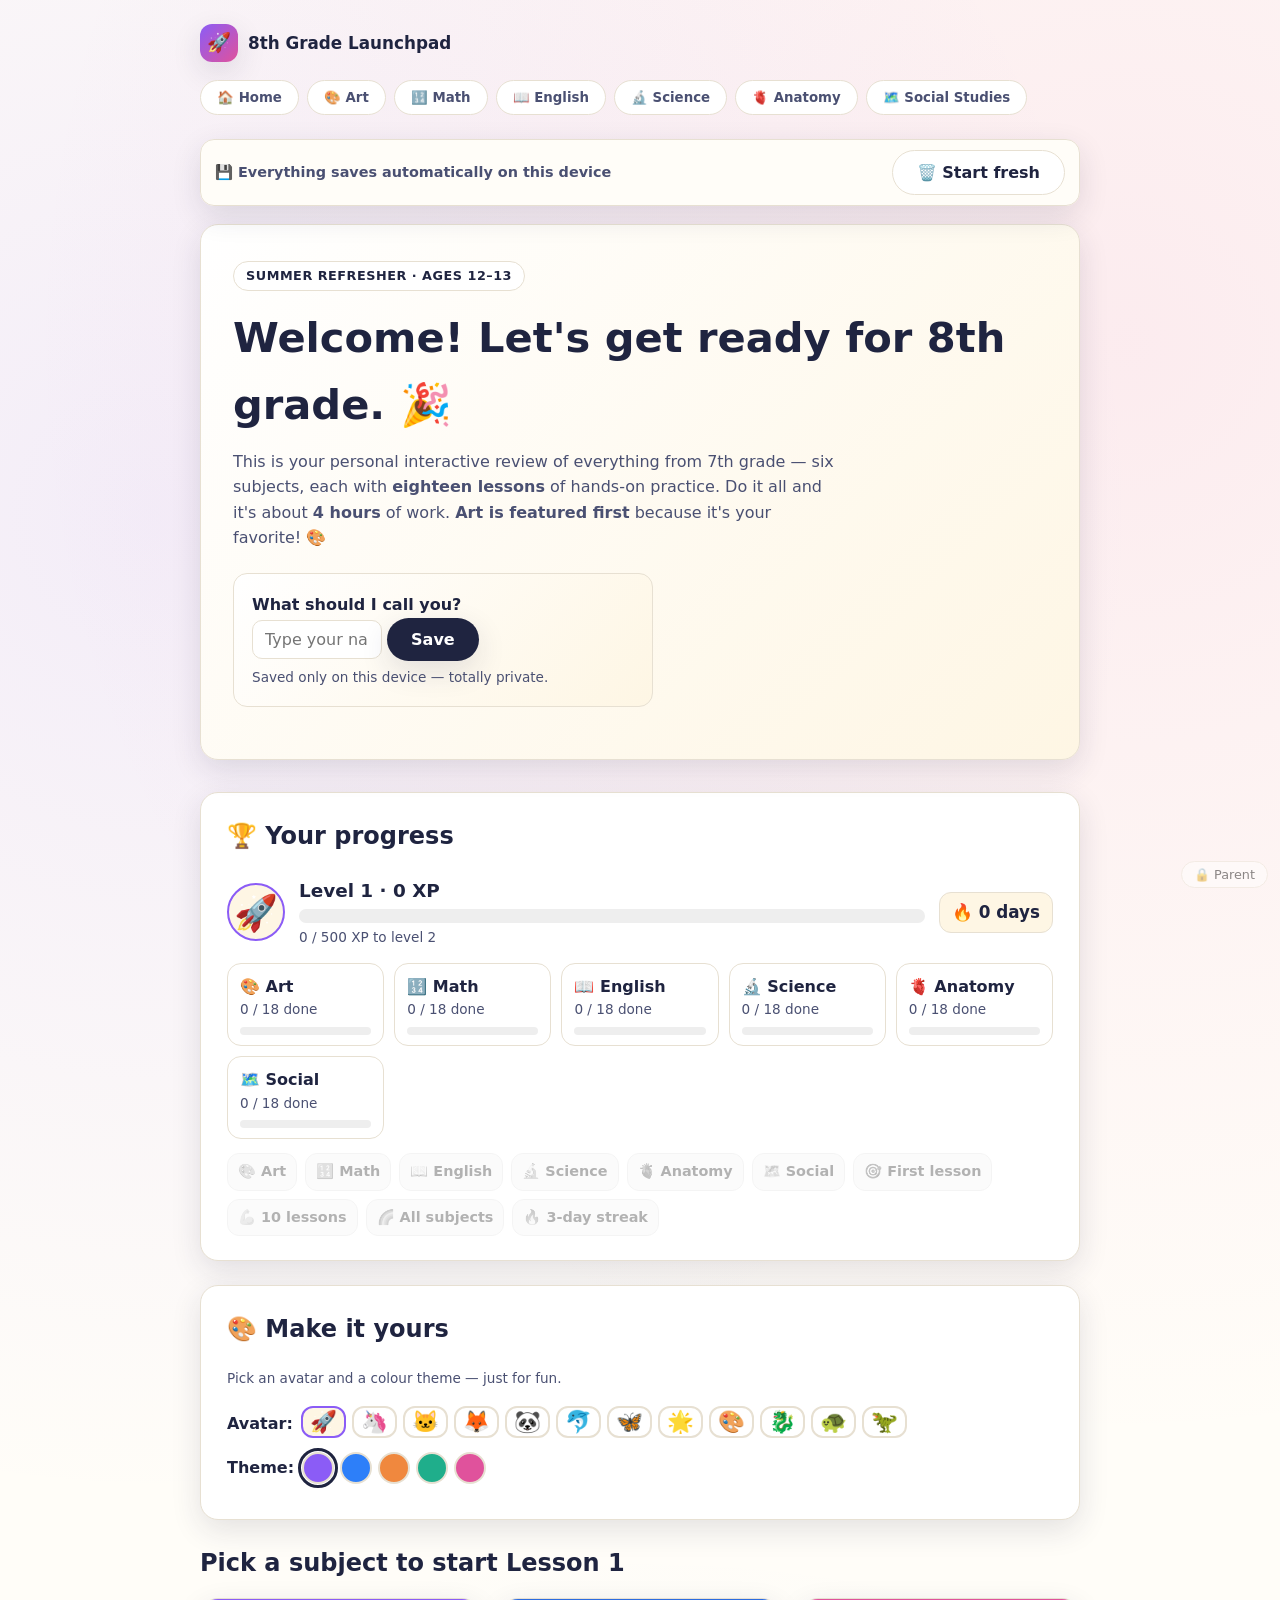
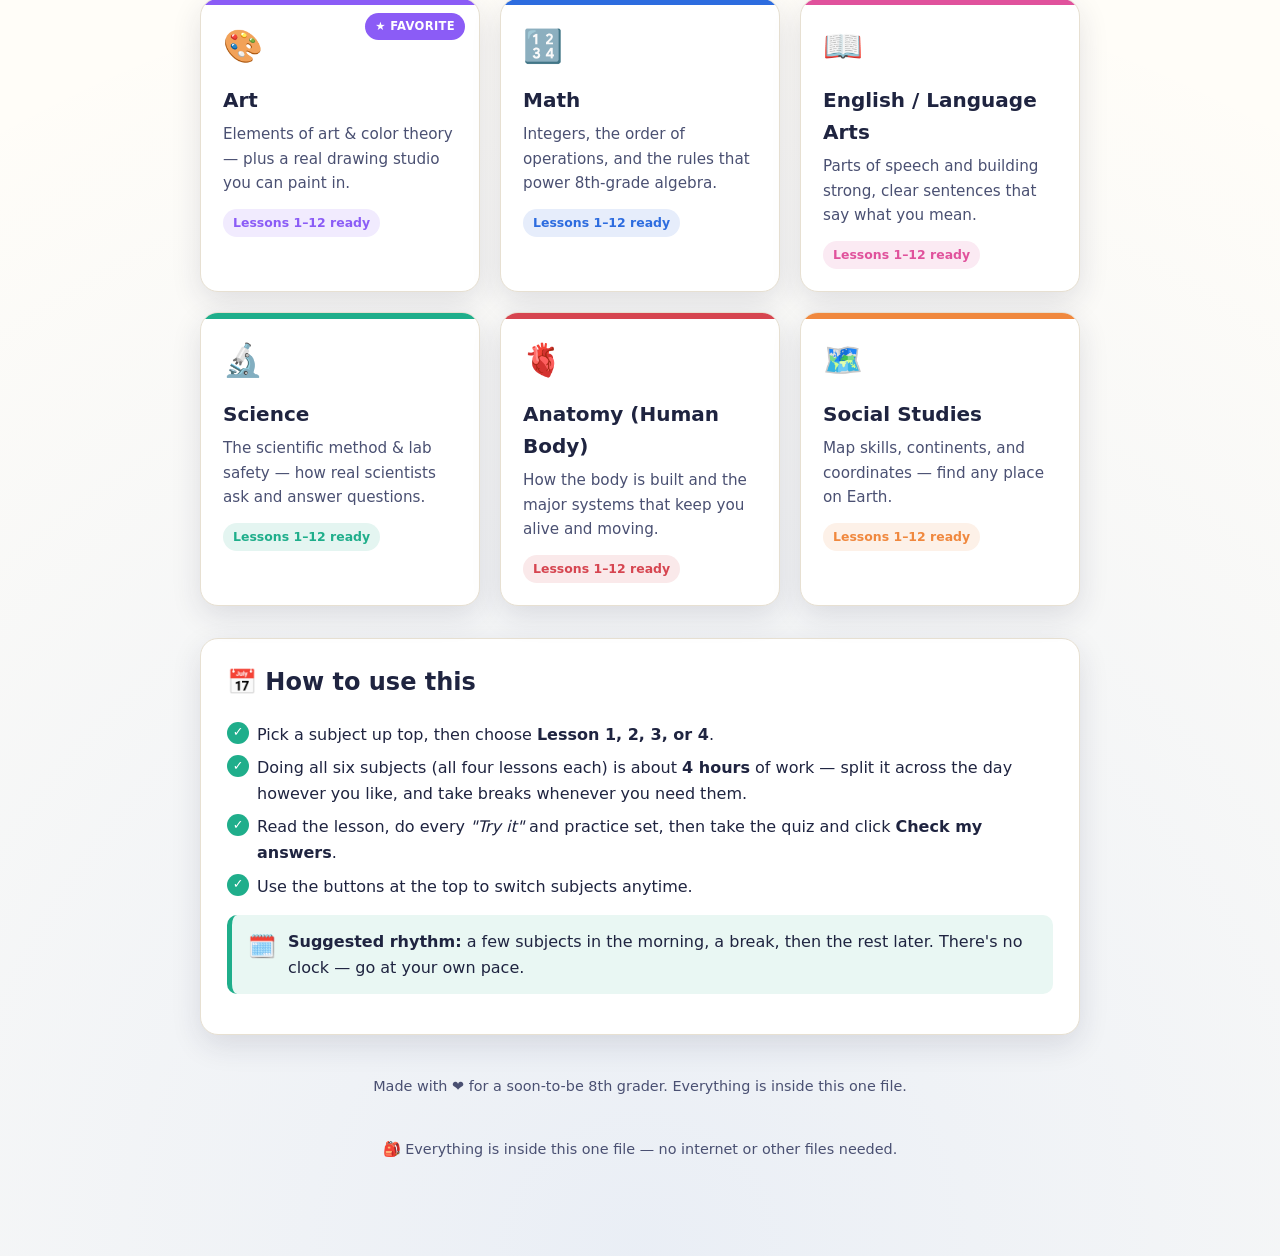
==== 8th-grade-refresher-ONE-FILE.html @ b0dbbc01 "Add Lesson 18 for all six subjects (fresh, non-duplicate topics) New topics: Art — Comic Strips & St" ====
<!DOCTYPE html>
<html lang="en">
<head>
<meta charset="UTF-8" />
<meta name="viewport" content="width=device-width, initial-scale=1.0" />
<title>8th Grade Launchpad — 7th → 8th Grade Refresher (All-in-One)</title>
<style>
:root{
  --ink:#1f2440;--ink-soft:#4a5072;--paper:#fffdf8;--cream:#fef6e4;--line:#e7e0d2;
  --math:#2d6cdf;--english:#e0529c;--science:#1fae8b;--social:#f0883e;--art:#8b5cf6;--anatomy:#d64550;
  --good:#1fae8b;--bad:#e85d5d;--shadow:0 10px 30px rgba(31,36,64,0.12);--radius:18px;
  --font:"Segoe UI","Trebuchet MS",system-ui,-apple-system,sans-serif;
}
*{box-sizing:border-box;}
html{scroll-behavior:smooth;}
body{margin:0;font-family:var(--font);color:var(--ink);line-height:1.6;min-height:100vh;
  background:
    radial-gradient(circle at 12% 18%,rgba(139,92,246,0.10),transparent 38%),
    radial-gradient(circle at 88% 12%,rgba(224,82,156,0.10),transparent 40%),
    radial-gradient(circle at 50% 100%,rgba(45,108,223,0.10),transparent 45%),
    var(--paper);}
a{color:inherit;}
.wrap{max-width:920px;margin:0 auto;padding:24px 20px 80px;}
.topbar{display:flex;align-items:center;justify-content:space-between;gap:12px;flex-wrap:wrap;margin-bottom:18px;}
.brand{display:inline-flex;align-items:center;gap:10px;font-weight:800;text-decoration:none;font-size:1.05rem;cursor:pointer;}
.brand .logo{width:38px;height:38px;border-radius:12px;display:grid;place-items:center;
  background:linear-gradient(135deg,var(--art),var(--english));color:#fff;font-size:1.2rem;box-shadow:var(--shadow);}

/* subject tab nav */
.subject-nav{display:flex;flex-wrap:wrap;gap:8px;margin-bottom:24px;}
.subject-nav button{font-family:inherit;font-weight:800;cursor:pointer;border:1px solid var(--line);
  background:#fff;color:var(--ink-soft);padding:9px 16px;border-radius:999px;transition:transform .12s ease;}
.subject-nav button:hover{transform:translateY(-2px);}
.subject-nav button.navactive{background:var(--ink);color:#fff;border-color:var(--ink);}

.lesson-section{display:none;}
.lesson-section.active{display:block;}

.lesson-tabs{display:flex;gap:8px;margin:0 0 18px;flex-wrap:wrap;}
.lesson-tabs .lt{font-family:inherit;font-weight:800;cursor:pointer;border:1px solid var(--line);background:#fff;color:var(--ink-soft);padding:8px 18px;border-radius:999px;}
.lesson-tabs .lt.active{background:var(--ink);color:#fff;border-color:var(--ink);}
.lesson-part{display:none;}
.lesson-part.active{display:block;}

.hero{background:linear-gradient(135deg,#fff,var(--cream));border:1px solid var(--line);border-radius:var(--radius);
  padding:36px 32px;box-shadow:var(--shadow);margin-bottom:32px;position:relative;overflow:hidden;}
.hero h1{margin:0 0 10px;font-size:clamp(1.8rem,4vw,2.6rem);}
.hero p{margin:0;color:var(--ink-soft);max-width:60ch;}
.pill{display:inline-block;font-size:.8rem;font-weight:700;letter-spacing:.04em;text-transform:uppercase;
  padding:4px 12px;border-radius:999px;background:#fff;border:1px solid var(--line);margin-bottom:14px;}

.cards{display:grid;grid-template-columns:repeat(auto-fill,minmax(240px,1fr));gap:20px;}
.card{display:block;text-decoration:none;background:#fff;border:1px solid var(--line);border-radius:var(--radius);
  padding:22px;box-shadow:var(--shadow);transition:transform .18s ease,box-shadow .18s ease;position:relative;overflow:hidden;cursor:pointer;}
.card::before{content:"";position:absolute;top:0;left:0;right:0;height:6px;background:var(--accent,var(--ink));}
.card:hover{transform:translateY(-6px);box-shadow:0 18px 40px rgba(31,36,64,.18);}
.card .emoji{font-size:2rem;}
.card h3{margin:12px 0 6px;font-size:1.25rem;}
.card p{margin:0 0 14px;color:var(--ink-soft);font-size:.95rem;}
.card .tag{display:inline-block;font-size:.78rem;font-weight:700;color:var(--accent,var(--ink));
  background:color-mix(in srgb,var(--accent,#000) 12%,#fff);padding:4px 10px;border-radius:999px;}
.card .fav{position:absolute;top:14px;right:14px;font-size:.72rem;font-weight:800;background:var(--art);color:#fff;
  padding:4px 10px;border-radius:999px;letter-spacing:.03em;}
.card.math{--accent:var(--math);}
.card.english{--accent:var(--english);}
.card.science{--accent:var(--science);}
.card.social{--accent:var(--social);}
.card.art{--accent:var(--art);}
.card.anatomy{--accent:var(--anatomy);}

.lesson-head{border-radius:var(--radius);padding:30px 32px;color:#fff;box-shadow:var(--shadow);margin-bottom:28px;}
.lesson-head .kicker{font-weight:700;opacity:.9;letter-spacing:.05em;text-transform:uppercase;font-size:.8rem;}
.lesson-head h1{margin:8px 0 6px;font-size:clamp(1.6rem,3.5vw,2.3rem);}
.lesson-head p{margin:0;opacity:.95;max-width:64ch;}
.head-math{background:linear-gradient(135deg,var(--math),#5b8def);}
.head-english{background:linear-gradient(135deg,var(--english),#f178b6);}
.head-science{background:linear-gradient(135deg,var(--science),#41cda8);}
.head-social{background:linear-gradient(135deg,var(--social),#f5a86a);}
.head-art{background:linear-gradient(135deg,var(--art),#b08bf7);}
.head-anatomy{background:linear-gradient(135deg,var(--anatomy),#ef7a83);}

.panel{background:#fff;border:1px solid var(--line);border-radius:var(--radius);padding:24px 26px;box-shadow:var(--shadow);margin-bottom:24px;}
.panel h2{margin-top:0;display:flex;align-items:center;gap:10px;}
.panel h3{margin:22px 0 8px;}

.goal-list{list-style:none;padding:0;margin:0;display:grid;gap:8px;}
.goal-list li{padding-left:30px;position:relative;}
.goal-list li::before{content:"✓";position:absolute;left:0;top:0;width:22px;height:22px;border-radius:50%;
  display:grid;place-items:center;font-size:.8rem;font-weight:800;background:var(--good);color:#fff;}

.example{background:var(--cream);border:1px dashed var(--line);border-radius:14px;padding:16px 18px;margin:14px 0;}
.example .label{font-weight:800;font-size:.8rem;text-transform:uppercase;letter-spacing:.05em;color:var(--ink-soft);}

.steps{counter-reset:step;list-style:none;padding:0;margin:12px 0;}
.steps li{counter-increment:step;padding:8px 0 8px 42px;position:relative;border-bottom:1px solid var(--line);}
.steps li:last-child{border-bottom:0;}
.steps li::before{content:counter(step);position:absolute;left:0;top:8px;width:28px;height:28px;border-radius:8px;
  display:grid;place-items:center;font-weight:800;color:#fff;background:var(--ink);}

.term{font-weight:800;color:var(--ink);}
mark{background:#fff2a8;padding:0 4px;border-radius:4px;}
code,.code{font-family:"Consolas","Courier New",monospace;background:#f3f1ea;padding:2px 7px;border-radius:6px;font-size:.95em;}

.callout{display:flex;gap:12px;background:color-mix(in srgb,var(--science) 10%,#fff);border-left:5px solid var(--science);
  border-radius:10px;padding:14px 16px;margin:16px 0;}
.callout .ico{font-size:1.4rem;}

table.tidy{width:100%;border-collapse:collapse;margin:14px 0;}
table.tidy th,table.tidy td{border:1px solid var(--line);padding:8px 12px;text-align:left;}
table.tidy th{background:var(--cream);}

.quiz{display:grid;gap:18px;}
.question{border:1px solid var(--line);border-radius:14px;padding:16px 18px;background:#fff;}
.question .q{font-weight:700;margin-bottom:10px;}
.question .q .num{display:inline-grid;place-items:center;width:26px;height:26px;border-radius:50%;
  background:var(--ink);color:#fff;font-size:.85rem;margin-right:8px;}
.options{display:grid;gap:8px;}
.options label{display:flex;align-items:center;gap:10px;border:1px solid var(--line);border-radius:10px;
  padding:10px 12px;cursor:pointer;transition:background .12s ease,border-color .12s ease;}
.options label:hover{background:var(--cream);}
.options input{width:18px;height:18px;accent-color:var(--math);}
.options label.correct{border-color:var(--good);background:color-mix(in srgb,var(--good) 14%,#fff);}
.options label.wrong{border-color:var(--bad);background:color-mix(in srgb,var(--bad) 12%,#fff);}
.feedback{margin-top:10px;font-weight:600;display:none;}
.feedback.show{display:block;}
.feedback.right{color:var(--good);}
.feedback.miss{color:var(--bad);}

.btn{border:0;cursor:pointer;font-family:inherit;font-weight:800;font-size:1rem;padding:12px 24px;border-radius:999px;
  color:#fff;background:var(--ink);box-shadow:var(--shadow);transition:transform .15s ease,opacity .15s ease;}
.btn:hover{transform:translateY(-2px);}
.btn.ghost{background:#fff;color:var(--ink);border:1px solid var(--line);box-shadow:none;}
.btn-row{display:flex;gap:12px;flex-wrap:wrap;align-items:center;margin-top:18px;}
.score{font-weight:800;font-size:1.1rem;padding:10px 18px;border-radius:999px;background:var(--cream);
  border:1px solid var(--line);display:none;}
.score.show{display:inline-block;}

.tryit{background:linear-gradient(135deg,#fff,var(--cream));border:1px solid var(--line);border-radius:14px;padding:18px;margin:16px 0;}
.tryit input[type="text"],.tryit input[type="number"]{font-family:inherit;font-size:1rem;padding:9px 12px;
  border:1px solid var(--line);border-radius:10px;width:130px;}
.tryit .result{margin-top:10px;font-weight:700;min-height:1.4em;}

.studio{display:grid;gap:16px;}
.canvas-wrap{background:#fff;border:1px solid var(--line);border-radius:14px;padding:12px;box-shadow:var(--shadow);}
#artCanvas{width:100%;height:auto;border-radius:10px;background:#fff;touch-action:none;cursor:crosshair;display:block;}
.tools{display:flex;flex-wrap:wrap;gap:10px;align-items:center;}
.swatches{display:flex;gap:8px;flex-wrap:wrap;}
.swatch{width:30px;height:30px;border-radius:50%;border:3px solid #fff;box-shadow:0 0 0 1px var(--line);cursor:pointer;}
.swatch.active{transform:scale(1.18);box-shadow:0 0 0 2px var(--ink);}
.brush-size{display:flex;align-items:center;gap:8px;}
.wheel{display:flex;gap:20px;flex-wrap:wrap;align-items:center;}
.wheel .ring{width:180px;height:180px;border-radius:50%;
  background:conic-gradient(red,orange,yellow,green,cyan,blue,magenta,red);box-shadow:var(--shadow);flex-shrink:0;}

.lesson-nav{display:flex;justify-content:space-between;gap:12px;flex-wrap:wrap;margin-top:10px;}
.back-link{text-decoration:none;font-weight:600;color:var(--ink-soft);background:#fff;border:1px solid var(--line);
  padding:8px 14px;border-radius:999px;cursor:pointer;transition:transform .15s ease,box-shadow .15s ease;}
.back-link:hover{transform:translateY(-2px);box-shadow:var(--shadow);}
.foot{text-align:center;color:var(--ink-soft);margin-top:40px;font-size:.9rem;}
.progress-note{font-size:.85rem;color:var(--ink-soft);margin-top:6px;}

.pacer{position:sticky;top:0;z-index:50;display:flex;align-items:center;gap:14px;flex-wrap:wrap;
  background:rgba(255,253,248,.96);backdrop-filter:blur(6px);border:1px solid var(--line);border-radius:14px;
  padding:12px 16px;box-shadow:var(--shadow);margin-bottom:24px;}
.pacer.running{border-color:var(--science);}
.pacer .pace-btn{border:0;cursor:pointer;font-family:inherit;font-weight:800;padding:9px 16px;border-radius:999px;color:#fff;background:var(--ink);}
.pacer .pace-btn.ghost{background:#fff;color:var(--ink);border:1px solid var(--line);}
.pacer .pace-time{font-weight:800;font-variant-numeric:tabular-nums;font-size:1.05rem;}
.pacer .pace-track{flex:1 1 160px;min-width:120px;height:12px;background:var(--cream);border-radius:999px;overflow:hidden;border:1px solid var(--line);}
.pacer .pace-fill{height:100%;width:0%;background:linear-gradient(90deg,var(--science),var(--math));transition:width .4s ease;}
.pacer .pace-seg{font-size:.85rem;font-weight:700;color:var(--ink-soft);flex-basis:100%;}
.pacer .pace-seg b{color:var(--ink);}

.plan-strip{display:flex;flex-wrap:wrap;gap:8px;margin:14px 0 0;list-style:none;padding:0;}
.plan-strip li{font-size:.82rem;font-weight:700;background:var(--cream);border:1px solid var(--line);border-radius:999px;padding:5px 12px;}
.plan-strip li b{color:var(--math);}

.break-overlay{position:fixed;inset:0;z-index:200;display:none;align-items:center;justify-content:center;
  background:rgba(31,36,64,.78);backdrop-filter:blur(4px);padding:20px;}
.break-overlay.show{display:flex;}
.break-card{background:#fff;border-radius:var(--radius);padding:34px 30px;max-width:460px;text-align:center;box-shadow:var(--shadow);}
.break-card .big{font-size:3rem;}
.break-card h2{margin:8px 0 6px;}
.break-card p{color:var(--ink-soft);}
.break-card .btn-row{justify-content:center;}

.passage{background:var(--cream);border:1px solid var(--line);border-radius:14px;padding:18px 20px;margin:14px 0;font-size:1.02rem;}
.passage p{margin:0 0 10px;}
.passage p:last-child{margin-bottom:0;}

.tagline{font-size:1.05rem;line-height:2.4;}
.tagline select{font-family:inherit;font-size:.9rem;padding:4px 6px;border-radius:8px;border:1px solid var(--line);margin:0 2px;background:#fff;}
.tagline select.ok{border-color:var(--good);background:color-mix(in srgb,var(--good) 14%,#fff);}
.tagline select.no{border-color:var(--bad);background:color-mix(in srgb,var(--bad) 12%,#fff);}

.practice-grid{display:grid;gap:12px;}
.prob{display:flex;align-items:center;gap:10px;flex-wrap:wrap;border:1px solid var(--line);border-radius:12px;padding:12px 14px;background:#fff;}
.prob .pnum{display:inline-grid;place-items:center;width:26px;height:26px;border-radius:50%;background:var(--ink);color:#fff;font-size:.85rem;flex-shrink:0;}
.prob .qtext{font-weight:700;flex:1 1 200px;}
.prob input{font-family:inherit;font-size:1rem;padding:7px 10px;border:1px solid var(--line);border-radius:9px;width:90px;}
.prob .mark{font-weight:800;min-width:1.4em;}

.checklist{list-style:none;padding:0;margin:12px 0;display:grid;gap:8px;}
.checklist li{display:flex;gap:10px;align-items:flex-start;}
.checklist input{width:18px;height:18px;margin-top:3px;accent-color:var(--science);}

textarea.write{width:100%;min-height:110px;font-family:inherit;font-size:1rem;padding:12px;border:1px solid var(--line);border-radius:12px;resize:vertical;}
.wordcount{font-size:.85rem;color:var(--ink-soft);margin-top:6px;}

.value-scale{display:flex;gap:0;border-radius:10px;overflow:hidden;border:1px solid var(--line);margin:12px 0;}
.value-scale div{flex:1;height:46px;display:grid;place-items:center;font-size:.8rem;font-weight:700;}

.challenge{counter-reset:ch;list-style:none;padding:0;margin:12px 0;display:grid;gap:10px;}
.challenge li{counter-increment:ch;position:relative;padding:12px 14px 12px 50px;border:1px solid var(--line);border-radius:12px;background:#fff;}
.challenge li::before{content:counter(ch);position:absolute;left:12px;top:12px;width:26px;height:26px;border-radius:8px;
  display:grid;place-items:center;font-weight:800;color:#fff;background:var(--art);}

@media (max-width:540px){.hero,.lesson-head{padding:24px 20px;}.panel{padding:20px;}}

.study-bar{position:sticky;top:0;z-index:60;display:flex;align-items:center;gap:10px;flex-wrap:wrap;
  background:rgba(255,253,248,.97);backdrop-filter:blur(6px);border:1px solid var(--line);border-radius:14px;
  padding:10px 14px;box-shadow:var(--shadow);margin-bottom:18px;}
.study-bar .save-note{font-weight:700;color:var(--ink-soft);font-size:.9rem;}
.review-banner{display:none;background:color-mix(in srgb,var(--math) 12%,#fff);border:1px solid var(--line);
  border-left:5px solid var(--math);border-radius:12px;padding:12px 16px;margin-bottom:18px;}
.question.q-wrong{border-color:var(--bad);box-shadow:inset 6px 0 0 var(--bad);background:color-mix(in srgb,var(--bad) 6%,#fff);}
.question.q-right{box-shadow:inset 6px 0 0 var(--good);}
.question.q-wrong .q::after{content:"  \2717 WRONG";color:var(--bad);font-weight:800;font-size:.78rem;letter-spacing:.04em;}
.question.q-right .q::after{content:"  \2713";color:var(--good);font-weight:800;}
.prob.wrong{border-color:var(--bad);background:color-mix(in srgb,var(--bad) 12%,#fff);}
.prob.right{border-color:var(--good);background:color-mix(in srgb,var(--good) 10%,#fff);}
.wheel-wrap{display:flex;align-items:center;gap:10px;}
.color-wheel{width:96px;height:96px;border-radius:50%;cursor:crosshair;flex-shrink:0;
  background:radial-gradient(circle,#fff 0%,rgba(255,255,255,0) 72%),conic-gradient(red,yellow,lime,cyan,blue,magenta,red);
  box-shadow:0 0 0 1px var(--line),var(--shadow);}
.wheel-side{display:flex;flex-direction:column;align-items:center;gap:6px;}
.color-current{width:30px;height:30px;border-radius:50%;border:3px solid #fff;box-shadow:0 0 0 1px var(--line);background:#8b5cf6;}
.shade-slider{width:84px;}
.wordcount.met{color:var(--good);font-weight:700;}
.muted{color:var(--ink-soft);font-weight:400;font-size:.92em;}
.lesson-progress{position:sticky;top:0;z-index:5;margin:0 0 18px;padding:12px 16px;background:var(--cream);border:1px solid var(--line);border-radius:var(--radius);box-shadow:var(--shadow);}.lesson-progress.done{background:#e6f7f0;border-color:var(--good);}.lp-track{height:12px;background:#fff;border:1px solid var(--line);border-radius:99px;overflow:hidden;}.lp-fill{height:100%;width:0;background:linear-gradient(90deg,var(--art),var(--good));transition:width .35s ease;}.lp-label{margin-top:8px;font-size:.95rem;color:var(--ink-soft);font-weight:700;}.lesson-progress.done .lp-label{color:var(--good);}
.q .selhint{font-weight:600;color:var(--art);font-size:.9em;}
.options input[type=checkbox]{margin-right:6px;}
.blend-btn{margin-left:8px;}
.blend-btn.on{background:var(--art);color:#fff;border-color:var(--art);}
.blend-tip{margin:10px 2px 0;font-size:.9rem;color:var(--ink-soft);background:var(--cream);border:1px dashed var(--line);border-radius:12px;padding:8px 12px;}

/* ---- hide all answer-checking UI from the student (parent report only) ---- */
.btn[data-check],.btn[data-grade],.btn[data-reset]{display:none!important;}
.score,[data-tag-score],[data-practice-score]{display:none!important;}
.feedback{display:none!important;}
.prob .mark{display:none!important;}
select.ok,select.no{border-color:var(--line)!important;background:#fff!important;}
.question.q-right,.question.q-wrong{box-shadow:none!important;border-color:var(--line)!important;background:#fff!important;}
.question.q-right .q::after,.question.q-wrong .q::after{content:""!important;}
.prob.right,.prob.wrong{border-color:var(--line)!important;background:#fff!important;}
.options label.correct,.options label.wrong{background:transparent!important;}
/* ---- writing gate ---- */
.writing-gate{border:2px dashed var(--art);background:color-mix(in srgb,var(--art) 7%,#fff);}
.writing-gate.met{border-color:var(--good);background:#e6f7f0;}
.gate-status{font-weight:800;color:var(--art);margin:.5rem 0 0;}
.writing-gate.met .gate-status{color:var(--good);}
.gated.locked-hidden{display:none!important;}
/* ---- parent link + modals ---- */
.parent-link{position:fixed;right:12px;bottom:12px;z-index:40;font-size:.8rem;opacity:.45;background:#fff;border:1px solid var(--line);border-radius:20px;padding:5px 12px;cursor:pointer;font-family:inherit;}
.parent-link:hover{opacity:1;}
.parent-modal,.gate-modal{display:none;position:fixed;inset:0;z-index:60;background:rgba(0,0,0,.45);align-items:center;justify-content:center;padding:16px;}
.parent-modal.show,.gate-modal.show{display:flex;}
.parent-card,.gate-card{background:#fff;border-radius:16px;max-width:660px;width:100%;max-height:86vh;overflow:auto;padding:22px 24px;box-shadow:0 20px 60px rgba(0,0,0,.3);}
.gate-card{max-width:460px;text-align:center;}
.rep-table{width:100%;border-collapse:collapse;margin:.3rem 0 1rem;font-size:.9rem;}
.rep-table th,.rep-table td{border:1px solid var(--line);padding:5px 8px;text-align:left;}
.rep-ok{background:#e9f9f1;}.rep-bad{background:#fff3f3;}.rep-none{color:var(--ink-soft);}
.pin-msg{color:var(--bad);font-weight:700;min-height:1.2em;}
.rep-sub{font-size:.85rem;color:var(--ink-soft);}

/* ===== fun: confetti, celebration, progress map, themes ===== */
#confettiCanvas{position:fixed;inset:0;pointer-events:none;z-index:85;}
.celebrate-modal{display:none;position:fixed;inset:0;z-index:75;background:rgba(0,0,0,.4);align-items:center;justify-content:center;padding:16px;}
.celebrate-modal.show{display:flex;}
.celebrate-card{background:#fff;border-radius:20px;padding:26px 30px;text-align:center;max-width:400px;box-shadow:0 20px 60px rgba(0,0,0,.3);animation:pop .4s ease;}
@keyframes pop{0%{transform:scale(.7);opacity:0;}100%{transform:scale(1);opacity:1;}}
.celebrate-card .big{font-size:3.2rem;line-height:1;}
.toast{position:fixed;left:50%;top:20px;transform:translateX(-50%) translateY(-24px);background:var(--good);color:#fff;padding:12px 20px;border-radius:14px;font-weight:800;z-index:80;opacity:0;transition:all .35s ease;box-shadow:0 10px 30px rgba(0,0,0,.25);pointer-events:none;}
.toast.show{opacity:1;transform:translateX(-50%) translateY(0);}
#progressMap .pm-head{display:flex;align-items:center;gap:14px;flex-wrap:wrap;}
.pm-avatar{font-size:2.2rem;width:58px;height:58px;border-radius:50%;display:grid;place-items:center;background:var(--cream);border:2px solid var(--art);flex-shrink:0;}
.pm-level{font-weight:900;font-size:1.15rem;}
.xp-track{height:14px;background:#eee;border-radius:99px;overflow:hidden;margin:4px 0;}
.xp-fill{height:100%;background:linear-gradient(90deg,var(--art),var(--good));width:0;transition:width .5s ease;}
.pm-streak{font-weight:800;font-size:1.05rem;background:var(--cream);border:1px solid var(--line);border-radius:12px;padding:6px 12px;}
.pm-subjects{display:grid;grid-template-columns:repeat(auto-fit,minmax(130px,1fr));gap:10px;margin-top:14px;}
.pm-sub{border:1px solid var(--line);border-radius:14px;padding:10px 12px;background:#fff;}
.pm-sub .pm-bar{height:8px;background:#eee;border-radius:99px;overflow:hidden;margin-top:6px;}
.pm-sub .pm-bar span{display:block;height:100%;background:var(--art);width:0;transition:width .5s ease;}
.pm-badges{display:flex;flex-wrap:wrap;gap:8px;margin-top:14px;}
.badge{font-size:.9rem;background:var(--cream);border:1px solid var(--line);border-radius:12px;padding:6px 10px;font-weight:700;}
.badge.locked{opacity:.35;filter:grayscale(1);}
.avatar-picker button{font-size:1.35rem;border:2px solid var(--line);background:#fff;border-radius:12px;padding:3px 7px;margin:3px;cursor:pointer;line-height:1;}
.avatar-picker button.sel{border-color:var(--art);background:var(--cream);}
.theme-picker button{width:32px;height:32px;padding:0;border-radius:50%;border:2px solid var(--line);margin:3px;cursor:pointer;vertical-align:middle;}
.theme-picker button.sel{outline:3px solid var(--ink);outline-offset:1px;}
body.theme-ocean{--art:#2d7ff9;background:radial-gradient(circle at 15% 15%,rgba(45,127,249,.14),transparent 40%),radial-gradient(circle at 85% 20%,rgba(31,174,139,.12),transparent 42%),var(--paper);}
body.theme-sunset{--art:#f0883e;background:radial-gradient(circle at 15% 15%,rgba(240,136,62,.16),transparent 40%),radial-gradient(circle at 85% 20%,rgba(224,82,156,.12),transparent 42%),var(--paper);}
body.theme-forest{--art:#1fae8b;background:radial-gradient(circle at 15% 15%,rgba(31,174,139,.15),transparent 40%),radial-gradient(circle at 85% 20%,rgba(141,197,0,.12),transparent 42%),var(--paper);}
body.theme-candy{--art:#e0529c;background:radial-gradient(circle at 15% 15%,rgba(224,82,156,.15),transparent 40%),radial-gradient(circle at 85% 20%,rgba(139,92,246,.13),transparent 42%),var(--paper);}

/* ===== drag-and-drop word matching (over the hidden tagging selects) ===== */
.word-bank{display:flex;flex-wrap:wrap;gap:8px;margin:10px 0 4px;padding:10px;border:1px dashed var(--line);border-radius:12px;background:var(--cream);min-height:44px;}
.chip{font-family:inherit;font-weight:700;font-size:.95rem;border:2px solid var(--art);background:#fff;color:var(--ink);border-radius:999px;padding:6px 14px;cursor:pointer;touch-action:none;user-select:none;}
.chip.sel{background:var(--art);color:#fff;}
.chip.dragging{opacity:.35;}
.chip.drag-clone{position:fixed;transform:translate(-50%,-50%);pointer-events:none;z-index:90;box-shadow:0 8px 20px rgba(0,0,0,.3);}
.drop-slot{display:inline-flex;align-items:center;justify-content:center;min-width:70px;min-height:30px;padding:2px 8px;margin:0 3px;border-bottom:2px dashed var(--art);border-radius:6px;background:color-mix(in srgb,var(--art) 8%,#fff);vertical-align:middle;color:var(--ink-soft);font-weight:700;}
.drop-slot.over{background:color-mix(in srgb,var(--art) 22%,#fff);}
.drop-slot .chip{margin:0;padding:4px 12px;}
.dd-hidden{display:none!important;}
.dd-hint{font-size:.85rem;color:var(--ink-soft);margin:.4rem 0 0;}

.rep-line{border:1px solid var(--line);border-left-width:5px;border-radius:10px;padding:8px 12px;margin:7px 0;font-size:.9rem;}
.rep-line.rep-ok{border-left-color:var(--good);}
.rep-line.rep-bad{border-left-color:var(--bad);}
.rep-line.rep-none{border-left-color:var(--line);color:var(--ink-soft);}
details.rep-line>summary{cursor:pointer;list-style:none;}
details.rep-line>summary::-webkit-details-marker{display:none;}
details.rep-line>summary::before{content:"▸ ";color:var(--art);font-weight:900;}
details.rep-line[open]>summary::before{content:"▾ ";}
.rep-tag{color:var(--ink-soft);font-size:.82rem;}
.rep-status{font-weight:800;}
.miss-table{width:100%;border-collapse:collapse;margin:8px 0 2px;font-size:.85rem;}
.miss-table th,.miss-table td{border:1px solid var(--line);padding:4px 7px;text-align:left;vertical-align:top;}
.miss-her{color:var(--bad);white-space:nowrap;}
.miss-cor{color:var(--good);font-weight:700;}
.rep-foot-note{font-size:.8rem;color:var(--ink-soft);margin-top:10px;}
</style>
</head>
<body>
<div class="wrap">

  <div class="topbar">
    <a class="brand" onclick="showLesson('home')"><span class="logo">🚀</span><span>8th Grade Launchpad</span></a>
  </div>

  <nav class="subject-nav">
    <button data-target="home" onclick="showLesson('home')">🏠 Home</button>
    <button data-target="art" onclick="showLesson('art')">🎨 Art</button>
    <button data-target="math" onclick="showLesson('math')">🔢 Math</button>
    <button data-target="english" onclick="showLesson('english')">📖 English</button>
    <button data-target="science" onclick="showLesson('science')">🔬 Science</button>
    <button data-target="anatomy" onclick="showLesson('anatomy')">🫀 Anatomy</button>
    <button data-target="social" onclick="showLesson('social')">🗺️ Social Studies</button>
  </nav>

  <div class="study-bar">
    <span class="save-note">💾 Everything saves automatically on this device</span>
    <span style="flex:1 1 auto"></span>
    <button class="btn ghost" onclick="resetAll()">🗑️ Start fresh</button>
  </div>

  <!-- ================= HOME ================= -->
  <section id="home" class="lesson-section active">
    <section class="hero">
      <span class="pill">Summer Refresher · Ages 12–13</span>
      <h1 data-greeting>Welcome! Let's get ready for 8th grade. 🎉</h1>
      <p>This is your personal interactive review of everything from 7th grade — six subjects, each with <strong>eighteen lessons</strong> of hands-on practice. Do it all and it's about <strong>4 hours</strong> of work. <strong>Art is featured first</strong> because it's your favorite! 🎨</p>
      <div class="tryit" style="margin-top:22px;max-width:420px;">
        <label for="nameInput"><strong>What should I call you?</strong></label><br />
        <input type="text" id="nameInput" placeholder="Type your name" />
        <button class="btn" onclick="saveName()">Save</button>
        <div class="progress-note">Saved only on this device — totally private.</div>
      </div>
    </section>

<section class="panel" id="progressMap"><h2>🏆 Your progress</h2><div class="pm-body"></div></section>
    <section class="panel" id="funSettings"><h2>🎨 Make it yours</h2><p class="rep-sub">Pick an avatar and a colour theme — just for fun.</p><div style="margin:8px 0"><strong>Avatar:</strong> <span class="avatar-picker"></span></div><div style="margin:8px 0"><strong>Theme:</strong> <span class="theme-picker"></span></div></section>

    <h2 style="margin:0 0 16px;">Pick a subject to start Lesson&nbsp;1</h2>
    <div class="cards">
      <a class="card art" onclick="showLesson('art')">
        <span class="fav">★ FAVORITE</span><span class="emoji">🎨</span>
        <h3>Art</h3><p>Elements of art &amp; color theory — plus a real drawing studio you can paint in.</p>
        <span class="tag">Lessons 1–12 ready</span>
      </a>
      <a class="card math" onclick="showLesson('math')">
        <span class="emoji">🔢</span><h3>Math</h3>
        <p>Integers, the order of operations, and the rules that power 8th-grade algebra.</p>
        <span class="tag">Lessons 1–12 ready</span>
      </a>
      <a class="card english" onclick="showLesson('english')">
        <span class="emoji">📖</span><h3>English / Language Arts</h3>
        <p>Parts of speech and building strong, clear sentences that say what you mean.</p>
        <span class="tag">Lessons 1–12 ready</span>
      </a>
      <a class="card science" onclick="showLesson('science')">
        <span class="emoji">🔬</span><h3>Science</h3>
        <p>The scientific method &amp; lab safety — how real scientists ask and answer questions.</p>
        <span class="tag">Lessons 1–12 ready</span>
      </a>
      <a class="card anatomy" onclick="showLesson('anatomy')">
        <span class="emoji">🫀</span><h3>Anatomy (Human Body)</h3>
        <p>How the body is built and the major systems that keep you alive and moving.</p>
        <span class="tag">Lessons 1–12 ready</span>
      </a>
      <a class="card social" onclick="showLesson('social')">
        <span class="emoji">🗺️</span><h3>Social Studies</h3>
        <p>Map skills, continents, and coordinates — find any place on Earth.</p>
        <span class="tag">Lessons 1–12 ready</span>
      </a>
    </div>

    <section class="panel" style="margin-top:32px;">
      <h2>📅 How to use this</h2>
      <ul class="goal-list">
        <li>Pick a subject up top, then choose <strong>Lesson 1, 2, 3, or 4</strong>.</li>
        <li>Doing all six subjects (all four lessons each) is about <strong>4 hours</strong> of work — split it across the day however you like, and take breaks whenever you need them.</li>
        <li>Read the lesson, do every <em>"Try it"</em> and practice set, then take the quiz and click <strong>Check my answers</strong>.</li>
        <li>Use the buttons at the top to switch subjects anytime.</li>
      </ul>
      <div class="callout"><span class="ico">🗓️</span>
        <div><strong>Suggested rhythm:</strong> a few subjects in the morning, a break, then the rest later. There's no clock — go at your own pace.</div>
      </div>
    </section>
    <p class="foot">Made with ❤️ for a soon-to-be 8th grader. Everything is inside this one file.</p>
  </section>

  <!-- ================= ART ================= -->
  <section id="art" class="lesson-section">
    <div class="lesson-tabs"><button class="lt active" onclick="showPart('art',1)">Lesson 1</button><button class="lt" onclick="showPart('art',2)">Lesson 2</button><button class="lt" onclick="showPart('art',3)">Lesson 3</button><button class="lt" onclick="showPart('art',4)">Lesson 4</button><button class="lt" onclick="showPart('art',5)">Lesson 5</button><button class="lt" onclick="showPart('art',6)">Lesson 6</button><button class="lt" onclick="showPart('art',7)">Lesson 7</button><button class="lt" onclick="showPart('art',8)">Lesson 8</button><button class="lt" onclick="showPart('art',9)">Lesson 9</button><button class="lt" onclick="showPart('art',10)">Lesson 10</button><button class="lt" onclick="showPart('art',11)">Lesson 11</button><button class="lt" onclick="showPart('art',12)">Lesson 12</button><button class="lt" onclick="showPart('art',13)">Lesson 13</button><button class="lt" onclick="showPart('art',14)">Lesson 14</button><button class="lt" onclick="showPart('art',15)">Lesson 15</button><button class="lt" onclick="showPart('art',16)">Lesson 16</button><button class="lt" onclick="showPart('art',17)">Lesson 17</button><button class="lt" onclick="showPart('art',18)">Lesson 18</button></div>
    <div class="lesson-part active" id="art-1">
    <header class="lesson-head head-art">
      <div class="kicker">Art · Lesson 1 · ★ Your favorite</div>
      <h1>The Elements of Art &amp; Color Theory 🎨</h1>
      <p>Every painting, poster, doodle, and video game is built from the same basic building blocks. Learn them here — then jump into your own studio and create.</p>
    </header>
    <section class="panel">
      <h2>🎯 Today's plan</h2>
      <ul class="goal-list">
        <li>The <strong>7 Elements of Art</strong> artists use everywhere</li>
        <li>How the <strong>color wheel</strong> works (primary, secondary, complementary)</li>
        <li><strong>Warm</strong> vs <strong>cool</strong> colors, plus <strong>value</strong></li>
        <li>A guided drawing challenge in your own digital studio</li>
      </ul>
      <ul class="plan-strip">
        <li><b>1.</b> Warm-up</li><li><b>2.</b> The 7 elements</li>
        <li><b>3.</b> Color &amp; value</li><li><b>4.</b> Studio challenge</li><li><b>5.</b> Quick check</li>
      </ul>
      <p class="progress-note">Press <strong>▶ Start lesson</strong>. Take your time — no rushing! 😉</p>
    </section>

    <section class="panel">
      <h2>✏️ Warm-up · Loosen your drawing hand</h2>
      <p>Scroll down to your studio (or grab paper) and do each one quickly — messy is fine, it's just a warm-up:</p>
      <ul class="checklist">
        <li><input type="checkbox" /> Draw <strong>5 circles</strong> as fast as you can</li>
        <li><input type="checkbox" /> Draw one <strong>wavy line</strong> all the way across</li>
        <li><input type="checkbox" /> Draw a <strong>square, a triangle, and a star</strong></li>
        <li><input type="checkbox" /> Make a <strong>fade from light to dark</strong> — press softly, then harder</li>
      </ul>
    </section>

    <section class="panel">
      <h2>🧱 The 7 Elements of Art</h2>
      <table class="tidy">
        <tr><th>Element</th><th>What it is</th><th>Spot it in real life</th></tr>
        <tr><td><span class="term">Line</span></td><td>A mark with length and direction</td><td>The edge of a phone, your signature</td></tr>
        <tr><td><span class="term">Shape</span></td><td>A flat, enclosed area (2-D)</td><td>A road sign, an emoji</td></tr>
        <tr><td><span class="term">Form</span></td><td>A shape with depth (3-D)</td><td>A basketball, a sculpture</td></tr>
        <tr><td><span class="term">Color</span></td><td>Hue made by reflected light</td><td>A sunset, a paint set</td></tr>
        <tr><td><span class="term">Value</span></td><td>How light or dark something is</td><td>Shadows on a face</td></tr>
        <tr><td><span class="term">Texture</span></td><td>How a surface feels (or looks like it feels)</td><td>Tree bark, soft fur</td></tr>
        <tr><td><span class="term">Space</span></td><td>The area around and between objects</td><td>The gap that makes a drawing look far away</td></tr>
      </table>
      <div class="callout"><span class="ico">💡</span>
        <div><strong>Memory trick:</strong> <em>"Little Sharks Find Colorful Vivid Textured Spaces."</em> = Line, Shape, Form, Color, Value, Texture, Space.</div>
      </div>
      <h3>Value: the secret weapon</h3>
      <p><span class="term">Value</span> is how light or dark a color is. Shading light-to-dark makes a flat circle look like a 3-D ball:</p>
      <div class="value-scale">
        <div style="background:#ffffff;color:#333;">1</div><div style="background:#dddddd;color:#333;">2</div>
        <div style="background:#bbbbbb;color:#333;">3</div><div style="background:#999999;color:#fff;">4</div>
        <div style="background:#666666;color:#fff;">5</div><div style="background:#333333;color:#fff;">6</div>
        <div style="background:#000000;color:#fff;">7</div>
      </div>
      <div data-tagging>
        <h3>Try it — name that element</h3>
        <p class="tagline">A round basketball shows
          <select data-k="7c6e2f13"><option value="">choose…</option><option value="space">space</option><option value="form">form</option><option value="line">line</option></select>.
          A shadow on a face is mostly
          <select data-k="b52344e"><option value="">choose…</option><option value="color">color</option><option value="value">value</option><option value="shape">shape</option></select>.
          Bumpy tree bark is
          <select data-k="6bde20ba"><option value="">choose…</option><option value="line">line</option><option value="form">form</option><option value="texture">texture</option></select>.</p>
        <div class="btn-row"><button type="button" class="btn" data-grade>Check labels</button><span class="score" data-tag-score></span></div>
      </div>
    </section>

    <section class="panel">
      <h2>🌈 Color Theory Basics</h2>
      <div class="wheel"><div class="ring" aria-hidden="true"></div>
        <div><h3 style="margin-top:0;">The color wheel</h3>
          <ul>
            <li><span class="term">Primary colors</span> — <mark>red, yellow, blue</mark>. Can't be mixed from others.</li>
            <li><span class="term">Secondary colors</span> — orange, green, purple. Mix two primaries.</li>
            <li><span class="term">Complementary colors</span> sit <em>opposite</em> (like blue &amp; orange). Side by side, they pop!</li>
          </ul></div>
      </div>
      <h3>Warm vs. Cool</h3>
      <div class="example"><span class="label">Warm 🔥</span> reds, oranges, yellows — cozy, exciting, close.<br />
        <span class="label">Cool ❄️</span> blues, greens, purples — calm, quiet, far away.</div>
      <div class="tryit"><strong>Try it — mix a color! 🧪</strong>
        <p style="margin:.4rem 0;">Pick two primary colors:</p>
        <select id="c1" style="padding:8px;border-radius:8px;border:1px solid var(--line);"><option value="yellow">Yellow</option><option value="blue">Blue</option><option value="red">Red</option></select> +
        <select id="c2" style="padding:8px;border-radius:8px;border:1px solid var(--line);"><option value="red">Red</option><option value="blue">Blue</option><option value="yellow">Yellow</option></select>
        <button class="btn" onclick="mixColor()">Mix!</button>
        <div class="result" id="mixResult"></div>
      </div>
    </section>

    <section class="panel">
      <h2>🖌️ Studio Challenge · "Complementary Sunset"</h2>
      <p>Use everything you learned. Follow the steps in your studio — take your time. 🎨</p>
      <ol class="challenge">
        <li>Draw a straight <strong>horizon line</strong> across the middle (the <em>Line</em> element).</li>
        <li>Add a big round <strong>sun</strong> in a <strong>warm</strong> color (red, orange, yellow).</li>
        <li>Fill the sky with a <strong>cool complementary</strong> color (blue or purple) so the sun pops.</li>
        <li>Show <strong>value</strong>: darker sky at the top, lighter near the sun.</li>
        <li>Add <strong>texture</strong> to the ground — short strokes for grass, or waves for water.</li>
        <li>Hit <strong>💾 Save</strong> to keep your masterpiece!</li>
      </ol>
      <div class="studio">
        <div class="tools">
          <div class="swatches">
            <span class="swatch" data-color="#8b5cf6" title="Purple"></span>
            <span class="swatch" data-color="#2d6cdf" title="Blue"></span>
            <span class="swatch" data-color="#1fae8b" title="Green"></span>
            <span class="swatch" data-color="#f5c518" title="Yellow"></span>
            <span class="swatch" data-color="#f0883e" title="Orange"></span>
            <span class="swatch" data-color="#e85d5d" title="Red"></span>
            <span class="swatch" data-color="#e0529c" title="Pink"></span>
            <span class="swatch" data-color="#1f2440" title="Ink"></span>
            <span class="swatch" data-color="#ffffff" title="Eraser (white)"></span>
          </div>
          <div class="wheel-wrap"><div class="color-wheel" title="Tap any spot to blend your own color"></div><div class="wheel-side"><span class="color-current"></span><input type="range" class="shade-slider" min="8" max="92" value="50" title="Lighter to darker" /></div></div><div class="brush-size"><label for="brushSize">Brush</label>
            <input type="range" id="brushSize" min="2" max="48" value="8" /><span data-brushval>8px</span></div>
        </div>
        <div class="canvas-wrap"><canvas id="artCanvas" aria-label="Drawing canvas"></canvas></div>
        <div class="btn-row"><button class="btn" data-save>⬇️ Download a copy</button>
          <button class="btn ghost" data-clear>🧽 Clear canvas</button></div>
      </div>
    </section>

    <section class="panel">
      <h2>✏️ Quick Check</h2>
      <form class="quiz">
        <div class="question" data-k="7c6e2f13" data-w="Rm9ybSBoYXMgZGVwdGgg4oCUIGEgMy1EIHNoYXBlIGxpa2UgYSBiYWxsIG9yIHNjdWxwdHVyZS4=">
          <div class="q"><span class="num">1</span>Which element means a shape with <em>depth</em> (3-D)?</div>
          <div class="options"><label><input type="radio" name="aq1" value="line" />Line</label><label><input type="radio" name="aq1" value="value" />Value</label><label><input type="radio" name="aq1" value="form" />Form</label></div><div class="feedback"></div></div>
        <div class="question" data-k="a4698be" data-w="WWVsbG93ICsgYmx1ZSA9IGdyZWVuLCBhIHNlY29uZGFyeSBjb2xvci4=">
          <div class="q"><span class="num">2</span><strong>Yellow + blue</strong> makes…</div>
          <div class="options"><label><input type="radio" name="aq2" value="purple" />Purple</label><label><input type="radio" name="aq2" value="orange" />Orange</label><label><input type="radio" name="aq2" value="green" />Green</label></div><div class="feedback"></div></div>
        <div class="question" data-k="7c70d94a" data-w="Qmx1ZXMsIGdyZWVucywgcHVycGxlcyBhcmUgY29vbCBjb2xvcnMu">
          <div class="q"><span class="num">3</span>Blue is a ______ color.</div>
          <div class="options"><label><input type="radio" name="aq3" value="cool" />Cool</label><label><input type="radio" name="aq3" value="warm" />Warm</label><label><input type="radio" name="aq3" value="sec" />Secondary</label></div><div class="feedback"></div></div>
        <div class="question" data-k="7ab189ce" data-w="Q29tcGxlbWVudGFyeSBjb2xvcnMgc2l0IG9wcG9zaXRlIG9uIHRoZSB3aGVlbCAoYmx1ZSAmIG9yYW5nZSku">
          <div class="q"><span class="num">4</span>Complementary colors are…</div>
          <div class="options"><label><input type="radio" name="aq4" value="opposite" />Opposite on the wheel</label><label><input type="radio" name="aq4" value="same" />Right next to each other</label><label><input type="radio" name="aq4" value="black" />Always black and white</label></div><div class="feedback"></div></div>
        <div class="question" data-k="b52344e" data-w="VmFsdWUgKGxpZ2h0IHRvIGRhcmspIG1ha2VzIGEgZmxhdCBzaGFwZSBsb29rIDMtRC4=">
          <div class="q"><span class="num">5</span>What makes a flat circle look like a 3-D ball?</div>
          <div class="options"><label><input type="radio" name="aq5" value="value" />Shading its value (light to dark)</label><label><input type="radio" name="aq5" value="warm" />Adding warm colors only</label><label><input type="radio" name="aq5" value="line" />Drawing more lines</label></div><div class="feedback"></div></div>
        <div class="btn-row"><button type="button" class="btn" data-check>Check my answers</button>
          <button type="button" class="btn ghost" data-reset>Reset</button><span class="score"></span></div>
      </form>
    </section>
    <section class="panel">
      <h2>🎨 More practice · Warm, cool &amp; mixing</h2>
      <p>Sort each color as <strong>warm</strong> or <strong>cool</strong>:</p>
      <div data-tagging>
        <p class="tagline">
          Red → <select data-k="7c7752ac"><option value="">choose…</option><option value="warm">warm</option><option value="cool">cool</option></select>, Blue → <select data-k="7c70d94a"><option value="">choose…</option><option value="cool">cool</option><option value="warm">warm</option></select>,
          Yellow → <select data-k="7c7752ac"><option value="">choose…</option><option value="cool">cool</option><option value="warm">warm</option></select>, Green → <select data-k="7c70d94a"><option value="">choose…</option><option value="cool">cool</option><option value="warm">warm</option></select>,
          Orange → <select data-k="7c7752ac"><option value="">choose…</option><option value="warm">warm</option><option value="cool">cool</option></select>, Purple → <select data-k="7c70d94a"><option value="">choose…</option><option value="cool">cool</option><option value="warm">warm</option></select>.</p>
        <div class="btn-row"><button type="button" class="btn" data-grade>Check labels</button><span class="score" data-tag-score></span></div>
      </div>
      <h3>Mix two primaries → which secondary?</h3>
      <div data-tagging>
        <p class="tagline">
          Red + blue → <select data-k="6fd0454b"><option value="">choose…</option><option value="green">green</option><option value="purple">purple</option><option value="orange">orange</option></select>,
          Blue + yellow → <select data-k="a4698be"><option value="">choose…</option><option value="orange">orange</option><option value="green">green</option><option value="purple">purple</option></select>,
          Red + yellow → <select data-k="65c0d635"><option value="">choose…</option><option value="green">green</option><option value="purple">purple</option><option value="orange">orange</option></select>.</p>
        <div class="btn-row"><button type="button" class="btn" data-grade>Check labels</button><span class="score" data-tag-score></span></div>
      </div>
    </section>
    <section class="panel writing-gate"><h2>✍️ Writing checkpoint — finish this to keep going</h2><p>Before the rest of this lesson opens up, write <strong>at least 60 words</strong> in your own words: explain what you have learned so far in this lesson and give one example. Take your time — real sentences count.</p><div class="tryit"><textarea class="write" data-count="#wg-art-1" data-min="60" placeholder="Write at least 60 words here…"></textarea><div class="wordcount" id="wg-art-1">0 / 60 words</div></div><p class="gate-status">🔒 Write at least 60 words to unlock the rest of this lesson.</p></section><section class="panel gated locked-hidden">
      <h2>🌟 Bonus Round</h2>
      <div class="callout"><span class="ico">🤯</span><div><strong>Did you know?</strong> Your eyes can tell apart about <strong>10 million</strong> colors — using just three kinds of color sensors (red, green, blue).</div></div>
      <p>Tougher challenge — can she get them all?</p>
      <form class="quiz">
        <div class="question" data-k="cf1bba8b" data-w="Qmx1ZSBhbmQgb3JhbmdlIHNpdCBvcHBvc2l0ZSBvbiB0aGUgd2hlZWwsIHNvIHRoZXkgYXJlIGNvbXBsZW1lbnRhcnku"><div class="q"><span class="num">★</span>Which pair is <strong>complementary</strong> (opposite on the wheel)?</div><div class="options"><label><input type="radio" name="ba1a" value="greenyellow" />Green &amp; yellow</label><label><input type="radio" name="ba1a" value="blueorange" />Blue &amp; orange</label><label><input type="radio" name="ba1a" value="redpink" />Red &amp; pink</label></div><div class="feedback"></div></div>
        <div class="question" data-k="a7df1a3" data-w="TWl4aW5nIGFsbCB0aHJlZSBwcmltYXJpZXMgbWFrZXMgYSBtdWRkeSBicm93bi4="><div class="q"><span class="num">★</span>Mix all three primary colors and you get…</div><div class="options"><label><input type="radio" name="ba1b" value="white" />Bright white</label><label><input type="radio" name="ba1b" value="brown" />A muddy brown</label><label><input type="radio" name="ba1b" value="neon" />Neon green</label></div><div class="feedback"></div></div>
        <div class="question" data-k="b52344e" data-w="VmFsdWUgaXMgaG93IGxpZ2h0IG9yIGRhcmsgYSBjb2xvciBpcy4="><div class="q"><span class="num">★</span>A color's <em>value</em> means…</div><div class="options"><label><input type="radio" name="ba1c" value="name" />Its name</label><label><input type="radio" name="ba1c" value="temp" />How warm it is</label><label><input type="radio" name="ba1c" value="value" />How light or dark it is</label></div><div class="feedback"></div></div>
        <div class="btn-row"><button type="button" class="btn" data-check>Check my answers</button><button type="button" class="btn ghost" data-reset>Reset</button><span class="score"></span></div>
      </form>
    </section>
    <div class="lesson-nav gated locked-hidden"><span class="back-link" onclick="showLesson('home')">← All subjects</span>
      <span class="back-link" onclick="showPart('art',2)">Next: Art · Lesson 2 →</span></div>
    </div><!-- /art-1 -->

    <div class="lesson-part" id="art-2">
    <header class="lesson-head head-art">
      <div class="kicker">Art · Lesson 2 · ★ Your favorite</div>
      <h1>Shading &amp; Form: Make It Look 3-D ✏️</h1>
      <p>In Lesson 1 you met <em>value</em>. Now you'll use it to turn flat shapes into round, solid forms that pop off the page.</p>
    </header>
    <section class="panel">
      <h2>🎯 Today's plan</h2>
      <ul class="goal-list">
        <li>How a <strong>light source</strong> creates highlights and shadows</li>
        <li>The <strong>5 parts</strong> of light and shadow on a 3-D object</li>
        <li>How to <strong>shade a sphere</strong> step by step</li>
        <li>A studio challenge: make a flat circle look like a solid ball</li>
      </ul>
      <ul class="plan-strip"><li><b>1.</b> Warm-up</li><li><b>2.</b> Light &amp; shadow</li>
        <li><b>3.</b> Shading a form</li><li><b>4.</b> Studio challenge</li><li><b>5.</b> Quick check</li></ul>
    </section>

    <section class="panel">
      <h2>✏️ Warm-up · Build a value scale</h2>
      <p>In the studio below, draw a row of <strong>5 boxes</strong> and fill them from <em>white → light gray → gray → dark gray → black</em>. Smooth, even steps — this trains your eye for shading.</p>
      <ul class="checklist">
        <li><input type="checkbox" /> My 5 boxes go evenly from lightest to darkest</li>
        <li><input type="checkbox" /> No big jumps between steps</li>
      </ul>
    </section>

    <section class="panel">
      <h2>💡 Light &amp; Shadow</h2>
      <p>Pick a <span class="term">light source</span> (say, a lamp on the left). Everything facing the light is bright; everything turned away is dark. On a round object you'll see <strong>5 areas</strong>:</p>
      <table class="tidy">
        <tr><th>Part</th><th>What it is</th></tr>
        <tr><td><span class="term">Highlight</span></td><td>The brightest spot, where light hits most directly</td></tr>
        <tr><td><span class="term">Light</span></td><td>The lit side, a medium-light value</td></tr>
        <tr><td><span class="term">Core shadow</span></td><td>The darkest band, on the edge turning away from the light</td></tr>
        <tr><td><span class="term">Reflected light</span></td><td>A faint glow on the shadow side, bounced from the table</td></tr>
        <tr><td><span class="term">Cast shadow</span></td><td>The dark shape the object throws onto the table</td></tr>
      </table>
      <div class="callout"><span class="ico">💡</span><div><strong>Key idea:</strong> the core shadow is <em>not</em> at the very edge — there's a thin strip of reflected light beyond it. That little detail is what makes objects look real.</div></div>
    </section>

    <section class="panel">
      <h2>🟠 Shading a Sphere — step by step</h2>
      <ol class="steps">
        <li>Lightly draw a <strong>circle</strong> and decide where the light comes from.</li>
        <li>Leave a small white <strong>highlight</strong> on the light side.</li>
        <li>Add a <strong>core shadow</strong> as a curved band on the opposite side.</li>
        <li>Blend the <strong>light</strong> area smoothly between the highlight and the core shadow.</li>
        <li>Soften a sliver of <strong>reflected light</strong> just past the core shadow.</li>
        <li>Drop a <strong>cast shadow</strong> on the ground, darkest right under the ball.</li>
      </ol>
      <div data-tagging>
        <h3>Try it — label the shading</h3>
        <p class="tagline">The brightest spot is the
          <select data-k="9de00d15"><option value="">choose…</option><option value="highlight">highlight</option><option value="core">core shadow</option><option value="cast">cast shadow</option></select>.
          The darkest band on the object is the
          <select data-k="7c70dbbe"><option value="">choose…</option><option value="reflected">reflected light</option><option value="highlight">highlight</option><option value="core">core shadow</option></select>.
          The dark shape on the table is the
          <select data-k="7c70c240"><option value="">choose…</option><option value="cast">cast shadow</option><option value="light">light</option><option value="core">core shadow</option></select>.</p>
        <div class="btn-row"><button type="button" class="btn" data-grade>Check labels</button><span class="score" data-tag-score></span></div>
      </div>
    </section>

    <section class="panel">
      <h2>🖌️ Studio Challenge · Turn a circle into a ball</h2>
      <p>Use the grays below. Pick a light direction and shade a circle using all 5 parts. Don't rush — build the dark up slowly. Hit <strong>💾 Save</strong> when you're proud of it.</p>
      <div class="studio">
        <div class="tools">
          <div class="swatches">
            <span class="swatch" data-color="#1f2440" title="Black"></span>
            <span class="swatch" data-color="#666666" title="Dark gray"></span>
            <span class="swatch" data-color="#999999" title="Gray"></span>
            <span class="swatch" data-color="#cccccc" title="Light gray"></span>
            <span class="swatch" data-color="#f0883e" title="Orange (a colored ball)"></span>
            <span class="swatch" data-color="#2d6cdf" title="Blue (a colored ball)"></span>
            <span class="swatch" data-color="#ffffff" title="Eraser / highlight (white)"></span>
          </div>
          <div class="wheel-wrap"><div class="color-wheel" title="Tap any spot to blend your own color"></div><div class="wheel-side"><span class="color-current"></span><input type="range" class="shade-slider" min="8" max="92" value="50" title="Lighter to darker" /></div></div><div class="brush-size"><label for="brushSize2">Brush</label>
            <input type="range" id="brushSize2" min="2" max="60" value="14" /><span data-brushval>14px</span></div>
        </div>
        <div class="canvas-wrap"><canvas id="artCanvas2" aria-label="Shading canvas"></canvas></div>
        <div class="btn-row"><button class="btn" data-save>⬇️ Download a copy</button>
          <button class="btn ghost" data-clear>🧽 Clear canvas</button></div>
      </div>
    </section>

    <section class="panel">
      <h2>✏️ Quick Check</h2>
      <form class="quiz">
        <div class="question" data-k="9de00d15" data-w="VGhlIGhpZ2hsaWdodCBpcyB0aGUgYnJpZ2h0ZXN0IHNwb3QsIHdoZXJlIGxpZ2h0IGhpdHMgbW9zdCBkaXJlY3RseS4=">
          <div class="q"><span class="num">1</span>The brightest spot on a lit object is the…</div>
          <div class="options"><label><input type="radio" name="a2q1" value="core" />Core shadow</label><label><input type="radio" name="a2q1" value="cast" />Cast shadow</label><label><input type="radio" name="a2q1" value="highlight" />Highlight</label></div><div class="feedback"></div></div>
        <div class="question" data-k="7c70c240" data-w="VGhlIGNhc3Qgc2hhZG93IGlzIHRoZSBkYXJrIHNoYXBlIHRoZSBvYmplY3QgdGhyb3dzIG9udG8gdGhlIHN1cmZhY2Uu">
          <div class="q"><span class="num">2</span>The dark shape an object throws onto the table is the…</div>
          <div class="options"><label><input type="radio" name="a2q2" value="reflected" />Reflected light</label><label><input type="radio" name="a2q2" value="cast" />Cast shadow</label><label><input type="radio" name="a2q2" value="core" />Core shadow</label></div><div class="feedback"></div></div>
        <div class="question" data-k="b52344e" data-w="U2hhZGluZyA9IGNoYW5naW5nIHZhbHVlIChsaWdodCB0byBkYXJrKS4gVGhhdCdzIHdoYXQgY3JlYXRlcyB0aGUgaWxsdXNpb24gb2YgZm9ybS4=">
          <div class="q"><span class="num">3</span>What makes a flat circle look like a 3-D ball?</div>
          <div class="options"><label><input type="radio" name="a2q3" value="outline" />A thicker outline</label><label><input type="radio" name="a2q3" value="value" />Shading from light to dark (value)</label><label><input type="radio" name="a2q3" value="color" />Using more colors</label></div><div class="feedback"></div></div>
        <div class="question" data-k="45e5d42b" data-w="UmVmbGVjdGVkIGxpZ2h0IGlzIHRoZSBmYWludCBnbG93IG9uIHRoZSBzaGFkb3cgc2lkZSwgYm91bmNlZCB1cCBmcm9tIHRoZSB0YWJsZS4=">
          <div class="q"><span class="num">4</span>The faint glow on the shadow side (bounced from the table) is…</div>
          <div class="options"><label><input type="radio" name="a2q4" value="highlight" />Highlight</label><label><input type="radio" name="a2q4" value="cast" />Cast shadow</label><label><input type="radio" name="a2q4" value="reflected" />Reflected light</label></div><div class="feedback"></div></div>
        <div class="question" data-k="7c6dd34b" data-w="VGhlIGNvcmUgc2hhZG93IHNpdHMgd2hlcmUgdGhlIHN1cmZhY2UgdHVybnMgYXdheSBmcm9tIHRoZSBsaWdodCBzb3VyY2Uu">
          <div class="q"><span class="num">5</span>The core shadow appears where the surface…</div>
          <div class="options"><label><input type="radio" name="a2q5" value="away" />Turns away from the light</label><label><input type="radio" name="a2q5" value="flat" />Is perfectly flat</label><label><input type="radio" name="a2q5" value="toward" />Faces straight at the light</label></div><div class="feedback"></div></div>
        <div class="btn-row"><button type="button" class="btn" data-check>Check my answers</button>
          <button type="button" class="btn ghost" data-reset>Reset</button><span class="score"></span></div>
      </form>
    </section>
    <section class="panel">
      <h2>✏️ More practice · Shade a cylinder</h2>
      <p>Back to your studio above — shade a <strong>cylinder</strong> (like a soda can). Check off each step as you go:</p>
      <ul class="checklist">
        <li><input type="checkbox" /> Draw a tall rounded rectangle</li>
        <li><input type="checkbox" /> Keep one side <strong>light</strong> (facing the light)</li>
        <li><input type="checkbox" /> Add a dark <strong>core shadow</strong> stripe down the other side</li>
        <li><input type="checkbox" /> Leave a thin <strong>highlight</strong> on the light side</li>
        <li><input type="checkbox" /> Drop a <strong>cast shadow</strong> on the ground</li>
      </ul>
      <h3>Value check</h3>
      <div data-tagging>
        <p class="tagline">A surface facing the light is <select data-k="a5291fb"><option value="">choose…</option><option value="dark">dark</option><option value="light">light</option></select>,
          a surface turned away is <select data-k="7c6adc59"><option value="">choose…</option><option value="light">light</option><option value="dark">dark</option></select>,
          and a cast shadow is darkest <select data-k="7c72873d"><option value="">choose…</option><option value="far">far away</option><option value="near">right next to the object</option></select>.</p>
        <div class="btn-row"><button type="button" class="btn" data-grade>Check labels</button><span class="score" data-tag-score></span></div>
      </div>
    </section>
    <section class="panel writing-gate"><h2>✍️ Writing checkpoint — finish this to keep going</h2><p>Before the rest of this lesson opens up, write <strong>at least 60 words</strong> in your own words: explain what you have learned so far in this lesson and give one example. Take your time — real sentences count.</p><div class="tryit"><textarea class="write" data-count="#wg-art-2" data-min="60" placeholder="Write at least 60 words here…"></textarea><div class="wordcount" id="wg-art-2">0 / 60 words</div></div><p class="gate-status">🔒 Write at least 60 words to unlock the rest of this lesson.</p></section><section class="panel gated locked-hidden">
      <h2>🌟 Bonus Round</h2>
      <div class="callout"><span class="ico">🤯</span><div><strong>Did you know?</strong> The soft, smoky shading on the <em>Mona Lisa</em> has a special name — <strong>sfumato</strong> — Italian for 'faded like smoke.'</div></div>
      <p>Tougher challenge — can she get them all?</p>
      <form class="quiz">
        <div class="question" data-k="9de00d15" data-w="VGhlIGhpZ2hsaWdodCBpcyB0aGUgYnJpZ2h0ZXN0IHNwb3Qgd2hlcmUgbGlnaHQgaGl0cyBtb3N0IGRpcmVjdGx5Lg=="><div class="q"><span class="num">★</span>The brightest spot on a lit ball is the…</div><div class="options"><label><input type="radio" name="ba2a" value="cast" />Cast shadow</label><label><input type="radio" name="ba2a" value="core" />Core shadow</label><label><input type="radio" name="ba2a" value="highlight" />Highlight</label></div><div class="feedback"></div></div>
        <div class="question" data-k="65314398" data-w="UmVmbGVjdGVkIGxpZ2h0IGdsb3dzIGZhaW50bHkgb24gdGhlIHNoYWRvdyBzaWRlLg=="><div class="q"><span class="num">★</span>Reflected light shows up on the…</div><div class="options"><label><input type="radio" name="ba2b" value="top" />Very top</label><label><input type="radio" name="ba2b" value="shadowside" />Shadow side</label><label><input type="radio" name="ba2b" value="litside" />Lit side</label></div><div class="feedback"></div></div>
        <div class="question" data-k="b52344e" data-w="Q2hhbmdpbmcgdmFsdWUgKGxpZ2h0IHRvIGRhcmspIG1ha2VzIGEgY2lyY2xlIGxvb2sgbGlrZSBhIHJvdW5kIGJhbGwu"><div class="q"><span class="num">★</span>To make a circle look like a 3-D ball you change its…</div><div class="options"><label><input type="radio" name="ba2c" value="outline" />Outline</label><label><input type="radio" name="ba2c" value="value" />Value / shading</label><label><input type="radio" name="ba2c" value="name" />Name</label></div><div class="feedback"></div></div>
        <div class="btn-row"><button type="button" class="btn" data-check>Check my answers</button><button type="button" class="btn ghost" data-reset>Reset</button><span class="score"></span></div>
      </form>
    </section>
    <div class="lesson-nav gated locked-hidden"><span class="back-link" onclick="showPart('art',1)">← Art · Lesson 1</span>
      <span class="back-link" onclick="showLesson('math')">Next: Math →</span></div>
    </div><!-- /art-2 -->

    <div class="lesson-part" id="art-3">
    <header class="lesson-head head-art">
      <div class="kicker">Art · Lesson 3 · ★ Your favorite</div>
      <h1>One-Point Perspective: Draw 3-D Space 📐</h1>
      <p>Perspective is the trick that makes a flat page look deep — like you could step right into it. It all starts with a single dot.</p>
    </header>
    <section class="panel">
      <h2>🎯 Today's plan</h2>
      <ul class="goal-list">
        <li>What a <strong>horizon line</strong> and <strong>vanishing point</strong> are</li>
        <li>How <strong>orthogonal lines</strong> pull everything toward that point</li>
        <li>Draw a <strong>3-D box</strong> in one-point perspective</li>
        <li>Build a scene in your studio</li>
      </ul>
      <ul class="plan-strip"><li><b>1.</b> Warm-up</li><li><b>2.</b> Perspective basics</li><li><b>3.</b> Draw a box</li><li><b>4.</b> Studio challenge</li><li><b>5.</b> Quick check</li></ul>
    </section>
    <section class="panel">
      <h2>✏️ Warm-up · Set the stage</h2>
      <p>In the studio below, do this fast:</p>
      <ul class="checklist">
        <li><input type="checkbox" /> Draw one straight <strong>horizon line</strong> across the middle</li>
        <li><input type="checkbox" /> Put a single <strong>dot</strong> on it — the vanishing point</li>
        <li><input type="checkbox" /> Draw 5 lines that all start at the dot and spread out like sun rays</li>
      </ul>
    </section>
    <section class="panel">
      <h2>📐 Perspective Basics</h2>
      <table class="tidy">
        <tr><th>Term</th><th>What it is</th></tr>
        <tr><td><span class="term">Horizon line</span></td><td>The line at your eye level, where sky meets ground</td></tr>
        <tr><td><span class="term">Vanishing point</span></td><td>The dot on the horizon where everything shrinks to nothing</td></tr>
        <tr><td><span class="term">Orthogonal lines</span></td><td>The slanted lines that run from an object back to the vanishing point</td></tr>
      </table>
      <div class="callout"><span class="ico">💡</span><div>Objects look <strong>bigger</strong> up close and <strong>smaller</strong> as they near the vanishing point — that shrinking is what your eye reads as depth.</div></div>
    </section>
    <section class="panel">
      <h2>📦 Draw a Box in 3-D</h2>
      <ol class="steps">
        <li>Draw a <strong>horizon line</strong> with a <strong>vanishing point</strong> on it.</li>
        <li>Draw a <strong>square</strong> off to one side — the front of the box.</li>
        <li>Lightly connect each <strong>corner</strong> of the square to the vanishing point.</li>
        <li>Mark the <strong>back</strong> of the box with a smaller square along those lines.</li>
        <li>Trace the real edges, erase the extras — a solid 3-D cube!</li>
      </ol>
      <div data-tagging>
        <h3>Try it — name the part</h3>
        <p class="tagline">The dot everything shrinks toward is the <select data-k="6d38858e"><option value="">choose…</option><option value="horizon">horizon line</option><option value="orthogonal">orthogonal line</option><option value="vanishing">vanishing point</option></select>,
          the line at eye level is the <select data-k="100fe1e2"><option value="">choose…</option><option value="horizon">horizon line</option><option value="vanishing">vanishing point</option><option value="orthogonal">orthogonal line</option></select>,
          and the slanted lines to the dot are <select data-k="ccc99640"><option value="">choose…</option><option value="orthogonal">orthogonal lines</option><option value="horizon">horizon lines</option><option value="vanishing">vanishing points</option></select>.</p>
        <div class="btn-row"><button type="button" class="btn" data-grade>Check labels</button><span class="score" data-tag-score></span></div>
      </div>
    </section>
    <section class="panel">
      <h2>🖌️ Studio Challenge · A room in perspective</h2>
      <p>Draw the inside of a room: a small square for the back wall, then connect its corners out to a vanishing point to make the floor, ceiling and side walls. Add a door or window, then <strong>💾 Save</strong>.</p>
      <div class="studio">
        <div class="tools">
          <div class="swatches">
            <span class="swatch" data-color="#1f2440" title="Ink"></span>
            <span class="swatch" data-color="#2d6cdf" title="Blue"></span>
            <span class="swatch" data-color="#1fae8b" title="Green"></span>
            <span class="swatch" data-color="#f0883e" title="Orange"></span>
            <span class="swatch" data-color="#e0529c" title="Pink"></span>
            <span class="swatch" data-color="#ffffff" title="Eraser (white)"></span>
          </div>
          <div class="wheel-wrap"><div class="color-wheel" title="Tap any spot to blend your own color"></div><div class="wheel-side"><span class="color-current"></span><input type="range" class="shade-slider" min="8" max="92" value="50" title="Lighter to darker" /></div></div><div class="brush-size"><label for="brushSize3">Brush</label>
            <input type="range" id="brushSize3" min="2" max="40" value="6" /><span data-brushval>6px</span></div>
        </div>
        <div class="canvas-wrap"><canvas id="artCanvas3" aria-label="Perspective canvas"></canvas></div>
        <div class="btn-row"><button class="btn" data-save>⬇️ Download a copy</button>
          <button class="btn ghost" data-clear>🧽 Clear canvas</button></div>
      </div>
    </section>
    <section class="panel">
      <h2>✏️ Quick Check</h2>
      <form class="quiz">
        <div class="question" data-k="6d38858e" data-w="VGhlIHZhbmlzaGluZyBwb2ludCBpcyB0aGUgZG90IHdoZXJlIGV2ZXJ5dGhpbmcgc2hyaW5rcyB0byBub3RoaW5nLg==">
          <div class="q"><span class="num">1</span>The dot where everything shrinks to nothing is the…</div>
          <div class="options"><label><input type="radio" name="a3q1" value="highlight" />Highlight</label><label><input type="radio" name="a3q1" value="horizon" />Horizon line</label><label><input type="radio" name="a3q1" value="vanishing" />Vanishing point</label></div><div class="feedback"></div></div>
        <div class="question" data-k="100fe1e2" data-w="VGhlIGhvcml6b24gbGluZSBzaXRzIGF0IHlvdXIgZXllIGxldmVsLg==">
          <div class="q"><span class="num">2</span>The line at your eye level is the…</div>
          <div class="options"><label><input type="radio" name="a3q2" value="core" />Core shadow</label><label><input type="radio" name="a3q2" value="vanishing" />Vanishing point</label><label><input type="radio" name="a3q2" value="horizon" />Horizon line</label></div><div class="feedback"></div></div>
        <div class="question" data-k="a8b1c40d" data-w="VGhpbmdzIHNocmluayBhcyB0aGV5IGdldCBjbG9zZXIgdG8gdGhlIHZhbmlzaGluZyBwb2ludC4=">
          <div class="q"><span class="num">3</span>As objects get near the vanishing point they look…</div>
          <div class="options"><label><input type="radio" name="a3q3" value="smaller" />Smaller</label><label><input type="radio" name="a3q3" value="same" />Exactly the same</label><label><input type="radio" name="a3q3" value="bigger" />Bigger</label></div><div class="feedback"></div></div>
        <div class="question" data-k="ccc99640" data-w="T3J0aG9nb25hbCBsaW5lcyBydW4gZnJvbSBhbiBvYmplY3QgYmFjayB0byB0aGUgdmFuaXNoaW5nIHBvaW50Lg==">
          <div class="q"><span class="num">4</span>Lines that run from an object to the vanishing point are…</div>
          <div class="options"><label><input type="radio" name="a3q4" value="orthogonal" />Orthogonal lines</label><label><input type="radio" name="a3q4" value="warm" />Warm lines</label><label><input type="radio" name="a3q4" value="value" />Value lines</label></div><div class="feedback"></div></div>
        <div class="question" data-k="9c87ce8" data-w="T25lLXBvaW50IHBlcnNwZWN0aXZlIGNyZWF0ZXMgdGhlIGlsbHVzaW9uIG9mIGRlcHRoICgzLUQgc3BhY2UpLg==">
          <div class="q"><span class="num">5</span>One-point perspective makes a flat drawing look…</div>
          <div class="options"><label><input type="radio" name="a3q5" value="blurry" />Blurry</label><label><input type="radio" name="a3q5" value="depth" />Deep and 3-D</label><label><input type="radio" name="a3q5" value="flat" />Flatter</label></div><div class="feedback"></div></div>
        <div class="btn-row"><button type="button" class="btn" data-check>Check my answers</button>
          <button type="button" class="btn ghost" data-reset>Reset</button><span class="score"></span></div>
      </form>
    </section>
    <section class="panel writing-gate"><h2>✍️ Writing checkpoint — finish this to keep going</h2><p>Before the rest of this lesson opens up, write <strong>at least 60 words</strong> in your own words: explain what you have learned so far in this lesson and give one example. Take your time — real sentences count.</p><div class="tryit"><textarea class="write" data-count="#wg-art-3" data-min="60" placeholder="Write at least 60 words here…"></textarea><div class="wordcount" id="wg-art-3">0 / 60 words</div></div><p class="gate-status">🔒 Write at least 60 words to unlock the rest of this lesson.</p></section><section class="panel gated locked-hidden">
      <h2>🌟 Bonus Round</h2>
      <div class="callout"><span class="ico">🤯</span><div><strong>Did you know?</strong> Artists only figured out the <strong>math of perspective</strong> about 600 years ago — before that, paintings looked oddly flat.</div></div>
      <p>Tougher challenge — can she get them all?</p>
      <form class="quiz">
        <div class="question" data-k="100fe1e2" data-w="VGhlIHZhbmlzaGluZyBwb2ludCBhbHdheXMgc2l0cyBvbiB0aGUgaG9yaXpvbiBsaW5lLg=="><div class="q"><span class="num">★</span>The vanishing point sits on the…</div><div class="options"><label><input type="radio" name="ba3a" value="sky" />Top of the sky</label><label><input type="radio" name="ba3a" value="horizon" />Horizon line</label><label><input type="radio" name="ba3a" value="corner" />Nearest corner</label></div><div class="feedback"></div></div>
        <div class="question" data-k="a8b1c40d" data-w="T2JqZWN0cyBzaHJpbmsgYXMgdGhleSBuZWFyIHRoZSB2YW5pc2hpbmcgcG9pbnQu"><div class="q"><span class="num">★</span>Far-away objects in perspective look…</div><div class="options"><label><input type="radio" name="ba3b" value="same" />The same</label><label><input type="radio" name="ba3b" value="smaller" />Smaller</label><label><input type="radio" name="ba3b" value="bigger" />Bigger</label></div><div class="feedback"></div></div>
        <div class="question" data-k="9c87ce8" data-w="UGVyc3BlY3RpdmUgZ2l2ZXMgdGhlIGlsbHVzaW9uIG9mIGRlcHRoICgzLUQgc3BhY2UpLg=="><div class="q"><span class="num">★</span>One-point perspective adds a sense of…</div><div class="options"><label><input type="radio" name="ba3c" value="depth" />Depth</label><label><input type="radio" name="ba3c" value="smell" />Smell</label><label><input type="radio" name="ba3c" value="sound" />Sound</label></div><div class="feedback"></div></div>
        <div class="btn-row"><button type="button" class="btn" data-check>Check my answers</button><button type="button" class="btn ghost" data-reset>Reset</button><span class="score"></span></div>
      </form>
    </section>
    <div class="lesson-nav gated locked-hidden"><span class="back-link" onclick="showPart('art',2)">← Art · Lesson 2</span>
      <span class="back-link" onclick="showLesson('math')">Next: Math →</span></div>
    </div><!-- /art-3 -->

    <div class="lesson-part" id="art-4">
    <header class="lesson-head head-art">
      <div class="kicker">Art · Lesson 4 · ★ Your favorite · shorter lesson</div>
      <h1>Tints, Shades &amp; Color Mood 🎨</h1>
      <p>Take any color and you can make it softer or deeper — and change the whole feeling of a picture. Use your new blending wheel to try it!</p>
    </header>
    <section class="panel">
      <h2>🎯 Today's plan (a quick one)</h2>
      <ul class="goal-list">
        <li>Make a <strong>tint</strong> (add white) and a <strong>shade</strong> (add black)</li>
        <li>How colors set a <strong>mood</strong></li>
        <li>Paint with your <strong>blending wheel</strong></li>
      </ul>
      <ul class="plan-strip"><li><b>1.</b> Warm-up</li><li><b>2.</b> Tints &amp; shades</li><li><b>3.</b> Color mood</li><li><b>4.</b> Studio</li><li><b>5.</b> Quick check</li></ul>
    </section>
    <section class="panel">
      <h2>🎨 Warm-up · Mix it</h2>
      <div data-tagging>
        <p class="tagline">Color + <b>white</b> makes a <select data-k="7c73c1c2"><option value="">choose…</option><option value="tint">tint (lighter)</option><option value="tone">tone</option><option value="shade">shade (darker)</option></select>,
          color + <b>black</b> makes a <select data-k="baf485e"><option value="">choose…</option><option value="tint">tint (lighter)</option><option value="tone">tone</option><option value="shade">shade (darker)</option></select>,
          color + <b>gray</b> makes a <select data-k="7c73c955"><option value="">choose…</option><option value="tint">tint</option><option value="tone">tone (softer)</option><option value="shade">shade</option></select>.</p>
        <div class="btn-row"><button type="button" class="btn" data-grade>Check labels</button><span class="score" data-tag-score></span></div>
      </div>
    </section>
    <section class="panel">
      <h2>🌗 Tints, Shades &amp; Tones</h2>
      <table class="tidy">
        <tr><th>Mix</th><th>What you get</th><th>Example</th></tr>
        <tr><td>Color + <strong>white</strong></td><td>A <span class="term">tint</span> — lighter, softer</td><td>Red → pink</td></tr>
        <tr><td>Color + <strong>black</strong></td><td>A <span class="term">shade</span> — darker, deeper</td><td>Red → maroon</td></tr>
        <tr><td>Color + <strong>gray</strong></td><td>A <span class="term">tone</span> — calmer, muted</td><td>Red → dusty rose</td></tr>
      </table>
      <div class="callout"><span class="ico">🎡</span><div>On your blending wheel below, the slider on the side makes any color <strong>lighter or darker</strong> — that's tints and shades in action!</div></div>
    </section>
    <section class="panel">
      <h2>😊 Color &amp; Mood</h2>
      <p>Colors make us <em>feel</em> things — artists use that on purpose.</p>
      <ul class="goal-list">
        <li><strong>Warm + bright</strong> (red, orange, yellow) → energetic, happy, exciting</li>
        <li><strong>Cool + pale</strong> (soft blue, green) → calm, peaceful, gentle</li>
        <li><strong>Dark shades</strong> → serious, mysterious, or moody</li>
      </ul>
    </section>
    <section class="panel">
      <h2>🖌️ Studio · Tint-and-shade sky</h2>
      <p>Paint a sky that goes from a light <strong>tint</strong> at the bottom to a dark <strong>shade</strong> at the top — pick a color on the wheel, then drag the side slider to lighten or darken it. Save when you like it!</p>
      <div class="studio">
        <div class="tools">
          <div class="swatches">
            <span class="swatch" data-color="#2d6cdf" title="Blue"></span>
            <span class="swatch" data-color="#1fae8b" title="Green"></span>
            <span class="swatch" data-color="#f5c518" title="Yellow"></span>
            <span class="swatch" data-color="#f0883e" title="Orange"></span>
            <span class="swatch" data-color="#e85d5d" title="Red"></span>
            <span class="swatch" data-color="#8b5cf6" title="Purple"></span>
            <span class="swatch" data-color="#1f2440" title="Ink"></span>
            <span class="swatch" data-color="#ffffff" title="Eraser (white)"></span>
          </div>
          <div class="wheel-wrap"><div class="color-wheel" title="Tap any spot to blend your own color"></div><div class="wheel-side"><span class="color-current"></span><input type="range" class="shade-slider" min="8" max="92" value="50" title="Lighter to darker" /></div></div><div class="brush-size"><label for="brushSize4">Brush</label>
            <input type="range" id="brushSize4" min="2" max="60" value="16" /><span data-brushval>16px</span></div>
        </div>
        <div class="canvas-wrap"><canvas id="artCanvas4" aria-label="Color studio"></canvas></div>
        <div class="btn-row"><button class="btn" data-save>⬇️ Download a copy</button>
          <button class="btn ghost" data-clear>🧽 Clear canvas</button></div>
      </div>
    </section>
    <section class="panel writing-gate"><h2>✍️ Writing checkpoint — finish this to keep going</h2><p>Before the rest of this lesson opens up, write <strong>at least 60 words</strong> in your own words: explain what you have learned so far in this lesson and give one example. Take your time — real sentences count.</p><div class="tryit"><textarea class="write" data-count="#wg-art-4" data-min="60" placeholder="Write at least 60 words here…"></textarea><div class="wordcount" id="wg-art-4">0 / 60 words</div></div><p class="gate-status">🔒 Write at least 60 words to unlock the rest of this lesson.</p></section><section class="panel gated locked-hidden">
      <h2>✏️ Quick Check</h2>
      <form class="quiz">
        <div class="question" data-k="7c73c1c2" data-w="Q29sb3IgKyB3aGl0ZSA9IGEgdGludCAobGlnaHRlciku"><div class="q"><span class="num">1</span>Color + white makes a…</div><div class="options"><label><input type="radio" name="a4q1" value="tone" />Tone</label><label><input type="radio" name="a4q1" value="shade" />Shade</label><label><input type="radio" name="a4q1" value="tint" />Tint</label></div><div class="feedback"></div></div>
        <div class="question" data-k="baf485e" data-w="Q29sb3IgKyBibGFjayA9IGEgc2hhZGUgKGRhcmtlciku"><div class="q"><span class="num">2</span>Color + black makes a…</div><div class="options"><label><input type="radio" name="a4q2" value="hue" />Hue</label><label><input type="radio" name="a4q2" value="tint" />Tint</label><label><input type="radio" name="a4q2" value="shade" />Shade</label></div><div class="feedback"></div></div>
        <div class="question" data-k="a9f71f5" data-w="V2FybSwgYnJpZ2h0IGNvbG9ycyBmZWVsIGVuZXJnZXRpYyBhbmQgaGFwcHku"><div class="q"><span class="num">3</span>Warm, bright colors usually feel…</div><div class="options"><label><input type="radio" name="a4q3" value="calm" />Calm and sleepy</label><label><input type="radio" name="a4q3" value="happy" />Energetic and happy</label><label><input type="radio" name="a4q3" value="nothing" />Like nothing</label></div><div class="feedback"></div></div>
        <div class="question" data-k="7c70c166" data-w="U29mdCwgY29vbCBjb2xvcnMgZmVlbCBjYWxtIGFuZCBnZW50bGUu"><div class="q"><span class="num">4</span>A pale, soft blue usually feels…</div><div class="options"><label><input type="radio" name="a4q4" value="calm" />Calm and gentle</label><label><input type="radio" name="a4q4" value="angry" />Loud and angry</label><label><input type="radio" name="a4q4" value="hot" />Burning hot</label></div><div class="feedback"></div></div>
        <div class="question" data-k="a7a8f62" data-w="QWRkaW5nIGJsYWNrIG1ha2VzIGEgY29sb3IgZGFya2VyLg=="><div class="q"><span class="num">5</span>To make a color darker you add…</div><div class="options"><label><input type="radio" name="a4q5" value="white" />White</label><label><input type="radio" name="a4q5" value="black" />Black</label><label><input type="radio" name="a4q5" value="water" />Water</label></div><div class="feedback"></div></div>
        <div class="btn-row"><button type="button" class="btn" data-check>Check my answers</button>
          <button type="button" class="btn ghost" data-reset>Reset</button><span class="score"></span></div>
      </form>
    </section>
    <div class="lesson-nav gated locked-hidden"><span class="back-link" onclick="showPart('art',3)">← Art · Lesson 3</span>
      <span class="back-link" onclick="showPart('art',5)">Next: Art · Lesson 5 →</span></div>
    </div><!-- /art-4 -->

    <div class="lesson-part" id="art-5">
    <header class="lesson-head head-art">
      <div class="kicker">Art · Lesson 5 · ★ Your favorite · a full 45-minute studio lesson</div>
      <h1>Form &amp; Shading: Drawing in 3D 🎨</h1>
      <p>Today you turn flat shapes into solid objects that look like you could pick them up. The trick is <strong>light and shadow</strong> — and you already know tints and shades from last time, so you're ready. Take your time: this one is a real 45 minutes of drawing.</p>
    </header>

    <section class="panel">
      <h2>🎯 Today's plan (about 45 minutes)</h2>
      <ul class="goal-list">
        <li><strong>Warm-up</strong> — turn flat shapes into solid <strong>forms</strong></li>
        <li>Learn the <strong>5 parts of light</strong> on any object</li>
        <li>Build a <strong>value scale</strong> and read light direction</li>
        <li><strong>Studio A:</strong> shade a <strong>3D sphere</strong> with your blending wheel</li>
        <li><strong>Studio B:</strong> a tiny <strong>still-life</strong> of solid shapes with cast shadows</li>
        <li>Quick check + a short reflection</li>
      </ul>
      <ul class="plan-strip"><li><b>1.</b> Warm-up</li><li><b>2.</b> 5 parts of light</li><li><b>3.</b> Value &amp; direction</li><li><b>4.</b> Studio A</li><li><b>5.</b> Studio B</li><li><b>6.</b> Check</li></ul>
    </section>

    <section class="panel">
      <h2>🟡 Warm-up · Flat → Solid</h2>
      <p>Every solid object is built from a simple <span class="term">form</span>. A flat <strong>shape</strong> is 2D (just an outline); a <strong>form</strong> is the same thing made 3D with shading. Match each flat shape to the form it becomes:</p>
      <div data-tagging>
        <p class="tagline">A flat <b>circle</b> becomes a
          <select data-k="7feaec3c"><option value="">choose…</option><option value="cube">cube</option><option value="cone">cone</option><option value="sphere">sphere (ball)</option></select>,
          a flat <b>square</b> becomes a
          <select data-k="7c70f334"><option value="">choose…</option><option value="cone">cone</option><option value="cube">cube (box)</option><option value="sphere">sphere</option></select>,
          and a flat <b>triangle</b> becomes a
          <select data-k="7c70d922"><option value="">choose…</option><option value="cube">cube</option><option value="cone">cone (ice-cream)</option><option value="sphere">sphere</option></select>.</p>
        <div class="btn-row"><button type="button" class="btn" data-grade>Check matches</button><span class="score" data-tag-score></span></div>
      </div>
      <div class="callout"><span class="ico">💡</span><div>Artists draw the simple form first (a light circle, a light box) and <em>then</em> shade it. The shading is what makes your eye believe it's solid.</div></div>
    </section>

    <section class="panel">
      <h2>💡 The 5 parts of light on any object</h2>
      <p>Pick one light direction (say, top-left) and <strong>every</strong> round object shows these five things, always in the same order from bright to dark:</p>
      <table class="tidy">
        <tr><th>#</th><th>Part</th><th>What it is</th></tr>
        <tr><td>1</td><td><span class="term">Highlight</span></td><td>The tiny brightest dot where light hits straight on</td></tr>
        <tr><td>2</td><td><span class="term">Midtone</span></td><td>The object's normal, medium color</td></tr>
        <tr><td>3</td><td><span class="term">Core shadow</span></td><td>The darkest band, curving across the side away from the light</td></tr>
        <tr><td>4</td><td><span class="term">Reflected light</span></td><td>A soft glow on the shadow edge, bounced up from the table</td></tr>
        <tr><td>5</td><td><span class="term">Cast shadow</span></td><td>The dark shape the object throws onto the ground</td></tr>
      </table>
      <div data-tagging>
        <p class="tagline">Test yourself: the brightest spot is the
          <select data-k="9de00d15"><option value="">choose…</option><option value="core">core shadow</option><option value="highlight">highlight</option><option value="cast">cast shadow</option></select>,
          the dark band wrapping the form is the
          <select data-k="7c70dbbe"><option value="">choose…</option><option value="highlight">highlight</option><option value="cast">cast shadow</option><option value="core">core shadow</option></select>,
          and the shadow on the table is the
          <select data-k="7c70c240"><option value="">choose…</option><option value="cast">cast shadow</option><option value="core">core shadow</option><option value="highlight">highlight</option></select>.</p>
        <div class="btn-row"><button type="button" class="btn" data-grade>Check labels</button><span class="score" data-tag-score></span></div>
      </div>
    </section>

    <section class="panel">
      <h2>🌑🌕 Value scale &amp; light direction</h2>
      <p>A <span class="term">value scale</span> is a strip that steps from white to black. Drawing one trains your hand to make smooth, believable shadows. In your head, read this 5-step scale from lightest to darkest:</p>
      <ul class="plan-strip"><li>⚪ White</li><li>🌑 Light gray</li><li>🌘 Medium gray</li><li>🌑 Dark gray</li><li>⚫ Black</li></ul>
      <div data-tagging>
        <p class="tagline">If the light comes from the <b>top-left</b>, the highlight sits on the
          <select data-k="596f9d"><option value="">choose…</option><option value="tl">top-left</option><option value="br">bottom-right</option></select>
          side, and the core shadow + cast shadow fall toward the
          <select data-k="596ed5"><option value="">choose…</option><option value="tl">top-left</option><option value="br">bottom-right</option></select>
          side. The shadow is always on the side
          <select data-k="7c6dd34b"><option value="">choose…</option><option value="away">away from the light</option><option value="toward">facing the light</option></select>.</p>
        <div class="btn-row"><button type="button" class="btn" data-grade>Check direction</button><span class="score" data-tag-score></span></div>
      </div>
      <div class="callout"><span class="ico">🎡</span><div><strong>This is where last lesson pays off:</strong> on the blending wheel, slide <em>up</em> for the highlight (a tint) and <em>down</em> for the core and cast shadows (shades) — same color, different value.</div></div>
    </section>

    <section class="panel writing-gate"><h2>✍️ Writing checkpoint — finish this to keep going</h2><p>Before the rest of this lesson opens up, write <strong>at least 60 words</strong> in your own words: explain what you have learned so far in this lesson and give one example. Take your time — real sentences count.</p><div class="tryit"><textarea class="write" data-count="#wg-art-5" data-min="60" placeholder="Write at least 60 words here…"></textarea><div class="wordcount" id="wg-art-5">0 / 60 words</div></div><p class="gate-status">🔒 Write at least 60 words to unlock the rest of this lesson.</p></section><section class="panel gated locked-hidden">
      <h2>🖌️ Studio A · Shade a 3D sphere</h2>
      <p>Let's make a flat circle look like a real ball. Work in this order:</p>
      <ul class="goal-list">
        <li><strong>1.</strong> Pick a color on the wheel and lightly fill a big circle (that's your midtone).</li>
        <li><strong>2.</strong> Slide the side bar <strong>down</strong> for a darker shade and paint the <strong>core shadow</strong> as a curved band on the lower-right.</li>
        <li><strong>3.</strong> Slide <strong>up</strong> for a light tint and dab a <strong>highlight</strong> on the upper-left.</li>
        <li><strong>4.</strong> Switch to ink/black and paint a <strong>cast shadow</strong> on the ground, stretching to the lower-right.</li>
        <li><strong>5.</strong> Save it when you're proud of it!</li>
      </ul>
      <div class="studio">
        <div class="tools">
          <div class="swatches">
            <span class="swatch" data-color="#2d6cdf" title="Blue"></span>
            <span class="swatch" data-color="#1fae8b" title="Green"></span>
            <span class="swatch" data-color="#f5c518" title="Yellow"></span>
            <span class="swatch" data-color="#f0883e" title="Orange"></span>
            <span class="swatch" data-color="#e85d5d" title="Red"></span>
            <span class="swatch" data-color="#8b5cf6" title="Purple"></span>
            <span class="swatch" data-color="#1f2440" title="Ink"></span>
            <span class="swatch" data-color="#ffffff" title="Eraser (white)"></span>
          </div>
          <div class="wheel-wrap"><div class="color-wheel" title="Tap any spot to blend your own color"></div><div class="wheel-side"><span class="color-current"></span><input type="range" class="shade-slider" min="8" max="92" value="50" title="Lighter to darker" /></div></div><div class="brush-size"><label for="brushSize5">Brush</label>
            <input type="range" id="brushSize5" min="2" max="60" value="20" /><span data-brushval>20px</span></div>
        </div>
        <div class="canvas-wrap"><canvas id="artCanvas5" aria-label="Sphere shading studio"></canvas></div>
        <div class="btn-row"><button class="btn" data-save>⬇️ Download a copy</button>
          <button class="btn ghost" data-clear>🧽 Clear canvas</button></div>
      </div>
    </section>

    <section class="panel gated locked-hidden">
      <h2>🍎 Studio B · A tiny still-life</h2>
      <p>Now use the same trick on a little scene. Draw <strong>two or three</strong> solid objects sitting on a table — maybe a ball, a box, and a cup — and give each one a highlight, a core shadow, and a cast shadow that all point the <strong>same</strong> direction (because there's one light). Matching shadow directions is the secret that makes a drawing look real.</p>
      <div class="callout"><span class="ico">📏</span><div><strong>Composition tip — the rule of thirds:</strong> imagine the canvas split into 9 squares by two lines across and two down. Place your main object near a spot where the lines cross, not dead-center. It instantly looks more interesting.</div></div>
      <div class="studio">
        <div class="tools">
          <div class="swatches">
            <span class="swatch" data-color="#e85d5d" title="Red"></span>
            <span class="swatch" data-color="#f0883e" title="Orange"></span>
            <span class="swatch" data-color="#f5c518" title="Yellow"></span>
            <span class="swatch" data-color="#1fae8b" title="Green"></span>
            <span class="swatch" data-color="#2d6cdf" title="Blue"></span>
            <span class="swatch" data-color="#8b5cf6" title="Purple"></span>
            <span class="swatch" data-color="#1f2440" title="Ink"></span>
            <span class="swatch" data-color="#ffffff" title="Eraser (white)"></span>
          </div>
          <div class="wheel-wrap"><div class="color-wheel" title="Tap any spot to blend your own color"></div><div class="wheel-side"><span class="color-current"></span><input type="range" class="shade-slider" min="8" max="92" value="50" title="Lighter to darker" /></div></div><div class="brush-size"><label for="brushSize6">Brush</label>
            <input type="range" id="brushSize6" min="2" max="60" value="14" /><span data-brushval>14px</span></div>
        </div>
        <div class="canvas-wrap"><canvas id="artCanvas6" aria-label="Still-life studio"></canvas></div>
        <div class="btn-row"><button class="btn" data-save>⬇️ Download a copy</button>
          <button class="btn ghost" data-clear>🧽 Clear canvas</button></div>
      </div>
    </section>

    <section class="panel gated locked-hidden">
      <h2>✏️ Quick Check</h2>
      <form class="quiz">
        <div class="question" data-k="7c6e2f13" data-w="QSBzaGFwZSBpcyBhIGZsYXQgMkQgb3V0bGluZTsgYSBmb3JtIGlzIGEgM0Qgb2JqZWN0IGNyZWF0ZWQgd2l0aCBzaGFkaW5nLg=="><div class="q"><span class="num">1</span>A flat 2D outline is a <em>shape</em>. The same thing made 3D with shading is a…</div><div class="options"><label><input type="radio" name="a5q1" value="hue" />Hue</label><label><input type="radio" name="a5q1" value="form" />Form</label><label><input type="radio" name="a5q1" value="line" />Line</label></div><div class="feedback"></div></div>
        <div class="question" data-k="9de00d15" data-w="VGhlIGhpZ2hsaWdodCBpcyB0aGUgYnJpZ2h0ZXN0IHNwb3QsIHdoZXJlIGxpZ2h0IGhpdHMgdGhlIG9iamVjdCBtb3N0IGRpcmVjdGx5Lg=="><div class="q"><span class="num">2</span>The brightest spot, where the light hits straight on, is the…</div><div class="options"><label><input type="radio" name="a5q2" value="core" />Core shadow</label><label><input type="radio" name="a5q2" value="cast" />Cast shadow</label><label><input type="radio" name="a5q2" value="highlight" />Highlight</label></div><div class="feedback"></div></div>
        <div class="question" data-k="7c70dbbe" data-w="VGhlIGNvcmUgc2hhZG93IGlzIHRoZSBkYXJrZXN0IGJhbmQgdGhhdCB3cmFwcyBhcm91bmQgdGhlIHNpZGUgb2YgdGhlIGZvcm0gYXdheSBmcm9tIHRoZSBsaWdodC4="><div class="q"><span class="num">3</span>The dark band that curves around the side of a ball away from the light is the…</div><div class="options"><label><input type="radio" name="a5q3" value="midtone" />Midtone</label><label><input type="radio" name="a5q3" value="core" />Core shadow</label><label><input type="radio" name="a5q3" value="highlight" />Highlight</label></div><div class="feedback"></div></div>
        <div class="question" data-k="7c70c240" data-w="VGhlIGNhc3Qgc2hhZG93IGlzIHRoZSBkYXJrIHNoYXBlIHRoZSBvYmplY3QgdGhyb3dzIG9udG8gdGhlIGdyb3VuZCBvciB0YWJsZS4="><div class="q"><span class="num">4</span>The shadow an object throws onto the table is the…</div><div class="options"><label><input type="radio" name="a5q4" value="core" />Core shadow</label><label><input type="radio" name="a5q4" value="cast" />Cast shadow</label><label><input type="radio" name="a5q4" value="reflected" />Reflected light</label></div><div class="feedback"></div></div>
        <div class="question" data-k="7c6b0637" data-w="VG8gZGFya2VuIGEgY29sb3IgZm9yIHRoZSBjb3JlIGFuZCBjYXN0IHNoYWRvd3MsIHNsaWRlIHRoZSB2YWx1ZSBiYXIgRE9XTiB0byBhIHNoYWRlLg=="><div class="q"><span class="num">5</span>On your blending wheel, to paint a shadow you slide the side bar…</div><div class="options"><label><input type="radio" name="a5q5" value="off" />It does nothing</label><label><input type="radio" name="a5q5" value="up" />Up (lighter tint)</label><label><input type="radio" name="a5q5" value="down" />Down (darker shade)</label></div><div class="feedback"></div></div>
        <div class="question" data-k="7c79869f" data-w="V2l0aCBvbmUgbGlnaHQgc291cmNlLCBldmVyeSBvYmplY3QncyBzaGFkb3dzIHBvaW50IHRoZSBTQU1FIGRpcmVjdGlvbiDigJQgdGhhdCdzIHdoYXQgbWFrZXMgYSBzY2VuZSBsb29rIHJlYWwu"><div class="q"><span class="num">6</span>In a scene with one light, all the cast shadows should point…</div><div class="options"><label><input type="radio" name="a5q6" value="random" />Random directions</label><label><input type="radio" name="a5q6" value="up" />Straight up</label><label><input type="radio" name="a5q6" value="same" />The same direction</label></div><div class="feedback"></div></div>
        <div class="question" data-k="68556135" data-w="VGhlIHJ1bGUgb2YgdGhpcmRzOiBwbGFjZSB5b3VyIHN1YmplY3Qgb2ZmLWNlbnRlciwgbmVhciB3aGVyZSB0aGUgdGhpcmQtbGluZXMgY3Jvc3MsIHRvIG1ha2UgYSBzdHJvbmdlciBjb21wb3NpdGlvbi4="><div class="q"><span class="num">7</span>Placing your main object off-center, near where the grid lines cross, is the rule of…</div><div class="options"><label><input type="radio" name="a5q7" value="thirds" />Thirds</label><label><input type="radio" name="a5q7" value="center" />Dead center</label><label><input type="radio" name="a5q7" value="halves" />Halves</label></div><div class="feedback"></div></div>
        <div class="btn-row"><button type="button" class="btn" data-check>Check my answers</button>
          <button type="button" class="btn ghost" data-reset>Reset</button><span class="score"></span></div>
      </form>
    </section>

    

    <div class="lesson-nav gated locked-hidden"><span class="back-link" onclick="showPart('art',4)">← Art · Lesson 4</span>
      <span class="back-link" onclick="showPart('art',6)">Next: Art · Lesson 6 →</span></div>
    </div><!-- /art-5 -->

    <div class="lesson-part" id="art-6">
    <header class="lesson-head head-art"><div class="kicker">Art · Lesson 6 · ★ Your favorite · a focused 30-minute lesson</div><h1>Drawing Faces: Portrait Proportions ✏️</h1><p>Faces look hard until you know the secret: every face follows the same simple measuring rules. Learn the rules, then spend most of today drawing one real, careful portrait.</p></header>
<section class="panel"><h2>🎯 Today’s plan (about 30 minutes)</h2><ul class="goal-list"><li>Learn the <strong>5 proportion rules</strong> of a face <span class="muted">(~6 min)</span></li><li>Warm-up: place the features in the right spots <span class="muted">(~4 min)</span></li><li><strong>Studio:</strong> draw and shade one careful face <span class="muted">(~16 min)</span></li><li>Quick check + reflection <span class="muted">(~4 min)</span></li></ul><ul class="plan-strip"><li><b>1.</b> Rules</li><li><b>2.</b> Warm-up</li><li><b>3.</b> Studio</li><li><b>4.</b> Check</li></ul></section><section class="panel"><h2>📏 The 5 rules of face proportion</h2><table class="tidy"><tr><th>Rule</th><th>Where it goes</th></tr><tr><td><strong>1. Eyes</strong></td><td>Halfway down the head — not near the top (beginners always draw them too high)</td></tr><tr><td><strong>2. Eye spacing</strong></td><td>There is room for <strong>one more eye</strong> between the two eyes</td></tr><tr><td><strong>3. Bottom of nose</strong></td><td>Halfway between the eyes and the chin</td></tr><tr><td><strong>4. Mouth</strong></td><td>About one-third of the way down from the nose to the chin</td></tr><tr><td><strong>5. Ears</strong></td><td>Top lines up with the eyebrows, bottom with the bottom of the nose</td></tr></table><div class="callout"><span class="ico">💡</span><div>The biggest fix for beginner faces: <strong>drop the eyes to the middle</strong> of the head. The forehead is bigger than you think!</div></div></section><section class="panel"><h2>🟡 Warm-up · Where does it go?</h2><p>Fill each blank from what you just learned.</p><div data-tagging><p class="tagline">The eyes sit <select data-k="7c716c86"><option value="">choose…</option><option value="top">near the top</option><option value="half">halfway down the head</option><option value="chin">near the chin</option></select> the head. Between the two eyes there is room for <select data-k="b875b81"><option value="">choose…</option><option value="one">one more eye</option><option value="three">three more eyes</option><option value="none">no space</option></select>. The bottom of the nose is halfway between the eyes and the <select data-k="7c70e5c9"><option value="">choose…</option><option value="chin">chin</option><option value="hair">hairline</option><option value="ear">ear</option></select>, and the ears line up with the eyebrows and the <select data-k="7c724ef2"><option value="">choose…</option><option value="mouth">mouth</option><option value="chin">chin</option><option value="nose">bottom of the nose</option></select>.</p><div class="btn-row"><button type="button" class="btn" data-grade>Check</button><span class="score" data-tag-score></span></div></div></section><section class="panel"><h2>🎨 Studio · Draw a face with the guides</h2>
<p>Lightly draw an oval. Then use the rules above to place the features. Use the blending wheel to mix a skin tone, then shade one side a little darker (that's your form shadow from Lesson 5!). Take the full time on this — a careful face is the whole 30 minutes.</p>
<div class="studio"><div class="tools"><div class="swatches">
<span class="swatch" data-color="#f1c27d" title="Skin light"></span>
<span class="swatch" data-color="#c68642" title="Skin tan"></span>
<span class="swatch" data-color="#8d5524" title="Skin deep"></span>
<span class="swatch" data-color="#e85d5d" title="Lips"></span>
<span class="swatch" data-color="#5b3a29" title="Hair brown"></span>
<span class="swatch" data-color="#1f2440" title="Ink"></span>
<span class="swatch" data-color="#2d6cdf" title="Eyes blue"></span>
<span class="swatch" data-color="#ffffff" title="Eraser (white)"></span></div>
<div class="wheel-wrap"><div class="color-wheel" title="Tap any spot to blend your own color"></div><div class="wheel-side"><span class="color-current"></span><input type="range" class="shade-slider" min="8" max="92" value="50" title="Lighter to darker" /></div></div><div class="brush-size"><label for="brushSize7">Brush</label>
<input type="range" id="brushSize7" min="2" max="60" value="6" /><span data-brushval>6px</span></div></div>
<div class="canvas-wrap"><canvas id="artCanvas7" aria-label="Portrait studio"></canvas></div>
<div class="btn-row"><button class="btn" data-save>⬇️ Download a copy</button>
<button class="btn ghost" data-clear>🧽 Clear canvas</button></div></div></section><section class="panel writing-gate"><h2>✍️ Writing checkpoint — finish this to keep going</h2><p>Before the rest of this lesson opens up, write <strong>at least 60 words</strong> in your own words: explain what you have learned so far in this lesson and give one example. Take your time — real sentences count.</p><div class="tryit"><textarea class="write" data-count="#wg-art-6" data-min="60" placeholder="Write at least 60 words here…"></textarea><div class="wordcount" id="wg-art-6">0 / 60 words</div></div><p class="gate-status">🔒 Write at least 60 words to unlock the rest of this lesson.</p></section><section class="panel gated locked-hidden"><h2>✏️ Quick Check</h2><form class="quiz"><div class="question" data-k="7c716c86" data-w="RXllcyBnbyBoYWxmd2F5IGRvd24gdGhlIGhlYWQg4oCUIHRoZSBmb3JlaGVhZCBpcyBiaWdnZXIgdGhhbiBiZWdpbm5lcnMgdGhpbmsu"><div class="q"><span class="num">1</span>Where should the eyes sit on the head?</div><div class="options"><label><input type="radio" name="a6q1" value="chin" />Near the chin</label><label><input type="radio" name="a6q1" value="half" />Halfway down</label><label><input type="radio" name="a6q1" value="top" />Near the top</label></div><div class="feedback"></div></div><div class="question" data-k="b875b81" data-w="VGhlcmUgaXMgcm9vbSBmb3Igb25lIG1vcmUgZXllIGJldHdlZW4gdGhlIGV5ZXMu"><div class="q"><span class="num">2</span>How much space is between the two eyes?</div><div class="options"><label><input type="radio" name="a6q2" value="one" />About one eye-width</label><label><input type="radio" name="a6q2" value="zero" />No space</label><label><input type="radio" name="a6q2" value="three" />Three eye-widths</label></div><div class="feedback"></div></div><div class="question" data-k="b8742a5" data-w="Qm90dG9tIG9mIG5vc2UgPSBoYWxmd2F5IGZyb20gZXllcyB0byBjaGluLg=="><div class="q"><span class="num">3</span>The bottom of the nose is…</div><div class="options"><label><input type="radio" name="a6q3" value="chin" />Touching the chin</label><label><input type="radio" name="a6q3" value="mid" />Halfway between the eyes and chin</label><label><input type="radio" name="a6q3" value="top" />Right under the eyes</label></div><div class="feedback"></div></div><div class="question" data-k="7c724ef2" data-w="RWFycyBydW4gZnJvbSB0aGUgZXllYnJvdyBsaW5lIGRvd24gdG8gdGhlIGJvdHRvbSBvZiB0aGUgbm9zZS4="><div class="q"><span class="num">4</span>The ears line up between the eyebrows and the…</div><div class="options"><label><input type="radio" name="a6q4" value="chin" />Chin</label><label><input type="radio" name="a6q4" value="nose" />Bottom of the nose</label><label><input type="radio" name="a6q4" value="mouth" />Mouth</label></div><div class="feedback"></div></div><div class="question" data-k="7c714c2b" data-w="QmVnaW5uZXJzIHBsYWNlIHRoZSBleWVzIHRvbyBoaWdoIGFuZCBzaHJpbmsgdGhlIGZvcmVoZWFkLg=="><div class="q"><span class="num">5</span>What is the most common beginner mistake?</div><div class="options"><label><input type="radio" name="a6q5" value="big" />Drawing the ears too small</label><label><input type="radio" name="a6q5" value="high" />Drawing the eyes too high</label><label><input type="radio" name="a6q5" value="low" />Drawing the eyes too low</label></div><div class="feedback"></div></div><div class="btn-row"><button type="button" class="btn" data-check>Check my answers</button><button type="button" class="btn ghost" data-reset>Reset</button><span class="score"></span></div></form></section>
    <div class="lesson-nav gated locked-hidden"><span class="back-link" onclick="showPart('art',5)">← Art · Lesson 5</span>
      <span class="back-link" onclick="showPart('art',7)">Next: Art · Lesson 7 →</span></div>
    </div><!-- /art-6 -->

<div class="lesson-part" id="art-7">
    <header class="lesson-head head-art"><div class="kicker">Art · Lesson 7 · ★ Your favorite</div><h1>Composition: The Principles of Design 🎨</h1><p>You’ve learned the building blocks (line, value, colour, form). The <strong>principles of design</strong> are the <em>rules for arranging</em> those blocks so a picture feels balanced and grabs the eye. Real artists plan with these on purpose.</p></header>
<section class="panel"><h2>🧭 How this lesson works — read this first</h2><p>This is a big one, so here’s the plan. Do the sections <strong>in order</strong>, top to bottom:</p><ul class="goal-list"><li>Read each <strong>coloured box</strong> first — it teaches and shows you <em>how</em>.</li><li>Drop-downs (▾): pick the <strong>one</strong> correct word.</li><li><strong>☑ Select-all boxes:</strong> tick <em>every</em> correct one, leave the wrong ones empty.</li><li>Type-in boxes: work it out (scratch paper / calculator is fine) and type the answer.</li><li>Press the <strong>Check</strong> buttons to see green (right) and red (wrong).</li></ul><div class="callout"><span class="ico">📊</span><div>Watch the bar at the very top — it fills as you finish. Keep going until it says <strong>“Lesson complete!”</strong> That’s how you know you really did the whole thing.</div></div></section><section class="panel"><h2>🎯 Today’s plan</h2><ul class="goal-list"><li>Learn 6 principles: <strong>balance, contrast, emphasis, pattern, movement, unity</strong></li><li>Spot them and sort them</li><li>A select-all check</li><li>Design your own balanced picture in the studio</li><li>Two short write-ups about composition</li></ul><ul class="plan-strip"><li><b>1.</b> Learn</li><li><b>2.</b> Sort</li><li><b>3.</b> Select-all</li><li><b>4.</b> Studio</li><li><b>5.</b> Write</li></ul></section><section class="panel"><h2>🧱 The 6 principles (with how to use each)</h2><table class="tidy"><tr><th>Principle</th><th>What it means</th><th>How to use it</th></tr><tr><td><strong>Balance</strong></td><td>Visual weight feels even</td><td>Don’t cram everything on one side</td></tr><tr><td><strong>Contrast</strong></td><td>Big differences (light/dark, big/small)</td><td>Put opposites next to each other to make them pop</td></tr><tr><td><strong>Emphasis</strong></td><td>One main spot your eye goes first (focal point)</td><td>Make it brighter, bigger, or more detailed</td></tr><tr><td><strong>Pattern / Rhythm</strong></td><td>A shape or colour that repeats</td><td>Repeat it to lead the eye along</td></tr><tr><td><strong>Movement</strong></td><td>Your eye travels through the art</td><td>Use lines and spacing to guide it</td></tr><tr><td><strong>Unity</strong></td><td>Everything looks like it belongs together</td><td>Repeat colours or shapes so it feels whole</td></tr></table></section><section class="panel"><h2>🟢 Match the principle</h2><p>Pick the principle each clue describes.</p><div data-tagging><p class="tagline">A bright red bird in a grey sky — the bird is the <select data-k="7c6b8ab5"><option value="">choose…</option><option value="emph">emphasis (focal point)</option><option value="pat">pattern</option><option value="bal">balance</option></select>. Black letters on white paper is strong <select data-k="b874c67"><option value="">choose…</option><option value="uni">unity</option><option value="mov">movement</option><option value="con">contrast</option></select>. The same flower printed over and over is a <select data-k="b8772e0"><option value="">choose…</option><option value="emph">emphasis</option><option value="bal">balance</option><option value="pat">pattern</option></select>. When both sides of a picture feel equally heavy, that’s <select data-k="b8747ea"><option value="">choose…</option><option value="con">contrast</option><option value="bal">balance</option><option value="mov">movement</option></select>.</p><div class="btn-row"><button type="button" class="btn" data-grade>Check</button><span class="score" data-tag-score></span></div></div></section><section class="panel"><h2>☑️ Select ALL that apply</h2><p>Some questions have <strong>more than one</strong> right answer. Tick <em>every</em> correct box and leave the wrong ones empty.</p><form class="quiz"><div class="question multi" data-ks="b8747ea|7c6b8ab5|b8743f1" data-w="QmFsYW5jZSwgZW1waGFzaXMsIGFuZCBtb3ZlbWVudCBhcmUgcHJpbmNpcGxlczsgYSBjb2xvdXIgb3IgYSB0b29sIGlzIG5vdC4="><div class="q"><span class="num">1</span>Which of these are principles of design? <span class="selhint">(tick every correct one)</span></div><div class="options"><label><input type="checkbox" name="a7m1" value="pen" />A pencil</label><label><input type="checkbox" name="a7m1" value="red" />The colour red</label><label><input type="checkbox" name="a7m1" value="mov" />Movement</label><label><input type="checkbox" name="a7m1" value="bal" />Balance</label><label><input type="checkbox" name="a7m1" value="emph" />Emphasis</label></div><div class="feedback"></div></div><div class="question multi" data-ks="5a3f92e7|b8748e9|42d63934" data-w="QnJpZ2h0bmVzcywgc2l6ZSwgYW5kIGRldGFpbCBhbGwgcHVsbCB0aGUgZXllIHRvIHRoZSBmb2NhbCBwb2ludC4="><div class="q"><span class="num">2</span>Which help create a clear FOCAL POINT? <span class="selhint">(tick every correct one)</span></div><div class="options"><label><input type="checkbox" name="a7m2" value="detail" />Add the most detail there</label><label><input type="checkbox" name="a7m2" value="bright" />Make it brighter than everything else</label><label><input type="checkbox" name="a7m2" value="hide" />Hide it in a corner</label><label><input type="checkbox" name="a7m2" value="big" />Make it bigger</label></div><div class="feedback"></div></div><div class="question multi" data-ks="b878b62|baf46ca" data-w="UmVwZWF0aW5nIGNvbG91cnMgYW5kIHNoYXBlcyB0aWVzIGEgcGllY2UgdG9nZXRoZXI7IHJhbmRvbW5lc3MgYnJlYWtzIHVuaXR5Lg=="><div class="q"><span class="num">3</span>Which choices make a picture feel UNIFIED? <span class="selhint">(tick every correct one)</span></div><div class="options"><label><input type="checkbox" name="a7m3" value="random" />Use totally unrelated random parts</label><label><input type="checkbox" name="a7m3" value="shape" />Repeat a shape</label><label><input type="checkbox" name="a7m3" value="rep" />Repeat a colour in a few spots</label></div><div class="feedback"></div></div><div class="btn-row"><button type="button" class="btn" data-check>Check my answers</button><button type="button" class="btn ghost" data-reset>Reset</button><span class="score"></span></div></form></section><section class="panel"><h2>🖌️ Studio · Design with a focal point</h2><p><strong>What to do:</strong> Make a small scene with ONE clear focal point. <strong>How:</strong> (1) place your main object off-centre (rule of thirds), (2) make it the brightest / most detailed thing, (3) repeat one colour somewhere else for unity, (4) add a few lines that point toward it for movement.</p><div class="studio"><div class="tools"><div class="swatches"><span class="swatch" data-color="#e85d5d" title="c"></span><span class="swatch" data-color="#f0883e" title="c"></span><span class="swatch" data-color="#f5c518" title="c"></span><span class="swatch" data-color="#1fae8b" title="c"></span><span class="swatch" data-color="#2d6cdf" title="c"></span><span class="swatch" data-color="#8b5cf6" title="c"></span><span class="swatch" data-color="#1f2440" title="c"></span><span class="swatch" data-color="#ffffff" title="c"></span></div><div class="wheel-wrap"><div class="color-wheel" title="Tap to blend a colour"></div><div class="wheel-side"><span class="color-current"></span><input type="range" class="shade-slider" min="8" max="92" value="50" /></div></div><div class="brush-size"><label for="brushSize8">Brush</label><input type="range" id="brushSize8" min="2" max="60" value="12" /><span data-brushval>12px</span></div></div><div class="canvas-wrap"><canvas id="artCanvas8" aria-label="Composition studio"></canvas></div><div class="btn-row"><button class="btn" data-save>⬇️ Download a copy</button><button class="btn ghost" data-clear>🧽 Clear canvas</button></div></div></section><section class="panel"><h2>✏️ Quick Check (one answer each)</h2><form class="quiz"><div class="question" data-k="b8737af" data-w="RW1waGFzaXMgY3JlYXRlcyBhIGZvY2FsIHBvaW50Lg=="><div class="q"><span class="num">1</span>The one spot your eye goes first is the…</div><div class="options"><label><input type="radio" name="a7qq1" value="foc" />Focal point (emphasis)</label><label><input type="radio" name="a7qq1" value="pat" />Pattern</label><label><input type="radio" name="a7qq1" value="bal" />Balance</label></div><div class="feedback"></div></div><div class="question" data-k="b874c67" data-w="Q29udHJhc3QgPSBiaWcgdmlzdWFsIGRpZmZlcmVuY2VzLg=="><div class="q"><span class="num">2</span>Strong differences like light vs. dark are…</div><div class="options"><label><input type="radio" name="a7qq2" value="rhy" />Rhythm</label><label><input type="radio" name="a7qq2" value="con" />Contrast</label><label><input type="radio" name="a7qq2" value="uni" />Unity</label></div><div class="feedback"></div></div><div class="question" data-k="b8772e0" data-w="UmVwZXRpdGlvbiBtYWtlcyBwYXR0ZXJuIGFuZCByaHl0aG0u"><div class="q"><span class="num">3</span>A repeated shape or colour creates…</div><div class="options"><label><input type="radio" name="a7qq3" value="bal" />Balance</label><label><input type="radio" name="a7qq3" value="emph" />Emphasis</label><label><input type="radio" name="a7qq3" value="pat" />Pattern / rhythm</label></div><div class="feedback"></div></div><div class="question" data-k="b876717" data-w="VW5pdHkgdGllcyB0aGUgd2hvbGUgcGllY2UgdG9nZXRoZXIu"><div class="q"><span class="num">4</span>“Everything looks like it belongs together” is…</div><div class="options"><label><input type="radio" name="a7qq4" value="uni" />Unity</label><label><input type="radio" name="a7qq4" value="con" />Contrast</label><label><input type="radio" name="a7qq4" value="mov" />Movement</label></div><div class="feedback"></div></div><div class="question" data-k="b8747ea" data-w="T2ZmLWNlbnRyZSBwbGFjZW1lbnQgKHJ1bGUgb2YgdGhpcmRzKSBpbXByb3ZlcyBiYWxhbmNlIGFuZCBpbnRlcmVzdC4="><div class="q"><span class="num">5</span>Placing your subject off-centre helps with…</div><div class="options"><label><input type="radio" name="a7qq5" value="noth" />Nothing</label><label><input type="radio" name="a7qq5" value="blur" />Blurring</label><label><input type="radio" name="a7qq5" value="bal" />Balance and interest</label></div><div class="feedback"></div></div><div class="btn-row"><button type="button" class="btn" data-check>Check my answers</button><button type="button" class="btn ghost" data-reset>Reset</button><span class="score"></span></div></form></section><section class="panel" style="background:var(--cream)"><h2>🔁 Extra Practice</h2><p>Same skills, more reps — this is the part that makes the lesson really count. Work through all of it.</p></section><section class="panel"><h2>Spot the principle</h2><p>Pick the principle each example shows.</p><div data-tagging><p class="tagline">A poster with one huge bright title and tiny text below uses <select data-k="7c6b8ab5"><option value="">choose…</option><option value="emph">emphasis</option><option value="bal">balance</option><option value="pat">pattern</option></select>. Stripes repeating across fabric show <select data-k="b8772e0"><option value="">choose…</option><option value="pat">pattern</option><option value="uni">unity</option><option value="con">contrast</option></select>. A seesaw with equal kids on each side shows <select data-k="b8747ea"><option value="">choose…</option><option value="bal">balance</option><option value="mov">movement</option><option value="emph">emphasis</option></select>. Black text on white paper is strong <select data-k="b874c67"><option value="">choose…</option><option value="pat">pattern</option><option value="con">contrast</option><option value="uni">unity</option></select>.</p><div class="btn-row"><button type="button" class="btn" data-grade>Check</button><span class="score" data-tag-score></span></div></div></section><section class="panel"><h2>Spot the principle · round 2</h2><p>Keep going.</p><div data-tagging><p class="tagline">Curved lines that lead your eye toward the center create <select data-k="b8743f1"><option value="">choose…</option><option value="mov">movement</option><option value="bal">balance</option><option value="con">contrast</option></select>. Repeating the same blue in several spots gives a picture <select data-k="b876717"><option value="">choose…</option><option value="pat">pattern</option><option value="uni">unity</option><option value="emph">emphasis</option></select>. Making the main subject far bigger than everything else is <select data-k="7c6b8ab5"><option value="">choose…</option><option value="emph">emphasis</option><option value="bal">balance</option><option value="mov">movement</option></select>. A rough texture beside a smooth one is <select data-k="b874c67"><option value="">choose…</option><option value="bal">balance</option><option value="con">contrast</option><option value="uni">unity</option></select>.</p><div class="btn-row"><button type="button" class="btn" data-grade>Check</button><span class="score" data-tag-score></span></div></div></section><section class="panel writing-gate"><h2>✍️ Writing checkpoint — finish this to keep going</h2><p>Before the rest of this lesson opens up, write <strong>at least 60 words</strong> in your own words: explain what you have learned so far in this lesson and give one example. Take your time — real sentences count.</p><div class="tryit"><textarea class="write" data-count="#wg-art-7" data-min="60" placeholder="Write at least 60 words here…"></textarea><div class="wordcount" id="wg-art-7">0 / 60 words</div></div><p class="gate-status">🔒 Write at least 60 words to unlock the rest of this lesson.</p></section><section class="panel gated locked-hidden"><h2>☑️ Select ALL that apply · round 2</h2><form class="quiz"><div class="question multi" data-ks="a52b658|ba21f21|b878b62" data-w="TGluZXMsIHNwYWNpbmcsIGFuZCByZXBldGl0aW9uIGd1aWRlIHRoZSBleWU7IGNsdXR0ZXIgYmxvY2tzIGl0Lg=="><div class="q"><span class="num">1</span>Which choices help create MOVEMENT in a picture? <span class="selhint">(tick every correct one)</span></div><div class="options"><label><input type="checkbox" name="a7bx1" value="clutter" />Random clutter everywhere</label><label><input type="checkbox" name="a7bx1" value="rep" />A repeating shape in a row</label><label><input type="checkbox" name="a7bx1" value="lines" />Lines that point somewhere</label><label><input type="checkbox" name="a7bx1" value="space" />Spacing that leads the eye</label></div><div class="feedback"></div></div><div class="question multi" data-ks="afd6665|a8b90b0" data-w="VW5yZWxhdGVkLCBjbGFzaGluZyBwYXJ0cyBicmVhayB1bml0eTsgcmVwZWF0aW5nIGEgY29sb3IgYnVpbGRzIGl0Lg=="><div class="q"><span class="num">2</span>Which would BREAK unity? <span class="selhint">(tick every correct one)</span></div><div class="options"><label><input type="checkbox" name="a7bx2" value="clash" />Clashing random fonts</label><label><input type="checkbox" name="a7bx2" value="unrel" />Using totally unrelated colors and styles</label><label><input type="checkbox" name="a7bx2" value="repcol" />Repeating one color</label></div><div class="feedback"></div></div><div class="question multi" data-ks="5a3f92e7|b8748e9|42d63934" data-w="QnJpZ2h0bmVzcywgc2l6ZSwgYW5kIGRldGFpbCBkcmF3IHRoZSBleWUgdG8gdGhlIGZvY2FsIHBvaW50Lg=="><div class="q"><span class="num">3</span>Which are ways to make a focal point stand out? <span class="selhint">(tick every correct one)</span></div><div class="options"><label><input type="checkbox" name="a7bx3" value="big" />Bigger</label><label><input type="checkbox" name="a7bx3" value="bright" />Brighter</label><label><input type="checkbox" name="a7bx3" value="detail" />More detail</label><label><input type="checkbox" name="a7bx3" value="dull" />Duller and smaller</label></div><div class="feedback"></div></div><div class="btn-row"><button type="button" class="btn" data-check>Check my answers</button><button type="button" class="btn ghost" data-reset>Reset</button><span class="score"></span></div></form></section><section class="panel gated locked-hidden"><h2>🔁 Mixed Review Quiz</h2><form class="quiz"><div class="question" data-k="b8747ea" data-w="RXZlbiB2aXN1YWwgd2VpZ2h0ID0gYmFsYW5jZS4="><div class="q"><span class="num">1</span>Two sides of a picture feel equally heavy. That’s…</div><div class="options"><label><input type="radio" name="a7bz1" value="bal" />Balance</label><label><input type="radio" name="a7bz1" value="emph" />Emphasis</label><label><input type="radio" name="a7bz1" value="con" />Contrast</label></div><div class="feedback"></div></div><div class="question" data-k="b8772e0" data-w="UmVwZXRpdGlvbiA9IHBhdHRlcm4vcmh5dGhtLg=="><div class="q"><span class="num">2</span>A repeating shape creates…</div><div class="options"><label><input type="radio" name="a7bz2" value="emph" />Emphasis</label><label><input type="radio" name="a7bz2" value="uni" />Unity… by itself</label><label><input type="radio" name="a7bz2" value="pat" />Pattern</label></div><div class="feedback"></div></div><div class="question" data-k="b8737af" data-w="RW1waGFzaXMgbWFrZXMgdGhlIGZvY2FsIHBvaW50Lg=="><div class="q"><span class="num">3</span>The spot your eye lands first is the…</div><div class="options"><label><input type="radio" name="a7bz3" value="edge" />Edge</label><label><input type="radio" name="a7bz3" value="foc" />Focal point</label><label><input type="radio" name="a7bz3" value="frame" />Frame</label></div><div class="feedback"></div></div><div class="question" data-k="b874c67" data-w="QmlnIGRpZmZlcmVuY2VzID0gY29udHJhc3Qu"><div class="q"><span class="num">4</span>Light next to dark is strong…</div><div class="options"><label><input type="radio" name="a7bz4" value="bal" />Balance</label><label><input type="radio" name="a7bz4" value="mov" />Movement</label><label><input type="radio" name="a7bz4" value="con" />Contrast</label></div><div class="feedback"></div></div><div class="question" data-k="b876717" data-w="UmVwZXRpdGlvbiBvZiBjb2xvciA9IHVuaXR5Lg=="><div class="q"><span class="num">5</span>Repeating a color in several spots builds…</div><div class="options"><label><input type="radio" name="a7bz5" value="emph" />Emphasis</label><label><input type="radio" name="a7bz5" value="con" />Contrast</label><label><input type="radio" name="a7bz5" value="uni" />Unity</label></div><div class="feedback"></div></div><div class="question" data-k="b8743f1" data-w="RGlyZWN0aW9uYWwgbGluZXMgY3JlYXRlIG1vdmVtZW50Lg=="><div class="q"><span class="num">6</span>Lines guiding your eye through art create…</div><div class="options"><label><input type="radio" name="a7bz6" value="pat" />Pattern</label><label><input type="radio" name="a7bz6" value="bal" />Balance</label><label><input type="radio" name="a7bz6" value="mov" />Movement</label></div><div class="feedback"></div></div><div class="question" data-k="68556135" data-w="UnVsZSBvZiB0aGlyZHMu"><div class="q"><span class="num">7</span>Placing a subject off-center follows the rule of…</div><div class="options"><label><input type="radio" name="a7bz7" value="center" />Center</label><label><input type="radio" name="a7bz7" value="halves" />Halves</label><label><input type="radio" name="a7bz7" value="thirds" />Thirds</label></div><div class="feedback"></div></div><div class="question" data-k="70efc078" data-w="QSB0b29sIGlzIG5vdCBhIGRlc2lnbiBwcmluY2lwbGUu"><div class="q"><span class="num">8</span>Which is NOT a principle of design?</div><div class="options"><label><input type="radio" name="a7bz8" value="bal" />Balance</label><label><input type="radio" name="a7bz8" value="pencil" />A pencil</label><label><input type="radio" name="a7bz8" value="uni" />Unity</label></div><div class="feedback"></div></div><div class="btn-row"><button type="button" class="btn" data-check>Check my answers</button><button type="button" class="btn ghost" data-reset>Reset</button><span class="score"></span></div></form></section>
<section class="panel gated locked-hidden"><h2>⚡ Art · Rapid Review</h2><p>Quick-fire review — fill every blank. (These finish the lesson off.)</p><div data-tagging><p class="tagline">Even visual weight on both sides is <select data-k="b8747ea"><option value="">choose…</option><option value="bal">balance</option><option value="emph">emphasis</option><option value="con">contrast</option></select>. The one spot your eye goes first is <select data-k="7c6b8ab5"><option value="">choose…</option><option value="bal">balance</option><option value="emph">emphasis</option><option value="pat">pattern</option></select>. A shape that repeats is <select data-k="b8772e0"><option value="">choose…</option><option value="mov">movement</option><option value="pat">pattern</option><option value="uni">unity</option></select>. Light next to dark is strong <select data-k="b874c67"><option value="">choose…</option><option value="con">contrast</option><option value="uni">unity</option><option value="bal">balance</option></select>. Your eye travelling through the art is <select data-k="b8743f1"><option value="">choose…</option><option value="con">contrast</option><option value="mov">movement</option><option value="emph">emphasis</option></select>. Everything looking like it belongs is <select data-k="b876717"><option value="">choose…</option><option value="pat">pattern</option><option value="bal">balance</option><option value="uni">unity</option></select>. Placing the subject off-centre follows the rule of <select data-k="68556135"><option value="">choose…</option><option value="center">centre</option><option value="thirds">thirds</option><option value="halves">halves</option></select>. </p><div class="btn-row"><button type="button" class="btn" data-grade>Check</button><span class="score" data-tag-score></span></div></div></section>
    <div class="lesson-nav gated locked-hidden"><span class="back-link" onclick="showPart('art',6)">← Art · Lesson 6</span>
      <span class="back-link" onclick="showPart('art',8)">Next: Art · Lesson 8 →</span></div>
    </div><!-- /art-7 -->

<div class="lesson-part" id="art-8">
    <header class="lesson-head head-art"><div class="kicker">Art · Lesson 8 · ★ Your favorite</div><h1>Colour Schemes &amp; Mixing 🎨</h1><p>Now that you can blend any colour, let’s learn which colours look great <em>together</em>. Artists choose a “colour scheme” on purpose to set the mood — and you’ll paint one.</p></header>
<section class="panel"><h2>🧭 How this lesson works — read this first</h2><ul class="goal-list"><li>Read each <strong>coloured box</strong> first — it teaches and shows you how.</li><li>Drop-downs (▾): pick the <strong>one</strong> correct word.</li><li><strong>☑ Select-all boxes:</strong> tick <em>every</em> correct one, leave the wrong ones empty.</li><li>Type-in boxes: work it out and type the answer.</li></ul><div class="callout"><span class="ico">📊</span><div>The bar at the top fills as you finish. Keep going until it says <strong>“Lesson complete!”</strong></div></div></section><section class="panel"><h2>🎯 Today’s plan</h2><ul class="plan-strip"><li><b>1.</b> Wheel & schemes</li><li><b>2.</b> Warm/cool</li><li><b>3.</b> Select-all</li><li><b>4.</b> Studio</li><li><b>5.</b> Write</li></ul></section><section class="panel"><h2>🌈 The colour wheel & schemes</h2><table class="tidy"><tr><th>Scheme</th><th>What it is</th></tr><tr><td><strong>Complementary</strong></td><td>Two <em>opposite</em> colours (red & green, blue & orange) — high energy</td></tr><tr><td><strong>Analogous</strong></td><td>Colours <em>next to</em> each other (blue, blue-green, green) — calm</td></tr><tr><td><strong>Monochromatic</strong></td><td>ONE colour in many tints & shades</td></tr><tr><td><strong>Triadic</strong></td><td>Three colours evenly spaced on the wheel</td></tr></table><div class="callout"><span class="ico">💡</span><div><strong>How to do it:</strong> Warm colours (red, orange, yellow) feel hot and lively. Cool colours (blue, green, purple) feel calm. Red & green sit opposite — they are complementary.</div></div></section><section class="panel"><h2>🟢 Warm or cool?</h2><p>Sort the colours.</p><div data-tagging><p class="tagline">Red is a <select data-k="2b5d2"><option value="">choose…</option><option value="w">warm colour</option><option value="c">cool colour</option></select> colour. Blue is a <select data-k="2b5c6"><option value="">choose…</option><option value="w">warm colour</option><option value="c">cool colour</option></select> colour. Orange is <select data-k="597020"><option value="">choose…</option><option value="c2">cool</option><option value="w2">warm</option></select>. Green is <select data-k="596eb4"><option value="">choose…</option><option value="w2">warm</option><option value="c2">cool</option></select>.</p><div class="btn-row"><button type="button" class="btn" data-grade>Check</button><span class="score" data-tag-score></span></div></div></section><section class="panel"><h2>🔵 Name the scheme</h2><p>Match each to its scheme.</p><div data-tagging><p class="tagline">Two opposite colours like blue & orange make a <select data-k="7c70d894"><option value="">choose…</option><option value="mono">monochromatic</option><option value="ana">analogous</option><option value="comp">complementary</option></select> scheme. Blue, blue-green and green (neighbours) make an <select data-k="b87330b"><option value="">choose…</option><option value="ana">analogous</option><option value="tri">triadic</option><option value="comp">complementary</option></select> scheme. One blue in light and dark tones is a <select data-k="7c6fc166"><option value="">choose…</option><option value="ana">analogous</option><option value="mono">monochromatic</option><option value="comp">complementary</option></select> scheme. Three evenly-spaced colours make a <select data-k="b875f8a"><option value="">choose…</option><option value="tri">triadic</option><option value="ana">analogous</option><option value="mono">monochromatic</option></select> scheme.</p><div class="btn-row"><button type="button" class="btn" data-grade>Check</button><span class="score" data-tag-score></span></div></div></section><section class="panel"><h2>☑️ Select ALL that apply</h2><p>These can have more than one right answer — tick every correct box.</p><form class="quiz"><div class="question multi" data-ks="b878b76|65c0d635|859d2c01" data-w="UmVkLCBvcmFuZ2UsIHllbGxvdyBhcmUgd2FybTsgYmx1ZSBpcyBjb29sLg=="><div class="q"><span class="num">1</span>Which are WARM colours? <span class="selhint">(tick every correct one)</span></div><div class="options"><label><input type="checkbox" name="a8m1" value="yellow" />Yellow</label><label><input type="checkbox" name="a8m1" value="red" />Red</label><label><input type="checkbox" name="a8m1" value="blue" />Blue</label><label><input type="checkbox" name="a8m1" value="orange" />Orange</label></div><div class="feedback"></div></div><div class="question multi" data-ks="b878b76|7c70547b|859d2c01" data-w="UmVkLCBibHVlLCB5ZWxsb3cgYXJlIHByaW1hcnk7IGdyZWVuIGlzIG1hZGUgZnJvbSBibHVlK3llbGxvdy4="><div class="q"><span class="num">2</span>Which are PRIMARY colours (can’t be mixed from others)? <span class="selhint">(tick every correct one)</span></div><div class="options"><label><input type="checkbox" name="a8m2" value="blue" />Blue</label><label><input type="checkbox" name="a8m2" value="red" />Red</label><label><input type="checkbox" name="a8m2" value="yellow" />Yellow</label><label><input type="checkbox" name="a8m2" value="green" />Green</label></div><div class="feedback"></div></div><div class="question multi" data-ks="5970d0|596ec8|59712c" data-w="UmVkL2dyZWVuLCBibHVlL29yYW5nZSwgeWVsbG93L3B1cnBsZSBhcmUgY29tcGxlbWVudGFyeSBwYWlycy4="><div class="q"><span class="num">3</span>Which pairs are COMPLEMENTARY (opposite)? <span class="selhint">(tick every correct one)</span></div><div class="options"><label><input type="checkbox" name="a8m3" value="rg" />Red & green</label><label><input type="checkbox" name="a8m3" value="bo" />Blue & orange</label><label><input type="checkbox" name="a8m3" value="rr" />Red & pink</label><label><input type="checkbox" name="a8m3" value="yp" />Yellow & purple</label></div><div class="feedback"></div></div><div class="btn-row"><button type="button" class="btn" data-check>Check my answers</button><button type="button" class="btn ghost" data-reset>Reset</button><span class="score"></span></div></form></section><section class="panel"><h2>🖌️ Studio · Paint with a colour scheme</h2><p><strong>What to do:</strong> Pick ONE scheme (try complementary — opposite colours) and paint a small picture using only those colours. <strong>Then use the Blend tool</strong> to smear where they meet. <strong>How:</strong> tap the wheel for colours, paint, then turn Blend on and drag across the seams.</p><div class="studio"><div class="tools"><div class="swatches"><span class="swatch" data-color="#e85d5d" title="c"></span><span class="swatch" data-color="#f0883e" title="c"></span><span class="swatch" data-color="#f5c518" title="c"></span><span class="swatch" data-color="#1fae8b" title="c"></span><span class="swatch" data-color="#2d6cdf" title="c"></span><span class="swatch" data-color="#8b5cf6" title="c"></span><span class="swatch" data-color="#1f2440" title="c"></span><span class="swatch" data-color="#ffffff" title="c"></span></div><div class="wheel-wrap"><div class="color-wheel" title="Tap to blend a colour"></div><div class="wheel-side"><span class="color-current"></span><input type="range" class="shade-slider" min="8" max="92" value="50" /></div></div><div class="brush-size"><label for="brushSize9">Brush</label><input type="range" id="brushSize9" min="2" max="60" value="14" /><span data-brushval>14px</span></div></div><div class="canvas-wrap"><canvas id="artCanvas9" aria-label="Colour scheme studio"></canvas></div><div class="btn-row"><button class="btn" data-save>⬇️ Download a copy</button><button class="btn ghost" data-clear>🧽 Clear</button></div></div></section><section class="panel"><h2>✏️ Quick Check</h2><form class="quiz"><div class="question" data-k="7c70d894" data-w="T3Bwb3NpdGVzID0gY29tcGxlbWVudGFyeS4="><div class="q"><span class="num">1</span>Two opposite colours on the wheel are…</div><div class="options"><label><input type="radio" name="a8z1" value="ana" />Analogous</label><label><input type="radio" name="a8z1" value="comp" />Complementary</label><label><input type="radio" name="a8z1" value="mono" />Monochromatic</label></div><div class="feedback"></div></div><div class="question" data-k="b87330b" data-w="TmVpZ2hib3VycyA9IGFuYWxvZ291cy4="><div class="q"><span class="num">2</span>Colours next to each other are…</div><div class="options"><label><input type="radio" name="a8z2" value="comp" />Complementary</label><label><input type="radio" name="a8z2" value="ana" />Analogous</label><label><input type="radio" name="a8z2" value="tri" />Triadic</label></div><div class="feedback"></div></div><div class="question" data-k="7c6fc166" data-w="T25lIGh1ZSA9IG1vbm9jaHJvbWF0aWMu"><div class="q"><span class="num">3</span>One colour in many shades is…</div><div class="options"><label><input type="radio" name="a8z3" value="tri" />Triadic</label><label><input type="radio" name="a8z3" value="comp" />Complementary</label><label><input type="radio" name="a8z3" value="mono" />Monochromatic</label></div><div class="feedback"></div></div><div class="question" data-k="b878b76" data-w="V2FybSA9IHJlZHMsIG9yYW5nZXMsIHllbGxvd3Mu"><div class="q"><span class="num">4</span>Warm colours include…</div><div class="options"><label><input type="radio" name="a8z4" value="blue" />Blue & green</label><label><input type="radio" name="a8z4" value="all" />Only black</label><label><input type="radio" name="a8z4" value="red" />Red & orange</label></div><div class="feedback"></div></div><div class="question" data-k="b878b0c" data-w="UHJpbWFyaWVzOiByZWQsIGJsdWUsIHllbGxvdy4="><div class="q"><span class="num">5</span>The primary colours are…</div><div class="options"><label><input type="radio" name="a8z5" value="rby" />Red, blue, yellow</label><label><input type="radio" name="a8z5" value="all" />All colours</label><label><input type="radio" name="a8z5" value="rgb" />Red, green, blue</label></div><div class="feedback"></div></div><div class="question" data-k="a4698be" data-w="Qmx1ZSArIHllbGxvdyA9IGdyZWVuLg=="><div class="q"><span class="num">6</span>Blue + yellow makes…</div><div class="options"><label><input type="radio" name="a8z6" value="orange" />Orange</label><label><input type="radio" name="a8z6" value="purple" />Purple</label><label><input type="radio" name="a8z6" value="green" />Green</label></div><div class="feedback"></div></div><div class="question" data-k="7c70c166" data-w="Q29vbCBjb2xvdXJzIGZlZWwgY2FsbS4="><div class="q"><span class="num">7</span>Cool colours feel…</div><div class="options"><label><input type="radio" name="a8z7" value="calm" />Calm and peaceful</label><label><input type="radio" name="a8z7" value="hot" />Hot and loud</label><label><input type="radio" name="a8z7" value="angry" />Angry</label></div><div class="feedback"></div></div><div class="question" data-k="7c70d894" data-w="VGhleSBzaXQgb3Bwb3NpdGUgPSBjb21wbGVtZW50YXJ5Lg=="><div class="q"><span class="num">8</span>Red and green are…</div><div class="options"><label><input type="radio" name="a8z8" value="same" />The same colour</label><label><input type="radio" name="a8z8" value="ana" />Analogous</label><label><input type="radio" name="a8z8" value="comp" />Complementary</label></div><div class="feedback"></div></div><div class="question" data-k="65c0d635" data-w="UmVkK3llbGxvdyA9IG9yYW5nZS4="><div class="q"><span class="num">9</span>Mixing red and yellow gives…</div><div class="options"><label><input type="radio" name="a8z9" value="green" />Green</label><label><input type="radio" name="a8z9" value="purple" />Purple</label><label><input type="radio" name="a8z9" value="orange" />Orange</label></div><div class="feedback"></div></div><div class="question" data-k="6fd0454b" data-w="UmVkK2JsdWUgPSBwdXJwbGUu"><div class="q"><span class="num">10</span>Mixing red and blue gives…</div><div class="options"><label><input type="radio" name="a8z10" value="purple" />Purple</label><label><input type="radio" name="a8z10" value="orange" />Orange</label><label><input type="radio" name="a8z10" value="green" />Green</label></div><div class="feedback"></div></div><div class="question" data-k="b875b81" data-w="TW9ubyA9IG9uZSBodWUu"><div class="q"><span class="num">11</span>A monochromatic picture uses…</div><div class="options"><label><input type="radio" name="a8z11" value="two" />Two opposite colours</label><label><input type="radio" name="a8z11" value="all" />Every colour</label><label><input type="radio" name="a8z11" value="one" />One colour in many shades</label></div><div class="feedback"></div></div><div class="question" data-k="b875f8a" data-w="VHJpYWRpYyA9IHRocmVlIHNwYWNlZCBjb2xvdXJzLg=="><div class="q"><span class="num">12</span>Three evenly-spaced colours form a…</div><div class="options"><label><input type="radio" name="a8z12" value="comp" />Complementary scheme</label><label><input type="radio" name="a8z12" value="tri" />Triadic scheme</label><label><input type="radio" name="a8z12" value="mono" />Monochromatic scheme</label></div><div class="feedback"></div></div><div class="btn-row"><button type="button" class="btn" data-check>Check my answers</button><button type="button" class="btn ghost" data-reset>Reset</button><span class="score"></span></div></form></section><section class="panel writing-gate"><h2>✍️ Writing checkpoint — finish this to keep going</h2><p>Before the rest of this lesson opens up, write <strong>at least 60 words</strong> in your own words: explain what you have learned so far in this lesson and give one example. Take your time — real sentences count.</p><div class="tryit"><textarea class="write" data-count="#wg-art-8" data-min="60" placeholder="Write at least 60 words here…"></textarea><div class="wordcount" id="wg-art-8">0 / 60 words</div></div><p class="gate-status">🔒 Write at least 60 words to unlock the rest of this lesson.</p></section><section class="panel gated locked-hidden"><h2>☑️ Select ALL that apply</h2><p>These can have more than one right answer — tick every correct box.</p><form class="quiz"><div class="question multi" data-ks="7c70547b|a4698be|6fd0454b" data-w="Qmx1ZSwgZ3JlZW4sIHB1cnBsZSBhcmUgY29vbDsgcmVkIGlzIHdhcm0u"><div class="q"><span class="num">1</span>Which are COOL colours? <span class="selhint">(tick every correct one)</span></div><div class="options"><label><input type="checkbox" name="a8bm1" value="green" />Green</label><label><input type="checkbox" name="a8bm1" value="purple" />Purple</label><label><input type="checkbox" name="a8bm1" value="red" />Red</label><label><input type="checkbox" name="a8bm1" value="blue" />Blue</label></div><div class="feedback"></div></div><div class="question multi" data-ks="a4698be|65c0d635|6fd0454b" data-w="R3JlZW4sIG9yYW5nZSwgcHVycGxlIGFyZSBzZWNvbmRhcnk7IGJsdWUgaXMgcHJpbWFyeS4="><div class="q"><span class="num">2</span>Which are SECONDARY colours (made from two primaries)? <span class="selhint">(tick every correct one)</span></div><div class="options"><label><input type="checkbox" name="a8bm2" value="purple" />Purple</label><label><input type="checkbox" name="a8bm2" value="green" />Green</label><label><input type="checkbox" name="a8bm2" value="blue" />Blue</label><label><input type="checkbox" name="a8bm2" value="orange" />Orange</label></div><div class="feedback"></div></div><div class="question multi" data-ks="7c70d94a|7c75d19d|4e22a5ef" data-w="Q29vbCwgcGFsZSwgYW5hbG9nb3VzID0gY2FsbS4="><div class="q"><span class="num">3</span>Which help set a calm mood? <span class="selhint">(tick every correct one)</span></div><div class="options"><label><input type="checkbox" name="a8bm3" value="cool" />Cool colours</label><label><input type="checkbox" name="a8bm3" value="analog" />An analogous scheme</label><label><input type="checkbox" name="a8bm3" value="clash" />Loud clashing complements</label><label><input type="checkbox" name="a8bm3" value="pale" />Soft, pale tints</label></div><div class="feedback"></div></div><div class="btn-row"><button type="button" class="btn" data-check>Check my answers</button><button type="button" class="btn ghost" data-reset>Reset</button><span class="score"></span></div></form></section><section class="panel gated locked-hidden"><h2>⚡ Art · Rapid Review</h2><p>Quick-fire review — fill every blank to finish the lesson.</p><div data-tagging><p class="tagline">Yellow + blue makes <select data-k="5319b04c"><option value="">choose…</option><option value="green2">green</option><option value="purple2">purple</option></select>. Red, orange and yellow are <select data-k="7c7752ac"><option value="">choose…</option><option value="cool">cool colours</option><option value="warm">warm colours</option></select>. Blue, green and purple are <select data-k="7c70d94a"><option value="">choose…</option><option value="cool">cool colours</option><option value="warm">warm colours</option></select>. Opposite colours make a <select data-k="7c70d894"><option value="">choose…</option><option value="ana">analogous scheme</option><option value="comp">complementary scheme</option></select>. Neighbouring colours make an <select data-k="b87330b"><option value="">choose…</option><option value="mono">monochromatic scheme</option><option value="ana">analogous scheme</option></select>. One colour in many tones is <select data-k="7c6fc166"><option value="">choose…</option><option value="tri">triadic</option><option value="mono">monochromatic</option></select>. The three primary colours are red, blue and <select data-k="859d2c01"><option value="">choose…</option><option value="green">green</option><option value="orange">orange</option><option value="yellow">yellow</option></select>. Blue + yellow makes <select data-k="a4698be"><option value="">choose…</option><option value="green">green</option><option value="orange">orange</option><option value="purple">purple</option></select>. Red + yellow makes <select data-k="65c0d635"><option value="">choose…</option><option value="green">green</option><option value="purple">purple</option><option value="orange">orange</option></select>. Red + blue makes <select data-k="6fd0454b"><option value="">choose…</option><option value="orange">orange</option><option value="green">green</option><option value="purple">purple</option></select>. The complement (opposite) of blue is <select data-k="65c0d635"><option value="">choose…</option><option value="red">red</option><option value="green">green</option><option value="orange">orange</option></select>. Warm colours feel <select data-k="54ade446"><option value="">choose…</option><option value="lively">hot and lively</option><option value="calm">calm</option></select>. </p><div class="btn-row"><button type="button" class="btn" data-grade>Check</button><span class="score" data-tag-score></span></div></div></section>    <div class="lesson-nav gated locked-hidden"><span class="back-link" onclick="showPart('art',7)">← Art · Lesson 7</span>
      <span class="back-link" onclick="showPart('art',9)">Next: Art · Lesson 9 →</span></div>
    </div><!-- /art-8 -->

<div class="lesson-part" id="art-9">
    <header class="lesson-head head-art"><div class="kicker">Art · Lesson 9 · ★ Your favorite</div><h1>Cartooning &amp; Character Design 🎨</h1><p>Cartoons are all about simplifying and exaggerating — that’s how a few lines can show a big feeling. Today you learn the tricks and design your own character.</p></header>
<section class="panel"><h2>🧭 How this lesson works — read this first</h2><ul class="goal-list"><li>Read each <strong>coloured box</strong> first — it teaches and shows you how.</li><li>Drop-downs (▾): pick the <strong>one</strong> correct word.</li><li><strong>☑ Select-all boxes:</strong> tick <em>every</em> correct one, leave the wrong ones empty.</li><li>Type-in boxes: work it out and type the answer.</li></ul><div class="callout"><span class="ico">📊</span><div>The bar at the top fills as you finish. Keep going until it says <strong>“Lesson complete!”</strong></div></div></section><section class="panel"><h2>🎯 Today’s plan</h2><ul class="plan-strip"><li><b>1.</b> How cartoons work</li><li><b>2.</b> Expressions</li><li><b>3.</b> Tricks</li><li><b>4.</b> Studio</li><li><b>5.</b> Write</li></ul></section><section class="panel"><h2>😀 How cartoons work</h2><p>Cartoons take real things and <strong>simplify</strong> them (fewer details) and <strong>exaggerate</strong> them (bigger eyes, bigger expressions) so the feeling reads instantly.</p><table class="tidy"><tr><th>Trick</th><th>What it does</th></tr><tr><td><strong>Simplify</strong></td><td>Use a few clean shapes instead of every detail</td></tr><tr><td><strong>Exaggerate</strong></td><td>Make the key feature huge (giant eyes, wide grin)</td></tr><tr><td><strong>Expression</strong></td><td>Eyebrows + mouth show the emotion</td></tr><tr><td><strong>Style</strong></td><td>The artist’s own consistent look</td></tr></table><div class="callout"><span class="ico">💡</span><div><strong>How to do it:</strong> To show emotions: a smile + raised eyebrows = happy; a frown + lowered, angled eyebrows = angry; a downturned mouth + droopy eyes = sad.</div></div></section><section class="panel"><h2>🟢 Read the expression</h2><p>Match face to feeling.</p><div data-tagging><p class="tagline">A big smile with raised eyebrows looks <select data-k="a9f71f5"><option value="">choose…</option><option value="angry">angry</option><option value="happy">happy</option><option value="sad">sad</option></select>. Lowered, angled-down eyebrows look <select data-k="a2030c6"><option value="">choose…</option><option value="scared">scared</option><option value="angry">angry</option><option value="happy">happy</option></select>. A downturned mouth looks <select data-k="b878fb3"><option value="">choose…</option><option value="angry">angry</option><option value="sad">sad</option><option value="happy">happy</option></select>. Wide-open eyes and a tiny mouth look <select data-k="81152367"><option value="">choose…</option><option value="scared">surprised/scared</option><option value="happy">happy</option><option value="bored">bored</option></select>.</p><div class="btn-row"><button type="button" class="btn" data-grade>Check</button><span class="score" data-tag-score></span></div></div></section><section class="panel"><h2>🔵 Cartoon tricks</h2><p>Pick the right word.</p><div data-tagging><p class="tagline">Using a few clean shapes instead of every detail is to <select data-k="7c79a682"><option value="">choose…</option><option value="simp">simplify</option><option value="exag">exaggerate</option></select>. Making the eyes huge is to <select data-k="7c6bbf9e"><option value="">choose…</option><option value="exag">exaggerate</option><option value="simp">simplify</option></select>. An artist’s own consistent look is their <select data-k="ba053d2"><option value="">choose…</option><option value="shape">shape</option><option value="style">style</option></select>. Most cartoon characters start from basic <select data-k="81982079"><option value="">choose…</option><option value="words">words</option><option value="shapes">shapes</option></select>.</p><div class="btn-row"><button type="button" class="btn" data-grade>Check</button><span class="score" data-tag-score></span></div></div></section><section class="panel"><h2>☑️ Select ALL that apply</h2><p>These can have more than one right answer — tick every correct box.</p><form class="quiz"><div class="question multi" data-ks="ab7b867|a680b6e|7c6bbc4f" data-w="RXllYnJvd3MsIG1vdXRoLCBhbmQgZXllcyBjYXJyeSBleHByZXNzaW9uOyBlYXJzIGJhcmVseSBjaGFuZ2Uu"><div class="q"><span class="num">1</span>Which parts of a face show EMOTION the most? <span class="selhint">(tick every correct one)</span></div><div class="options"><label><input type="checkbox" name="a9m1" value="ears" />Ears</label><label><input type="checkbox" name="a9m1" value="eyes" />Eyes</label><label><input type="checkbox" name="a9m1" value="mouth" />Mouth</label><label><input type="checkbox" name="a9m1" value="eyebrows" />Eyebrows</label></div><div class="feedback"></div></div><div class="question multi" data-ks="7c79a682|7c6bbf9e|81982079" data-w="Q2FydG9vbmluZyBzaW1wbGlmaWVzIGFuZCBleGFnZ2VyYXRlczsgaXQgZG9lcyBub3QgY29weSBwaG90b3MgZXhhY3RseS4="><div class="q"><span class="num">2</span>Which are cartooning techniques? <span class="selhint">(tick every correct one)</span></div><div class="options"><label><input type="checkbox" name="a9m2" value="exag" />Exaggerate</label><label><input type="checkbox" name="a9m2" value="shapes" />Start with basic shapes</label><label><input type="checkbox" name="a9m2" value="simp" />Simplify</label><label><input type="checkbox" name="a9m2" value="copy" />Copy a photo exactly</label></div><div class="feedback"></div></div><div class="question multi" data-ks="ba2403d|62ee7d32" data-w="U3Bpa3kgc2hhcGVzIGFuZCBuYXJyb3cgZXllcyByZWFkIGFzIG1lYW4u"><div class="q"><span class="num">3</span>Which make a character look MEAN? <span class="selhint">(tick every correct one)</span></div><div class="options"><label><input type="checkbox" name="a9m3" value="spiky" />Sharp spiky shapes</label><label><input type="checkbox" name="a9m3" value="round" />Soft round cheeks</label><label><input type="checkbox" name="a9m3" value="narrow" />Narrow, angled eyes</label></div><div class="feedback"></div></div><div class="btn-row"><button type="button" class="btn" data-check>Check my answers</button><button type="button" class="btn ghost" data-reset>Reset</button><span class="score"></span></div></form></section><section class="panel"><h2>☑️ Select ALL that apply</h2><p>These can have more than one right answer — tick every correct box.</p><form class="quiz"><div class="question multi" data-ks="bac59bb|7c79a02b|5a3f92e7" data-w="U21pbGVzLCByb3VuZCBzaGFwZXMsIGFuZCBicmlnaHQgY29sb3VycyBmZWVsIGZyaWVuZGx5Lg=="><div class="q"><span class="num">1</span>Which would make a character look FRIENDLY? <span class="selhint">(tick every correct one)</span></div><div class="options"><label><input type="checkbox" name="a9bm1" value="smile" />A big smile</label><label><input type="checkbox" name="a9bm1" value="soft" />Soft, round shapes</label><label><input type="checkbox" name="a9bm1" value="sharp" />Sharp, spiky teeth</label><label><input type="checkbox" name="a9bm1" value="bright" />Bright colours</label></div><div class="feedback"></div></div><div class="question multi" data-ks="7c70d934|b8790b8" data-w="Q29uc2lzdGVuY3kgYW5kIGEgc2lnbmF0dXJlIGZlYXR1cmUgYnVpbGQgYSBzdHlsZS4="><div class="q"><span class="num">2</span>Which help a character look like YOUR style? <span class="selhint">(tick every correct one)</span></div><div class="options"><label><input type="checkbox" name="a9bm2" value="rand" />Changing it randomly every time</label><label><input type="checkbox" name="a9bm2" value="sig" />A signature feature (like big glasses)</label><label><input type="checkbox" name="a9bm2" value="cons" />Drawing it the same way each time</label></div><div class="feedback"></div></div><div class="question multi" data-ks="81982079|b8748e9" data-w="QmVnaW4gd2l0aCBzaGFwZXMgYW5kIHRoZSBrZXkgZmVhdHVyZSwgbm90IHRpbnkgZGV0YWlscy4="><div class="q"><span class="num">3</span>Which are good FIRST steps when designing a character? <span class="selhint">(tick every correct one)</span></div><div class="options"><label><input type="checkbox" name="a9bm3" value="shapes" />Sketch basic shapes</label><label><input type="checkbox" name="a9bm3" value="big" />Pick its biggest feature</label><label><input type="checkbox" name="a9bm3" value="tiny" />Start with tiny details</label></div><div class="feedback"></div></div><div class="btn-row"><button type="button" class="btn" data-check>Check my answers</button><button type="button" class="btn ghost" data-reset>Reset</button><span class="score"></span></div></form></section><section class="panel"><h2>🖌️ Studio · Design a character</h2><p><strong>What to do:</strong> Design a simple cartoon character. <strong>How:</strong> start with basic shapes (a circle head, oval body), give it BIG clear eyes and an expression, then colour it in. Use the <strong>Blend tool</strong> to shade and smooth the colours.</p><div class="studio"><div class="tools"><div class="swatches"><span class="swatch" data-color="#e85d5d" title="c"></span><span class="swatch" data-color="#f0883e" title="c"></span><span class="swatch" data-color="#f5c518" title="c"></span><span class="swatch" data-color="#1fae8b" title="c"></span><span class="swatch" data-color="#2d6cdf" title="c"></span><span class="swatch" data-color="#8b5cf6" title="c"></span><span class="swatch" data-color="#1f2440" title="c"></span><span class="swatch" data-color="#ffffff" title="c"></span></div><div class="wheel-wrap"><div class="color-wheel" title="Tap to blend a colour"></div><div class="wheel-side"><span class="color-current"></span><input type="range" class="shade-slider" min="8" max="92" value="50" /></div></div><div class="brush-size"><label for="brushSize10">Brush</label><input type="range" id="brushSize10" min="2" max="60" value="10" /><span data-brushval>10px</span></div></div><div class="canvas-wrap"><canvas id="artCanvas10" aria-label="Character studio"></canvas></div><div class="btn-row"><button class="btn" data-save>⬇️ Download a copy</button><button class="btn ghost" data-clear>🧽 Clear</button></div></div></section><section class="panel"><h2>✏️ Quick Check</h2><form class="quiz"><div class="question" data-k="7c6bbf9e" data-w="RXhhZ2dlcmF0aW9uIG1ha2VzIGVtb3Rpb24gcmVhZCBmYXN0Lg=="><div class="q"><span class="num">1</span>Cartoons make the feeling clear by…</div><div class="options"><label><input type="radio" name="a9z1" value="shrink" />Shrinking everything</label><label><input type="radio" name="a9z1" value="hiding" />Hiding the face</label><label><input type="radio" name="a9z1" value="exag" />Exaggerating key features</label></div><div class="feedback"></div></div><div class="question" data-k="7c6b0637" data-w="QW5ncnkgYnJvd3MgYW5nbGUgZG93bi4="><div class="q"><span class="num">2</span>To show anger, the eyebrows are…</div><div class="options"><label><input type="radio" name="a9z2" value="down" />Lowered and angled down</label><label><input type="radio" name="a9z2" value="up" />Raised high</label><label><input type="radio" name="a9z2" value="gone" />Invisible</label></div><div class="feedback"></div></div><div class="question" data-k="bac59bb" data-w="U21pbGUgPSBoYXBweS4="><div class="q"><span class="num">3</span>A happy face usually has…</div><div class="options"><label><input type="radio" name="a9z3" value="frown" />A deep frown</label><label><input type="radio" name="a9z3" value="flat" />A flat line mouth</label><label><input type="radio" name="a9z3" value="smile" />A smile and raised brows</label></div><div class="feedback"></div></div><div class="question" data-k="81982079" data-w="U3RhcnQgd2l0aCBzaW1wbGUgc2hhcGVzLg=="><div class="q"><span class="num">4</span>Most characters are built from…</div><div class="options"><label><input type="radio" name="a9z4" value="shapes" />Basic shapes</label><label><input type="radio" name="a9z4" value="words" />Words</label><label><input type="radio" name="a9z4" value="numbers" />Numbers</label></div><div class="feedback"></div></div><div class="question" data-k="a32e406" data-w="U2ltcGxpZnkgPSBmZXdlciBkZXRhaWxzLg=="><div class="q"><span class="num">5</span>“Simplify” means…</div><div class="options"><label><input type="radio" name="a9z5" value="fewer" />Use fewer details</label><label><input type="radio" name="a9z5" value="more" />Add every detail</label><label><input type="radio" name="a9z5" value="erase" />Erase the character</label></div><div class="feedback"></div></div><div class="question" data-k="ba053d2" data-w="VGhhdCBpcyB0aGVpciBzdHlsZS4="><div class="q"><span class="num">6</span>An artist’s consistent look is their…</div><div class="options"><label><input type="radio" name="a9z6" value="speed" />Speed</label><label><input type="radio" name="a9z6" value="style" />Style</label><label><input type="radio" name="a9z6" value="size" />Size</label></div><div class="feedback"></div></div><div class="question" data-k="7c70f262" data-w="QmlnIGV5ZXMgcmVhZCBjdXRlL3N1cnByaXNlZC4="><div class="q"><span class="num">7</span>Big, wide eyes often make a character look…</div><div class="options"><label><input type="radio" name="a9z7" value="cute" />Cute or surprised</label><label><input type="radio" name="a9z7" value="old" />Old</label><label><input type="radio" name="a9z7" value="angry" />Angry</label></div><div class="feedback"></div></div><div class="question" data-k="5a23bdd9" data-w="RXhhZ2dlcmF0ZSA9IGVubGFyZ2UgdGhlIGtleSBmZWF0dXJlLg=="><div class="q"><span class="num">8</span>Exaggerate means…</div><div class="options"><label><input type="radio" name="a9z8" value="smaller" />Make everything tiny</label><label><input type="radio" name="a9z8" value="bigger" />Make a key feature bigger</label><label><input type="radio" name="a9z8" value="same" />Keep it realistic</label></div><div class="feedback"></div></div><div class="question" data-k="baf461d" data-w="QW5ndWxhciBzaGFwZXMgZmVlbCBkYW5nZXJvdXMu"><div class="q"><span class="num">9</span>To make a villain look scary, use…</div><div class="options"><label><input type="radio" name="a9z9" value="sharp" />Sharp, angular shapes</label><label><input type="radio" name="a9z9" value="round" />Soft round shapes</label><label><input type="radio" name="a9z9" value="none" />No shapes</label></div><div class="feedback"></div></div><div class="question" data-k="bac8b0d" data-w="QmxlbmQgc21lYXJzIGNvbG91cnMgdG9nZXRoZXIu"><div class="q"><span class="num">10</span>The Blend tool in the studio is for…</div><div class="options"><label><input type="radio" name="a9z10" value="type" />Typing words</label><label><input type="radio" name="a9z10" value="smear" />Smearing and mixing colours</label><label><input type="radio" name="a9z10" value="grade" />Grading quizzes</label></div><div class="feedback"></div></div><div class="btn-row"><button type="button" class="btn" data-check>Check my answers</button><button type="button" class="btn ghost" data-reset>Reset</button><span class="score"></span></div></form></section><section class="panel writing-gate"><h2>✍️ Writing checkpoint — finish this to keep going</h2><p>Before the rest of this lesson opens up, write <strong>at least 60 words</strong> in your own words: explain what you have learned so far in this lesson and give one example. Take your time — real sentences count.</p><div class="tryit"><textarea class="write" data-count="#wg-art-9" data-min="60" placeholder="Write at least 60 words here…"></textarea><div class="wordcount" id="wg-art-9">0 / 60 words</div></div><p class="gate-status">🔒 Write at least 60 words to unlock the rest of this lesson.</p></section><section class="panel gated locked-hidden"><h2>⚡ Art · Rapid Review</h2><p>Quick-fire review — fill every blank to finish the lesson.</p><div data-tagging><p class="tagline">A smile with raised brows reads as <select data-k="2b5cd"><option value="">choose…</option><option value="h">happy</option><option value="a">angry</option></select>. Eyebrows angled down read as <select data-k="2b5c4"><option value="">choose…</option><option value="a">angry</option><option value="h">happy</option></select>. Using fewer details is to <select data-k="7c79a682"><option value="">choose…</option><option value="simp">simplify</option><option value="ex">exaggerate</option></select>. Making the eyes huge is to <select data-k="596db8"><option value="">choose…</option><option value="simp">simplify</option><option value="ex">exaggerate</option></select>. Characters usually start from basic <select data-k="81982079"><option value="">choose…</option><option value="shapes">shapes</option><option value="words">words</option></select>. An artist’s consistent look is their <select data-k="ba053d2"><option value="">choose…</option><option value="size">size</option><option value="style">style</option></select>. A downturned mouth reads as <select data-k="b878fb3"><option value="">choose…</option><option value="sad">sad</option><option value="happy">happy</option></select>. Round soft shapes feel <select data-k="38187022"><option value="">choose…</option><option value="scary">scary</option><option value="friendly">friendly</option></select>. </p><div class="btn-row"><button type="button" class="btn" data-grade>Check</button><span class="score" data-tag-score></span></div></div></section><section class="panel gated locked-hidden"><h2>⚡ Art · Rapid Review (cont.)</h2><p>Quick-fire review — fill every blank to finish the lesson.</p><div data-tagging><p class="tagline">The face parts that show emotion most are eyes, mouth and <select data-k="a7df1be"><option value="">choose…</option><option value="ears">ears</option><option value="brows">eyebrows</option></select>. Bright colours make a character feel <select data-k="54ade446"><option value="">choose…</option><option value="lively">lively</option><option value="gloomy">gloomy</option></select>. Wide eyes + tiny mouth look <select data-k="7c793321"><option value="">choose…</option><option value="bored">bored</option><option value="surp">surprised</option></select>. Sharp spiky shapes feel more <select data-k="7c6fc9c2"><option value="">choose…</option><option value="mean">mean or dangerous</option><option value="soft">soft and cuddly</option></select>. To shade your character smoothly, use the <select data-k="a7a9e04"><option value="">choose…</option><option value="eraser">eraser</option><option value="blend">Blend tool</option></select>. Drawing a character the same way each time builds your <select data-k="7faace20"><option value="">choose…</option><option value="style2">style</option><option value="speed">speed</option></select>. </p><div class="btn-row"><button type="button" class="btn" data-grade>Check</button><span class="score" data-tag-score></span></div></div></section>    <div class="lesson-nav gated locked-hidden"><span class="back-link" onclick="showPart('art',8)">← Art · Lesson 8</span>
      <span class="back-link" onclick="showPart('art',10)">Next: Art · Lesson 10 →</span></div>
    </div><!-- /art-9 -->

<div class="lesson-part" id="art-10">
    <header class="lesson-head head-art"><div class="kicker">Art · Lesson 10 · ★ Your favorite</div><h1>Landscapes: Depth, Horizon &amp; Atmosphere 🎨</h1><p>A flat page can look like miles of space if you know the tricks. Today you learn how artists build depth — foreground to horizon — and paint a landscape of your own.</p></header>
<section class="panel"><h2>🧭 How this lesson works — read this first</h2><ul class="goal-list"><li>Read each <strong>coloured box</strong> first — it teaches and shows you how.</li><li>Drop-downs (▾): pick the <strong>one</strong> correct word.</li><li><strong>☑ Select-all boxes:</strong> tick <em>every</em> correct one, leave the wrong ones empty.</li><li>Type-in boxes: work it out and type the answer.</li></ul><div class="callout"><span class="ico">📊</span><div>The bar at the top fills as you finish. Keep going until it says <strong>“Lesson complete!”</strong></div></div></section><section class="panel"><h2>🎯 Today’s plan</h2><ul class="plan-strip"><li><b>1.</b> Depth tricks</li><li><b>2.</b> Near/far</li><li><b>3.</b> Overlap & haze</li><li><b>4.</b> Studio</li><li><b>5.</b> Write</li></ul></section><section class="panel"><h2>🏞️ How to show deep space</h2><table class="tidy"><tr><th>Trick</th><th>What it does</th></tr><tr><td><strong>Horizon line</strong></td><td>Where the land meets the sky — sets eye level</td></tr><tr><td><strong>Foreground</strong></td><td>Closest — biggest, most detailed, lowest on the page</td></tr><tr><td><strong>Background</strong></td><td>Farthest — smallest, near the horizon</td></tr><tr><td><strong>Atmospheric perspective</strong></td><td>Far things look paler, bluer and blurrier</td></tr><tr><td><strong>Overlap</strong></td><td>Things in front cover things behind — shows what’s closer</td></tr></table><div class="callout"><span class="ico">💡</span><div><strong>How to do it:</strong> To make a mountain look far away: paint it smaller, higher up near the horizon, and lighter/bluer than the trees in the foreground.</div></div></section><section class="panel"><h2>🟢 Near or far?</h2><p>Fill the blanks.</p><div data-tagging><p class="tagline">The closest part of a landscape is the <select data-k="596e44"><option value="">choose…</option><option value="bg">background</option><option value="sky">sky</option><option value="fg">foreground</option></select>. The farthest part is the <select data-k="596ec0"><option value="">choose…</option><option value="mid">middle</option><option value="fg">foreground</option><option value="bg">background</option></select>. The line where land meets sky is the <select data-k="b874f30"><option value="">choose…</option><option value="edge">edge</option><option value="hor">horizon</option><option value="frame">frame</option></select>. Far-away hills should be painted <select data-k="7c75d19d"><option value="">choose…</option><option value="pale">paler and bluer</option><option value="bold">bigger and brighter</option><option value="black">pure black</option></select>.</p><div class="btn-row"><button type="button" class="btn" data-grade>Check</button><span class="score" data-tag-score></span></div></div></section><section class="panel"><h2>🔵 Depth tricks</h2><p>Pick the right idea.</p><div data-tagging><p class="tagline">Making far objects smaller shows <select data-k="7c6afe2f"><option value="">choose…</option><option value="anger">anger</option><option value="dist">distance</option><option value="time">time</option></select>. When one object covers part of another, the one in front is <select data-k="a8b6733"><option value="">choose…</option><option value="far">farther</option><option value="close">closer</option></select>. Foreground objects should have <select data-k="42d63934"><option value="">choose…</option><option value="blur">the most blur</option><option value="none">no detail</option><option value="detail">the most detail</option></select>. Fading distant colours to soft blue-grey is called <select data-k="7c6dbf92"><option value="">choose…</option><option value="shade">shading</option><option value="atmo">atmospheric perspective</option><option value="blend">pattern</option></select>.</p><div class="btn-row"><button type="button" class="btn" data-grade>Check</button><span class="score" data-tag-score></span></div></div></section><section class="panel"><h2>☑️ Select ALL that apply</h2><p>These can have more than one right answer — tick every correct box.</p><form class="quiz"><div class="question multi" data-ks="bac79ba|7c75d19d|7c714c2b" data-w="U21hbGxlciwgcGFsZXIsIGhpZ2hlciA9IGZhcnRoZXI7IHNoYXJwIGRldGFpbCByZWFkcyBhcyBjbG9zZS4="><div class="q"><span class="num">1</span>Which make something look FAR AWAY? <span class="selhint">(tick every correct one)</span></div><div class="options"><label><input type="checkbox" name="a10m1" value="pale" />Make it paler/bluer</label><label><input type="checkbox" name="a10m1" value="small" />Draw it smaller</label><label><input type="checkbox" name="a10m1" value="detail" />Add tons of sharp detail</label><label><input type="checkbox" name="a10m1" value="high" />Place it near the horizon</label></div><div class="feedback"></div></div><div class="question multi" data-ks="b8748e9|42d63934|597d2d6a" data-w="Rm9yZWdyb3VuZCA9IGJpZywgZGV0YWlsZWQsIGxvdzsgZmFkZWQgc2hhcGVzIGFyZSBiYWNrZ3JvdW5kLg=="><div class="q"><span class="num">2</span>Which belong in the FOREGROUND? <span class="selhint">(tick every correct one)</span></div><div class="options"><label><input type="checkbox" name="a10m2" value="big" />The biggest objects</label><label><input type="checkbox" name="a10m2" value="detail" />The most detail</label><label><input type="checkbox" name="a10m2" value="faded" />Faded blue shapes</label><label><input type="checkbox" name="a10m2" value="bottom" />Things low on the page</label></div><div class="feedback"></div></div><div class="question multi" data-ks="26e15d76|100fe1e2|7c79a520" data-w="T3ZlcmxhcCwgaG9yaXpvbiwgYW5kIHNpemUgY2hhbmdlIGNyZWF0ZSBkZXB0aC4="><div class="q"><span class="num">3</span>Which help create depth? <span class="selhint">(tick every correct one)</span></div><div class="options"><label><input type="checkbox" name="a10m3" value="horizon" />A horizon line</label><label><input type="checkbox" name="a10m3" value="same" />Making everything the same size</label><label><input type="checkbox" name="a10m3" value="size" />Changing sizes</label><label><input type="checkbox" name="a10m3" value="overlap" />Overlapping shapes</label></div><div class="feedback"></div></div><div class="btn-row"><button type="button" class="btn" data-check>Check my answers</button><button type="button" class="btn ghost" data-reset>Reset</button><span class="score"></span></div></form></section><section class="panel"><h2>☑️ Select ALL that apply</h2><p>These can have more than one right answer — tick every correct box.</p><form class="quiz"><div class="question multi" data-ks="b87632e|7c79a02b" data-w="U2t5IGlzIHVwIHRvcCBhbmQgc29mdGx5IGJsZW5kZWQu"><div class="q"><span class="num">1</span>Where does the sky usually go, and how is it painted? <span class="selhint">(tick every correct one)</span></div><div class="options"><label><input type="checkbox" name="a10bm1" value="bottom" />At the very bottom</label><label><input type="checkbox" name="a10bm1" value="top" />At the top</label><label><input type="checkbox" name="a10bm1" value="soft" />Softly blended</label></div><div class="feedback"></div></div><div class="question multi" data-ks="a7a9e04|7c75d19d" data-w="QmxlbmQgYW5kIHBhbGUgYmx1ZXMgbWFrZSBoYXplOyBibGFjayBsaW5lcyBsb29rIGNsb3NlLg=="><div class="q"><span class="num">2</span>Which tools help soften a distant, hazy background? <span class="selhint">(tick every correct one)</span></div><div class="options"><label><input type="checkbox" name="a10bm2" value="blend" />The Blend tool</label><label><input type="checkbox" name="a10bm2" value="black" />Solid black lines</label><label><input type="checkbox" name="a10bm2" value="pale" />Lighter, bluer colours</label></div><div class="feedback"></div></div><div class="btn-row"><button type="button" class="btn" data-check>Check my answers</button><button type="button" class="btn ghost" data-reset>Reset</button><span class="score"></span></div></form></section><section class="panel"><h2>🖌️ Studio · Paint a landscape with depth</h2><p><strong>What to do:</strong> Paint a simple landscape that looks deep. <strong>How:</strong> draw a horizon line, put big detailed things in the FOREGROUND (bottom), smaller ones in the BACKGROUND (near the horizon), and make far-away things paler and bluer. Use the <strong>Blend tool</strong> to soften the sky and distance.</p><div class="studio"><div class="tools"><div class="swatches"><span class="swatch" data-color="#2d6cdf" title="c"></span><span class="swatch" data-color="#1fae8b" title="c"></span><span class="swatch" data-color="#8fce00" title="c"></span><span class="swatch" data-color="#f5c518" title="c"></span><span class="swatch" data-color="#f0883e" title="c"></span><span class="swatch" data-color="#8b5cf6" title="c"></span><span class="swatch" data-color="#5b3a29" title="c"></span><span class="swatch" data-color="#ffffff" title="c"></span></div><div class="wheel-wrap"><div class="color-wheel" title="Tap to blend a colour"></div><div class="wheel-side"><span class="color-current"></span><input type="range" class="shade-slider" min="8" max="92" value="50" /></div></div><div class="brush-size"><label for="brushSize11">Brush</label><input type="range" id="brushSize11" min="2" max="60" value="16" /><span data-brushval>16px</span></div></div><div class="canvas-wrap"><canvas id="artCanvas11" aria-label="Landscape studio"></canvas></div><div class="btn-row"><button class="btn" data-save>⬇️ Download a copy</button><button class="btn ghost" data-clear>🧽 Clear</button></div></div></section><section class="panel"><h2>✏️ Quick Check</h2><form class="quiz"><div class="question" data-k="b874f30" data-w="VGhhdCBpcyB0aGUgaG9yaXpvbiBsaW5lLg=="><div class="q"><span class="num">1</span>The line where land meets sky is the…</div><div class="options"><label><input type="radio" name="a10z1" value="base" />Baseline</label><label><input type="radio" name="a10z1" value="hor" />Horizon</label><label><input type="radio" name="a10z1" value="edge" />Edge</label></div><div class="feedback"></div></div><div class="question" data-k="596e44" data-w="Rm9yZWdyb3VuZCA9IGNsb3Nlc3Qu"><div class="q"><span class="num">2</span>The closest part of a scene is the…</div><div class="options"><label><input type="radio" name="a10z2" value="sky" />Sky</label><label><input type="radio" name="a10z2" value="bg" />Background</label><label><input type="radio" name="a10z2" value="fg" />Foreground</label></div><div class="feedback"></div></div><div class="question" data-k="7c75d19d" data-w="RGlzdGFuY2UgPSBzbWFsbGVyIGFuZCBwYWxlci4="><div class="q"><span class="num">3</span>Far-away mountains should be painted…</div><div class="options"><label><input type="radio" name="a10z3" value="black" />Solid black</label><label><input type="radio" name="a10z3" value="pale" />Smaller and paler</label><label><input type="radio" name="a10z3" value="big" />Bigger and bolder</label></div><div class="feedback"></div></div><div class="question" data-k="a8b6733" data-w="T3ZlcmxhcCBzaG93cyB3aGF0IGlzIGNsb3Nlci4="><div class="q"><span class="num">4</span>When one shape covers another, the front one looks…</div><div class="options"><label><input type="radio" name="a10z4" value="close" />Closer</label><label><input type="radio" name="a10z4" value="same" />The same</label><label><input type="radio" name="a10z4" value="far" />Farther</label></div><div class="feedback"></div></div><div class="question" data-k="7c6dbf92" data-w="VGhhdCBpcyBhdG1vc3BoZXJpYyBwZXJzcGVjdGl2ZS4="><div class="q"><span class="num">5</span>Fading distant colours to soft blue is called…</div><div class="options"><label><input type="radio" name="a10z5" value="atmo" />Atmospheric perspective</label><label><input type="radio" name="a10z5" value="mono" />Monochromatic</label><label><input type="radio" name="a10z5" value="pattern" />Pattern</label></div><div class="feedback"></div></div><div class="question" data-k="596e44" data-w="RGV0YWlsIGlzIHN0cm9uZ2VzdCB1cCBjbG9zZS4="><div class="q"><span class="num">6</span>The most detail goes in the…</div><div class="options"><label><input type="radio" name="a10z6" value="sky" />Sky</label><label><input type="radio" name="a10z6" value="fg" />Foreground</label><label><input type="radio" name="a10z6" value="bg" />Background</label></div><div class="feedback"></div></div><div class="question" data-k="9c87ce8" data-w="T3ZlcmxhcCA9IGRlcHRoLg=="><div class="q"><span class="num">7</span>Overlapping shapes help show…</div><div class="options"><label><input type="radio" name="a10z7" value="anger" />Anger</label><label><input type="radio" name="a10z7" value="depth" />Depth</label><label><input type="radio" name="a10z7" value="sound" />Sound</label></div><div class="feedback"></div></div><div class="question" data-k="b87632e" data-w="U2t5IHNpdHMgYXQgdGhlIHRvcC4="><div class="q"><span class="num">8</span>A landscape usually has the sky at the…</div><div class="options"><label><input type="radio" name="a10z8" value="top" />Top</label><label><input type="radio" name="a10z8" value="side" />Left side only</label><label><input type="radio" name="a10z8" value="bottom" />Bottom</label></div><div class="feedback"></div></div><div class="btn-row"><button type="button" class="btn" data-check>Check my answers</button><button type="button" class="btn ghost" data-reset>Reset</button><span class="score"></span></div></form></section><section class="panel"><h2>⚡ Art · Rapid Review</h2><p>Quick-fire review — fill every blank to finish the lesson.</p><div data-tagging><p class="tagline">The line where land meets sky is the <select data-k="b874f30"><option value="">choose…</option><option value="base">baseline</option><option value="hor">horizon</option></select>. The closest part of a scene is the <select data-k="596e44"><option value="">choose…</option><option value="bg">background</option><option value="fg">foreground</option></select>. The farthest part is the <select data-k="596ec0"><option value="">choose…</option><option value="bg">background</option><option value="fg">foreground</option></select>. Far objects should be painted <select data-k="7c75d19d"><option value="">choose…</option><option value="pale">paler and smaller</option><option value="big">bigger</option></select>. The most detail goes in the <select data-k="b8736f6"><option value="">choose…</option><option value="bg2">background</option><option value="fg2">foreground</option></select>. One shape covering another shows <select data-k="26e15d76"><option value="">choose…</option><option value="anger">anger</option><option value="overlap">which is closer</option></select>. Fading distance to soft blue is <select data-k="7c6dbf92"><option value="">choose…</option><option value="shade">shading</option><option value="atmo">atmospheric perspective</option></select>. The sky usually sits at the <select data-k="b87632e"><option value="">choose…</option><option value="top">top</option><option value="bottom">bottom</option></select>. </p><div class="btn-row"><button type="button" class="btn" data-grade>Check</button><span class="score" data-tag-score></span></div></div></section><section class="panel writing-gate"><h2>✍️ Writing checkpoint — finish this to keep going</h2><p>Before the rest of this lesson opens up, write <strong>at least 60 words</strong> in your own words: explain what you have learned so far in this lesson and give one example. Take your time — real sentences count.</p><div class="tryit"><textarea class="write" data-count="#wg-art-10" data-min="60" placeholder="Write at least 60 words here…"></textarea><div class="wordcount" id="wg-art-10">0 / 60 words</div></div><p class="gate-status">🔒 Write at least 60 words to unlock the rest of this lesson.</p></section><section class="panel gated locked-hidden"><h2>⚡ Art · Rapid Review (cont.)</h2><p>Quick-fire review — fill every blank to finish the lesson.</p><div data-tagging><p class="tagline">To soften a hazy sky, use the <select data-k="a7a9e04"><option value="">choose…</option><option value="blend">Blend tool</option><option value="eraser">eraser</option></select>. Making things smaller as they recede shows <select data-k="7c6afe2f"><option value="">choose…</option><option value="dist">distance</option><option value="time">time</option></select>. Foreground objects are usually <select data-k="54cd4b5d"><option value="">choose…</option><option value="lowbig">low and big</option><option value="highsmall">high and small</option></select>. Background objects are usually <select data-k="7c95df66"><option value="">choose…</option><option value="lowbig2">low and big</option><option value="highsmall2">high and small</option></select>. Distant hills look more <select data-k="7c70547b"><option value="">choose…</option><option value="red">bright red</option><option value="blue">blue-grey</option></select>. A horizon line sets the viewer’s <select data-k="b8724bc"><option value="">choose…</option><option value="eye">eye level</option><option value="mood">mood</option></select>. Sharp, bold detail makes something look <select data-k="7c72873d"><option value="">choose…</option><option value="far">far</option><option value="near">near</option></select>. The middle distance sits between foreground and <select data-k="b8746f3"><option value="">choose…</option><option value="bg3">background</option><option value="sky2">the frame</option></select>. </p><div class="btn-row"><button type="button" class="btn" data-grade>Check</button><span class="score" data-tag-score></span></div></div></section><section class="panel gated locked-hidden"><h2>⚡ Art · Rapid Review (cont.)</h2><p>Quick-fire review — fill every blank to finish the lesson.</p><div data-tagging><p class="tagline">Overlapping is a simple way to show <select data-k="42d819da"><option value="">choose…</option><option value="colour">colour</option><option value="depth2">depth</option></select>. </p><div class="btn-row"><button type="button" class="btn" data-grade>Check</button><span class="score" data-tag-score></span></div></div></section>    <div class="lesson-nav gated locked-hidden"><span class="back-link" onclick="showPart('art',9)">← Art · Lesson 9</span>
      <span class="back-link" onclick="showPart('art',11)">Next: Art · Lesson 11 →</span></div>
    </div><!-- /art-10 -->

<div class="lesson-part" id="art-11">
    <header class="lesson-head head-art"><div class="kicker">Art · Lesson 11 · ★ Your favorite</div><h1>Colour Harmony: Schemes That Work Together 🎨</h1><p>Great artists don’t grab random colours — they choose a plan. Today you learn the main colour schemes and use your blending studio to build one of your own.</p></header>
<section class="panel"><h2>🧭 How this lesson works — read this first</h2><ul class="goal-list"><li>Read each <strong>coloured box</strong> first — it teaches and shows you how.</li><li>Drop-downs (▾): pick the <strong>one</strong> correct word.</li><li><strong>☑ Select-all boxes:</strong> tick <em>every</em> correct one, leave the wrong ones empty.</li><li>Type-in boxes: work it out and type the answer.</li></ul><div class="callout"><span class="ico">📊</span><div>The bar at the top fills as you get answers <strong>right</strong>. Keep going until it says <strong>“Lesson complete!”</strong></div></div></section><section class="panel"><h2>🎯 Today’s plan</h2><ul class="plan-strip"><li><b>1.</b> Schemes</li><li><b>2.</b> Name it</li><li><b>3.</b> Warm/cool</li><li><b>4.</b> Studio</li><li><b>5.</b> Write</li></ul></section><section class="panel"><h2>🎨 Colours that work together</h2><p>A <strong>colour scheme</strong> is a planned set of colours that look good together. Here are the main ones:</p><table class="tidy"><tr><th>Scheme</th><th>What it is</th></tr><tr><td><strong>Monochromatic</strong></td><td>ONE colour, plus its lighter tints and darker shades</td></tr><tr><td><strong>Analogous</strong></td><td>Colours that sit NEXT to each other on the wheel (calm, harmonious)</td></tr><tr><td><strong>Complementary</strong></td><td>Two OPPOSITE colours (blue &amp; orange) — bold, high contrast</td></tr><tr><td><strong>Triadic</strong></td><td>THREE colours evenly spaced on the wheel (red, yellow, blue)</td></tr><tr><td><strong>Warm / cool</strong></td><td>Warm = reds/oranges/yellows; cool = blues/greens/purples</td></tr></table><div class="callout"><span class="ico">💡</span><div><strong>How to do it:</strong> For a calm, gentle picture, choose ANALOGOUS colours like blue, blue-green and green. For something that really pops, use COMPLEMENTARY opposites like blue and orange next to each other.</div></div></section><section class="panel"><h2>🟢 Name the scheme</h2><p>Fill each blank.</p><div data-tagging><p class="tagline">One colour with its tints and shades is a <select data-k="7c6fc166"><option value="">choose…</option><option value="comp">complementary</option><option value="mono">monochromatic</option><option value="tri">triadic</option></select> scheme. Colours next to each other on the wheel are <select data-k="7c6d9407"><option value="">choose…</option><option value="anal">analogous</option><option value="mono">monochromatic</option><option value="comp">complementary</option></select>. Two opposite colours are <select data-k="7c70d894"><option value="">choose…</option><option value="comp">complementary</option><option value="mono">monochromatic</option><option value="anal">analogous</option></select>. Three evenly-spaced colours are <select data-k="b875f8a"><option value="">choose…</option><option value="mono">monochromatic</option><option value="tri">triadic</option><option value="anal">analogous</option></select>.</p><div class="btn-row"><button type="button" class="btn" data-grade>Check</button><span class="score" data-tag-score></span></div></div></section><section class="panel"><h2>🔵 Warm, cool &amp; contrast</h2><p>Pick the right idea.</p><div data-tagging><p class="tagline">Reds, oranges and yellows are <select data-k="7c7752ac"><option value="">choose…</option><option value="cool">cool colours</option><option value="warm">warm colours</option></select>. Blues, greens and purples are <select data-k="7c70d94a"><option value="">choose…</option><option value="cool">cool colours</option><option value="warm">warm colours</option></select>. The scheme with the BOLDEST contrast is <select data-k="7c70d894"><option value="">choose…</option><option value="comp">complementary</option><option value="mono">monochromatic</option></select>. The calmest, most harmonious scheme is <select data-k="7c6d9407"><option value="">choose…</option><option value="comp">complementary</option><option value="anal">analogous</option></select>.</p><div class="btn-row"><button type="button" class="btn" data-grade>Check</button><span class="score" data-tag-score></span></div></div></section><section class="panel"><h2>☑️ Select ALL that apply</h2><p>These can have more than one right answer — tick every correct box.</p><form class="quiz"><div class="question multi" data-ks="7c6fc166|7c6d9407|7c70d894" data-w="TW9ub2Nocm9tYXRpYywgYW5hbG9nb3VzIGFuZCBjb21wbGVtZW50YXJ5IGFyZSByZWFsIHNjaGVtZXM7IOKAnGxvdWRvZ3JhcGhpY+KAnSBpcyBtYWRlIHVwLg=="><div class="q"><span class="num">1</span>Which are real colour schemes? <span class="selhint">(tick every correct one)</span></div><div class="options"><label><input type="checkbox" name="a11m1" value="mono" />Monochromatic</label><label><input type="checkbox" name="a11m1" value="comp" />Complementary</label><label><input type="checkbox" name="a11m1" value="anal" />Analogous</label><label><input type="checkbox" name="a11m1" value="loud" />Loudographic</label></div><div class="feedback"></div></div><div class="question multi" data-ks="596ec8|5970d0|59712c" data-w="T3Bwb3NpdGVzIGFyZSBjb21wbGVtZW50YXJ5OyBibHVlICYgYmx1ZS1ncmVlbiBhcmUgYW5hbG9nb3VzIG5laWdoYm91cnMu"><div class="q"><span class="num">2</span>Which pairs are COMPLEMENTARY (opposite) colours? <span class="selhint">(tick every correct one)</span></div><div class="options"><label><input type="checkbox" name="a11m2" value="yp" />Yellow & purple</label><label><input type="checkbox" name="a11m2" value="bo" />Blue & orange</label><label><input type="checkbox" name="a11m2" value="rg" />Red & green</label><label><input type="checkbox" name="a11m2" value="bg" />Blue & blue-green</label></div><div class="feedback"></div></div><div class="question multi" data-ks="7c728842|7c70c166|b875b81" data-w="QW5hbG9nb3VzID0gbmVpZ2hib3VycywgY2FsbTsgdHdvIG9wcG9zaXRlcyBpcyBjb21wbGVtZW50YXJ5Lg=="><div class="q"><span class="num">3</span>Which describe an ANALOGOUS scheme? <span class="selhint">(tick every correct one)</span></div><div class="options"><label><input type="checkbox" name="a11m3" value="next" />Colours next to each other</label><label><input type="checkbox" name="a11m3" value="calm" />Calm and harmonious</label><label><input type="checkbox" name="a11m3" value="one" />Blue, blue-green, green</label><label><input type="checkbox" name="a11m3" value="opp" />Two opposites</label></div><div class="feedback"></div></div><div class="btn-row"><button type="button" class="btn" data-check>Check my answers</button><button type="button" class="btn ghost" data-reset>Reset</button><span class="score"></span></div></form></section><section class="panel"><h2>☑️ Select ALL that apply</h2><p>These can have more than one right answer — tick every correct box.</p><form class="quiz"><div class="question multi" data-ks="7c727805|b8790e4|7c70547b" data-w="TW9ub2Nocm9tYXRpYyA9IG9uZSBodWXigJlzIHRpbnRzIGFuZCBzaGFkZXM7IG9yYW5nZSBpcyBhIGRpZmZlcmVudCBodWUu"><div class="q"><span class="num">1</span>Which belong to a MONOCHROMATIC scheme of blue? <span class="selhint">(tick every correct one)</span></div><div class="options"><label><input type="checkbox" name="a11bm1" value="orange" />Bright orange</label><label><input type="checkbox" name="a11bm1" value="navy" />Navy (dark blue shade)</label><label><input type="checkbox" name="a11bm1" value="sky" />Sky (light blue tint)</label><label><input type="checkbox" name="a11bm1" value="blue" />Plain blue</label></div><div class="feedback"></div></div><div class="question multi" data-ks="b878b76|65c0d635|859d2c01" data-w="UmVkcywgb3JhbmdlcyBhbmQgeWVsbG93cyBhcmUgd2FybTsgYmx1ZSBpcyBjb29sLg=="><div class="q"><span class="num">2</span>Which are WARM colours? <span class="selhint">(tick every correct one)</span></div><div class="options"><label><input type="checkbox" name="a11bm2" value="blue" />Blue</label><label><input type="checkbox" name="a11bm2" value="yellow" />Yellow</label><label><input type="checkbox" name="a11bm2" value="orange" />Orange</label><label><input type="checkbox" name="a11bm2" value="red" />Red</label></div><div class="feedback"></div></div><div class="btn-row"><button type="button" class="btn" data-check>Check my answers</button><button type="button" class="btn ghost" data-reset>Reset</button><span class="score"></span></div></form></section><section class="panel"><h2>🖌️ Studio · Build a colour scheme</h2><p><strong>What to do:</strong> Pick ONE scheme and paint a simple shape or pattern using only those colours. <strong>How:</strong> for <em>analogous</em> use colours next to each other (blue → blue-green → green); for <em>complementary</em> use two opposites (blue &amp; orange); for <em>monochromatic</em> pick one colour and use the side bar to make lighter tints and darker shades. Use the <strong>Blend tool</strong> to mix neighbours smoothly.</p><div class="studio"><div class="tools"><div class="swatches"><span class="swatch" data-color="#2d6cdf" title="c"></span><span class="swatch" data-color="#1fae8b" title="c"></span><span class="swatch" data-color="#8fce00" title="c"></span><span class="swatch" data-color="#f5c518" title="c"></span><span class="swatch" data-color="#f0883e" title="c"></span><span class="swatch" data-color="#e5484d" title="c"></span><span class="swatch" data-color="#8b5cf6" title="c"></span><span class="swatch" data-color="#ffffff" title="c"></span></div><div class="wheel-wrap"><div class="color-wheel" title="Tap to blend a colour"></div><div class="wheel-side"><span class="color-current"></span><input type="range" class="shade-slider" min="8" max="92" value="50" /></div></div><div class="brush-size"><label for="brushSize12">Brush</label><input type="range" id="brushSize12" min="2" max="60" value="16" /><span data-brushval>16px</span></div></div><div class="canvas-wrap"><canvas id="artCanvas12" aria-label="Colour scheme studio"></canvas></div><div class="btn-row"><button class="btn" data-save>⬇️ Download a copy</button><button class="btn ghost" data-clear>🧽 Clear</button></div></div></section><section class="panel"><h2>✏️ Quick Check</h2><form class="quiz"><div class="question" data-k="7c6fc166" data-w="T25lIGh1ZSwgbWFueSB2YWx1ZXMgPSBtb25vY2hyb21hdGljLg=="><div class="q"><span class="num">1</span>One colour plus its tints and shades is a…</div><div class="options"><label><input type="radio" name="a11z1" value="warm" />Warm scheme</label><label><input type="radio" name="a11z1" value="mono" />Monochromatic scheme</label><label><input type="radio" name="a11z1" value="tri" />Triadic scheme</label></div><div class="feedback"></div></div><div class="question" data-k="7c6d9407" data-w="TmVpZ2hib3VycyA9IGFuYWxvZ291cy4="><div class="q"><span class="num">2</span>Colours next to each other on the wheel are…</div><div class="options"><label><input type="radio" name="a11z2" value="mono" />Monochromatic</label><label><input type="radio" name="a11z2" value="anal" />Analogous</label><label><input type="radio" name="a11z2" value="comp" />Complementary</label></div><div class="feedback"></div></div><div class="question" data-k="7c70d894" data-w="T3Bwb3NpdGVzID0gY29tcGxlbWVudGFyeS4="><div class="q"><span class="num">3</span>Two opposite colours (blue & orange) are…</div><div class="options"><label><input type="radio" name="a11z3" value="anal" />Analogous</label><label><input type="radio" name="a11z3" value="comp" />Complementary</label><label><input type="radio" name="a11z3" value="tri" />Triadic</label></div><div class="feedback"></div></div><div class="question" data-k="b875f8a" data-w="VGhyZWUgZXZlbmx5IHNwYWNlZCA9IHRyaWFkaWMu"><div class="q"><span class="num">4</span>Three evenly-spaced colours are a…</div><div class="options"><label><input type="radio" name="a11z4" value="anal" />Analogous scheme</label><label><input type="radio" name="a11z4" value="tri" />Triadic scheme</label><label><input type="radio" name="a11z4" value="mono" />Monochromatic scheme</label></div><div class="feedback"></div></div><div class="question" data-k="7c7752ac" data-w="VGhleSBhcmUgd2FybS4="><div class="q"><span class="num">5</span>Reds, oranges and yellows are…</div><div class="options"><label><input type="radio" name="a11z5" value="none" />No colours</label><label><input type="radio" name="a11z5" value="warm" />Warm colours</label><label><input type="radio" name="a11z5" value="cool" />Cool colours</label></div><div class="feedback"></div></div><div class="question" data-k="7c70d894" data-w="T3Bwb3NpdGVzIGNyZWF0ZSB0aGUgc3Ryb25nZXN0IGNvbnRyYXN0Lg=="><div class="q"><span class="num">6</span>Which scheme has the boldest contrast?</div><div class="options"><label><input type="radio" name="a11z6" value="anal" />Analogous</label><label><input type="radio" name="a11z6" value="mono" />Monochromatic</label><label><input type="radio" name="a11z6" value="comp" />Complementary</label></div><div class="feedback"></div></div><div class="question" data-k="7c6d9407" data-w="TmVpZ2hib3VyaW5nIGNvbG91cnMgZmVlbCBjYWxtLg=="><div class="q"><span class="num">7</span>Which scheme feels calmest and most harmonious?</div><div class="options"><label><input type="radio" name="a11z7" value="tri" />Triadic</label><label><input type="radio" name="a11z7" value="comp" />Complementary</label><label><input type="radio" name="a11z7" value="anal" />Analogous</label></div><div class="feedback"></div></div><div class="question" data-k="7c70d94a" data-w="VGhleSBhcmUgY29vbC4="><div class="q"><span class="num">8</span>Blues, greens and purples are…</div><div class="options"><label><input type="radio" name="a11z8" value="warm" />Warm colours</label><label><input type="radio" name="a11z8" value="cool" />Cool colours</label><label><input type="radio" name="a11z8" value="grey" />Always grey</label></div><div class="feedback"></div></div><div class="btn-row"><button type="button" class="btn" data-check>Check my answers</button><button type="button" class="btn ghost" data-reset>Reset</button><span class="score"></span></div></form></section><section class="panel"><h2>⚡ Art · Rapid Review</h2><p>Quick-fire review — get every blank right to finish the lesson.</p><div data-tagging><p class="tagline">One colour with tints and shades is <select data-k="7c6fc166"><option value="">choose…</option><option value="tri">triadic</option><option value="mono">monochromatic</option></select>. Colours next to each other are <select data-k="7c6d9407"><option value="">choose…</option><option value="comp">complementary</option><option value="anal">analogous</option></select>. Two opposite colours are <select data-k="7c70d894"><option value="">choose…</option><option value="comp">complementary</option><option value="anal">analogous</option></select>. Three evenly-spaced colours are <select data-k="b875f8a"><option value="">choose…</option><option value="mono">monochromatic</option><option value="tri">triadic</option></select>. Reds and oranges are <select data-k="7c7752ac"><option value="">choose…</option><option value="warm">warm</option><option value="cool">cool</option></select>. Blues and greens are <select data-k="7c70d94a"><option value="">choose…</option><option value="cool">cool</option><option value="warm">warm</option></select>. The boldest-contrast scheme is <select data-k="a8beb26"><option value="">choose…</option><option value="comp2">complementary</option><option value="mono2">monochromatic</option></select>. The calmest scheme is <select data-k="a2014d5"><option value="">choose…</option><option value="anal2">analogous</option><option value="comp2">complementary</option></select>. </p><div class="btn-row"><button type="button" class="btn" data-grade>Check</button><span class="score" data-tag-score></span></div></div></section><section class="panel writing-gate"><h2>✍️ Writing checkpoint — finish this to keep going</h2><p>Before the rest of this lesson opens up, write <strong>at least 60 words</strong> in your own words: explain what you have learned so far in this lesson and give one example. Take your time — real sentences count.</p><div class="tryit"><textarea class="write" data-count="#wg-art-11" data-min="60" placeholder="Write at least 60 words here…"></textarea><div class="wordcount" id="wg-art-11">0 / 60 words</div></div><p class="gate-status">🔒 Write at least 60 words to unlock the rest of this lesson.</p></section><section class="panel gated locked-hidden"><h2>⚡ Art · Rapid Review (cont.)</h2><p>Quick-fire review — get every blank right to finish the lesson.</p><div data-tagging><p class="tagline">Blue and orange are <select data-k="a8beb27"><option value="">choose…</option><option value="comp3">complementary</option><option value="anal3">analogous</option></select>. A planned set of colours is a colour <select data-k="811d6150"><option value="">choose…</option><option value="scheme">scheme</option><option value="shadow">shadow</option></select>. Adding white to a colour makes a <select data-k="7c73c1c2"><option value="">choose…</option><option value="tint">tint</option><option value="shade">shade</option></select>. Adding black to a colour makes a <select data-k="baf485e"><option value="">choose…</option><option value="shade">shade</option><option value="tint">tint</option></select>. Red, yellow and blue together are a <select data-k="7c7350f8"><option value="">choose…</option><option value="mono3">monochromatic scheme</option><option value="tri2">triadic scheme</option></select>. Blue, blue-green and green make an <select data-k="a2014d3"><option value="">choose…</option><option value="comp4">complementary scheme</option><option value="anal4">analogous scheme</option></select>. Warm colours tend to feel <select data-k="1d5ed5c5"><option value="">choose…</option><option value="sleepy">freezing</option><option value="energetic">energetic</option></select>. Cool colours tend to feel <select data-k="7c70c166"><option value="">choose…</option><option value="calm">calm</option><option value="loud">loud</option></select>. </p><div class="btn-row"><button type="button" class="btn" data-grade>Check</button><span class="score" data-tag-score></span></div></div></section><section class="panel gated locked-hidden"><h2>⚡ Art · Rapid Review (cont.)</h2><p>Quick-fire review — get every blank right to finish the lesson.</p><div data-tagging><p class="tagline">Colours opposite on the wheel are <select data-k="a8beb21"><option value="">choose…</option><option value="same5">identical</option><option value="comp5">complementary</option></select>. </p><div class="btn-row"><button type="button" class="btn" data-grade>Check</button><span class="score" data-tag-score></span></div></div></section>    <div class="lesson-nav gated locked-hidden"><span class="back-link" onclick="showPart('art',10)">← Art · Lesson 10</span>
      <span class="back-link" onclick="showPart('art',12)">Next: Art · Lesson 12 →</span></div>
    </div><!-- /art-11 -->

<div class="lesson-part" id="art-12">
    <header class="lesson-head head-art"><div class="kicker">Art · Lesson 12 · ★ Your favorite</div><h1>Texture &amp; Pattern: Making a Surface You Can Almost Feel 🎨</h1><p>A flat pencil can make paper look furry, rough, or bumpy. Today you learn hatching, cross-hatching, stippling and pattern — and fill your own shapes with texture.</p></header>
<section class="panel"><h2>🧭 How this lesson works — read this first</h2><ul class="goal-list"><li>Read each <strong>coloured box</strong> first — it teaches and shows you how.</li><li>Drop-downs (▾): pick the <strong>one</strong> correct word.</li><li><strong>☑ Select-all boxes:</strong> tick <em>every</em> correct one, leave the wrong ones empty.</li><li>Type-in boxes: work it out and type the answer.</li><li><strong>Writing checkpoint:</strong> partway through you must write 60 words to unlock the rest.</li></ul><div class="callout"><span class="ico">📊</span><div>The bar at the top shows how much you have answered. A parent checks the answers.</div></div></section><section class="panel"><h2>🎯 Today’s plan</h2><ul class="plan-strip"><li><b>1.</b> Texture words</li><li><b>2.</b> Name it</li><li><b>3.</b> See/feel</li><li><b>4.</b> Studio</li></ul></section><section class="panel"><h2>🖐️ Texture &amp; pattern</h2><p><strong>Texture</strong> is how a surface looks or feels — rough, smooth, furry, bumpy. Artists can’t always make you FEEL it, so they make you SEE it with marks.</p><table class="tidy"><tr><th>Word</th><th>What it is</th></tr><tr><td><strong>Visual texture</strong></td><td>Texture you can SEE but not feel (a drawing of bricks)</td></tr><tr><td><strong>Actual texture</strong></td><td>Texture you can really FEEL (real sandpaper, thick paint)</td></tr><tr><td><strong>Hatching</strong></td><td>Parallel lines that shade and give texture</td></tr><tr><td><strong>Cross-hatching</strong></td><td>Crossed lines — darker and rougher</td></tr><tr><td><strong>Stippling</strong></td><td>Dots — more dots = darker/rougher</td></tr><tr><td><strong>Pattern</strong></td><td>A design that repeats</td></tr></table><div class="callout"><span class="ico">💡</span><div><strong>How to do it:</strong> To make an area look rough and dark, add MORE marks — pile up cross-hatching or lots of dots. For a light, smooth look, use just a few soft lines.</div></div></section><section class="panel"><h2>🟢 Name the technique</h2><p>Fill the blanks.</p><div data-tagging><p class="tagline">Shading with tight parallel lines is <select data-k="a9f6293"><option value="">choose…</option><option value="hatch">hatching</option><option value="stip">stippling</option><option value="pat">pattern</option></select>. Making texture with lots of dots is <select data-k="7c7936db"><option value="">choose…</option><option value="cross">cross-hatching</option><option value="stip">stippling</option><option value="hatch">hatching</option></select>. Crossed lines for a darker, rougher look are <select data-k="a8ef17b"><option value="">choose…</option><option value="cross">cross-hatching</option><option value="stip">stippling</option><option value="hatch">hatching</option></select>. A design that repeats is a <select data-k="b8772e0"><option value="">choose…</option><option value="blur">blur</option><option value="hatch">hatch</option><option value="pat">pattern</option></select>.</p><div class="btn-row"><button type="button" class="btn" data-grade>Check</button><span class="score" data-tag-score></span></div></div></section><section class="panel"><h2>🔵 See or feel?</h2><p>Pick the right idea.</p><div data-tagging><p class="tagline">A pencil drawing of fur has <select data-k="b877be9"><option value="">choose…</option><option value="vis">visual texture</option><option value="act">actual texture</option></select>. Real, bumpy sandpaper has <select data-k="b873373"><option value="">choose…</option><option value="act">actual texture</option><option value="vis">visual texture</option></select>. Adding MORE dots or lines makes an area look <select data-k="7c6adc59"><option value="">choose…</option><option value="dark">darker and rougher</option><option value="light">lighter and smoother</option></select>. A few soft, spaced lines look <select data-k="813abc47"><option value="">choose…</option><option value="rough">rough and dark</option><option value="smooth">smooth and light</option></select>.</p><div class="btn-row"><button type="button" class="btn" data-grade>Check</button><span class="score" data-tag-score></span></div></div></section><section class="panel"><h2>☑️ Select ALL that apply</h2><p>These can have more than one right answer — tick every correct box.</p><form class="quiz"><div class="question multi" data-ks="a9f6293|a8ef17b|7c7936db" data-w="SGF0Y2hpbmcsIGNyb3NzLWhhdGNoaW5nIGFuZCBzdGlwcGxpbmcgYnVpbGQgdGV4dHVyZTsgZXJhc2luZyByZW1vdmVzIGl0Lg=="><div class="q"><span class="num">1</span>Which are ways to CREATE texture with a pencil? <span class="selhint">(tick every correct one)</span></div><div class="options"><label><input type="checkbox" name="a12m1" value="erase" />Erasing the whole page</label><label><input type="checkbox" name="a12m1" value="cross" />Cross-hatching</label><label><input type="checkbox" name="a12m1" value="hatch" />Hatching (parallel lines)</label><label><input type="checkbox" name="a12m1" value="stip" />Stippling (dots)</label></div><div class="feedback"></div></div><div class="question multi" data-ks="a7e0cb4|519e287e|7c70461f" data-w="VmlzdWFsIHRleHR1cmUgaXMgc2VlbiBvbmx5OyByZWFsIHNhbmRwYXBlciBpcyBhY3R1YWwgdGV4dHVyZS4="><div class="q"><span class="num">2</span>Which are examples of VISUAL texture (see, not feel)? <span class="selhint">(tick every correct one)</span></div><div class="options"><label><input type="checkbox" name="a12m2" value="sand" />Real sandpaper you can touch</label><label><input type="checkbox" name="a12m2" value="brick" />A drawing of bricks</label><label><input type="checkbox" name="a12m2" value="bark" />A painting of rough bark</label><label><input type="checkbox" name="a12m2" value="furpic" />A photo of fur</label></div><div class="feedback"></div></div><div class="question multi" data-ks="7c6fc2f0|7c6b0609|b2596a2" data-w="TW9yZS9oZWF2aWVyIG1hcmtzID0gZGFya2VyIGFuZCByb3VnaGVyOyBmZXdlciBtYXJrcyA9IGxpZ2h0ZXIu"><div class="q"><span class="num">3</span>Which make an area look DARKER and rougher? <span class="selhint">(tick every correct one)</span></div><div class="options"><label><input type="checkbox" name="a12m3" value="fewer" />Using fewer marks</label><label><input type="checkbox" name="a12m3" value="dots" />More dots</label><label><input type="checkbox" name="a12m3" value="more" />More cross-hatch lines</label><label><input type="checkbox" name="a12m3" value="press" />Pressing a bit harder</label></div><div class="feedback"></div></div><div class="btn-row"><button type="button" class="btn" data-check>Check my answers</button><button type="button" class="btn ghost" data-reset>Reset</button><span class="score"></span></div></form></section><section class="panel"><h2>☑️ Select ALL that apply</h2><p>These can have more than one right answer — tick every correct box.</p><form class="quiz"><div class="question multi" data-ks="b878b62|b2fca61|62f3dd1c" data-w="QSBwYXR0ZXJuIGlzIGEgcmVwZWF0aW5nIGRlc2lnbjsg4oCcbmV2ZXIgcmVwZWF0c+KAnSBpcyB0aGUgb3Bwb3NpdGUu"><div class="q"><span class="num">1</span>Which are TRUE about a PATTERN? <span class="selhint">(tick every correct one)</span></div><div class="options"><label><input type="checkbox" name="a12bm1" value="never" />It never repeats</label><label><input type="checkbox" name="a12bm1" value="nature" />It is found in nature and in art</label><label><input type="checkbox" name="a12bm1" value="rep" />It repeats</label><label><input type="checkbox" name="a12bm1" value="parts" />It can use shapes, lines or colours</label></div><div class="feedback"></div></div><div class="question multi" data-ks="b871f3a|ea11381a|baefa97" data-w="TWFya3MgbWFrZSB0ZXh0dXJlOyBhIGJsYW5rIHNwYWNlIHNob3dzIG5vbmUu"><div class="q"><span class="num">2</span>Which marks show texture? <span class="selhint">(tick every correct one)</span></div><div class="options"><label><input type="checkbox" name="a12bm2" value="crossed" />Crossed lines</label><label><input type="checkbox" name="a12bm2" value="blank" />A blank, empty space</label><label><input type="checkbox" name="a12bm2" value="dot" />Dots (stippling)</label><label><input type="checkbox" name="a12bm2" value="short" />Short strokes</label></div><div class="feedback"></div></div><div class="btn-row"><button type="button" class="btn" data-check>Check my answers</button><button type="button" class="btn ghost" data-reset>Reset</button><span class="score"></span></div></form></section><section class="panel"><h2>🖌️ Studio · Fill shapes with texture</h2><p><strong>What to do:</strong> Draw 3 or 4 simple shapes and fill each with a DIFFERENT texture. <strong>How:</strong> use tight parallel lines (hatching), crossed lines (cross-hatching) for darker/rougher, and lots of dots (stippling) — more marks = darker and rougher. Try a repeating <strong>pattern</strong> in one shape.</p><div class="studio"><div class="tools"><div class="swatches"><span class="swatch" data-color="#1f1300" title="c"></span><span class="swatch" data-color="#5b3a29" title="c"></span><span class="swatch" data-color="#2d6cdf" title="c"></span><span class="swatch" data-color="#1fae8b" title="c"></span><span class="swatch" data-color="#f0883e" title="c"></span><span class="swatch" data-color="#e5484d" title="c"></span><span class="swatch" data-color="#8b5cf6" title="c"></span><span class="swatch" data-color="#ffffff" title="c"></span></div><div class="wheel-wrap"><div class="color-wheel" title="Tap to blend a colour"></div><div class="wheel-side"><span class="color-current"></span><input type="range" class="shade-slider" min="8" max="92" value="50" /></div></div><div class="brush-size"><label for="brushSize13">Brush</label><input type="range" id="brushSize13" min="2" max="60" value="8" /><span data-brushval>8px</span></div></div><div class="canvas-wrap"><canvas id="artCanvas13" aria-label="Texture studio"></canvas></div><div class="btn-row"><button class="btn" data-save>⬇️ Download a copy</button><button class="btn ghost" data-clear>🧽 Clear</button></div></div></section><section class="panel"><h2>✏️ Quick Check</h2><form class="quiz"><div class="question" data-k="7c6e23af" data-w="VGV4dHVyZSA9IGhvdyBpdCBsb29rcyBvciBmZWVscy4="><div class="q"><span class="num">1</span>Texture is how a surface looks or…</div><div class="options"><label><input type="radio" name="a12z1" value="feel" />Feels</label><label><input type="radio" name="a12z1" value="sounds" />Sounds</label><label><input type="radio" name="a12z1" value="smells" />Smells</label></div><div class="feedback"></div></div><div class="question" data-k="b877be9" data-w="U2Vlbi1vbmx5ID0gdmlzdWFsIHRleHR1cmUu"><div class="q"><span class="num">2</span>Texture you can SEE but not feel is…</div><div class="options"><label><input type="radio" name="a12z2" value="act" />Actual texture</label><label><input type="radio" name="a12z2" value="none" />No texture</label><label><input type="radio" name="a12z2" value="vis" />Visual texture</label></div><div class="feedback"></div></div><div class="question" data-k="b873373" data-w="RmVsdCA9IGFjdHVhbCB0ZXh0dXJlLg=="><div class="q"><span class="num">3</span>Texture you can really FEEL is…</div><div class="options"><label><input type="radio" name="a12z3" value="vis" />Visual texture</label><label><input type="radio" name="a12z3" value="act" />Actual texture</label><label><input type="radio" name="a12z3" value="flat" />Flat colour</label></div><div class="feedback"></div></div><div class="question" data-k="a8ef17b" data-w="Q3Jvc3NlZCBsaW5lcyA9IGNyb3NzLWhhdGNoaW5nLg=="><div class="q"><span class="num">4</span>Crossed lines that build dark texture are…</div><div class="options"><label><input type="radio" name="a12z4" value="cross" />Cross-hatching</label><label><input type="radio" name="a12z4" value="pat" />Pattern</label><label><input type="radio" name="a12z4" value="stip" />Stippling</label></div><div class="feedback"></div></div><div class="question" data-k="7c7936db" data-w="RG90cyA9IHN0aXBwbGluZy4="><div class="q"><span class="num">5</span>Making texture with dots is…</div><div class="options"><label><input type="radio" name="a12z5" value="blend" />Blending</label><label><input type="radio" name="a12z5" value="stip" />Stippling</label><label><input type="radio" name="a12z5" value="hatch" />Hatching</label></div><div class="feedback"></div></div><div class="question" data-k="b8772e0" data-w="UmVwZWF0aW5nIGRlc2lnbiA9IHBhdHRlcm4u"><div class="q"><span class="num">6</span>A design that repeats is a…</div><div class="options"><label><input type="radio" name="a12z6" value="pat" />Pattern</label><label><input type="radio" name="a12z6" value="hue" />Hue</label><label><input type="radio" name="a12z6" value="shade" />Shade</label></div><div class="feedback"></div></div><div class="question" data-k="7c6adc59" data-w="TW9yZSBtYXJrcyA9IGRhcmtlci4="><div class="q"><span class="num">7</span>More dots or lines make an area look…</div><div class="options"><label><input type="radio" name="a12z7" value="light" />Lighter</label><label><input type="radio" name="a12z7" value="gone" />Invisible</label><label><input type="radio" name="a12z7" value="dark" />Darker</label></div><div class="feedback"></div></div><div class="question" data-k="a9f6293" data-w="UGFyYWxsZWwgbGluZXMgPSBoYXRjaGluZy4="><div class="q"><span class="num">8</span>Parallel lines used to shade are…</div><div class="options"><label><input type="radio" name="a12z8" value="stip" />Stippling</label><label><input type="radio" name="a12z8" value="hatch" />Hatching</label><label><input type="radio" name="a12z8" value="cross" />Cross-hatching</label></div><div class="feedback"></div></div><div class="btn-row"><button type="button" class="btn" data-check>Check my answers</button><button type="button" class="btn ghost" data-reset>Reset</button><span class="score"></span></div></form></section><section class="panel"><h2>⚡ Art · Rapid Review</h2><p>Quick-fire review — fill every blank.</p><div data-tagging><p class="tagline">Shading with parallel lines is <select data-k="a9f6293"><option value="">choose…</option><option value="hatch">hatching</option><option value="stip">stippling</option></select>. Making texture with dots is <select data-k="7c7936db"><option value="">choose…</option><option value="stip">stippling</option><option value="hatch">hatching</option></select>. Crossed lines for rough dark texture are <select data-k="a8ef17b"><option value="">choose…</option><option value="cross">cross-hatching</option><option value="pat">pattern</option></select>. A repeating design is a <select data-k="b8772e0"><option value="">choose…</option><option value="blur">blur</option><option value="pat">pattern</option></select>. Texture you can see but not feel is <select data-k="b877be9"><option value="">choose…</option><option value="vis">visual</option><option value="act">actual</option></select>. Texture you can really feel is <select data-k="b873373"><option value="">choose…</option><option value="vis">visual</option><option value="act">actual</option></select>. More marks make an area look <select data-k="7c6adc59"><option value="">choose…</option><option value="dark">darker</option><option value="light">lighter</option></select>. Fewer, softer marks look <select data-k="813abc47"><option value="">choose…</option><option value="smooth">smooth</option><option value="rough">rough</option></select>. </p><div class="btn-row"><button type="button" class="btn" data-grade>Check</button><span class="score" data-tag-score></span></div></div></section><section class="panel writing-gate"><h2>✍️ Writing checkpoint — finish this to keep going</h2><p>Before the rest of this lesson opens up, write <strong>at least 60 words</strong> in your own words: explain what you have learned so far in this lesson and give one example. Take your time — real sentences count.</p><div class="tryit"><textarea class="write" data-count="#wg-art-12" data-min="60" placeholder="Write at least 60 words here…"></textarea><div class="wordcount" id="wg-art-12">0 / 60 words</div></div><p class="gate-status">🔒 Write at least 60 words to unlock the rest of this lesson.</p></section><section class="panel gated locked-hidden"><h2>⚡ Art · Rapid Review (cont.)</h2><p>Quick-fire review — fill every blank.</p><div data-tagging><p class="tagline">Texture is how a surface looks or <select data-k="7c6e23af"><option value="">choose…</option><option value="sings">sings</option><option value="feel">feels</option></select>. A drawing of bricks shows ___ texture <select data-k="7c76f93b"><option value="">choose…</option><option value="act2">actual</option><option value="vis2">visual</option></select>. Real sandpaper has ___ texture <select data-k="7c6da1e1"><option value="">choose…</option><option value="act2">actual</option><option value="vis2">visual</option></select>. Patterns can be made of shapes, lines or <select data-k="5c0ce2cd"><option value="">choose…</option><option value="colour">colours</option><option value="sounds">sounds</option></select>. Piling up cross-hatching makes it <select data-k="42934aee"><option value="">choose…</option><option value="lighter">lighter</option><option value="darker">darker</option></select>. Stippling uses lots of <select data-k="7c6b0609"><option value="">choose…</option><option value="circles">big circles</option><option value="dots">dots</option></select>. Patterns appear in art and in <select data-k="62f3dd1c"><option value="">choose…</option><option value="nature">nature</option><option value="nowhere">nowhere</option></select>. Rough bark in a painting is ___ texture <select data-k="7c76f93a"><option value="">choose…</option><option value="act3">actual</option><option value="vis3">visual</option></select>. </p><div class="btn-row"><button type="button" class="btn" data-grade>Check</button><span class="score" data-tag-score></span></div></div></section><section class="panel gated locked-hidden"><h2>⚡ Art · Rapid Review (cont.)</h2><p>Quick-fire review — fill every blank.</p><div data-tagging><p class="tagline">Short repeated strokes can suggest <select data-k="b87626c"><option value="">choose…</option><option value="tex">texture</option><option value="silence">silence</option></select>. </p><div class="btn-row"><button type="button" class="btn" data-grade>Check</button><span class="score" data-tag-score></span></div></div></section>    <div class="lesson-nav gated locked-hidden"><span class="back-link" onclick="showPart('art',11)">← Art · Lesson 11</span>
      <span class="back-link" onclick="showPart('art',13)">Next: Art · Lesson 13 →</span></div>
    </div><!-- /art-12 -->

<div class="lesson-part" id="art-13">
    <header class="lesson-head head-art"><div class="kicker">Art · Lesson 13 · ★ Your favorite</div><h1>Famous Artists &amp; Art Movements 🖼️</h1><p>Meet the legends! Today you learn to recognise da Vinci, van Gogh and Picasso, tell apart the big art styles — then paint a small piece in a style of your own.</p></header>
<section class="panel"><h2>🧭 How this lesson works — read this first</h2><ul class="goal-list"><li>Read each <strong>coloured box</strong> first — it teaches and shows you how.</li><li>Drag a word (or tap it) into the right blank.</li><li><strong>☑ Select-all boxes:</strong> tick <em>every</em> correct one, leave the wrong ones empty.</li><li>Type-in boxes: work it out and type the answer.</li><li><strong>Writing checkpoint:</strong> partway through you must write 60 words to unlock the rest.</li></ul><div class="callout"><span class="ico">📊</span><div>Finish a lesson to earn XP and a badge. A parent checks the answers.</div></div></section><section class="panel"><h2>🎯 Today’s plan</h2><ul class="plan-strip"><li><b>1.</b> Artists & styles</li><li><b>2.</b> Who painted it</li><li><b>3.</b> Kinds of art</li><li><b>4.</b> Studio</li></ul></section><section class="panel"><h2>🖼️ Famous artists &amp; styles</h2><p>Art has a history full of famous artists and big ideas called <strong>movements</strong> (styles many artists shared).</p><table class="tidy"><tr><th>Artist / style</th><th>Known for</th></tr><tr><td><strong>Leonardo da Vinci</strong></td><td>Renaissance genius — painted the <em>Mona Lisa</em></td></tr><tr><td><strong>Vincent van Gogh</strong></td><td>Thick, swirly brushstrokes — <em>The Starry Night</em></td></tr><tr><td><strong>Pablo Picasso</strong></td><td>Invented <em>Cubism</em> — faces from many angles at once</td></tr><tr><td><strong>Impressionism</strong></td><td>Loose dabs of paint that capture light and a moment (Monet)</td></tr><tr><td><strong>Abstract art</strong></td><td>Shapes and colours — not a real, recognisable scene</td></tr></table><div class="callout"><span class="ico">💡</span><div><strong>How to do it:</strong> You can often name a style by its LOOK: swirling, thick paint = van Gogh; a face with both eyes on one side = Picasso / Cubism; blurry dabs of sunlight = Impressionism; just colours and shapes = abstract.</div></div></section><section class="panel"><h2>🟢 Who painted it?</h2><p>Drag the right name into each blank.</p><div data-tagging><p class="tagline">The Mona Lisa was painted by <select data-k="b874063"><option value="">choose…</option><option value="pic">Picasso</option><option value="gogh">van Gogh</option><option value="leo">Leonardo da Vinci</option></select>. The Starry Night, full of swirls, is by <select data-k="7c6ec9c2"><option value="">choose…</option><option value="pic">Picasso</option><option value="leo">da Vinci</option><option value="gogh">van Gogh</option></select>. Cubism — faces from many angles — was invented by <select data-k="b8773ff"><option value="">choose…</option><option value="leo">da Vinci</option><option value="gogh">van Gogh</option><option value="pic">Picasso</option></select>. Loose dabs of paint that catch the light are <select data-k="b875331"><option value="">choose…</option><option value="imp">Impressionism</option><option value="real">photography</option><option value="cub">Cubism</option></select>.</p><div class="btn-row"><button type="button" class="btn" data-grade>Check</button><span class="score" data-tag-score></span></div></div></section><section class="panel"><h2>🔵 Kinds of painting</h2><p>Match the subject.</p><div data-tagging><p class="tagline">A painting of a person is a <select data-k="7c75d85c"><option value="">choose…</option><option value="land">landscape</option><option value="still">still life</option><option value="port">portrait</option></select>. A painting of scenery (hills, sky) is a <select data-k="7c6f3cc2"><option value="">choose…</option><option value="still">still life</option><option value="port">portrait</option><option value="land">landscape</option></select>. A painting of objects like fruit or a vase is a <select data-k="ba00fcb"><option value="">choose…</option><option value="land">landscape</option><option value="still">still life</option><option value="port">portrait</option></select>. Art that is only shapes and colours is <select data-k="b873295"><option value="">choose…</option><option value="port">portrait</option><option value="abs">abstract</option><option value="land">landscape</option></select>.</p><div class="btn-row"><button type="button" class="btn" data-grade>Check</button><span class="score" data-tag-score></span></div></div></section><section class="panel"><h2>☑️ Select ALL that apply</h2><p>These can have more than one right answer — tick every correct box.</p><form class="quiz"><div class="question multi" data-ks="b874063|7c6ec9c2|b8773ff" data-w="RGEgVmluY2ksIHZhbiBHb2doIGFuZCBQaWNhc3NvIGFyZSBmYW1vdXMgcGFpbnRlcnMu"><div class="q"><span class="num">1</span>Which are famous PAINTERS? <span class="selhint">(tick every correct one)</span></div><div class="options"><label><input type="checkbox" name="a13m1" value="leo" />Leonardo da Vinci</label><label><input type="checkbox" name="a13m1" value="gogh" />Vincent van Gogh</label><label><input type="checkbox" name="a13m1" value="pic" />Pablo Picasso</label><label><input type="checkbox" name="a13m1" value="calc" />A calculator</label></div><div class="feedback"></div></div><div class="question multi" data-ks="a5291fb|a53ab1f|57655315" data-w="SW1wcmVzc2lvbmlzbSBpcyBsb29zZSBhbmQgbGlnaHQtZmlsbGVkLCBub3QgcGhvdG8tcmVhbC4="><div class="q"><span class="num">2</span>Which describe IMPRESSIONISM? <span class="selhint">(tick every correct one)</span></div><div class="options"><label><input type="checkbox" name="a13m2" value="moment" />A quick moment in time</label><label><input type="checkbox" name="a13m2" value="photo" />Perfectly photo-real</label><label><input type="checkbox" name="a13m2" value="light" />It captures light</label><label><input type="checkbox" name="a13m2" value="loose" />Loose dabs of paint</label></div><div class="feedback"></div></div><div class="question multi" data-ks="b874d31|b875331|b873295" data-w="Q3ViaXNtLCBJbXByZXNzaW9uaXNtIGFuZCBBYnN0cmFjdCBhcmUgYXJ0IHN0eWxlczsgZm9vdGJhbGwgaXMgYSBzcG9ydC4="><div class="q"><span class="num">3</span>Which are art MOVEMENTS / styles? <span class="selhint">(tick every correct one)</span></div><div class="options"><label><input type="checkbox" name="a13m3" value="cub" />Cubism</label><label><input type="checkbox" name="a13m3" value="imp" />Impressionism</label><label><input type="checkbox" name="a13m3" value="abs" />Abstract</label><label><input type="checkbox" name="a13m3" value="foot" />Football</label></div><div class="feedback"></div></div><div class="btn-row"><button type="button" class="btn" data-check>Check my answers</button><button type="button" class="btn ghost" data-reset>Reset</button><span class="score"></span></div></form></section><section class="panel"><h2>☑️ Select ALL that apply</h2><p>These can have more than one right answer — tick every correct box.</p><form class="quiz"><div class="question multi" data-ks="7c7935d1|ba07d36|7c703c40" data-w="VmFuIEdvZ2ggcGFpbnRlZCBTdGFycnkgTmlnaHQgd2l0aCBzd2lybHM7IHRoZSBNb25hIExpc2EgaXMgZGEgVmluY2ku"><div class="q"><span class="num">1</span>Which are TRUE about van Gogh? <span class="selhint">(tick every correct one)</span></div><div class="options"><label><input type="checkbox" name="a13bm1" value="star" />He painted The Starry Night</label><label><input type="checkbox" name="a13bm1" value="swirl" />He used thick, swirly paint</label><label><input type="checkbox" name="a13bm1" value="bold" />He loved bold colour</label><label><input type="checkbox" name="a13bm1" value="mona" />He painted the Mona Lisa</label></div><div class="feedback"></div></div><div class="question multi" data-ks="7c75d85c|7c6f3cc2|ba00fcb" data-w="UG9ydHJhaXQsIGxhbmRzY2FwZSBhbmQgc3RpbGwgbGlmZSBhcmUgc3ViamVjdHMu"><div class="q"><span class="num">2</span>Which are KINDS of painting subject? <span class="selhint">(tick every correct one)</span></div><div class="options"><label><input type="checkbox" name="a13bm2" value="port" />Portrait</label><label><input type="checkbox" name="a13bm2" value="land" />Landscape</label><label><input type="checkbox" name="a13bm2" value="still" />Still life</label><label><input type="checkbox" name="a13bm2" value="sand" />A sandwich</label></div><div class="feedback"></div></div><div class="btn-row"><button type="button" class="btn" data-check>Check my answers</button><button type="button" class="btn ghost" data-reset>Reset</button><span class="score"></span></div></form></section><section class="panel"><h2>🖌️ Studio · Paint in an artist’s style</h2><p><strong>What to do:</strong> Pick a style and make a small painting in it. <strong>How:</strong> for <em>van Gogh</em>, fill the sky with thick swirly strokes; for <em>Impressionism</em>, use small dabs of colour to catch the light; for <em>abstract</em>, use only shapes and bold colours — no real scene needed.</p><div class="studio"><div class="tools"><div class="swatches"><span class="swatch" data-color="#f5c518" title="c"></span><span class="swatch" data-color="#2d6cdf" title="c"></span><span class="swatch" data-color="#1fae8b" title="c"></span><span class="swatch" data-color="#e5484d" title="c"></span><span class="swatch" data-color="#f0883e" title="c"></span><span class="swatch" data-color="#8b5cf6" title="c"></span><span class="swatch" data-color="#1f1300" title="c"></span><span class="swatch" data-color="#ffffff" title="c"></span></div><div class="wheel-wrap"><div class="color-wheel" title="Tap to blend a colour"></div><div class="wheel-side"><span class="color-current"></span><input type="range" class="shade-slider" min="8" max="92" value="50" /></div></div><div class="brush-size"><label for="brushSize14">Brush</label><input type="range" id="brushSize14" min="2" max="60" value="14" /><span data-brushval>14px</span></div></div><div class="canvas-wrap"><canvas id="artCanvas14" aria-label="Art style studio"></canvas></div><div class="btn-row"><button class="btn" data-save>⬇️ Download a copy</button><button class="btn ghost" data-clear>🧽 Clear</button></div></div></section><section class="panel"><h2>✏️ Quick Check</h2><form class="quiz"><div class="question" data-k="b874063" data-w="RGEgVmluY2kgcGFpbnRlZCB0aGUgTW9uYSBMaXNhLg=="><div class="q"><span class="num">1</span>The Mona Lisa was painted by…</div><div class="options"><label><input type="radio" name="a13z1" value="leo" />Leonardo da Vinci</label><label><input type="radio" name="a13z1" value="gogh" />Van Gogh</label><label><input type="radio" name="a13z1" value="pic" />Picasso</label></div><div class="feedback"></div></div><div class="question" data-k="7c6ec9c2" data-w="VmFuIEdvZ2gu"><div class="q"><span class="num">2</span>The Starry Night (swirly sky) is by…</div><div class="options"><label><input type="radio" name="a13z2" value="gogh" />Van Gogh</label><label><input type="radio" name="a13z2" value="leo" />Da Vinci</label><label><input type="radio" name="a13z2" value="pic" />Picasso</label></div><div class="feedback"></div></div><div class="question" data-k="b8773ff" data-w="UGljYXNzbyBzdGFydGVkIEN1YmlzbS4="><div class="q"><span class="num">3</span>Cubism was invented by…</div><div class="options"><label><input type="radio" name="a13z3" value="pic" />Picasso</label><label><input type="radio" name="a13z3" value="gogh" />Van Gogh</label><label><input type="radio" name="a13z3" value="leo" />Da Vinci</label></div><div class="feedback"></div></div><div class="question" data-k="b875331" data-w="VGhhdCBpcyBJbXByZXNzaW9uaXNtLg=="><div class="q"><span class="num">4</span>Loose dabs of paint that catch light are…</div><div class="options"><label><input type="radio" name="a13z4" value="imp" />Impressionism</label><label><input type="radio" name="a13z4" value="cub" />Cubism</label><label><input type="radio" name="a13z4" value="abs" />Abstract</label></div><div class="feedback"></div></div><div class="question" data-k="b873295" data-w="VGhhdCBpcyBhYnN0cmFjdCBhcnQu"><div class="q"><span class="num">5</span>Art that is only shapes and colours is…</div><div class="options"><label><input type="radio" name="a13z5" value="abs" />Abstract</label><label><input type="radio" name="a13z5" value="port" />A portrait</label><label><input type="radio" name="a13z5" value="land" />A landscape</label></div><div class="feedback"></div></div><div class="question" data-k="7c75d85c" data-w="UGVyc29uID0gcG9ydHJhaXQu"><div class="q"><span class="num">6</span>A painting of a person is a…</div><div class="options"><label><input type="radio" name="a13z6" value="port" />Portrait</label><label><input type="radio" name="a13z6" value="land" />Landscape</label><label><input type="radio" name="a13z6" value="still" />Still life</label></div><div class="feedback"></div></div><div class="question" data-k="7c6f3cc2" data-w="U2NlbmVyeSA9IGxhbmRzY2FwZS4="><div class="q"><span class="num">7</span>A painting of scenery is a…</div><div class="options"><label><input type="radio" name="a13z7" value="land" />Landscape</label><label><input type="radio" name="a13z7" value="port" />Portrait</label><label><input type="radio" name="a13z7" value="still" />Still life</label></div><div class="feedback"></div></div><div class="question" data-k="ba00fcb" data-w="T2JqZWN0cyA9IHN0aWxsIGxpZmUu"><div class="q"><span class="num">8</span>A painting of fruit and a vase is a…</div><div class="options"><label><input type="radio" name="a13z8" value="still" />Still life</label><label><input type="radio" name="a13z8" value="port" />Portrait</label><label><input type="radio" name="a13z8" value="land" />Landscape</label></div><div class="feedback"></div></div><div class="btn-row"><button type="button" class="btn" data-check>Check my answers</button><button type="button" class="btn ghost" data-reset>Reset</button><span class="score"></span></div></form></section><section class="panel"><h2>⚡ Art · Rapid Review</h2><p>Quick-fire review — fill every blank.</p><div data-tagging><p class="tagline">The Mona Lisa was painted by <select data-k="b874063"><option value="">choose…</option><option value="gogh">van Gogh</option><option value="leo">da Vinci</option></select>. The Starry Night is by <select data-k="7c6ec9c2"><option value="">choose…</option><option value="pic">Picasso</option><option value="gogh">van Gogh</option></select>. Cubism was invented by <select data-k="b8773ff"><option value="">choose…</option><option value="leo">da Vinci</option><option value="pic">Picasso</option></select>. Loose light-filled dabs are <select data-k="b875331"><option value="">choose…</option><option value="imp">Impressionism</option><option value="cub">Cubism</option></select>. Only shapes and colours is <select data-k="b873295"><option value="">choose…</option><option value="abs">abstract</option><option value="real">real scene</option></select>. A painting of a person is a <select data-k="7c75d85c"><option value="">choose…</option><option value="land">landscape</option><option value="port">portrait</option></select>. A painting of scenery is a <select data-k="7c6f3cc2"><option value="">choose…</option><option value="land">landscape</option><option value="still">still life</option></select>. A painting of objects is a <select data-k="ba00fcb"><option value="">choose…</option><option value="still">still life</option><option value="port">portrait</option></select>. </p><div class="btn-row"><button type="button" class="btn" data-grade>Check</button><span class="score" data-tag-score></span></div></div></section><section class="panel writing-gate"><h2>✍️ Writing checkpoint — finish this to keep going</h2><p>Before the rest of this lesson opens up, write <strong>at least 60 words</strong> in your own words: explain what you have learned so far in this lesson and give one example. Take your time — real sentences count.</p><div class="tryit"><textarea class="write" data-count="#wg-art-13" data-min="60" placeholder="Write at least 60 words here…"></textarea><div class="wordcount" id="wg-art-13">0 / 60 words</div></div><p class="gate-status">🔒 Write at least 60 words to unlock the rest of this lesson.</p></section><section class="panel gated locked-hidden"><h2>⚡ Art · Rapid Review (cont.)</h2><p>Quick-fire review — fill every blank.</p><div data-tagging><p class="tagline">A shared style many artists use is a <select data-k="7c6fc274"><option value="">choose…</option><option value="move">movement</option><option value="meal">meal</option></select>. Thick swirly paint is a sign of <select data-k="a480230"><option value="">choose…</option><option value="leo2">da Vinci</option><option value="gogh2">van Gogh</option></select>. Da Vinci lived during the <select data-k="b878b7c"><option value="">choose…</option><option value="future">future</option><option value="ren">Renaissance</option></select>. Faces from many angles at once is <select data-k="b874d31"><option value="">choose…</option><option value="imp2">Impressionism</option><option value="cub">Cubism</option></select>. Monet was famous for <select data-k="7c71b962"><option value="">choose…</option><option value="cub2">Cubism</option><option value="imp3">Impressionism</option></select>. The Mona Lisa is a <select data-k="b30e3ee"><option value="">choose…</option><option value="port2">portrait</option><option value="land2">landscape</option></select>. Abstract art does NOT show a real <select data-k="bab413b"><option value="">choose…</option><option value="scene">scene</option><option value="colour">colour</option></select>. Art history is full of famous <select data-k="2d26caff"><option value="">choose…</option><option value="artists">artists</option><option value="rocks">rocks</option></select>. </p><div class="btn-row"><button type="button" class="btn" data-grade>Check</button><span class="score" data-tag-score></span></div></div></section><section class="panel gated locked-hidden"><h2>⚡ Art · Rapid Review (cont.)</h2><p>Quick-fire review — fill every blank.</p><div data-tagging><p class="tagline">“Impressionism” tries to capture <select data-k="a5291fb"><option value="">choose…</option><option value="maths">maths</option><option value="light">light & a moment</option></select>. </p><div class="btn-row"><button type="button" class="btn" data-grade>Check</button><span class="score" data-tag-score></span></div></div></section>    <div class="lesson-nav gated locked-hidden"><span class="back-link" onclick="showPart('art',12)">← Art · Lesson 12</span>
      <span class="back-link" onclick="showPart('art',14)">Next: Art · Lesson 14 →</span></div>
    </div><!-- /art-13 -->

<div class="lesson-part" id="art-14">
    <header class="lesson-head head-art"><div class="kicker">Art · Lesson 14 · ★ Your favorite</div><h1>Positive &amp; Negative Space ⚫⚪</h1><p>The secret pros know: the empty space around an object matters as much as the object itself. Today you learn to see BOTH — and make your shapes pop.</p></header>
<section class="panel"><h2>🧭 How this lesson works — read this first</h2><ul class="goal-list"><li>Read each <strong>coloured box</strong> first — it teaches and shows you how.</li><li>Drag a word (or tap it) into the right blank.</li><li><strong>☑ Select-all boxes:</strong> tick <em>every</em> correct one, leave the wrong ones empty.</li><li>Type-in boxes: work it out and type the answer.</li><li><strong>Writing checkpoint:</strong> partway through you must write 60 words to unlock the rest.</li></ul><div class="callout"><span class="ico">📊</span><div>Finish a lesson to earn XP and a badge. A parent checks the answers.</div></div></section><section class="panel"><h2>🎯 Today’s plan</h2><ul class="plan-strip"><li><b>1.</b> The two spaces</li><li><b>2.</b> Which is it</li><li><b>3.</b> Make it pop</li><li><b>4.</b> Studio</li></ul></section><section class="panel"><h2>⚫⚪ Positive &amp; negative space</h2><p>Every drawing has two kinds of space, and great artists use BOTH.</p><table class="tidy"><tr><th>Word</th><th>What it is</th></tr><tr><td><strong>Positive space</strong></td><td>The actual object or subject you draw</td></tr><tr><td><strong>Negative space</strong></td><td>The empty area AROUND and between objects</td></tr><tr><td><strong>Silhouette</strong></td><td>An object shown as one solid shape (its outline filled in)</td></tr><tr><td><strong>Contrast</strong></td><td>A big difference (light vs dark) that helps a shape stand out</td></tr><tr><td><strong>Figure–ground</strong></td><td>The way our eyes separate the object (figure) from the background (ground)</td></tr></table><div class="callout"><span class="ico">💡</span><div><strong>How to do it:</strong> Draw a white cup on a dark table: the CUP is the positive space, the dark area around it is the negative space. Filling the negative space with a strong colour makes the cup “pop”. Some clever pictures (like a vase that is also two faces) let the negative space become a second picture!</div></div></section><section class="panel"><h2>🟢 Positive or negative?</h2><p>Drag the right word into each blank.</p><div data-tagging><p class="tagline">The actual object you draw is the <select data-k="b877329"><option value="">choose…</option><option value="con">contrast</option><option value="pos">positive space</option><option value="neg">negative space</option></select>. The empty area around it is the <select data-k="b875969"><option value="">choose…</option><option value="pos">positive space</option><option value="neg">negative space</option><option value="sil">silhouette</option></select>. An object shown as one solid filled shape is a <select data-k="b8790b3"><option value="">choose…</option><option value="neg">negative space</option><option value="sil">silhouette</option><option value="con">contrast</option></select>. A strong light-vs-dark difference is <select data-k="b874c67"><option value="">choose…</option><option value="neg">negative space</option><option value="con">contrast</option><option value="pos">positive space</option></select>.</p><div class="btn-row"><button type="button" class="btn" data-grade>Check</button><span class="score" data-tag-score></span></div></div></section><section class="panel"><h2>🔵 Make it pop</h2><p>Fill the blanks.</p><div data-tagging><p class="tagline">Filling the space AROUND an object is filling the <select data-k="b875969"><option value="">choose…</option><option value="pos">positive space</option><option value="neg">negative space</option></select>. Our eyes separating an object from its background is <select data-k="596e44"><option value="">choose…</option><option value="con">contrast</option><option value="sil">silhouette</option><option value="fg">figure–ground</option></select>. To make a shape stand out, use strong <select data-k="b874c67"><option value="">choose…</option><option value="con">contrast</option><option value="same">matching colours</option></select>. A vase that is also two faces uses clever <select data-k="7c7286bb"><option value="">choose…</option><option value="neg2">negative space</option><option value="numbers">numbers</option></select>.</p><div class="btn-row"><button type="button" class="btn" data-grade>Check</button><span class="score" data-tag-score></span></div></div></section><section class="panel"><h2>☑️ Select ALL that apply</h2><p>These can have more than one right answer — tick every correct box.</p><form class="quiz"><div class="question multi" data-ks="b875c02|7c79312b|b8737ed" data-w="UG9zaXRpdmUgc3BhY2UgaXMgdGhlIG9iamVjdC9maWd1cmU7IHRoZSBlbXB0eSBhcmVhIGlzIG5lZ2F0aXZlIHNwYWNlLg=="><div class="q"><span class="num">1</span>Which describe POSITIVE space? <span class="selhint">(tick every correct one)</span></div><div class="options"><label><input type="checkbox" name="a14m1" value="around" />The empty area around it</label><label><input type="checkbox" name="a14m1" value="fig" />The “figure” our eyes focus on</label><label><input type="checkbox" name="a14m1" value="subj" />The main subject</label><label><input type="checkbox" name="a14m1" value="obj" />The object you draw</label></div><div class="feedback"></div></div><div class="question multi" data-ks="4efee506|842e9b6f|596ec0" data-w="TmVnYXRpdmUgc3BhY2UgaXMgdGhlIGVtcHR5IGFyZWEsIG5vdCB0aGUgc3ViamVjdC4="><div class="q"><span class="num">2</span>Which describe NEGATIVE space? <span class="selhint">(tick every correct one)</span></div><div class="options"><label><input type="checkbox" name="a14m2" value="around" />The area around the object</label><label><input type="checkbox" name="a14m2" value="bg" />The background</label><label><input type="checkbox" name="a14m2" value="between" />The space between objects</label><label><input type="checkbox" name="a14m2" value="subject" />The main subject itself</label></div><div class="feedback"></div></div><div class="question multi" data-ks="b874c67|7c6e34ca|b8790b3" data-w="Q29udHJhc3QsIGZpbGxlZCBuZWdhdGl2ZSBzcGFjZSBhbmQgYSBib2xkIHNpbGhvdWV0dGUgbWFrZSBzaGFwZXMgcG9wLg=="><div class="q"><span class="num">3</span>Which help a shape STAND OUT? <span class="selhint">(tick every correct one)</span></div><div class="options"><label><input type="checkbox" name="a14m3" value="sil" />A bold silhouette</label><label><input type="checkbox" name="a14m3" value="con" />Strong contrast</label><label><input type="checkbox" name="a14m3" value="fill" />Filling the negative space</label><label><input type="checkbox" name="a14m3" value="blur" />Blurring everything the same</label></div><div class="feedback"></div></div><div class="btn-row"><button type="button" class="btn" data-check>Check my answers</button><button type="button" class="btn ghost" data-reset>Reset</button><span class="score"></span></div></form></section><section class="panel"><h2>☑️ Select ALL that apply</h2><p>These can have more than one right answer — tick every correct box.</p><form class="quiz"><div class="question multi" data-ks="7c703f54|9dcdfb0|add65a2" data-w="TmVnYXRpdmUgc3BhY2UgaXMgdXNlZnVsIGFuZCBjYW4gZXZlbiBoaWRlIGEgc2Vjb25kIGltYWdlLg=="><div class="q"><span class="num">1</span>Which are TRUE? <span class="selhint">(tick every correct one)</span></div><div class="options"><label><input type="checkbox" name="a14bm1" value="both" />Good art uses positive AND negative space</label><label><input type="checkbox" name="a14bm1" value="empty" />Negative space is the empty area</label><label><input type="checkbox" name="a14bm1" value="useless" />Negative space is useless</label><label><input type="checkbox" name="a14bm1" value="trick" />Negative space can hide a second picture</label></div><div class="feedback"></div></div><div class="question multi" data-ks="bad8e98|315af765" data-w="QSBzaWxob3VldHRlIGlzIGEgc29saWQsIG91dGxpbmUtYmFzZWQgc2hhcGUg4oCUIG5vdCBkZXRhaWxlZCBpbnNpZGUu"><div class="q"><span class="num">2</span>A silhouette is… <span class="selhint">(tick every correct one)</span></div><div class="options"><label><input type="checkbox" name="a14bm2" value="detail" />Full of tiny inside details</label><label><input type="checkbox" name="a14bm2" value="outline" />Recognisable by its outline</label><label><input type="checkbox" name="a14bm2" value="solid" />A shape filled in solid</label></div><div class="feedback"></div></div><div class="btn-row"><button type="button" class="btn" data-check>Check my answers</button><button type="button" class="btn ghost" data-reset>Reset</button><span class="score"></span></div></form></section><section class="panel"><h2>🖌️ Studio · Play with positive &amp; negative space</h2><p><strong>What to do:</strong> Draw one bold object (a cup, a hand, a leaf) in the middle. <strong>How:</strong> the object is the <em>positive space</em>. Now fill in the <em>negative space</em> — the area AROUND it — with a solid colour or a pattern. Watch the shape pop out!</p><div class="studio"><div class="tools"><div class="swatches"><span class="swatch" data-color="#1f1300" title="c"></span><span class="swatch" data-color="#2d6cdf" title="c"></span><span class="swatch" data-color="#e5484d" title="c"></span><span class="swatch" data-color="#1fae8b" title="c"></span><span class="swatch" data-color="#f0883e" title="c"></span><span class="swatch" data-color="#8b5cf6" title="c"></span><span class="swatch" data-color="#f5c518" title="c"></span><span class="swatch" data-color="#ffffff" title="c"></span></div><div class="wheel-wrap"><div class="color-wheel" title="Tap to blend a colour"></div><div class="wheel-side"><span class="color-current"></span><input type="range" class="shade-slider" min="8" max="92" value="50" /></div></div><div class="brush-size"><label for="brushSize15">Brush</label><input type="range" id="brushSize15" min="2" max="60" value="16" /><span data-brushval>16px</span></div></div><div class="canvas-wrap"><canvas id="artCanvas15" aria-label="Positive/negative space studio"></canvas></div><div class="btn-row"><button class="btn" data-save>⬇️ Download a copy</button><button class="btn ghost" data-clear>🧽 Clear</button></div></div></section><section class="panel"><h2>✏️ Quick Check</h2><form class="quiz"><div class="question" data-k="b877329" data-w="VGhlIG9iamVjdCA9IHBvc2l0aXZlIHNwYWNlLg=="><div class="q"><span class="num">1</span>The object you draw is the…</div><div class="options"><label><input type="radio" name="a14z1" value="con" />Contrast</label><label><input type="radio" name="a14z1" value="neg" />Negative space</label><label><input type="radio" name="a14z1" value="pos" />Positive space</label></div><div class="feedback"></div></div><div class="question" data-k="b875969" data-w="QXJvdW5kIGl0ID0gbmVnYXRpdmUgc3BhY2Uu"><div class="q"><span class="num">2</span>The empty area around it is the…</div><div class="options"><label><input type="radio" name="a14z2" value="neg" />Negative space</label><label><input type="radio" name="a14z2" value="pos" />Positive space</label><label><input type="radio" name="a14z2" value="sil" />Silhouette</label></div><div class="feedback"></div></div><div class="question" data-k="b8790b3" data-w="U29saWQgZmlsbGVkIHNoYXBlID0gc2lsaG91ZXR0ZS4="><div class="q"><span class="num">3</span>A shape filled in solid is a…</div><div class="options"><label><input type="radio" name="a14z3" value="neg" />Negative space</label><label><input type="radio" name="a14z3" value="tint" />Tint</label><label><input type="radio" name="a14z3" value="sil" />Silhouette</label></div><div class="feedback"></div></div><div class="question" data-k="b874c67" data-w="VGhhdCBpcyBjb250cmFzdC4="><div class="q"><span class="num">4</span>A strong light-vs-dark difference is…</div><div class="options"><label><input type="radio" name="a14z4" value="blend" />Blending</label><label><input type="radio" name="a14z4" value="con" />Contrast</label><label><input type="radio" name="a14z4" value="hue" />Hue</label></div><div class="feedback"></div></div><div class="question" data-k="b87732a" data-w="SXQgbWFrZXMgdGhlIG9iamVjdCBwb3Au"><div class="q"><span class="num">5</span>Filling the space AROUND an object makes it…</div><div class="options"><label><input type="radio" name="a14z5" value="vanish" />Vanish</label><label><input type="radio" name="a14z5" value="smaller" />Shrink</label><label><input type="radio" name="a14z5" value="pop" />Pop / stand out</label></div><div class="feedback"></div></div><div class="question" data-k="596e44" data-w="VGhhdCBpcyBmaWd1cmXigJNncm91bmQu"><div class="q"><span class="num">6</span>Separating an object from its background is…</div><div class="options"><label><input type="radio" name="a14z6" value="scale" />Scale</label><label><input type="radio" name="a14z6" value="same" />Sameness</label><label><input type="radio" name="a14z6" value="fg" />Figure–ground</label></div><div class="feedback"></div></div><div class="btn-row"><button type="button" class="btn" data-check>Check my answers</button><button type="button" class="btn ghost" data-reset>Reset</button><span class="score"></span></div></form></section><section class="panel"><h2>⚡ Art · Rapid Review</h2><p>Quick-fire review — fill every blank.</p><div data-tagging><p class="tagline">The object you draw is the <select data-k="b877329"><option value="">choose…</option><option value="pos">positive space</option><option value="neg">negative space</option></select>. The empty area around it is the <select data-k="b875969"><option value="">choose…</option><option value="neg">negative space</option><option value="pos">positive space</option></select>. A shape filled in solid is a <select data-k="b8790b3"><option value="">choose…</option><option value="sil">silhouette</option><option value="con">contrast</option></select>. A strong light-vs-dark difference is <select data-k="b874c67"><option value="">choose…</option><option value="con">contrast</option><option value="same">sameness</option></select>. Filling the negative space makes a shape <select data-k="b87732a"><option value="">choose…</option><option value="pop">pop</option><option value="hide">hide</option></select>. Object vs background is called <select data-k="596e44"><option value="">choose…</option><option value="scale">scale</option><option value="fg">figure–ground</option></select>. Good art uses positive and <select data-k="7c7286bb"><option value="">choose…</option><option value="nothing">nothing</option><option value="neg2">negative space</option></select>. Negative space can hide a second <select data-k="b8773ff"><option value="">choose…</option><option value="number">number</option><option value="pic">picture</option></select>. </p><div class="btn-row"><button type="button" class="btn" data-grade>Check</button><span class="score" data-tag-score></span></div></div></section><section class="panel writing-gate"><h2>✍️ Writing checkpoint — finish this to keep going</h2><p>Before the rest of this lesson opens up, write <strong>at least 60 words</strong> in your own words: explain what you have learned so far in this lesson and give one example. Take your time — real sentences count.</p><div class="tryit"><textarea class="write" data-count="#wg-art-14" data-min="60" placeholder="Write at least 60 words here…"></textarea><div class="wordcount" id="wg-art-14">0 / 60 words</div></div><p class="gate-status">🔒 Write at least 60 words to unlock the rest of this lesson.</p></section><section class="panel gated locked-hidden"><h2>⚡ Art · Rapid Review (cont.)</h2><p>Quick-fire review — fill every blank.</p><div data-tagging><p class="tagline">The main subject is the <select data-k="7c75d87b"><option value="">choose…</option><option value="neg3">negative space</option><option value="pos2">positive space</option></select>. The space between objects is <select data-k="7c7286ba"><option value="">choose…</option><option value="pos3">positive space</option><option value="neg3">negative space</option></select>. A silhouette is recognised by its <select data-k="315af765"><option value="">choose…</option><option value="inside">inside detail</option><option value="outline">outline</option></select>. High contrast makes shapes <select data-k="b9fef09"><option value="">choose…</option><option value="blur">blur</option><option value="stand">stand out</option></select>. The background is the ___ space <select data-k="7c7286bd"><option value="">choose…</option><option value="neg4">negative</option><option value="pos4">positive</option></select>. Artists plan BOTH kinds of <select data-k="ba21f21"><option value="">choose…</option><option value="space">space</option><option value="lunch">lunch</option></select>. A vase-or-two-faces picture plays with <select data-k="7c7286bc"><option value="">choose…</option><option value="maths">maths</option><option value="neg5">negative space</option></select>. The “figure” is the <select data-k="649a8d90"><option value="">choose…</option><option value="empty">empty area</option><option value="object">object</option></select>. </p><div class="btn-row"><button type="button" class="btn" data-grade>Check</button><span class="score" data-tag-score></span></div></div></section><section class="panel gated locked-hidden"><h2>⚡ Art · Rapid Review (cont.)</h2><p>Quick-fire review — fill every blank.</p><div data-tagging><p class="tagline">The “ground” is the <select data-k="596ec0"><option value="">choose…</option><option value="object2">object</option><option value="bg">background</option></select>. Empty space is not <select data-k="77975335"><option value="">choose…</option><option value="space">space</option><option value="wasted">wasted</option></select>. A cup on a dark table: the cup is the <select data-k="7c75d87c"><option value="">choose…</option><option value="pos5">positive space</option><option value="neg6">negative space</option></select>. </p><div class="btn-row"><button type="button" class="btn" data-grade>Check</button><span class="score" data-tag-score></span></div></div></section>    <div class="lesson-nav gated locked-hidden"><span class="back-link" onclick="showPart('art',13)">← Art · Lesson 13</span>
      <span class="back-link" onclick="showPart('art',15)">Next: Art · Lesson 15 →</span></div>
    </div><!-- /art-14 -->

<div class="lesson-part" id="art-15">
    <header class="lesson-head head-art"><div class="kicker">Art · Lesson 15 · ★ Your favorite</div><h1>Drawing Animals: Shapes into Creatures 🐾</h1><p>Cats, dogs, birds, dragons — every animal is just a few simple shapes joined together. Today you learn the step-by-step trick, then draw a creature of your own.</p></header>
<section class="panel"><h2>🧭 How this lesson works — read this first</h2><ul class="goal-list"><li>Read each <strong>coloured box</strong> first — it teaches and shows you how.</li><li>Drag a word (or tap it) into the right blank.</li><li><strong>☑ Select-all boxes:</strong> tick <em>every</em> correct one, leave the wrong ones empty.</li><li>Type-in boxes: work it out and type the answer.</li><li><strong>Writing checkpoint:</strong> partway through you must write 60 words to unlock the rest.</li></ul><div class="callout"><span class="ico">📊</span><div>Finish a lesson to earn XP and a badge. A parent checks the answers.</div></div></section><section class="panel"><h2>🎯 Today’s plan</h2><ul class="plan-strip"><li><b>1.</b> Shape steps</li><li><b>2.</b> The steps</li><li><b>3.</b> Build a cat</li><li><b>4.</b> Studio</li></ul></section><section class="panel"><h2>🐾 Drawing animals from shapes</h2><p>Any animal — no matter how tricky it looks — starts as a few <strong>simple shapes</strong>. Build it up step by step.</p><table class="tidy"><tr><th>Step</th><th>What to do</th></tr><tr><td><strong>1. Basic shapes</strong></td><td>Circle for the head, oval for the body — lightly</td></tr><tr><td><strong>2. Connect &amp; add limbs</strong></td><td>Join the shapes; add legs, a tail, a neck</td></tr><tr><td><strong>3. Proportion</strong></td><td>Get the sizes right — a big body, smaller head, etc.</td></tr><tr><td><strong>4. Details</strong></td><td>Eyes, ears, nose, fur or feathers</td></tr><tr><td><strong>5. Outline</strong></td><td>Trace the final shape with a bold line, erase the guides</td></tr></table><div class="callout"><span class="ico">💡</span><div><strong>How to do it:</strong> To draw a cat: circle (head) + oval (body), join them, add 4 legs and a tail, then two triangle ears and a little face. The secret is to start LIGHT with shapes and only press hard for the final outline.</div></div></section><section class="panel"><h2>🟢 Drawing steps</h2><p>Drag the right word into each blank.</p><div data-tagging><p class="tagline">Every animal drawing should START with simple <select data-k="81982079"><option value="">choose…</option><option value="shapes">shapes</option><option value="details">tiny details</option><option value="colour">colour</option></select>. Getting the sizes right is called <select data-k="7c7581f8"><option value="">choose…</option><option value="prop">proportion</option><option value="blend">blending</option><option value="shade">shading</option></select>. You add eyes, ears and fur in the <select data-k="42d63934"><option value="">choose…</option><option value="shape">shapes step</option><option value="detail">details step</option></select>. You should draw the guide shapes <select data-k="a5291fb"><option value="">choose…</option><option value="never">never</option><option value="hard">very hard</option><option value="light">lightly</option></select>.</p><div class="btn-row"><button type="button" class="btn" data-grade>Check</button><span class="score" data-tag-score></span></div></div></section><section class="panel"><h2>🔵 Build a cat</h2><p>Fill the blanks.</p><div data-tagging><p class="tagline">A good shape for a head is a <select data-k="5c3addb7"><option value="">choose…</option><option value="square">square</option><option value="circle">circle</option><option value="line">line</option></select>. A good shape for the body is an <select data-k="7c733251"><option value="">choose…</option><option value="tiny">tiny dot</option><option value="oval">oval</option></select>. Cat ears are shaped like <select data-k="b875f8a"><option value="">choose…</option><option value="circles">circles</option><option value="tri">triangles</option></select>. The very LAST step is the bold <select data-k="315af765"><option value="">choose…</option><option value="outline">outline</option><option value="sketch">first sketch</option></select>.</p><div class="btn-row"><button type="button" class="btn" data-grade>Check</button><span class="score" data-tag-score></span></div></div></section><section class="panel"><h2>☑️ Select ALL that apply</h2><p>These can have more than one right answer — tick every correct box.</p><form class="quiz"><div class="question multi" data-ks="5c3addb7|7c733251|7c78f9e5" data-w="Q2lyY2xlcywgb3ZhbHMgYW5kIHJlY3RhbmdsZXMgYnVpbGQgYW5pbWFsczsgYSB3b3JkIGRvZXMgbm90Lg=="><div class="q"><span class="num">1</span>Which are good BASIC shapes to start an animal? <span class="selhint">(tick every correct one)</span></div><div class="options"><label><input type="checkbox" name="a15m1" value="circle" />Circle</label><label><input type="checkbox" name="a15m1" value="oval" />Oval</label><label><input type="checkbox" name="a15m1" value="rect" />Rectangle</label><label><input type="checkbox" name="a15m1" value="word" />A written word</label></div><div class="feedback"></div></div><div class="question multi" data-ks="a5291fb|a7f8ff3|315af765" data-w="U3RhcnQgbGlnaHQgYW5kIGJ1aWxkIHVwOyBzYXZlIGhhcmQgcHJlc3NpbmcgZm9yIHRoZSBmaW5hbCBvdXRsaW5lLg=="><div class="q"><span class="num">2</span>Which are good DRAWING habits? <span class="selhint">(tick every correct one)</span></div><div class="options"><label><input type="checkbox" name="a15m2" value="light" />Start light with shapes</label><label><input type="checkbox" name="a15m2" value="build" />Build up step by step</label><label><input type="checkbox" name="a15m2" value="outline" />Add the bold outline last</label><label><input type="checkbox" name="a15m2" value="press" />Press hard from the very start</label></div><div class="feedback"></div></div><div class="question multi" data-ks="7c6bbc4f|7c6b5860|b873964" data-w="RGV0YWlscyA9IGV5ZXMsIGVhcnMsIGZ1cjsgYmFzaWMgc2hhcGVzIGNvbWUgZmlyc3Qu"><div class="q"><span class="num">3</span>Which do you add in the DETAILS step? <span class="selhint">(tick every correct one)</span></div><div class="options"><label><input type="checkbox" name="a15m3" value="eyes" />Eyes</label><label><input type="checkbox" name="a15m3" value="fur" />Fur or feathers</label><label><input type="checkbox" name="a15m3" value="shapes" />The first basic shapes</label><label><input type="checkbox" name="a15m3" value="ears" />Ears</label></div><div class="feedback"></div></div><div class="btn-row"><button type="button" class="btn" data-check>Check my answers</button><button type="button" class="btn ghost" data-reset>Reset</button><span class="score"></span></div></form></section><section class="panel"><h2>☑️ Select ALL that apply</h2><p>These can have more than one right answer — tick every correct box.</p><form class="quiz"><div class="question multi" data-ks="baf46ca|7c7581f8|7c793657" data-w="QW5pbWFscyBzdGFydCBmcm9tIHNoYXBlcyBhbmQgYnVpbGQgdXAg4oCUIG5vIG5lZWQgdG8gYmUgcGVyZmVjdCBmaXJzdCB0cnku"><div class="q"><span class="num">1</span>Which are TRUE about drawing animals? <span class="selhint">(tick every correct one)</span></div><div class="options"><label><input type="checkbox" name="a15bm1" value="shape" />They start from simple shapes</label><label><input type="checkbox" name="a15bm1" value="prop" />Proportion means getting sizes right</label><label><input type="checkbox" name="a15bm1" value="step" />It works best step by step</label><label><input type="checkbox" name="a15bm1" value="perfect" />You must draw it perfectly first try</label></div><div class="feedback"></div></div><div class="question multi" data-ks="7c70e43e|7c733251|b875f8a" data-w="QSBjYXQgaXMgY2lyY2xlICsgb3ZhbCArIHRyaWFuZ2xlIGVhcnMg4oCUIG5vdCBhIG51bWJlci4="><div class="q"><span class="num">2</span>To draw a CAT you might use… <span class="selhint">(tick every correct one)</span></div><div class="options"><label><input type="checkbox" name="a15bm2" value="circ" />A circle for the head</label><label><input type="checkbox" name="a15bm2" value="oval" />An oval for the body</label><label><input type="checkbox" name="a15bm2" value="tri" />Triangles for ears</label><label><input type="checkbox" name="a15bm2" value="num" />The number 7</label></div><div class="feedback"></div></div><div class="btn-row"><button type="button" class="btn" data-check>Check my answers</button><button type="button" class="btn ghost" data-reset>Reset</button><span class="score"></span></div></form></section><section class="panel"><h2>🖌️ Studio · Turn shapes into an animal</h2><p><strong>What to do:</strong> Draw an animal — a cat, dog, bird, fish, anything. <strong>How:</strong> start with big <em>simple shapes</em> (a circle for the head, an oval for the body), lightly join them, then add legs, a tail, ears and a face. Finish with a bold outline.</p><div class="studio"><div class="tools"><div class="swatches"><span class="swatch" data-color="#1f1300" title="c"></span><span class="swatch" data-color="#5b3a29" title="c"></span><span class="swatch" data-color="#f0883e" title="c"></span><span class="swatch" data-color="#f5c518" title="c"></span><span class="swatch" data-color="#2d6cdf" title="c"></span><span class="swatch" data-color="#1fae8b" title="c"></span><span class="swatch" data-color="#e5484d" title="c"></span><span class="swatch" data-color="#ffffff" title="c"></span></div><div class="wheel-wrap"><div class="color-wheel" title="Tap to blend a colour"></div><div class="wheel-side"><span class="color-current"></span><input type="range" class="shade-slider" min="8" max="92" value="50" /></div></div><div class="brush-size"><label for="brushSize16">Brush</label><input type="range" id="brushSize16" min="2" max="60" value="12" /><span data-brushval>12px</span></div></div><div class="canvas-wrap"><canvas id="artCanvas16" aria-label="Animal drawing studio"></canvas></div><div class="btn-row"><button class="btn" data-save>⬇️ Download a copy</button><button class="btn ghost" data-clear>🧽 Clear</button></div></div></section><section class="panel"><h2>✏️ Quick Check</h2><form class="quiz"><div class="question" data-k="81982079" data-w="U3RhcnQgd2l0aCBzaW1wbGUgc2hhcGVzLg=="><div class="q"><span class="num">1</span>Every animal drawing should start with…</div><div class="options"><label><input type="radio" name="a15z1" value="shapes" />Simple shapes</label><label><input type="radio" name="a15z1" value="details" />Tiny details</label><label><input type="radio" name="a15z1" value="outline" />The final outline</label></div><div class="feedback"></div></div><div class="question" data-k="5c3addb7" data-w="QSBjaXJjbGUu"><div class="q"><span class="num">2</span>A good shape for a head is a…</div><div class="options"><label><input type="radio" name="a15z2" value="line" />Line</label><label><input type="radio" name="a15z2" value="star" />Star</label><label><input type="radio" name="a15z2" value="circle" />Circle</label></div><div class="feedback"></div></div><div class="question" data-k="7c733251" data-w="QW4gb3ZhbC4="><div class="q"><span class="num">3</span>A good shape for a body is an…</div><div class="options"><label><input type="radio" name="a15z3" value="dot" />Dot</label><label><input type="radio" name="a15z3" value="word" />Word</label><label><input type="radio" name="a15z3" value="oval" />Oval</label></div><div class="feedback"></div></div><div class="question" data-k="7c7581f8" data-w="VGhhdCBpcyBwcm9wb3J0aW9uLg=="><div class="q"><span class="num">4</span>Getting the sizes right is called…</div><div class="options"><label><input type="radio" name="a15z4" value="shade" />Shading</label><label><input type="radio" name="a15z4" value="hue" />Hue</label><label><input type="radio" name="a15z4" value="prop" />Proportion</label></div><div class="feedback"></div></div><div class="question" data-k="a5291fb" data-w="TGlnaHRseSwgc28geW91IGNhbiBlcmFzZSB0aGVtLg=="><div class="q"><span class="num">5</span>You should draw the guide shapes…</div><div class="options"><label><input type="radio" name="a15z5" value="never" />Never</label><label><input type="radio" name="a15z5" value="light" />Lightly</label><label><input type="radio" name="a15z5" value="hard" />Very hard</label></div><div class="feedback"></div></div><div class="question" data-k="7c6bbc4f" data-w="RGV0YWlscyA9IGV5ZXMsIGVhcnMsIGZ1ci4="><div class="q"><span class="num">6</span>The details step adds…</div><div class="options"><label><input type="radio" name="a15z6" value="nothing" />Nothing</label><label><input type="radio" name="a15z6" value="eyes" />Eyes, ears and fur</label><label><input type="radio" name="a15z6" value="shapes" />The first shapes</label></div><div class="feedback"></div></div><div class="question" data-k="315af765" data-w="RmluaXNoIHdpdGggdGhlIGJvbGQgb3V0bGluZS4="><div class="q"><span class="num">7</span>The very last step is the…</div><div class="options"><label><input type="radio" name="a15z7" value="outline" />Bold outline</label><label><input type="radio" name="a15z7" value="circle" />First circle</label><label><input type="radio" name="a15z7" value="guess" />Guess</label></div><div class="feedback"></div></div><div class="question" data-k="b875f8a" data-w="VHJpYW5nbGVzLg=="><div class="q"><span class="num">8</span>Cat ears are usually shaped like…</div><div class="options"><label><input type="radio" name="a15z8" value="circles" />Circles</label><label><input type="radio" name="a15z8" value="squares" />Squares</label><label><input type="radio" name="a15z8" value="tri" />Triangles</label></div><div class="feedback"></div></div><div class="btn-row"><button type="button" class="btn" data-check>Check my answers</button><button type="button" class="btn ghost" data-reset>Reset</button><span class="score"></span></div></form></section><section class="panel"><h2>⚡ Art · Rapid Review</h2><p>Quick-fire review — fill every blank.</p><div data-tagging><p class="tagline">Every animal starts with simple <select data-k="81982079"><option value="">choose…</option><option value="shapes">shapes</option><option value="words">words</option></select>. A head is often a <select data-k="5c3addb7"><option value="">choose…</option><option value="line">line</option><option value="circle">circle</option></select>. A body is often an <select data-k="7c733251"><option value="">choose…</option><option value="dot">dot</option><option value="oval">oval</option></select>. Getting sizes right is <select data-k="7c7581f8"><option value="">choose…</option><option value="shade">shading</option><option value="prop">proportion</option></select>. Draw guide shapes <select data-k="a5291fb"><option value="">choose…</option><option value="light">lightly</option><option value="hard">very hard</option></select>. Eyes and fur are added in the <select data-k="42d63934"><option value="">choose…</option><option value="shape">shapes</option><option value="detail">details</option></select>. The last step is the bold <select data-k="315af765"><option value="">choose…</option><option value="guess">guess</option><option value="outline">outline</option></select>. Cat ears look like <select data-k="b875f8a"><option value="">choose…</option><option value="circles">circles</option><option value="tri">triangles</option></select>. </p><div class="btn-row"><button type="button" class="btn" data-grade>Check</button><span class="score" data-tag-score></span></div></div></section><section class="panel writing-gate"><h2>✍️ Writing checkpoint — finish this to keep going</h2><p>Before the rest of this lesson opens up, write <strong>at least 60 words</strong> in your own words: explain what you have learned so far in this lesson and give one example. Take your time — real sentences count.</p><div class="tryit"><textarea class="write" data-count="#wg-art-15" data-min="60" placeholder="Write at least 60 words here…"></textarea><div class="wordcount" id="wg-art-15">0 / 60 words</div></div><p class="gate-status">🔒 Write at least 60 words to unlock the rest of this lesson.</p></section><section class="panel gated locked-hidden"><h2>⚡ Art · Rapid Review (cont.)</h2><p>Quick-fire review — fill every blank.</p><div data-tagging><p class="tagline">Build an animal <select data-k="7c793657"><option value="">choose…</option><option value="once">all at once</option><option value="step">step by step</option></select>. You can erase light guide <select data-k="a52b658"><option value="">choose…</option><option value="bones">bones</option><option value="lines">lines</option></select>. A bird body could be an <select data-k="ad97c43"><option value="">choose…</option><option value="oval2">oval</option><option value="square">square</option></select>. Start light, finish <select data-k="7c703c40"><option value="">choose…</option><option value="faint">faint</option><option value="bold">bold</option></select>. Simple shapes make hard drawings <select data-k="449f9e2c"><option value="">choose…</option><option value="harder">harder</option><option value="easier">easier</option></select>. A dog and a cat both start from <select data-k="b49c2fab"><option value="">choose…</option><option value="shapes2">shapes</option><option value="numbers">numbers</option></select>. Proportion is about <select data-k="bae4953"><option value="">choose…</option><option value="sizes">sizes</option><option value="smells">smells</option></select>. Fur and feathers are <select data-k="9d9d5fc7"><option value="">choose…</option><option value="details">details</option><option value="shapes3">base shapes</option></select>. </p><div class="btn-row"><button type="button" class="btn" data-grade>Check</button><span class="score" data-tag-score></span></div></div></section><section class="panel gated locked-hidden"><h2>⚡ Art · Rapid Review (cont.)</h2><p>Quick-fire review — fill every blank.</p><div data-tagging><p class="tagline">Legs and tails connect to the <select data-k="7c703d55"><option value="">choose…</option><option value="sky">sky</option><option value="body">body</option></select>. </p><div class="btn-row"><button type="button" class="btn" data-grade>Check</button><span class="score" data-tag-score></span></div></div></section>    <div class="lesson-nav gated locked-hidden"><span class="back-link" onclick="showPart('art',14)">← Art · Lesson 14</span>
      <span class="back-link" onclick="showPart('art',16)">Next: Art · Lesson 16 →</span></div>
    </div><!-- /art-15 -->

<div class="lesson-part" id="art-16">
    <header class="lesson-head head-art"><div class="kicker">Art · Lesson 16 · ★ Your favorite</div><h1>Two-Point Perspective: Draw 3-D Boxes &amp; Buildings 📦</h1><p>Ever wondered how artists make a building leap off the page? Two-point perspective is the trick. Today you learn vanishing points and the horizon line — then draw your own 3-D box.</p></header>
<section class="panel"><h2>🧭 How this lesson works — read this first</h2><ul class="goal-list"><li>Read each <strong>coloured box</strong> first — it teaches and shows you how.</li><li>Drag a word (or tap it) into the right blank.</li><li><strong>☑ Select-all boxes:</strong> tick <em>every</em> correct one, leave the wrong ones empty.</li><li>Type-in boxes: work it out and type the answer.</li><li><strong>Writing checkpoint:</strong> partway through you must write 60 words to unlock the rest.</li></ul><div class="callout"><span class="ico">📊</span><div>Finish a lesson to earn XP and a badge. A parent checks the answers.</div></div></section><section class="panel"><h2>🎯 Today’s plan</h2><ul class="plan-strip"><li><b>1.</b> Perspective</li><li><b>2.</b> Words</li><li><b>3.</b> Build a box</li><li><b>4.</b> Studio</li></ul></section><section class="panel"><h2>📦 Two-point perspective</h2><p><strong>Perspective</strong> is how artists make a flat drawing look deep and 3-D. Two-point perspective is perfect for boxes and buildings seen from a corner.</p><table class="tidy"><tr><th>Word</th><th>What it is</th></tr><tr><td><strong>Horizon line</strong></td><td>The eye-level line where sky meets ground</td></tr><tr><td><strong>Vanishing point</strong></td><td>A point on the horizon where parallel lines seem to meet</td></tr><tr><td><strong>Two-point perspective</strong></td><td>Uses <strong>two</strong> vanishing points — for a corner view</td></tr><tr><td><strong>Vertical edges</strong></td><td>Stay straight up-and-down (they don’t angle to a point)</td></tr><tr><td><strong>Depth (3-D)</strong></td><td>The illusion that a flat picture has space</td></tr></table><div class="callout"><span class="ico">💡</span><div><strong>How to do it:</strong> Draw a box in two-point: mark a horizon line and two vanishing points on it. Draw one vertical line (the front corner). From its top and bottom, draw lines to BOTH vanishing points. The up-and-down edges stay vertical; only the sides shrink toward the points — that’s what makes it look 3-D.</div></div></section><section class="panel"><h2>🟢 Perspective words</h2><p>Drag the right word into each blank.</p><div data-tagging><p class="tagline">The eye-level line is the <select data-k="b874f30"><option value="">choose…</option><option value="hor">horizon line</option><option value="edge">edge</option><option value="van">vanishing point</option></select>. The point where parallel lines meet is a <select data-k="b877afc"><option value="">choose…</option><option value="van">vanishing point</option><option value="depth">depth</option><option value="hor">horizon line</option></select>. Using TWO of those points is <select data-k="b876029"><option value="">choose…</option><option value="one">one-point perspective</option><option value="two">two-point perspective</option></select>. The illusion of space in a flat drawing is <select data-k="9c87ce8"><option value="">choose…</option><option value="depth">depth (3-D)</option><option value="flat">flatness</option></select>.</p><div class="btn-row"><button type="button" class="btn" data-grade>Check</button><span class="score" data-tag-score></span></div></div></section><section class="panel"><h2>🔵 Building a box</h2><p>Fill the blanks.</p><div data-tagging><p class="tagline">In two-point perspective there are <select data-k="2b597"><option value="">choose…</option><option value="5">five</option><option value="2">two</option><option value="1">one</option></select> vanishing points. They always sit on the <select data-k="b874f30"><option value="">choose…</option><option value="floor">floor</option><option value="sky">top of the page</option><option value="hor">horizon line</option></select>. The up-and-down edges of the box stay <select data-k="7c76e790"><option value="">choose…</option><option value="vert">vertical</option><option value="slanted">slanted</option></select>. Only the side edges shrink toward the <select data-k="b877afc"><option value="">choose…</option><option value="middle">middle</option><option value="van">vanishing points</option></select>.</p><div class="btn-row"><button type="button" class="btn" data-grade>Check</button><span class="score" data-tag-score></span></div></div></section><section class="panel"><h2>☑️ Select ALL that apply</h2><p>These can have more than one right answer — tick every correct box.</p><form class="quiz"><div class="question multi" data-ks="b876029|5c169842|9c87ce8" data-w="VHdvLXBvaW50IHBlcnNwZWN0aXZlIHVzZXMgdHdvIHBvaW50cyB0byBjcmVhdGUgZGVwdGgsIG5vdCBmbGF0bmVzcy4="><div class="q"><span class="num">1</span>Which are TRUE about two-point perspective? <span class="selhint">(tick every correct one)</span></div><div class="options"><label><input type="checkbox" name="a16m1" value="two" />It uses two vanishing points</label><label><input type="checkbox" name="a16m1" value="corner" />Good for a box seen at a corner</label><label><input type="checkbox" name="a16m1" value="depth" />It creates depth / 3-D</label><label><input type="checkbox" name="a16m1" value="flat" />It makes things look flat</label></div><div class="feedback"></div></div><div class="question multi" data-ks="b874f30|b8724bc|c5c50e31" data-w="VmFuaXNoaW5nIHBvaW50cyBzaXQgb24gdGhlIGhvcml6b24gKGV5ZSBsZXZlbCksIHVzdWFsbHkgb25lIGVhY2ggc2lkZS4="><div class="q"><span class="num">2</span>Where do vanishing points sit? <span class="selhint">(tick every correct one)</span></div><div class="options"><label><input type="checkbox" name="a16m2" value="hor" />On the horizon line</label><label><input type="checkbox" name="a16m2" value="eye" />At eye level</label><label><input type="checkbox" name="a16m2" value="eachside" />Usually one to each side</label><label><input type="checkbox" name="a16m2" value="sky" />High in the sky</label></div><div class="feedback"></div></div><div class="question multi" data-ks="596fa0|5c169842|5e3c33fa" data-w="VmVydGljYWwgZWRnZXMgc3RheSB2ZXJ0aWNhbDsgdGhlIHNpZGUgZWRnZXMgYW5nbGUgdG8gdGhlIHBvaW50cy4="><div class="q"><span class="num">3</span>Which stay VERTICAL in a two-point box? <span class="selhint">(tick every correct one)</span></div><div class="options"><label><input type="checkbox" name="a16m3" value="height" />The height lines</label><label><input type="checkbox" name="a16m3" value="up" />The up-and-down edges</label><label><input type="checkbox" name="a16m3" value="side" />The side edges going back</label><label><input type="checkbox" name="a16m3" value="corner" />The nearest corner line</label></div><div class="feedback"></div></div><div class="btn-row"><button type="button" class="btn" data-check>Check my answers</button><button type="button" class="btn ghost" data-reset>Reset</button><span class="score"></span></div></form></section><section class="panel"><h2>☑️ Select ALL that apply</h2><p>These can have more than one right answer — tick every correct box.</p><form class="quiz"><div class="question multi" data-ks="7c6aeaf1|596832|ba21f21" data-w="UGVyc3BlY3RpdmUgYWRkcyBkZXB0aC8zLUQsIHRoZSBvcHBvc2l0ZSBvZiBmbGF0Lg=="><div class="q"><span class="num">1</span>Perspective is used to make a drawing look… <span class="selhint">(tick every correct one)</span></div><div class="options"><label><input type="checkbox" name="a16bm1" value="space" />Like it has space</label><label><input type="checkbox" name="a16bm1" value="flat" />Flat and paper-like</label><label><input type="checkbox" name="a16bm1" value="3d" />3-D</label><label><input type="checkbox" name="a16bm1" value="deep" />Deep</label></div><div class="feedback"></div></div><div class="question multi" data-ks="b874f30|b877afc|5c169842" data-w="U3RhcnQgd2l0aCB0aGUgaG9yaXpvbiwgdGhlIHBvaW50cyBhbmQgdGhlIGZyb250IGNvcm5lciDigJQgc2hhZGUgbGFzdC4="><div class="q"><span class="num">2</span>Which do you draw FIRST for a two-point box? <span class="selhint">(tick every correct one)</span></div><div class="options"><label><input type="checkbox" name="a16bm2" value="van" />The two vanishing points</label><label><input type="checkbox" name="a16bm2" value="corner" />A vertical front corner</label><label><input type="checkbox" name="a16bm2" value="shading" />Full colour shading</label><label><input type="checkbox" name="a16bm2" value="hor" />The horizon line</label></div><div class="feedback"></div></div><div class="btn-row"><button type="button" class="btn" data-check>Check my answers</button><button type="button" class="btn ghost" data-reset>Reset</button><span class="score"></span></div></form></section><section class="panel"><h2>🖌️ Studio · Draw a 3-D box</h2><p><strong>What to do:</strong> Draw a box or building using two-point perspective. <strong>How:</strong> draw a light <em>horizon line</em> across the middle and mark two <em>vanishing points</em> — one near the left edge, one near the right. Draw a vertical line for the box’s nearest corner, then connect its top and bottom to BOTH points. Add the back edges and darken the box.</p><div class="studio"><div class="tools"><div class="swatches"><span class="swatch" data-color="#1f1300" title="c"></span><span class="swatch" data-color="#5b3a29" title="c"></span><span class="swatch" data-color="#2d6cdf" title="c"></span><span class="swatch" data-color="#1fae8b" title="c"></span><span class="swatch" data-color="#f0883e" title="c"></span><span class="swatch" data-color="#e5484d" title="c"></span><span class="swatch" data-color="#8b5cf6" title="c"></span><span class="swatch" data-color="#ffffff" title="c"></span></div><div class="wheel-wrap"><div class="color-wheel" title="Tap to blend a colour"></div><div class="wheel-side"><span class="color-current"></span><input type="range" class="shade-slider" min="8" max="92" value="50" /></div></div><div class="brush-size"><label for="brushSize17">Brush</label><input type="range" id="brushSize17" min="2" max="60" value="6" /><span data-brushval>6px</span></div></div><div class="canvas-wrap"><canvas id="artCanvas17" aria-label="Perspective studio"></canvas></div><div class="btn-row"><button class="btn" data-save>⬇️ Download a copy</button><button class="btn ghost" data-clear>🧽 Clear</button></div></div></section><section class="panel"><h2>✏️ Quick Check</h2><form class="quiz"><div class="question" data-k="b874f30" data-w="RXllIGxldmVsID0gaG9yaXpvbiBsaW5lLg=="><div class="q"><span class="num">1</span>The eye-level line is the…</div><div class="options"><label><input type="radio" name="a16z1" value="hor" />Horizon line</label><label><input type="radio" name="a16z1" value="van" />Vanishing point</label><label><input type="radio" name="a16z1" value="base" />Baseline</label></div><div class="feedback"></div></div><div class="question" data-k="b877afc" data-w="VGhhdCBpcyBhIHZhbmlzaGluZyBwb2ludC4="><div class="q"><span class="num">2</span>A point where parallel lines meet is a…</div><div class="options"><label><input type="radio" name="a16z2" value="van" />Vanishing point</label><label><input type="radio" name="a16z2" value="hor" />Horizon line</label><label><input type="radio" name="a16z2" value="depth" />Depth</label></div><div class="feedback"></div></div><div class="question" data-k="2b597" data-w="VHdvIHBvaW50cy4="><div class="q"><span class="num">3</span>Two-point perspective uses…</div><div class="options"><label><input type="radio" name="a16z3" value="2" />Two vanishing points</label><label><input type="radio" name="a16z3" value="1" />One vanishing point</label><label><input type="radio" name="a16z3" value="0" />No points</label></div><div class="feedback"></div></div><div class="question" data-k="b874f30" data-w="T24gdGhlIGhvcml6b24u"><div class="q"><span class="num">4</span>Vanishing points always sit on the…</div><div class="options"><label><input type="radio" name="a16z4" value="hor" />Horizon line</label><label><input type="radio" name="a16z4" value="floor" />Floor</label><label><input type="radio" name="a16z4" value="corner" />Corner</label></div><div class="feedback"></div></div><div class="question" data-k="7c76e790" data-w="VGhleSBzdGF5IHZlcnRpY2FsLg=="><div class="q"><span class="num">5</span>The up-and-down edges of the box stay…</div><div class="options"><label><input type="radio" name="a16z5" value="curved" />Curved</label><label><input type="radio" name="a16z5" value="slant" />Slanted</label><label><input type="radio" name="a16z5" value="vert" />Vertical</label></div><div class="feedback"></div></div><div class="question" data-k="596832" data-w="SXQgYWRkcyBkZXB0aC4="><div class="q"><span class="num">6</span>Perspective makes a flat drawing look…</div><div class="options"><label><input type="radio" name="a16z6" value="3d" />3-D / deep</label><label><input type="radio" name="a16z6" value="flat" />Flatter</label><label><input type="radio" name="a16z6" value="smaller" />Only smaller</label></div><div class="feedback"></div></div><div class="question" data-k="b8747b0" data-w="Qm94ZXMvYnVpbGRpbmdzIGF0IGEgY29ybmVyLg=="><div class="q"><span class="num">7</span>Two-point perspective is great for drawing…</div><div class="options"><label><input type="radio" name="a16z7" value="box" />Boxes and buildings</label><label><input type="radio" name="a16z7" value="circle" />Perfect circles</label><label><input type="radio" name="a16z7" value="word" />Words</label></div><div class="feedback"></div></div><div class="question" data-k="9c87ce8" data-w="VGhhdCBpcyBkZXB0aC4="><div class="q"><span class="num">8</span>The illusion of space is called…</div><div class="options"><label><input type="radio" name="a16z8" value="depth" />Depth</label><label><input type="radio" name="a16z8" value="hue" />Hue</label><label><input type="radio" name="a16z8" value="line" />Line</label></div><div class="feedback"></div></div><div class="btn-row"><button type="button" class="btn" data-check>Check my answers</button><button type="button" class="btn ghost" data-reset>Reset</button><span class="score"></span></div></form></section><section class="panel"><h2>⚡ Art · Rapid Review</h2><p>Quick-fire review — fill every blank.</p><div data-tagging><p class="tagline">The eye-level line is the <select data-k="b874f30"><option value="">choose…</option><option value="van">vanishing point</option><option value="hor">horizon line</option></select>. Where parallel lines meet is a <select data-k="b877afc"><option value="">choose…</option><option value="van">vanishing point</option><option value="hor">horizon line</option></select>. Two-point perspective uses ___ points <select data-k="2b597"><option value="">choose…</option><option value="2">two</option><option value="1">one</option></select>. Vanishing points sit on the <select data-k="7c713502"><option value="">choose…</option><option value="floor">floor</option><option value="hor2">horizon</option></select>. Up-and-down edges stay <select data-k="7c76e790"><option value="">choose…</option><option value="vert">vertical</option><option value="slant">slanted</option></select>. The illusion of space is <select data-k="9c87ce8"><option value="">choose…</option><option value="flat">flatness</option><option value="depth">depth</option></select>. Perspective makes drawings look <select data-k="596832"><option value="">choose…</option><option value="flat2">flat</option><option value="3d">3-D</option></select>. Two-point is great for drawing <select data-k="b8747b0"><option value="">choose…</option><option value="box">boxes</option><option value="dots">dots</option></select>. </p><div class="btn-row"><button type="button" class="btn" data-grade>Check</button><span class="score" data-tag-score></span></div></div></section><section class="panel writing-gate"><h2>✍️ Writing checkpoint — finish this to keep going</h2><p>Before the rest of this lesson opens up, write <strong>at least 60 words</strong> in your own words: explain what you have learned so far in this lesson and give one example. Take your time — real sentences count.</p><div class="tryit"><textarea class="write" data-count="#wg-art-16" data-min="60" placeholder="Write at least 60 words here…"></textarea><div class="wordcount" id="wg-art-16">0 / 60 words</div></div><p class="gate-status">🔒 Write at least 60 words to unlock the rest of this lesson.</p></section><section class="panel gated locked-hidden"><h2>⚡ Art · Rapid Review (cont.)</h2><p>Quick-fire review — fill every blank.</p><div data-tagging><p class="tagline">One-point perspective uses ___ point <select data-k="596875"><option value="">choose…</option><option value="2a">two</option><option value="1a">one</option></select>. The horizon line is at ___ level <select data-k="b8724bc"><option value="">choose…</option><option value="eye">eye</option><option value="foot">foot</option></select>. Side edges shrink toward the <select data-k="7c76da4e"><option value="">choose…</option><option value="van2">vanishing points</option><option value="sky">sky</option></select>. A box seen at a corner uses ___ perspective <select data-k="7c73657b"><option value="">choose…</option><option value="two2">two-point</option><option value="no">no</option></select>. Perspective adds <select data-k="42d819da"><option value="">choose…</option><option value="noise">noise</option><option value="depth2">depth</option></select>. The nearest corner is drawn as a ___ line <select data-k="b53d9a2"><option value="">choose…</option><option value="wavy">wavy</option><option value="vert2">vertical</option></select>. Buildings are often drawn in <select data-k="b2d9881"><option value="">choose…</option><option value="persp">perspective</option><option value="circles">circles</option></select>. Draw the horizon line <select data-k="a5291fb"><option value="">choose…</option><option value="light">lightly first</option><option value="last">last</option></select>. </p><div class="btn-row"><button type="button" class="btn" data-grade>Check</button><span class="score" data-tag-score></span></div></div></section><section class="panel gated locked-hidden"><h2>⚡ Art · Rapid Review (cont.)</h2><p>Quick-fire review — fill every blank.</p><div data-tagging><p class="tagline">Two-point perspective creates realistic <select data-k="ba21f21"><option value="">choose…</option><option value="space">space</option><option value="smell">smell</option></select>. </p><div class="btn-row"><button type="button" class="btn" data-grade>Check</button><span class="score" data-tag-score></span></div></div></section>    <div class="lesson-nav gated locked-hidden"><span class="back-link" onclick="showPart('art',15)">← Art · Lesson 15</span>
      <span class="back-link" onclick="showPart('art',17)">Next: Art · Lesson 17 →</span></div>
    </div><!-- /art-16 -->

<div class="lesson-part" id="art-17">
    <header class="lesson-head head-art"><div class="kicker">Art · Lesson 17 · ★ Your favorite</div><h1>Symmetry &amp; Mandalas 🔷</h1><p>Butterflies, snowflakes, flowers — nature loves symmetry, and so does art. Today you learn mirror and radial symmetry, then design your own beautiful mandala.</p></header>
<section class="panel"><h2>🧭 How this lesson works — read this first</h2><ul class="goal-list"><li>Read each <strong>coloured box</strong> first — it teaches and shows you how.</li><li>Drag a word (or tap it) into the right blank.</li><li><strong>☑ Select-all boxes:</strong> tick <em>every</em> correct one, leave the wrong ones empty.</li><li>Type-in boxes: work it out and type the answer.</li><li><strong>Writing checkpoint:</strong> partway through you must write 60 words to unlock the rest.</li></ul><div class="callout"><span class="ico">📊</span><div>Finish a lesson to earn XP and a badge. A parent checks the answers.</div></div></section><section class="panel"><h2>🎯 Today’s plan</h2><ul class="plan-strip"><li><b>1.</b> Symmetry</li><li><b>2.</b> Words</li><li><b>3.</b> Examples</li><li><b>4.</b> Studio</li></ul></section><section class="panel"><h2>🔷 Symmetry &amp; balance</h2><p><strong>Symmetry</strong> is when parts of a picture match or balance each other. It makes art feel calm and pleasing.</p><table class="tidy"><tr><th>Word</th><th>What it is</th></tr><tr><td><strong>Symmetry</strong></td><td>When both sides match or balance</td></tr><tr><td><strong>Line (mirror) symmetry</strong></td><td>Fold along a line and both halves match — a butterfly</td></tr><tr><td><strong>Radial symmetry</strong></td><td>A pattern that repeats AROUND a centre point — a flower, a mandala</td></tr><tr><td><strong>Line of symmetry</strong></td><td>The line you could fold the picture along</td></tr><tr><td><strong>Asymmetry</strong></td><td>When the two sides do NOT match</td></tr></table><div class="callout"><span class="ico">💡</span><div><strong>How to do it:</strong> A BUTTERFLY has line (mirror) symmetry — fold it down the middle and the wings match. A FLOWER or a MANDALA has radial symmetry — the same shape repeats around a centre, like spokes on a wheel. If the sides don’t match at all, that’s asymmetry.</div></div></section><section class="panel"><h2>🟢 Symmetry words</h2><p>Drag the right word into each blank.</p><div data-tagging><p class="tagline">When both sides match, a picture has <select data-k="b878ea2"><option value="">choose…</option><option value="asym">asymmetry</option><option value="depth">depth</option><option value="sym">symmetry</option></select>. When you fold and both halves match, that is <select data-k="7c6f1ccb"><option value="">choose…</option><option value="rad">radial symmetry</option><option value="line">line (mirror) symmetry</option></select>. When a shape repeats around a centre, that is <select data-k="b878bf2"><option value="">choose…</option><option value="line">line symmetry</option><option value="rad">radial symmetry</option></select>. When the two sides do NOT match, that is <select data-k="7c6de343"><option value="">choose…</option><option value="asym">asymmetry</option><option value="sym">symmetry</option></select>.</p><div class="btn-row"><button type="button" class="btn" data-grade>Check</button><span class="score" data-tag-score></span></div></div></section><section class="panel"><h2>🔵 Match the example</h2><p>Fill the blanks.</p><div data-tagging><p class="tagline">A butterfly has <select data-k="7c6f1ccb"><option value="">choose…</option><option value="line">line/mirror symmetry</option><option value="rad">radial symmetry</option></select>. A flower or mandala has <select data-k="b878bf2"><option value="">choose…</option><option value="rad">radial symmetry</option><option value="line">line symmetry</option></select>. The line you could fold along is the <select data-k="b873f35"><option value="">choose…</option><option value="los">line of symmetry</option><option value="horizon">horizon line</option></select>. A mandala’s pattern repeats around a <select data-k="5b5fbd6e"><option value="">choose…</option><option value="corner">corner</option><option value="centre">centre point</option></select>.</p><div class="btn-row"><button type="button" class="btn" data-grade>Check</button><span class="score" data-tag-score></span></div></div></section><section class="panel"><h2>☑️ Select ALL that apply</h2><p>These can have more than one right answer — tick every correct box.</p><form class="quiz"><div class="question multi" data-ks="7c701854|7c6e1364|a9d1d2f" data-w="QnV0dGVyZmxpZXMsIGZhY2VzIGFuZCBoZWFydHMgaGF2ZSBtYXRjaGluZyBoYWx2ZXM7IGEgc2NyaWJibGUgZG9lcyBub3Qu"><div class="q"><span class="num">1</span>Which show LINE (mirror) symmetry? <span class="selhint">(tick every correct one)</span></div><div class="options"><label><input type="checkbox" name="a17m1" value="bfly" />A butterfly</label><label><input type="checkbox" name="a17m1" value="face" />A human face (roughly)</label><label><input type="checkbox" name="a17m1" value="heart" />A heart shape</label><label><input type="checkbox" name="a17m1" value="scribble" />A random scribble</label></div><div class="feedback"></div></div><div class="question multi" data-ks="50ff35c0|b66f776|3f709aaf" data-w="Rmxvd2Vycywgd2hlZWxzIGFuZCBtYW5kYWxhcyByZXBlYXQgYXJvdW5kIGEgY2VudHJlOyBhIGxhZGRlciBkb2VzIG5vdC4="><div class="q"><span class="num">2</span>Which show RADIAL symmetry (around a centre)? <span class="selhint">(tick every correct one)</span></div><div class="options"><label><input type="checkbox" name="a17m2" value="flower" />A flower</label><label><input type="checkbox" name="a17m2" value="wheel" />A wheel</label><label><input type="checkbox" name="a17m2" value="mandala" />A mandala</label><label><input type="checkbox" name="a17m2" value="ladder" />A ladder</label></div><div class="feedback"></div></div><div class="question multi" data-ks="a672296|7c70c166|7c6e2bc4" data-w="U3ltbWV0cnkgaXMgYWJvdXQgbWF0Y2hpbmcvYmFsYW5jZSwgbm90IHJhbmRvbW5lc3Mu"><div class="q"><span class="num">3</span>Which are TRUE about symmetry? <span class="selhint">(tick every correct one)</span></div><div class="options"><label><input type="checkbox" name="a17m3" value="match" />It means parts match or balance</label><label><input type="checkbox" name="a17m3" value="calm" />It can make art feel calm</label><label><input type="checkbox" name="a17m3" value="fold" />Line symmetry means you can fold and match</label><label><input type="checkbox" name="a17m3" value="random" />It means totally random</label></div><div class="feedback"></div></div><div class="btn-row"><button type="button" class="btn" data-check>Check my answers</button><button type="button" class="btn ghost" data-reset>Reset</button><span class="score"></span></div></form></section><section class="panel"><h2>☑️ Select ALL that apply</h2><p>These can have more than one right answer — tick every correct box.</p><form class="quiz"><div class="question multi" data-ks="7ee51176|5b5fbd6e|7e9609f2" data-w="QSBtYW5kYWxhIHJlcGVhdHMgc2hhcGVzIHJhZGlhbGx5IGFyb3VuZCBhIGNlbnRyZS4="><div class="q"><span class="num">1</span>A MANDALA is… <span class="selhint">(tick every correct one)</span></div><div class="options"><label><input type="checkbox" name="a17bm1" value="radial" />A radial pattern</label><label><input type="checkbox" name="a17bm1" value="single" />A single random blob</label><label><input type="checkbox" name="a17bm1" value="centre" />Built around a centre</label><label><input type="checkbox" name="a17bm1" value="repeat" />Made of repeating shapes</label></div><div class="feedback"></div></div><div class="question multi" data-ks="a93bc577|afdaaf1" data-w="QXN5bW1ldHJ5IGlzIHdoZW4gdGhlIHNpZGVzIGRvIE5PVCBtYXRjaDsgYSBtaXJyb3IgaW1hZ2UgaXMgc3ltbWV0cnku"><div class="q"><span class="num">2</span>Which is ASYMMETRY? <span class="selhint">(tick every correct one)</span></div><div class="options"><label><input type="checkbox" name="a17bm2" value="nomatch" />When the two sides do NOT match</label><label><input type="checkbox" name="a17bm2" value="unbal" />An uneven, unmatched design</label><label><input type="checkbox" name="a17bm2" value="mirror" />A perfect mirror image</label></div><div class="feedback"></div></div><div class="btn-row"><button type="button" class="btn" data-check>Check my answers</button><button type="button" class="btn ghost" data-reset>Reset</button><span class="score"></span></div></form></section><section class="panel"><h2>🖌️ Studio · Draw a symmetrical mandala</h2><p><strong>What to do:</strong> Make a <em>mandala</em> — a pattern with <em>radial symmetry</em>. <strong>How:</strong> put a dot in the centre, then draw the SAME small shape (a petal, a dot, a curve) again and again as you go around the centre, like the spokes of a wheel. Try to match each part on every side.</p><div class="studio"><div class="tools"><div class="swatches"><span class="swatch" data-color="#8b5cf6" title="c"></span><span class="swatch" data-color="#2d6cdf" title="c"></span><span class="swatch" data-color="#1fae8b" title="c"></span><span class="swatch" data-color="#f0883e" title="c"></span><span class="swatch" data-color="#e5484d" title="c"></span><span class="swatch" data-color="#f5c518" title="c"></span><span class="swatch" data-color="#1f1300" title="c"></span><span class="swatch" data-color="#ffffff" title="c"></span></div><div class="wheel-wrap"><div class="color-wheel" title="Tap to blend a colour"></div><div class="wheel-side"><span class="color-current"></span><input type="range" class="shade-slider" min="8" max="92" value="50" /></div></div><div class="brush-size"><label for="brushSize18">Brush</label><input type="range" id="brushSize18" min="2" max="60" value="8" /><span data-brushval>8px</span></div></div><div class="canvas-wrap"><canvas id="artCanvas18" aria-label="Symmetry studio"></canvas></div><div class="btn-row"><button class="btn" data-save>⬇️ Download a copy</button><button class="btn ghost" data-clear>🧽 Clear</button></div></div></section><section class="panel"><h2>✏️ Quick Check</h2><form class="quiz"><div class="question" data-k="b878ea2" data-w="TWF0Y2hpbmcgc2lkZXMgPSBzeW1tZXRyeS4="><div class="q"><span class="num">1</span>When both sides match, art has…</div><div class="options"><label><input type="radio" name="a17z1" value="sym" />Symmetry</label><label><input type="radio" name="a17z1" value="asym" />Asymmetry</label><label><input type="radio" name="a17z1" value="depth" />Depth</label></div><div class="feedback"></div></div><div class="question" data-k="7c6f1ccb" data-w="VGhhdCBpcyBsaW5lL21pcnJvciBzeW1tZXRyeS4="><div class="q"><span class="num">2</span>Fold along a line and both halves match — that is…</div><div class="options"><label><input type="radio" name="a17z2" value="line" />Line (mirror) symmetry</label><label><input type="radio" name="a17z2" value="rad" />Radial symmetry</label><label><input type="radio" name="a17z2" value="none" />No symmetry</label></div><div class="feedback"></div></div><div class="question" data-k="b878bf2" data-w="VGhhdCBpcyByYWRpYWwgc3ltbWV0cnku"><div class="q"><span class="num">3</span>A shape repeating around a centre is…</div><div class="options"><label><input type="radio" name="a17z3" value="rad" />Radial symmetry</label><label><input type="radio" name="a17z3" value="line" />Line symmetry</label><label><input type="radio" name="a17z3" value="flat" />Flatness</label></div><div class="feedback"></div></div><div class="question" data-k="b873f35" data-w="VGhlIGxpbmUgb2Ygc3ltbWV0cnku"><div class="q"><span class="num">4</span>The line you could fold along is the…</div><div class="options"><label><input type="radio" name="a17z4" value="los" />Line of symmetry</label><label><input type="radio" name="a17z4" value="horizon" />Horizon line</label><label><input type="radio" name="a17z4" value="edge" />Edge</label></div><div class="feedback"></div></div><div class="question" data-k="7c6f1ccb" data-w="TGluZSBzeW1tZXRyeS4="><div class="q"><span class="num">5</span>A butterfly has…</div><div class="options"><label><input type="radio" name="a17z5" value="line" />Line/mirror symmetry</label><label><input type="radio" name="a17z5" value="rad" />Radial symmetry</label><label><input type="radio" name="a17z5" value="none" />No symmetry</label></div><div class="feedback"></div></div><div class="question" data-k="b878bf2" data-w="UmFkaWFsIHN5bW1ldHJ5Lg=="><div class="q"><span class="num">6</span>A flower has…</div><div class="options"><label><input type="radio" name="a17z6" value="rad" />Radial symmetry</label><label><input type="radio" name="a17z6" value="line" />Only line symmetry</label><label><input type="radio" name="a17z6" value="asym" />Asymmetry</label></div><div class="feedback"></div></div><div class="question" data-k="5b5fbd6e" data-w="QSBjZW50cmUgcG9pbnQu"><div class="q"><span class="num">7</span>A mandala repeats around a…</div><div class="options"><label><input type="radio" name="a17z7" value="centre" />Centre point</label><label><input type="radio" name="a17z7" value="corner" />Corner</label><label><input type="radio" name="a17z7" value="edge" />Edge</label></div><div class="feedback"></div></div><div class="question" data-k="7c6de343" data-w="QXN5bW1ldHJ5Lg=="><div class="q"><span class="num">8</span>When the two sides do NOT match, it is…</div><div class="options"><label><input type="radio" name="a17z8" value="radial" />Radial</label><label><input type="radio" name="a17z8" value="asym" />Asymmetry</label><label><input type="radio" name="a17z8" value="sym" />Symmetry</label></div><div class="feedback"></div></div><div class="btn-row"><button type="button" class="btn" data-check>Check my answers</button><button type="button" class="btn ghost" data-reset>Reset</button><span class="score"></span></div></form></section><section class="panel"><h2>⚡ Art · Rapid Review</h2><p>Quick-fire review — fill every blank.</p><div data-tagging><p class="tagline">Both sides matching is <select data-k="b878ea2"><option value="">choose…</option><option value="sym">symmetry</option><option value="asym">asymmetry</option></select>. Fold-and-match is ___ symmetry <select data-k="7c6f1ccb"><option value="">choose…</option><option value="line">line/mirror</option><option value="rad">radial</option></select>. Repeats around a centre is ___ symmetry <select data-k="b878bf2"><option value="">choose…</option><option value="rad">radial</option><option value="line">line</option></select>. Sides NOT matching is <select data-k="7c6de343"><option value="">choose…</option><option value="sym">symmetry</option><option value="asym">asymmetry</option></select>. A butterfly shows ___ symmetry <select data-k="a52b619"><option value="">choose…</option><option value="line2">line/mirror</option><option value="rad2">radial</option></select>. A mandala shows ___ symmetry <select data-k="7c790a01"><option value="">choose…</option><option value="rad3">radial</option><option value="line3">line</option></select>. The fold line is the line of <select data-k="7c7962d0"><option value="">choose…</option><option value="sym2">symmetry</option><option value="sight">sight</option></select>. A mandala repeats around a <select data-k="5b5fbd6e"><option value="">choose…</option><option value="corner">corner</option><option value="centre">centre</option></select>. </p><div class="btn-row"><button type="button" class="btn" data-grade>Check</button><span class="score" data-tag-score></span></div></div></section><section class="panel writing-gate"><h2>✍️ Writing checkpoint — finish this to keep going</h2><p>Before the rest of this lesson opens up, write <strong>at least 60 words</strong> in your own words: explain what you have learned so far in this lesson and give one example. Take your time — real sentences count.</p><div class="tryit"><textarea class="write" data-count="#wg-art-17" data-min="60" placeholder="Write at least 60 words here…"></textarea><div class="wordcount" id="wg-art-17">0 / 60 words</div></div><p class="gate-status">🔒 Write at least 60 words to unlock the rest of this lesson.</p></section><section class="panel gated locked-hidden"><h2>⚡ Art · Rapid Review (cont.)</h2><p>Quick-fire review — fill every blank.</p><div data-tagging><p class="tagline">Symmetry can make art feel <select data-k="7c70c166"><option value="">choose…</option><option value="calm">calm/balanced</option><option value="messy">messy</option></select>. A wheel has ___ symmetry <select data-k="7c790a06"><option value="">choose…</option><option value="none4">no</option><option value="rad4">radial</option></select>. A human face has rough ___ symmetry <select data-k="a52b61f"><option value="">choose…</option><option value="rad5">radial</option><option value="line4">line</option></select>. A heart shape has ___ symmetry <select data-k="a52b61e"><option value="">choose…</option><option value="line5">line</option><option value="none5">no</option></select>. The word for balanced matching is <select data-k="7c7962d1"><option value="">choose…</option><option value="chaos">chaos</option><option value="sym3">symmetry</option></select>. A mandala is made of ___ shapes <select data-k="7e9609f2"><option value="">choose…</option><option value="repeat">repeating</option><option value="random">random</option></select>. Radial patterns spread from the <select data-k="c7576b1c"><option value="">choose…</option><option value="centre2">centre</option><option value="bottom">bottom</option></select>. Asymmetry means un <select data-k="40ba1bf7"><option value="">choose…</option><option value="painted">painted</option><option value="matched">matched</option></select>. </p><div class="btn-row"><button type="button" class="btn" data-grade>Check</button><span class="score" data-tag-score></span></div></div></section><section class="panel gated locked-hidden"><h2>⚡ Art · Rapid Review (cont.)</h2><p>Quick-fire review — fill every blank.</p><div data-tagging><p class="tagline">Snowflakes have ___ symmetry <select data-k="7c790a04"><option value="">choose…</option><option value="rad6">radial</option><option value="no6">no</option></select>. </p><div class="btn-row"><button type="button" class="btn" data-grade>Check</button><span class="score" data-tag-score></span></div></div></section>    <div class="lesson-nav gated locked-hidden"><span class="back-link" onclick="showPart('art',16)">← Art · Lesson 16</span>
      <span class="back-link" onclick="showPart('art',18)">Next: Art · Lesson 18 →</span></div>
    </div><!-- /art-17 -->

<div class="lesson-part" id="art-18">
    <header class="lesson-head head-art"><div class="kicker">Art · Lesson 18 · ★ Your favorite</div><h1>Comic Strips &amp; Storytelling 💬</h1><p>Pictures + words = a story! Today you learn how comics work — panels, speech bubbles and sequence — then draw your own three-panel comic strip.</p></header>
<section class="panel"><h2>🧭 How this lesson works — read this first</h2><ul class="goal-list"><li>Read each <strong>coloured box</strong> first — it teaches and shows you how.</li><li>Drag a word (or tap it) into the right blank.</li><li><strong>☑ Select-all boxes:</strong> tick <em>every</em> correct one, leave the wrong ones empty.</li><li>Type-in boxes: work it out and type the answer.</li><li><strong>Writing checkpoint:</strong> partway through you must write 60 words to unlock the rest.</li></ul><div class="callout"><span class="ico">📊</span><div>Finish a lesson to earn XP and a badge. A parent checks the answers.</div></div></section><section class="panel"><h2>🎯 Today’s plan</h2><ul class="plan-strip"><li><b>1.</b> How comics work</li><li><b>2.</b> Comic words</li><li><b>3.</b> Build a story</li><li><b>4.</b> Studio</li></ul></section><section class="panel"><h2>💬 How comics tell a story</h2><p>A comic mixes pictures and words to tell a story, one box at a time. A few special words help.</p><table class="tidy"><tr><th>Word</th><th>What it is</th></tr><tr><td><strong>Panel</strong></td><td>One box of a comic — a single moment of the story</td></tr><tr><td><strong>Gutter</strong></td><td>The gap between panels where time passes</td></tr><tr><td><strong>Speech bubble</strong></td><td>Shows what a character SAYS</td></tr><tr><td><strong>Thought bubble</strong></td><td>Shows what a character THINKS (a cloud with little bubbles)</td></tr><tr><td><strong>Sequence</strong></td><td>The ORDER of panels — beginning, middle, end</td></tr></table><div class="callout"><span class="ico">💡</span><div><strong>How to do it:</strong> Read comics LEFT to RIGHT, panel by panel. Each PANEL is one moment; the GUTTER between them is where time jumps forward. A rounded SPEECH BUBBLE means talking; a cloud THOUGHT BUBBLE means thinking. Plan your story as beginning → middle → end.</div></div></section><section class="panel"><h2>🟢 Comic words</h2><p>Drag the right word into each blank.</p><div data-tagging><p class="tagline">One box of a comic is a <select data-k="b301e53"><option value="">choose…</option><option value="panel">panel</option><option value="gutter">gutter</option><option value="bubble">bubble</option></select>. What a character SAYS goes in a <select data-k="7fe3fc6d"><option value="">choose…</option><option value="speech">speech bubble</option><option value="thought">thought bubble</option><option value="panel">panel</option></select>. What a character THINKS goes in a <select data-k="73b29838"><option value="">choose…</option><option value="thought">thought bubble</option><option value="speech">speech bubble</option></select>. The order of the panels is the <select data-k="b878f22"><option value="">choose…</option><option value="colour">colour</option><option value="gutter">gutter</option><option value="seq">sequence</option></select>.</p><div class="btn-row"><button type="button" class="btn" data-grade>Check</button><span class="score" data-tag-score></span></div></div></section><section class="panel"><h2>🔵 Building a story</h2><p>Fill the blanks.</p><div data-tagging><p class="tagline">You read a comic <select data-k="596e9b"><option value="">choose…</option><option value="rl">right to left</option><option value="bt">bottom to top</option><option value="lr">left to right</option></select>. The gap between panels is the <select data-k="53af3680"><option value="">choose…</option><option value="bubble">bubble</option><option value="panel">panel</option><option value="gutter">gutter</option></select>. A good story has a beginning, a middle and an <select data-k="b87230a"><option value="">choose…</option><option value="end">end</option><option value="advert">advert</option></select>. In a comic, the pictures and words work <select data-k="c98c7717"><option value="">choose…</option><option value="apart">apart</option><option value="together">together</option></select>.</p><div class="btn-row"><button type="button" class="btn" data-grade>Check</button><span class="score" data-tag-score></span></div></div></section><section class="panel"><h2>☑️ Select ALL that apply</h2><p>These can have more than one right answer — tick every correct box.</p><form class="quiz"><div class="question multi" data-ks="b301e53|5a6a809b|53af3680" data-w="UGFuZWxzLCBzcGVlY2ggYnViYmxlcyBhbmQgZ3V0dGVycyBhcmUgY29taWMgcGFydHM7IGFuIGVuZ2luZSBpcyBub3Qu"><div class="q"><span class="num">1</span>Which are PARTS of a comic? <span class="selhint">(tick every correct one)</span></div><div class="options"><label><input type="checkbox" name="a18m1" value="gutter" />Gutters</label><label><input type="checkbox" name="a18m1" value="panel" />Panels</label><label><input type="checkbox" name="a18m1" value="engine" />An engine</label><label><input type="checkbox" name="a18m1" value="bubble" />Speech bubbles</label></div><div class="feedback"></div></div><div class="question multi" data-ks="596e9b|ad7616b|b8742b9" data-w="Q29taWNzIGFyZSByZWFkIGluIG9yZGVyIGFuZCBtaXggcGljdHVyZXMgd2l0aCB3b3JkcyDigJQgdGhleeKAmXJlIHNpbGVudC4="><div class="q"><span class="num">2</span>Which are TRUE about comics? <span class="selhint">(tick every correct one)</span></div><div class="options"><label><input type="checkbox" name="a18m2" value="lr" />You read them left to right</label><label><input type="checkbox" name="a18m2" value="sound" />They play loud music</label><label><input type="checkbox" name="a18m2" value="mix" />They mix pictures and words</label><label><input type="checkbox" name="a18m2" value="order" />Panels are in an order (sequence)</label></div><div class="feedback"></div></div><div class="question multi" data-ks="73b29838|a8b66f4" data-w="QSBjbG91ZC1saWtlIHRob3VnaHQgYnViYmxlIHNob3dzIHRoaW5raW5nOyBhIHBvaW50ZWQgb25lIGlzIHNwZWVjaC4="><div class="q"><span class="num">3</span>Which shows what a character is THINKING? <span class="selhint">(tick every correct one)</span></div><div class="options"><label><input type="checkbox" name="a18m3" value="thought" />A thought bubble</label><label><input type="checkbox" name="a18m3" value="cloud" />A cloud shape with little bubbles</label><label><input type="checkbox" name="a18m3" value="speech" />A pointed speech bubble</label></div><div class="feedback"></div></div><div class="btn-row"><button type="button" class="btn" data-check>Check my answers</button><button type="button" class="btn ghost" data-reset>Reset</button><span class="score"></span></div></form></section><section class="panel"><h2>☑️ Select ALL that apply</h2><p>These can have more than one right answer — tick every correct box.</p><form class="quiz"><div class="question multi" data-ks="a76c182|b8742a5|b87230a" data-w="U3RvcmllcyBnbyBiZWdpbm5pbmcg4oaSIG1pZGRsZSDihpIgZW5kLCBpbiBvcmRlci4="><div class="q"><span class="num">1</span>A good comic story has… <span class="selhint">(tick every correct one)</span></div><div class="options"><label><input type="checkbox" name="a18bm1" value="end" />An end</label><label><input type="checkbox" name="a18bm1" value="random" />Panels in random order</label><label><input type="checkbox" name="a18bm1" value="begin" />A beginning</label><label><input type="checkbox" name="a18bm1" value="mid" />A middle</label></div><div class="feedback"></div></div><div class="question multi" data-ks="b873ab3|7c73c1f0" data-w="VGhlIGd1dHRlciBpcyB0aGUgZ2FwIGJldHdlZW4gcGFuZWxzIHdoZXJlIHRpbWUgbW92ZXMgb24u"><div class="q"><span class="num">2</span>The GUTTER is… <span class="selhint">(tick every correct one)</span></div><div class="options"><label><input type="checkbox" name="a18bm2" value="gap" />The gap between panels</label><label><input type="checkbox" name="a18bm2" value="bubble" />A kind of speech bubble</label><label><input type="checkbox" name="a18bm2" value="time" />Where time passes</label></div><div class="feedback"></div></div><div class="btn-row"><button type="button" class="btn" data-check>Check my answers</button><button type="button" class="btn ghost" data-reset>Reset</button><span class="score"></span></div></form></section><section class="panel"><h2>🖌️ Studio · Draw a 3-panel comic</h2><p><strong>What to do:</strong> Tell a tiny story in three boxes. <strong>How:</strong> draw three <em>panels</em> (boxes) in a row. In panel 1 show the start, panel 2 the middle, panel 3 the end. Add a <em>speech bubble</em> when a character talks. Keep the drawings simple — the STORY is the star!</p><div class="studio"><div class="tools"><div class="swatches"><span class="swatch" data-color="#1f1300" title="c"></span><span class="swatch" data-color="#2d6cdf" title="c"></span><span class="swatch" data-color="#e5484d" title="c"></span><span class="swatch" data-color="#f5c518" title="c"></span><span class="swatch" data-color="#1fae8b" title="c"></span><span class="swatch" data-color="#f0883e" title="c"></span><span class="swatch" data-color="#8b5cf6" title="c"></span><span class="swatch" data-color="#ffffff" title="c"></span></div><div class="wheel-wrap"><div class="color-wheel" title="Tap to blend a colour"></div><div class="wheel-side"><span class="color-current"></span><input type="range" class="shade-slider" min="8" max="92" value="50" /></div></div><div class="brush-size"><label for="brushSize19">Brush</label><input type="range" id="brushSize19" min="2" max="60" value="6" /><span data-brushval>6px</span></div></div><div class="canvas-wrap"><canvas id="artCanvas19" aria-label="Comic studio"></canvas></div><div class="btn-row"><button class="btn" data-save>⬇️ Download a copy</button><button class="btn ghost" data-clear>🧽 Clear</button></div></div></section><section class="panel"><h2>✏️ Quick Check</h2><form class="quiz"><div class="question" data-k="b301e53" data-w="QSBwYW5lbC4="><div class="q"><span class="num">1</span>One box of a comic is a…</div><div class="options"><label><input type="radio" name="a18z1" value="bubble" />Bubble</label><label><input type="radio" name="a18z1" value="gutter" />Gutter</label><label><input type="radio" name="a18z1" value="panel" />Panel</label></div><div class="feedback"></div></div><div class="question" data-k="7fe3fc6d" data-w="QSBzcGVlY2ggYnViYmxlLg=="><div class="q"><span class="num">2</span>What a character SAYS goes in a…</div><div class="options"><label><input type="radio" name="a18z2" value="speech" />Speech bubble</label><label><input type="radio" name="a18z2" value="panel" />Panel</label><label><input type="radio" name="a18z2" value="thought" />Thought bubble</label></div><div class="feedback"></div></div><div class="question" data-k="73b29838" data-w="QSB0aG91Z2h0IGJ1YmJsZS4="><div class="q"><span class="num">3</span>What a character THINKS goes in a…</div><div class="options"><label><input type="radio" name="a18z3" value="speech" />Speech bubble</label><label><input type="radio" name="a18z3" value="thought" />Thought bubble</label><label><input type="radio" name="a18z3" value="gutter" />Gutter</label></div><div class="feedback"></div></div><div class="question" data-k="53af3680" data-w="VGhlIGd1dHRlci4="><div class="q"><span class="num">4</span>The gap between panels is the…</div><div class="options"><label><input type="radio" name="a18z4" value="panel" />Panel</label><label><input type="radio" name="a18z4" value="edge" />Edge</label><label><input type="radio" name="a18z4" value="gutter" />Gutter</label></div><div class="feedback"></div></div><div class="question" data-k="596e9b" data-w="TGVmdCB0byByaWdodC4="><div class="q"><span class="num">5</span>You read a comic…</div><div class="options"><label><input type="radio" name="a18z5" value="lr" />Left to right</label><label><input type="radio" name="a18z5" value="rl" />Right to left</label><label><input type="radio" name="a18z5" value="bt" />Bottom to top</label></div><div class="feedback"></div></div><div class="question" data-k="b878f22" data-w="VGhlIHNlcXVlbmNlLg=="><div class="q"><span class="num">6</span>The ORDER of panels is the…</div><div class="options"><label><input type="radio" name="a18z6" value="colour" />Colour</label><label><input type="radio" name="a18z6" value="size" />Size</label><label><input type="radio" name="a18z6" value="seq" />Sequence</label></div><div class="feedback"></div></div><div class="question" data-k="b87230a" data-w="QW5kIGFuIGVuZC4="><div class="q"><span class="num">7</span>A good comic story has a beginning, middle and…</div><div class="options"><label><input type="radio" name="a18z7" value="end" />End</label><label><input type="radio" name="a18z7" value="nothing" />Nothing</label><label><input type="radio" name="a18z7" value="advert" />Advert</label></div><div class="feedback"></div></div><div class="question" data-k="c98c7717" data-w="VGhleSB3b3JrIHRvZ2V0aGVyLg=="><div class="q"><span class="num">8</span>In a comic, pictures and words…</div><div class="options"><label><input type="radio" name="a18z8" value="together" />Work together</label><label><input type="radio" name="a18z8" value="fight" />Fight</label><label><input type="radio" name="a18z8" value="apart" />Never mix</label></div><div class="feedback"></div></div><div class="btn-row"><button type="button" class="btn" data-check>Check my answers</button><button type="button" class="btn ghost" data-reset>Reset</button><span class="score"></span></div></form></section><section class="panel"><h2>⚡ Art · Rapid Review</h2><p>Quick-fire review — fill every blank.</p><div data-tagging><p class="tagline">One box of a comic is a <select data-k="b301e53"><option value="">choose…</option><option value="gutter">gutter</option><option value="panel">panel</option></select>. What a character says goes in a <select data-k="7fe3fc6d"><option value="">choose…</option><option value="speech">speech bubble</option><option value="thought">thought bubble</option></select>. What a character thinks goes in a <select data-k="73b29838"><option value="">choose…</option><option value="thought">thought bubble</option><option value="speech">speech bubble</option></select>. The gap between panels is the <select data-k="53af3680"><option value="">choose…</option><option value="panel">panel</option><option value="gutter">gutter</option></select>. The order of panels is the <select data-k="b878f22"><option value="">choose…</option><option value="colour">colour</option><option value="seq">sequence</option></select>. You read a comic <select data-k="596e9b"><option value="">choose…</option><option value="rl">right to left</option><option value="lr">left to right</option></select>. A story has a beginning, middle and <select data-k="b87230a"><option value="">choose…</option><option value="advert">advert</option><option value="end">end</option></select>. Comics mix pictures and <select data-k="b6953f8"><option value="">choose…</option><option value="words">words</option><option value="smells">smells</option></select>. </p><div class="btn-row"><button type="button" class="btn" data-grade>Check</button><span class="score" data-tag-score></span></div></div></section><section class="panel writing-gate"><h2>✍️ Writing checkpoint — finish this to keep going</h2><p>Before the rest of this lesson opens up, write <strong>at least 60 words</strong> in your own words: explain what you have learned so far in this lesson and give one example. Take your time — real sentences count.</p><div class="tryit"><textarea class="write" data-count="#wg-art-18" data-min="60" placeholder="Write at least 60 words here…"></textarea><div class="wordcount" id="wg-art-18">0 / 60 words</div></div><p class="gate-status">🔒 Write at least 60 words to unlock the rest of this lesson.</p></section><section class="panel gated locked-hidden"><h2>⚡ Art · Rapid Review (cont.)</h2><p>Quick-fire review — fill every blank.</p><div data-tagging><p class="tagline">A pointed bubble means <select data-k="7c73a117"><option value="">choose…</option><option value="think">thinking</option><option value="talk">talking</option></select>. A cloud bubble means <select data-k="aeb5415"><option value="">choose…</option><option value="think">thinking</option><option value="talk">talking</option></select>. Each panel shows one <select data-k="57655315"><option value="">choose…</option><option value="moment">moment</option><option value="year">year</option></select>. Keep comic drawings <select data-k="817d4c0b"><option value="">choose…</option><option value="simple">simple</option><option value="hidden">hidden</option></select>. In the gutter, ___ passes <select data-k="7c73c1f0"><option value="">choose…</option><option value="time">time</option><option value="paint">paint</option></select>. The star of a comic is the <select data-k="ba00a06"><option value="">choose…</option><option value="story">story</option><option value="frame">frame</option></select>. Panels are usually <select data-k="a77f806"><option value="">choose…</option><option value="boxes">boxes</option><option value="circles">circles</option></select>. A comic is read panel by <select data-k="7133e881"><option value="">choose…</option><option value="word">word</option><option value="panel2">panel</option></select>. </p><div class="btn-row"><button type="button" class="btn" data-grade>Check</button><span class="score" data-tag-score></span></div></div></section><section class="panel gated locked-hidden"><h2>⚡ Art · Rapid Review (cont.)</h2><p>Quick-fire review — fill every blank.</p><div data-tagging><p class="tagline">Speech bubbles point to the <select data-k="7c61799e"><option value="">choose…</option><option value="sky">sky</option><option value="speaker">speaker</option></select>. </p><div class="btn-row"><button type="button" class="btn" data-grade>Check</button><span class="score" data-tag-score></span></div></div></section>    <div class="lesson-nav gated locked-hidden"><span class="back-link" onclick="showPart('art',17)">← Art · Lesson 17</span>
      <span class="back-link" onclick="showLesson('math')">Next: Math →</span></div>
    </div><!-- /art-18 -->
  </section>

  <!-- ================= MATH ================= -->
  <section id="math" class="lesson-section">
    <div class="lesson-tabs"><button class="lt active" onclick="showPart('math',1)">Lesson 1</button><button class="lt" onclick="showPart('math',2)">Lesson 2</button><button class="lt" onclick="showPart('math',3)">Lesson 3</button><button class="lt" onclick="showPart('math',4)">Lesson 4</button><button class="lt" onclick="showPart('math',5)">Lesson 5</button><button class="lt" onclick="showPart('math',6)">Lesson 6</button><button class="lt" onclick="showPart('math',7)">Lesson 7</button><button class="lt" onclick="showPart('math',8)">Lesson 8</button><button class="lt" onclick="showPart('math',9)">Lesson 9</button><button class="lt" onclick="showPart('math',10)">Lesson 10</button><button class="lt" onclick="showPart('math',11)">Lesson 11</button><button class="lt" onclick="showPart('math',12)">Lesson 12</button><button class="lt" onclick="showPart('math',13)">Lesson 13</button><button class="lt" onclick="showPart('math',14)">Lesson 14</button><button class="lt" onclick="showPart('math',15)">Lesson 15</button><button class="lt" onclick="showPart('math',16)">Lesson 16</button><button class="lt" onclick="showPart('math',17)">Lesson 17</button><button class="lt" onclick="showPart('math',18)">Lesson 18</button></div>
    <div class="lesson-part active" id="math-1">
    <header class="lesson-head head-math">
      <div class="kicker">Math · Lesson 1</div>
      <h1>Integers &amp; the Order of Operations 🔢</h1>
      <p>These two skills are the foundation of all the algebra you'll do in 8th grade.</p>
    </header>
    <section class="panel">
      <h2>🎯 Today's plan</h2>
      <ul class="goal-list">
        <li>Add, subtract, multiply &amp; divide <strong>integers</strong></li>
        <li>Use <strong>PEMDAS</strong> for multi-step problems</li>
        <li>Evaluate <strong>algebra expressions</strong> (8th-grade preview!)</li>
        <li>Solve real-world <strong>word problems</strong></li>
      </ul>
      <ul class="plan-strip"><li><b>1.</b> Warm-up</li><li><b>2.</b> Integers</li>
        <li><b>3.</b> PEMDAS</li><li><b>4.</b> Algebra &amp; word problems</li><li><b>5.</b> Quick check</li></ul>
    </section>

    <section class="panel">
      <h2>🔥 Warm-up · Mental math</h2>
      <p>No calculator! Do these in your head, then type your answers.</p>
      <div data-practice><div class="practice-grid">
        <div class="prob" data-k="2b596"><span class="pnum">1</span><span class="qtext">8 + (−5) =</span><input type="text" inputmode="numeric" /><span class="mark"></span></div>
        <div class="prob" data-k="5966b1"><span class="pnum">2</span><span class="qtext">−4 + (−5) =</span><input type="text" inputmode="numeric" /><span class="mark"></span></div>
        <div class="prob" data-k="596824"><span class="pnum">3</span><span class="qtext">−2 × −5 =</span><input type="text" inputmode="numeric" /><span class="mark"></span></div>
        <div class="prob" data-k="5966bc"><span class="pnum">4</span><span class="qtext">12 ÷ −3 =</span><input type="text" inputmode="numeric" /><span class="mark"></span></div>
      </div><div class="btn-row"><button type="button" class="btn" data-grade>Check warm-up</button><span class="score" data-practice-score></span></div></div>
    </section>

    <section class="panel">
      <h2>➕➖ Part 1: Integers</h2>
      <p><span class="term">Integers</span> are whole numbers and their negatives: <code>… −3, −2, −1, 0, 1, 2, 3 …</code></p>
      <table class="tidy">
        <tr><th>Situation</th><th>Rule</th><th>Example</th></tr>
        <tr><td>Same signs, add</td><td>Add, keep the sign</td><td><code>−4 + (−3) = −7</code></td></tr>
        <tr><td>Different signs, add</td><td>Subtract, keep the bigger number's sign</td><td><code>−9 + 4 = −5</code></td></tr>
        <tr><td>Multiply/divide — same signs</td><td>Answer is <strong>positive</strong></td><td><code>−6 × −2 = 12</code></td></tr>
        <tr><td>Multiply/divide — different signs</td><td>Answer is <strong>negative</strong></td><td><code>−6 × 2 = −12</code></td></tr>
      </table>
      <div class="callout"><span class="ico">💡</span><div><strong>Subtracting = adding the opposite.</strong> <code>5 − (−3)</code> becomes <code>5 + 3 = 8</code>.</div></div>
      <h3>Practice set — integers</h3>
      <div data-practice><div class="practice-grid">
        <div class="prob" data-k="2b592"><span class="pnum">1</span><span class="qtext">−7 + 12 − (−2) =</span><input type="text" inputmode="numeric" /><span class="mark"></span></div>
        <div class="prob" data-k="b863de1"><span class="pnum">2</span><span class="qtext">−3 × 6 =</span><input type="text" inputmode="numeric" /><span class="mark"></span></div>
        <div class="prob" data-k="2b597"><span class="pnum">3</span><span class="qtext">−10 + 4 + 8 =</span><input type="text" inputmode="numeric" /><span class="mark"></span></div>
        <div class="prob" data-k="596821"><span class="pnum">4</span><span class="qtext">−45 ÷ −3 =</span><input type="text" inputmode="numeric" /><span class="mark"></span></div>
        <div class="prob" data-k="5966b9"><span class="pnum">5</span><span class="qtext">6 − 7 =</span><input type="text" inputmode="numeric" /><span class="mark"></span></div>
        <div class="prob" data-k="b863dca"><span class="pnum">6</span><span class="qtext">−4 × 5 =</span><input type="text" inputmode="numeric" /><span class="mark"></span></div>
      </div><div class="btn-row"><button type="button" class="btn" data-grade>Check answers</button><span class="score" data-practice-score></span></div></div>
    </section>

    <section class="panel">
      <h2>🧭 Part 2: Order of Operations (PEMDAS)</h2>
      <ol class="steps">
        <li><strong>P</strong>arentheses first</li><li><strong>E</strong>xponents</li>
        <li><strong>M</strong>ultiply &amp; <strong>D</strong>ivide — left to right</li>
        <li><strong>A</strong>dd &amp; <strong>S</strong>ubtract — left to right</li>
      </ol>
      <div class="callout"><span class="ico">⚠️</span><div><strong>Watch out!</strong> Multiply and divide are a team — do whichever comes first, left to right. Same for add and subtract.</div></div>
      <div class="example"><span class="label">Worked example</span>
        <p style="margin:.5rem 0;">Solve <code>6 + 2 × (5 − 1)²</code></p>
        <ol class="steps"><li>Parentheses: <code>5 − 1 = 4</code> → <code>6 + 2 × 4²</code></li>
          <li>Exponent: <code>4² = 16</code> → <code>6 + 2 × 16</code></li>
          <li>Multiply: <code>2 × 16 = 32</code> → <code>6 + 32</code></li>
          <li>Add: <code>6 + 32 = <mark>38</mark></code></li></ol></div>
      <h3>Practice set — PEMDAS</h3>
      <div data-practice><div class="practice-grid">
        <div class="prob" data-k="596827"><span class="pnum">1</span><span class="qtext">3 × (4 + 2) − 10 ÷ 2 =</span><input type="text" inputmode="numeric" /><span class="mark"></span></div>
        <div class="prob" data-k="596847"><span class="pnum">2</span><span class="qtext">2 + 3 × 6 =</span><input type="text" inputmode="numeric" /><span class="mark"></span></div>
        <div class="prob" data-k="2b594"><span class="pnum">3</span><span class="qtext">(10 − 4) ÷ 6 =</span><input type="text" inputmode="numeric" /><span class="mark"></span></div>
        <div class="prob" data-k="59682d"><span class="pnum">4</span><span class="qtext">4² + 9 ÷ 3 =</span><input type="text" inputmode="numeric" /><span class="mark"></span></div>
        <div class="prob" data-k="596820"><span class="pnum">5</span><span class="qtext">5 × 2 + 8 ÷ 2 =</span><input type="text" inputmode="numeric" /><span class="mark"></span></div>
      </div><div class="btn-row"><button type="button" class="btn" data-grade>Check answers</button><span class="score" data-practice-score></span></div></div>
    </section>

    <section class="panel">
      <h2>🧪 Part 3: Plug it in (algebra preview)</h2>
      <p>To <span class="term">evaluate</span> an expression, replace the letter with its value, then use PEMDAS.</p>
      <div class="example"><span class="label">Example</span>
        <p style="margin:.5rem 0;">If <code>x = 4</code>, find <code>3x − 5</code>. <code>3x = 3 × 4 = 12</code>, then <code>12 − 5 = <mark>7</mark></code>.</p></div>
      <div data-practice><div class="practice-grid">
        <div class="prob" data-k="596825"><span class="pnum">1</span><span class="qtext">x = 4: &nbsp; 2x + 3 =</span><input type="text" inputmode="numeric" /><span class="mark"></span></div>
        <div class="prob" data-k="596824"><span class="pnum">2</span><span class="qtext">x = 5: &nbsp; 4x − 10 =</span><input type="text" inputmode="numeric" /><span class="mark"></span></div>
        <div class="prob" data-k="2b594"><span class="pnum">3</span><span class="qtext">x = −2: &nbsp; x + 3 =</span><input type="text" inputmode="numeric" /><span class="mark"></span></div>
      </div><div class="btn-row"><button type="button" class="btn" data-grade>Check answers</button><span class="score" data-practice-score></span></div></div>
      <h3>Word problems — read carefully</h3>
      <div data-practice><div class="practice-grid">
        <div class="prob" data-k="5966bb"><span class="pnum">1</span><span class="qtext">Temperature was 5°. It dropped 8°. New temperature? (just the number)</span><input type="text" inputmode="numeric" /><span class="mark"></span></div>
        <div class="prob" data-k="596864"><span class="pnum">2</span><span class="qtext">A diver is 12 m below the surface, then descends 20 m more. Meters below the surface?</span><input type="text" inputmode="numeric" /><span class="mark"></span></div>
        <div class="prob" data-k="596787"><span class="pnum">3</span><span class="qtext">Buy 3 shirts at $12 each plus a $10 hat. Total dollars?</span><input type="text" inputmode="numeric" /><span class="mark"></span></div>
      </div><div class="btn-row"><button type="button" class="btn" data-grade>Check answers</button><span class="score" data-practice-score></span></div></div>
    </section>

    <section class="panel">
      <h2>✏️ Quick Check</h2>
      <form class="quiz">
        <div class="question" data-k="b863deb" data-w="RGlmZmVyZW50IHNpZ25zIG11bHRpcGx5aW5nID0gbmVnYXRpdmUuIDYgw5cgMiA9IDEyLCBzbyDiiJIxMi4=">
          <div class="q"><span class="num">1</span>What is <code>−6 × 2</code>?</div>
          <div class="options"><label><input type="radio" name="mq1" value="12" />12</label><label><input type="radio" name="mq1" value="-12" />−12</label><label><input type="radio" name="mq1" value="-8" />−8</label></div><div class="feedback"></div></div>
        <div class="question" data-k="2b59d" data-w="NSDiiJIgKOKIkjMpID0gNSArIDMgPSA4Lg==">
          <div class="q"><span class="num">2</span>What is <code>5 − (−3)</code>?</div>
          <div class="options"><label><input type="radio" name="mq2" value="2" />2</label><label><input type="radio" name="mq2" value="8" />8</label><label><input type="radio" name="mq2" value="-8" />−8</label></div><div class="feedback"></div></div>
        <div class="question" data-k="56b96211" data-w="SW4gUEVNREFTLCBwYXJlbnRoZXNlcyBjb21lIGZpcnN0Lg==">
          <div class="q"><span class="num">3</span>In <code>6 + 2 × (5 − 1)²</code>, what's first?</div>
          <div class="options"><label><input type="radio" name="mq3" value="exp" />Do the exponent</label><label><input type="radio" name="mq3" value="parentheses" />Solve the parentheses</label><label><input type="radio" name="mq3" value="add" />Add 6 + 2</label></div><div class="feedback"></div></div>
        <div class="question" data-k="596827" data-w="NCsyPTY7IDPDlzY9MTg7IDEww7cyPTU7IDE44oiSNT0xMy4=">
          <div class="q"><span class="num">4</span>Solve <code>3 × (4 + 2) − 10 ÷ 2</code></div>
          <div class="options"><label><input type="radio" name="mq4" value="13" />13</label><label><input type="radio" name="mq4" value="23" />23</label><label><input type="radio" name="mq4" value="4" />4</label></div><div class="feedback"></div></div>
        <div class="question" data-k="2b592" data-w="M3ggPSAzw5c0ID0gMTIsIHRoZW4gMTLiiJI1ID0gNy4=">
          <div class="q"><span class="num">5</span>If <code>x = 4</code>, what is <code>3x − 5</code>?</div>
          <div class="options"><label><input type="radio" name="mq5" value="7" />7</label><label><input type="radio" name="mq5" value="17" />17</label><label><input type="radio" name="mq5" value="2" />2</label></div><div class="feedback"></div></div>
        <div class="question" data-k="f60103ee" data-w="TmVnYXRpdmUgw5cgbmVnYXRpdmUgPSBwb3NpdGl2ZTog4oiSNyDDlyDiiJIzID0gMjEu">
          <div class="q"><span class="num">6</span>A negative times a negative is always…</div>
          <div class="options"><label><input type="radio" name="mq6" value="negative" />Negative</label><label><input type="radio" name="mq6" value="zero" />Zero</label><label><input type="radio" name="mq6" value="positive" />Positive</label></div><div class="feedback"></div></div>
        <div class="btn-row"><button type="button" class="btn" data-check>Check my answers</button>
          <button type="button" class="btn ghost" data-reset>Reset</button><span class="score"></span></div>
      </form>
    </section>
    <section class="panel writing-gate"><h2>✍️ Writing checkpoint — finish this to keep going</h2><p>Before the rest of this lesson opens up, write <strong>at least 60 words</strong> in your own words: explain what you have learned so far in this lesson and give one example. Take your time — real sentences count.</p><div class="tryit"><textarea class="write" data-count="#wg-math-1" data-min="60" placeholder="Write at least 60 words here…"></textarea><div class="wordcount" id="wg-math-1">0 / 60 words</div></div><p class="gate-status">🔒 Write at least 60 words to unlock the rest of this lesson.</p></section><section class="panel gated locked-hidden">
      <h2>🔁 Extra practice · Mixed review</h2>
      <p>Solve each (type just the number):</p>
      <div data-practice><div class="practice-grid">
        <div class="prob" data-k="5966bd"><span class="pnum">1</span><span class="qtext">−8 + 3 =</span><input type="text" inputmode="numeric" /><span class="mark"></span></div>
        <div class="prob" data-k="596847"><span class="pnum">2</span><span class="qtext">−5 × −4 =</span><input type="text" inputmode="numeric" /><span class="mark"></span></div>
        <div class="prob" data-k="2b59c"><span class="pnum">3</span><span class="qtext">7 − (−2) =</span><input type="text" inputmode="numeric" /><span class="mark"></span></div>
        <div class="prob" data-k="596820"><span class="pnum">4</span><span class="qtext">2 + 3 × 4 =</span><input type="text" inputmode="numeric" /><span class="mark"></span></div>
        <div class="prob" data-k="2b597"><span class="pnum">5</span><span class="qtext">(6 + 2) ÷ 4 =</span><input type="text" inputmode="numeric" /><span class="mark"></span></div>
        <div class="prob" data-k="596821"><span class="pnum">6</span><span class="qtext">5² − 10 =</span><input type="text" inputmode="numeric" /><span class="mark"></span></div>
        <div class="prob" data-k="5966bb"><span class="pnum">7</span><span class="qtext">−12 ÷ 4 =</span><input type="text" inputmode="numeric" /><span class="mark"></span></div>
        <div class="prob" data-k="2b592"><span class="pnum">8</span><span class="qtext">3 + 2 × (7 − 5) =</span><input type="text" inputmode="numeric" /><span class="mark"></span></div>
        <div class="prob" data-k="596824"><span class="pnum">9</span><span class="qtext">If x = 3:  4x − 2 =</span><input type="text" inputmode="numeric" /><span class="mark"></span></div>
        <div class="prob" data-k="2b596"><span class="pnum">10</span><span class="qtext">If x = −1:  5 + 2x =</span><input type="text" inputmode="numeric" /><span class="mark"></span></div>
      </div><div class="btn-row"><button type="button" class="btn" data-grade>Check answers</button><span class="score" data-practice-score></span></div></div>
    </section>
    <section class="panel gated locked-hidden">
      <h2>🌟 Bonus Round</h2>
      <div class="callout"><span class="ico">🤯</span><div><strong>Did you know?</strong> The word <strong>calculate</strong> comes from the Latin <em>calculus</em>, meaning 'pebble' — ancient people counted with little stones.</div></div>
      <p>Tricky challenge — type just the number:</p>
      <div data-practice><div class="practice-grid">
        <div class="prob" data-k="5966b1"><span class="pnum">★</span><span class="qtext">−3 × −3 × −1 =</span><input type="text" inputmode="numeric" /><span class="mark"></span></div>
        <div class="prob" data-k="5966b0"><span class="pnum">★</span><span class="qtext">10 − 2 × 3² =</span><input type="text" inputmode="numeric" /><span class="mark"></span></div>
        <div class="prob" data-k="596822"><span class="pnum">★</span><span class="qtext">(−4)² =</span><input type="text" inputmode="numeric" /><span class="mark"></span></div>
        <div class="prob" data-k="2b590"><span class="pnum">★</span><span class="qtext">−20 ÷ −5 + 1 =</span><input type="text" inputmode="numeric" /><span class="mark"></span></div>
      </div><div class="btn-row"><button type="button" class="btn" data-grade>Check answers</button><span class="score" data-practice-score></span></div></div>
    </section>
    <div class="lesson-nav gated locked-hidden"><span class="back-link" onclick="showLesson('art')">← Art</span>
      <span class="back-link" onclick="showPart('math',2)">Next: Math · Lesson 2 →</span></div>
    </div><!-- /math-1 -->

    <div class="lesson-part" id="math-2">
    <header class="lesson-head head-math">
      <div class="kicker">Math · Lesson 2</div>
      <h1>Solving One- &amp; Two-Step Equations 🔢</h1>
      <p>An equation is a balance scale. Whatever you do to one side, you do to the other — that's how you find the missing number.</p>
    </header>
    <section class="panel">
      <h2>🎯 Today's plan</h2>
      <ul class="goal-list">
        <li>Use <strong>inverse operations</strong> to undo what's done to <em>x</em></li>
        <li>Solve <strong>one-step</strong> equations</li>
        <li>Solve <strong>two-step</strong> equations</li>
        <li>Turn <strong>word problems</strong> into equations and solve them</li>
      </ul>
      <ul class="plan-strip"><li><b>1.</b> Warm-up</li><li><b>2.</b> One-step</li>
        <li><b>3.</b> Two-step</li><li><b>4.</b> Word problems</li><li><b>5.</b> Quick check</li></ul>
    </section>

    <section class="panel">
      <h2>🔄 Warm-up · What undoes it?</h2>
      <p>Every operation has an opposite. Pick the one that <em>undoes</em> each:</p>
      <div data-tagging>
        <p class="tagline">To undo <b>+ 6</b> you
          <select data-k="b878d21"><option value="">choose…</option><option value="mult">multiply by 6</option><option value="sub">subtract 6</option><option value="add">add 6</option></select>.
          To undo <b>× 4</b> you
          <select data-k="b871efe"><option value="">choose…</option><option value="sub">subtract 4</option><option value="div">divide by 4</option><option value="mult">multiply by 4</option></select>.
          To undo <b>− 3</b> you
          <select data-k="b873244"><option value="">choose…</option><option value="div">divide by 3</option><option value="sub">subtract 3</option><option value="add">add 3</option></select>.</p>
        <div class="btn-row"><button type="button" class="btn" data-grade>Check labels</button><span class="score" data-tag-score></span></div>
      </div>
    </section>

    <section class="panel">
      <h2>1️⃣ One-Step Equations</h2>
      <p>Get <em>x</em> alone by doing the <strong>inverse operation to both sides</strong>.</p>
      <div class="example"><span class="label">Example</span>
        <p style="margin:.5rem 0;"><code>x + 5 = 12</code> → subtract 5 from both sides → <code>x = <mark>7</mark></code>.<br />
        <code>3x = 21</code> → divide both sides by 3 → <code>x = <mark>7</mark></code>.</p></div>
      <h3>Practice — solve for x</h3>
      <div data-practice><div class="practice-grid">
        <div class="prob" data-k="2b592"><span class="pnum">1</span><span class="qtext">x + 5 = 12, &nbsp; x =</span><input type="text" inputmode="numeric" /><span class="mark"></span></div>
        <div class="prob" data-k="596827"><span class="pnum">2</span><span class="qtext">x − 4 = 9, &nbsp; x =</span><input type="text" inputmode="numeric" /><span class="mark"></span></div>
        <div class="prob" data-k="2b592"><span class="pnum">3</span><span class="qtext">3x = 21, &nbsp; x =</span><input type="text" inputmode="numeric" /><span class="mark"></span></div>
        <div class="prob" data-k="596826"><span class="pnum">4</span><span class="qtext">x ÷ 2 = 6, &nbsp; x =</span><input type="text" inputmode="numeric" /><span class="mark"></span></div>
        <div class="prob" data-k="2b59c"><span class="pnum">5</span><span class="qtext">x − 11 = −2, &nbsp; x =</span><input type="text" inputmode="numeric" /><span class="mark"></span></div>
      </div><div class="btn-row"><button type="button" class="btn" data-grade>Check answers</button><span class="score" data-practice-score></span></div></div>
    </section>

    <section class="panel">
      <h2>2️⃣ Two-Step Equations</h2>
      <p>Two-step rule: <strong>undo + or −  first, then undo × or ÷</strong> (PEMDAS backwards).</p>
      <div class="example"><span class="label">Worked example</span>
        <p style="margin:.5rem 0;">Solve <code>2x + 3 = 11</code></p>
        <ol class="steps"><li>Subtract 3 from both sides → <code>2x = 8</code></li>
          <li>Divide both sides by 2 → <code>x = <mark>4</mark></code></li></ol></div>
      <h3>Practice — solve for x</h3>
      <div data-practice><div class="practice-grid">
        <div class="prob" data-k="2b591"><span class="pnum">1</span><span class="qtext">2x + 3 = 11, &nbsp; x =</span><input type="text" inputmode="numeric" /><span class="mark"></span></div>
        <div class="prob" data-k="2b592"><span class="pnum">2</span><span class="qtext">3x − 5 = 16, &nbsp; x =</span><input type="text" inputmode="numeric" /><span class="mark"></span></div>
        <div class="prob" data-k="2b591"><span class="pnum">3</span><span class="qtext">5x + 2 = 22, &nbsp; x =</span><input type="text" inputmode="numeric" /><span class="mark"></span></div>
        <div class="prob" data-k="596824"><span class="pnum">4</span><span class="qtext">(x ÷ 2) + 4 = 9, &nbsp; x =</span><input type="text" inputmode="numeric" /><span class="mark"></span></div>
        <div class="prob" data-k="2b591"><span class="pnum">5</span><span class="qtext">4x − 7 = 9, &nbsp; x =</span><input type="text" inputmode="numeric" /><span class="mark"></span></div>
      </div><div class="btn-row"><button type="button" class="btn" data-grade>Check answers</button><span class="score" data-practice-score></span></div></div>
    </section>

    <section class="panel">
      <h2>📖 Word Problems → Equations</h2>
      <p>Turn the words into an equation, then solve. (Type just the number.)</p>
      <div data-practice><div class="practice-grid">
        <div class="prob" data-k="2b593"><span class="pnum">1</span><span class="qtext">A taxi costs $3 plus $2 per mile. The ride was $15. Miles? (2m + 3 = 15)</span><input type="text" inputmode="numeric" /><span class="mark"></span></div>
        <div class="prob" data-k="2b59c"><span class="pnum">2</span><span class="qtext">Maria had $40, bought 3 shirts, has $13 left. Cost per shirt? (40 − 3s = 13)</span><input type="text" inputmode="numeric" /><span class="mark"></span></div>
        <div class="prob" data-k="2b590"><span class="pnum">3</span><span class="qtext">A number tripled, then plus 4, equals 19. The number? (3n + 4 = 19)</span><input type="text" inputmode="numeric" /><span class="mark"></span></div>
      </div><div class="btn-row"><button type="button" class="btn" data-grade>Check answers</button><span class="score" data-practice-score></span></div></div>
    </section>

    <section class="panel">
      <h2>✏️ Quick Check</h2>
      <form class="quiz">
        <div class="question" data-k="2b596" data-w="U3VidHJhY3QgNyBmcm9tIGJvdGggc2lkZXM6IHggPSAxMCDiiJIgNyA9IDMu">
          <div class="q"><span class="num">1</span>Solve <code>x + 7 = 10</code></div>
          <div class="options"><label><input type="radio" name="m2q1" value="3" />3</label><label><input type="radio" name="m2q1" value="70" />70</label><label><input type="radio" name="m2q1" value="17" />17</label></div><div class="feedback"></div></div>
        <div class="question" data-k="2b590" data-w="RGl2aWRlIGJvdGggc2lkZXMgYnkgNDogeCA9IDIwIMO3IDQgPSA1Lg==">
          <div class="q"><span class="num">2</span>Solve <code>4x = 20</code></div>
          <div class="options"><label><input type="radio" name="m2q2" value="80" />80</label><label><input type="radio" name="m2q2" value="5" />5</label><label><input type="radio" name="m2q2" value="16" />16</label></div><div class="feedback"></div></div>
        <div class="question" data-k="8b512211" data-w="VGhlIGludmVyc2Ugb2YgYWRkaW5nIDUgaXMgc3VidHJhY3RpbmcgNS4=">
          <div class="q"><span class="num">3</span>To undo <strong>+ 5</strong>, you…</div>
          <div class="options"><label><input type="radio" name="m2q3" value="subtract" />Subtract 5</label><label><input type="radio" name="m2q3" value="add" />Add 5</label><label><input type="radio" name="m2q3" value="multiply" />Multiply by 5</label></div><div class="feedback"></div></div>
        <div class="question" data-k="2b591" data-w="U3VidHJhY3QgMSDihpIgMnggPSA4LCBkaXZpZGUgYnkgMiDihpIgeCA9IDQu">
          <div class="q"><span class="num">4</span>Solve <code>2x + 1 = 9</code></div>
          <div class="options"><label><input type="radio" name="m2q4" value="4" />4</label><label><input type="radio" name="m2q4" value="10" />10</label><label><input type="radio" name="m2q4" value="5" />5</label></div><div class="feedback"></div></div>
        <div class="question" data-k="95dcec7e" data-w="SW4gYSB0d28tc3RlcCBlcXVhdGlvbiwgdW5kbyB0aGUgKyBvciDiiJIgZmlyc3QsIHRoZW4gdGhlIMOXIG9yIMO3Lg==">
          <div class="q"><span class="num">5</span>For <code>3x − 5 = 10</code>, the first step is…</div>
          <div class="options"><label><input type="radio" name="m2q5" value="addfirst" />Add 5 to both sides</label><label><input type="radio" name="m2q5" value="divide" />Divide by 3</label><label><input type="radio" name="m2q5" value="sub" />Subtract 10</label></div><div class="feedback"></div></div>
        <div class="question" data-k="59682c" data-w="TXVsdGlwbHkgYm90aCBzaWRlcyBieSAzOiB4ID0gNiDDlyAzID0gMTgu">
          <div class="q"><span class="num">6</span>Solve <code>x ÷ 3 = 6</code></div>
          <div class="options"><label><input type="radio" name="m2q6" value="9" />9</label><label><input type="radio" name="m2q6" value="2" />2</label><label><input type="radio" name="m2q6" value="18" />18</label></div><div class="feedback"></div></div>
        <div class="btn-row"><button type="button" class="btn" data-check>Check my answers</button>
          <button type="button" class="btn ghost" data-reset>Reset</button><span class="score"></span></div>
      </form>
    </section>
    <section class="panel writing-gate"><h2>✍️ Writing checkpoint — finish this to keep going</h2><p>Before the rest of this lesson opens up, write <strong>at least 60 words</strong> in your own words: explain what you have learned so far in this lesson and give one example. Take your time — real sentences count.</p><div class="tryit"><textarea class="write" data-count="#wg-math-2" data-min="60" placeholder="Write at least 60 words here…"></textarea><div class="wordcount" id="wg-math-2">0 / 60 words</div></div><p class="gate-status">🔒 Write at least 60 words to unlock the rest of this lesson.</p></section><section class="panel gated locked-hidden">
      <h2>🔁 Extra practice · More equations</h2>
      <p>Solve for x:</p>
      <div data-practice><div class="practice-grid">
        <div class="prob" data-k="2b593"><span class="pnum">1</span><span class="qtext">x + 9 = 15, &nbsp; x =</span><input type="text" inputmode="numeric" /><span class="mark"></span></div>
        <div class="prob" data-k="2b590"><span class="pnum">2</span><span class="qtext">x − 6 = −1, &nbsp; x =</span><input type="text" inputmode="numeric" /><span class="mark"></span></div>
        <div class="prob" data-k="2b59d"><span class="pnum">3</span><span class="qtext">7x = 56, &nbsp; x =</span><input type="text" inputmode="numeric" /><span class="mark"></span></div>
        <div class="prob" data-k="596847"><span class="pnum">4</span><span class="qtext">x ÷ 4 = 5, &nbsp; x =</span><input type="text" inputmode="numeric" /><span class="mark"></span></div>
        <div class="prob" data-k="2b593"><span class="pnum">5</span><span class="qtext">2x + 7 = 19, &nbsp; x =</span><input type="text" inputmode="numeric" /><span class="mark"></span></div>
        <div class="prob" data-k="2b590"><span class="pnum">6</span><span class="qtext">3x − 4 = 11, &nbsp; x =</span><input type="text" inputmode="numeric" /><span class="mark"></span></div>
        <div class="prob" data-k="2b590"><span class="pnum">7</span><span class="qtext">5x + 5 = 30, &nbsp; x =</span><input type="text" inputmode="numeric" /><span class="mark"></span></div>
        <div class="prob" data-k="2b591"><span class="pnum">8</span><span class="qtext">4x − 9 = 7, &nbsp; x =</span><input type="text" inputmode="numeric" /><span class="mark"></span></div>
        <div class="prob" data-k="596826"><span class="pnum">9</span><span class="qtext">(x ÷ 3) + 2 = 6, &nbsp; x =</span><input type="text" inputmode="numeric" /><span class="mark"></span></div>
        <div class="prob" data-k="2b591"><span class="pnum">10</span><span class="qtext">6x − 10 = 14, &nbsp; x =</span><input type="text" inputmode="numeric" /><span class="mark"></span></div>
      </div><div class="btn-row"><button type="button" class="btn" data-grade>Check answers</button><span class="score" data-practice-score></span></div></div>
    </section>
    <section class="panel gated locked-hidden">
      <h2>🌟 Bonus Round</h2>
      <div class="callout"><span class="ico">🤯</span><div><strong>Did you know?</strong> The <strong>=</strong> sign was invented in <strong>1557</strong> by Robert Recorde, who was tired of writing 'is equal to.'</div></div>
      <p>Tricky challenge — type just the number:</p>
      <div data-practice><div class="practice-grid">
        <div class="prob" data-k="5966bb"><span class="pnum">★</span><span class="qtext">2x + 9 = 3, &nbsp; x =</span><input type="text" inputmode="numeric" /><span class="mark"></span></div>
        <div class="prob" data-k="5966bb"><span class="pnum">★</span><span class="qtext">5x − 3 = −18, &nbsp; x =</span><input type="text" inputmode="numeric" /><span class="mark"></span></div>
        <div class="prob" data-k="2b593"><span class="pnum">★</span><span class="qtext">10 − x = 4, &nbsp; x =</span><input type="text" inputmode="numeric" /><span class="mark"></span></div>
        <div class="prob" data-k="5966bc"><span class="pnum">★</span><span class="qtext">−2x = 8, &nbsp; x =</span><input type="text" inputmode="numeric" /><span class="mark"></span></div>
      </div><div class="btn-row"><button type="button" class="btn" data-grade>Check answers</button><span class="score" data-practice-score></span></div></div>
    </section>
    <div class="lesson-nav gated locked-hidden"><span class="back-link" onclick="showPart('math',1)">← Math · Lesson 1</span>
      <span class="back-link" onclick="showLesson('english')">Next: English →</span></div>
    </div><!-- /math-2 -->

    <div class="lesson-part" id="math-3">
    <header class="lesson-head head-math">
      <div class="kicker">Math · Lesson 3</div>
      <h1>Ratios, Rates &amp; Percents 🔢</h1>
      <p>Ratios compare amounts, rates compare different units, and a percent is just a part out of 100. These show up everywhere — sales, sports, recipes, tips.</p>
    </header>
    <section class="panel">
      <h2>🎯 Today's plan</h2>
      <ul class="goal-list">
        <li>Read and simplify a <strong>ratio</strong></li>
        <li>Find a <strong>unit rate</strong> (per 1)</li>
        <li>Find a <strong>percent of a number</strong></li>
        <li>Solve real-life discount and score problems</li>
      </ul>
      <ul class="plan-strip"><li><b>1.</b> Warm-up</li><li><b>2.</b> Ratios &amp; rates</li><li><b>3.</b> Percents</li><li><b>4.</b> Practice</li><li><b>5.</b> Quick check</li></ul>
    </section>
    <section class="panel">
      <h2>🔥 Warm-up · Easy percents</h2>
      <p>Type the answer:</p>
      <div data-practice><div class="practice-grid">
        <div class="prob" data-k="596824"><span class="pnum">1</span><span class="qtext">10% of 100 =</span><input type="text" inputmode="numeric" /><span class="mark"></span></div>
        <div class="prob" data-k="5967a0"><span class="pnum">2</span><span class="qtext">50% of 100 =</span><input type="text" inputmode="numeric" /><span class="mark"></span></div>
        <div class="prob" data-k="596842"><span class="pnum">3</span><span class="qtext">25% of 100 =</span><input type="text" inputmode="numeric" /><span class="mark"></span></div>
        <div class="prob" data-k="2b592"><span class="pnum">4</span><span class="qtext">100% of 7 =</span><input type="text" inputmode="numeric" /><span class="mark"></span></div>
      </div><div class="btn-row"><button type="button" class="btn" data-grade>Check warm-up</button><span class="score" data-practice-score></span></div></div>
    </section>
    <section class="panel">
      <h2>➗ Ratios &amp; Rates</h2>
      <p>A <span class="term">ratio</span> compares two amounts, like 2 cats to 3 dogs (<code>2:3</code>). Simplify it like a fraction by dividing both sides by the same number: <code>6:9 = 2:3</code>.</p>
      <p>A <span class="term">rate</span> compares different units (miles per hour). A <span class="term">unit rate</span> is "per 1": <code>120 miles in 2 hours = 60 miles per hour</code>.</p>
      <div class="callout"><span class="ico">💡</span><div>To get a unit rate, <strong>divide</strong>: 120 ÷ 2 = 60 mph. $6 ÷ 3 apples = $2 per apple.</div></div>
    </section>
    <section class="panel">
      <h2>％ Percents</h2>
      <p>A <span class="term">percent</span> means "out of 100." To find a percent of a number, turn the percent into a decimal and multiply:</p>
      <div class="example"><span class="label">Example</span>
        <p style="margin:.5rem 0;">25% of 80 → <code>0.25 × 80 = <mark>20</mark></code>. &nbsp; 10% of 50 → <code>0.10 × 50 = <mark>5</mark></code>.</p></div>
      <div class="callout"><span class="ico">🛍️</span><div><strong>Discount:</strong> a $40 shirt at 25% off → the discount is 25% of 40 = $10, so it costs $30.</div></div>
    </section>
    <section class="panel">
      <h2>🔁 Practice</h2>
      <p>Type just the number:</p>
      <div data-practice><div class="practice-grid">
        <div class="prob" data-k="596847"><span class="pnum">1</span><span class="qtext">25% of 80 =</span><input type="text" inputmode="numeric" /><span class="mark"></span></div>
        <div class="prob" data-k="2b590"><span class="pnum">2</span><span class="qtext">10% of 50 =</span><input type="text" inputmode="numeric" /><span class="mark"></span></div>
        <div class="prob" data-k="2b59c"><span class="pnum">3</span><span class="qtext">50% of 18 =</span><input type="text" inputmode="numeric" /><span class="mark"></span></div>
        <div class="prob" data-k="596781"><span class="pnum">4</span><span class="qtext">20% of 200 =</span><input type="text" inputmode="numeric" /><span class="mark"></span></div>
        <div class="prob" data-k="2b593"><span class="pnum">5</span><span class="qtext">75% of 8 =</span><input type="text" inputmode="numeric" /><span class="mark"></span></div>
        <div class="prob" data-k="5967c3"><span class="pnum">6</span><span class="qtext">120 miles in 2 hours = ___ mph</span><input type="text" inputmode="numeric" /><span class="mark"></span></div>
        <div class="prob" data-k="2b597"><span class="pnum">7</span><span class="qtext">$6 for 3 apples = $___ each</span><input type="text" inputmode="numeric" /><span class="mark"></span></div>
        <div class="prob" data-k="5967e7"><span class="pnum">8</span><span class="qtext">15 out of 20 correct = ___ %</span><input type="text" inputmode="numeric" /><span class="mark"></span></div>
      </div><div class="btn-row"><button type="button" class="btn" data-grade>Check answers</button><span class="score" data-practice-score></span></div></div>
    </section>
    <section class="panel">
      <h2>✏️ Quick Check</h2>
      <form class="quiz">
        <div class="question" data-k="b866c94" data-w="UGVyY2VudCBtZWFucyAnb3V0IG9mIDEwMCcu">
          <div class="q"><span class="num">1</span>A percent means "out of ___."</div>
          <div class="options"><label><input type="radio" name="m3q1" value="100" />100</label><label><input type="radio" name="m3q1" value="1000" />1000</label><label><input type="radio" name="m3q1" value="10" />10</label></div><div class="feedback"></div></div>
        <div class="question" data-k="596847" data-w="MC4yNSDDlyA4MCA9IDIwLg==">
          <div class="q"><span class="num">2</span>What is 25% of 80?</div>
          <div class="options"><label><input type="radio" name="m3q2" value="20" />20</label><label><input type="radio" name="m3q2" value="25" />25</label><label><input type="radio" name="m3q2" value="55" />55</label></div><div class="feedback"></div></div>
        <div class="question" data-k="7c5369bf" data-w="Njo5IGRpdmlkZXMgYnkgMyB0byBiZWNvbWUgMjozLg==">
          <div class="q"><span class="num">3</span>The ratio 6:9 in simplest form is…</div>
          <div class="options"><label><input type="radio" name="m3q3" value="3to2" />3:2</label><label><input type="radio" name="m3q3" value="2to3" />2:3</label><label><input type="radio" name="m3q3" value="9to6" />9:6</label></div><div class="feedback"></div></div>
        <div class="question" data-k="5967a0" data-w="MTUwIMO3IDMgPSA1MCBtaWxlcyBwZXIgaG91ci4=">
          <div class="q"><span class="num">4</span>150 miles in 3 hours is a unit rate of…</div>
          <div class="options"><label><input type="radio" name="m3q4" value="153" />153 mph</label><label><input type="radio" name="m3q4" value="45" />45 mph</label><label><input type="radio" name="m3q4" value="50" />50 mph</label></div><div class="feedback"></div></div>
        <div class="question" data-k="596824" data-w="MjAlIG9mICQ1MCA9ICQxMCBvZmYu">
          <div class="q"><span class="num">5</span>A $50 item is 20% off. How much do you save?</div>
          <div class="options"><label><input type="radio" name="m3q5" value="20" />$20</label><label><input type="radio" name="m3q5" value="10" />$10</label><label><input type="radio" name="m3q5" value="30" />$30</label></div><div class="feedback"></div></div>
        <div class="question" data-k="2b59c" data-w="MC4xMCDDlyA5MCA9IDku">
          <div class="q"><span class="num">6</span>What is 10% of 90?</div>
          <div class="options"><label><input type="radio" name="m3q6" value="9" />9</label><label><input type="radio" name="m3q6" value="19" />19</label><label><input type="radio" name="m3q6" value="90" />90</label></div><div class="feedback"></div></div>
        <div class="btn-row"><button type="button" class="btn" data-check>Check my answers</button>
          <button type="button" class="btn ghost" data-reset>Reset</button><span class="score"></span></div>
      </form>
    </section>
    <section class="panel writing-gate"><h2>✍️ Writing checkpoint — finish this to keep going</h2><p>Before the rest of this lesson opens up, write <strong>at least 60 words</strong> in your own words: explain what you have learned so far in this lesson and give one example. Take your time — real sentences count.</p><div class="tryit"><textarea class="write" data-count="#wg-math-3" data-min="60" placeholder="Write at least 60 words here…"></textarea><div class="wordcount" id="wg-math-3">0 / 60 words</div></div><p class="gate-status">🔒 Write at least 60 words to unlock the rest of this lesson.</p></section><section class="panel gated locked-hidden">
      <h2>🌟 Bonus Round</h2>
      <div class="callout"><span class="ico">🤯</span><div><strong>Did you know?</strong> <strong>Percent</strong> comes from the Latin <em>per centum</em> — literally 'per hundred.'</div></div>
      <p>Tricky challenge — type just the number:</p>
      <div data-practice><div class="practice-grid">
        <div class="prob" data-k="596866"><span class="pnum">★</span><span class="qtext">15% of 200 =</span><input type="text" inputmode="numeric" /><span class="mark"></span></div>
        <div class="prob" data-k="5967c3"><span class="pnum">★</span><span class="qtext">An $80 game is 25% off. Final price in $?</span><input type="text" inputmode="numeric" /><span class="mark"></span></div>
        <div class="prob" data-k="596847"><span class="pnum">★</span><span class="qtext">8 is what % of 40?</span><input type="text" inputmode="numeric" /><span class="mark"></span></div>
        <div class="prob" data-k="596821"><span class="pnum">★</span><span class="qtext">Ratio 3:5 — if 3 parts = 9, then 5 parts =</span><input type="text" inputmode="numeric" /><span class="mark"></span></div>
      </div><div class="btn-row"><button type="button" class="btn" data-grade>Check answers</button><span class="score" data-practice-score></span></div></div>
    </section>
    <div class="lesson-nav gated locked-hidden"><span class="back-link" onclick="showPart('math',2)">← Math · Lesson 2</span>
      <span class="back-link" onclick="showLesson('english')">Next: English →</span></div>
    </div><!-- /math-3 -->

    <div class="lesson-part" id="math-4">
    <header class="lesson-head head-math">
      <div class="kicker">Math · Lesson 4 · shorter lesson</div>
      <h1>The Coordinate Plane 🔢</h1>
      <p>The coordinate plane is a map for numbers. Every point has an address — two numbers that tell you exactly where it is.</p>
    </header>
    <section class="panel">
      <h2>🎯 Today's plan (a quick one)</h2>
      <ul class="goal-list"><li>The <strong>x-axis</strong> and <strong>y-axis</strong></li><li>Reading an <strong>ordered pair</strong> (x, y)</li><li>The four <strong>quadrants</strong></li></ul>
      <ul class="plan-strip"><li><b>1.</b> Warm-up</li><li><b>2.</b> The axes</li><li><b>3.</b> Quadrants</li><li><b>4.</b> Practice</li><li><b>5.</b> Quick check</li></ul>
    </section>
    <section class="panel">
      <h2>🧭 Warm-up · Which way?</h2>
      <div data-tagging>
        <p class="tagline">The <b>x-axis</b> runs <select data-k="c58d183b"><option value="">choose…</option><option value="horizontal">horizontally (left–right)</option><option value="vertical">vertically (up–down)</option></select>,
          the <b>y-axis</b> runs <select data-k="25fb6457"><option value="">choose…</option><option value="vertical">vertically (up–down)</option><option value="horizontal">horizontally (left–right)</option></select>,
          and the center point (0, 0) is the <select data-k="65bc9b31"><option value="">choose…</option><option value="axis">axis</option><option value="quadrant">quadrant</option><option value="origin">origin</option></select>.</p>
        <div class="btn-row"><button type="button" class="btn" data-grade>Check labels</button><span class="score" data-tag-score></span></div>
      </div>
    </section>
    <section class="panel">
      <h2>📍 Reading Points</h2>
      <p>A point's address is an <span class="term">ordered pair</span> written <code>(x, y)</code>. The <strong>x</strong> comes first — go <em>across</em> first, then <em>up/down</em>.</p>
      <div class="example"><span class="label">Example</span>
        <p style="margin:.5rem 0;">To plot <code>(3, 2)</code>: start at the origin, go <strong>right 3</strong>, then <strong>up 2</strong>. ("Across the hall, then up the stairs.")</p></div>
      <div class="callout"><span class="ico">🧭</span><div>The two axes split the plane into four <span class="term">quadrants</span>, numbered <strong>I, II, III, IV</strong> counter-clockwise starting from the top-right.</div></div>
    </section>
    <section class="panel">
      <h2>🔁 Practice · Which quadrant?</h2>
      <div data-tagging>
        <p class="tagline">
          (+, +) right &amp; up → Quadrant <select data-k="2b594"><option value="">choose…</option><option value="4">IV</option><option value="1">I</option><option value="2">II</option><option value="3">III</option></select>,
          (−, +) left &amp; up → Quadrant <select data-k="2b597"><option value="">choose…</option><option value="4">IV</option><option value="2">II</option><option value="3">III</option><option value="1">I</option></select>,
          (−, −) left &amp; down → Quadrant <select data-k="2b596"><option value="">choose…</option><option value="2">II</option><option value="1">I</option><option value="4">IV</option><option value="3">III</option></select>,
          (+, −) right &amp; down → Quadrant <select data-k="2b591"><option value="">choose…</option><option value="4">IV</option><option value="3">III</option><option value="2">II</option><option value="1">I</option></select>.</p>
        <div class="btn-row"><button type="button" class="btn" data-grade>Check labels</button><span class="score" data-tag-score></span></div>
      </div>
    </section>
    <section class="panel writing-gate"><h2>✍️ Writing checkpoint — finish this to keep going</h2><p>Before the rest of this lesson opens up, write <strong>at least 60 words</strong> in your own words: explain what you have learned so far in this lesson and give one example. Take your time — real sentences count.</p><div class="tryit"><textarea class="write" data-count="#wg-math-4" data-min="60" placeholder="Write at least 60 words here…"></textarea><div class="wordcount" id="wg-math-4">0 / 60 words</div></div><p class="gate-status">🔒 Write at least 60 words to unlock the rest of this lesson.</p></section><section class="panel gated locked-hidden">
      <h2>✏️ Quick Check</h2>
      <form class="quiz">
        <div class="question" data-k="2b5dd" data-w="SW4gKHgsIHkpIHRoZSB4LXZhbHVlIGlzIHdyaXR0ZW4gZmlyc3Qu"><div class="q"><span class="num">1</span>In an ordered pair (x, y), which comes first?</div><div class="options"><label><input type="radio" name="m4q1" value="y" />y (up/down)</label><label><input type="radio" name="m4q1" value="x" />x (across)</label><label><input type="radio" name="m4q1" value="either" />Either one</label></div><div class="feedback"></div></div>
        <div class="question" data-k="65bc9b31" data-w="KDAsIDApIGlzIHRoZSBvcmlnaW4sIHRoZSBjZW50ZXIu"><div class="q"><span class="num">2</span>The point (0, 0) is called the…</div><div class="options"><label><input type="radio" name="m4q2" value="quadrant" />Quadrant</label><label><input type="radio" name="m4q2" value="origin" />Origin</label><label><input type="radio" name="m4q2" value="vertex" />Vertex</label></div><div class="feedback"></div></div>
        <div class="question" data-k="c58d183b" data-w="VGhlIHgtYXhpcyBpcyB0aGUgaG9yaXpvbnRhbCBsaW5lLg=="><div class="q"><span class="num">3</span>The x-axis runs…</div><div class="options"><label><input type="radio" name="m4q3" value="horizontal" />Horizontally</label><label><input type="radio" name="m4q3" value="diagonal" />Diagonally</label><label><input type="radio" name="m4q3" value="vertical" />Vertically</label></div><div class="feedback"></div></div>
        <div class="question" data-k="2b597" data-w="RnJvbSAoMCwwKSBnbyByaWdodCAzLCB0aGVuIHVwIDIu"><div class="q"><span class="num">4</span>To plot (3, 2) you go right 3, then up…</div><div class="options"><label><input type="radio" name="m4q4" value="5" />5</label><label><input type="radio" name="m4q4" value="2" />2</label><label><input type="radio" name="m4q4" value="3" />3</label></div><div class="feedback"></div></div>
        <div class="question" data-k="aa5cc61e" data-w="VGhlIGZvdXIgc2VjdGlvbnMgYXJlIHF1YWRyYW50cy4="><div class="q"><span class="num">5</span>The four sections of the plane are called…</div><div class="options"><label><input type="radio" name="m4q5" value="origins" />Origins</label><label><input type="radio" name="m4q5" value="quadrants" />Quadrants</label><label><input type="radio" name="m4q5" value="grids" />Grids</label></div><div class="feedback"></div></div>
        <div class="btn-row"><button type="button" class="btn" data-check>Check my answers</button>
          <button type="button" class="btn ghost" data-reset>Reset</button><span class="score"></span></div>
      </form>
    </section>
    <div class="lesson-nav gated locked-hidden"><span class="back-link" onclick="showPart('math',3)">← Math · Lesson 3</span>
      <span class="back-link" onclick="showPart('math',5)">Next: Math · Lesson 5 →</span></div>
    </div><!-- /math-4 -->

    <div class="lesson-part" id="math-5">
    <header class="lesson-head head-math"><div class="kicker">Math · Lesson 5</div><h1>Geometry: Area, Perimeter &amp; Volume 📐</h1><p>Good news: geometry is just <strong>adding and multiplying</strong> — no scary stuff. We go one small step at a time, and there’s a worked example right before every set. <strong>Use a calculator and scratch paper whenever you want</strong> — that’s exactly what grown-ups do. Take your time; you’ve got this. 💪</p></header>
<section class="panel"><h2>🎯 Today’s plan (go at your own pace)</h2><ul class="goal-list"><li><strong>Perimeter</strong> — add up the sides (the fence around a shape)</li><li><strong>Area</strong> — multiply length × width (the space inside)</li><li><strong>Triangles</strong> — just half of a rectangle</li><li><strong>Volume</strong> — how much fits in a box</li><li><span class="muted">⭐ Optional bonus: circles — only if you feel like it</span></li></ul><ul class="plan-strip"><li><b>1.</b> Perimeter</li><li><b>2.</b> Area</li><li><b>3.</b> Triangles</li><li><b>4.</b> Volume</li><li><b>5.</b> Check</li></ul><div class="callout"><span class="ico">🤗</span><div><strong>No pressure and no racing.</strong> Wrong answers just turn red so you can try again — they don’t count against you. A calculator is totally allowed.</div></div></section><section class="panel"><h2>📐 The words, in plain English</h2><table class="tidy"><tr><th>Word</th><th>What it means</th><th>How to find it</th></tr><tr><td><strong>Perimeter</strong></td><td>The fence <em>around</em> a shape</td><td>Add up all the sides</td></tr><tr><td><strong>Area</strong></td><td>The space <em>inside</em></td><td>length × width</td></tr><tr><td><strong>Volume</strong></td><td>How much <em>fits inside</em> a box</td><td>length × width × height</td></tr></table></section><section class="panel"><h2>📏 Perimeter · add up the sides</h2><p>Perimeter just means walk around the edge and add every side.</p><div class="callout"><span class="ico">💡</span><div><strong>Example:</strong> A rectangle that is 3 wide and 4 tall has sides 3, 4, 3, 4. Add them: 3 + 4 + 3 + 4 = <strong>14</strong>.</div></div><div data-practice><div class="practice-grid"><div class="prob" data-k="596847"><span class="pnum">1</span><span class="qtext">Square with all sides 5 (5+5+5+5) =</span><input type="text" inputmode="text" /><span class="mark"></span></div><div class="prob" data-k="596824"><span class="pnum">2</span><span class="qtext">Rectangle: sides 2, 3, 2, 3 =</span><input type="text" inputmode="text" /><span class="mark"></span></div><div class="prob" data-k="596847"><span class="pnum">3</span><span class="qtext">Rectangle: sides 6, 4, 6, 4 =</span><input type="text" inputmode="text" /><span class="mark"></span></div><div class="prob" data-k="596781"><span class="pnum">4</span><span class="qtext">Square with all sides 10 =</span><input type="text" inputmode="text" /><span class="mark"></span></div><div class="prob" data-k="596826"><span class="pnum">5</span><span class="qtext">Rectangle: sides 5, 1, 5, 1 =</span><input type="text" inputmode="text" /><span class="mark"></span></div></div><div class="btn-row"><button type="button" class="btn" data-grade>Check my answers</button><span class="score" data-practice-score></span></div></div></section><section class="panel"><h2>🟦 Area of rectangles · length × width</h2><p>Area is how many little squares fit inside. Just multiply the two sides.</p><div class="callout"><span class="ico">💡</span><div><strong>Example:</strong> A rectangle 3 long and 4 wide: 3 × 4 = <strong>12</strong> squares inside.</div></div><div data-practice><div class="practice-grid"><div class="prob" data-k="2b593"><span class="pnum">1</span><span class="qtext">2 × 3 =</span><input type="text" inputmode="text" /><span class="mark"></span></div><div class="prob" data-k="596824"><span class="pnum">2</span><span class="qtext">5 × 2 =</span><input type="text" inputmode="text" /><span class="mark"></span></div><div class="prob" data-k="596822"><span class="pnum">3</span><span class="qtext">4 × 4 =</span><input type="text" inputmode="text" /><span class="mark"></span></div><div class="prob" data-k="596824"><span class="pnum">4</span><span class="qtext">10 × 1 =</span><input type="text" inputmode="text" /><span class="mark"></span></div><div class="prob" data-k="2b59c"><span class="pnum">5</span><span class="qtext">3 × 3 =</span><input type="text" inputmode="text" /><span class="mark"></span></div><div class="prob" data-k="596847"><span class="pnum">6</span><span class="qtext">5 × 4 =</span><input type="text" inputmode="text" /><span class="mark"></span></div></div><div class="btn-row"><button type="button" class="btn" data-grade>Check my answers</button><span class="score" data-practice-score></span></div></div></section><section class="panel"><h2>🔺 Area of triangles · half of a rectangle</h2><p>A triangle is exactly <strong>half</strong> of a rectangle. So multiply base × height, then take half (divide by 2).</p><div class="callout"><span class="ico">💡</span><div><strong>Example:</strong> Base 4, height 2: first 4 × 2 = 8, then half of 8 = <strong>4</strong>.</div></div><div data-practice><div class="practice-grid"><div class="prob" data-k="2b591"><span class="pnum">1</span><span class="qtext">Base 4, height 2 → half of (4×2) =</span><input type="text" inputmode="text" /><span class="mark"></span></div><div class="prob" data-k="2b593"><span class="pnum">2</span><span class="qtext">Base 6, height 2 → half of (6×2) =</span><input type="text" inputmode="text" /><span class="mark"></span></div><div class="prob" data-k="596824"><span class="pnum">3</span><span class="qtext">Base 10, height 2 → half of (10×2) =</span><input type="text" inputmode="text" /><span class="mark"></span></div><div class="prob" data-k="2b59d"><span class="pnum">4</span><span class="qtext">Base 4, height 4 → half of (4×4) =</span><input type="text" inputmode="text" /><span class="mark"></span></div></div><div class="btn-row"><button type="button" class="btn" data-grade>Check my answers</button><span class="score" data-practice-score></span></div></div></section><section class="panel"><h2>📦 Volume · length × width × height</h2><p>Volume is for 3-D boxes — multiply all three numbers.</p><div class="callout"><span class="ico">💡</span><div><strong>Example:</strong> A box 2 × 3 × 2: 2 × 3 = 6, then 6 × 2 = <strong>12</strong>.</div></div><div data-practice><div class="practice-grid"><div class="prob" data-k="2b59d"><span class="pnum">1</span><span class="qtext">2 × 2 × 2 =</span><input type="text" inputmode="text" /><span class="mark"></span></div><div class="prob" data-k="596826"><span class="pnum">2</span><span class="qtext">3 × 2 × 2 =</span><input type="text" inputmode="text" /><span class="mark"></span></div><div class="prob" data-k="596824"><span class="pnum">3</span><span class="qtext">5 × 2 × 1 =</span><input type="text" inputmode="text" /><span class="mark"></span></div><div class="prob" data-k="596822"><span class="pnum">4</span><span class="qtext">4 × 2 × 2 =</span><input type="text" inputmode="text" /><span class="mark"></span></div></div><div class="btn-row"><button type="button" class="btn" data-grade>Check my answers</button><span class="score" data-practice-score></span></div></div></section><section class="panel"><h2>🧩 Quick idea check (no math!)</h2><p>Pick the word that fits.</p><div data-tagging><p class="tagline">The space <em>inside</em> a shape is its <select data-k="7c6dc692"><option value="">choose…</option><option value="perimeter">perimeter</option><option value="area">area</option><option value="volume">volume</option></select>. The fence <em>around</em> it is the <select data-k="9d5f2340"><option value="">choose…</option><option value="perimeter">perimeter</option><option value="volume">volume</option><option value="area">area</option></select>. How much fits inside a box is its <select data-k="75fa6b6d"><option value="">choose…</option><option value="area">area</option><option value="perimeter">perimeter</option><option value="volume">volume</option></select>.</p><div class="btn-row"><button type="button" class="btn" data-grade>Check</button><span class="score" data-tag-score></span></div></div></section><section class="panel writing-gate"><h2>✍️ Writing checkpoint — finish this to keep going</h2><p>Before the rest of this lesson opens up, write <strong>at least 60 words</strong> in your own words: explain what you have learned so far in this lesson and give one example. Take your time — real sentences count.</p><div class="tryit"><textarea class="write" data-count="#wg-math-5" data-min="60" placeholder="Write at least 60 words here…"></textarea><div class="wordcount" id="wg-math-5">0 / 60 words</div></div><p class="gate-status">🔒 Write at least 60 words to unlock the rest of this lesson.</p></section><section class="panel gated locked-hidden"><h2>⭐ Optional bonus · Circles <span class="muted">(only if you want — totally okay to skip!)</span></h2><p>Circles use a special number called <strong>π (pi) ≈ 3.14</strong>. This part is a little trickier, so <strong>grab a calculator</strong> — and if it feels like too much today, skip it with zero worries.</p><div class="callout"><span class="ico">💡</span><div><strong>Example:</strong> Area of a circle = 3.14 × radius × radius. If the radius is 2: 3.14 × 2 × 2 = 3.14 × 4 = <strong>12.56</strong>.</div></div><div data-practice><div class="practice-grid"><div class="prob" data-k="6d4c5ab"><span class="pnum">1</span><span class="qtext">Radius 2: 3.14 × 2 × 2 =</span><input type="text" inputmode="text" /><span class="mark"></span></div><div class="prob" data-k="b867573"><span class="pnum">2</span><span class="qtext">Radius 10: 3.14 × 10 × 10 =</span><input type="text" inputmode="text" /><span class="mark"></span></div><div class="prob" data-k="7c55605d"><span class="pnum">3</span><span class="qtext">Radius 1: 3.14 × 1 × 1 =</span><input type="text" inputmode="text" /><span class="mark"></span></div></div><div class="btn-row"><button type="button" class="btn" data-grade>Check (calculator ok!)</button><span class="score" data-practice-score></span></div></div></section><section class="panel gated locked-hidden"><h2>✏️ Quick Check <span class="muted">(short and friendly)</span></h2><form class="quiz"><div class="question" data-k="4efee506" data-w="UGVyaW1ldGVyIGlzIHRoZSBkaXN0YW5jZSBhcm91bmQgdGhlIG91dHNpZGUg4oCUIHRoZSBmZW5jZS4="><div class="q"><span class="num">1</span>Perimeter means the distance…</div><div class="options"><label><input type="radio" name="m5q1" value="around" />Around a shape</label><label><input type="radio" name="m5q1" value="inside" />Inside a shape</label></div><div class="feedback"></div></div><div class="question" data-k="7c700c25" data-w="QXJlYSBvZiBhIHJlY3RhbmdsZSA9IGxlbmd0aCDDlyB3aWR0aC4="><div class="q"><span class="num">2</span>To find the area of a rectangle you…</div><div class="options"><label><input type="radio" name="m5q2" value="add" />Add the two sides</label><label><input type="radio" name="m5q2" value="mult" />Multiply the two sides</label></div><div class="feedback"></div></div><div class="question" data-k="2b593" data-w="MiDDlyAzID0gNi4="><div class="q"><span class="num">3</span>Area of a 2 by 3 rectangle =</div><div class="options"><label><input type="radio" name="m5q3" value="5" />5</label><label><input type="radio" name="m5q3" value="6" />6</label><label><input type="radio" name="m5q3" value="23" />23</label></div><div class="feedback"></div></div><div class="question" data-k="7c716c86" data-w="QSB0cmlhbmdsZSBpcyBoYWxmIG9mIGEgcmVjdGFuZ2xlLCBzbyB5b3UgdGFrZSBoYWxmIG9mIGJhc2Ugw5cgaGVpZ2h0Lg=="><div class="q"><span class="num">4</span>A triangle’s area is a rectangle’s area, then…</div><div class="options"><label><input type="radio" name="m5q4" value="double" />Doubled</label><label><input type="radio" name="m5q4" value="half" />Cut in half</label></div><div class="feedback"></div></div><div class="question" data-k="b8747b0" data-w="Vm9sdW1lIGlzIGZvciAzLUQgYm94ZXM6IGxlbmd0aCDDlyB3aWR0aCDDlyBoZWlnaHQu"><div class="q"><span class="num">5</span>Volume measures how much fits inside a…</div><div class="options"><label><input type="radio" name="m5q5" value="line" />Flat line</label><label><input type="radio" name="m5q5" value="box" />3-D box</label></div><div class="feedback"></div></div><div class="btn-row"><button type="button" class="btn" data-check>Check my answers</button><button type="button" class="btn ghost" data-reset>Reset</button><span class="score"></span></div></form><div class="callout"><span class="ico">🌟</span><div>However many you got — you practiced real geometry today. Getting some wrong and fixing them is exactly how math gets easier. Proud of you!</div></div></section>    <div class="lesson-nav gated locked-hidden"><span class="back-link" onclick="showPart('math',4)">← Math · Lesson 4</span>
      <span class="back-link" onclick="showPart('math',6)">Next: Math · Lesson 6 →</span></div>
    </div><!-- /math-5 -->

<div class="lesson-part" id="math-6">
<header class="lesson-head head-math"><div class="kicker">Math · Lesson 6</div><h1>Fractions, Decimals &amp; Percents — All the Same Thing 🧩</h1><p>Here’s a secret that makes math way easier: <strong>a fraction, a decimal, and a percent are just three ways to write the same amount.</strong> Half a pizza is ½, or 0.5, or 50% — same thing! Today we practice switching between them, slow and steady, with an example before every set. Calculator welcome. 💪</p></header>
<section class="panel"><h2>🎯 Today’s plan (go slow, no rush)</h2><ul class="goal-list"><li>See how ½ = 0.5 = 50% are <strong>the same amount</strong></li><li>Turn <strong>fractions into decimals</strong> (just divide)</li><li>Turn <strong>decimals into percents</strong> (and back)</li><li>A few friendly word problems</li><li>⭐ Optional bonus: finding a percent of a number</li></ul><ul class="plan-strip"><li><b>1.</b> Big idea</li><li><b>2.</b> Fractions→Decimals</li><li><b>3.</b> Decimals↔Percents</li><li><b>4.</b> Mix</li><li><b>5.</b> Check</li></ul><div class="callout"><span class="ico">🤗</span><div>Wrong answers just turn red so you can fix them — they never count against you. Grab a calculator whenever you like.</div></div></section><section class="panel"><h2>🍕 The big idea · three ways, one amount</h2><table class="tidy"><tr><th>Fraction</th><th>Decimal</th><th>Percent</th><th>Picture</th></tr><tr><td>½</td><td>0.5</td><td>50%</td><td>half</td></tr><tr><td>¼</td><td>0.25</td><td>25%</td><td>a quarter</td></tr><tr><td>¾</td><td>0.75</td><td>75%</td><td>three quarters</td></tr><tr><td>1/10</td><td>0.1</td><td>10%</td><td>one tenth</td></tr><tr><td>1/5</td><td>0.2</td><td>20%</td><td>one fifth</td></tr><tr><td>1 whole</td><td>1.0</td><td>100%</td><td>all of it</td></tr></table><div data-tagging><p class="tagline">Half of something is the fraction ½, which as a decimal is <select data-k="597040"><option value="">choose…</option><option value="p05">0.05</option><option value="p5">0.5</option><option value="p2">0.2</option></select> and as a percent is <select data-k="5967a0"><option value="">choose…</option><option value="15">15%</option><option value="50">50%</option><option value="5">5%</option></select>. One quarter (¼) is the same as <select data-k="596842"><option value="">choose…</option><option value="25">25%</option><option value="40">40%</option><option value="14">14%</option></select> and the whole thing is <select data-k="b866c94"><option value="">choose…</option><option value="100">100%</option><option value="10">10%</option><option value="1">1%</option></select>.</p><div class="btn-row"><button type="button" class="btn" data-grade>Check</button><span class="score" data-tag-score></span></div></div></section><section class="panel"><h2>🔽 Fractions → Decimals · a fraction means “divide”</h2><p>The line in a fraction just means <strong>divide</strong>: the top number ÷ the bottom number.</p><div class="callout"><span class="ico">💡</span><div><strong>Example:</strong> ¾ means 3 ÷ 4 = <strong>0.75</strong>. And ½ means 1 ÷ 2 = <strong>0.5</strong>. Type the decimal (you can peek at the table above!).</div></div><div data-practice><div class="practice-grid"><div class="prob" data-k="b866b4e"><span class="pnum">1</span><span class="qtext">1/2 as a decimal =</span><input type="text" inputmode="text" /><span class="mark"></span></div><div class="prob" data-k="7c53d45c"><span class="pnum">2</span><span class="qtext">1/4 as a decimal =</span><input type="text" inputmode="text" /><span class="mark"></span></div><div class="prob" data-k="7c53d4f9"><span class="pnum">3</span><span class="qtext">3/4 as a decimal =</span><input type="text" inputmode="text" /><span class="mark"></span></div><div class="prob" data-k="b866b4a"><span class="pnum">4</span><span class="qtext">1/10 as a decimal =</span><input type="text" inputmode="text" /><span class="mark"></span></div><div class="prob" data-k="b866b49"><span class="pnum">5</span><span class="qtext">1/5 as a decimal =</span><input type="text" inputmode="text" /><span class="mark"></span></div><div class="prob" data-k="b866b4f"><span class="pnum">6</span><span class="qtext">2/5 as a decimal (2 ÷ 5) =</span><input type="text" inputmode="text" /><span class="mark"></span></div></div><div class="btn-row"><button type="button" class="btn" data-grade>Check my answers</button><span class="score" data-practice-score></span></div></div></section><section class="panel"><h2>％ Decimals → Percents · “out of 100”</h2><p>Percent means “out of 100.” To go from a decimal to a percent, <strong>move the dot two spots to the right</strong> (or just × 100).</p><div class="callout"><span class="ico">💡</span><div><strong>Example:</strong> 0.5 → move the dot two spots → <strong>50%</strong>. 0.25 → <strong>25%</strong>. Type just the number (like 50).</div></div><div data-practice><div class="practice-grid"><div class="prob" data-k="5967a0"><span class="pnum">1</span><span class="qtext">0.5 = ___ %</span><input type="text" inputmode="text" /><span class="mark"></span></div><div class="prob" data-k="596842"><span class="pnum">2</span><span class="qtext">0.25 = ___ %</span><input type="text" inputmode="text" /><span class="mark"></span></div><div class="prob" data-k="596824"><span class="pnum">3</span><span class="qtext">0.1 = ___ %</span><input type="text" inputmode="text" /><span class="mark"></span></div><div class="prob" data-k="5967e7"><span class="pnum">4</span><span class="qtext">0.75 = ___ %</span><input type="text" inputmode="text" /><span class="mark"></span></div><div class="prob" data-k="b866c94"><span class="pnum">5</span><span class="qtext">1.0 = ___ %</span><input type="text" inputmode="text" /><span class="mark"></span></div><div class="prob" data-k="2b590"><span class="pnum">6</span><span class="qtext">0.05 = ___ %</span><input type="text" inputmode="text" /><span class="mark"></span></div></div><div class="btn-row"><button type="button" class="btn" data-grade>Check my answers</button><span class="score" data-practice-score></span></div></div></section><section class="panel"><h2>🔄 Percents → Decimals · move the dot back</h2><p>Going the other way, <strong>move the dot two spots to the left</strong> (or ÷ 100).</p><div class="callout"><span class="ico">💡</span><div><strong>Example:</strong> 50% → 0.5. 25% → 0.25. 7% → 0.07. Type the decimal.</div></div><div data-practice><div class="practice-grid"><div class="prob" data-k="b866b4e"><span class="pnum">1</span><span class="qtext">50% as a decimal =</span><input type="text" inputmode="text" /><span class="mark"></span></div><div class="prob" data-k="7c53d45c"><span class="pnum">2</span><span class="qtext">25% as a decimal =</span><input type="text" inputmode="text" /><span class="mark"></span></div><div class="prob" data-k="b866b4a"><span class="pnum">3</span><span class="qtext">10% as a decimal =</span><input type="text" inputmode="text" /><span class="mark"></span></div><div class="prob" data-k="2b594"><span class="pnum">4</span><span class="qtext">100% as a decimal =</span><input type="text" inputmode="text" /><span class="mark"></span></div><div class="prob" data-k="7c53d49e"><span class="pnum">5</span><span class="qtext">5% as a decimal =</span><input type="text" inputmode="text" /><span class="mark"></span></div></div><div class="btn-row"><button type="button" class="btn" data-grade>Check my answers</button><span class="score" data-practice-score></span></div></div></section><section class="panel"><h2>🧮 Which is bigger?</h2><p>Think of pizza — more slices or bigger slices.</p><div data-tagging><p class="tagline">Bigger amount: ½ or ¼? → <select data-k="7c716c86"><option value="">choose…</option><option value="quarter">¼ (one quarter)</option><option value="half">½ (one half)</option></select>. Bigger: 0.7 or 0.5? → <select data-k="597042"><option value="">choose…</option><option value="p5">0.5</option><option value="p7">0.7</option></select>. Bigger: 50% or 25%? → <select data-k="5967a0"><option value="">choose…</option><option value="25">25%</option><option value="50">50%</option></select>. Is 0.5 the same as 50%? → <select data-k="b87982a"><option value="">choose…</option><option value="yes">yes, the same</option><option value="no">no, different</option></select></p><div class="btn-row"><button type="button" class="btn" data-grade>Check</button><span class="score" data-tag-score></span></div></div></section><section class="panel writing-gate"><h2>✍️ Writing checkpoint — finish this to keep going</h2><p>Before the rest of this lesson opens up, write <strong>at least 60 words</strong> in your own words: explain what you have learned so far in this lesson and give one example. Take your time — real sentences count.</p><div class="tryit"><textarea class="write" data-count="#wg-math-6" data-min="60" placeholder="Write at least 60 words here…"></textarea><div class="wordcount" id="wg-math-6">0 / 60 words</div></div><p class="gate-status">🔒 Write at least 60 words to unlock the rest of this lesson.</p></section><section class="panel gated locked-hidden"><h2>✏️ Quick Check <span class="muted">(short and friendly)</span></h2><form class="quiz"><div class="question" data-k="597040" data-w="wr0gPSAxIMO3IDIgPSAwLjUu"><div class="q"><span class="num">1</span>½ written as a decimal is…</div><div class="options"><label><input type="radio" name="m6q1" value="p5" />0.5</label><label><input type="radio" name="m6q1" value="p05" />0.05</label><label><input type="radio" name="m6q1" value="p2" />0.2</label></div><div class="feedback"></div></div><div class="question" data-k="5967a0" data-w="MC41ID0gNTAlIChvdXQgb2YgMTAwKS4="><div class="q"><span class="num">2</span>0.5 written as a percent is…</div><div class="options"><label><input type="radio" name="m6q2" value="500" />500%</label><label><input type="radio" name="m6q2" value="50" />50%</label><label><input type="radio" name="m6q2" value="5" />5%</label></div><div class="feedback"></div></div><div class="question" data-k="b871efe" data-w="VGhlIGZyYWN0aW9uIGxpbmUgbWVhbnMgZGl2aWRlOiB0b3Agw7cgYm90dG9tLg=="><div class="q"><span class="num">3</span>The line in a fraction means…</div><div class="options"><label><input type="radio" name="m6q3" value="div" />Divide (top ÷ bottom)</label><label><input type="radio" name="m6q3" value="add" />Add them</label></div><div class="feedback"></div></div><div class="question" data-k="7c79869f" data-w="wr0sIDAuNSwgYW5kIDUwJSBhcmUgdGhyZWUgd2F5cyB0byB3cml0ZSB0aGUgc2FtZSBhbW91bnQu"><div class="q"><span class="num">4</span>½, 0.5, and 50% are…</div><div class="options"><label><input type="radio" name="m6q4" value="diff" />Three different amounts</label><label><input type="radio" name="m6q4" value="same" />The same amount</label></div><div class="feedback"></div></div><div class="question" data-k="ac815851" data-w="wrwgPSAwLjI1ID0gMjUlLg=="><div class="q"><span class="num">5</span>Which equals 25%?</div><div class="options"><label><input type="radio" name="m6q5" value="quarter" />¼ (one quarter)</label><label><input type="radio" name="m6q5" value="half" />½ (one half)</label></div><div class="feedback"></div></div><div class="question" data-k="b8748e9" data-w="wr0gKDAuNSkgaXMgYmlnZ2VyIHRoYW4gwrwgKDAuMjUpLg=="><div class="q"><span class="num">6</span>Which is bigger, ½ or ¼?</div><div class="options"><label><input type="radio" name="m6q6" value="small" />¼</label><label><input type="radio" name="m6q6" value="big" />½</label></div><div class="feedback"></div></div><div class="btn-row"><button type="button" class="btn" data-check>Check my answers</button><button type="button" class="btn ghost" data-reset>Reset</button><span class="score"></span></div></form></section><section class="panel gated locked-hidden"><h2>⭐ Optional bonus · A percent OF a number <span class="muted">(calculator ok — skip if you want)</span></h2><p>“50% of” something just means “half of” it. “10% of” means move the dot one spot. This is the kind of math you use for sale prices and tips!</p><div class="callout"><span class="ico">💡</span><div><strong>Example:</strong> 50% of 10 = half of 10 = <strong>5</strong>. 10% of 50 = <strong>5</strong>. 25% of 100 = <strong>25</strong>.</div></div><div data-practice><div class="practice-grid"><div class="prob" data-k="2b590"><span class="pnum">1</span><span class="qtext">50% of 10 (half of 10) =</span><input type="text" inputmode="text" /><span class="mark"></span></div><div class="prob" data-k="2b591"><span class="pnum">2</span><span class="qtext">50% of 8 =</span><input type="text" inputmode="text" /><span class="mark"></span></div><div class="prob" data-k="2b590"><span class="pnum">3</span><span class="qtext">10% of 50 =</span><input type="text" inputmode="text" /><span class="mark"></span></div><div class="prob" data-k="596842"><span class="pnum">4</span><span class="qtext">25% of 100 =</span><input type="text" inputmode="text" /><span class="mark"></span></div></div><div class="btn-row"><button type="button" class="btn" data-grade>Check (calculator ok!)</button><span class="score" data-practice-score></span></div></div><div class="callout"><span class="ico">🌟</span><div>You just learned how fractions, decimals, and percents all connect — that’s a <em>huge</em> piece of math. However many you got, you did great. 💙</div></div></section>    <div class="lesson-nav gated locked-hidden"><span class="back-link" onclick="showPart('math',5)">← Math · Lesson 5</span>
      <span class="back-link" onclick="showPart('math',7)">Next: Math · Lesson 7 →</span></div>
    </div><!-- /math-6 -->

<div class="lesson-part" id="math-7">
    <header class="lesson-head head-math"><div class="kicker">Math · Lesson 7</div><h1>Exponents, Powers &amp; Square Roots 🔢</h1><p>An exponent is just a shortcut for multiplying the same number again and again. Once you see the trick it’s very doable — we’ll go step by step with an example before each set. Calculator and scratch paper welcome.</p></header>
<section class="panel"><h2>🧭 How this lesson works — read this first</h2><p>This is a big one, so here’s the plan. Do the sections <strong>in order</strong>, top to bottom:</p><ul class="goal-list"><li>Read each <strong>coloured box</strong> first — it teaches and shows you <em>how</em>.</li><li>Drop-downs (▾): pick the <strong>one</strong> correct word.</li><li><strong>☑ Select-all boxes:</strong> tick <em>every</em> correct one, leave the wrong ones empty.</li><li>Type-in boxes: work it out (scratch paper / calculator is fine) and type the answer.</li><li>Press the <strong>Check</strong> buttons to see green (right) and red (wrong).</li></ul><div class="callout"><span class="ico">📊</span><div>Watch the bar at the very top — it fills as you finish. Keep going until it says <strong>“Lesson complete!”</strong> That’s how you know you really did the whole thing. A calculator is totally allowed for this one.</div></div></section><section class="panel"><h2>🎯 Today’s plan</h2><ul class="goal-list"><li>What an <strong>exponent</strong> means (repeated multiplying)</li><li>Work out <strong>powers</strong> like 2³</li><li>Memorise the <strong>square numbers</strong></li><li><strong>Square roots</strong> — going backwards</li><li>A select-all check + two write-ups</li></ul><ul class="plan-strip"><li><b>1.</b> Meaning</li><li><b>2.</b> Powers</li><li><b>3.</b> Squares</li><li><b>4.</b> Roots</li><li><b>5.</b> Check</li></ul></section><section class="panel"><h2>🔢 What an exponent means</h2><p>In <strong>2³</strong>, the big number (2) is the <span class="term">base</span> and the little raised number (3) is the <span class="term">exponent</span>. The exponent tells you <strong>how many times to multiply the base by itself.</strong></p><div class="callout"><span class="ico">💡</span><div><strong>How to do it:</strong> 2³ means 2 × 2 × 2. Multiply left to right: 2 × 2 = 4, then 4 × 2 = <strong>8</strong>. So 2³ = 8. (It does NOT mean 2 × 3!)</div></div></section><section class="panel"><h2>🟢 Base or exponent?</h2><p>Use 5³ as your example.</p><div data-tagging><p class="tagline">In 5³, the number 5 is the <select data-k="7c7046f0"><option value="">choose…</option><option value="base">base</option><option value="exp">exponent</option></select> and the small 3 is the <select data-k="b8724c8"><option value="">choose…</option><option value="exp">exponent</option><option value="base">base</option></select>. 5³ means 5 multiplied by itself <select data-k="aeb466b"><option value="">choose…</option><option value="five">5 times</option><option value="three">3 times</option><option value="eight">8 times</option></select>, which equals <select data-k="b866cd3"><option value="">choose…</option><option value="15">15</option><option value="53">53</option><option value="125">125</option></select>.</p><div class="btn-row"><button type="button" class="btn" data-grade>Check</button><span class="score" data-tag-score></span></div></div></section><section class="panel"><h2>🟦 Powers · multiply it out</h2><p>Write the multiplication, then solve left to right.</p><div class="callout"><span class="ico">💡</span><div><strong>How to do it:</strong> 3² = 3 × 3 = <strong>9</strong>. &nbsp; 2⁴ = 2 × 2 × 2 × 2 = <strong>16</strong>.</div></div><div data-practice><div class="practice-grid"><div class="prob" data-k="2b591"><span class="pnum">1</span><span class="qtext">2² (2×2) =</span><input type="text" inputmode="text" /><span class="mark"></span></div><div class="prob" data-k="2b59c"><span class="pnum">2</span><span class="qtext">3² (3×3) =</span><input type="text" inputmode="text" /><span class="mark"></span></div><div class="prob" data-k="596842"><span class="pnum">3</span><span class="qtext">5² (5×5) =</span><input type="text" inputmode="text" /><span class="mark"></span></div><div class="prob" data-k="b866c94"><span class="pnum">4</span><span class="qtext">10² =</span><input type="text" inputmode="text" /><span class="mark"></span></div><div class="prob" data-k="2b59d"><span class="pnum">5</span><span class="qtext">2³ (2×2×2) =</span><input type="text" inputmode="text" /><span class="mark"></span></div><div class="prob" data-k="596822"><span class="pnum">6</span><span class="qtext">2⁴ =</span><input type="text" inputmode="text" /><span class="mark"></span></div><div class="prob" data-k="596822"><span class="pnum">7</span><span class="qtext">4² =</span><input type="text" inputmode="text" /><span class="mark"></span></div><div class="prob" data-k="7c53ff24"><span class="pnum">8</span><span class="qtext">10³ =</span><input type="text" inputmode="text" /><span class="mark"></span></div><div class="prob" data-k="596840"><span class="pnum">9</span><span class="qtext">3³ (3×3×3) =</span><input type="text" inputmode="text" /><span class="mark"></span></div><div class="prob" data-k="b866cd3"><span class="pnum">10</span><span class="qtext">5³ =</span><input type="text" inputmode="text" /><span class="mark"></span></div></div><div class="btn-row"><button type="button" class="btn" data-grade>Check my answers</button><span class="score" data-practice-score></span></div></div></section><section class="panel"><h2>🟨 The square numbers · worth memorising</h2><p>“Squaring” means raising to the 2nd power. These come up everywhere — try to learn them.</p><div class="callout"><span class="ico">💡</span><div><strong>How to do it:</strong> 7² = 7 × 7 = <strong>49</strong>.</div></div><div data-practice><div class="practice-grid"><div class="prob" data-k="596860"><span class="pnum">1</span><span class="qtext">6² =</span><input type="text" inputmode="text" /><span class="mark"></span></div><div class="prob" data-k="596788"><span class="pnum">2</span><span class="qtext">7² =</span><input type="text" inputmode="text" /><span class="mark"></span></div><div class="prob" data-k="5967c7"><span class="pnum">3</span><span class="qtext">8² =</span><input type="text" inputmode="text" /><span class="mark"></span></div><div class="prob" data-k="59690c"><span class="pnum">4</span><span class="qtext">9² =</span><input type="text" inputmode="text" /><span class="mark"></span></div><div class="prob" data-k="b866cd7"><span class="pnum">5</span><span class="qtext">11² =</span><input type="text" inputmode="text" /><span class="mark"></span></div><div class="prob" data-k="b866c14"><span class="pnum">6</span><span class="qtext">12² =</span><input type="text" inputmode="text" /><span class="mark"></span></div></div><div class="btn-row"><button type="button" class="btn" data-grade>Check my answers</button><span class="score" data-practice-score></span></div></div></section><section class="panel writing-gate"><h2>✍️ Writing checkpoint — finish this to keep going</h2><p>Before the rest of this lesson opens up, write <strong>at least 60 words</strong> in your own words: explain what you have learned so far in this lesson and give one example. Take your time — real sentences count.</p><div class="tryit"><textarea class="write" data-count="#wg-math-7" data-min="60" placeholder="Write at least 60 words here…"></textarea><div class="wordcount" id="wg-math-7">0 / 60 words</div></div><p class="gate-status">🔒 Write at least 60 words to unlock the rest of this lesson.</p></section><section class="panel gated locked-hidden"><h2>🟩 Square roots — going backwards</h2><p>A <span class="term">square root</span> (√) asks the opposite question: “what number, times itself, gives this?”</p><div class="callout"><span class="ico">💡</span><div><strong>How to do it:</strong> √25 asks “what times itself = 25?” Since 5 × 5 = 25, √25 = <strong>5</strong>. Tip: use the square numbers you just learned, backwards!</div></div></section><section class="panel gated locked-hidden"><h2>🟩 Square roots · practice</h2><p>Ask yourself “what number times itself makes this?”</p><div data-practice><div class="practice-grid"><div class="prob" data-k="2b597"><span class="pnum">1</span><span class="qtext">√4 =</span><input type="text" inputmode="text" /><span class="mark"></span></div><div class="prob" data-k="2b596"><span class="pnum">2</span><span class="qtext">√9 =</span><input type="text" inputmode="text" /><span class="mark"></span></div><div class="prob" data-k="2b591"><span class="pnum">3</span><span class="qtext">√16 =</span><input type="text" inputmode="text" /><span class="mark"></span></div><div class="prob" data-k="2b590"><span class="pnum">4</span><span class="qtext">√25 =</span><input type="text" inputmode="text" /><span class="mark"></span></div><div class="prob" data-k="2b593"><span class="pnum">5</span><span class="qtext">√36 =</span><input type="text" inputmode="text" /><span class="mark"></span></div><div class="prob" data-k="2b592"><span class="pnum">6</span><span class="qtext">√49 =</span><input type="text" inputmode="text" /><span class="mark"></span></div><div class="prob" data-k="2b59d"><span class="pnum">7</span><span class="qtext">√64 =</span><input type="text" inputmode="text" /><span class="mark"></span></div><div class="prob" data-k="2b59c"><span class="pnum">8</span><span class="qtext">√81 =</span><input type="text" inputmode="text" /><span class="mark"></span></div><div class="prob" data-k="596824"><span class="pnum">9</span><span class="qtext">√100 =</span><input type="text" inputmode="text" /><span class="mark"></span></div><div class="prob" data-k="596826"><span class="pnum">10</span><span class="qtext">√144 =</span><input type="text" inputmode="text" /><span class="mark"></span></div></div><div class="btn-row"><button type="button" class="btn" data-grade>Check my answers</button><span class="score" data-practice-score></span></div></div></section><section class="panel gated locked-hidden"><h2>☑️ Select ALL that apply</h2><p>Some questions have <strong>more than one</strong> right answer. Tick <em>every</em> correct box and leave the wrong ones empty.</p><form class="quiz"><div class="question multi" data-ks="596783|596843|596785" data-w="NMKyLCAy4oG0LCBhbmQgNMOXNCBhbGwgZXF1YWwgMTYuIDLCsyA9IDggYW5kIDjCsiA9IDY0Lg=="><div class="q"><span class="num">1</span>Which of these equal 16? <span class="selhint">(tick every correct one)</span></div><div class="options"><label><input type="checkbox" name="m7m1" value="42" />4²</label><label><input type="checkbox" name="m7m1" value="23" />2³</label><label><input type="checkbox" name="m7m1" value="24" />2⁴</label><label><input type="checkbox" name="m7m1" value="82" />8²</label><label><input type="checkbox" name="m7m1" value="44" />4 × 4</label></div><div class="feedback"></div></div><div class="question multi" data-ks="2b5c4|2b5c7|2b5c1" data-w="MsKzPTgsIDXCsj0yNSwgYW5kIOKImjM2PTYgYXJlIHRydWUuIDPCsiA9IDkgKG5vdCA2KSBhbmQg4oiaMTAwID0gMTAgKG5vdCA1MCku"><div class="q"><span class="num">2</span>Which statements are TRUE? <span class="selhint">(tick every correct one)</span></div><div class="options"><label><input type="checkbox" name="m7m2" value="b" />5² = 25</label><label><input type="checkbox" name="m7m2" value="c" />3² = 6</label><label><input type="checkbox" name="m7m2" value="a" />2³ = 8</label><label><input type="checkbox" name="m7m2" value="d" />√36 = 6</label><label><input type="checkbox" name="m7m2" value="e" />√100 = 50</label></div><div class="feedback"></div></div><div class="question multi" data-ks="b866c96|7c7902e3|b867136" data-w="MTDCsiA9IDEwMCBhbmQgMsOXNTAgPSAxMDAuIDEwwrMgPSAxMDAwLg=="><div class="q"><span class="num">3</span>Which equal 100? <span class="selhint">(tick every correct one)</span></div><div class="options"><label><input type="checkbox" name="m7m3" value="root" />√10000</label><label><input type="checkbox" name="m7m3" value="103" />10³</label><label><input type="checkbox" name="m7m3" value="210" />2 × 50</label><label><input type="checkbox" name="m7m3" value="102" />10²</label></div><div class="feedback"></div></div><div class="btn-row"><button type="button" class="btn" data-check>Check my answers</button><button type="button" class="btn ghost" data-reset>Reset</button><span class="score"></span></div></form></section><section class="panel gated locked-hidden"><h2>✏️ Quick Check (one answer each)</h2><form class="quiz"><div class="question" data-k="2b596" data-w="VGhlIHNtYWxsIHJhaXNlZCBudW1iZXIgKDMpIGlzIHRoZSBleHBvbmVudC4="><div class="q"><span class="num">1</span>In 4³, the exponent is…</div><div class="options"><label><input type="radio" name="m7qq1" value="12" />12</label><label><input type="radio" name="m7qq1" value="4" />4</label><label><input type="radio" name="m7qq1" value="3" />3</label></div><div class="feedback"></div></div><div class="question" data-k="2b59d" data-w="MsOXMsOXMiA9IDggKG5vdCAyw5czKS4="><div class="q"><span class="num">2</span>2³ equals…</div><div class="options"><label><input type="radio" name="m7qq2" value="9" />9</label><label><input type="radio" name="m7qq2" value="6" />6</label><label><input type="radio" name="m7qq2" value="8" />8</label></div><div class="feedback"></div></div><div class="question" data-k="59690c" data-w="OcOXOSA9IDgxLg=="><div class="q"><span class="num">3</span>9² equals…</div><div class="options"><label><input type="radio" name="m7qq3" value="18" />18</label><label><input type="radio" name="m7qq3" value="81" />81</label><label><input type="radio" name="m7qq3" value="92" />92</label></div><div class="feedback"></div></div><div class="question" data-k="2b592" data-w="N8OXNyA9IDQ5LCBzbyDiiJo0OSA9IDcu"><div class="q"><span class="num">4</span>√49 equals…</div><div class="options"><label><input type="radio" name="m7qq4" value="24" />24.5</label><label><input type="radio" name="m7qq4" value="98" />98</label><label><input type="radio" name="m7qq4" value="7" />7</label></div><div class="feedback"></div></div><div class="question" data-k="2b597" data-w="QSBzcXVhcmUgaXMgdGhlIDJuZCBwb3dlci4="><div class="q"><span class="num">5</span>Squaring a number means raising it to the…</div><div class="options"><label><input type="radio" name="m7qq5" value="2" />2nd power</label><label><input type="radio" name="m7qq5" value="3" />3rd power</label><label><input type="radio" name="m7qq5" value="half" />one-half</label></div><div class="feedback"></div></div><div class="btn-row"><button type="button" class="btn" data-check>Check my answers</button><button type="button" class="btn ghost" data-reset>Reset</button><span class="score"></span></div></form></section>    <div class="lesson-nav gated locked-hidden"><span class="back-link" onclick="showPart('math',6)">← Math · Lesson 6</span>
      <span class="back-link" onclick="showPart('math',8)">Next: Math · Lesson 8 →</span></div>
    </div><!-- /math-7 -->

<div class="lesson-part" id="math-8">
    <header class="lesson-head head-math"><div class="kicker">Math · Lesson 8</div><h1>Percents in Real Life: Tips, Discounts &amp; Sales 🛒</h1><p>This is the maths you’ll actually use — figuring out sale prices, tips, and discounts. We go step by step with shortcuts, and a calculator is totally welcome.</p></header>
<section class="panel"><h2>🧭 How this lesson works — read this first</h2><ul class="goal-list"><li>Read each <strong>coloured box</strong> first — it teaches and shows you how.</li><li>Drop-downs (▾): pick the <strong>one</strong> correct word.</li><li><strong>☑ Select-all boxes:</strong> tick <em>every</em> correct one, leave the wrong ones empty.</li><li>Type-in boxes: work it out and type the answer.</li></ul><div class="callout"><span class="ico">📊</span><div>The bar at the top fills as you finish. Keep going until it says <strong>“Lesson complete!”</strong></div></div></section><section class="panel"><h2>🎯 Today’s plan</h2><ul class="plan-strip"><li><b>1.</b> Shortcuts</li><li><b>2.</b> Find a %</li><li><b>3.</b> Shopping</li><li><b>4.</b> Select-all</li><li><b>5.</b> Write</li></ul></section><section class="panel"><h2>🛒 Percents in real life</h2><p>A percent is just “out of 100”. The big trick: <strong>“of” means multiply.</strong> To find a percent of a number, turn the percent into a decimal and multiply — or use easy shortcuts.</p><div class="callout"><span class="ico">💡</span><div><strong>How to do it:</strong> Easy shortcuts: <strong>10% = move the dot one place</strong> (10% of 80 = 8). <strong>50% = half</strong> (50% of 80 = 40). <strong>25% = a quarter</strong> (25% of 80 = 20). A calculator is fine!</div></div><div class="callout"><span class="ico">🏷️</span><div><strong>Discount:</strong> the amount you SAVE. <strong>Sale price:</strong> what you PAY = original − discount. <strong>Tip:</strong> extra money you add at a restaurant (often 15–20%).</div></div></section><section class="panel"><h2>🟦 Find the percent of a number</h2>Use the shortcuts or a calculator.<div data-practice><div class="practice-grid"><div class="prob" data-k="2b590"><span class="pnum">1</span><span class="qtext">10% of 50 =</span><input type="text" inputmode="text" /><span class="mark"></span></div><div class="prob" data-k="596824"><span class="pnum">2</span><span class="qtext">20% of 50 =</span><input type="text" inputmode="text" /><span class="mark"></span></div><div class="prob" data-k="596781"><span class="pnum">3</span><span class="qtext">50% of 80 =</span><input type="text" inputmode="text" /><span class="mark"></span></div><div class="prob" data-k="596824"><span class="pnum">4</span><span class="qtext">25% of 40 =</span><input type="text" inputmode="text" /><span class="mark"></span></div><div class="prob" data-k="2b59c"><span class="pnum">5</span><span class="qtext">10% of 90 =</span><input type="text" inputmode="text" /><span class="mark"></span></div><div class="prob" data-k="2b590"><span class="pnum">6</span><span class="qtext">5% of 100 =</span><input type="text" inputmode="text" /><span class="mark"></span></div></div><div class="btn-row"><button type="button" class="btn" data-grade>Check answers</button><span class="score" data-practice-score></span></div></div></section><section class="panel"><h2>🟨 Shopping & tips</h2>Read carefully — save, pay, or tip?<div data-practice><div class="practice-grid"><div class="prob" data-k="2b596"><span class="pnum">1</span><span class="qtext">A $20 meal, 15% tip. Tip = $</span><input type="text" inputmode="text" /><span class="mark"></span></div><div class="prob" data-k="2b593"><span class="pnum">2</span><span class="qtext">A $30 meal, 20% tip. Tip = $</span><input type="text" inputmode="text" /><span class="mark"></span></div><div class="prob" data-k="596821"><span class="pnum">3</span><span class="qtext">30% off a $50 jacket. You SAVE $</span><input type="text" inputmode="text" /><span class="mark"></span></div><div class="prob" data-k="596824"><span class="pnum">4</span><span class="qtext">25% off a $40 game. You SAVE $</span><input type="text" inputmode="text" /><span class="mark"></span></div><div class="prob" data-k="596866"><span class="pnum">5</span><span class="qtext">A $40 game, 25% off. You PAY $</span><input type="text" inputmode="text" /><span class="mark"></span></div><div class="prob" data-k="2b59c"><span class="pnum">6</span><span class="qtext">Half price of an $18 shirt = $</span><input type="text" inputmode="text" /><span class="mark"></span></div></div><div class="btn-row"><button type="button" class="btn" data-grade>Check answers</button><span class="score" data-practice-score></span></div></div></section><section class="panel"><h2>🟢 Words to math</h2><p>Pick what each word means.</p><div data-tagging><p class="tagline">The word “of” in “20% of 50” means <select data-k="7c700c25"><option value="">choose…</option><option value="mult">multiply</option><option value="add">add</option><option value="sub">subtract</option></select>. The “discount” is the amount you <select data-k="7c7983a4"><option value="">choose…</option><option value="pay">pay</option><option value="save">save</option><option value="add">add</option></select>. The “sale price” is what you actually <select data-k="b8772ed"><option value="">choose…</option><option value="pay">pay</option><option value="save">save</option><option value="add">add</option></select>. A restaurant “tip” is usually about <select data-k="596821"><option value="">choose…</option><option value="15">15–20%</option><option value="90">90%</option><option value="50">50%</option></select>.</p><div class="btn-row"><button type="button" class="btn" data-grade>Check</button><span class="score" data-tag-score></span></div></div></section><section class="panel writing-gate"><h2>✍️ Writing checkpoint — finish this to keep going</h2><p>Before the rest of this lesson opens up, write <strong>at least 60 words</strong> in your own words: explain what you have learned so far in this lesson and give one example. Take your time — real sentences count.</p><div class="tryit"><textarea class="write" data-count="#wg-math-8" data-min="60" placeholder="Write at least 60 words here…"></textarea><div class="wordcount" id="wg-math-8">0 / 60 words</div></div><p class="gate-status">🔒 Write at least 60 words to unlock the rest of this lesson.</p></section><section class="panel gated locked-hidden"><h2>☑️ Select ALL that apply</h2><p>These can have more than one right answer — tick every correct box.</p><form class="quiz"><div class="question multi" data-ks="2b5c4|2b5c7|2b5c6" data-w="MTAlIG9mIDEwMCA9MTAsIDIwJSBvZiA1MCA9MTAsIDUwJSBvZiAyMCA9MTAuIDEwJSBvZiA1MCA9IDUu"><div class="q"><span class="num">1</span>Which equal 10 (as a percent of a number)? <span class="selhint">(tick every correct one)</span></div><div class="options"><label><input type="checkbox" name="m8m1" value="d" />10% of 50</label><label><input type="checkbox" name="m8m1" value="c" />50% of 20</label><label><input type="checkbox" name="m8m1" value="a" />10% of 100</label><label><input type="checkbox" name="m8m1" value="b" />20% of 50</label></div><div class="feedback"></div></div><div class="question multi" data-ks="2b5c4|2b5c7|2b5c1" data-w="NTAlPWhhbGYsIDI1JT1xdWFydGVyLCAxMDAlPXdob2xlLiAxMCUgb2YgNzAgPSA3LCBub3QgMTcu"><div class="q"><span class="num">2</span>Which are TRUE? <span class="selhint">(tick every correct one)</span></div><div class="options"><label><input type="checkbox" name="m8m2" value="d" />100% means the whole thing</label><label><input type="checkbox" name="m8m2" value="b" />25% means a quarter</label><label><input type="checkbox" name="m8m2" value="a" />50% means half</label><label><input type="checkbox" name="m8m2" value="c" />10% of 70 = 17</label></div><div class="feedback"></div></div><div class="btn-row"><button type="button" class="btn" data-check>Check my answers</button><button type="button" class="btn ghost" data-reset>Reset</button><span class="score"></span></div></form></section><section class="panel gated locked-hidden"><h2>✏️ Quick Check</h2><form class="quiz"><div class="question" data-k="7c700c25" data-w="4oCcb2bigJ0gPSBtdWx0aXBseS4="><div class="q"><span class="num">1</span>“20% of 50” — the word “of” means…</div><div class="options"><label><input type="radio" name="m8z1" value="mult" />Multiply</label><label><input type="radio" name="m8z1" value="add" />Add</label><label><input type="radio" name="m8z1" value="div" />Divide</label></div><div class="feedback"></div></div><div class="question" data-k="596866" data-w="SGFsZiBvZiA2MCA9IDMwLg=="><div class="q"><span class="num">2</span>50% of 60 is…</div><div class="options"><label><input type="radio" name="m8z2" value="50" />50</label><label><input type="radio" name="m8z2" value="6" />6</label><label><input type="radio" name="m8z2" value="30" />30</label></div><div class="feedback"></div></div><div class="question" data-k="596847" data-w="TW92ZSB0aGUgZG90IG9uZSBwbGFjZTogMjAu"><div class="q"><span class="num">3</span>10% of 200 is…</div><div class="options"><label><input type="radio" name="m8z3" value="20" />20</label><label><input type="radio" name="m8z3" value="100" />100</label><label><input type="radio" name="m8z3" value="2" />2</label></div><div class="feedback"></div></div><div class="question" data-k="596824" data-w="MjAlIG9mIDUwID0gMTAu"><div class="q"><span class="num">4</span>A $50 coat, 20% off. You save…</div><div class="options"><label><input type="radio" name="m8z4" value="10" />$10</label><label><input type="radio" name="m8z4" value="20" />$20</label><label><input type="radio" name="m8z4" value="40" />$40</label></div><div class="feedback"></div></div><div class="question" data-k="596781" data-w="NTAg4oiSIDEwID0gJDQwLg=="><div class="q"><span class="num">5</span>That same $50 coat after 20% off costs…</div><div class="options"><label><input type="radio" name="m8z5" value="40" />$40</label><label><input type="radio" name="m8z5" value="60" />$60</label><label><input type="radio" name="m8z5" value="30" />$30</label></div><div class="feedback"></div></div><div class="question" data-k="2b591" data-w="MTAlIG9mIDQwID0gJDQu"><div class="q"><span class="num">6</span>A 10% tip on a $40 meal is…</div><div class="options"><label><input type="radio" name="m8z6" value="10" />$10</label><label><input type="radio" name="m8z6" value="4" />$4</label><label><input type="radio" name="m8z6" value="400" />$400</label></div><div class="feedback"></div></div><div class="question" data-k="596847" data-w="QSBxdWFydGVyIG9mIDgwID0gMjAu"><div class="q"><span class="num">7</span>25% of 80 is…</div><div class="options"><label><input type="radio" name="m8z7" value="25" />25</label><label><input type="radio" name="m8z7" value="20" />20</label><label><input type="radio" name="m8z7" value="40" />40</label></div><div class="feedback"></div></div><div class="question" data-k="2b592" data-w="TW92ZSB0aGUgZG90OiA3Lg=="><div class="q"><span class="num">8</span>10% of 70 is…</div><div class="options"><label><input type="radio" name="m8z8" value="17" />17</label><label><input type="radio" name="m8z8" value="7" />7</label><label><input type="radio" name="m8z8" value="70" />70</label></div><div class="feedback"></div></div><div class="question" data-k="596866" data-w="SGFsZiBvZiA2MCA9ICQzMC4="><div class="q"><span class="num">9</span>A $60 jacket at 50% off costs…</div><div class="options"><label><input type="radio" name="m8z9" value="30" />$30</label><label><input type="radio" name="m8z9" value="50" />$50</label><label><input type="radio" name="m8z9" value="60" />$60</label></div><div class="feedback"></div></div><div class="question" data-k="2b590" data-w="MjAlIG9mIDI1ID0gNS4="><div class="q"><span class="num">10</span>20% of 25 is…</div><div class="options"><label><input type="radio" name="m8z10" value="20" />20</label><label><input type="radio" name="m8z10" value="2" />2</label><label><input type="radio" name="m8z10" value="5" />5</label></div><div class="feedback"></div></div><div class="question" data-k="596824" data-w="MjAlIG9mIDUwID0gJDEwLg=="><div class="q"><span class="num">11</span>A 20% tip on a $50 meal is…</div><div class="options"><label><input type="radio" name="m8z11" value="20" />$20</label><label><input type="radio" name="m8z11" value="5" />$5</label><label><input type="radio" name="m8z11" value="10" />$10</label></div><div class="feedback"></div></div><div class="question" data-k="596784" data-w="MTAwJSA9IHRoZSB3aG9sZSB0aGluZy4="><div class="q"><span class="num">12</span>100% of 45 is…</div><div class="options"><label><input type="radio" name="m8z12" value="90" />90</label><label><input type="radio" name="m8z12" value="45" />45</label><label><input type="radio" name="m8z12" value="0" />0</label></div><div class="feedback"></div></div><div class="btn-row"><button type="button" class="btn" data-check>Check my answers</button><button type="button" class="btn ghost" data-reset>Reset</button><span class="score"></span></div></form></section><section class="panel gated locked-hidden"><h2>☑️ Select ALL that apply</h2><p>These can have more than one right answer — tick every correct box.</p><form class="quiz"><div class="question multi" data-ks="2b5c4|2b5c7|2b5c6" data-w="MjAlwrcxMDA9MjAsIDUwJcK3NDA9MjAsIDEwJcK3MjAwPTIwLiAyMCUgb2YgNTAgPSAxMC4="><div class="q"><span class="num">1</span>Which equal 20 (as a percent of a number)? <span class="selhint">(tick every correct one)</span></div><div class="options"><label><input type="checkbox" name="m8bm1" value="a" />20% of 100</label><label><input type="checkbox" name="m8bm1" value="d" />20% of 50</label><label><input type="checkbox" name="m8bm1" value="c" />10% of 200</label><label><input type="checkbox" name="m8bm1" value="b" />50% of 40</label></div><div class="feedback"></div></div><div class="question multi" data-ks="7c6fc274|b871efe" data-w="MTAlID0gw7cxMCAobW92ZSB0aGUgZG90KS4gSGFsZiBpcyA1MCUsIG5vdCAxMCUu"><div class="q"><span class="num">2</span>Which are good ways to find 10% of a number? <span class="selhint">(tick every correct one)</span></div><div class="options"><label><input type="checkbox" name="m8bm2" value="half" />Cut it in half</label><label><input type="checkbox" name="m8bm2" value="div" />Divide by 10</label><label><input type="checkbox" name="m8bm2" value="move" />Move the decimal one place left</label></div><div class="feedback"></div></div><div class="btn-row"><button type="button" class="btn" data-check>Check my answers</button><button type="button" class="btn ghost" data-reset>Reset</button><span class="score"></span></div></form></section><section class="panel gated locked-hidden"><h2>⚡ Math · Rapid Review</h2><p>Quick-fire review — fill every blank to finish the lesson.</p><div data-tagging><p class="tagline">A $40 item at 50% off costs <select data-k="596847"><option value="">choose…</option><option value="20">$20</option><option value="40">$40</option></select>. 10% of 200 is <select data-k="b86714a"><option value="">choose…</option><option value="20m">20</option><option value="2m">2</option></select>. 20% of 50 is <select data-k="b866cc9"><option value="">choose…</option><option value="5m">5</option><option value="10m">10</option></select>. A 10% tip on $30 is <select data-k="59683b"><option value="">choose…</option><option value="30m">$30</option><option value="3m">$3</option></select>. 25% off a $20 game saves <select data-k="b8667af"><option value="">choose…</option><option value="15m">$15</option><option value="5m2">$5</option></select>. “Sale price” means what you <select data-k="7c75d0e0"><option value="">choose…</option><option value="savem">save</option><option value="paym">pay</option></select>. </p><div class="btn-row"><button type="button" class="btn" data-grade>Check</button><span class="score" data-tag-score></span></div></div></section>    <div class="lesson-nav gated locked-hidden"><span class="back-link" onclick="showPart('math',7)">← Math · Lesson 7</span>
      <span class="back-link" onclick="showPart('math',9)">Next: Math · Lesson 9 →</span></div>
    </div><!-- /math-8 -->

<div class="lesson-part" id="math-9">
    <header class="lesson-head head-math"><div class="kicker">Math · Lesson 9</div><h1>Data &amp; Statistics: Mean, Median, Mode &amp; Range 📊</h1><p>When you have a bunch of numbers — test scores, temperatures, points — these four tools help you understand them. They’re just adding, ordering, and subtracting. Calculator welcome!</p></header>
<section class="panel"><h2>🧭 How this lesson works — read this first</h2><ul class="goal-list"><li>Read each <strong>coloured box</strong> first — it teaches and shows you how.</li><li>Drop-downs (▾): pick the <strong>one</strong> correct word.</li><li><strong>☑ Select-all boxes:</strong> tick <em>every</em> correct one, leave the wrong ones empty.</li><li>Type-in boxes: work it out and type the answer.</li></ul><div class="callout"><span class="ico">📊</span><div>The bar at the top fills as you finish. Keep going until it says <strong>“Lesson complete!”</strong></div></div></section><section class="panel"><h2>🎯 Today’s plan</h2><ul class="plan-strip"><li><b>1.</b> The 4 words</li><li><b>2.</b> Mean</li><li><b>3.</b> Median/mode/range</li><li><b>4.</b> Select-all</li><li><b>5.</b> Write</li></ul></section><section class="panel"><h2>📊 The four data words</h2><table class="tidy"><tr><th>Word</th><th>What it is</th><th>How to find it</th></tr><tr><td><strong>Mean</strong></td><td>The average</td><td>Add them all up, divide by how many</td></tr><tr><td><strong>Median</strong></td><td>The middle number</td><td>Put them in order, find the middle</td></tr><tr><td><strong>Mode</strong></td><td>The most common</td><td>The number that appears most</td></tr><tr><td><strong>Range</strong></td><td>The spread</td><td>Biggest − smallest</td></tr></table><div class="callout"><span class="ico">💡</span><div><strong>How to do it:</strong> For 2, 4, 6: MEAN = (2+4+6) ÷ 3 = 12 ÷ 3 = 4. MEDIAN = 4 (the middle). RANGE = 6 − 2 = 4. A calculator is fine!</div></div></section><section class="panel"><h2>🟦 Find the MEAN (average)</h2>Add them up, then divide by how many numbers there are.<div data-practice><div class="practice-grid"><div class="prob" data-k="2b591"><span class="pnum">1</span><span class="qtext">Mean of 2, 4, 6 =</span><input type="text" inputmode="text" /><span class="mark"></span></div><div class="prob" data-k="596847"><span class="pnum">2</span><span class="qtext">Mean of 10, 20, 30 =</span><input type="text" inputmode="text" /><span class="mark"></span></div><div class="prob" data-k="2b59d"><span class="pnum">3</span><span class="qtext">Mean of 6, 8, 10 =</span><input type="text" inputmode="text" /><span class="mark"></span></div><div class="prob" data-k="2b596"><span class="pnum">4</span><span class="qtext">Mean of 1, 2, 3, 4, 5 =</span><input type="text" inputmode="text" /><span class="mark"></span></div></div><div class="btn-row"><button type="button" class="btn" data-grade>Check answers</button><span class="score" data-practice-score></span></div></div></section><section class="panel"><h2>🟨 Median, Mode &amp; Range</h2>Median = middle (order first!). Mode = most common. Range = biggest − smallest.<div data-practice><div class="practice-grid"><div class="prob" data-k="2b597"><span class="pnum">1</span><span class="qtext">Median of 1, 2, 3 =</span><input type="text" inputmode="text" /><span class="mark"></span></div><div class="prob" data-k="2b596"><span class="pnum">2</span><span class="qtext">Median of 5, 1, 3 (order them!) =</span><input type="text" inputmode="text" /><span class="mark"></span></div><div class="prob" data-k="2b590"><span class="pnum">3</span><span class="qtext">Median of 2, 4, 6, 8 (avg the middle two) =</span><input type="text" inputmode="text" /><span class="mark"></span></div><div class="prob" data-k="2b597"><span class="pnum">4</span><span class="qtext">Mode of 2, 2, 5 =</span><input type="text" inputmode="text" /><span class="mark"></span></div><div class="prob" data-k="2b591"><span class="pnum">5</span><span class="qtext">Mode of 4, 4, 4, 7 =</span><input type="text" inputmode="text" /><span class="mark"></span></div><div class="prob" data-k="2b593"><span class="pnum">6</span><span class="qtext">Range of 3 and 9 =</span><input type="text" inputmode="text" /><span class="mark"></span></div><div class="prob" data-k="2b59d"><span class="pnum">7</span><span class="qtext">Range of 2 and 10 =</span><input type="text" inputmode="text" /><span class="mark"></span></div><div class="prob" data-k="2b592"><span class="pnum">8</span><span class="qtext">Range of 5, 5, 12 =</span><input type="text" inputmode="text" /><span class="mark"></span></div></div><div class="btn-row"><button type="button" class="btn" data-grade>Check answers</button><span class="score" data-practice-score></span></div></div></section><section class="panel"><h2>🟢 Which one?</h2><p>Pick the right word.</p><div data-tagging><p class="tagline">The average is the <select data-k="7c6fc9c2"><option value="">choose…</option><option value="range">range</option><option value="mean">mean</option><option value="mode">mode</option></select>. The middle number is the <select data-k="b874429"><option value="">choose…</option><option value="mean">mean</option><option value="mode">mode</option><option value="med">median</option></select>. The most common number is the <select data-k="7c6fc026"><option value="">choose…</option><option value="range">range</option><option value="mode">mode</option><option value="median">median</option></select>. Biggest minus smallest is the <select data-k="b9a5e1a"><option value="">choose…</option><option value="mean">mean</option><option value="mode">mode</option><option value="range">range</option></select>.</p><div class="btn-row"><button type="button" class="btn" data-grade>Check</button><span class="score" data-tag-score></span></div></div></section><section class="panel"><h2>☑️ Select ALL that apply</h2><p>These can have more than one right answer — tick every correct box.</p><form class="quiz"><div class="question multi" data-ks="a67c4d5|7ee6216c|a690237" data-w="TW9kZT0zLCByYW5nZT054oiSMz02LCBtZWFuPSgzKzMrNSs5KS80PTUuIFRoZSBtZWRpYW4gaXMgKDMrNSkvMj00LCBub3QgMy4="><div class="q"><span class="num">1</span>For the set 3, 3, 5, 9 — which are TRUE? <span class="selhint">(tick every correct one)</span></div><div class="options"><label><input type="checkbox" name="m9m1" value="med3" />The median is 3</label><label><input type="checkbox" name="m9m1" value="mode3" />The mode is 3</label><label><input type="checkbox" name="m9m1" value="mean5" />The mean is 5</label><label><input type="checkbox" name="m9m1" value="range6" />The range is 6</label></div><div class="feedback"></div></div><div class="question multi" data-ks="ad7616b" data-w="QWx3YXlzIG9yZGVyIHRoZSBudW1iZXJzIGJlZm9yZSBmaW5kaW5nIHRoZSBtaWRkbGUu"><div class="q"><span class="num">2</span>To find the median you must FIRST… <span class="selhint">(tick every correct one)</span></div><div class="options"><label><input type="checkbox" name="m9m2" value="add" />Add them all</label><label><input type="checkbox" name="m9m2" value="order" />Put the numbers in order</label><label><input type="checkbox" name="m9m2" value="mult" />Multiply them</label></div><div class="feedback"></div></div><div class="btn-row"><button type="button" class="btn" data-check>Check my answers</button><button type="button" class="btn ghost" data-reset>Reset</button><span class="score"></span></div></form></section><section class="panel"><h2>✏️ Quick Check</h2><form class="quiz"><div class="question" data-k="b873415" data-w="TWVhbiA9IGF2ZXJhZ2Uu"><div class="q"><span class="num">1</span>The “mean” is another word for the…</div><div class="options"><label><input type="radio" name="m9z1" value="avg" />Average</label><label><input type="radio" name="m9z1" value="most" />Most common</label><label><input type="radio" name="m9z1" value="mid" />Middle</label></div><div class="feedback"></div></div><div class="question" data-k="7c6d7aa0" data-w="QWRkIHRoZW4gZGl2aWRlLg=="><div class="q"><span class="num">2</span>To find the mean you…</div><div class="options"><label><input type="radio" name="m9z2" value="addd" />Add, then divide by how many</label><label><input type="radio" name="m9z2" value="order" />Put in order</label><label><input type="radio" name="m9z2" value="sub" />Subtract</label></div><div class="feedback"></div></div><div class="question" data-k="b8742a5" data-w="TWVkaWFuID0gbWlkZGxlLg=="><div class="q"><span class="num">3</span>The median is the…</div><div class="options"><label><input type="radio" name="m9z3" value="avg" />Average</label><label><input type="radio" name="m9z3" value="mid" />Middle number (in order)</label><label><input type="radio" name="m9z3" value="big" />Biggest</label></div><div class="feedback"></div></div><div class="question" data-k="7c6fc200" data-w="TW9kZSA9IG1vc3QgZnJlcXVlbnQu"><div class="q"><span class="num">4</span>The mode is the…</div><div class="options"><label><input type="radio" name="m9z4" value="most" />Most common number</label><label><input type="radio" name="m9z4" value="avg" />Average</label><label><input type="radio" name="m9z4" value="mid" />Middle</label></div><div class="feedback"></div></div><div class="question" data-k="b878d21" data-w="UmFuZ2UgPSBtYXgg4oiSIG1pbi4="><div class="q"><span class="num">5</span>The range is…</div><div class="options"><label><input type="radio" name="m9z5" value="add" />All added up</label><label><input type="radio" name="m9z5" value="mid" />The middle</label><label><input type="radio" name="m9z5" value="sub" />Biggest − smallest</label></div><div class="feedback"></div></div><div class="question" data-k="2b593" data-w="KDQrNis4KS8zID0gNi4="><div class="q"><span class="num">6</span>Mean of 4, 6, 8 is…</div><div class="options"><label><input type="radio" name="m9z6" value="4" />4</label><label><input type="radio" name="m9z6" value="8" />8</label><label><input type="radio" name="m9z6" value="6" />6</label></div><div class="feedback"></div></div><div class="btn-row"><button type="button" class="btn" data-check>Check my answers</button><button type="button" class="btn ghost" data-reset>Reset</button><span class="score"></span></div></form></section><section class="panel writing-gate"><h2>✍️ Writing checkpoint — finish this to keep going</h2><p>Before the rest of this lesson opens up, write <strong>at least 60 words</strong> in your own words: explain what you have learned so far in this lesson and give one example. Take your time — real sentences count.</p><div class="tryit"><textarea class="write" data-count="#wg-math-9" data-min="60" placeholder="Write at least 60 words here…"></textarea><div class="wordcount" id="wg-math-9">0 / 60 words</div></div><p class="gate-status">🔒 Write at least 60 words to unlock the rest of this lesson.</p></section><section class="panel gated locked-hidden"><h2>⚡ Math · Rapid Review</h2><p>Quick-fire review — fill every blank to finish the lesson.</p><div data-tagging><p class="tagline">Mode of 7, 7, 2 is <select data-k="5967bf"><option value="">choose…</option><option value="2m">2</option><option value="7m">7</option></select>. Median of 1, 5, 9 is <select data-k="5967fd"><option value="">choose…</option><option value="1m">1</option><option value="5m">5</option></select>. Range of 4 and 12 is <select data-k="596950"><option value="">choose…</option><option value="16m">16</option><option value="8m">8</option></select>. Mean of 10 and 20 is <select data-k="b866c2c"><option value="">choose…</option><option value="15m">15</option><option value="30m">30</option></select>. To find the mean, add then <select data-k="7c6afed3"><option value="">choose…</option><option value="multm">multiply</option><option value="divm">divide</option></select>. Max minus min is the <select data-k="7ee62137"><option value="">choose…</option><option value="modem">mode</option><option value="rangem">range</option></select>. The average is the <select data-k="7c6fc9c2"><option value="">choose…</option><option value="mode">mode</option><option value="mean">mean</option></select>. The middle number (in order) is the <select data-k="b874429"><option value="">choose…</option><option value="med">median</option><option value="mode">mode</option></select>. </p><div class="btn-row"><button type="button" class="btn" data-grade>Check</button><span class="score" data-tag-score></span></div></div></section><section class="panel gated locked-hidden"><h2>⚡ Math · Rapid Review (cont.)</h2><p>Quick-fire review — fill every blank to finish the lesson.</p><div data-tagging><p class="tagline">The most common number is the <select data-k="7c6fc026"><option value="">choose…</option><option value="mode">mode</option><option value="mean">mean</option></select>. Biggest minus smallest is the <select data-k="b9a5e1a"><option value="">choose…</option><option value="range">range</option><option value="mean">mean</option></select>. Before finding the median you must <select data-k="ad7616b"><option value="">choose…</option><option value="order">put numbers in order</option><option value="add">add them</option></select>. To find the mean you add, then <select data-k="b871efe"><option value="">choose…</option><option value="div">divide by how many</option><option value="mult">multiply</option></select>. Mean of 2, 4 and 6 is <select data-k="2b591"><option value="">choose…</option><option value="6">6</option><option value="4">4</option></select>. Range of 1 and 10 is <select data-k="2b59c"><option value="">choose…</option><option value="9">9</option><option value="11">11</option></select>. </p><div class="btn-row"><button type="button" class="btn" data-grade>Check</button><span class="score" data-tag-score></span></div></div></section>    <div class="lesson-nav gated locked-hidden"><span class="back-link" onclick="showPart('math',8)">← Math · Lesson 8</span>
      <span class="back-link" onclick="showPart('math',10)">Next: Math · Lesson 10 →</span></div>
    </div><!-- /math-9 -->

<div class="lesson-part" id="math-10">
    <header class="lesson-head head-math"><div class="kicker">Math · Lesson 10</div><h1>Probability: Chance &amp; Likelihood 🎲</h1><p>Will it rain? Will you roll a six? Probability is the maths of chance — and it’s mostly simple fractions. Calculator welcome, and we go step by step.</p></header>
<section class="panel"><h2>🧭 How this lesson works — read this first</h2><ul class="goal-list"><li>Read each <strong>coloured box</strong> first — it teaches and shows you how.</li><li>Drop-downs (▾): pick the <strong>one</strong> correct word.</li><li><strong>☑ Select-all boxes:</strong> tick <em>every</em> correct one, leave the wrong ones empty.</li><li>Type-in boxes: work it out and type the answer.</li></ul><div class="callout"><span class="ico">📊</span><div>The bar at the top fills as you finish. Keep going until it says <strong>“Lesson complete!”</strong></div></div></section><section class="panel"><h2>🎯 Today’s plan</h2><ul class="plan-strip"><li><b>1.</b> What it is</li><li><b>2.</b> Count outcomes</li><li><b>3.</b> Write the chance</li><li><b>4.</b> Select-all</li><li><b>5.</b> Write</li></ul></section><section class="panel"><h2>🎲 What is probability?</h2><p><strong>Probability</strong> is how likely something is to happen. It goes from <strong>0</strong> (impossible) to <strong>1</strong> (certain). You write it as a fraction:</p><div class="callout"><span class="ico">🎯</span><div><strong>Probability = (ways it CAN happen) ÷ (total possible outcomes).</strong></div></div><div class="callout"><span class="ico">💡</span><div><strong>How to do it:</strong> A die has 6 sides. The chance of rolling a 3 is 1 way out of 6 = <strong>1/6</strong>. The chance of rolling any number 1–6 is 6/6 = <strong>1</strong> (certain). The chance of rolling a 7 is <strong>0</strong> (impossible).</div></div></section><section class="panel"><h2>🟦 Count the outcomes</h2>Just type the number.<div data-practice><div class="practice-grid"><div class="prob" data-k="2b597"><span class="pnum">1</span><span class="qtext">How many sides does a coin have?</span><input type="text" inputmode="text" /><span class="mark"></span></div><div class="prob" data-k="2b593"><span class="pnum">2</span><span class="qtext">How many numbers are on a standard die?</span><input type="text" inputmode="text" /><span class="mark"></span></div><div class="prob" data-k="2b596"><span class="pnum">3</span><span class="qtext">How many EVEN numbers (2,4,6) are on a die?</span><input type="text" inputmode="text" /><span class="mark"></span></div><div class="prob" data-k="2b590"><span class="pnum">4</span><span class="qtext">A bag has 3 red + 2 blue marbles. How many marbles total?</span><input type="text" inputmode="text" /><span class="mark"></span></div></div><div class="btn-row"><button type="button" class="btn" data-grade>Check answers</button><span class="score" data-practice-score></span></div></div></section><section class="panel"><h2>🟨 Write the probability (as a fraction like 1/6)</h2>Type it as a fraction, or 0 / 1 for impossible / certain.<div data-practice><div class="practice-grid"><div class="prob" data-k="b866fa9"><span class="pnum">1</span><span class="qtext">P(heads) when you flip a coin =</span><input type="text" inputmode="text" /><span class="mark"></span></div><div class="prob" data-k="b866fad"><span class="pnum">2</span><span class="qtext">P(rolling a 5) on a die =</span><input type="text" inputmode="text" /><span class="mark"></span></div><div class="prob" data-k="2b595"><span class="pnum">3</span><span class="qtext">P(rolling a 7) on a die (impossible) =</span><input type="text" inputmode="text" /><span class="mark"></span></div><div class="prob" data-k="2b594"><span class="pnum">4</span><span class="qtext">P(rolling a number from 1 to 6) (certain) =</span><input type="text" inputmode="text" /><span class="mark"></span></div><div class="prob" data-k="b8677ac"><span class="pnum">5</span><span class="qtext">From 3 red + 2 blue (5 total), P(red) =</span><input type="text" inputmode="text" /><span class="mark"></span></div><div class="prob" data-k="b86736d"><span class="pnum">6</span><span class="qtext">From 3 red + 2 blue, P(blue) =</span><input type="text" inputmode="text" /><span class="mark"></span></div></div><div class="btn-row"><button type="button" class="btn" data-grade>Check answers</button><span class="score" data-practice-score></span></div></div></section><section class="panel"><h2>🟢 How likely?</h2><p>Pick the word.</p><div data-tagging><p class="tagline">Something that will DEFINITELY happen has a probability of <select data-k="b875b81"><option value="">choose…</option><option value="half">1/2</option><option value="one">1 (certain)</option><option value="zero">0</option></select>. Something IMPOSSIBLE has a probability of <select data-k="7c7d5a07"><option value="">choose…</option><option value="zero">0</option><option value="one">1</option><option value="two">2</option></select>. A 50-50 chance (like a coin) is <select data-k="7c716c86"><option value="">choose…</option><option value="one">1</option><option value="half">1/2</option><option value="zero">0</option></select>. The MORE ways something can happen, the <select data-k="7c6fc2f0"><option value="">choose…</option><option value="less">less likely it is</option><option value="more">more likely it is</option></select>.</p><div class="btn-row"><button type="button" class="btn" data-grade>Check</button><span class="score" data-tag-score></span></div></div></section><section class="panel"><h2>☑️ Select ALL that apply</h2><p>These can have more than one right answer — tick every correct box.</p><form class="quiz"><div class="question multi" data-ks="2b595|7c716c86|2b594" data-w="UHJvYmFiaWxpdHkgaXMgYWx3YXlzIGJldHdlZW4gMCBhbmQgMTsgMiBpcyBpbXBvc3NpYmxlLg=="><div class="q"><span class="num">1</span>Which probabilities are possible (real)? <span class="selhint">(tick every correct one)</span></div><div class="options"><label><input type="checkbox" name="m10m1" value="2" />2</label><label><input type="checkbox" name="m10m1" value="1" />1 (certain)</label><label><input type="checkbox" name="m10m1" value="0" />0 (impossible)</label><label><input type="checkbox" name="m10m1" value="half" />1/2</label></div><div class="feedback"></div></div><div class="question multi" data-ks="597084|597082|597086" data-w="RWFjaCBzaW5nbGUgbnVtYmVyIGlzIDEvNjsgYSA3IGNhbuKAmXQgaGFwcGVuLg=="><div class="q"><span class="num">2</span>On a die, which have a probability of 1/6? <span class="selhint">(tick every correct one)</span></div><div class="options"><label><input type="checkbox" name="m10m2" value="r3" />Rolling a 3</label><label><input type="checkbox" name="m10m2" value="r7" />Rolling a 7</label><label><input type="checkbox" name="m10m2" value="r1" />Rolling a 1</label><label><input type="checkbox" name="m10m2" value="r5" />Rolling a 5</label></div><div class="feedback"></div></div><div class="btn-row"><button type="button" class="btn" data-check>Check my answers</button><button type="button" class="btn ghost" data-reset>Reset</button><span class="score"></span></div></form></section><section class="panel"><h2>✏️ Quick Check</h2><form class="quiz"><div class="question" data-k="54a6d1bb" data-w="UHJvYmFiaWxpdHkgPSBsaWtlbGlob29kLg=="><div class="q"><span class="num">1</span>Probability measures how ___ something is.</div><div class="options"><label><input type="radio" name="m10z1" value="likely" />Likely</label><label><input type="radio" name="m10z1" value="old" />Old</label><label><input type="radio" name="m10z1" value="big" />Big</label></div><div class="feedback"></div></div><div class="question" data-k="2b595" data-w="SW1wb3NzaWJsZSA9IDAu"><div class="q"><span class="num">2</span>An impossible event has a probability of…</div><div class="options"><label><input type="radio" name="m10z2" value="0" />0</label><label><input type="radio" name="m10z2" value="1" />1</label><label><input type="radio" name="m10z2" value="half" />1/2</label></div><div class="feedback"></div></div><div class="question" data-k="2b594" data-w="Q2VydGFpbiA9IDEu"><div class="q"><span class="num">3</span>A certain event has a probability of…</div><div class="options"><label><input type="radio" name="m10z3" value="0" />0</label><label><input type="radio" name="m10z3" value="1" />1</label><label><input type="radio" name="m10z3" value="10" />10</label></div><div class="feedback"></div></div><div class="question" data-k="7c716c86" data-w="Q29pbiBoZWFkcyA9IDEvMi4="><div class="q"><span class="num">4</span>The chance of flipping heads is…</div><div class="options"><label><input type="radio" name="m10z4" value="half" />1/2</label><label><input type="radio" name="m10z4" value="1" />1</label><label><input type="radio" name="m10z4" value="sixth" />1/6</label></div><div class="feedback"></div></div><div class="question" data-k="bae643b" data-w="T25lIGZhY2Ugb3V0IG9mIHNpeCA9IDEvNi4="><div class="q"><span class="num">5</span>The chance of rolling a 4 on a die is…</div><div class="options"><label><input type="radio" name="m10z5" value="half" />1/2</label><label><input type="radio" name="m10z5" value="0" />0</label><label><input type="radio" name="m10z5" value="sixth" />1/6</label></div><div class="feedback"></div></div><div class="question" data-k="aecc907" data-w="RGl2aWRlIGJ5IHRvdGFsIG91dGNvbWVzLg=="><div class="q"><span class="num">6</span>Probability = ways it can happen ÷…</div><div class="options"><label><input type="radio" name="m10z6" value="total" />Total possible outcomes</label><label><input type="radio" name="m10z6" value="two" />Two</label><label><input type="radio" name="m10z6" value="ten" />Ten</label></div><div class="feedback"></div></div><div class="btn-row"><button type="button" class="btn" data-check>Check my answers</button><button type="button" class="btn ghost" data-reset>Reset</button><span class="score"></span></div></form></section><section class="panel writing-gate"><h2>✍️ Writing checkpoint — finish this to keep going</h2><p>Before the rest of this lesson opens up, write <strong>at least 60 words</strong> in your own words: explain what you have learned so far in this lesson and give one example. Take your time — real sentences count.</p><div class="tryit"><textarea class="write" data-count="#wg-math-10" data-min="60" placeholder="Write at least 60 words here…"></textarea><div class="wordcount" id="wg-math-10">0 / 60 words</div></div><p class="gate-status">🔒 Write at least 60 words to unlock the rest of this lesson.</p></section><section class="panel gated locked-hidden"><h2>⚡ Math · Rapid Review</h2><p>Quick-fire review — fill every blank to finish the lesson.</p><div data-tagging><p class="tagline">A coin has this many sides: <select data-k="59681a"><option value="">choose…</option><option value="6m">6</option><option value="2m">2</option></select>. A die has this many numbers: <select data-k="59679e"><option value="">choose…</option><option value="2m">2</option><option value="6m">6</option></select>. The chance of an impossible event is <select data-k="596858"><option value="">choose…</option><option value="1m">1</option><option value="0m">0</option></select>. The chance of a certain event is <select data-k="596879"><option value="">choose…</option><option value="0m">0</option><option value="1m">1</option></select>. P(tails) on a coin is <select data-k="a9efd2b"><option value="">choose…</option><option value="halfm">1/2</option><option value="sixthm">1/6</option></select>. P(rolling a 2) on a die is <select data-k="817aebf6"><option value="">choose…</option><option value="sixthm">1/6</option><option value="halfm">1/2</option></select>. Probability never goes above <select data-k="7c72cbcc"><option value="">choose…</option><option value="tenm">10</option><option value="onem">1</option></select>. More favourable outcomes means ___ likely <select data-k="a68209d"><option value="">choose…</option><option value="morem">more</option><option value="lessm">less</option></select>. </p><div class="btn-row"><button type="button" class="btn" data-grade>Check</button><span class="score" data-tag-score></span></div></div></section><section class="panel gated locked-hidden"><h2>⚡ Math · Rapid Review (cont.)</h2><p>Quick-fire review — fill every blank to finish the lesson.</p><div data-tagging><p class="tagline">Something certain has a probability of <select data-k="2b594"><option value="">choose…</option><option value="1">1</option><option value="0">0</option></select>. Something impossible has a probability of <select data-k="2b595"><option value="">choose…</option><option value="0">0</option><option value="1">1</option></select>. A coin flip landing heads is <select data-k="7c716c86"><option value="">choose…</option><option value="half">1/2</option><option value="sixth">1/6</option></select>. Rolling one chosen number on a die is <select data-k="bae643b"><option value="">choose…</option><option value="half">1/2</option><option value="sixth">1/6</option></select>. Probability is ways it can happen divided by <select data-k="aecc907"><option value="">choose…</option><option value="two">two</option><option value="total">total outcomes</option></select>. The more ways something can happen, the <select data-k="7c6fc2f0"><option value="">choose…</option><option value="less">less likely</option><option value="more">more likely</option></select>. Probability is always between 0 and <select data-k="b875b81"><option value="">choose…</option><option value="ten">10</option><option value="one">1</option></select>. A 50-50 chance equals <select data-k="a9efd74"><option value="">choose…</option><option value="whole">1</option><option value="half2">1/2</option></select>. </p><div class="btn-row"><button type="button" class="btn" data-grade>Check</button><span class="score" data-tag-score></span></div></div></section>    <div class="lesson-nav gated locked-hidden"><span class="back-link" onclick="showPart('math',9)">← Math · Lesson 9</span>
      <span class="back-link" onclick="showPart('math',11)">Next: Math · Lesson 11 →</span></div>
    </div><!-- /math-10 -->

<div class="lesson-part" id="math-11">
    <header class="lesson-head head-math"><div class="kicker">Math · Lesson 11</div><h1>Percents in Real Life: Sales, Tips &amp; Shares ％</h1><p>Percents are everywhere — sales, tips, phone batteries. Good news: 10%, 50% and 25% are easy tricks, not scary maths. We go one small step at a time, calculator welcome.</p></header>
<section class="panel"><h2>🧭 How this lesson works — read this first</h2><ul class="goal-list"><li>Read each <strong>coloured box</strong> first — it teaches and shows you how.</li><li>Drop-downs (▾): pick the <strong>one</strong> correct word.</li><li><strong>☑ Select-all boxes:</strong> tick <em>every</em> correct one, leave the wrong ones empty.</li><li>Type-in boxes: work it out and type the answer.</li></ul><div class="callout"><span class="ico">📊</span><div>The bar at the top fills as you get answers <strong>right</strong>. Keep going until it says <strong>“Lesson complete!”</strong></div></div></section><section class="panel"><h2>🎯 Today’s plan</h2><ul class="plan-strip"><li><b>1.</b> What it is</li><li><b>2.</b> Find 10%</li><li><b>3.</b> Find 50%/25%</li><li><b>4.</b> Percent sense</li><li><b>5.</b> Write</li></ul></section><section class="panel"><h2>％ What is a percent?</h2><p>A <strong>percent</strong> just means “out of 100.” So <strong>50%</strong> = half, <strong>25%</strong> = a quarter, and <strong>10%</strong> = one tenth. Calculator welcome — but these three are easy by hand:</p><div class="callout"><span class="ico">🎯</span><div><strong>10%</strong> → divide by 10 &nbsp;•&nbsp; <strong>50%</strong> → halve it (÷2) &nbsp;•&nbsp; <strong>25%</strong> → quarter it (÷4)</div></div><div class="callout"><span class="ico">💡</span><div><strong>How to do it:</strong> Find 10% of 80: divide 80 by 10 = <strong>8</strong>. &nbsp; Find 50% of 60: half of 60 = <strong>30</strong>. &nbsp; Find 25% of 40: 40 ÷ 4 = <strong>10</strong>. &nbsp; A $50 jacket with 10% off: 10% of 50 = $5 off, so you pay <strong>$45</strong>.</div></div></section><section class="panel"><h2>🟦 Find 10% (just divide by 10)</h2>Type the number.<div data-practice><div class="practice-grid"><div class="prob" data-k="2b590"><span class="pnum">1</span><span class="qtext">10% of 50 =</span><input type="text" inputmode="text" /><span class="mark"></span></div><div class="prob" data-k="2b59d"><span class="pnum">2</span><span class="qtext">10% of 80 =</span><input type="text" inputmode="text" /><span class="mark"></span></div><div class="prob" data-k="596826"><span class="pnum">3</span><span class="qtext">10% of 120 =</span><input type="text" inputmode="text" /><span class="mark"></span></div><div class="prob" data-k="596847"><span class="pnum">4</span><span class="qtext">10% of 200 =</span><input type="text" inputmode="text" /><span class="mark"></span></div></div><div class="btn-row"><button type="button" class="btn" data-grade>Check answers</button><span class="score" data-practice-score></span></div></div></section><section class="panel"><h2>🟨 Find 50% (halve it) and 25% (quarter it)</h2>Type the number.<div data-practice><div class="practice-grid"><div class="prob" data-k="596866"><span class="pnum">1</span><span class="qtext">50% of 60 =</span><input type="text" inputmode="text" /><span class="mark"></span></div><div class="prob" data-k="2b59c"><span class="pnum">2</span><span class="qtext">50% of 18 =</span><input type="text" inputmode="text" /><span class="mark"></span></div><div class="prob" data-k="5967e7"><span class="pnum">3</span><span class="qtext">50% of 150 =</span><input type="text" inputmode="text" /><span class="mark"></span></div><div class="prob" data-k="596824"><span class="pnum">4</span><span class="qtext">25% of 40 =</span><input type="text" inputmode="text" /><span class="mark"></span></div><div class="prob" data-k="596847"><span class="pnum">5</span><span class="qtext">25% of 80 =</span><input type="text" inputmode="text" /><span class="mark"></span></div><div class="prob" data-k="5967a0"><span class="pnum">6</span><span class="qtext">25% of 200 =</span><input type="text" inputmode="text" /><span class="mark"></span></div></div><div class="btn-row"><button type="button" class="btn" data-grade>Check answers</button><span class="score" data-practice-score></span></div></div></section><section class="panel"><h2>🟢 Percent sense</h2><p>Pick the word.</p><div data-tagging><p class="tagline">“Percent” means out of <select data-k="b866c94"><option value="">choose…</option><option value="50">50</option><option value="100">100</option><option value="10">10</option></select>. 50% is the same as <select data-k="7c716c86"><option value="">choose…</option><option value="half">one half</option><option value="tenth">one tenth</option><option value="quarter">one quarter</option></select>. To find 10% of a number you <select data-k="9cad05f"><option value="">choose…</option><option value="div2">divide by 2</option><option value="times10">multiply by 10</option><option value="div10">divide by 10</option></select>. A bigger percent of the same number gives a <select data-k="5a23bdd9"><option value="">choose…</option><option value="bigger">bigger amount</option><option value="smaller">smaller amount</option></select>.</p><div class="btn-row"><button type="button" class="btn" data-grade>Check</button><span class="score" data-tag-score></span></div></div></section><section class="panel"><h2>☑️ Select ALL that apply</h2><p>These can have more than one right answer — tick every correct box.</p><form class="quiz"><div class="question multi" data-ks="7c716c86|7c6afe8c" data-w="NTAlID0gYSBoYWxmID0gZGl2aWRlIGJ5IDI7IG11bHRpcGx5aW5nIGJ5IDIgZG91YmxlcyBpdC4="><div class="q"><span class="num">1</span>Which are ways to find 50% of a number? <span class="selhint">(tick every correct one)</span></div><div class="options"><label><input type="checkbox" name="m11m1" value="half" />Take half of it</label><label><input type="checkbox" name="m11m1" value="div2" />Divide it by 2</label><label><input type="checkbox" name="m11m1" value="times" />Multiply it by 2</label></div><div class="feedback"></div></div><div class="question multi" data-ks="7c769744|b877d13|b8767f0" data-w="MTAlIGlzIG9uZSB0ZW50aCwgbm90IGEgaGFsZi4="><div class="q"><span class="num">2</span>Which statements are TRUE? <span class="selhint">(tick every correct one)</span></div><div class="options"><label><input type="checkbox" name="m11m2" value="h10" />10% is the same as a half</label><label><input type="checkbox" name="m11m2" value="q25" />25% is a quarter</label><label><input type="checkbox" name="m11m2" value="t10" />10% of 90 is 9</label><label><input type="checkbox" name="m11m2" value="p100" />Percent means out of 100</label></div><div class="feedback"></div></div><div class="btn-row"><button type="button" class="btn" data-check>Check my answers</button><button type="button" class="btn ghost" data-reset>Reset</button><span class="score"></span></div></form></section><section class="panel"><h2>✏️ Quick Check</h2><form class="quiz"><div class="question" data-k="b866c94" data-w="UGVyY2VudCA9IHBlciBodW5kcmVkLg=="><div class="q"><span class="num">1</span>“Percent” means out of…</div><div class="options"><label><input type="radio" name="m11z1" value="10" />10</label><label><input type="radio" name="m11z1" value="50" />50</label><label><input type="radio" name="m11z1" value="100" />100</label></div><div class="feedback"></div></div><div class="question" data-k="7c716c86" data-w="NTAlID0gb25lIGhhbGYu"><div class="q"><span class="num">2</span>50% of a number is the same as…</div><div class="options"><label><input type="radio" name="m11z2" value="quarter" />A quarter of it</label><label><input type="radio" name="m11z2" value="half" />Half of it</label><label><input type="radio" name="m11z2" value="double" />Double it</label></div><div class="feedback"></div></div><div class="question" data-k="9cad05f" data-w="MTAlID0gZGl2aWRlIGJ5IDEwLg=="><div class="q"><span class="num">3</span>To find 10% of a number you…</div><div class="options"><label><input type="radio" name="m11z3" value="times10" />Multiply by 10</label><label><input type="radio" name="m11z3" value="div10" />Divide by 10</label><label><input type="radio" name="m11z3" value="div5" />Divide by 5</label></div><div class="feedback"></div></div><div class="question" data-k="596824" data-w="NDAgw7cgNCA9IDEwLg=="><div class="q"><span class="num">4</span>25% of 40 is…</div><div class="options"><label><input type="radio" name="m11z4" value="4" />4</label><label><input type="radio" name="m11z4" value="20" />20</label><label><input type="radio" name="m11z4" value="10" />10</label></div><div class="feedback"></div></div><div class="question" data-k="596840" data-w="MTAlIG9mIDMwID0gMyBvZmYsIHNvICQyNy4="><div class="q"><span class="num">5</span>A $30 shirt with 10% off costs…</div><div class="options"><label><input type="radio" name="m11z5" value="20" />$20</label><label><input type="radio" name="m11z5" value="27" />$27</label><label><input type="radio" name="m11z5" value="3" />$3</label></div><div class="feedback"></div></div><div class="question" data-k="5967a0" data-w="NTAlIGlzIHRoZSBsYXJnZXN0IG9mIHRoZXNlLg=="><div class="q"><span class="num">6</span>Which is the biggest share?</div><div class="options"><label><input type="radio" name="m11z6" value="10" />10%</label><label><input type="radio" name="m11z6" value="50" />50%</label><label><input type="radio" name="m11z6" value="25" />25%</label></div><div class="feedback"></div></div><div class="btn-row"><button type="button" class="btn" data-check>Check my answers</button><button type="button" class="btn ghost" data-reset>Reset</button><span class="score"></span></div></form></section><section class="panel writing-gate"><h2>✍️ Writing checkpoint — finish this to keep going</h2><p>Before the rest of this lesson opens up, write <strong>at least 60 words</strong> in your own words: explain what you have learned so far in this lesson and give one example. Take your time — real sentences count.</p><div class="tryit"><textarea class="write" data-count="#wg-math-11" data-min="60" placeholder="Write at least 60 words here…"></textarea><div class="wordcount" id="wg-math-11">0 / 60 words</div></div><p class="gate-status">🔒 Write at least 60 words to unlock the rest of this lesson.</p></section><section class="panel gated locked-hidden"><h2>⚡ Math · Rapid Review</h2><p>Quick-fire review — get every blank right to finish the lesson.</p><div data-tagging><p class="tagline">Percent means out of <select data-k="b866c94"><option value="">choose…</option><option value="100">100</option><option value="10">10</option></select>. 50% is the same as one <select data-k="7c716c86"><option value="">choose…</option><option value="half">half</option><option value="tenth">tenth</option></select>. 25% is the same as one <select data-k="ac815851"><option value="">choose…</option><option value="quarter">quarter</option><option value="half">half</option></select>. To find 10% you divide by <select data-k="596824"><option value="">choose…</option><option value="10">10</option><option value="2">2</option></select>. To find 50% you divide by <select data-k="2b597"><option value="">choose…</option><option value="10">10</option><option value="2">2</option></select>. To find 25% you divide by <select data-k="2b591"><option value="">choose…</option><option value="2">2</option><option value="4">4</option></select>. 10% of 100 is <select data-k="b866cc5"><option value="">choose…</option><option value="1a">1</option><option value="10a">10</option></select>. 50% of 100 is <select data-k="b865bc1"><option value="">choose…</option><option value="5a">5</option><option value="50a">50</option></select>. </p><div class="btn-row"><button type="button" class="btn" data-grade>Check</button><span class="score" data-tag-score></span></div></div></section><section class="panel gated locked-hidden"><h2>⚡ Math · Rapid Review (cont.)</h2><p>Quick-fire review — get every blank right to finish the lesson.</p><div data-tagging><p class="tagline">25% of 100 is <select data-k="b8670e3"><option value="">choose…</option><option value="25a">25</option><option value="4a">4</option></select>. 10% of 60 is <select data-k="596792"><option value="">choose…</option><option value="16a">16</option><option value="6a">6</option></select>. 50% of 20 is <select data-k="b866cc6"><option value="">choose…</option><option value="2b">2</option><option value="10b">10</option></select>. 25% of 8 is <select data-k="596814"><option value="">choose…</option><option value="4c">4</option><option value="2c">2</option></select>. A bigger percent gives a <select data-k="5a23bdd9"><option value="">choose…</option><option value="smaller">smaller amount</option><option value="bigger">bigger amount</option></select>. 100% of a number is the <select data-k="b66bd5c"><option value="">choose…</option><option value="whole">whole thing</option><option value="half2">half</option></select>. 10% off means you keep <select data-k="59692c"><option value="">choose…</option><option value="90">90%</option><option value="10p">10%</option></select>. Half of 50 is <select data-k="b8670e0"><option value="">choose…</option><option value="100b">100</option><option value="25b">25</option></select>. </p><div class="btn-row"><button type="button" class="btn" data-grade>Check</button><span class="score" data-tag-score></span></div></div></section>    <div class="lesson-nav gated locked-hidden"><span class="back-link" onclick="showPart('math',10)">← Math · Lesson 10</span>
      <span class="back-link" onclick="showPart('math',12)">Next: Math · Lesson 12 →</span></div>
    </div><!-- /math-11 -->

<div class="lesson-part" id="math-12">
    <header class="lesson-head head-math"><div class="kicker">Math · Lesson 12</div><h1>Area &amp; Perimeter: Around It and Inside It 📐</h1><p>Two tidy ideas: the distance around a shape (perimeter) and the space inside it (area). We stick to whole numbers and simple rectangles — calculator welcome.</p></header>
<section class="panel"><h2>🧭 How this lesson works — read this first</h2><ul class="goal-list"><li>Read each <strong>coloured box</strong> first — it teaches and shows you how.</li><li>Drop-downs (▾): pick the <strong>one</strong> correct word.</li><li><strong>☑ Select-all boxes:</strong> tick <em>every</em> correct one, leave the wrong ones empty.</li><li>Type-in boxes: work it out and type the answer.</li><li><strong>Writing checkpoint:</strong> partway through you must write 60 words to unlock the rest.</li></ul><div class="callout"><span class="ico">📊</span><div>The bar at the top shows how much you have answered. A parent checks the answers.</div></div></section><section class="panel"><h2>🎯 Today’s plan</h2><ul class="plan-strip"><li><b>1.</b> The two ideas</li><li><b>2.</b> Perimeter</li><li><b>3.</b> Area</li><li><b>4.</b> Which is which</li></ul></section><section class="panel"><h2>📐 Area &amp; perimeter</h2><p>Two easy ideas about shapes:</p><div class="callout"><span class="ico">🎯</span><div><strong>Perimeter</strong> = the distance ALL THE WAY AROUND (add up every side). &nbsp; <strong>Area</strong> = the space INSIDE (for a rectangle: length × width), measured in <strong>square units</strong>.</div></div><div class="callout"><span class="ico">💡</span><div><strong>How to do it:</strong> A rectangle 5 across and 3 up: <strong>perimeter</strong> = 5 + 3 + 5 + 3 = <strong>16</strong>. <strong>Area</strong> = 5 × 3 = <strong>15</strong> square units. Tip: a square has 4 equal sides, so perimeter = side × 4.</div></div></section><section class="panel"><h2>🟦 Perimeter — add up all the sides</h2>Type the number.<div data-practice><div class="practice-grid"><div class="prob" data-k="596826"><span class="pnum">1</span><span class="qtext">Rectangle 4 by 2: 4 + 2 + 4 + 2 =</span><input type="text" inputmode="text" /><span class="mark"></span></div><div class="prob" data-k="596847"><span class="pnum">2</span><span class="qtext">Square with side 5 (5 × 4) =</span><input type="text" inputmode="text" /><span class="mark"></span></div><div class="prob" data-k="59682c"><span class="pnum">3</span><span class="qtext">Rectangle 6 by 3: perimeter =</span><input type="text" inputmode="text" /><span class="mark"></span></div><div class="prob" data-k="596866"><span class="pnum">4</span><span class="qtext">Rectangle 10 by 5: perimeter =</span><input type="text" inputmode="text" /><span class="mark"></span></div></div><div class="btn-row"><button type="button" class="btn" data-grade>Check answers</button><span class="score" data-practice-score></span></div></div></section><section class="panel"><h2>🟨 Area — length × width</h2>Type the number (square units).<div data-practice><div class="practice-grid"><div class="prob" data-k="2b59d"><span class="pnum">1</span><span class="qtext">Rectangle 4 by 2: area =</span><input type="text" inputmode="text" /><span class="mark"></span></div><div class="prob" data-k="596821"><span class="pnum">2</span><span class="qtext">Rectangle 5 by 3: area =</span><input type="text" inputmode="text" /><span class="mark"></span></div><div class="prob" data-k="596842"><span class="pnum">3</span><span class="qtext">Square side 5: area =</span><input type="text" inputmode="text" /><span class="mark"></span></div><div class="prob" data-k="59682c"><span class="pnum">4</span><span class="qtext">Rectangle 6 by 3: area =</span><input type="text" inputmode="text" /><span class="mark"></span></div><div class="prob" data-k="596847"><span class="pnum">5</span><span class="qtext">Rectangle 10 by 2: area =</span><input type="text" inputmode="text" /><span class="mark"></span></div><div class="prob" data-k="596822"><span class="pnum">6</span><span class="qtext">Square side 4: area =</span><input type="text" inputmode="text" /><span class="mark"></span></div></div><div class="btn-row"><button type="button" class="btn" data-grade>Check answers</button><span class="score" data-practice-score></span></div></div></section><section class="panel"><h2>🟢 Which is which?</h2><p>Pick the word.</p><div data-tagging><p class="tagline">The distance around a shape is its <select data-k="b877262"><option value="">choose…</option><option value="area">area</option><option value="angle">angle</option><option value="per">perimeter</option></select>. The space inside a shape is its <select data-k="7c6dc692"><option value="">choose…</option><option value="side">side</option><option value="per">perimeter</option><option value="area">area</option></select>. Area is measured in <select data-k="5970e7"><option value="">choose…</option><option value="sq">square units</option><option value="deg">degrees</option><option value="sides">sides</option></select>. To find a rectangle’s area you <select data-k="7c700c25"><option value="">choose…</option><option value="mult">multiply length × width</option><option value="add">add the two sides</option></select>.</p><div class="btn-row"><button type="button" class="btn" data-grade>Check</button><span class="score" data-tag-score></span></div></div></section><section class="panel"><h2>☑️ Select ALL that apply</h2><p>These can have more than one right answer — tick every correct box.</p><form class="quiz"><div class="question multi" data-ks="7c75d094|7c6d9ad0|b873566" data-w="UGVyaW1ldGVyIGFkZHMgdGhlIHNpZGVzOyBhcmVhIG11bHRpcGxpZXMgbGVuZ3RoIMOXIHdpZHRoLg=="><div class="q"><span class="num">1</span>Which statements are TRUE? <span class="selhint">(tick every correct one)</span></div><div class="options"><label><input type="checkbox" name="m12m1" value="padd" />Perimeter = add up all sides</label><label><input type="checkbox" name="m12m1" value="asq" />Area uses square units</label><label><input type="checkbox" name="m12m1" value="pmul" />Perimeter = length × width</label><label><input type="checkbox" name="m12m1" value="amul" />Area = length × width</label></div><div class="feedback"></div></div><div class="question multi" data-ks="b874631|66e059bc" data-w="QXJlYSA9IDMgw5cgNCA9IDEyIHNxdWFyZSB1bml0czsgMyArIDQgaXMgbm90IHRoZSBhcmVhLg=="><div class="q"><span class="num">2</span>Which give the AREA of a 3 by 4 rectangle? <span class="selhint">(tick every correct one)</span></div><div class="options"><label><input type="checkbox" name="m12m2" value="add" />3 + 4</label><label><input type="checkbox" name="m12m2" value="mul" />3 × 4</label><label><input type="checkbox" name="m12m2" value="twelve" />12 square units</label></div><div class="feedback"></div></div><div class="btn-row"><button type="button" class="btn" data-check>Check my answers</button><button type="button" class="btn ghost" data-reset>Reset</button><span class="score"></span></div></form></section><section class="panel"><h2>✏️ Quick Check</h2><form class="quiz"><div class="question" data-k="b877262" data-w="QXJvdW5kID0gcGVyaW1ldGVyLg=="><div class="q"><span class="num">1</span>The distance all the way around a shape is the…</div><div class="options"><label><input type="radio" name="m12z1" value="angle" />Angle</label><label><input type="radio" name="m12z1" value="area" />Area</label><label><input type="radio" name="m12z1" value="per" />Perimeter</label></div><div class="feedback"></div></div><div class="question" data-k="7c6dc692" data-w="SW5zaWRlID0gYXJlYS4="><div class="q"><span class="num">2</span>The amount of space inside a shape is the…</div><div class="options"><label><input type="radio" name="m12z2" value="per" />Perimeter</label><label><input type="radio" name="m12z2" value="side" />Side</label><label><input type="radio" name="m12z2" value="area" />Area</label></div><div class="feedback"></div></div><div class="question" data-k="b873244" data-w="UGVyaW1ldGVyID0gYWRkIHRoZSBzaWRlcy4="><div class="q"><span class="num">3</span>To find the perimeter you…</div><div class="options"><label><input type="radio" name="m12z3" value="mult" />Multiply the sides</label><label><input type="radio" name="m12z3" value="add" />Add up all the sides</label><label><input type="radio" name="m12z3" value="sub" />Subtract the sides</label></div><div class="feedback"></div></div><div class="question" data-k="7c700c25" data-w="QXJlYSA9IGxlbmd0aCDDlyB3aWR0aC4="><div class="q"><span class="num">4</span>To find a rectangle’s area you…</div><div class="options"><label><input type="radio" name="m12z4" value="add" />Add length and width</label><label><input type="radio" name="m12z4" value="mult" />Multiply length by width</label><label><input type="radio" name="m12z4" value="half" />Halve one side</label></div><div class="feedback"></div></div><div class="question" data-k="5970e7" data-w="QXJlYSB1c2VzIHNxdWFyZSB1bml0cy4="><div class="q"><span class="num">5</span>Area is measured in…</div><div class="options"><label><input type="radio" name="m12z5" value="deg" />Degrees</label><label><input type="radio" name="m12z5" value="litres" />Litres</label><label><input type="radio" name="m12z5" value="sq" />Square units</label></div><div class="feedback"></div></div><div class="question" data-k="596842" data-w="NSDDlyA1ID0gMjUu"><div class="q"><span class="num">6</span>A square with sides of 5 has an area of…</div><div class="options"><label><input type="radio" name="m12z6" value="10" />10</label><label><input type="radio" name="m12z6" value="20" />20</label><label><input type="radio" name="m12z6" value="25" />25</label></div><div class="feedback"></div></div><div class="btn-row"><button type="button" class="btn" data-check>Check my answers</button><button type="button" class="btn ghost" data-reset>Reset</button><span class="score"></span></div></form></section><section class="panel writing-gate"><h2>✍️ Writing checkpoint — finish this to keep going</h2><p>Before the rest of this lesson opens up, write <strong>at least 60 words</strong> in your own words: explain what you have learned so far in this lesson and give one example. Take your time — real sentences count.</p><div class="tryit"><textarea class="write" data-count="#wg-math-12" data-min="60" placeholder="Write at least 60 words here…"></textarea><div class="wordcount" id="wg-math-12">0 / 60 words</div></div><p class="gate-status">🔒 Write at least 60 words to unlock the rest of this lesson.</p></section><section class="panel gated locked-hidden"><h2>⚡ Math · Rapid Review</h2><p>Quick-fire review — fill every blank.</p><div data-tagging><p class="tagline">The distance around a shape is the <select data-k="b877262"><option value="">choose…</option><option value="area">area</option><option value="per">perimeter</option></select>. The space inside a shape is the <select data-k="7c6dc692"><option value="">choose…</option><option value="area">area</option><option value="per">perimeter</option></select>. Perimeter means you ___ the sides <select data-k="b873244"><option value="">choose…</option><option value="mult">multiply</option><option value="add">add up</option></select>. Rectangle area = length × <select data-k="b667523"><option value="">choose…</option><option value="width">width</option><option value="two">two</option></select>. Area is measured in ___ units <select data-k="5970e7"><option value="">choose…</option><option value="round">round</option><option value="sq">square</option></select>. A square has ___ equal sides <select data-k="2b591"><option value="">choose…</option><option value="4">4</option><option value="3">3</option></select>. Perimeter of a square = side × <select data-k="5967d3"><option value="">choose…</option><option value="4b">4</option><option value="2b">2</option></select>. Area of a 2 by 3 rectangle is <select data-k="596792"><option value="">choose…</option><option value="6a">6</option><option value="5a">5</option></select>. </p><div class="btn-row"><button type="button" class="btn" data-grade>Check</button><span class="score" data-tag-score></span></div></div></section><section class="panel gated locked-hidden"><h2>⚡ Math · Rapid Review (cont.)</h2><p>Quick-fire review — fill every blank.</p><div data-tagging><p class="tagline">Perimeter of a 2 by 3 rectangle is <select data-k="b866cc5"><option value="">choose…</option><option value="10a">10</option><option value="6a">6</option></select>. Area of a square side 3 is <select data-k="59697d"><option value="">choose…</option><option value="9a">9</option><option value="6b">6</option></select>. Area of a 4 by 5 rectangle is <select data-k="b867146"><option value="">choose…</option><option value="9b">9</option><option value="20a">20</option></select>. Distance around is perimeter; inside is <select data-k="a2698e0"><option value="">choose…</option><option value="area2">area</option><option value="side2">side</option></select>. You measure a fence by finding the <select data-k="7c75be90"><option value="">choose…</option><option value="area2">area</option><option value="per2">perimeter</option></select>. You measure carpet for a floor by finding the <select data-k="a2698e1"><option value="">choose…</option><option value="per3">perimeter</option><option value="area3">area</option></select>. Length × width gives the <select data-k="a2698e6"><option value="">choose…</option><option value="area4">area</option><option value="per4">perimeter</option></select>. Adding all four sides gives the <select data-k="7c75be97"><option value="">choose…</option><option value="per5">perimeter</option><option value="area5">area</option></select>. </p><div class="btn-row"><button type="button" class="btn" data-grade>Check</button><span class="score" data-tag-score></span></div></div></section>    <div class="lesson-nav gated locked-hidden"><span class="back-link" onclick="showPart('math',11)">← Math · Lesson 11</span>
      <span class="back-link" onclick="showPart('math',13)">Next: Math · Lesson 13 →</span></div>
    </div><!-- /math-12 -->

<div class="lesson-part" id="math-13">
    <header class="lesson-head head-math"><div class="kicker">Math · Lesson 13</div><h1>Rounding &amp; Estimation 🔢</h1><p>Rounding is a handy shortcut: one simple rule turns messy numbers into easy ones, and lets you estimate answers fast. Whole numbers, calculator welcome.</p></header>
<section class="panel"><h2>🧭 How this lesson works — read this first</h2><ul class="goal-list"><li>Read each <strong>coloured box</strong> first — it teaches and shows you how.</li><li>Drag a word (or tap it) into the right blank.</li><li><strong>☑ Select-all boxes:</strong> tick <em>every</em> correct one, leave the wrong ones empty.</li><li>Type-in boxes: work it out and type the answer.</li><li><strong>Writing checkpoint:</strong> partway through you must write 60 words to unlock the rest.</li></ul><div class="callout"><span class="ico">📊</span><div>Finish a lesson to earn XP and a badge. A parent checks the answers.</div></div></section><section class="panel"><h2>🎯 Today’s plan</h2><ul class="plan-strip"><li><b>1.</b> The rule</li><li><b>2.</b> Round to 10</li><li><b>3.</b> Round & estimate</li><li><b>4.</b> Rounding rule</li></ul></section><section class="panel"><h2>🔢 Rounding &amp; estimation</h2><p><strong>Rounding</strong> makes a number simpler by bumping it to the nearest 10 or 100. <strong>Estimating</strong> uses rounding to get a quick, close answer.</p><div class="callout"><span class="ico">🎯</span><div><strong>The rule:</strong> look at the next digit. <strong>5 or more → round up.</strong> <strong>4 or less → stay the same.</strong></div></div><div class="callout"><span class="ico">💡</span><div><strong>How to do it:</strong> Round 47 to the nearest 10: the ones digit is 7 (5 or more) → round <strong>up</strong> to <strong>50</strong>. Round 42: the ones digit is 2 (4 or less) → stays at <strong>40</strong>. To estimate 19 + 22, round to 20 + 20 = about <strong>40</strong>.</div></div></section><section class="panel"><h2>🟦 Round to the nearest 10</h2>Type the rounded number.<div data-practice><div class="practice-grid"><div class="prob" data-k="5967a0"><span class="pnum">1</span><span class="qtext">47 →</span><input type="text" inputmode="text" /><span class="mark"></span></div><div class="prob" data-k="596781"><span class="pnum">2</span><span class="qtext">42 →</span><input type="text" inputmode="text" /><span class="mark"></span></div><div class="prob" data-k="5967e2"><span class="pnum">3</span><span class="qtext">68 →</span><input type="text" inputmode="text" /><span class="mark"></span></div><div class="prob" data-k="596866"><span class="pnum">4</span><span class="qtext">25 →</span><input type="text" inputmode="text" /><span class="mark"></span></div></div><div class="btn-row"><button type="button" class="btn" data-grade>Check answers</button><span class="score" data-practice-score></span></div></div></section><section class="panel"><h2>🟨 Round &amp; estimate</h2>Round to the nearest 10 (or 100 where it says so).<div data-practice><div class="practice-grid"><div class="prob" data-k="59690d"><span class="pnum">1</span><span class="qtext">83 to the nearest 10 →</span><input type="text" inputmode="text" /><span class="mark"></span></div><div class="prob" data-k="b866c94"><span class="pnum">2</span><span class="qtext">96 to the nearest 10 →</span><input type="text" inputmode="text" /><span class="mark"></span></div><div class="prob" data-k="596866"><span class="pnum">3</span><span class="qtext">34 to the nearest 10 →</span><input type="text" inputmode="text" /><span class="mark"></span></div><div class="prob" data-k="b867117"><span class="pnum">4</span><span class="qtext">240 to the nearest 100 →</span><input type="text" inputmode="text" /><span class="mark"></span></div><div class="prob" data-k="b865791"><span class="pnum">5</span><span class="qtext">370 to the nearest 100 →</span><input type="text" inputmode="text" /><span class="mark"></span></div><div class="prob" data-k="596781"><span class="pnum">6</span><span class="qtext">Estimate 19 + 22 (round both to 20) →</span><input type="text" inputmode="text" /><span class="mark"></span></div></div><div class="btn-row"><button type="button" class="btn" data-grade>Check answers</button><span class="score" data-practice-score></span></div></div></section><section class="panel"><h2>🟢 Rounding rule</h2><p>Drag the right word into each blank.</p><div data-tagging><p class="tagline">If the next digit is 5 or more, you round <select data-k="596fa0"><option value="">choose…</option><option value="down">down</option><option value="off">off the page</option><option value="up">up</option></select>. If it is 4 or less, the number <select data-k="b9ff169"><option value="">choose…</option><option value="doubles">doubles</option><option value="stays">stays the same</option></select>. A quick, close answer is an <select data-k="b872467"><option value="">choose…</option><option value="est">estimate</option><option value="exact">exact answer</option></select>. 47 rounded to the nearest 10 is <select data-k="5967a0"><option value="">choose…</option><option value="40">40</option><option value="47">47</option><option value="50">50</option></select>.</p><div class="btn-row"><button type="button" class="btn" data-grade>Check</button><span class="score" data-tag-score></span></div></div></section><section class="panel"><h2>☑️ Select ALL that apply</h2><p>These can have more than one right answer — tick every correct box.</p><form class="quiz"><div class="question multi" data-ks="596786|5967cb|596842" data-w="NDcsIDY4IGFuZCAyNSBoYXZlIGEgb25lcyBkaWdpdCBvZiA1IG9yIG1vcmU7IDQyIHJvdW5kcyBkb3duLg=="><div class="q"><span class="num">1</span>Which numbers round UP to the nearest 10? <span class="selhint">(tick every correct one)</span></div><div class="options"><label><input type="checkbox" name="m13m1" value="68" />68</label><label><input type="checkbox" name="m13m1" value="42" />42</label><label><input type="checkbox" name="m13m1" value="47" />47</label><label><input type="checkbox" name="m13m1" value="25" />25</label></div><div class="feedback"></div></div><div class="question multi" data-ks="7c6e3719|7c6e2eab|b872467" data-w="Um91bmRpbmcgZ2l2ZXMgYSBjbG9zZSBhbnN3ZXIsIG5vdCB0aGUgZXhhY3Qgb25lLg=="><div class="q"><span class="num">2</span>Which are TRUE about rounding? <span class="selhint">(tick every correct one)</span></div><div class="options"><label><input type="checkbox" name="m13m2" value="est" />Estimating gives a close, quick answer</label><label><input type="checkbox" name="m13m2" value="five" />5 or more rounds up</label><label><input type="checkbox" name="m13m2" value="four" />4 or less stays the same</label><label><input type="checkbox" name="m13m2" value="exact" />Rounding gives the exact answer</label></div><div class="feedback"></div></div><div class="btn-row"><button type="button" class="btn" data-check>Check my answers</button><button type="button" class="btn ghost" data-reset>Reset</button><span class="score"></span></div></form></section><section class="panel"><h2>✏️ Quick Check</h2><form class="quiz"><div class="question" data-k="596fa0" data-w="NSBvciBtb3JlIOKGkiB1cC4="><div class="q"><span class="num">1</span>When the next digit is 5 or more, you…</div><div class="options"><label><input type="radio" name="m13z1" value="up" />Round up</label><label><input type="radio" name="m13z1" value="down" />Round down</label><label><input type="radio" name="m13z1" value="stop" />Stop</label></div><div class="feedback"></div></div><div class="question" data-k="b9ff169" data-w="NCBvciBsZXNzIOKGkiBzdGF5cy4="><div class="q"><span class="num">2</span>When the next digit is 4 or less, the number…</div><div class="options"><label><input type="radio" name="m13z2" value="up" />Rounds up</label><label><input type="radio" name="m13z2" value="stays" />Stays the same</label><label><input type="radio" name="m13z2" value="doubles" />Doubles</label></div><div class="feedback"></div></div><div class="question" data-k="5967a0" data-w="NyByb3VuZHMgdXAg4oaSIDUwLg=="><div class="q"><span class="num">3</span>47 to the nearest 10 is…</div><div class="options"><label><input type="radio" name="m13z3" value="47" />47</label><label><input type="radio" name="m13z3" value="50" />50</label><label><input type="radio" name="m13z3" value="40" />40</label></div><div class="feedback"></div></div><div class="question" data-k="596781" data-w="MiBzdGF5cyDihpIgNDAu"><div class="q"><span class="num">4</span>42 to the nearest 10 is…</div><div class="options"><label><input type="radio" name="m13z4" value="45" />45</label><label><input type="radio" name="m13z4" value="40" />40</label><label><input type="radio" name="m13z4" value="50" />50</label></div><div class="feedback"></div></div><div class="question" data-k="b872467" data-w="VGhhdCBpcyBhbiBlc3RpbWF0ZS4="><div class="q"><span class="num">5</span>A quick, close answer is an…</div><div class="options"><label><input type="radio" name="m13z5" value="guess" />Wild guess</label><label><input type="radio" name="m13z5" value="exact" />Exact total</label><label><input type="radio" name="m13z5" value="est" />Estimate</label></div><div class="feedback"></div></div><div class="question" data-k="b866c94" data-w="NiByb3VuZHMgdXAg4oaSIDEwMC4="><div class="q"><span class="num">6</span>96 to the nearest 10 is…</div><div class="options"><label><input type="radio" name="m13z6" value="96" />96</label><label><input type="radio" name="m13z6" value="90" />90</label><label><input type="radio" name="m13z6" value="100" />100</label></div><div class="feedback"></div></div><div class="btn-row"><button type="button" class="btn" data-check>Check my answers</button><button type="button" class="btn ghost" data-reset>Reset</button><span class="score"></span></div></form></section><section class="panel writing-gate"><h2>✍️ Writing checkpoint — finish this to keep going</h2><p>Before the rest of this lesson opens up, write <strong>at least 60 words</strong> in your own words: explain what you have learned so far in this lesson and give one example. Take your time — real sentences count.</p><div class="tryit"><textarea class="write" data-count="#wg-math-13" data-min="60" placeholder="Write at least 60 words here…"></textarea><div class="wordcount" id="wg-math-13">0 / 60 words</div></div><p class="gate-status">🔒 Write at least 60 words to unlock the rest of this lesson.</p></section><section class="panel gated locked-hidden"><h2>⚡ Math · Rapid Review</h2><p>Quick-fire review — fill every blank.</p><div data-tagging><p class="tagline">5 or more rounds <select data-k="596fa0"><option value="">choose…</option><option value="down">down</option><option value="up">up</option></select>. 4 or less stays the <select data-k="7c79869f"><option value="">choose…</option><option value="same">same</option><option value="bigger">bigger</option></select>. A quick close answer is an <select data-k="b872467"><option value="">choose…</option><option value="est">estimate</option><option value="exact">exact</option></select>. 47 to the nearest 10 is <select data-k="5967a0"><option value="">choose…</option><option value="50">50</option><option value="40">40</option></select>. 42 to the nearest 10 is <select data-k="596781"><option value="">choose…</option><option value="40">40</option><option value="50">50</option></select>. 68 to the nearest 10 is <select data-k="5967e2"><option value="">choose…</option><option value="70">70</option><option value="60">60</option></select>. 25 to the nearest 10 is <select data-k="596866"><option value="">choose…</option><option value="30">30</option><option value="20">20</option></select>. 96 to the nearest 10 is <select data-k="b866c94"><option value="">choose…</option><option value="90">90</option><option value="100">100</option></select>. </p><div class="btn-row"><button type="button" class="btn" data-grade>Check</button><span class="score" data-tag-score></span></div></div></section><section class="panel gated locked-hidden"><h2>⚡ Math · Rapid Review (cont.)</h2><p>Quick-fire review — fill every blank.</p><div data-tagging><p class="tagline">Rounding makes a number <select data-k="b126cd19"><option value="">choose…</option><option value="simpler">simpler</option><option value="longer">longer</option></select>. 240 to the nearest 100 is <select data-k="b867117"><option value="">choose…</option><option value="300">300</option><option value="200">200</option></select>. 370 to the nearest 100 is <select data-k="b865791"><option value="">choose…</option><option value="300">300</option><option value="400">400</option></select>. Estimating 19+22 gives about <select data-k="596781"><option value="">choose…</option><option value="40">40</option><option value="4">4</option></select>. To round, look at the ___ digit <select data-k="7c728842"><option value="">choose…</option><option value="first">first only</option><option value="next">next</option></select>. 83 to the nearest 10 is <select data-k="59690d"><option value="">choose…</option><option value="80">80</option><option value="90">90</option></select>. 34 to the nearest 10 is <select data-k="b867544"><option value="">choose…</option><option value="40b">40</option><option value="30b">30</option></select>. Estimates help you ___ an answer <select data-k="a8daf23"><option value="">choose…</option><option value="erase">erase</option><option value="check">check</option></select>. </p><div class="btn-row"><button type="button" class="btn" data-grade>Check</button><span class="score" data-tag-score></span></div></div></section>    <div class="lesson-nav gated locked-hidden"><span class="back-link" onclick="showPart('math',12)">← Math · Lesson 12</span>
      <span class="back-link" onclick="showPart('math',14)">Next: Math · Lesson 14 →</span></div>
    </div><!-- /math-13 -->

<div class="lesson-part" id="math-14">
    <header class="lesson-head head-math"><div class="kicker">Math · Lesson 14</div><h1>Time &amp; Money: Everyday Maths 🕒</h1><p>The maths you actually use! Work out how much time passes, add up prices, and figure out your change. Whole numbers, real life, calculator welcome.</p></header>
<section class="panel"><h2>🧭 How this lesson works — read this first</h2><ul class="goal-list"><li>Read each <strong>coloured box</strong> first — it teaches and shows you how.</li><li>Drag a word (or tap it) into the right blank.</li><li><strong>☑ Select-all boxes:</strong> tick <em>every</em> correct one, leave the wrong ones empty.</li><li>Type-in boxes: work it out and type the answer.</li><li><strong>Writing checkpoint:</strong> partway through you must write 60 words to unlock the rest.</li></ul><div class="callout"><span class="ico">📊</span><div>Finish a lesson to earn XP and a badge. A parent checks the answers.</div></div></section><section class="panel"><h2>🎯 Today’s plan</h2><ul class="plan-strip"><li><b>1.</b> The ideas</li><li><b>2.</b> Elapsed time</li><li><b>3.</b> Money & change</li><li><b>4.</b> Sense check</li></ul></section><section class="panel"><h2>🕒 Time &amp; money word problems</h2><p>Real-life maths! Two everyday skills: telling how much <strong>time</strong> passes, and adding up <strong>money</strong> and making <strong>change</strong>.</p><div class="callout"><span class="ico">🎯</span><div><strong>Elapsed time</strong> = the END time minus the START time.&nbsp; <strong>Change</strong> = what you paid MINUS the price.</div></div><div class="callout"><span class="ico">💡</span><div><strong>How to do it:</strong> A film starts at 3:00 and ends at 5:00. Elapsed time = 5 − 3 = <strong>2 hours</strong>. A toy costs $6 and you pay with a $10 note: change = 10 − 6 = <strong>$4</strong>. Add prices first, then subtract from what you paid.</div></div></section><section class="panel"><h2>🟦 How much time passed? (whole hours)</h2>Type the number of hours.<div data-practice><div class="practice-grid"><div class="prob" data-k="2b597"><span class="pnum">1</span><span class="qtext">From 3:00 to 5:00 =</span><input type="text" inputmode="text" /><span class="mark"></span></div><div class="prob" data-k="2b590"><span class="pnum">2</span><span class="qtext">From 1:00 to 6:00 =</span><input type="text" inputmode="text" /><span class="mark"></span></div><div class="prob" data-k="2b596"><span class="pnum">3</span><span class="qtext">From 9:00 to 12:00 =</span><input type="text" inputmode="text" /><span class="mark"></span></div><div class="prob" data-k="2b591"><span class="pnum">4</span><span class="qtext">From 7:00 to 10:00 =</span><input type="text" inputmode="text" /><span class="mark"></span></div></div><div class="btn-row"><button type="button" class="btn" data-grade>Check answers</button><span class="score" data-practice-score></span></div></div></section><section class="panel"><h2>🟨 Money: totals &amp; change (whole dollars)</h2>Type the dollar amount.<div data-practice><div class="practice-grid"><div class="prob" data-k="2b59d"><span class="pnum">1</span><span class="qtext">A pen is $3 and a book is $5. Total =</span><input type="text" inputmode="text" /><span class="mark"></span></div><div class="prob" data-k="596826"><span class="pnum">2</span><span class="qtext">Two toys at $6 each. Total =</span><input type="text" inputmode="text" /><span class="mark"></span></div><div class="prob" data-k="2b596"><span class="pnum">3</span><span class="qtext">You buy a $7 item and pay with $10. Change =</span><input type="text" inputmode="text" /><span class="mark"></span></div><div class="prob" data-k="596822"><span class="pnum">4</span><span class="qtext">You buy a $4 item and pay with $20. Change =</span><input type="text" inputmode="text" /><span class="mark"></span></div><div class="prob" data-k="2b590"><span class="pnum">5</span><span class="qtext">A snack is $2 and a drink is $3. Total =</span><input type="text" inputmode="text" /><span class="mark"></span></div><div class="prob" data-k="2b591"><span class="pnum">6</span><span class="qtext">You pay $10 for a $6 total. Change =</span><input type="text" inputmode="text" /><span class="mark"></span></div></div><div class="btn-row"><button type="button" class="btn" data-grade>Check answers</button><span class="score" data-practice-score></span></div></div></section><section class="panel"><h2>🟢 Time &amp; money sense</h2><p>Drag the right word into each blank.</p><div data-tagging><p class="tagline">Time that passes is called <select data-k="f5a677af"><option value="">choose…</option><option value="elapsed">elapsed time</option><option value="clock">a clock</option><option value="money">money</option></select>. To find elapsed time you <select data-k="b878d21"><option value="">choose…</option><option value="add">add the two times</option><option value="sub">subtract start from end</option></select>. The money you get back is your <select data-k="5c458f23"><option value="">choose…</option><option value="change">change</option><option value="price">price</option><option value="total">total</option></select>. To find change you take what you paid and <select data-k="a62b849"><option value="">choose…</option><option value="add">add the price</option><option value="minus">subtract the price</option></select>.</p><div class="btn-row"><button type="button" class="btn" data-grade>Check</button><span class="score" data-tag-score></span></div></div></section><section class="panel"><h2>☑️ Select ALL that apply</h2><p>These can have more than one right answer — tick every correct box.</p><form class="quiz"><div class="question multi" data-ks="b878d21|aeb466b|b87230a" data-w="RWxhcHNlZCB0aW1lID0gZW5kIOKIkiBzdGFydCA9IDMgaG91cnM7IHlvdSBkb27igJl0IGFkZC4="><div class="q"><span class="num">1</span>Which give ELAPSED time from 2:00 to 5:00? <span class="selhint">(tick every correct one)</span></div><div class="options"><label><input type="checkbox" name="m14m1" value="end" />End minus start</label><label><input type="checkbox" name="m14m1" value="three" />3 hours</label><label><input type="checkbox" name="m14m1" value="sub" />5 − 2</label><label><input type="checkbox" name="m14m1" value="add" />5 + 2</label></div><div class="feedback"></div></div><div class="question multi" data-ks="5c458f23|aecc907|7c75d2f9" data-w="Q2hhbmdlIGlzIHdoYXTigJlzIGxlZnQgYWZ0ZXIgcGF5aW5nIOKAlCBub3Qg4oCcZnJlZeKAnS4="><div class="q"><span class="num">2</span>Which are TRUE about money? <span class="selhint">(tick every correct one)</span></div><div class="options"><label><input type="checkbox" name="m14m2" value="paid" />You get change when you pay more than the price</label><label><input type="checkbox" name="m14m2" value="change" />Change = paid − price</label><label><input type="checkbox" name="m14m2" value="total" />Add prices to get a total</label><label><input type="checkbox" name="m14m2" value="free" />Change means it was free</label></div><div class="feedback"></div></div><div class="btn-row"><button type="button" class="btn" data-check>Check my answers</button><button type="button" class="btn ghost" data-reset>Reset</button><span class="score"></span></div></form></section><section class="panel"><h2>✏️ Quick Check</h2><form class="quiz"><div class="question" data-k="f5a677af" data-w="RWxhcHNlZCB0aW1lLg=="><div class="q"><span class="num">1</span>Time that passes is called…</div><div class="options"><label><input type="radio" name="m14z1" value="money" />Money</label><label><input type="radio" name="m14z1" value="elapsed" />Elapsed time</label><label><input type="radio" name="m14z1" value="area" />Area</label></div><div class="feedback"></div></div><div class="question" data-k="b878d21" data-w="RW5kIOKIkiBzdGFydC4="><div class="q"><span class="num">2</span>To find elapsed time you…</div><div class="options"><label><input type="radio" name="m14z2" value="add" />Add the two times</label><label><input type="radio" name="m14z2" value="sub" />Subtract start from end</label><label><input type="radio" name="m14z2" value="mult" />Multiply them</label></div><div class="feedback"></div></div><div class="question" data-k="2b591" data-w="NyDiiJIgMyA9IDQgaG91cnMu"><div class="q"><span class="num">3</span>From 3:00 to 7:00 is…</div><div class="options"><label><input type="radio" name="m14z3" value="4" />4 hours</label><label><input type="radio" name="m14z3" value="10" />10 hours</label><label><input type="radio" name="m14z3" value="2" />2 hours</label></div><div class="feedback"></div></div><div class="question" data-k="a62b849" data-w="UGFpZCDiiJIgcHJpY2UgPSBjaGFuZ2Uu"><div class="q"><span class="num">4</span>Change is what you paid…</div><div class="options"><label><input type="radio" name="m14z4" value="plus" />Plus the price</label><label><input type="radio" name="m14z4" value="minus" />Minus the price</label><label><input type="radio" name="m14z4" value="times" />Times the price</label></div><div class="feedback"></div></div><div class="question" data-k="2b591" data-w="MTAg4oiSIDYgPSAkNC4="><div class="q"><span class="num">5</span>A $6 item paid with $10 gives change of…</div><div class="options"><label><input type="radio" name="m14z5" value="16" />$16</label><label><input type="radio" name="m14z5" value="4" />$4</label><label><input type="radio" name="m14z5" value="6" />$6</label></div><div class="feedback"></div></div><div class="question" data-k="2b59d" data-w="MyArIDUgPSAkOC4="><div class="q"><span class="num">6</span>A $3 pen and $5 book cost…</div><div class="options"><label><input type="radio" name="m14z6" value="2" />$2</label><label><input type="radio" name="m14z6" value="15" />$15</label><label><input type="radio" name="m14z6" value="8" />$8</label></div><div class="feedback"></div></div><div class="btn-row"><button type="button" class="btn" data-check>Check my answers</button><button type="button" class="btn ghost" data-reset>Reset</button><span class="score"></span></div></form></section><section class="panel writing-gate"><h2>✍️ Writing checkpoint — finish this to keep going</h2><p>Before the rest of this lesson opens up, write <strong>at least 60 words</strong> in your own words: explain what you have learned so far in this lesson and give one example. Take your time — real sentences count.</p><div class="tryit"><textarea class="write" data-count="#wg-math-14" data-min="60" placeholder="Write at least 60 words here…"></textarea><div class="wordcount" id="wg-math-14">0 / 60 words</div></div><p class="gate-status">🔒 Write at least 60 words to unlock the rest of this lesson.</p></section><section class="panel gated locked-hidden"><h2>⚡ Math · Rapid Review</h2><p>Quick-fire review — fill every blank.</p><div data-tagging><p class="tagline">Time that passes is <select data-k="f5a677af"><option value="">choose…</option><option value="money">money</option><option value="elapsed">elapsed time</option></select>. To find elapsed time you <select data-k="b878d21"><option value="">choose…</option><option value="add">add</option><option value="sub">subtract</option></select>. Money you get back is <select data-k="5c458f23"><option value="">choose…</option><option value="change">change</option><option value="total">total</option></select>. To find change you <select data-k="a62b849"><option value="">choose…</option><option value="addp">add the price</option><option value="minus">subtract the price</option></select>. From 2:00 to 6:00 is ___ hours <select data-k="5967d0"><option value="">choose…</option><option value="4a">4</option><option value="8a">8</option></select>. From 1:00 to 4:00 is ___ hours <select data-k="596837"><option value="">choose…</option><option value="5a">5</option><option value="3a">3</option></select>. A $2 and a $3 item total <select data-k="5967f1"><option value="">choose…</option><option value="6a">$6</option><option value="5a">$5</option></select>. Pay $10 for a $7 item; change is <select data-k="596834"><option value="">choose…</option><option value="3b">$3</option><option value="17b">$17</option></select>. </p><div class="btn-row"><button type="button" class="btn" data-grade>Check</button><span class="score" data-tag-score></span></div></div></section><section class="panel gated locked-hidden"><h2>⚡ Math · Rapid Review (cont.)</h2><p>Quick-fire review — fill every blank.</p><div data-tagging><p class="tagline">Add prices to get the <select data-k="aecc907"><option value="">choose…</option><option value="time">time</option><option value="total">total</option></select>. Elapsed time = end minus <select data-k="b9fef85"><option value="">choose…</option><option value="now">now</option><option value="start">start</option></select>. Two $5 toys cost <select data-k="b866cc5"><option value="">choose…</option><option value="10a">$10</option><option value="7a">$7</option></select>. Pay $20 for a $5 item; change is <select data-k="b866c20"><option value="">choose…</option><option value="15a">$15</option><option value="25a">$25</option></select>. From 8:00 to 11:00 is ___ hours <select data-k="596835"><option value="">choose…</option><option value="3c">3</option><option value="19c">19</option></select>. Change means money left after <select data-k="712d8e2d"><option value="">choose…</option><option value="paying">paying</option><option value="sleeping">sleeping</option></select>. A $4 and $4 item total <select data-k="59695f"><option value="">choose…</option><option value="0b">$0</option><option value="8b">$8</option></select>. Pay $10 for $10 of goods; change is <select data-k="596856"><option value="">choose…</option><option value="20c">$20</option><option value="0c">$0</option></select>. </p><div class="btn-row"><button type="button" class="btn" data-grade>Check</button><span class="score" data-tag-score></span></div></div></section>    <div class="lesson-nav gated locked-hidden"><span class="back-link" onclick="showPart('math',13)">← Math · Lesson 13</span>
      <span class="back-link" onclick="showPart('math',15)">Next: Math · Lesson 15 →</span></div>
    </div><!-- /math-14 -->

<div class="lesson-part" id="math-15">
    <header class="lesson-head head-math"><div class="kicker">Math · Lesson 15</div><h1>Number Patterns &amp; Sequences 🔢</h1><p>Be a number detective! Spot the rule hiding in a list of numbers, then use it to find what comes next. Whole numbers, calculator welcome, step by step.</p></header>
<section class="panel"><h2>🧭 How this lesson works — read this first</h2><ul class="goal-list"><li>Read each <strong>coloured box</strong> first — it teaches and shows you how.</li><li>Drag a word (or tap it) into the right blank.</li><li><strong>☑ Select-all boxes:</strong> tick <em>every</em> correct one, leave the wrong ones empty.</li><li>Type-in boxes: work it out and type the answer.</li><li><strong>Writing checkpoint:</strong> partway through you must write 60 words to unlock the rest.</li></ul><div class="callout"><span class="ico">📊</span><div>Finish a lesson to earn XP and a badge. A parent checks the answers.</div></div></section><section class="panel"><h2>🎯 Today’s plan</h2><ul class="plan-strip"><li><b>1.</b> The idea</li><li><b>2.</b> What comes next</li><li><b>3.</b> Up and down</li><li><b>4.</b> Pattern sense</li></ul></section><section class="panel"><h2>🔢 Number patterns &amp; sequences</h2><p>A <strong>sequence</strong> is a list of numbers that follows a <strong>rule</strong>. Spot the rule and you can find the next number!</p><div class="callout"><span class="ico">🎯</span><div>Look at the <strong>gap</strong> between the numbers. Same gap each time? The rule is “<strong>add</strong>” (or “subtract”) that amount.</div></div><div class="callout"><span class="ico">💡</span><div><strong>How to do it:</strong> 2, 4, 6, 8, … The gap is +2 each time, so the next number is <strong>10</strong>. &nbsp;20, 18, 16, … the gap is −2, so the next is <strong>14</strong>. &nbsp;5, 10, 15, … the rule is “add 5”, so next is <strong>20</strong>.</div></div></section><section class="panel"><h2>🟦 What comes next? (adding)</h2>Find the rule, type the next number.<div data-practice><div class="practice-grid"><div class="prob" data-k="596824"><span class="pnum">1</span><span class="qtext">2, 4, 6, 8, __</span><input type="text" inputmode="text" /><span class="mark"></span></div><div class="prob" data-k="596842"><span class="pnum">2</span><span class="qtext">5, 10, 15, 20, __</span><input type="text" inputmode="text" /><span class="mark"></span></div><div class="prob" data-k="596821"><span class="pnum">3</span><span class="qtext">3, 6, 9, 12, __</span><input type="text" inputmode="text" /><span class="mark"></span></div><div class="prob" data-k="5967a0"><span class="pnum">4</span><span class="qtext">10, 20, 30, 40, __</span><input type="text" inputmode="text" /><span class="mark"></span></div></div><div class="btn-row"><button type="button" class="btn" data-grade>Check answers</button><span class="score" data-practice-score></span></div></div></section><section class="panel"><h2>🟨 What comes next? (mixed)</h2>Some go up, some go down.<div data-practice><div class="practice-grid"><div class="prob" data-k="596826"><span class="pnum">1</span><span class="qtext">20, 18, 16, 14, __</span><input type="text" inputmode="text" /><span class="mark"></span></div><div class="prob" data-k="2b590"><span class="pnum">2</span><span class="qtext">1, 2, 3, 4, __</span><input type="text" inputmode="text" /><span class="mark"></span></div><div class="prob" data-k="5967c3"><span class="pnum">3</span><span class="qtext">100, 90, 80, 70, __</span><input type="text" inputmode="text" /><span class="mark"></span></div><div class="prob" data-k="596847"><span class="pnum">4</span><span class="qtext">4, 8, 12, 16, __</span><input type="text" inputmode="text" /><span class="mark"></span></div><div class="prob" data-k="596866"><span class="pnum">5</span><span class="qtext">50, 45, 40, 35, __</span><input type="text" inputmode="text" /><span class="mark"></span></div><div class="prob" data-k="596781"><span class="pnum">6</span><span class="qtext">0, 10, 20, 30, __</span><input type="text" inputmode="text" /><span class="mark"></span></div></div><div class="btn-row"><button type="button" class="btn" data-grade>Check answers</button><span class="score" data-practice-score></span></div></div></section><section class="panel"><h2>🟢 Pattern sense</h2><p>Drag the right word into each blank.</p><div data-tagging><p class="tagline">A list of numbers that follows a rule is a <select data-k="b878f22"><option value="">choose…</option><option value="seq">sequence</option><option value="total">total</option><option value="shape">shape</option></select>. The jump between numbers is called the <select data-k="b873ab3"><option value="">choose…</option><option value="gap">gap / difference</option><option value="sum">sum</option></select>. If the numbers get bigger, the rule <select data-k="7c6d7ab7"><option value="">choose…</option><option value="adds">adds</option><option value="subs">subtracts</option></select>. In 3, 6, 9, 12 the rule is add <select data-k="2b596"><option value="">choose…</option><option value="6">6</option><option value="1">1</option><option value="3">3</option></select>.</p><div class="btn-row"><button type="button" class="btn" data-grade>Check</button><span class="score" data-tag-score></span></div></div></section><section class="panel"><h2>☑️ Select ALL that apply</h2><p>These can have more than one right answer — tick every correct box.</p><form class="quiz"><div class="question multi" data-ks="b873ab3|7c78b74b|7e9609f2" data-w="RmluZCB0aGUgZ2FwLCB3b3JrIG91dCB0aGUgcnVsZSwgYW5kIHJlcGVhdCBpdCDigJQgbm90IHJhbmRvbSBndWVzc2luZy4="><div class="q"><span class="num">1</span>Which help you find the NEXT number in a sequence? <span class="selhint">(tick every correct one)</span></div><div class="options"><label><input type="checkbox" name="m15m1" value="guess" />Pick any number you like</label><label><input type="checkbox" name="m15m1" value="rule" />Work out the rule</label><label><input type="checkbox" name="m15m1" value="gap" />Look at the gap between numbers</label><label><input type="checkbox" name="m15m1" value="repeat" />Repeat the rule</label></div><div class="feedback"></div></div><div class="question multi" data-ks="2b5c4|2b5c7|2b5c6" data-w="VGhlIGZpcnN0IHRocmVlIGFkZCBhIGZpeGVkIGFtb3VudDsgMSwyLDQsOCBkb3VibGVzIChhIGRpZmZlcmVudCBydWxlKS4="><div class="q"><span class="num">2</span>Which sequences ADD the same amount each time? <span class="selhint">(tick every correct one)</span></div><div class="options"><label><input type="checkbox" name="m15m2" value="d" />1, 2, 4, 8</label><label><input type="checkbox" name="m15m2" value="b" />5, 10, 15</label><label><input type="checkbox" name="m15m2" value="a" />2, 4, 6, 8</label><label><input type="checkbox" name="m15m2" value="c" />3, 6, 9</label></div><div class="feedback"></div></div><div class="btn-row"><button type="button" class="btn" data-check>Check my answers</button><button type="button" class="btn ghost" data-reset>Reset</button><span class="score"></span></div></form></section><section class="panel"><h2>✏️ Quick Check</h2><form class="quiz"><div class="question" data-k="b878f22" data-w="VGhhdCBpcyBhIHNlcXVlbmNlLg=="><div class="q"><span class="num">1</span>A list of numbers that follows a rule is a…</div><div class="options"><label><input type="radio" name="m15z1" value="seq" />Sequence</label><label><input type="radio" name="m15z1" value="sum" />Sum</label><label><input type="radio" name="m15z1" value="shape" />Shape</label></div><div class="feedback"></div></div><div class="question" data-k="b873ab3" data-w="TG9vayBhdCB0aGUgZ2FwLg=="><div class="q"><span class="num">2</span>To find the next number, look at the…</div><div class="options"><label><input type="radio" name="m15z2" value="length" />Length</label><label><input type="radio" name="m15z2" value="colour" />Colour</label><label><input type="radio" name="m15z2" value="gap" />Gap between numbers</label></div><div class="feedback"></div></div><div class="question" data-k="596824" data-w="QWRkIDIg4oaSIDEwLg=="><div class="q"><span class="num">3</span>In 2, 4, 6, 8 the next number is…</div><div class="options"><label><input type="radio" name="m15z3" value="12" />12</label><label><input type="radio" name="m15z3" value="10" />10</label><label><input type="radio" name="m15z3" value="9" />9</label></div><div class="feedback"></div></div><div class="question" data-k="2b590" data-w="QWRkIDUu"><div class="q"><span class="num">4</span>In 5, 10, 15 the rule is add…</div><div class="options"><label><input type="radio" name="m15z4" value="5" />5</label><label><input type="radio" name="m15z4" value="1" />1</label><label><input type="radio" name="m15z4" value="10" />10</label></div><div class="feedback"></div></div><div class="question" data-k="596820" data-w="U3VidHJhY3QgMiDihpIgMTQu"><div class="q"><span class="num">5</span>In 20, 18, 16 the next number is…</div><div class="options"><label><input type="radio" name="m15z5" value="17" />17</label><label><input type="radio" name="m15z5" value="22" />22</label><label><input type="radio" name="m15z5" value="14" />14</label></div><div class="feedback"></div></div><div class="question" data-k="5967a0" data-w="QWRkIDEwIOKGkiA1MC4="><div class="q"><span class="num">6</span>In 10, 20, 30, 40 the next number is…</div><div class="options"><label><input type="radio" name="m15z6" value="41" />41</label><label><input type="radio" name="m15z6" value="45" />45</label><label><input type="radio" name="m15z6" value="50" />50</label></div><div class="feedback"></div></div><div class="btn-row"><button type="button" class="btn" data-check>Check my answers</button><button type="button" class="btn ghost" data-reset>Reset</button><span class="score"></span></div></form></section><section class="panel writing-gate"><h2>✍️ Writing checkpoint — finish this to keep going</h2><p>Before the rest of this lesson opens up, write <strong>at least 60 words</strong> in your own words: explain what you have learned so far in this lesson and give one example. Take your time — real sentences count.</p><div class="tryit"><textarea class="write" data-count="#wg-math-15" data-min="60" placeholder="Write at least 60 words here…"></textarea><div class="wordcount" id="wg-math-15">0 / 60 words</div></div><p class="gate-status">🔒 Write at least 60 words to unlock the rest of this lesson.</p></section><section class="panel gated locked-hidden"><h2>⚡ Math · Rapid Review</h2><p>Quick-fire review — fill every blank.</p><div data-tagging><p class="tagline">A list following a rule is a <select data-k="b878f22"><option value="">choose…</option><option value="sum">sum</option><option value="seq">sequence</option></select>. The jump between numbers is the <select data-k="b873ab3"><option value="">choose…</option><option value="gap">gap</option><option value="name">name</option></select>. If numbers grow, the rule <select data-k="7c6d7ab7"><option value="">choose…</option><option value="subs">subtracts</option><option value="adds">adds</option></select>. If numbers shrink, the rule <select data-k="7c793132"><option value="">choose…</option><option value="subs">subtracts</option><option value="adds">adds</option></select>. 2, 4, 6, 8 → next is <select data-k="b866cc5"><option value="">choose…</option><option value="10a">10</option><option value="9a">9</option></select>. 5, 10, 15 → next is <select data-k="b867146"><option value="">choose…</option><option value="20a">20</option><option value="16a">16</option></select>. 3, 6, 9 → the rule is add <select data-k="596837"><option value="">choose…</option><option value="3a">3</option><option value="1a">1</option></select>. 10, 20, 30 → next is <select data-k="b8657c0"><option value="">choose…</option><option value="40a">40</option><option value="31a">31</option></select>. </p><div class="btn-row"><button type="button" class="btn" data-grade>Check</button><span class="score" data-tag-score></span></div></div></section><section class="panel gated locked-hidden"><h2>⚡ Math · Rapid Review (cont.)</h2><p>Quick-fire review — fill every blank.</p><div data-tagging><p class="tagline">20, 18, 16 → next is <select data-k="b866c41"><option value="">choose…</option><option value="14a">14</option><option value="17a">17</option></select>. 1, 2, 3, 4 → next is <select data-k="5967f1"><option value="">choose…</option><option value="5a">5</option><option value="6a">6</option></select>. 100, 90, 80 → next is <select data-k="b866443"><option value="">choose…</option><option value="90a">90</option><option value="70a">70</option></select>. The rule stays the ___ each step <select data-k="7c79869f"><option value="">choose…</option><option value="same">same</option><option value="different">different</option></select>. 4, 8, 12 → the rule is add <select data-k="5967d0"><option value="">choose…</option><option value="2a">2</option><option value="4a">4</option></select>. Find the gap, then <select data-k="7e9609f2"><option value="">choose…</option><option value="repeat">repeat the rule</option><option value="stop">stop</option></select>. 50, 45, 40 → the rule is subtract <select data-k="5967f2"><option value="">choose…</option><option value="5b">5</option><option value="10b">10</option></select>. 0, 10, 20 → next is <select data-k="b867547"><option value="">choose…</option><option value="21a">21</option><option value="30a">30</option></select>. </p><div class="btn-row"><button type="button" class="btn" data-grade>Check</button><span class="score" data-tag-score></span></div></div></section>    <div class="lesson-nav gated locked-hidden"><span class="back-link" onclick="showPart('math',14)">← Math · Lesson 14</span>
      <span class="back-link" onclick="showPart('math',16)">Next: Math · Lesson 16 →</span></div>
    </div><!-- /math-15 -->

<div class="lesson-part" id="math-16">
    <header class="lesson-head head-math"><div class="kicker">Math · Lesson 16</div><h1>Measurement: Length, Weight &amp; Capacity 📏</h1><p>How long, how heavy, how much? Today you learn the everyday units — cm, m, grams, kg, ml and litres — and the easy swaps between them. Calculator welcome.</p></header>
<section class="panel"><h2>🧭 How this lesson works — read this first</h2><ul class="goal-list"><li>Read each <strong>coloured box</strong> first — it teaches and shows you how.</li><li>Drag a word (or tap it) into the right blank.</li><li><strong>☑ Select-all boxes:</strong> tick <em>every</em> correct one, leave the wrong ones empty.</li><li>Type-in boxes: work it out and type the answer.</li><li><strong>Writing checkpoint:</strong> partway through you must write 60 words to unlock the rest.</li></ul><div class="callout"><span class="ico">📊</span><div>Finish a lesson to earn XP and a badge. A parent checks the answers.</div></div></section><section class="panel"><h2>🎯 Today’s plan</h2><ul class="plan-strip"><li><b>1.</b> The units</li><li><b>2.</b> Convert</li><li><b>3.</b> More swaps</li><li><b>4.</b> Which unit</li></ul></section><section class="panel"><h2>📏 Measurement: length, weight &amp; capacity</h2><p>We measure three everyday things with different units. Pick the right unit, and know the simple swaps.</p><table class="tidy"><tr><th>We measure…</th><th>with units like…</th></tr><tr><td><strong>Length</strong> (how long)</td><td>centimetres (cm), metres (m)</td></tr><tr><td><strong>Weight / mass</strong> (how heavy)</td><td>grams (g), kilograms (kg)</td></tr><tr><td><strong>Capacity</strong> (how much liquid)</td><td>millilitres (ml), litres (L)</td></tr></table><div class="callout"><span class="ico">💡</span><div><strong>How to do it:</strong> The handy swaps: <strong>100 cm = 1 m</strong>, &nbsp;<strong>1000 g = 1 kg</strong>, &nbsp;<strong>1000 ml = 1 litre</strong>. So 2 metres = 200 cm, and 3 kg = 3000 g. To go from the big unit to the small one, you multiply.</div></div></section><section class="panel"><h2>🟦 Convert (whole numbers)</h2>Type the number.<div data-practice><div class="practice-grid"><div class="prob" data-k="b866c94"><span class="pnum">1</span><span class="qtext">1 m = ___ cm</span><input type="text" inputmode="text" /><span class="mark"></span></div><div class="prob" data-k="b867117"><span class="pnum">2</span><span class="qtext">2 m = ___ cm</span><input type="text" inputmode="text" /><span class="mark"></span></div><div class="prob" data-k="7c53ff24"><span class="pnum">3</span><span class="qtext">1 kg = ___ g</span><input type="text" inputmode="text" /><span class="mark"></span></div><div class="prob" data-k="7c53ff24"><span class="pnum">4</span><span class="qtext">1 litre = ___ ml</span><input type="text" inputmode="text" /><span class="mark"></span></div></div><div class="btn-row"><button type="button" class="btn" data-grade>Check answers</button><span class="score" data-practice-score></span></div></div></section><section class="panel"><h2>🟨 More conversions</h2>Use 100 cm = 1 m, 1000 g = 1 kg, 1000 ml = 1 L.<div data-practice><div class="practice-grid"><div class="prob" data-k="b867516"><span class="pnum">1</span><span class="qtext">3 m = ___ cm</span><input type="text" inputmode="text" /><span class="mark"></span></div><div class="prob" data-k="7c51cda0"><span class="pnum">2</span><span class="qtext">5 kg = ___ g</span><input type="text" inputmode="text" /><span class="mark"></span></div><div class="prob" data-k="7c5493c7"><span class="pnum">3</span><span class="qtext">2 litres = ___ ml</span><input type="text" inputmode="text" /><span class="mark"></span></div><div class="prob" data-k="2b597"><span class="pnum">4</span><span class="qtext">200 cm = ___ m</span><input type="text" inputmode="text" /><span class="mark"></span></div><div class="prob" data-k="2b596"><span class="pnum">5</span><span class="qtext">3000 g = ___ kg</span><input type="text" inputmode="text" /><span class="mark"></span></div><div class="prob" data-k="b865791"><span class="pnum">6</span><span class="qtext">4 m = ___ cm</span><input type="text" inputmode="text" /><span class="mark"></span></div></div><div class="btn-row"><button type="button" class="btn" data-grade>Check answers</button><span class="score" data-practice-score></span></div></div></section><section class="panel"><h2>🟢 Which unit?</h2><p>Drag the right unit into each blank.</p><div data-tagging><p class="tagline">You measure how LONG something is in <select data-k="b874062"><option value="">choose…</option><option value="kg">kilograms</option><option value="len">metres / cm</option><option value="litres">litres</option></select>. You measure how HEAVY it is in <select data-k="b877f3e"><option value="">choose…</option><option value="ml">millilitres</option><option value="cm">centimetres</option><option value="wei">grams / kg</option></select>. You measure how much LIQUID in <select data-k="b874bb7"><option value="">choose…</option><option value="g">grams</option><option value="cap">litres / ml</option><option value="m">metres</option></select>. 100 cm is the same as <select data-k="596879"><option value="">choose…</option><option value="1km">1 kilometre</option><option value="1g">1 gram</option><option value="1m">1 metre</option></select>.</p><div class="btn-row"><button type="button" class="btn" data-grade>Check</button><span class="score" data-tag-score></span></div></div></section><section class="panel"><h2>☑️ Select ALL that apply</h2><p>These can have more than one right answer — tick every correct box.</p><form class="quiz"><div class="question multi" data-ks="596eeb|2b5c2|596ea4" data-w="VGhlIGNvcnJlY3Qgc3dhcHMgYXJlIDEwMCBjbSA9IDEgbSwgMTAwMCBnID0gMSBrZywgMTAwMCBtbCA9IDEgTC4="><div class="q"><span class="num">1</span>Which are TRUE swaps? <span class="selhint">(tick every correct one)</span></div><div class="options"><label><input type="checkbox" name="m16m1" value="bad" />10 cm = 1 m</label><label><input type="checkbox" name="m16m1" value="cm" />100 cm = 1 m</label><label><input type="checkbox" name="m16m1" value="g" />1000 g = 1 kg</label><label><input type="checkbox" name="m16m1" value="ml" />1000 ml = 1 litre</label></div><div class="feedback"></div></div><div class="question multi" data-ks="b874062|b877f3e|b874bb7" data-w="TGVuZ3RoIGlzIG1ldHJlcywgd2VpZ2h0IGlzIGtpbG9ncmFtcywgY2FwYWNpdHkgaXMgbGl0cmVzLg=="><div class="q"><span class="num">2</span>Which unit fits which measure? <span class="selhint">(tick every correct one)</span></div><div class="options"><label><input type="checkbox" name="m16m2" value="wei" />Weight → kilograms</label><label><input type="checkbox" name="m16m2" value="len" />Length → metres</label><label><input type="checkbox" name="m16m2" value="cap" />Capacity → litres</label><label><input type="checkbox" name="m16m2" value="mix" />Length → litres</label></div><div class="feedback"></div></div><div class="btn-row"><button type="button" class="btn" data-check>Check my answers</button><button type="button" class="btn ghost" data-reset>Reset</button><span class="score"></span></div></form></section><section class="panel"><h2>✏️ Quick Check</h2><form class="quiz"><div class="question" data-k="2b5c8" data-w="TGVuZ3RoIOKGkiBtZXRyZXMvY20u"><div class="q"><span class="num">1</span>Length is measured in…</div><div class="options"><label><input type="radio" name="m16z1" value="litres" />Litres</label><label><input type="radio" name="m16z1" value="m" />Metres and cm</label><label><input type="radio" name="m16z1" value="kg" />Kilograms</label></div><div class="feedback"></div></div><div class="question" data-k="596fe9" data-w="V2VpZ2h0IOKGkiBncmFtcy9rZy4="><div class="q"><span class="num">2</span>Weight is measured in…</div><div class="options"><label><input type="radio" name="m16z2" value="cm" />Centimetres</label><label><input type="radio" name="m16z2" value="ml" />Millilitres</label><label><input type="radio" name="m16z2" value="kg" />Grams and kilograms</label></div><div class="feedback"></div></div><div class="question" data-k="54aa7270" data-w="Q2FwYWNpdHkg4oaSIGxpdHJlcy9tbC4="><div class="q"><span class="num">3</span>Liquid capacity is measured in…</div><div class="options"><label><input type="radio" name="m16z3" value="litres" />Litres and ml</label><label><input type="radio" name="m16z3" value="m" />Metres</label><label><input type="radio" name="m16z3" value="g" />Grams</label></div><div class="feedback"></div></div><div class="question" data-k="596879" data-w="MTAwIGNtID0gMSBtLg=="><div class="q"><span class="num">4</span>100 cm equals…</div><div class="options"><label><input type="radio" name="m16z4" value="1m" />1 metre</label><label><input type="radio" name="m16z4" value="10m" />10 metres</label><label><input type="radio" name="m16z4" value="1km" />1 kilometre</label></div><div class="feedback"></div></div><div class="question" data-k="b867838" data-w="MTAwMCBnID0gMSBrZy4="><div class="q"><span class="num">5</span>1000 g equals…</div><div class="options"><label><input type="radio" name="m16z5" value="1t" />1 tonne</label><label><input type="radio" name="m16z5" value="1g" />1 gram</label><label><input type="radio" name="m16z5" value="1kg" />1 kilogram</label></div><div class="feedback"></div></div><div class="question" data-k="7c5493c7" data-w="MiBMID0gMjAwMCBtbC4="><div class="q"><span class="num">6</span>2 litres equals…</div><div class="options"><label><input type="radio" name="m16z6" value="2000" />2000 ml</label><label><input type="radio" name="m16z6" value="200" />200 ml</label><label><input type="radio" name="m16z6" value="20" />20 ml</label></div><div class="feedback"></div></div><div class="btn-row"><button type="button" class="btn" data-check>Check my answers</button><button type="button" class="btn ghost" data-reset>Reset</button><span class="score"></span></div></form></section><section class="panel writing-gate"><h2>✍️ Writing checkpoint — finish this to keep going</h2><p>Before the rest of this lesson opens up, write <strong>at least 60 words</strong> in your own words: explain what you have learned so far in this lesson and give one example. Take your time — real sentences count.</p><div class="tryit"><textarea class="write" data-count="#wg-math-16" data-min="60" placeholder="Write at least 60 words here…"></textarea><div class="wordcount" id="wg-math-16">0 / 60 words</div></div><p class="gate-status">🔒 Write at least 60 words to unlock the rest of this lesson.</p></section><section class="panel gated locked-hidden"><h2>⚡ Math · Rapid Review</h2><p>Quick-fire review — fill every blank.</p><div data-tagging><p class="tagline">Length is measured in <select data-k="2b5c8"><option value="">choose…</option><option value="m">metres</option><option value="kg">kilograms</option></select>. Weight is measured in <select data-k="596fe9"><option value="">choose…</option><option value="kg">kilograms</option><option value="ml">millilitres</option></select>. Liquid is measured in <select data-k="54aa7270"><option value="">choose…</option><option value="litres">litres</option><option value="cm">centimetres</option></select>. 100 cm = <select data-k="596879"><option value="">choose…</option><option value="1m">1 metre</option><option value="1km">1 km</option></select>. 1000 g = <select data-k="b867838"><option value="">choose…</option><option value="1t">1 tonne</option><option value="1kg">1 kg</option></select>. 1000 ml = <select data-k="596878"><option value="">choose…</option><option value="1m2">1 metre</option><option value="1l">1 litre</option></select>. 2 m = <select data-k="b867117"><option value="">choose…</option><option value="20">20 cm</option><option value="200">200 cm</option></select>. 3 kg = <select data-k="7c5517e6"><option value="">choose…</option><option value="3000">3000 g</option><option value="300">300 g</option></select>. </p><div class="btn-row"><button type="button" class="btn" data-grade>Check</button><span class="score" data-tag-score></span></div></div></section><section class="panel gated locked-hidden"><h2>⚡ Math · Rapid Review (cont.)</h2><p>Quick-fire review — fill every blank.</p><div data-tagging><p class="tagline">2 litres = <select data-k="7c5493c7"><option value="">choose…</option><option value="200a">200 ml</option><option value="2000">2000 ml</option></select>. 5 m = <select data-k="b865b90"><option value="">choose…</option><option value="50">50 cm</option><option value="500">500 cm</option></select>. 4 kg = <select data-k="7c514981"><option value="">choose…</option><option value="400">400 g</option><option value="4000">4000 g</option></select>. cm is a unit of <select data-k="55758759"><option value="">choose…</option><option value="length">length</option><option value="weight">weight</option></select>. kg is a unit of <select data-k="7559e417"><option value="">choose…</option><option value="weight2">weight</option><option value="length2">length</option></select>. ml is a unit of <select data-k="b874bb7"><option value="">choose…</option><option value="length3">length</option><option value="cap">capacity</option></select>. To go big-unit to small, you <select data-k="7c700c25"><option value="">choose…</option><option value="divide">divide by 100 always</option><option value="mult">multiply</option></select>. 300 cm = <select data-k="59683b"><option value="">choose…</option><option value="3m">3 metres</option><option value="30m">30 metres</option></select>. </p><div class="btn-row"><button type="button" class="btn" data-grade>Check</button><span class="score" data-tag-score></span></div></div></section>    <div class="lesson-nav gated locked-hidden"><span class="back-link" onclick="showPart('math',15)">← Math · Lesson 15</span>
      <span class="back-link" onclick="showPart('math',17)">Next: Math · Lesson 17 →</span></div>
    </div><!-- /math-16 -->

<div class="lesson-part" id="math-17">
    <header class="lesson-head head-math"><div class="kicker">Math · Lesson 17</div><h1>Multiplication &amp; Division Facts ✖️➗</h1><p>The team that powers most of maths: multiplying (fast adding) and dividing (sharing). We keep the numbers friendly and the calculator handy — one step at a time.</p></header>
<section class="panel"><h2>🧭 How this lesson works — read this first</h2><ul class="goal-list"><li>Read each <strong>coloured box</strong> first — it teaches and shows you how.</li><li>Drag a word (or tap it) into the right blank.</li><li><strong>☑ Select-all boxes:</strong> tick <em>every</em> correct one, leave the wrong ones empty.</li><li>Type-in boxes: work it out and type the answer.</li><li><strong>Writing checkpoint:</strong> partway through you must write 60 words to unlock the rest.</li></ul><div class="callout"><span class="ico">📊</span><div>Finish a lesson to earn XP and a badge. A parent checks the answers.</div></div></section><section class="panel"><h2>🎯 Today’s plan</h2><ul class="plan-strip"><li><b>1.</b> The team</li><li><b>2.</b> Multiply</li><li><b>3.</b> Multiply & divide</li><li><b>4.</b> Times & share</li></ul></section><section class="panel"><h2>✖️➗ Multiplication &amp; division</h2><p>Two everyday skills that go together like a team.</p><div class="callout"><span class="ico">🎯</span><div><strong>Multiplication</strong> is fast adding of equal groups: 3 × 4 means “four, three times” = 4 + 4 + 4 = <strong>12</strong>. &nbsp;<strong>Division</strong> shares into equal groups: 12 ÷ 3 = <strong>4</strong>. They are opposites!</div></div><div class="callout"><span class="ico">💡</span><div><strong>How to do it:</strong> 3 × 4 = 12, so 12 ÷ 3 = 4 and 12 ÷ 4 = 3 — that’s a “fact family”. Tip for multiplying: skip-count. For 5 × 3, count 5, 10, 15. Calculator always welcome.</div></div></section><section class="panel"><h2>🟦 Multiply</h2>Type the answer.<div data-practice><div class="practice-grid"><div class="prob" data-k="596826"><span class="pnum">1</span><span class="qtext">3 × 4 =</span><input type="text" inputmode="text" /><span class="mark"></span></div><div class="prob" data-k="596842"><span class="pnum">2</span><span class="qtext">5 × 5 =</span><input type="text" inputmode="text" /><span class="mark"></span></div><div class="prob" data-k="596826"><span class="pnum">3</span><span class="qtext">6 × 2 =</span><input type="text" inputmode="text" /><span class="mark"></span></div><div class="prob" data-k="596846"><span class="pnum">4</span><span class="qtext">7 × 3 =</span><input type="text" inputmode="text" /><span class="mark"></span></div></div><div class="btn-row"><button type="button" class="btn" data-grade>Check answers</button><span class="score" data-practice-score></span></div></div></section><section class="panel"><h2>🟨 Multiply &amp; divide</h2>Type the answer.<div data-practice><div class="practice-grid"><div class="prob" data-k="596843"><span class="pnum">1</span><span class="qtext">4 × 6 =</span><input type="text" inputmode="text" /><span class="mark"></span></div><div class="prob" data-k="596822"><span class="pnum">2</span><span class="qtext">8 × 2 =</span><input type="text" inputmode="text" /><span class="mark"></span></div><div class="prob" data-k="2b591"><span class="pnum">3</span><span class="qtext">12 ÷ 3 =</span><input type="text" inputmode="text" /><span class="mark"></span></div><div class="prob" data-k="2b590"><span class="pnum">4</span><span class="qtext">20 ÷ 4 =</span><input type="text" inputmode="text" /><span class="mark"></span></div><div class="prob" data-k="2b596"><span class="pnum">5</span><span class="qtext">15 ÷ 5 =</span><input type="text" inputmode="text" /><span class="mark"></span></div><div class="prob" data-k="596840"><span class="pnum">6</span><span class="qtext">9 × 3 =</span><input type="text" inputmode="text" /><span class="mark"></span></div></div><div class="btn-row"><button type="button" class="btn" data-grade>Check answers</button><span class="score" data-practice-score></span></div></div></section><section class="panel"><h2>🟢 Times &amp; share</h2><p>Drag the right word into each blank.</p><div data-tagging><p class="tagline">Fast adding of equal groups is <select data-k="7c700c25"><option value="">choose…</option><option value="add">plain adding</option><option value="mult">multiplication</option><option value="div">division</option></select>. Sharing into equal groups is <select data-k="b871efe"><option value="">choose…</option><option value="div">division</option><option value="mult">multiplication</option></select>. Multiplication and division are <select data-k="b875eca"><option value="">choose…</option><option value="opp">opposites</option><option value="same">the same</option></select>. 3 × 4 equals <select data-k="596826"><option value="">choose…</option><option value="34">34</option><option value="12">12</option><option value="7">7</option></select>.</p><div class="btn-row"><button type="button" class="btn" data-grade>Check</button><span class="score" data-tag-score></span></div></div></section><section class="panel"><h2>☑️ Select ALL that apply</h2><p>These can have more than one right answer — tick every correct box.</p><form class="quiz"><div class="question multi" data-ks="b878b62|baf4608|b875eca" data-w="MyDDlyA0ICg9MTIpIGlzIG5vdCAzICsgNCAoPTcpOyB0aGUgcmVzdCBhcmUgdHJ1ZS4="><div class="q"><span class="num">1</span>Which are TRUE? <span class="selhint">(tick every correct one)</span></div><div class="options"><label><input type="checkbox" name="m17m1" value="same" />3 × 4 is the same as 3 + 4</label><label><input type="checkbox" name="m17m1" value="share" />Division shares into equal groups</label><label><input type="checkbox" name="m17m1" value="rep" />Multiplication is repeated adding</label><label><input type="checkbox" name="m17m1" value="opp" />They are opposite operations</label></div><div class="feedback"></div></div><div class="question multi" data-ks="2b5c4|2b5c7|2b5c6" data-w="VGhlIDMtNC0xMiBmYWN0IGZhbWlseSB1c2VzIMOXIGFuZCDDtywgbm90IHRoYXQgbGFzdCAoZmFsc2UpIHN1bS4="><div class="q"><span class="num">2</span>Which belong to the fact family of 12? <span class="selhint">(tick every correct one)</span></div><div class="options"><label><input type="checkbox" name="m17m2" value="d" />12 + 3 = 4</label><label><input type="checkbox" name="m17m2" value="a" />3 × 4 = 12</label><label><input type="checkbox" name="m17m2" value="b" />12 ÷ 3 = 4</label><label><input type="checkbox" name="m17m2" value="c" />12 ÷ 4 = 3</label></div><div class="feedback"></div></div><div class="btn-row"><button type="button" class="btn" data-check>Check my answers</button><button type="button" class="btn ghost" data-reset>Reset</button><span class="score"></span></div></form></section><section class="panel"><h2>✏️ Quick Check</h2><form class="quiz"><div class="question" data-k="b878b62" data-w="UmVwZWF0ZWQgYWRkaW5nLg=="><div class="q"><span class="num">1</span>Multiplication is…</div><div class="options"><label><input type="radio" name="m17z1" value="rep" />Fast adding of equal groups</label><label><input type="radio" name="m17z1" value="sub" />Subtracting</label><label><input type="radio" name="m17z1" value="div" />Sharing out</label></div><div class="feedback"></div></div><div class="question" data-k="baf4608" data-w="U2hhcmluZyBlcXVhbGx5Lg=="><div class="q"><span class="num">2</span>Division is…</div><div class="options"><label><input type="radio" name="m17z2" value="share" />Sharing into equal groups</label><label><input type="radio" name="m17z2" value="mult" />Multiplying</label><label><input type="radio" name="m17z2" value="add" />Adding</label></div><div class="feedback"></div></div><div class="question" data-k="596826" data-w="NCArIDQgKyA0ID0gMTIu"><div class="q"><span class="num">3</span>3 × 4 =</div><div class="options"><label><input type="radio" name="m17z3" value="1" />1</label><label><input type="radio" name="m17z3" value="7" />7</label><label><input type="radio" name="m17z3" value="12" />12</label></div><div class="feedback"></div></div><div class="question" data-k="2b591" data-w="MTIgc2hhcmVkIGludG8gMyBncm91cHMgPSA0Lg=="><div class="q"><span class="num">4</span>12 ÷ 3 =</div><div class="options"><label><input type="radio" name="m17z4" value="4" />4</label><label><input type="radio" name="m17z4" value="9" />9</label><label><input type="radio" name="m17z4" value="36" />36</label></div><div class="feedback"></div></div><div class="question" data-k="b875eca" data-w="VGhleSB1bmRvIGVhY2ggb3RoZXIu"><div class="q"><span class="num">5</span>Multiplication and division are…</div><div class="options"><label><input type="radio" name="m17z5" value="random" />Unrelated</label><label><input type="radio" name="m17z5" value="same" />Identical</label><label><input type="radio" name="m17z5" value="opp" />Opposites</label></div><div class="feedback"></div></div><div class="question" data-k="596821" data-w="NSwgMTAsIDE1IOKGkiAxNS4="><div class="q"><span class="num">6</span>5 × 3 =</div><div class="options"><label><input type="radio" name="m17z6" value="53" />53</label><label><input type="radio" name="m17z6" value="15" />15</label><label><input type="radio" name="m17z6" value="8" />8</label></div><div class="feedback"></div></div><div class="btn-row"><button type="button" class="btn" data-check>Check my answers</button><button type="button" class="btn ghost" data-reset>Reset</button><span class="score"></span></div></form></section><section class="panel writing-gate"><h2>✍️ Writing checkpoint — finish this to keep going</h2><p>Before the rest of this lesson opens up, write <strong>at least 60 words</strong> in your own words: explain what you have learned so far in this lesson and give one example. Take your time — real sentences count.</p><div class="tryit"><textarea class="write" data-count="#wg-math-17" data-min="60" placeholder="Write at least 60 words here…"></textarea><div class="wordcount" id="wg-math-17">0 / 60 words</div></div><p class="gate-status">🔒 Write at least 60 words to unlock the rest of this lesson.</p></section><section class="panel gated locked-hidden"><h2>⚡ Math · Rapid Review</h2><p>Quick-fire review — fill every blank.</p><div data-tagging><p class="tagline">Fast adding of equal groups is <select data-k="7c700c25"><option value="">choose…</option><option value="mult">multiplication</option><option value="div">division</option></select>. Sharing into equal groups is <select data-k="b871efe"><option value="">choose…</option><option value="mult">multiplication</option><option value="div">division</option></select>. × and ÷ are <select data-k="b875eca"><option value="">choose…</option><option value="same">the same</option><option value="opp">opposites</option></select>. 3 × 4 = <select data-k="596826"><option value="">choose…</option><option value="7">7</option><option value="12">12</option></select>. 5 × 5 = <select data-k="596842"><option value="">choose…</option><option value="10">10</option><option value="25">25</option></select>. 6 × 2 = <select data-k="b866c84"><option value="">choose…</option><option value="12b">12</option><option value="8">8</option></select>. 12 ÷ 3 = <select data-k="2b591"><option value="">choose…</option><option value="4">4</option><option value="9">9</option></select>. 20 ÷ 4 = <select data-k="2b590"><option value="">choose…</option><option value="16">16</option><option value="5">5</option></select>. </p><div class="btn-row"><button type="button" class="btn" data-grade>Check</button><span class="score" data-tag-score></span></div></div></section><section class="panel gated locked-hidden"><h2>⚡ Math · Rapid Review (cont.)</h2><p>Quick-fire review — fill every blank.</p><div data-tagging><p class="tagline">9 × 3 = <select data-k="596840"><option value="">choose…</option><option value="12c">12</option><option value="27">27</option></select>. 2 × 8 = <select data-k="596822"><option value="">choose…</option><option value="16">16</option><option value="10b">10</option></select>. 15 ÷ 5 = <select data-k="2b596"><option value="">choose…</option><option value="10c">10</option><option value="3">3</option></select>. 7 × 3 = <select data-k="596846"><option value="">choose…</option><option value="10d">10</option><option value="21">21</option></select>. To multiply, you can skip- <select data-k="a8c4da6"><option value="">choose…</option><option value="count">count</option><option value="read">read</option></select>. 4 × 6 = <select data-k="596843"><option value="">choose…</option><option value="10e">10</option><option value="24">24</option></select>. The 3-4-12 group is a fact <select data-k="5045ca33"><option value="">choose…</option><option value="family">family</option><option value="fight">fight</option></select>. 10 ÷ 2 = <select data-k="5967f2"><option value="">choose…</option><option value="12d">12</option><option value="5b">5</option></select>. </p><div class="btn-row"><button type="button" class="btn" data-grade>Check</button><span class="score" data-tag-score></span></div></div></section>    <div class="lesson-nav gated locked-hidden"><span class="back-link" onclick="showPart('math',16)">← Math · Lesson 16</span>
      <span class="back-link" onclick="showPart('math',18)">Next: Math · Lesson 18 →</span></div>
    </div><!-- /math-17 -->

<div class="lesson-part" id="math-18">
    <header class="lesson-head head-math"><div class="kicker">Math · Lesson 18</div><h1>Understanding Fractions 🍕</h1><p>A fraction is just a part of a whole — like slices of pizza! Today you learn what the top and bottom numbers mean, so fractions finally make sense. Calculator welcome.</p></header>
<section class="panel"><h2>🧭 How this lesson works — read this first</h2><ul class="goal-list"><li>Read each <strong>coloured box</strong> first — it teaches and shows you how.</li><li>Drag a word (or tap it) into the right blank.</li><li><strong>☑ Select-all boxes:</strong> tick <em>every</em> correct one, leave the wrong ones empty.</li><li>Type-in boxes: work it out and type the answer.</li><li><strong>Writing checkpoint:</strong> partway through you must write 60 words to unlock the rest.</li></ul><div class="callout"><span class="ico">📊</span><div>Finish a lesson to earn XP and a badge. A parent checks the answers.</div></div></section><section class="panel"><h2>🎯 Today’s plan</h2><ul class="plan-strip"><li><b>1.</b> What a fraction is</li><li><b>2.</b> How many parts</li><li><b>3.</b> Read the fraction</li><li><b>4.</b> Fraction sense</li></ul></section><section class="panel"><h2>🍕 Understanding fractions</h2><p>A <strong>fraction</strong> is a part of a whole. Think of a pizza cut into equal slices!</p><div class="callout"><span class="ico">🎯</span><div>A fraction has two numbers. The <strong>bottom</strong> (denominator) tells how many EQUAL parts in total. The <strong>top</strong> (numerator) tells how many you HAVE. So <strong>1/4</strong> = 1 part out of 4.</div></div><div class="callout"><span class="ico">💡</span><div><strong>How to do it:</strong> Cut a pizza into 4 equal slices and take 1: you have <strong>1/4</strong>. Take 3 slices: <strong>3/4</strong>. Cut into 2 and take 1: <strong>1/2</strong> (a half). The bigger the bottom number, the SMALLER each slice (1/8 is smaller than 1/2).</div></div></section><section class="panel"><h2>🟦 How many parts? (bottom number)</h2>Type the denominator.<div data-practice><div class="practice-grid"><div class="prob" data-k="2b597"><span class="pnum">1</span><span class="qtext">A whole cut into 2 equal parts → bottom is</span><input type="text" inputmode="text" /><span class="mark"></span></div><div class="prob" data-k="2b591"><span class="pnum">2</span><span class="qtext">A whole cut into 4 equal parts → bottom is</span><input type="text" inputmode="text" /><span class="mark"></span></div><div class="prob" data-k="2b59d"><span class="pnum">3</span><span class="qtext">In the fraction 3/8, the bottom number is</span><input type="text" inputmode="text" /><span class="mark"></span></div><div class="prob" data-k="2b590"><span class="pnum">4</span><span class="qtext">In the fraction 2/5, the bottom number is</span><input type="text" inputmode="text" /><span class="mark"></span></div></div><div class="btn-row"><button type="button" class="btn" data-grade>Check answers</button><span class="score" data-practice-score></span></div></div></section><section class="panel"><h2>🟨 Read the fraction</h2>Type the top number (how many you have).<div data-practice><div class="practice-grid"><div class="prob" data-k="2b596"><span class="pnum">1</span><span class="qtext">In 3/4, how many parts do you have?</span><input type="text" inputmode="text" /><span class="mark"></span></div><div class="prob" data-k="2b594"><span class="pnum">2</span><span class="qtext">In 1/2, how many parts do you have?</span><input type="text" inputmode="text" /><span class="mark"></span></div><div class="prob" data-k="2b590"><span class="pnum">3</span><span class="qtext">In 5/8, the top number is</span><input type="text" inputmode="text" /><span class="mark"></span></div><div class="prob" data-k="2b597"><span class="pnum">4</span><span class="qtext">You eat 2 of 6 equal slices → top number is</span><input type="text" inputmode="text" /><span class="mark"></span></div><div class="prob" data-k="2b591"><span class="pnum">5</span><span class="qtext">In 4/4 (a whole), the top number is</span><input type="text" inputmode="text" /><span class="mark"></span></div><div class="prob" data-k="2b597"><span class="pnum">6</span><span class="qtext">Half of a pizza is written 1/___</span><input type="text" inputmode="text" /><span class="mark"></span></div></div><div class="btn-row"><button type="button" class="btn" data-grade>Check answers</button><span class="score" data-practice-score></span></div></div></section><section class="panel"><h2>🟢 Fraction sense</h2><p>Drag the right word into each blank.</p><div data-tagging><p class="tagline">A fraction is a <select data-k="7c75cfd2"><option value="">choose…</option><option value="total">whole number</option><option value="part">part of a whole</option></select>. The BOTTOM number tells the total equal <select data-k="b2fca61"><option value="">choose…</option><option value="parts">parts</option><option value="colours">colours</option></select>. The TOP number tells how many you <select data-k="7c71705f"><option value="">choose…</option><option value="have">have</option><option value="lost">lost</option></select>. One half is written <select data-k="7c716c86"><option value="">choose…</option><option value="one">1</option><option value="quarter">1/4</option><option value="half">1/2</option></select>.</p><div class="btn-row"><button type="button" class="btn" data-grade>Check</button><span class="score" data-tag-score></span></div></div></section><section class="panel"><h2>☑️ Select ALL that apply</h2><p>These can have more than one right answer — tick every correct box.</p><form class="quiz"><div class="question multi" data-ks="7c75cfd2|597d2d6a|b87632e" data-w="QSBiaWdnZXIgYm90dG9tIG51bWJlciBtZWFucyBTTUFMTEVSIHNsaWNlcywgbm90IGJpZ2dlci4="><div class="q"><span class="num">1</span>Which are TRUE about fractions? <span class="selhint">(tick every correct one)</span></div><div class="options"><label><input type="checkbox" name="m18m1" value="bottom" />The bottom number = total parts</label><label><input type="checkbox" name="m18m1" value="top" />The top number = parts you have</label><label><input type="checkbox" name="m18m1" value="big" />A bigger bottom means bigger slices</label><label><input type="checkbox" name="m18m1" value="part" />A fraction is part of a whole</label></div><div class="feedback"></div></div><div class="question multi" data-ks="7c716c86|b876029|aeb466b" data-w="MS8yLCAyLzQgYW5kIDMvNiBhcmUgYWxsIG9uZSBoYWxmOyAxLzQgaXMgYSBxdWFydGVyLg=="><div class="q"><span class="num">2</span>Which equal ONE HALF? <span class="selhint">(tick every correct one)</span></div><div class="options"><label><input type="checkbox" name="m18m2" value="half" />1/2</label><label><input type="checkbox" name="m18m2" value="three" />3/6</label><label><input type="checkbox" name="m18m2" value="two" />2/4</label><label><input type="checkbox" name="m18m2" value="quarter" />1/4</label></div><div class="feedback"></div></div><div class="btn-row"><button type="button" class="btn" data-check>Check my answers</button><button type="button" class="btn ghost" data-reset>Reset</button><span class="score"></span></div></form></section><section class="panel"><h2>✏️ Quick Check</h2><form class="quiz"><div class="question" data-k="7c75cfd2" data-w="UGFydCBvZiBhIHdob2xlLg=="><div class="q"><span class="num">1</span>A fraction is…</div><div class="options"><label><input type="radio" name="m18z1" value="part" />A part of a whole</label><label><input type="radio" name="m18z1" value="whole" />A whole number</label><label><input type="radio" name="m18z1" value="shape" />A shape</label></div><div class="feedback"></div></div><div class="question" data-k="aecc907" data-w="VG90YWwgZXF1YWwgcGFydHMu"><div class="q"><span class="num">2</span>The bottom number of a fraction tells…</div><div class="options"><label><input type="radio" name="m18z2" value="colour" />The colour</label><label><input type="radio" name="m18z2" value="have" />How many you have</label><label><input type="radio" name="m18z2" value="total" />How many equal parts in total</label></div><div class="feedback"></div></div><div class="question" data-k="7c71705f" data-w="SG93IG1hbnkgeW91IGhhdmUu"><div class="q"><span class="num">3</span>The top number tells…</div><div class="options"><label><input type="radio" name="m18z3" value="total" />The total parts</label><label><input type="radio" name="m18z3" value="name" />The name</label><label><input type="radio" name="m18z3" value="have" />How many parts you have</label></div><div class="feedback"></div></div><div class="question" data-k="7c716c86" data-w="MS8yLg=="><div class="q"><span class="num">4</span>One half is written…</div><div class="options"><label><input type="radio" name="m18z4" value="quarter" />1/4</label><label><input type="radio" name="m18z4" value="eighth" />1/8</label><label><input type="radio" name="m18z4" value="half" />1/2</label></div><div class="feedback"></div></div><div class="question" data-k="7c716c86" data-w="MS8yIGlzIHRoZSBiaWdnZXN0IHNsaWNlIGhlcmUu"><div class="q"><span class="num">5</span>Which slice is BIGGER?</div><div class="options"><label><input type="radio" name="m18z5" value="quarter" />1/4</label><label><input type="radio" name="m18z5" value="half" />1/2</label><label><input type="radio" name="m18z5" value="eighth" />1/8</label></div><div class="feedback"></div></div><div class="question" data-k="596862" data-w="My80Lg=="><div class="q"><span class="num">6</span>3 slices out of 4 is written…</div><div class="options"><label><input type="radio" name="m18z6" value="43" />4/3</label><label><input type="radio" name="m18z6" value="34" />3/4</label><label><input type="radio" name="m18z6" value="13" />1/3</label></div><div class="feedback"></div></div><div class="btn-row"><button type="button" class="btn" data-check>Check my answers</button><button type="button" class="btn ghost" data-reset>Reset</button><span class="score"></span></div></form></section><section class="panel writing-gate"><h2>✍️ Writing checkpoint — finish this to keep going</h2><p>Before the rest of this lesson opens up, write <strong>at least 60 words</strong> in your own words: explain what you have learned so far in this lesson and give one example. Take your time — real sentences count.</p><div class="tryit"><textarea class="write" data-count="#wg-math-18" data-min="60" placeholder="Write at least 60 words here…"></textarea><div class="wordcount" id="wg-math-18">0 / 60 words</div></div><p class="gate-status">🔒 Write at least 60 words to unlock the rest of this lesson.</p></section><section class="panel gated locked-hidden"><h2>⚡ Math · Rapid Review</h2><p>Quick-fire review — fill every blank.</p><div data-tagging><p class="tagline">A fraction is a part of a <select data-k="b66bd5c"><option value="">choose…</option><option value="whole">whole</option><option value="word">word</option></select>. The bottom number = total <select data-k="b2fca61"><option value="">choose…</option><option value="parts">parts</option><option value="colours">colours</option></select>. The top number = parts you <select data-k="7c71705f"><option value="">choose…</option><option value="have">have</option><option value="lost">lost</option></select>. One half is <select data-k="7c716c86"><option value="">choose…</option><option value="half">1/2</option><option value="quarter">1/4</option></select>. One quarter is <select data-k="ac815851"><option value="">choose…</option><option value="half">1/2</option><option value="quarter">1/4</option></select>. The bottom of 3/8 is <select data-k="2b59d"><option value="">choose…</option><option value="3">3</option><option value="8">8</option></select>. The top of 3/8 is <select data-k="2b596"><option value="">choose…</option><option value="3">3</option><option value="8">8</option></select>. Bigger bottom number = ___ slices <select data-k="a8b1c40d"><option value="">choose…</option><option value="smaller">smaller</option><option value="bigger">bigger</option></select>. </p><div class="btn-row"><button type="button" class="btn" data-grade>Check</button><span class="score" data-tag-score></span></div></div></section><section class="panel gated locked-hidden"><h2>⚡ Math · Rapid Review (cont.)</h2><p>Quick-fire review — fill every blank.</p><div data-tagging><p class="tagline">2/4 is the same as <select data-k="a9efd74"><option value="">choose…</option><option value="half2">1/2</option><option value="whole2">1 whole</option></select>. 4/4 equals <select data-k="b875b81"><option value="">choose…</option><option value="one">1 whole</option><option value="half3">1/2</option></select>. Half of a pizza is 1/ <select data-k="2b597"><option value="">choose…</option><option value="2">2</option><option value="4">4</option></select>. 3 out of 4 slices is <select data-k="596862"><option value="">choose…</option><option value="34">3/4</option><option value="43">4/3</option></select>. The line in a fraction means <select data-k="adbe102"><option value="">choose…</option><option value="plus">plus</option><option value="outof">out of</option></select>. A whole cut in 3 gives ___ ths <select data-k="aeb5086"><option value="">choose…</option><option value="half4">halves</option><option value="third">thirds</option></select>. 1/8 is ___ than 1/2 <select data-k="beea459f"><option value="">choose…</option><option value="bigger2">bigger</option><option value="smaller2">smaller</option></select>. The denominator is the ___ number <select data-k="597d2d6a"><option value="">choose…</option><option value="bottom">bottom</option><option value="top">top</option></select>. </p><div class="btn-row"><button type="button" class="btn" data-grade>Check</button><span class="score" data-tag-score></span></div></div></section>    <div class="lesson-nav gated locked-hidden"><span class="back-link" onclick="showPart('math',17)">← Math · Lesson 17</span>
      <span class="back-link" onclick="showLesson('english')">Next: English →</span></div>
    </div><!-- /math-18 -->
  </section>

  <!-- ================= ENGLISH ================= -->
  <section id="english" class="lesson-section">
    <div class="lesson-tabs"><button class="lt active" onclick="showPart('english',1)">Lesson 1</button><button class="lt" onclick="showPart('english',2)">Lesson 2</button><button class="lt" onclick="showPart('english',3)">Lesson 3</button><button class="lt" onclick="showPart('english',4)">Lesson 4</button><button class="lt" onclick="showPart('english',5)">Lesson 5</button><button class="lt" onclick="showPart('english',6)">Lesson 6</button><button class="lt" onclick="showPart('english',7)">Lesson 7</button><button class="lt" onclick="showPart('english',8)">Lesson 8</button><button class="lt" onclick="showPart('english',9)">Lesson 9</button><button class="lt" onclick="showPart('english',10)">Lesson 10</button><button class="lt" onclick="showPart('english',11)">Lesson 11</button><button class="lt" onclick="showPart('english',12)">Lesson 12</button><button class="lt" onclick="showPart('english',13)">Lesson 13</button><button class="lt" onclick="showPart('english',14)">Lesson 14</button><button class="lt" onclick="showPart('english',15)">Lesson 15</button><button class="lt" onclick="showPart('english',16)">Lesson 16</button><button class="lt" onclick="showPart('english',17)">Lesson 17</button><button class="lt" onclick="showPart('english',18)">Lesson 18</button></div>
    <div class="lesson-part active" id="english-1">
    <header class="lesson-head head-english">
      <div class="kicker">English / Language Arts · Lesson 1</div>
      <h1>Parts of Speech &amp; Strong Sentences 📖</h1>
      <p>Words have jobs. Know each word's job and you can build clear sentences and fix mistakes.</p>
    </header>
    <section class="panel">
      <h2>🎯 Today's plan</h2>
      <ul class="goal-list">
        <li>The <strong>8 parts of speech</strong> and labeling words</li>
        <li>Fix <strong>fragments</strong> and <strong>run-ons</strong></li>
        <li>Read a passage and answer <strong>comprehension</strong> questions</li>
        <li>Write your own <strong>vivid paragraph</strong></li>
      </ul>
      <ul class="plan-strip"><li><b>1.</b> Warm-up</li><li><b>2.</b> Parts of speech</li>
        <li><b>3.</b> Strong sentences</li><li><b>4.</b> Read &amp; answer</li>
        <li><b>5.</b> Write</li><li><b>6.</b> Quick check</li></ul>
    </section>

    <section class="panel">
      <h2>🔤 Warm-up · Label the words</h2>
      <div data-tagging>
        <p class="tagline">The
          <select data-k="5e316562"><option value="">?</option><option value="noun">noun</option><option value="verb">verb</option><option value="adjective">adjective</option></select> (<b>brave</b>)
          <select data-k="7c724dbf"><option value="">?</option><option value="adverb">adverb</option><option value="noun">noun</option><option value="verb">verb</option></select> (<b>artist</b>)
          <select data-k="7c76e786"><option value="">?</option><option value="pronoun">pronoun</option><option value="noun">noun</option><option value="verb">verb</option></select> (<b>painted</b>)
          <select data-k="4dc29fa3"><option value="">?</option><option value="adverb">adverb</option><option value="preposition">preposition</option><option value="adjective">adjective</option></select> (<b>quietly</b>).</p>
        <div class="btn-row"><button type="button" class="btn" data-grade>Check labels</button><span class="score" data-tag-score></span></div>
      </div>
    </section>

    <section class="panel">
      <h2>🧩 The 8 Parts of Speech</h2>
      <table class="tidy">
        <tr><th>Part</th><th>Its job</th><th>Examples</th></tr>
        <tr><td><span class="term">Noun</span></td><td>Names a person, place, thing, or idea</td><td>artist, studio, courage</td></tr>
        <tr><td><span class="term">Pronoun</span></td><td>Replaces a noun</td><td>she, it, they, we</td></tr>
        <tr><td><span class="term">Verb</span></td><td>Shows action or being</td><td>paint, run, is, became</td></tr>
        <tr><td><span class="term">Adjective</span></td><td>Describes a noun</td><td>bright, three, curious</td></tr>
        <tr><td><span class="term">Adverb</span></td><td>Describes a verb/adjective/adverb (often -ly)</td><td>quickly, very, often</td></tr>
        <tr><td><span class="term">Preposition</span></td><td>Shows position or relationship</td><td>under, before, with</td></tr>
        <tr><td><span class="term">Conjunction</span></td><td>Joins words or ideas</td><td>and, but, because</td></tr>
        <tr><td><span class="term">Interjection</span></td><td>Shows sudden emotion</td><td>Wow! Oh no! Yes!</td></tr>
      </table>
      <div class="callout"><span class="ico">🎨</span><div><strong>Art connection:</strong> "The <em>curious</em> (adj) artist <em>boldly</em> (adv) <em>painted</em> (verb) a <em>mural</em> (noun)."</div></div>
    </section>

    <section class="panel">
      <h2>🏗️ Building a Complete Sentence</h2>
      <div class="example"><span class="label">Subject + Predicate</span>
        <p style="margin:.5rem 0;"><strong>Subject</strong> = who/what it's about. <strong>Predicate</strong> = what they do or are (has the verb).</p>
        <p style="margin:.5rem 0;">"<u>My older sister</u> <b>paints every weekend.</b>"</p></div>
      <table class="tidy">
        <tr><th>Problem</th><th>What it is</th><th>Fix</th></tr>
        <tr><td><span class="term">Fragment</span></td><td>Missing a subject or verb. "Because she loves art."</td><td>"She joined the club because she loves art."</td></tr>
        <tr><td><span class="term">Run-on</span></td><td>Two sentences jammed together.</td><td>"She paints, <em>and</em> she also sketches."</td></tr>
      </table>
      <h3>Practice — pick the correct sentence</h3>
      <form class="quiz">
        <div class="question" data-k="2b5c7" data-w="QSBjb21wbGV0ZSBzZW50ZW5jZSBoYXMgYSBzdWJqZWN0IEFORCBhIHZlcmIgYW5kIGZpbmlzaGVzIHRoZSB0aG91Z2h0Lg==">
          <div class="q"><span class="num">1</span>Which is a <em>complete</em> sentence?</div>
          <div class="options"><label><input type="radio" name="es1" value="b" />The team practiced all afternoon.</label><label><input type="radio" name="es1" value="c" />Because the weather was nice.</label><label><input type="radio" name="es1" value="a" />Running through the rain all afternoon.</label></div><div class="feedback"></div></div>
        <div class="question" data-k="2b5c6" data-w="QSBjb21tYSArICdhbmQnIGNvcnJlY3RseSBqb2lucyB0d28gY29tcGxldGUgaWRlYXMu">
          <div class="q"><span class="num">2</span>Which fixes the run-on "I love art I draw daily"?</div>
          <div class="options"><label><input type="radio" name="es2" value="b" />I love art, I draw daily.</label><label><input type="radio" name="es2" value="c" />I love art, and I draw daily.</label><label><input type="radio" name="es2" value="a" />I love art I draw daily everyday.</label></div><div class="feedback"></div></div>
        <div class="btn-row"><button type="button" class="btn" data-check>Check</button>
          <button type="button" class="btn ghost" data-reset>Reset</button><span class="score"></span></div>
      </form>
    </section>

    <section class="panel">
      <h2>📚 Read &amp; Answer</h2>
      <div class="passage">
        <p>Maya had always loved color, but she had never tried painting a mural. When her art teacher asked for volunteers to decorate the school's empty hallway, Maya's hand shot up before she could second-guess herself. For two weeks she sketched, mixed paints, and climbed ladders after school.</p>
        <p>The morning the mural was revealed, students stopped and stared. A giant sunrise spread across the wall in warm oranges, balanced by a cool blue sky. Maya felt nervous and proud at the same time. She realized that the scariest projects often became the ones she was most glad she tried.</p>
      </div>
      <form class="quiz">
        <div class="question" data-k="a719a42" data-w="VGhlIHdob2xlIHBhc3NhZ2UgaXMgYWJvdXQgTWF5YSBwYWludGluZyBhIG11cmFsLg==">
          <div class="q"><span class="num">1</span>What is the passage mainly about?</div>
          <div class="options"><label><input type="radio" name="er1" value="ladder" />How to climb a ladder safely</label><label><input type="radio" name="er1" value="teacher" />A teacher who paints murals</label><label><input type="radio" name="er1" value="mural" />Maya taking on the challenge of a mural</label></div><div class="feedback"></div></div>
        <div class="question" data-k="a7de847" data-w="U2hlIHZvbHVudGVlcmVkICdiZWZvcmUgc2hlIGNvdWxkIHNlY29uZC1ndWVzcyBoZXJzZWxmLic=">
          <div class="q"><span class="num">2</span>Raising her hand quickly shows Maya is…</div>
          <div class="options"><label><input type="radio" name="er2" value="angry" />Angry</label><label><input type="radio" name="er2" value="lazy" />Lazy</label><label><input type="radio" name="er2" value="brave" />Brave / willing to take a risk</label></div><div class="feedback"></div></div>
        <div class="question" data-k="aeb8434" data-w="VGhlIGxhc3QgbGluZSBzdGF0ZXMgdGhlIGxlc3NvbiDigJQgdGhhdCdzIHRoZSB0aGVtZS4=">
          <div class="q"><span class="num">3</span>Which best states the <em>theme</em>?</div>
          <div class="options"><label><input type="radio" name="er3" value="theme" />Trying something scary can be worth it.</label><label><input type="radio" name="er3" value="hall" />Hallways should be decorated.</label><label><input type="radio" name="er3" value="paint" />Painting takes exactly two weeks.</label></div><div class="feedback"></div></div>
        <div class="btn-row"><button type="button" class="btn" data-check>Check my answers</button>
          <button type="button" class="btn ghost" data-reset>Reset</button><span class="score"></span></div>
      </form>
    </section>

    

    <section class="panel">
      <h2>✅ Quick Check</h2>
      <form class="quiz">
        <div class="question" data-k="5e316562" data-w="J0JyaWdodCcgZGVzY3JpYmVzIHRoZSBub3VuICdjb2xvcnMuJw==">
          <div class="q"><span class="num">1</span>In "She chose <strong>bright</strong> colors," <em>bright</em> is a…</div>
          <div class="options"><label><input type="radio" name="eq1" value="noun" />Noun</label><label><input type="radio" name="eq1" value="adjective" />Adjective</label><label><input type="radio" name="eq1" value="verb" />Verb</label></div><div class="feedback"></div></div>
        <div class="question" data-k="7c76e786" data-w="J1NrZXRjaGVkJyBpcyB0aGUgYWN0aW9uIOKAlCBhIHZlcmIu">
          <div class="q"><span class="num">2</span><strong>Sketched</strong> in "He sketched a castle" is a…</div>
          <div class="options"><label><input type="radio" name="eq2" value="verb" />Verb</label><label><input type="radio" name="eq2" value="pronoun" />Pronoun</label><label><input type="radio" name="eq2" value="adverb" />Adverb</label></div><div class="feedback"></div></div>
        <div class="question" data-k="255325c5" data-w="J0JlY2F1c2Ugc2hlIGxvdmVzIGNvbG9yLicgaGFzIG5vIGNvbXBsZXRlIHRob3VnaHQu">
          <div class="q"><span class="num">3</span>Which is a <em>fragment</em>?</div>
          <div class="options"><label><input type="radio" name="eq3" value="a" />She loves color.</label><label><input type="radio" name="eq3" value="fragment" />Because she loves color.</label><label><input type="radio" name="eq3" value="c" />Color makes her happy.</label></div><div class="feedback"></div></div>
        <div class="question" data-k="b87330e" data-w="J0FuZCcgam9pbnMgdGhlIHR3byBpZGVhcyDigJQgYSBjb25qdW5jdGlvbi4=">
          <div class="q"><span class="num">4</span>In "I draw <strong>and</strong> I paint," the conjunction is…</div>
          <div class="options"><label><input type="radio" name="eq4" value="and" />and</label><label><input type="radio" name="eq4" value="draw" />draw</label><label><input type="radio" name="eq4" value="paint" />paint</label></div><div class="feedback"></div></div>
        <div class="question" data-k="4dc29fa3" data-w="J1F1aWNrbHknIGRlc2NyaWJlcyBIT1cgc2hlIHBhaW50ZWQg4oCUIGFuIGFkdmVyYi4=">
          <div class="q"><span class="num">5</span>In "She painted <strong>quickly</strong>," <em>quickly</em> is a…</div>
          <div class="options"><label><input type="radio" name="eq5" value="adverb" />Adverb</label><label><input type="radio" name="eq5" value="adjective" />Adjective</label><label><input type="radio" name="eq5" value="noun" />Noun</label></div><div class="feedback"></div></div>
        <div class="btn-row"><button type="button" class="btn" data-check>Check my answers</button>
          <button type="button" class="btn ghost" data-reset>Reset</button><span class="score"></span></div>
      </form>
    </section>
    <section class="panel writing-gate"><h2>✍️ Writing checkpoint — finish this to keep going</h2><p>Before the rest of this lesson opens up, write <strong>at least 60 words</strong> in your own words: explain what you have learned so far in this lesson and give one example. Take your time — real sentences count.</p><div class="tryit"><textarea class="write" data-count="#wg-english-1" data-min="60" placeholder="Write at least 60 words here…"></textarea><div class="wordcount" id="wg-english-1">0 / 60 words</div></div><p class="gate-status">🔒 Write at least 60 words to unlock the rest of this lesson.</p></section><section class="panel gated locked-hidden">
      <h2>📚 More practice · Read &amp; label</h2>
      <div class="passage">
        <p>Diego had never won anything in his life, so when his name was called for the science fair's first-place ribbon, he froze. Slowly a grin spread across his face. All those late nights testing his solar oven had finally paid off, and his little sister cheered the loudest of anyone in the gym.</p>
      </div>
      <form class="quiz">
        <div class="question" data-k="2b5c7" data-w="SXQncyBhYm91dCBEaWVnbyB3aW5uaW5nIHRoZSBzY2llbmNlIGZhaXIgYWZ0ZXIgd29ya2luZyBoYXJkLg==">
          <div class="q"><span class="num">1</span>What is the passage mostly about?</div>
          <div class="options"><label><input type="radio" name="e1x1" value="b" />Diego winning the science fair after hard work</label><label><input type="radio" name="e1x1" value="c" />How to build a solar oven</label><label><input type="radio" name="e1x1" value="a" />A sister who likes gyms</label></div><div class="feedback"></div></div>
        <div class="question" data-k="7366a7e8" data-w="SGUgJ2Zyb3plJyDigJQgaGUnZCBuZXZlciB3b24gYmVmb3JlLCBzbyBoZSB3YXMgc3VycHJpc2VkLCB0aGVuIGhhcHB5Lg==">
          <div class="q"><span class="num">2</span>When his name was called, Diego felt…</div>
          <div class="options"><label><input type="radio" name="e1x2" value="bored" />Bored</label><label><input type="radio" name="e1x2" value="surprised" />Surprised, then happy</label><label><input type="radio" name="e1x2" value="angry" />Angry</label></div><div class="feedback"></div></div>
        <div class="question" data-k="474140bb" data-w="J0FsbCB0aG9zZSBsYXRlIG5pZ2h0c+KApiBwYWlkIG9mZicgc2hvd3MgaGFyZCB3b3JrIHBheXMgb2ZmLg==">
          <div class="q"><span class="num">3</span>Which theme fits best?</div>
          <div class="options"><label><input type="radio" name="e1x3" value="luck" />Winning is all luck</label><label><input type="radio" name="e1x3" value="hardwork" />Hard work can pay off</label><label><input type="radio" name="e1x3" value="boring" />Science fairs are boring</label></div><div class="feedback"></div></div>
        <div class="btn-row"><button type="button" class="btn" data-check>Check my answers</button>
          <button type="button" class="btn ghost" data-reset>Reset</button><span class="score"></span></div>
      </form>
      <h3>Label the parts of speech</h3>
      <div data-tagging>
        <p class="tagline">The
          <select data-k="5e316562"><option value="">choose…</option><option value="adjective">adjective</option><option value="verb">verb</option><option value="noun">noun</option></select> (<b>happy</b>)
          <select data-k="7c724dbf"><option value="">choose…</option><option value="adverb">adverb</option><option value="verb">verb</option><option value="noun">noun</option></select> (<b>dog</b>)
          <select data-k="7c76e786"><option value="">choose…</option><option value="adjective">adjective</option><option value="noun">noun</option><option value="verb">verb</option></select> (<b>ran</b>)
          <select data-k="4dc29fa3"><option value="">choose…</option><option value="adjective">adjective</option><option value="adverb">adverb</option><option value="noun">noun</option></select> (<b>quickly</b>).</p>
        <div class="btn-row"><button type="button" class="btn" data-grade>Check labels</button><span class="score" data-tag-score></span></div>
      </div>
    </section>
    <section class="panel gated locked-hidden">
      <h2>🌟 Bonus Round</h2>
      <div class="callout"><span class="ico">🤯</span><div><strong>Did you know?</strong> English has around <strong>a million</strong> words — more than almost any other language.</div></div>
      <p>Tougher challenge — can she get them all?</p>
      <form class="quiz">
        <div class="question" data-k="4dc29fa3" data-w="J1F1aWNrbHknIGRlc2NyaWJlcyBob3cgc29tZXRoaW5nIGlzIGRvbmUg4oCUIGFuIGFkdmVyYi4="><div class="q"><span class="num">★</span>'Quickly' is a(n)…</div><div class="options"><label><input type="radio" name="be1a" value="adverb" />Adverb</label><label><input type="radio" name="be1a" value="noun" />Noun</label><label><input type="radio" name="be1a" value="adjective" />Adjective</label></div><div class="feedback"></div></div>
        <div class="question" data-k="7c724dbf" data-w="J0hhcHBpbmVzcycgbmFtZXMgYW4gaWRlYSwgc28gaXQgaXMgYSBub3VuLg=="><div class="q"><span class="num">★</span>'Happiness' is a(n)…</div><div class="options"><label><input type="radio" name="be1b" value="adverb" />Adverb</label><label><input type="radio" name="be1b" value="verb" />Verb</label><label><input type="radio" name="be1b" value="noun" />Noun</label></div><div class="feedback"></div></div>
        <div class="question" data-k="6fcb5989" data-w="QW5kLCBidXQsIG9yIGpvaW4gd29yZHMgYW5kIGlkZWFzIOKAlCBjb25qdW5jdGlvbnMu"><div class="q"><span class="num">★</span>'And', 'but', and 'or' are…</div><div class="options"><label><input type="radio" name="be1c" value="conjunction" />Conjunctions</label><label><input type="radio" name="be1c" value="pronoun" />Pronouns</label><label><input type="radio" name="be1c" value="verb" />Verbs</label></div><div class="feedback"></div></div>
        <div class="btn-row"><button type="button" class="btn" data-check>Check my answers</button><button type="button" class="btn ghost" data-reset>Reset</button><span class="score"></span></div>
      </form>
    </section>
    <div class="lesson-nav gated locked-hidden"><span class="back-link" onclick="showLesson('math')">← Math</span>
      <span class="back-link" onclick="showPart('english',2)">Next: English · Lesson 2 →</span></div>
    </div><!-- /english-1 -->

    <div class="lesson-part" id="english-2">
    <header class="lesson-head head-english">
      <div class="kicker">English / Language Arts · Lesson 2</div>
      <h1>Figurative Language 📖</h1>
      <p>Good writers don't always say things straight. They use word-tricks that paint pictures and stir feelings. Learn to spot — and use — them.</p>
    </header>
    <section class="panel">
      <h2>🎯 Today's plan</h2>
      <ul class="goal-list">
        <li>The main types of <strong>figurative language</strong></li>
        <li>The difference between a <strong>simile</strong> and a <strong>metaphor</strong></li>
        <li>Spot figurative language in a <strong>passage</strong></li>
        <li>Write your own vivid lines</li>
      </ul>
      <ul class="plan-strip"><li><b>1.</b> Warm-up</li><li><b>2.</b> The types</li>
        <li><b>3.</b> Spot it in text</li><li><b>4.</b> Write with it</li><li><b>5.</b> Quick check</li></ul>
    </section>

    <section class="panel">
      <h2>🔤 Warm-up · Name that trick</h2>
      <div data-tagging>
        <p class="tagline">"The stars <b>danced</b> in the sky" →
          <select data-k="ff3a8188"><option value="">choose…</option><option value="personification">personification</option><option value="hyperbole">hyperbole</option><option value="simile">simile</option></select>.
          "She is <b>as brave as a lion</b>" →
          <select data-k="817dac12"><option value="">choose…</option><option value="idiom">idiom</option><option value="simile">simile</option><option value="metaphor">metaphor</option></select>.
          "I've told you <b>a million times</b>" →
          <select data-k="2d874c17"><option value="">choose…</option><option value="personification">personification</option><option value="simile">simile</option><option value="hyperbole">hyperbole</option></select>.</p>
        <div class="btn-row"><button type="button" class="btn" data-grade>Check labels</button><span class="score" data-tag-score></span></div>
      </div>
    </section>

    <section class="panel">
      <h2>🎭 The Types of Figurative Language</h2>
      <table class="tidy">
        <tr><th>Type</th><th>What it does</th><th>Example</th></tr>
        <tr><td><span class="term">Simile</span></td><td>Compares two things using <em>like</em> or <em>as</em></td><td>"as busy as a bee"</td></tr>
        <tr><td><span class="term">Metaphor</span></td><td>Says one thing <em>is</em> another (no like/as)</td><td>"Time is a thief"</td></tr>
        <tr><td><span class="term">Personification</span></td><td>Gives human traits to non-human things</td><td>"The wind whispered"</td></tr>
        <tr><td><span class="term">Hyperbole</span></td><td>Huge exaggeration for effect</td><td>"I could eat a horse"</td></tr>
        <tr><td><span class="term">Idiom</span></td><td>A phrase that doesn't mean its literal words</td><td>"break a leg" (= good luck)</td></tr>
        <tr><td><span class="term">Onomatopoeia</span></td><td>A word that imitates a sound</td><td>buzz, splash, pop</td></tr>
        <tr><td><span class="term">Alliteration</span></td><td>Same beginning sound, repeated</td><td>"wild and windy"</td></tr>
      </table>
      <div class="callout"><span class="ico">💡</span><div><strong>Simile vs. metaphor:</strong> a <em>simile</em> uses <strong>like</strong> or <strong>as</strong> ("brave <em>as</em> a lion"); a <em>metaphor</em> says it <strong>is</strong> ("she <em>is</em> a lion").</div></div>
    </section>

    <section class="panel">
      <h2>📚 Spot It in Text</h2>
      <div class="passage">
        <p>The old car coughed and groaned as it struggled up the hill. The morning sun was a warm blanket across Maya's shoulders, and the leaves whispered secrets in the breeze. "I'm so hungry I could eat this whole town," she laughed, hopping out as the door went <em>creak</em>.</p>
      </div>
      <form class="quiz">
        <div class="question" data-k="ff3a8188" data-w="QSBjYXIgY2FuJ3QgcmVhbGx5IGNvdWdoIG9yIGdyb2FuIOKAlCBnaXZpbmcgaXQgaHVtYW4gYWN0aW9ucyBpcyBwZXJzb25pZmljYXRpb24u">
          <div class="q"><span class="num">1</span>"The old car <strong>coughed and groaned</strong>" is…</div>
          <div class="options"><label><input type="radio" name="e2r1" value="personification" />Personification</label><label><input type="radio" name="e2r1" value="hyperbole" />Hyperbole</label><label><input type="radio" name="e2r1" value="simile" />Simile</label></div><div class="feedback"></div></div>
        <div class="question" data-k="795ac95d" data-w="SXQgc2F5cyB0aGUgc3VuIFdBUyBhIGJsYW5rZXQgKG5vIGxpa2UvYXMpIOKAlCB0aGF0J3MgYSBtZXRhcGhvci4=">
          <div class="q"><span class="num">2</span>"The sun <strong>was a warm blanket</strong>" is…</div>
          <div class="options"><label><input type="radio" name="e2r2" value="idiom" />Idiom</label><label><input type="radio" name="e2r2" value="simile" />Simile</label><label><input type="radio" name="e2r2" value="metaphor" />Metaphor</label></div><div class="feedback"></div></div>
        <div class="question" data-k="2d874c17" data-w="RWF0aW5nIGEgd2hvbGUgdG93biBpcyBhIHdpbGQgZXhhZ2dlcmF0aW9uIOKAlCBoeXBlcmJvbGUu">
          <div class="q"><span class="num">3</span>"I could <strong>eat this whole town</strong>" is…</div>
          <div class="options"><label><input type="radio" name="e2r3" value="metaphor" />Metaphor</label><label><input type="radio" name="e2r3" value="hyperbole" />Hyperbole</label><label><input type="radio" name="e2r3" value="personification" />Personification</label></div><div class="feedback"></div></div>
        <div class="question" data-k="9aa0dd4e" data-w="J0NyZWFrJyBpbWl0YXRlcyBhIHNvdW5kIOKAlCBvbm9tYXRvcG9laWEu">
          <div class="q"><span class="num">4</span>The door went "<strong>creak</strong>" is…</div>
          <div class="options"><label><input type="radio" name="e2r4" value="idiom" />Idiom</label><label><input type="radio" name="e2r4" value="simile" />Simile</label><label><input type="radio" name="e2r4" value="onomatopoeia" />Onomatopoeia</label></div><div class="feedback"></div></div>
        <div class="btn-row"><button type="button" class="btn" data-check>Check my answers</button>
          <button type="button" class="btn ghost" data-reset>Reset</button><span class="score"></span></div>
      </form>
    </section>

    

    <section class="panel">
      <h2>✅ Quick Check</h2>
      <form class="quiz">
        <div class="question" data-k="817dac12" data-w="SXQgdXNlcyAnYXMnIHRvIGNvbXBhcmUg4oCUIHRoYXQncyBhIHNpbWlsZS4=">
          <div class="q"><span class="num">1</span>"He was <strong>as quiet as a mouse</strong>" is a…</div>
          <div class="options"><label><input type="radio" name="e2q1" value="metaphor" />Metaphor</label><label><input type="radio" name="e2q1" value="simile" />Simile</label><label><input type="radio" name="e2q1" value="hyperbole" />Hyperbole</label></div><div class="feedback"></div></div>
        <div class="question" data-k="795ac95d" data-w="SXQgc2F5cyB0aGUgY2xhc3Nyb29tIElTIGEgem9vIOKAlCBhIG1ldGFwaG9yLg==">
          <div class="q"><span class="num">2</span>"The classroom <strong>was a zoo</strong>" is a…</div>
          <div class="options"><label><input type="radio" name="e2q2" value="idiom" />Idiom</label><label><input type="radio" name="e2q2" value="metaphor" />Metaphor</label><label><input type="radio" name="e2q2" value="simile" />Simile</label></div><div class="feedback"></div></div>
        <div class="question" data-k="ff3a8188" data-w="VGh1bmRlciBjYW4ndCByZWFsbHkgJ2dydW1ibGUnIOKAlCBodW1hbiBhY3Rpb24gZ2l2ZW4gdG8gYSB0aGluZy4=">
          <div class="q"><span class="num">3</span>"The thunder <strong>grumbled</strong>" is…</div>
          <div class="options"><label><input type="radio" name="e2q3" value="simile" />Simile</label><label><input type="radio" name="e2q3" value="hyperbole" />Hyperbole</label><label><input type="radio" name="e2q3" value="personification" />Personification</label></div><div class="feedback"></div></div>
        <div class="question" data-k="aad5da3" data-w="J1BpZWNlIG9mIGNha2UnIGRvZXNuJ3QgbWVhbiBkZXNzZXJ0IOKAlCBpdCBtZWFucyAnZWFzeS4nIFRoYXQncyBhbiBpZGlvbS4=">
          <div class="q"><span class="num">4</span>"That test was a <strong>piece of cake</strong>" is an…</div>
          <div class="options"><label><input type="radio" name="e2q4" value="onomatopoeia" />Onomatopoeia</label><label><input type="radio" name="e2q4" value="metaphor" />Metaphor</label><label><input type="radio" name="e2q4" value="idiom" />Idiom</label></div><div class="feedback"></div></div>
        <div class="question" data-k="596e37" data-w="QSBzaW1pbGUgY29tcGFyZXMgdXNpbmcgJ2xpa2UnIG9yICdhcyc7IGEgbWV0YXBob3IgZG9lc24ndC4=">
          <div class="q"><span class="num">5</span>What makes a simile different from a metaphor?</div>
          <div class="options"><label><input type="radio" name="e2q5" value="sound" />A simile imitates a sound</label><label><input type="radio" name="e2q5" value="longer" />A simile is always longer</label><label><input type="radio" name="e2q5" value="as" />A simile uses <em>like</em> or <em>as</em></label></div><div class="feedback"></div></div>
        <div class="btn-row"><button type="button" class="btn" data-check>Check my answers</button>
          <button type="button" class="btn ghost" data-reset>Reset</button><span class="score"></span></div>
      </form>
    </section>
    <section class="panel writing-gate"><h2>✍️ Writing checkpoint — finish this to keep going</h2><p>Before the rest of this lesson opens up, write <strong>at least 60 words</strong> in your own words: explain what you have learned so far in this lesson and give one example. Take your time — real sentences count.</p><div class="tryit"><textarea class="write" data-count="#wg-english-2" data-min="60" placeholder="Write at least 60 words here…"></textarea><div class="wordcount" id="wg-english-2">0 / 60 words</div></div><p class="gate-status">🔒 Write at least 60 words to unlock the rest of this lesson.</p></section><section class="panel gated locked-hidden">
      <h2>🎭 More practice · Name the device</h2>
      <div data-tagging>
        <p class="tagline">
          "Her smile was sunshine" → <select data-k="795ac95d"><option value="">choose…</option><option value="idiom">idiom</option><option value="simile">simile</option><option value="metaphor">metaphor</option></select>.
          "The fire swallowed the forest" → <select data-k="ff3a8188"><option value="">choose…</option><option value="hyperbole">hyperbole</option><option value="personification">personification</option><option value="simile">simile</option></select>.
          "Quiet as a mouse" → <select data-k="817dac12"><option value="">choose…</option><option value="onomatopoeia">onomatopoeia</option><option value="simile">simile</option><option value="metaphor">metaphor</option></select>.
          "Buzz went the bee" → <select data-k="9aa0dd4e"><option value="">choose…</option><option value="metaphor">metaphor</option><option value="onomatopoeia">onomatopoeia</option><option value="idiom">idiom</option></select>.
          "I have a ton of homework" → <select data-k="2d874c17"><option value="">choose…</option><option value="simile">simile</option><option value="personification">personification</option><option value="hyperbole">hyperbole</option></select>.
          "It's raining cats and dogs" → <select data-k="aad5da3"><option value="">choose…</option><option value="idiom">idiom</option><option value="metaphor">metaphor</option><option value="onomatopoeia">onomatopoeia</option></select>.</p>
        <div class="btn-row"><button type="button" class="btn" data-grade>Check labels</button><span class="score" data-tag-score></span></div>
      </div>
      <h3>Write your own</h3>
      
    </section>
    <section class="panel gated locked-hidden">
      <h2>🌟 Bonus Round</h2>
      <div class="callout"><span class="ico">🤯</span><div><strong>Did you know?</strong> Shakespeare made up over <strong>1,700 words</strong> we still use — like <em>eyeball</em>, <em>lonely</em>, and <em>fashionable</em>.</div></div>
      <p>Tougher challenge — can she get them all?</p>
      <form class="quiz">
        <div class="question" data-k="795ac95d" data-w="SXQgc2F5cyB0aGUgd29ybGQgSVMgYSBzdGFnZSAobm8gbGlrZS9hcykg4oCUIGEgbWV0YXBob3Iu"><div class="q"><span class="num">★</span>'All the world is a stage' is a…</div><div class="options"><label><input type="radio" name="be2a" value="simile" />Simile</label><label><input type="radio" name="be2a" value="metaphor" />Metaphor</label><label><input type="radio" name="be2a" value="idiom" />Idiom</label></div><div class="feedback"></div></div>
        <div class="question" data-k="9aa0dd4e" data-w="J0NyYXNoIScgaW1pdGF0ZXMgYSBzb3VuZCDigJQgb25vbWF0b3BvZWlhLg=="><div class="q"><span class="num">★</span>'Crash! went the plates' is…</div><div class="options"><label><input type="radio" name="be2b" value="hyperbole" />Hyperbole</label><label><input type="radio" name="be2b" value="metaphor" />Metaphor</label><label><input type="radio" name="be2b" value="onomatopoeia" />Onomatopoeia</label></div><div class="feedback"></div></div>
        <div class="question" data-k="817dac12" data-w="SXQgY29tcGFyZXMgdXNpbmcgJ2FzJyDigJQgYSBzaW1pbGUu"><div class="q"><span class="num">★</span>'As cold as ice' is a…</div><div class="options"><label><input type="radio" name="be2c" value="simile" />Simile</label><label><input type="radio" name="be2c" value="metaphor" />Metaphor</label><label><input type="radio" name="be2c" value="idiom" />Idiom</label></div><div class="feedback"></div></div>
        <div class="btn-row"><button type="button" class="btn" data-check>Check my answers</button><button type="button" class="btn ghost" data-reset>Reset</button><span class="score"></span></div>
      </form>
    </section>
    <div class="lesson-nav gated locked-hidden"><span class="back-link" onclick="showPart('english',1)">← English · Lesson 1</span>
      <span class="back-link" onclick="showLesson('science')">Next: Science →</span></div>
    </div><!-- /english-2 -->

    <div class="lesson-part" id="english-3">
    <header class="lesson-head head-english">
      <div class="kicker">English / Language Arts · Lesson 3</div>
      <h1>Reading Strategies 📖</h1>
      <p>Good readers do more than sound out words — they find the main idea, read between the lines, and use clues to figure out new words.</p>
    </header>
    <section class="panel">
      <h2>🎯 Today's plan</h2>
      <ul class="goal-list">
        <li>Find the <strong>main idea</strong> vs. the supporting <strong>details</strong></li>
        <li>Make an <strong>inference</strong> (read between the lines)</li>
        <li>Use <strong>context clues</strong> for new words</li>
        <li>Write a one-sentence <strong>summary</strong></li>
      </ul>
      <ul class="plan-strip"><li><b>1.</b> Warm-up</li><li><b>2.</b> Main idea</li><li><b>3.</b> Inference &amp; clues</li><li><b>4.</b> Read &amp; write</li><li><b>5.</b> Quick check</li></ul>
    </section>
    <section class="panel">
      <h2>🔤 Warm-up · Context clue</h2>
      <div data-tagging>
        <p class="tagline">"The desert was so <b>arid</b> that not a single plant could survive." The word <b>arid</b> probably means
          <select data-k="b871f8a"><option value="">choose…</option><option value="wet">wet</option><option value="crowded">crowded</option><option value="dry">dry</option></select>.</p>
        <div class="btn-row"><button type="button" class="btn" data-grade>Check</button><span class="score" data-tag-score></span></div>
      </div>
    </section>
    <section class="panel">
      <h2>🎯 Main Idea vs. Details</h2>
      <p>The <span class="term">main idea</span> is what a paragraph is mostly about. <span class="term">Details</span> are the smaller facts and examples that support it.</p>
      <div class="callout"><span class="ico">💡</span><div>Ask: "What is this <em>mostly</em> about?" The answer that covers the <strong>whole</strong> paragraph (not just one sentence) is the main idea.</div></div>
    </section>
    <section class="panel">
      <h2>🔎 Inference &amp; Context Clues</h2>
      <p>An <span class="term">inference</span> is a smart guess using clues + what you already know — the author doesn't say it directly. <span class="term">Context clues</span> are nearby words that hint at a new word's meaning.</p>
      <div class="example"><span class="label">Inference</span>
        <p style="margin:.5rem 0;">"Mia grabbed her umbrella and pulled on her boots." You can <em>infer</em> it's probably raining — even though it never says so.</p></div>
    </section>
    <section class="panel">
      <h2>📚 Read &amp; Answer</h2>
      <div class="passage">
        <p>Sea otters do something clever at dinnertime. Floating on their backs, they balance a flat rock on their bellies and smash shellfish against it to crack them open. Pups learn this trick by watching their mothers for hours. Scientists were amazed to discover that some otters even keep a <em>favorite</em> rock, tucking it into a pouch of loose skin under their arm so they never lose it.</p>
      </div>
      <form class="quiz">
        <div class="question" data-k="aecf0ae" data-w="VGhlIHdob2xlIHBhcmFncmFwaCBpcyBhYm91dCBvdHRlcnMgdXNpbmcgcm9ja3MgYXMgdG9vbHMgdG8gZWF0Lg==">
          <div class="q"><span class="num">1</span>What is the <em>main idea</em>?</div>
          <div class="options"><label><input type="radio" name="e3r1" value="backs" />Otters like floating on their backs</label><label><input type="radio" name="e3r1" value="tools" />Sea otters use rocks as tools to open shellfish</label><label><input type="radio" name="e3r1" value="skin" />Otters have loose skin</label></div><div class="feedback"></div></div>
        <div class="question" data-k="bac787c" data-w="VXNpbmcgdG9vbHMgYW5kIGtlZXBpbmcgYSBmYXZvcml0ZSByb2NrIGxldHMgeW91IGluZmVyIG90dGVycyBhcmUgY2xldmVyLg==">
          <div class="q"><span class="num">2</span>From the passage you can <em>infer</em> that otters are…</div>
          <div class="options"><label><input type="radio" name="e3r2" value="lazy" />Lazy</label><label><input type="radio" name="e3r2" value="smart" />Clever / smart</label><label><input type="radio" name="e3r2" value="mean" />Mean</label></div><div class="feedback"></div></div>
        <div class="question" data-k="71552283" data-w="QSAncG91Y2ggb2YgbG9vc2Ugc2tpbicgdGhleSB0dWNrIGEgcm9jayBpbnRvIGlzIGxpa2UgYSBwb2NrZXQg4oCUIHRoYXQncyB0aGUgY29udGV4dCBjbHVlLg==">
          <div class="q"><span class="num">3</span>Using context, a "pouch" is most like a…</div>
          <div class="options"><label><input type="radio" name="e3r3" value="pocket" />Pocket</label><label><input type="radio" name="e3r3" value="rock" />Rock</label><label><input type="radio" name="e3r3" value="boat" />Boat</label></div><div class="feedback"></div></div>
        <div class="btn-row"><button type="button" class="btn" data-check>Check my answers</button>
          <button type="button" class="btn ghost" data-reset>Reset</button><span class="score"></span></div>
      </form>
      <h3>Write a one-sentence summary</h3>
      
    </section>
    <section class="panel">
      <h2>✏️ Quick Check</h2>
      <form class="quiz">
        <div class="question" data-k="57684f95" data-w="VGhlIG1haW4gaWRlYSBpcyB3aGF0IGEgdGV4dCBpcyBtb3N0bHkgYWJvdXQu">
          <div class="q"><span class="num">1</span>The <em>main idea</em> is…</div>
          <div class="options"><label><input type="radio" name="e3q1" value="hard" />The hardest sentence</label><label><input type="radio" name="e3q1" value="first" />Always the first word</label><label><input type="radio" name="e3q1" value="mostly" />What the text is mostly about</label></div><div class="feedback"></div></div>
        <div class="question" data-k="a8be3e9" data-w="QW4gaW5mZXJlbmNlIGlzIGEgc21hcnQgZ3Vlc3MgZnJvbSBjbHVlcyArIHdoYXQgeW91IGtub3cu">
          <div class="q"><span class="num">2</span>An <em>inference</em> uses…</div>
          <div class="options"><label><input type="radio" name="e3q2" value="clues" />Clues plus what you already know</label><label><input type="radio" name="e3q2" value="title" />Only the title</label><label><input type="radio" name="e3q2" value="guess" />A random guess</label></div><div class="feedback"></div></div>
        <div class="question" data-k="633146e6" data-w="Q29udGV4dCBjbHVlcyBhcmUgdGhlIG5lYXJieSB3b3JkcyB0aGF0IGhpbnQgYXQgYSBtZWFuaW5nLg==">
          <div class="q"><span class="num">3</span>Context clues are…</div>
          <div class="options"><label><input type="radio" name="e3q3" value="nearby" />Nearby words that hint at a word's meaning</label><label><input type="radio" name="e3q3" value="pics" />Pictures only</label><label><input type="radio" name="e3q3" value="dict" />The dictionary at the back</label></div><div class="feedback"></div></div>
        <div class="btn-row"><button type="button" class="btn" data-check>Check my answers</button>
          <button type="button" class="btn ghost" data-reset>Reset</button><span class="score"></span></div>
      </form>
    </section>
    <section class="panel writing-gate"><h2>✍️ Writing checkpoint — finish this to keep going</h2><p>Before the rest of this lesson opens up, write <strong>at least 60 words</strong> in your own words: explain what you have learned so far in this lesson and give one example. Take your time — real sentences count.</p><div class="tryit"><textarea class="write" data-count="#wg-english-3" data-min="60" placeholder="Write at least 60 words here…"></textarea><div class="wordcount" id="wg-english-3">0 / 60 words</div></div><p class="gate-status">🔒 Write at least 60 words to unlock the rest of this lesson.</p></section><section class="panel gated locked-hidden">
      <h2>🌟 Bonus Round</h2>
      <div class="callout"><span class="ico">🤯</span><div><strong>Did you know?</strong> Reading just <strong>20 minutes a day</strong> means you'll read almost <strong>2 million</strong> words in a year.</div></div>
      <p>Tougher challenge — can she get them all?</p>
      <form class="quiz">
        <div class="question" data-k="57684f95" data-w="VGhlIG1haW4gaWRlYSBpcyB3aGF0IGEgdGV4dCBpcyBtb3N0bHkgYWJvdXQu"><div class="q"><span class="num">★</span>The main idea is…</div><div class="options"><label><input type="radio" name="be3a" value="last" />The last word</label><label><input type="radio" name="be3a" value="first" />The first word</label><label><input type="radio" name="be3a" value="mostly" />What a text is mostly about</label></div><div class="feedback"></div></div>
        <div class="question" data-k="8b4fc7be" data-w="UmVhZGluZyBiZXR3ZWVuIHRoZSBsaW5lcyBpcyBtYWtpbmcgYW4gaW5mZXJlbmNlLg=="><div class="q"><span class="num">★</span>A smart guess from clues is a(n)…</div><div class="options"><label><input type="radio" name="be3b" value="title" />Title</label><label><input type="radio" name="be3b" value="summary" />Summary</label><label><input type="radio" name="be3b" value="inference" />Inference</label></div><div class="feedback"></div></div>
        <div class="question" data-k="a8be3e9" data-w="TmVhcmJ5IHdvcmRzIHRoYXQgaGludCBhdCBhIG1lYW5pbmcgYXJlIGNvbnRleHQgY2x1ZXMu"><div class="q"><span class="num">★</span>Words around a tricky word that hint its meaning are…</div><div class="options"><label><input type="radio" name="be3c" value="facts" />Facts</label><label><input type="radio" name="be3c" value="clues" />Context clues</label><label><input type="radio" name="be3c" value="verbs" />Verbs</label></div><div class="feedback"></div></div>
        <div class="btn-row"><button type="button" class="btn" data-check>Check my answers</button><button type="button" class="btn ghost" data-reset>Reset</button><span class="score"></span></div>
      </form>
    </section>
    <div class="lesson-nav gated locked-hidden"><span class="back-link" onclick="showPart('english',2)">← English · Lesson 2</span>
      <span class="back-link" onclick="showLesson('science')">Next: Science →</span></div>
    </div><!-- /english-3 -->

    <div class="lesson-part" id="english-4">
    <header class="lesson-head head-english">
      <div class="kicker">English / Language Arts · Lesson 4 · shorter lesson</div>
      <h1>Prefixes, Suffixes &amp; Roots 📖</h1>
      <p>Crack open a long word and you can often figure out its meaning from its parts — a beginning, a middle, and an end.</p>
    </header>
    <section class="panel">
      <h2>🎯 Today's plan (a quick one)</h2>
      <ul class="goal-list"><li><strong>Prefix</strong> (start), <strong>root</strong> (base), <strong>suffix</strong> (end)</li><li>Use word parts to unlock meaning</li></ul>
      <ul class="plan-strip"><li><b>1.</b> Warm-up</li><li><b>2.</b> The word parts</li><li><b>3.</b> Practice</li><li><b>4.</b> Quick check</li></ul>
    </section>
    <section class="panel">
      <h2>🔤 Warm-up · What does it mean?</h2>
      <div data-tagging>
        <p class="tagline">"<b>un</b>-" means <select data-k="b8757b0"><option value="">choose…</option><option value="again">again</option><option value="before">before</option><option value="not">not</option></select>,
          "<b>re</b>-" means <select data-k="a1f78c5"><option value="">choose…</option><option value="after">after</option><option value="not">not</option><option value="again">again</option></select>,
          "<b>-less</b>" means <select data-k="7dbd8309"><option value="">choose…</option><option value="full of">full of</option><option value="without">without</option><option value="again">again</option></select>.</p>
        <div class="btn-row"><button type="button" class="btn" data-grade>Check labels</button><span class="score" data-tag-score></span></div>
      </div>
    </section>
    <section class="panel">
      <h2>🧩 The Word Parts</h2>
      <table class="tidy">
        <tr><th>Part</th><th>Where</th><th>Examples</th></tr>
        <tr><td><span class="term">Prefix</span></td><td>At the <strong>start</strong> — changes the meaning</td><td>un- (not), re- (again), pre- (before), dis- (not)</td></tr>
        <tr><td><span class="term">Root</span></td><td>The <strong>base</strong> — the core meaning</td><td>"play" in replaying, "joy" in joyful</td></tr>
        <tr><td><span class="term">Suffix</span></td><td>At the <strong>end</strong> — often changes the job/type</td><td>-ful (full of), -less (without), -ed, -ing</td></tr>
      </table>
      <div class="callout"><span class="ico">💡</span><div><strong>unhappy</strong> = <em>un</em> (not) + <em>happy</em> → "not happy". Break a word into parts and the meaning appears!</div></div>
    </section>
    <section class="panel">
      <h2>🔁 Practice · Build the meaning</h2>
      <div data-tagging>
        <p class="tagline">
          "<b>pre</b>-" means <select data-k="594b37dc"><option value="">choose…</option><option value="after">after</option><option value="not">not</option><option value="before">before</option></select>,
          "<b>-ful</b>" means <select data-k="51ac037f"><option value="">choose…</option><option value="again">again</option><option value="fullof">full of</option><option value="without">without</option></select>,
          "<b>dis</b>-" means <select data-k="b8757b0"><option value="">choose…</option><option value="again">again</option><option value="more">more</option><option value="not">not / opposite</option></select>,
          the base part of a word is the <select data-k="7c7902e3"><option value="">choose…</option><option value="suffix">suffix</option><option value="root">root</option><option value="prefix">prefix</option></select>.</p>
        <div class="btn-row"><button type="button" class="btn" data-grade>Check labels</button><span class="score" data-tag-score></span></div>
      </div>
    </section>
    <section class="panel writing-gate"><h2>✍️ Writing checkpoint — finish this to keep going</h2><p>Before the rest of this lesson opens up, write <strong>at least 60 words</strong> in your own words: explain what you have learned so far in this lesson and give one example. Take your time — real sentences count.</p><div class="tryit"><textarea class="write" data-count="#wg-english-4" data-min="60" placeholder="Write at least 60 words here…"></textarea><div class="wordcount" id="wg-english-4">0 / 60 words</div></div><p class="gate-status">🔒 Write at least 60 words to unlock the rest of this lesson.</p></section><section class="panel gated locked-hidden">
      <h2>✏️ Quick Check</h2>
      <form class="quiz">
        <div class="question" data-k="b9fef85" data-w="QSBwcmVmaXggaXMgYWRkZWQgYXQgdGhlIHN0YXJ0IG9mIGEgd29yZC4="><div class="q"><span class="num">1</span>A prefix goes at the…</div><div class="options"><label><input type="radio" name="e4q1" value="middle" />Middle of a word</label><label><input type="radio" name="e4q1" value="end" />End of a word</label><label><input type="radio" name="e4q1" value="start" />Beginning of a word</label></div><div class="feedback"></div></div>
        <div class="question" data-k="b8757b0" data-w="J3VuLScgbWVhbnMgbm90Lg=="><div class="q"><span class="num">2</span>'un-' in <em>unhappy</em> means…</div><div class="options"><label><input type="radio" name="e4q2" value="very" />Very</label><label><input type="radio" name="e4q2" value="again" />Again</label><label><input type="radio" name="e4q2" value="not" />Not</label></div><div class="feedback"></div></div>
        <div class="question" data-k="a1f78c5" data-w="J3JlLScgbWVhbnMgYWdhaW4u"><div class="q"><span class="num">3</span>'re-' in <em>redo</em> means…</div><div class="options"><label><input type="radio" name="e4q3" value="not" />Not</label><label><input type="radio" name="e4q3" value="before" />Before</label><label><input type="radio" name="e4q3" value="again" />Again</label></div><div class="feedback"></div></div>
        <div class="question" data-k="51ac037f" data-w="Jy1mdWwnIG1lYW5zIGZ1bGwgb2Yu"><div class="q"><span class="num">4</span>'-ful' in <em>joyful</em> means…</div><div class="options"><label><input type="radio" name="e4q4" value="fullof" />Full of</label><label><input type="radio" name="e4q4" value="without" />Without</label><label><input type="radio" name="e4q4" value="not" />Not</label></div><div class="feedback"></div></div>
        <div class="question" data-k="7c7902e3" data-w="VGhlIGJhc2UgcGFydCBpcyB0aGUgcm9vdC4="><div class="q"><span class="num">5</span>The base part of a word is the…</div><div class="options"><label><input type="radio" name="e4q5" value="root" />Root</label><label><input type="radio" name="e4q5" value="prefix" />Prefix</label><label><input type="radio" name="e4q5" value="suffix" />Suffix</label></div><div class="feedback"></div></div>
        <div class="btn-row"><button type="button" class="btn" data-check>Check my answers</button>
          <button type="button" class="btn ghost" data-reset>Reset</button><span class="score"></span></div>
      </form>
    </section>
    <div class="lesson-nav gated locked-hidden"><span class="back-link" onclick="showPart('english',3)">← English · Lesson 3</span>
      <span class="back-link" onclick="showPart('english',5)">Next: English · Lesson 5 →</span></div>
    </div><!-- /english-4 -->

    <div class="lesson-part" id="english-5">
    <header class="lesson-head head-english"><div class="kicker">English · Lesson 5</div><h1>Punctuation &amp; Grammar Power 📖</h1><p>Punctuation is how your writing “talks” — it tells the reader when to pause, what belongs together, and who owns what. Today you fix a lot of sentences and then write your own, carefully punctuated.</p></header>
<section class="panel"><h2>🎯 Today’s plan (a full 45 minutes)</h2><ul class="goal-list"><li><strong>Commas</strong> — lists, after an intro, and joining two sentences</li><li><strong>Apostrophes</strong> — owning something vs. squishing two words</li><li><strong>Run-ons &amp; fragments</strong> — and how to fix them</li><li>Fix-it practice, then <strong>write your own paragraph</strong></li></ul><ul class="plan-strip"><li><b>1.</b> Commas</li><li><b>2.</b> Apostrophes</li><li><b>3.</b> Run-ons</li><li><b>4.</b> Fix-it</li><li><b>5.</b> Write</li></ul></section><section class="panel"><h2>✏️ Comma rules</h2><ul class="goal-list"><li><strong>Lists:</strong> I bought apples, bread, and milk.</li><li><strong>After an intro:</strong> After the game, we ate.</li><li><strong>Joining two full sentences</strong> with and/but/so: I ran<strong>,</strong> but I missed the bus.</li></ul><div class="callout"><span class="ico">💡</span><div>An <strong>apostrophe</strong> shows ownership (<em>the dog’s bone</em>) OR a contraction (<em>do not → don’t</em>). It is <strong>never</strong> used to make a word plural.</div></div></section><section class="panel"><h2>🟢 Apostrophe check</h2><p>Possessive (owns) or contraction (two words squished)?</p><div data-tagging><p class="tagline">“The cat’s toy” uses an apostrophe to show <select data-k="b875f73"><option value="">choose…</option><option value="own">ownership</option><option value="plural">a plural</option><option value="con">a contraction</option></select>. “don’t” is a contraction of <select data-k="9cb6d5b"><option value="">choose…</option><option value="donot">do not</option><option value="does">does not</option><option value="didnot">did not</option></select>. “it’s” means <select data-k="7c722002"><option value="">choose…</option><option value="was">it was</option><option value="its">belonging to it</option><option value="itis">it is</option></select>, while “its” (no apostrophe) shows <select data-k="59527e88"><option value="">choose…</option><option value="isare">it is</option><option value="plural">a plural</option><option value="belong">belonging</option></select>.</p><div class="btn-row"><button type="button" class="btn" data-grade>Check</button><span class="score" data-tag-score></span></div></div></section><section class="panel"><h2>🔵 Comma sense</h2><p>Choose the right fix.</p><div data-tagging><p class="tagline">Which needs commas? “For breakfast I ate eggs toast and fruit.” → after “breakfast” it needs a comma because it is <select data-k="aa86a4b"><option value="">choose…</option><option value="intro">an intro phrase</option><option value="list">a possessive</option><option value="none">nothing</option></select>, and the list “eggs toast and fruit” needs commas <select data-k="842e9b6f"><option value="">choose…</option><option value="between">between the items</option><option value="never">never</option><option value="end">only at the end</option></select>. “I was tired ___ I kept going.” The best fix is <select data-k="a8be9c8"><option value="">choose…</option><option value="apos">an apostrophe</option><option value="comma">a comma + but</option><option value="nothing">no punctuation</option></select>.</p><div class="btn-row"><button type="button" class="btn" data-grade>Check</button><span class="score" data-tag-score></span></div></div></section><section class="panel"><h2>🔴 Run-on or fragment?</h2><p>Label each one.</p><div data-tagging><p class="tagline">“She runs every morning she loves it.” is a <select data-k="b8f868d"><option value="">choose…</option><option value="runon">run-on (two sentences jammed together)</option><option value="ok">correct</option><option value="frag">fragment</option></select>. “Because it was raining.” is a <select data-k="7c6e3a77"><option value="">choose…</option><option value="runon">run-on</option><option value="frag">fragment (not a complete thought)</option><option value="ok">correct</option></select>. The run-on is best fixed by adding a <select data-k="70e0a0a0"><option value="">choose…</option><option value="nothing">nothing</option><option value="apos">apostrophe</option><option value="period">period or comma + and/but</option></select>.</p><div class="btn-row"><button type="button" class="btn" data-grade>Check</button><span class="score" data-tag-score></span></div></div></section><section class="panel writing-gate"><h2>✍️ Writing checkpoint — finish this to keep going</h2><p>Before the rest of this lesson opens up, write <strong>at least 60 words</strong> in your own words: explain what you have learned so far in this lesson and give one example. Take your time — real sentences count.</p><div class="tryit"><textarea class="write" data-count="#wg-english-5" data-min="60" placeholder="Write at least 60 words here…"></textarea><div class="wordcount" id="wg-english-5">0 / 60 words</div></div><p class="gate-status">🔒 Write at least 60 words to unlock the rest of this lesson.</p></section><section class="panel gated locked-hidden"><h2>🟡 More fix-it</h2><p>Keep going — pick the correct word.</p><div data-tagging><p class="tagline">Plural of one box is two <select data-k="a77f806"><option value="">choose…</option><option value="boxs2">boxs</option><option value="boxs">box’s</option><option value="boxes">boxes</option></select>. The toys that belong to the boys are the <select data-k="7c703da2"><option value="">choose…</option><option value="boyss">boy’s toys</option><option value="boys">boys’ toys</option><option value="boys2">boys toys</option></select>. “Their, there, they’re” — put your coats over <select data-k="aeb838b"><option value="">choose…</option><option value="their">their</option><option value="there">there</option><option value="theyre">they’re</option></select>, and <select data-k="685bd9f2"><option value="">choose…</option><option value="theyre">they’re</option><option value="their">their</option><option value="there">there</option></select> going to be late.</p><div class="btn-row"><button type="button" class="btn" data-grade>Check</button><span class="score" data-tag-score></span></div></div></section><section class="panel gated locked-hidden"><h2>✏️ Quick Check</h2><form class="quiz"><div class="question" data-k="2b5c4" data-w="SXRlbXMgaW4gYSBsaXN0IGFyZSBzZXBhcmF0ZWQgYnkgY29tbWFzLg=="><div class="q"><span class="num">1</span>Which sentence is punctuated correctly?</div><div class="options"><label><input type="radio" name="e5q1" value="a" />We bought milk, eggs, and bread.</label><label><input type="radio" name="e5q1" value="b" />We bought milk eggs and bread.</label><label><input type="radio" name="e5q1" value="c" />We bought, milk eggs and bread.</label></div><div class="feedback"></div></div><div class="question" data-k="9cb6d5b" data-w="ZG9u4oCZdCA9IGRvIG5vdC4="><div class="q"><span class="num">2</span>“don’t” is a contraction of…</div><div class="options"><label><input type="radio" name="e5q2" value="didnot" />did not</label><label><input type="radio" name="e5q2" value="donot" />do not</label><label><input type="radio" name="e5q2" value="dont" />does not</label></div><div class="feedback"></div></div><div class="question" data-k="2b5c4" data-w="T25lIGdpcmwgd2hvIG93bnMgYSBib29rIOKGkiB0aGUgZ2lybOKAmXMgYm9vay4="><div class="q"><span class="num">3</span>Which shows correct possession?</div><div class="options"><label><input type="radio" name="e5q3" value="c" />the girl’s books’</label><label><input type="radio" name="e5q3" value="a" />the girl’s book</label><label><input type="radio" name="e5q3" value="b" />the girls book</label></div><div class="feedback"></div></div><div class="question" data-k="b8f868d" data-w="VHdvIGNvbXBsZXRlIHNlbnRlbmNlcyBqYW1tZWQgdG9nZXRoZXIgPSBydW4tb24u"><div class="q"><span class="num">4</span>“She sings he dances.” is a…</div><div class="options"><label><input type="radio" name="e5q4" value="runon" />Run-on</label><label><input type="radio" name="e5q4" value="ok" />Correct sentence</label><label><input type="radio" name="e5q4" value="frag" />Fragment</label></div><div class="feedback"></div></div><div class="question" data-k="7c6e3a77" data-w="SXQgaXMgbm90IGEgY29tcGxldGUgdGhvdWdodCwgc28gaXQgaXMgYSBmcmFnbWVudC4="><div class="q"><span class="num">5</span>“Because I was late.” is a…</div><div class="options"><label><input type="radio" name="e5q5" value="runon" />Run-on</label><label><input type="radio" name="e5q5" value="frag" />Fragment</label><label><input type="radio" name="e5q5" value="ok" />Complete sentence</label></div><div class="feedback"></div></div><div class="question" data-k="7c722002" data-w="aXTigJlzID0gaXQgaXM7IGl0cyAobm8gYXBvc3Ryb3BoZSkgPSBiZWxvbmdpbmcgdG8gaXQu"><div class="q"><span class="num">6</span>“it’s” means…</div><div class="options"><label><input type="radio" name="e5q6" value="itis" />it is</label><label><input type="radio" name="e5q6" value="was" />it was</label><label><input type="radio" name="e5q6" value="its" />belonging to it</label></div><div class="feedback"></div></div><div class="question" data-k="b87982a" data-w="QW4gaW50cm9kdWN0b3J5IHBocmFzZSBpcyBmb2xsb3dlZCBieSBhIGNvbW1hLg=="><div class="q"><span class="num">7</span>A comma goes after the underlined part: “After lunch__ we left.”</div><div class="options"><label><input type="radio" name="e5q7" value="semi" />Use a semicolon</label><label><input type="radio" name="e5q7" value="no" />No comma needed</label><label><input type="radio" name="e5q7" value="yes" />Yes — it is an intro phrase</label></div><div class="feedback"></div></div><div class="question" data-k="715ff793" data-w="QXBvc3Ryb3BoZXMgc2hvdyBvd25lcnNoaXAgb3IgY29udHJhY3Rpb25zIOKAlCBuZXZlciBwbHVyYWxzLg=="><div class="q"><span class="num">8</span>Apostrophes are NEVER used to…</div><div class="options"><label><input type="radio" name="e5q8" value="con" />Make a contraction</label><label><input type="radio" name="e5q8" value="own" />Show ownership</label><label><input type="radio" name="e5q8" value="plural" />Make a word plural</label></div><div class="feedback"></div></div><div class="btn-row"><button type="button" class="btn" data-check>Check my answers</button><button type="button" class="btn ghost" data-reset>Reset</button><span class="score"></span></div></form></section>
    <div class="lesson-nav gated locked-hidden"><span class="back-link" onclick="showPart('english',4)">← English · Lesson 4</span>
      <span class="back-link" onclick="showPart('english',6)">Next: English · Lesson 6 →</span></div>
    </div><!-- /english-5 -->

<div class="lesson-part" id="english-6">
    <header class="lesson-head head-english"><div class="kicker">English · Lesson 6</div><h1>Reading Deeper: Main Idea, Theme &amp; Inference 📖</h1><p>Good readers don’t just see the words — they figure out the <em>point</em>, the <em>message</em>, and the things the writer hints at without saying. Today you read a real short story and dig in.</p></header>
<section class="panel"><h2>🎯 Today’s plan (about 45 minutes)</h2><ul class="goal-list"><li><strong>Main idea</strong> vs. little details</li><li><strong>Theme</strong> — the lesson or message</li><li><strong>Inference</strong> — reading between the lines</li><li>Read a story, answer questions, and write your own response</li></ul><ul class="plan-strip"><li><b>1.</b> Main idea</li><li><b>2.</b> Theme</li><li><b>3.</b> Inference</li><li><b>4.</b> Read</li><li><b>5.</b> Write</li></ul></section><section class="panel"><h2>🔑 The three skills</h2><table class="tidy"><tr><th>Skill</th><th>What it means</th></tr><tr><td><strong>Main idea</strong></td><td>What the whole thing is mostly about (the big point)</td></tr><tr><td><strong>Detail</strong></td><td>A small fact that supports the main idea</td></tr><tr><td><strong>Theme</strong></td><td>The deeper life lesson or message (e.g., “never give up”)</td></tr><tr><td><strong>Inference</strong></td><td>A smart guess using clues + what you already know</td></tr></table><div class="callout"><span class="ico">💡</span><div>An <strong>inference</strong> is “clues + your brain.” The story never says Maya is proud — but she taped the slip to the fridge, so you can <em>infer</em> she is.</div></div></section><div class="callout" style="display:block"><p style="margin:.2rem 0"><strong>Read this short story:</strong></p><p style="margin:.5rem 0">Maya had failed her driving-permit test twice. The third morning, her little brother found her at the kitchen table, surrounded by flash cards, eyes tired. “Why don’t you just quit?” he asked. Maya didn’t look up. “Because quitting is the only way to actually fail,” she said. That afternoon she walked out of the testing center holding a small paper slip, and she didn’t say a word — she just taped it to the fridge where everyone could see the word <em>PASSED</em>. Her brother grinned. The flash cards stayed on the table for a week, like a trophy.</p></div><section class="panel"><h2>🟢 Did you get it?</h2><p>Answer from the story you just read.</p><div data-tagging><p class="tagline">The main idea of the story is mostly about <select data-k="8cf6293f"><option value="">choose…</option><option value="cook">cooking breakfast</option><option value="persist">not giving up until you succeed</option><option value="drive">how cars work</option></select>. We can <em>infer</em> Maya felt <select data-k="b25c1f9"><option value="">choose…</option><option value="angry">angry</option><option value="proud">proud</option><option value="bored">bored</option></select> at the end because she <select data-k="ae74e41"><option value="">choose…</option><option value="cried">went to bed</option><option value="taped">taped the PASSED slip where everyone could see</option><option value="quit">threw the cards away</option></select>. The detail that she failed “twice” before supports the theme of <select data-k="b875f9a"><option value="">choose…</option><option value="try">keep trying</option><option value="luck">being lucky</option><option value="rules">following rules</option></select>.</p><div class="btn-row"><button type="button" class="btn" data-grade>Check</button><span class="score" data-tag-score></span></div></div></section><section class="panel"><h2>🔵 Main idea or detail?</h2><p>Label each statement.</p><div data-tagging><p class="tagline">“Maya passed her driving test after failing twice.” is the <select data-k="7c6fb7ce"><option value="">choose…</option><option value="main">main idea</option><option value="detail">small detail</option></select>. “Her brother found her at the kitchen table.” is a <select data-k="42d63934"><option value="">choose…</option><option value="detail">small detail</option><option value="main">main idea</option></select>. A theme you could write for this story is <select data-k="7c75f95c"><option value="">choose…</option><option value="quit">“Quitting is the only true failure.”</option><option value="fast">“Driving is easy.”</option><option value="break">“Always eat breakfast.”</option></select>.</p><div class="btn-row"><button type="button" class="btn" data-grade>Check</button><span class="score" data-tag-score></span></div></div></section><section class="panel"><h2>🟡 Context clues</h2><p>Use the sentence to guess the word’s meaning.</p><div data-tagging><p class="tagline">“The flash cards stayed on the table like a <em>trophy</em>.” Here, “trophy” suggests the cards were a sign of <select data-k="b877fb5"><option value="">choose…</option><option value="win">an accomplishment she was proud of</option><option value="mess">just a mess</option><option value="trash">garbage</option></select>. From “eyes tired… surrounded by flash cards,” we can tell Maya had been <select data-k="ba042ca"><option value="">choose…</option><option value="sleep">sleeping all day</option><option value="study">studying hard</option><option value="play">playing games</option></select>.</p><div class="btn-row"><button type="button" class="btn" data-grade>Check</button><span class="score" data-tag-score></span></div></div></section><section class="panel writing-gate"><h2>✍️ Writing checkpoint — finish this to keep going</h2><p>Before the rest of this lesson opens up, write <strong>at least 60 words</strong> in your own words: explain what you have learned so far in this lesson and give one example. Take your time — real sentences count.</p><div class="tryit"><textarea class="write" data-count="#wg-english-6" data-min="60" placeholder="Write at least 60 words here…"></textarea><div class="wordcount" id="wg-english-6">0 / 60 words</div></div><p class="gate-status">🔒 Write at least 60 words to unlock the rest of this lesson.</p></section><section class="panel gated locked-hidden"><h2>✏️ Quick Check</h2><form class="quiz"><div class="question" data-k="b8748e9" data-w="TWFpbiBpZGVhID0gdGhlIG92ZXJhbGwgcG9pbnQ7IGRldGFpbHMgc3VwcG9ydCBpdC4="><div class="q"><span class="num">1</span>The “main idea” is…</div><div class="options"><label><input type="radio" name="e6q1" value="big" />The big point the whole text is about</label><label><input type="radio" name="e6q1" value="small" />One tiny fact</label><label><input type="radio" name="e6q1" value="first" />Always the first word</label></div><div class="feedback"></div></div><div class="question" data-k="55840e4d" data-w="VGhlbWUgaXMgdGhlIG1lc3NhZ2Ugb3IgbGVzc29uLCBsaWtlIOKAnG5ldmVyIGdpdmUgdXAu4oCd"><div class="q"><span class="num">2</span>A “theme” is…</div><div class="options"><label><input type="radio" name="e6q2" value="lesson" />The deeper life message</label><label><input type="radio" name="e6q2" value="title" />The title</label><label><input type="radio" name="e6q2" value="plot" />The list of events</label></div><div class="feedback"></div></div><div class="question" data-k="aa83073" data-w="SW5mZXJlbmNlID0gY2x1ZXMgKyB3aGF0IHlvdSBrbm93Lg=="><div class="q"><span class="num">3</span>Making a smart guess from clues is called…</div><div class="options"><label><input type="radio" name="e6q3" value="infer" />An inference</label><label><input type="radio" name="e6q3" value="detail" />A detail</label><label><input type="radio" name="e6q3" value="main" />The main idea</label></div><div class="feedback"></div></div><div class="question" data-k="7c739d85" data-w="U2hvd2luZyBpdCBvZmYgaXMgYSBjbHVlIHNoZeKAmXMgcHJvdWQu"><div class="q"><span class="num">4</span>We infer Maya is proud because she…</div><div class="options"><label><input type="radio" name="e6q4" value="hid" />Hid the slip</label><label><input type="radio" name="e6q4" value="quit" />Gave up</label><label><input type="radio" name="e6q4" value="tape" />Taped the PASSED slip to the fridge</label></div><div class="feedback"></div></div><div class="question" data-k="42d63934" data-w="SXTigJlzIGEgc21hbGwgc3VwcG9ydGluZyBkZXRhaWwu"><div class="q"><span class="num">5</span>“Her brother found her at the table” is a…</div><div class="options"><label><input type="radio" name="e6q5" value="detail" />Detail</label><label><input type="radio" name="e6q5" value="main" />Main idea</label><label><input type="radio" name="e6q5" value="theme" />Theme</label></div><div class="feedback"></div></div><div class="question" data-k="ac38bcf" data-w="VGhlIHN0b3J5IGlzIGFib3V0IHBlcnNpc3RlbmNlLg=="><div class="q"><span class="num">6</span>A good theme for the story is…</div><div class="options"><label><input type="radio" name="e6q6" value="eat" />Always eat breakfast</label><label><input type="radio" name="e6q6" value="never" />Never give up</label><label><input type="radio" name="e6q6" value="cars" />Cars are fun</label></div><div class="feedback"></div></div><div class="question" data-k="b25c1f9" data-w="QSB0cm9waHkgaXMgYSBzeW1ib2wgb2Ygc3VjY2Vzcy4="><div class="q"><span class="num">7</span>“Like a trophy” tells us the cards were…</div><div class="options"><label><input type="radio" name="e6q7" value="scary" />Frightening</label><label><input type="radio" name="e6q7" value="trash" />Garbage</label><label><input type="radio" name="e6q7" value="proud" />A proud reminder of her win</label></div><div class="feedback"></div></div><div class="question" data-k="55840e4d" data-w="VGhlbWUgPSB0aGUgbGVzc29uIHRoZSBzdG9yeSB0ZWFjaGVzLg=="><div class="q"><span class="num">8</span>To find a theme, ask…</div><div class="options"><label><input type="radio" name="e6q8" value="lesson" />“What life lesson does this teach?”</label><label><input type="radio" name="e6q8" value="how" />“How many words is it?”</label><label><input type="radio" name="e6q8" value="who" />“Who published it?”</label></div><div class="feedback"></div></div><div class="btn-row"><button type="button" class="btn" data-check>Check my answers</button><button type="button" class="btn ghost" data-reset>Reset</button><span class="score"></span></div></form></section>    <div class="lesson-nav gated locked-hidden"><span class="back-link" onclick="showPart('english',5)">← English · Lesson 5</span>
      <span class="back-link" onclick="showPart('english',7)">Next: English · Lesson 7 →</span></div>
    </div><!-- /english-6 -->

<div class="lesson-part" id="english-7">
    <header class="lesson-head head-english"><div class="kicker">English · Lesson 7</div><h1>Writing a Strong Paragraph 📖</h1><p>A good paragraph isn’t random sentences — it’s built in a clear order, like a burger. Today you learn the parts, then actually build two solid paragraphs of your own.</p></header>
<section class="panel"><h2>🧭 How this lesson works — read this first</h2><p>This is a big one, so here’s the plan. Do the sections <strong>in order</strong>, top to bottom:</p><ul class="goal-list"><li>Read each <strong>coloured box</strong> first — it teaches and shows you <em>how</em>.</li><li>Drop-downs (▾): pick the <strong>one</strong> correct word.</li><li><strong>☑ Select-all boxes:</strong> tick <em>every</em> correct one, leave the wrong ones empty.</li><li>Type-in boxes: work it out (scratch paper / calculator is fine) and type the answer.</li><li>Press the <strong>Check</strong> buttons to see green (right) and red (wrong).</li></ul><div class="callout"><span class="ico">📊</span><div>Watch the bar at the very top — it fills as you finish. Keep going until it says <strong>“Lesson complete!”</strong> That’s how you know you really did the whole thing.</div></div></section><section class="panel"><h2>🎯 Today’s plan</h2><ul class="goal-list"><li>The 4 parts of a strong paragraph</li><li>Spot the parts and sort them</li><li>A select-all check on good writing</li><li>Build <strong>two</strong> full paragraphs of your own</li></ul><ul class="plan-strip"><li><b>1.</b> Parts</li><li><b>2.</b> Sort</li><li><b>3.</b> Select-all</li><li><b>4.</b> Write 1</li><li><b>5.</b> Write 2</li></ul></section><section class="panel"><h2>🍔 The “burger” paragraph (how to build one)</h2><table class="tidy"><tr><th>Part</th><th>Its job</th></tr><tr><td><strong>1. Topic sentence</strong> (top bun)</td><td>States your main point — what the paragraph is about</td></tr><tr><td><strong>2. Evidence / details</strong> (patty)</td><td>Facts, reasons, or examples that back it up</td></tr><tr><td><strong>3. Explanation</strong> (cheese)</td><td>You explain HOW the evidence proves your point</td></tr><tr><td><strong>4. Closing sentence</strong> (bottom bun)</td><td>Wraps it up or restates the point in a fresh way</td></tr></table><div class="callout"><span class="ico">💡</span><div><strong>How to do it:</strong> Topic: “Dogs make great first pets.” → Evidence: “They’re loyal and easy to train.” → Explanation: “Because they learn commands fast, a kid can care for one successfully.” → Closing: “For a responsible kid, a dog is a perfect starter pet.”</div></div><div class="callout"><span class="ico">🔗</span><div><strong>Transitions</strong> glue sentences together: <em>for example, also, however, because, as a result, finally.</em></div></div></section><section class="panel"><h2>🟢 Name that part</h2><p>Use the burger model.</p><div data-tagging><p class="tagline">The sentence that states your main point is the <select data-k="aecd904"><option value="">choose…</option><option value="topic">topic sentence</option><option value="ev">evidence</option><option value="close">closing sentence</option></select>. Facts and examples that back it up are the <select data-k="596db6"><option value="">choose…</option><option value="ev">evidence / details</option><option value="topic">topic sentence</option><option value="trans">transition</option></select>. Words like “for example” and “however” are <select data-k="add455f"><option value="">choose…</option><option value="ev">evidence</option><option value="trans">transitions</option><option value="topic">topic sentences</option></select>. The sentence that wraps it all up is the <select data-k="a8b6733"><option value="">choose…</option><option value="ev">evidence</option><option value="topic">topic sentence</option><option value="close">closing sentence</option></select>.</p><div class="btn-row"><button type="button" class="btn" data-grade>Check</button><span class="score" data-tag-score></span></div></div></section><section class="panel"><h2>☑️ Select ALL that apply</h2><p>Some questions have <strong>more than one</strong> right answer. Tick <em>every</em> correct box and leave the wrong ones empty.</p><form class="quiz"><div class="question multi" data-ks="aecd904|596db6|7c6bbda4" data-w="QSBzdHJvbmcgcGFyYWdyYXBoIGhhcyBhIHRvcGljIHNlbnRlbmNlLCBldmlkZW5jZSwgYW5kIGV4cGxhbmF0aW9uIOKAlCBub3QgcmFuZG9tIGZhY3RzLg=="><div class="q"><span class="num">1</span>Which belong in a strong paragraph? <span class="selhint">(tick every correct one)</span></div><div class="options"><label><input type="checkbox" name="e7m1" value="expl" />An explanation of the evidence</label><label><input type="checkbox" name="e7m1" value="ev" />Evidence or examples</label><label><input type="checkbox" name="e7m1" value="topic" />A clear topic sentence</label><label><input type="checkbox" name="e7m1" value="rand" />Random unrelated facts</label></div><div class="feedback"></div></div><div class="question multi" data-ks="a97ebc6|a341203|a2a2e13" data-w="SG93ZXZlciwgZm9yIGV4YW1wbGUsIGFuZCBhcyBhIHJlc3VsdCBhcmUgdHJhbnNpdGlvbnMu"><div class="q"><span class="num">2</span>Which of these are transition words? <span class="selhint">(tick every correct one)</span></div><div class="options"><label><input type="checkbox" name="e7m2" value="bana" />Banana</label><label><input type="checkbox" name="e7m2" value="howev" />However</label><label><input type="checkbox" name="e7m2" value="asres" />As a result</label><label><input type="checkbox" name="e7m2" value="forex" />For example</label></div><div class="feedback"></div></div><div class="question multi" data-ks="7c794640|7c6bbda4|b877ae0" data-w="U3BlY2lmaWNzLCBleHBsYW5hdGlvbiwgYW5kIHNlbnRlbmNlIHZhcmlldHkgYWxsIHN0cmVuZ3RoZW4gd3JpdGluZzsgdmFndWVuZXNzIHdlYWtlbnMgaXQu"><div class="q"><span class="num">3</span>Which make writing STRONGER? <span class="selhint">(tick every correct one)</span></div><div class="options"><label><input type="checkbox" name="e7m3" value="spec" />Specific examples</label><label><input type="checkbox" name="e7m3" value="vague" />Staying vague</label><label><input type="checkbox" name="e7m3" value="var" />Varying your sentence length</label><label><input type="checkbox" name="e7m3" value="expl" />Explaining your reasons</label></div><div class="feedback"></div></div><div class="btn-row"><button type="button" class="btn" data-check>Check my answers</button><button type="button" class="btn ghost" data-reset>Reset</button><span class="score"></span></div></form></section><section class="panel"><h2>✏️ Quick Check (one answer each)</h2><form class="quiz"><div class="question" data-k="aecd904" data-w="SXTigJlzIHRoZSB0b3BpYyBzZW50ZW5jZSAodG9wIGJ1biku"><div class="q"><span class="num">1</span>The first sentence stating your main point is the…</div><div class="options"><label><input type="radio" name="e7qq1" value="topic" />Topic sentence</label><label><input type="radio" name="e7qq1" value="ev" />Evidence</label><label><input type="radio" name="e7qq1" value="close" />Closing sentence</label></div><div class="feedback"></div></div><div class="question" data-k="add455f" data-w="VGhleSBhcmUgdHJhbnNpdGlvbiB3b3Jkcy4="><div class="q"><span class="num">2</span>“For example” and “because” are…</div><div class="options"><label><input type="radio" name="e7qq2" value="topic" />Topic sentences</label><label><input type="radio" name="e7qq2" value="nouns" />Nouns</label><label><input type="radio" name="e7qq2" value="trans" />Transitions</label></div><div class="feedback"></div></div><div class="question" data-k="596db6" data-w="RXZpZGVuY2UgaXMgdGhlIHBhdHR5IOKAlCB0aGUgc3Vic3RhbmNlLg=="><div class="q"><span class="num">3</span>The “patty” of the paragraph burger is the…</div><div class="options"><label><input type="radio" name="e7qq3" value="close" />Closing</label><label><input type="radio" name="e7qq3" value="title" />Title</label><label><input type="radio" name="e7qq3" value="ev" />Evidence/details</label></div><div class="feedback"></div></div><div class="question" data-k="7c76fc51" data-w="VGhlIGNsb3Npbmcgd3JhcHMgdXAgdGhlIHBhcmFncmFwaC4="><div class="q"><span class="num">4</span>A closing sentence should…</div><div class="options"><label><input type="radio" name="e7qq4" value="new" />Start a brand-new topic</label><label><input type="radio" name="e7qq4" value="blank" />Be left blank</label><label><input type="radio" name="e7qq4" value="wrap" />Wrap up or restate the point</label></div><div class="feedback"></div></div><div class="question" data-k="b874f35" data-w="RXhwbGFuYXRpb24gY29ubmVjdHMgZXZpZGVuY2UgYmFjayB0byB5b3VyIHBvaW50Lg=="><div class="q"><span class="num">5</span>Explanation in a paragraph means…</div><div class="options"><label><input type="radio" name="e7qq5" value="how" />Showing HOW the evidence proves your point</label><label><input type="radio" name="e7qq5" value="list" />Listing more topics</label><label><input type="radio" name="e7qq5" value="copy" />Copying the topic sentence</label></div><div class="feedback"></div></div><div class="btn-row"><button type="button" class="btn" data-check>Check my answers</button><button type="button" class="btn ghost" data-reset>Reset</button><span class="score"></span></div></form></section><section class="panel" style="background:var(--cream)"><h2>🔁 Extra Practice</h2><p>Same skills, more reps — this is the part that makes the lesson really count. Work through all of it.</p></section><section class="panel"><h2>Find the part</h2><p>Read the mini-paragraph and label each sentence. ("Cats make calm pets. They are quiet and clean. Because they groom themselves, they need little care. Overall, a cat is an easy, peaceful pet.")</p><div data-tagging><p class="tagline">“Cats make calm pets.” is the <select data-k="aecd904"><option value="">choose…</option><option value="topic">topic sentence</option><option value="ev">evidence</option><option value="close">closing sentence</option></select>. “They are quiet and clean.” is <select data-k="596db6"><option value="">choose…</option><option value="topic">the topic sentence</option><option value="trans">a transition</option><option value="ev">evidence/detail</option></select>. “Because they groom themselves, they need little care.” is the <select data-k="7c6bbda4"><option value="">choose…</option><option value="topic">topic sentence</option><option value="expl">explanation</option><option value="close">closing</option></select>. “Overall, a cat is an easy, peaceful pet.” is the <select data-k="a8b6733"><option value="">choose…</option><option value="ev">evidence</option><option value="close">closing sentence</option><option value="topic">topic sentence</option></select>.</p><div class="btn-row"><button type="button" class="btn" data-grade>Check</button><span class="score" data-tag-score></span></div></div></section><section class="panel"><h2>Transitions</h2><p>Pick the transition that fits the job.</p><div data-tagging><p class="tagline">To ADD another point, use <select data-k="7c6d9ed4"><option value="">choose…</option><option value="howev">however</option><option value="first">first</option><option value="also">also / in addition</option></select>. To show a CONTRAST, use <select data-k="a97ebc6"><option value="">choose…</option><option value="also">also</option><option value="because">because</option><option value="howev">however / but</option></select>. To give a REASON, use <select data-k="82e0eb63"><option value="">choose…</option><option value="also">also</option><option value="because">because</option><option value="finally">finally</option></select>. To WRAP UP, use <select data-k="6a34fe5c"><option value="">choose…</option><option value="finally">finally / overall</option><option value="because">because</option><option value="also">also</option></select>.</p><div class="btn-row"><button type="button" class="btn" data-grade>Check</button><span class="score" data-tag-score></span></div></div></section><section class="panel writing-gate"><h2>✍️ Writing checkpoint — finish this to keep going</h2><p>Before the rest of this lesson opens up, write <strong>at least 60 words</strong> in your own words: explain what you have learned so far in this lesson and give one example. Take your time — real sentences count.</p><div class="tryit"><textarea class="write" data-count="#wg-english-7" data-min="60" placeholder="Write at least 60 words here…"></textarea><div class="wordcount" id="wg-english-7">0 / 60 words</div></div><p class="gate-status">🔒 Write at least 60 words to unlock the rest of this lesson.</p></section><section class="panel gated locked-hidden"><h2>☑️ Select ALL that apply · round 2</h2><form class="quiz"><div class="question multi" data-ks="7c6fb7ce|a33ed49" data-w="QSB0b3BpYyBzZW50ZW5jZSBzdGF0ZXMgdGhlIGNsZWFyIG1haW4gcG9pbnQu"><div class="q"><span class="num">1</span>A strong topic sentence should… <span class="selhint">(tick every correct one)</span></div><div class="options"><label><input type="checkbox" name="e7bx1" value="random" />Be a random fact</label><label><input type="checkbox" name="e7bx1" value="focus" />Tell what the paragraph is about</label><label><input type="checkbox" name="e7bx1" value="main" />State the main point clearly</label></div><div class="feedback"></div></div><div class="question multi" data-ks="596db8|7c6e1375|7e9de7c1" data-w="RXhhbXBsZXMsIGZhY3RzLCBhbmQgcmVhc29ucyBhcmUgZXZpZGVuY2U7IOKAnGp1c3QgYmVjYXVzZeKAnSBpcyBub3Qu"><div class="q"><span class="num">2</span>Which are good EVIDENCE? <span class="selhint">(tick every correct one)</span></div><div class="options"><label><input type="checkbox" name="e7bx2" value="fact" />Real facts</label><label><input type="checkbox" name="e7bx2" value="ex" />Specific examples</label><label><input type="checkbox" name="e7bx2" value="reason" />Solid reasons</label><label><input type="checkbox" name="e7bx2" value="guess" />“Just because”</label></div><div class="feedback"></div></div><div class="question multi" data-ks="b521585|3354106b|b878b62" data-w="VmFndWVuZXNzLCBvZmYtdG9waWMgc2VudGVuY2VzLCBhbmQgcmVwZXRpdGlvbiB3ZWFrZW4gd3JpdGluZy4="><div class="q"><span class="num">3</span>Which weaken a paragraph? <span class="selhint">(tick every correct one)</span></div><div class="options"><label><input type="checkbox" name="e7bx3" value="rep" />Repeating yourself a lot</label><label><input type="checkbox" name="e7bx3" value="vague" />Being vague</label><label><input type="checkbox" name="e7bx3" value="offtopic" />Going off-topic</label><label><input type="checkbox" name="e7bx3" value="clear" />Clear explanation</label></div><div class="feedback"></div></div><div class="btn-row"><button type="button" class="btn" data-check>Check my answers</button><button type="button" class="btn ghost" data-reset>Reset</button><span class="score"></span></div></form></section><section class="panel gated locked-hidden"><h2>🔁 Mixed Review Quiz</h2><form class="quiz"><div class="question" data-k="aecd904" data-w="VG9waWMgc2VudGVuY2UgY29tZXMgZmlyc3Qu"><div class="q"><span class="num">1</span>The “top bun” of a paragraph is the…</div><div class="options"><label><input type="radio" name="e7bz1" value="topic" />Topic sentence</label><label><input type="radio" name="e7bz1" value="close" />Closing</label><label><input type="radio" name="e7bz1" value="ev" />Evidence</label></div><div class="feedback"></div></div><div class="question" data-k="b873244" data-w="SXQgYWRkcyBpbmZvcm1hdGlvbi4="><div class="q"><span class="num">2</span>“In addition” is used to…</div><div class="options"><label><input type="radio" name="e7bz2" value="end" />End the essay</label><label><input type="radio" name="e7bz2" value="add" />Add another point</label><label><input type="radio" name="e7bz2" value="contrast" />Show a contrast</label></div><div class="feedback"></div></div><div class="question" data-k="8efc8a07" data-w="SG93ZXZlciBzaG93cyBjb250cmFzdC4="><div class="q"><span class="num">3</span>“However” signals…</div><div class="options"><label><input type="radio" name="e7bz3" value="reason" />A reason</label><label><input type="radio" name="e7bz3" value="contrast" />A contrast / change</label><label><input type="radio" name="e7bz3" value="list" />A list</label></div><div class="feedback"></div></div><div class="question" data-k="dd843ddb" data-w="RXhwbGFuYXRpb24gbGlua3MgZXZpZGVuY2UgdG8geW91ciBwb2ludC4="><div class="q"><span class="num">4</span>Explanation in a paragraph…</div><div class="options"><label><input type="radio" name="e7bz4" value="lists" />Lists new topics</label><label><input type="radio" name="e7bz4" value="copies" />Copies the title</label><label><input type="radio" name="e7bz4" value="connect" />Connects evidence to the point</label></div><div class="feedback"></div></div><div class="question" data-k="7c76fc51" data-w="Q2xvc2luZ3Mgd3JhcCB1cC4="><div class="q"><span class="num">5</span>A closing sentence should…</div><div class="options"><label><input type="radio" name="e7bz5" value="blank" />Be blank</label><label><input type="radio" name="e7bz5" value="wrap" />Wrap up the idea</label><label><input type="radio" name="e7bz5" value="new" />Open a new idea</label></div><div class="feedback"></div></div><div class="question" data-k="7c794640" data-w="U3BlY2lmaWNzIG1ha2Ugd3JpdGluZyBzdHJvbmcu"><div class="q"><span class="num">6</span>Good writing uses…</div><div class="options"><label><input type="radio" name="e7bz6" value="spec" />Specific details</label><label><input type="radio" name="e7bz6" value="off" />Off-topic facts</label><label><input type="radio" name="e7bz6" value="vague" />Vague words only</label></div><div class="feedback"></div></div><div class="question" data-k="b25bea1" data-w="RXZpZGVuY2UgPSBzdXBwb3J0IGZvciB5b3VyIGNsYWltLg=="><div class="q"><span class="num">7</span>Evidence means…</div><div class="options"><label><input type="radio" name="e7bz7" value="opinion" />Your feelings only</label><label><input type="radio" name="e7bz7" value="proof" />Facts/examples that back your point</label><label><input type="radio" name="e7bz7" value="title" />The title</label></div><div class="feedback"></div></div><div class="question" data-k="7c6ec7de" data-w="VHJhbnNpdGlvbnMgY29ubmVjdCBpZGVhcy4="><div class="q"><span class="num">8</span>Transitions are words that…</div><div class="options"><label><input type="radio" name="e7bz8" value="end" />End paragraphs only</label><label><input type="radio" name="e7bz8" value="glue" />Glue sentences together</label><label><input type="radio" name="e7bz8" value="rhyme" />Rhyme</label></div><div class="feedback"></div></div><div class="btn-row"><button type="button" class="btn" data-check>Check my answers</button><button type="button" class="btn ghost" data-reset>Reset</button><span class="score"></span></div></form></section>
<section class="panel gated locked-hidden"><h2>⚡ English · Rapid Review</h2><p>Quick-fire review — fill every blank. (These finish the lesson off.)</p><div data-tagging><p class="tagline">The sentence that states your main point is the <select data-k="aecd904"><option value="">choose…</option><option value="ev">evidence</option><option value="topic">topic sentence</option><option value="close">closing</option></select>. Facts and examples that back it up are <select data-k="596db6"><option value="">choose…</option><option value="topic">topic</option><option value="trans">transitions</option><option value="ev">evidence</option></select>. Showing how the evidence proves your point is the <select data-k="7c6bbda4"><option value="">choose…</option><option value="topic">topic</option><option value="expl">explanation</option><option value="close">closing</option></select>. The sentence that wraps it up is the <select data-k="a8b6733"><option value="">choose…</option><option value="close">closing sentence</option><option value="ev">evidence</option><option value="topic">topic</option></select>. "However" is a transition that shows <select data-k="b874c67"><option value="">choose…</option><option value="con">contrast</option><option value="reason">a reason</option><option value="add">adding</option></select>. "For example" is used to <select data-k="596db8"><option value="">choose…</option><option value="con">contrast</option><option value="end">end</option><option value="ex">give an example</option></select>. "Because" is used to give <select data-k="7e9de7c1"><option value="">choose…</option><option value="ex">an example</option><option value="reason">a reason</option><option value="con">a contrast</option></select>. </p><div class="btn-row"><button type="button" class="btn" data-grade>Check</button><span class="score" data-tag-score></span></div></div></section>
    <div class="lesson-nav gated locked-hidden"><span class="back-link" onclick="showPart('english',6)">← English · Lesson 6</span>
      <span class="back-link" onclick="showPart('english',8)">Next: English · Lesson 8 →</span></div>
    </div><!-- /english-7 -->

<div class="lesson-part" id="english-8">
    <header class="lesson-head head-english"><div class="kicker">English · Lesson 8</div><h1>Fact vs. Opinion, Author’s Purpose &amp; Point of View 📖</h1><p>Smart readers don’t believe everything they read — they ask: is this a fact or an opinion? Why did the author write it? Today you build that radar.</p></header>
<section class="panel"><h2>🧭 How this lesson works — read this first</h2><ul class="goal-list"><li>Read each <strong>coloured box</strong> first — it teaches and shows you how.</li><li>Drop-downs (▾): pick the <strong>one</strong> correct word.</li><li><strong>☑ Select-all boxes:</strong> tick <em>every</em> correct one, leave the wrong ones empty.</li><li>Type-in boxes: work it out and type the answer.</li></ul><div class="callout"><span class="ico">📊</span><div>The bar at the top fills as you finish. Keep going until it says <strong>“Lesson complete!”</strong></div></div></section><section class="panel"><h2>🎯 Today’s plan</h2><ul class="plan-strip"><li><b>1.</b> Fact/opinion</li><li><b>2.</b> Purpose</li><li><b>3.</b> Point of view</li><li><b>4.</b> Select-all</li><li><b>5.</b> Write</li></ul></section><section class="panel"><h2>🔎 Fact vs. opinion, purpose & point of view</h2><table class="tidy"><tr><th>Idea</th><th>What it is</th></tr><tr><td><strong>Fact</strong></td><td>Can be PROVEN true (“Water freezes at 0°C.”)</td></tr><tr><td><strong>Opinion</strong></td><td>A belief or feeling (“Winter is the best season.”)</td></tr><tr><td><strong>Author’s purpose</strong></td><td><strong>P.I.E.</strong> — to Persuade, Inform, or Entertain</td></tr><tr><td><strong>Point of view</strong></td><td>1st person uses “I/we”; 3rd person uses “he/she/they”</td></tr></table><div class="callout"><span class="ico">💡</span><div><strong>How to do it:</strong> Clue words for OPINIONS: best, worst, should, beautiful, I think. Clue for FACTS: numbers, dates, things you can measure or check.</div></div></section><section class="panel"><h2>🟢 Fact or opinion?</h2><p>Decide for each statement.</p><div data-tagging><p class="tagline">“The Earth orbits the Sun.” is a <select data-k="7c6e1375"><option value="">choose…</option><option value="op">opinion</option><option value="fact">fact</option></select>. “Pizza is the best food.” is an <select data-k="596f7a"><option value="">choose…</option><option value="op">opinion</option><option value="fact">fact</option></select>. “A week has seven days.” is a <select data-k="a308227"><option value="">choose…</option><option value="op2">opinion</option><option value="fact2">fact</option></select>. “Summer is too hot.” is an <select data-k="b875e88"><option value="">choose…</option><option value="op2">opinion</option><option value="fact2">fact</option></select>.</p><div class="btn-row"><button type="button" class="btn" data-grade>Check</button><span class="score" data-tag-score></span></div></div></section><section class="panel"><h2>🔵 Author’s purpose (P.I.E.)</h2><p>Persuade, inform, or entertain?</p><div data-tagging><p class="tagline">A funny story written to make you laugh is meant to <select data-k="b87231a"><option value="">choose…</option><option value="inf">inform</option><option value="ent">entertain</option><option value="per">persuade</option></select>. A news article full of facts is meant to <select data-k="b875304"><option value="">choose…</option><option value="ent">entertain</option><option value="per">persuade</option><option value="inf">inform</option></select>. An ad telling you to buy something is meant to <select data-k="b877262"><option value="">choose…</option><option value="per">persuade</option><option value="inf">inform</option><option value="ent">entertain</option></select>. A textbook chapter is mainly meant to <select data-k="7c71b3b6"><option value="">choose…</option><option value="per2">persuade</option><option value="inf2">inform</option><option value="ent2">entertain</option></select>.</p><div class="btn-row"><button type="button" class="btn" data-grade>Check</button><span class="score" data-tag-score></span></div></div></section><section class="panel"><h2>🟡 Point of view</h2><p>Find the narrator.</p><div data-tagging><p class="tagline">“I ran to the door.” is written in <select data-k="a35079f"><option value="">choose…</option><option value="first">1st person</option><option value="third">3rd person</option></select> person. “She ran to the door.” is <select data-k="aeb5086"><option value="">choose…</option><option value="first">1st person</option><option value="third">3rd person</option></select> person. The word that signals 1st person is <select data-k="2b5cc"><option value="">choose…</option><option value="I">“I”</option><option value="they">“they”</option><option value="he">“he”</option></select>.</p><div class="btn-row"><button type="button" class="btn" data-grade>Check</button><span class="score" data-tag-score></span></div></div></section><section class="panel writing-gate"><h2>✍️ Writing checkpoint — finish this to keep going</h2><p>Before the rest of this lesson opens up, write <strong>at least 60 words</strong> in your own words: explain what you have learned so far in this lesson and give one example. Take your time — real sentences count.</p><div class="tryit"><textarea class="write" data-count="#wg-english-8" data-min="60" placeholder="Write at least 60 words here…"></textarea><div class="wordcount" id="wg-english-8">0 / 60 words</div></div><p class="gate-status">🔒 Write at least 60 words to unlock the rest of this lesson.</p></section><section class="panel gated locked-hidden"><h2>☑️ Select ALL that apply</h2><p>These can have more than one right answer — tick every correct box.</p><form class="quiz"><div class="question multi" data-ks="2b5c4|2b5c7|2b5c1" data-w="UHJvdmFibGUgc3RhdGVtZW50cyBhcmUgZmFjdHM7IOKAnHdvcnN04oCdIGlzIGFuIG9waW5pb24u"><div class="q"><span class="num">1</span>Which are FACTS (provable)? <span class="selhint">(tick every correct one)</span></div><div class="options"><label><input type="checkbox" name="e8m1" value="b" />There are 12 months in a year</label><label><input type="checkbox" name="e8m1" value="c" />Mondays are the worst</label><label><input type="checkbox" name="e8m1" value="a" />The sun rises in the east</label><label><input type="checkbox" name="e8m1" value="d" />Water is made of hydrogen and oxygen</label></div><div class="feedback"></div></div><div class="question multi" data-ks="7c7035e5|818e680c|59d4ec94" data-w="YmVzdC9zaG91bGQvYmVhdXRpZnVsIHNpZ25hbCBvcGluaW9uczsg4oCcbWVhc3VyZWTigJ0gc2lnbmFscyBhIGZhY3Qu"><div class="q"><span class="num">2</span>Which are clue words for an OPINION? <span class="selhint">(tick every correct one)</span></div><div class="options"><label><input type="checkbox" name="e8m2" value="should" />should</label><label><input type="checkbox" name="e8m2" value="measured" />measured</label><label><input type="checkbox" name="e8m2" value="beautiful" />beautiful</label><label><input type="checkbox" name="e8m2" value="best" />best</label></div><div class="feedback"></div></div><div class="question multi" data-ks="b877262|b875304|b87231a" data-w="UC5JLkUuID0gcGVyc3VhZGUsIGluZm9ybSwgZW50ZXJ0YWluLg=="><div class="q"><span class="num">3</span>Which could be an author’s purpose? <span class="selhint">(tick every correct one)</span></div><div class="options"><label><input type="checkbox" name="e8m3" value="ent" />Entertain</label><label><input type="checkbox" name="e8m3" value="per" />Persuade</label><label><input type="checkbox" name="e8m3" value="erase" />Erase</label><label><input type="checkbox" name="e8m3" value="inf" />Inform</label></div><div class="feedback"></div></div><div class="btn-row"><button type="button" class="btn" data-check>Check my answers</button><button type="button" class="btn ghost" data-reset>Reset</button><span class="score"></span></div></form></section><section class="panel gated locked-hidden"><h2>✏️ Quick Check</h2><form class="quiz"><div class="question" data-k="7c6e1375" data-w="RmFjdHMgY2FuIGJlIHByb3Zlbi4="><div class="q"><span class="num">1</span>A statement that can be proven is a…</div><div class="options"><label><input type="radio" name="e8z1" value="lie" />Lie</label><label><input type="radio" name="e8z1" value="op" />Opinion</label><label><input type="radio" name="e8z1" value="fact" />Fact</label></div><div class="feedback"></div></div><div class="question" data-k="596f7a" data-w="4oCcQW1hemluZ+KAnSBpcyBhIGZlZWxpbmcgPSBvcGluaW9uLg=="><div class="q"><span class="num">2</span>“This movie is amazing” is an…</div><div class="options"><label><input type="radio" name="e8z2" value="op" />Opinion</label><label><input type="radio" name="e8z2" value="fact" />Fact</label><label><input type="radio" name="e8z2" value="purpose" />Purpose</label></div><div class="feedback"></div></div><div class="question" data-k="b877262" data-w="QWRzIHBlcnN1YWRlIHlvdSB0byBidXku"><div class="q"><span class="num">3</span>An ad is mostly written to…</div><div class="options"><label><input type="radio" name="e8z3" value="inf" />Inform</label><label><input type="radio" name="e8z3" value="ent" />Entertain</label><label><input type="radio" name="e8z3" value="per" />Persuade</label></div><div class="feedback"></div></div><div class="question" data-k="a35079f" data-w="4oCcSeKAnSA9IGZpcnN0IHBlcnNvbi4="><div class="q"><span class="num">4</span>“I love summer” is written in…</div><div class="options"><label><input type="radio" name="e8z4" value="first" />1st person</label><label><input type="radio" name="e8z4" value="none" />No person</label><label><input type="radio" name="e8z4" value="third" />3rd person</label></div><div class="feedback"></div></div><div class="question" data-k="b87231a" data-w="UGVyc3VhZGUsIEluZm9ybSwgRW50ZXJ0YWluLg=="><div class="q"><span class="num">5</span>P.I.E. stands for Persuade, Inform, and…</div><div class="options"><label><input type="radio" name="e8z5" value="explain" />Explode</label><label><input type="radio" name="e8z5" value="ent" />Entertain</label><label><input type="radio" name="e8z5" value="erase" />Erase</label></div><div class="feedback"></div></div><div class="question" data-k="818e680c" data-w="4oCcU2hvdWxk4oCdIHNpZ25hbHMgb3Bpbmlvbi4="><div class="q"><span class="num">6</span>A clue word for opinion is…</div><div class="options"><label><input type="radio" name="e8z6" value="should" />should</label><label><input type="radio" name="e8z6" value="number" />a number</label><label><input type="radio" name="e8z6" value="date" />a date</label></div><div class="feedback"></div></div><div class="question" data-k="7c6e1375" data-w="SXQgY2FuIGJlIGNoZWNrZWQgPSBmYWN0Lg=="><div class="q"><span class="num">7</span>“The capital of France is Paris” is a…</div><div class="options"><label><input type="radio" name="e8z7" value="op" />Opinion</label><label><input type="radio" name="e8z7" value="lie" />Lie</label><label><input type="radio" name="e8z7" value="fact" />Fact</label></div><div class="feedback"></div></div><div class="question" data-k="b875304" data-w="VGV4dGJvb2tzIGluZm9ybS4="><div class="q"><span class="num">8</span>A textbook is written mainly to…</div><div class="options"><label><input type="radio" name="e8z8" value="ent" />Entertain</label><label><input type="radio" name="e8z8" value="per" />Persuade</label><label><input type="radio" name="e8z8" value="inf" />Inform</label></div><div class="feedback"></div></div><div class="question" data-k="aeb5086" data-w="4oCcU2hl4oCdID0gdGhpcmQgcGVyc29uLg=="><div class="q"><span class="num">9</span>“She walked away” is written in…</div><div class="options"><label><input type="radio" name="e8z9" value="first" />1st person</label><label><input type="radio" name="e8z9" value="third" />3rd person</label><label><input type="radio" name="e8z9" value="none" />No person</label></div><div class="feedback"></div></div><div class="question" data-k="7c7035e5" data-w="4oCcQmVzdOKAnSA9IG9waW5pb24u"><div class="q"><span class="num">10</span>Which is an OPINION?</div><div class="options"><label><input type="radio" name="e8z10" value="pages" />“This book has 200 pages.”</label><label><input type="radio" name="e8z10" value="best" />“This is the best book ever.”</label><label><input type="radio" name="e8z10" value="year" />“It came out in 2020.”</label></div><div class="feedback"></div></div><div class="question" data-k="b87231a" data-w="Q29tZWR5IGVudGVydGFpbnMu"><div class="q"><span class="num">11</span>A comedy show’s purpose is to…</div><div class="options"><label><input type="radio" name="e8z11" value="inf" />Inform</label><label><input type="radio" name="e8z11" value="per" />Persuade</label><label><input type="radio" name="e8z11" value="ent" />Entertain</label></div><div class="feedback"></div></div><div class="question" data-k="2b5cc" data-w="MXN0IHBlcnNvbiB1c2VzIOKAnEnigJ0u"><div class="q"><span class="num">12</span>First-person stories use the word…</div><div class="options"><label><input type="radio" name="e8z12" value="he" />“He”</label><label><input type="radio" name="e8z12" value="it" />“It”</label><label><input type="radio" name="e8z12" value="I" />“I”</label></div><div class="feedback"></div></div><div class="btn-row"><button type="button" class="btn" data-check>Check my answers</button><button type="button" class="btn ghost" data-reset>Reset</button><span class="score"></span></div></form></section><section class="panel gated locked-hidden"><h2>☑️ Select ALL that apply</h2><p>These can have more than one right answer — tick every correct box.</p><form class="quiz"><div class="question multi" data-ks="7c7035e5|a8f3ed0|818e680c" data-w="QmVsaWVmcy/igJxzaG91bGTigJ0gPSBvcGluaW9uOyB0aGUgb3JiaXQgZmFjdCBpcyBwcm92YWJsZS4="><div class="q"><span class="num">1</span>Which are OPINIONS? <span class="selhint">(tick every correct one)</span></div><div class="options"><label><input type="checkbox" name="e8bm1" value="cuter" />“Puppies are cuter than kittens”</label><label><input type="checkbox" name="e8bm1" value="best" />“Summer is the best season”</label><label><input type="checkbox" name="e8bm1" value="should" />“Everyone should recycle”</label><label><input type="checkbox" name="e8bm1" value="orbit" />“Earth orbits the Sun”</label></div><div class="feedback"></div></div><div class="question multi" data-ks="b87496b|7c76f0cd|7c7035e5" data-w="UGVyc3Vhc2lvbiBwdXNoZXMgeW91IHRvIGFjdC9hZ3JlZTsgbmV1dHJhbCBkYXRhIGluZm9ybXMu"><div class="q"><span class="num">2</span>Which signal an author wants to PERSUADE? <span class="selhint">(tick every correct one)</span></div><div class="options"><label><input type="checkbox" name="e8bm2" value="vote" />“Vote for me”</label><label><input type="checkbox" name="e8bm2" value="best" />“This is the best choice”</label><label><input type="checkbox" name="e8bm2" value="buy" />“You should buy this!”</label><label><input type="checkbox" name="e8bm2" value="data" />A neutral data table</label></div><div class="feedback"></div></div><div class="btn-row"><button type="button" class="btn" data-check>Check my answers</button><button type="button" class="btn ghost" data-reset>Reset</button><span class="score"></span></div></form></section><section class="panel gated locked-hidden"><h2>⚡ English · Rapid Review</h2><p>Quick-fire review — fill every blank to finish the lesson.</p><div data-tagging><p class="tagline">A weather report is meant to <select data-k="7c71b3b0"><option value="">choose…</option><option value="ent4">entertain</option><option value="inf4">inform</option></select>. “They left early” is in <select data-k="68556172"><option value="">choose…</option><option value="third4">3rd person</option><option value="first4">1st person</option></select>. A statement you can check is a <select data-k="a308221"><option value="">choose…</option><option value="op4">opinion</option><option value="fact4">fact</option></select>. A cartoon is meant to <select data-k="7c6b866f"><option value="">choose…</option><option value="per5">persuade</option><option value="ent5">entertain</option></select>. “The moon orbits Earth” is a <select data-k="7c6e1375"><option value="">choose…</option><option value="fact">fact</option><option value="op">opinion</option></select>. “Cats are cuter than dogs” is an <select data-k="596f7a"><option value="">choose…</option><option value="fact">fact</option><option value="op">opinion</option></select>. A story meant to make you laugh has the purpose to <select data-k="b87231a"><option value="">choose…</option><option value="inf">inform</option><option value="ent">entertain</option></select>. A news report has the purpose to <select data-k="b875304"><option value="">choose…</option><option value="per">persuade</option><option value="inf">inform</option></select>. An advertisement has the purpose to <select data-k="b877262"><option value="">choose…</option><option value="ent">entertain</option><option value="per">persuade</option></select>. “We went home” is written in <select data-k="a35079f"><option value="">choose…</option><option value="third">3rd person</option><option value="first">1st person</option></select>. </p><div class="btn-row"><button type="button" class="btn" data-grade>Check</button><span class="score" data-tag-score></span></div></div></section>    <div class="lesson-nav gated locked-hidden"><span class="back-link" onclick="showPart('english',7)">← English · Lesson 7</span>
      <span class="back-link" onclick="showPart('english',9)">Next: English · Lesson 9 →</span></div>
    </div><!-- /english-8 -->

<div class="lesson-part" id="english-9">
    <header class="lesson-head head-english"><div class="kicker">English · Lesson 9</div><h1>Context Clues &amp; Vocabulary: Cracking New Words 📖</h1><p>You don’t need a dictionary for every new word — the sentence around it usually hands you the meaning. Today you learn to be a word detective.</p></header>
<section class="panel"><h2>🧭 How this lesson works — read this first</h2><ul class="goal-list"><li>Read each <strong>coloured box</strong> first — it teaches and shows you how.</li><li>Drop-downs (▾): pick the <strong>one</strong> correct word.</li><li><strong>☑ Select-all boxes:</strong> tick <em>every</em> correct one, leave the wrong ones empty.</li><li>Type-in boxes: work it out and type the answer.</li></ul><div class="callout"><span class="ico">📊</span><div>The bar at the top fills as you finish. Keep going until it says <strong>“Lesson complete!”</strong></div></div></section><section class="panel"><h2>🎯 Today’s plan</h2><ul class="plan-strip"><li><b>1.</b> Context clues</li><li><b>2.</b> Use the clue</li><li><b>3.</b> Clue types</li><li><b>4.</b> Select-all</li><li><b>5.</b> Write</li></ul></section><section class="panel"><h2>🔍 Using context clues</h2><p>When you hit a word you don’t know, you don’t need a dictionary — the <strong>surrounding words</strong> usually give it away. That’s using <strong>context clues</strong>.</p><table class="tidy"><tr><th>Clue type</th><th>How it helps</th></tr><tr><td><strong>Definition</strong></td><td>The sentence explains the word right there</td></tr><tr><td><strong>Synonym</strong></td><td>A nearby word means the same thing</td></tr><tr><td><strong>Antonym</strong></td><td>A nearby word means the opposite (look for “but”, “unlike”)</td></tr><tr><td><strong>Example</strong></td><td>Examples nearby show what it means</td></tr></table><div class="callout"><span class="ico">💡</span><div><strong>How to do it:</strong> “The arid desert had no water for miles.” You don’t know “arid”? The clue “no water” tells you it means <strong>dry</strong>. That’s a definition/example clue.</div></div></section><section class="panel"><h2>🟢 Use the clue</h2><p>Guess the bold word from the sentence.</p><div data-tagging><p class="tagline">“She was <b>elated</b> — she jumped for joy.” Elated means <select data-k="a9f71f5"><option value="">choose…</option><option value="tired">tired</option><option value="angry">angry</option><option value="happy">very happy</option></select>. “The food was <b>bland</b>, with no flavour at all.” Bland means <select data-k="523a745b"><option value="">choose…</option><option value="spicy">spicy</option><option value="hot">hot</option><option value="tasteless">tasteless</option></select>. “Unlike his <b>timid</b> sister, Max was bold.” Timid means <select data-k="b8790c7"><option value="">choose…</option><option value="loud">loud</option><option value="brave">brave</option><option value="shy">shy</option></select>. “The <b>vast</b>, huge ocean stretched on forever.” Vast means <select data-k="7c71a23a"><option value="">choose…</option><option value="huge">huge</option><option value="tiny">tiny</option><option value="warm">warm</option></select>.</p><div class="btn-row"><button type="button" class="btn" data-grade>Check</button><span class="score" data-tag-score></span></div></div></section><section class="panel"><h2>🔵 Name the clue type</h2><p>What kind of clue is it?</p><div data-tagging><p class="tagline">“A <b>foal</b>, which is a baby horse, ran in the field.” → <select data-k="b871e62"><option value="">choose…</option><option value="def">definition clue</option><option value="ant">antonym clue</option></select>. “He was <b>furious</b>, unlike his calm brother.” → <select data-k="b87331e"><option value="">choose…</option><option value="def">definition clue</option><option value="ant">antonym clue</option></select>. “She felt <b>joyful</b> and happy all day.” → <select data-k="b878ea1"><option value="">choose…</option><option value="syn">synonym clue</option><option value="ant">antonym clue</option></select>. “Citrus fruits, like <b>oranges and lemons</b>, are sour.” → <select data-k="596db8"><option value="">choose…</option><option value="ex">example clue</option><option value="ant">antonym clue</option></select>.</p><div class="btn-row"><button type="button" class="btn" data-grade>Check</button><span class="score" data-tag-score></span></div></div></section><section class="panel"><h2>☑️ Select ALL that apply</h2><p>These can have more than one right answer — tick every correct box.</p><form class="quiz"><div class="question multi" data-ks="b874966|6aab8e95|10420131" data-w="YnV0L3VubGlrZS9ob3dldmVyIHNpZ25hbCBhIGNvbnRyYXN0OyDigJxhbHNv4oCdIGFkZHMsIG5vdCBjb250cmFzdHMu"><div class="q"><span class="num">1</span>Which words signal an ANTONYM (opposite) clue? <span class="selhint">(tick every correct one)</span></div><div class="options"><label><input type="checkbox" name="e9m1" value="however" />however</label><label><input type="checkbox" name="e9m1" value="also" />also</label><label><input type="checkbox" name="e9m1" value="but" />but</label><label><input type="checkbox" name="e9m1" value="unlike" />unlike</label></div><div class="feedback"></div></div><div class="question multi" data-ks="b871e62|b878ea1|596db8" data-w="RGVmaW5pdGlvbnMsIHN5bm9ueW1zLCBhbmQgZXhhbXBsZXMgYXJlIGNvbnRleHQgY2x1ZXMu"><div class="q"><span class="num">2</span>What can give away a new word’s meaning? <span class="selhint">(tick every correct one)</span></div><div class="options"><label><input type="checkbox" name="e9m2" value="syn" />A nearby synonym</label><label><input type="checkbox" name="e9m2" value="def" />A definition in the sentence</label><label><input type="checkbox" name="e9m2" value="color" />The colour of the page</label><label><input type="checkbox" name="e9m2" value="ex" />Examples nearby</label></div><div class="feedback"></div></div><div class="btn-row"><button type="button" class="btn" data-check>Check my answers</button><button type="button" class="btn ghost" data-reset>Reset</button><span class="score"></span></div></form></section><section class="panel"><h2>☑️ Select ALL that apply</h2><p>These can have more than one right answer — tick every correct box.</p><form class="quiz"><div class="question multi" data-ks="abcf2f9|b875f71" data-w="4oCcaHVudHMgYXQgbmlnaHTigJ0gYW5kIHRoZSBvd2wgYmVoYXZpb3VyIGFyZSB0aGUgY2x1ZXMu"><div class="q"><span class="num">1</span>“The <b>nocturnal</b> owl hunts at night.” Which clues point to “night-active”? <span class="selhint">(tick every correct one)</span></div><div class="options"><label><input type="checkbox" name="e9bm1" value="blue" />the word blue</label><label><input type="checkbox" name="e9bm1" value="owl" />that it is an owl that comes out then</label><label><input type="checkbox" name="e9bm1" value="night" />“hunts at night”</label></div><div class="feedback"></div></div><div class="question multi" data-ks="7e92d020|a8be3e9" data-w="UmUtcmVhZCBhbmQgaHVudCBmb3IgY2x1ZXMu"><div class="q"><span class="num">2</span>Good readers, when stuck on a word, should… <span class="selhint">(tick every correct one)</span></div><div class="options"><label><input type="checkbox" name="e9bm2" value="clues" />Look for context clues</label><label><input type="checkbox" name="e9bm2" value="reread" />Re-read the whole sentence</label><label><input type="checkbox" name="e9bm2" value="skip" />Skip thinking entirely</label></div><div class="feedback"></div></div><div class="btn-row"><button type="button" class="btn" data-check>Check my answers</button><button type="button" class="btn ghost" data-reset>Reset</button><span class="score"></span></div></form></section><section class="panel"><h2>✏️ Quick Check</h2><form class="quiz"><div class="question" data-k="4efee506" data-w="Q2x1ZXMgY29tZSBmcm9tIG5lYXJieSB3b3Jkcy4="><div class="q"><span class="num">1</span>“Context clues” are…</div><div class="options"><label><input type="radio" name="e9z1" value="title" />The title only</label><label><input type="radio" name="e9z1" value="around" />Hints from the surrounding words</label><label><input type="radio" name="e9z1" value="dict" />A dictionary</label></div><div class="feedback"></div></div><div class="question" data-k="a8ba060" data-w="4oCcTm90IGEgc3BlY2sgb2YgZGlydOKAnSA9IGNsZWFuLg=="><div class="q"><span class="num">2</span>“The room was <b>spotless</b> — not a speck of dirt.” Spotless means…</div><div class="options"><label><input type="radio" name="e9z2" value="big" />Big</label><label><input type="radio" name="e9z2" value="clean" />Very clean</label><label><input type="radio" name="e9z2" value="dirty" />Dirty</label></div><div class="feedback"></div></div><div class="question" data-k="7c79869f" data-w="U3lub255bSA9IHNhbWUgbWVhbmluZy4="><div class="q"><span class="num">3</span>A “synonym clue” gives a word that means the…</div><div class="options"><label><input type="radio" name="e9z3" value="opp" />Opposite</label><label><input type="radio" name="e9z3" value="num" />A number</label><label><input type="radio" name="e9z3" value="same" />Same thing</label></div><div class="feedback"></div></div><div class="question" data-k="b87331e" data-w="4oCcVW5saWtl4oCdIHNob3dzIGNvbnRyYXN0Lg=="><div class="q"><span class="num">4</span>The word “unlike” usually signals a(n)…</div><div class="options"><label><input type="radio" name="e9z4" value="def" />Definition</label><label><input type="radio" name="e9z4" value="ant" />Antonym (opposite) clue</label><label><input type="radio" name="e9z4" value="ex" />Example</label></div><div class="feedback"></div></div><div class="question" data-k="596db8" data-w="4oCcU3VjaCBhc+KAnSBnaXZlcyBleGFtcGxlcy4="><div class="q"><span class="num">5</span>“Reptiles, such as <b>snakes and lizards</b>…” is an…</div><div class="options"><label><input type="radio" name="e9z5" value="ant" />Antonym clue</label><label><input type="radio" name="e9z5" value="ex" />Example clue</label><label><input type="radio" name="e9z5" value="syn" />Synonym clue</label></div><div class="feedback"></div></div><div class="question" data-k="7e92d020" data-w="UmUtcmVhZCBmb3IgY29udGV4dCBjbHVlcy4="><div class="q"><span class="num">6</span>When you meet a new word, first…</div><div class="options"><label><input type="radio" name="e9z6" value="quit" />Give up</label><label><input type="radio" name="e9z6" value="guess" />Guess randomly</label><label><input type="radio" name="e9z6" value="reread" />Re-read the sentence for clues</label></div><div class="feedback"></div></div><div class="btn-row"><button type="button" class="btn" data-check>Check my answers</button><button type="button" class="btn ghost" data-reset>Reset</button><span class="score"></span></div></form></section><section class="panel"><h2>⚡ English · Rapid Review</h2><p>Quick-fire review — fill every blank to finish the lesson.</p><div data-tagging><p class="tagline">A definition clue explains the word <select data-k="b9ebae5"><option value="">choose…</option><option value="later">next chapter</option><option value="right">right there</option></select>. “Such as” introduces an <select data-k="b87248a"><option value="">choose…</option><option value="ex2">example clue</option><option value="ant3">antonym clue</option></select>. “Frigid, icy” tells you frigid means <select data-k="7c70d961"><option value="">choose…</option><option value="cold">very cold</option><option value="hot">hot</option></select>. Re-reading the sentence helps you find <select data-k="7c70d85a"><option value="">choose…</option><option value="typo">typos</option><option value="clue">clues</option></select>. “Livid, furious” means <select data-k="4e2649b4"><option value="">choose…</option><option value="angry2">very angry</option><option value="calm2">calm</option></select>. “Such as oranges and lemons” gives an <select data-k="b87248b"><option value="">choose…</option><option value="ex3">example</option><option value="ant4">antonym</option></select>. Hints from the words around a tricky word are <select data-k="596ee5"><option value="">choose…</option><option value="dict">a dictionary</option><option value="cc">context clues</option></select>. A nearby word with the SAME meaning is a <select data-k="b878ea1"><option value="">choose…</option><option value="syn">synonym clue</option><option value="ant">antonym clue</option></select>. </p><div class="btn-row"><button type="button" class="btn" data-grade>Check</button><span class="score" data-tag-score></span></div></div></section><section class="panel writing-gate"><h2>✍️ Writing checkpoint — finish this to keep going</h2><p>Before the rest of this lesson opens up, write <strong>at least 60 words</strong> in your own words: explain what you have learned so far in this lesson and give one example. Take your time — real sentences count.</p><div class="tryit"><textarea class="write" data-count="#wg-english-9" data-min="60" placeholder="Write at least 60 words here…"></textarea><div class="wordcount" id="wg-english-9">0 / 60 words</div></div><p class="gate-status">🔒 Write at least 60 words to unlock the rest of this lesson.</p></section><section class="panel gated locked-hidden"><h2>⚡ English · Rapid Review (cont.)</h2><p>Quick-fire review — fill every blank to finish the lesson.</p><div data-tagging><p class="tagline">A nearby word with the OPPOSITE meaning is an <select data-k="b87331e"><option value="">choose…</option><option value="ant">antonym clue</option><option value="syn">synonym clue</option></select>. The word “but” often signals a(n) <select data-k="7c6d96ec"><option value="">choose…</option><option value="def2">definition</option><option value="ant2">antonym clue</option></select>. “A foal, which is a baby horse” is a <select data-k="b871e62"><option value="">choose…</option><option value="def">definition clue</option><option value="ex">example clue</option></select>. “Fruits like oranges and lemons” gives an <select data-k="596db8"><option value="">choose…</option><option value="ex">example clue</option><option value="syn">synonym clue</option></select>. “Arid” next to “no water” means <select data-k="b871f8a"><option value="">choose…</option><option value="dry">dry</option><option value="wet">wet</option></select>. “Elated — jumped for joy” means <select data-k="a9f71f5"><option value="">choose…</option><option value="happy">very happy</option><option value="sad">sad</option></select>. When stuck on a word, first <select data-k="7e92d020"><option value="">choose…</option><option value="reread">re-read for clues</option><option value="quit">give up</option></select>. “Vast, huge ocean” means <select data-k="7c71a23a"><option value="">choose…</option><option value="huge">huge</option><option value="tiny">tiny</option></select>. </p><div class="btn-row"><button type="button" class="btn" data-grade>Check</button><span class="score" data-tag-score></span></div></div></section><section class="panel gated locked-hidden"><h2>⚡ English · Rapid Review (cont.)</h2><p>Quick-fire review — fill every blank to finish the lesson.</p><div data-tagging><p class="tagline">“Bland, no flavour” means <select data-k="ae76572"><option value="">choose…</option><option value="taste">tasteless</option><option value="spicy">spicy</option></select>. “Unlike his timid sister, Max was bold” — timid means <select data-k="b8790c7"><option value="">choose…</option><option value="brave">brave</option><option value="shy">shy</option></select>. Looking up a clue inside the same sentence is using <select data-k="b874bb7"><option value="">choose…</option><option value="cc2">context</option><option value="luck">luck</option></select>. “Joyful and happy” is a <select data-k="7c7962f3"><option value="">choose…</option><option value="syn2">synonym clue</option><option value="ant2b">antonym clue</option></select>. </p><div class="btn-row"><button type="button" class="btn" data-grade>Check</button><span class="score" data-tag-score></span></div></div></section>    <div class="lesson-nav gated locked-hidden"><span class="back-link" onclick="showPart('english',8)">← English · Lesson 8</span>
      <span class="back-link" onclick="showPart('english',10)">Next: English · Lesson 10 →</span></div>
    </div><!-- /english-9 -->

<div class="lesson-part" id="english-10">
    <header class="lesson-head head-english"><div class="kicker">English · Lesson 10</div><h1>Poetry: Rhyme, Rhythm &amp; Imagery 📖</h1><p>Poems pack big feelings into a few carefully chosen words. Today you learn the tools poets use — and write a little poem of your own.</p></header>
<section class="panel"><h2>🧭 How this lesson works — read this first</h2><ul class="goal-list"><li>Read each <strong>coloured box</strong> first — it teaches and shows you how.</li><li>Drop-downs (▾): pick the <strong>one</strong> correct word.</li><li><strong>☑ Select-all boxes:</strong> tick <em>every</em> correct one, leave the wrong ones empty.</li><li>Type-in boxes: work it out and type the answer.</li></ul><div class="callout"><span class="ico">📊</span><div>The bar at the top fills as you finish. Keep going until it says <strong>“Lesson complete!”</strong></div></div></section><section class="panel"><h2>🎯 Today’s plan</h2><ul class="plan-strip"><li><b>1.</b> Poetry tools</li><li><b>2.</b> Find the tool</li><li><b>3.</b> Simile/metaphor</li><li><b>4.</b> Select-all</li><li><b>5.</b> Write</li></ul></section><section class="panel"><h2>🖋️ The tools of poetry</h2><table class="tidy"><tr><th>Tool</th><th>What it is</th></tr><tr><td><strong>Rhyme</strong></td><td>Words that end with the same sound (sky / fly)</td></tr><tr><td><strong>Rhythm</strong></td><td>The beat — the pattern of stressed syllables</td></tr><tr><td><strong>Imagery</strong></td><td>Words that paint a picture for your senses</td></tr><tr><td><strong>Simile</strong></td><td>Comparing with “like” or “as” (sun like a coin)</td></tr><tr><td><strong>Metaphor</strong></td><td>Saying one thing IS another (the sun, a golden coin)</td></tr><tr><td><strong>Stanza</strong></td><td>A “paragraph” of poetry — a group of lines</td></tr></table><div class="callout"><span class="ico">💡</span><div><strong>How to do it:</strong> In the poem, “The morning sun, a golden coin” is a METAPHOR (the sun IS a coin). “glistening green… songbirds” is IMAGERY (you can picture it). “sky / fly” is RHYME.</div></div></section><section class="panel"><h2>🟢 Find the tool</h2><p>Answer from the poem above.</p><div data-tagging><p class="tagline">“sky” and “fly” are an example of <select data-k="b9de32e"><option value="">choose…</option><option value="rhyme">rhyme</option><option value="stanza">stanza</option><option value="rhythm">rhythm</option></select>. “The morning sun, a golden coin” is a <select data-k="7c6fcb38"><option value="">choose…</option><option value="rhyme">rhyme</option><option value="meta">metaphor</option><option value="simile">simile</option></select>. “dew-soaked grass is glistening green” is <select data-k="b875326"><option value="">choose…</option><option value="rhyme">rhyme</option><option value="beat">rhythm</option><option value="img">imagery</option></select>. The four lines together make one <select data-k="7f9dd196"><option value="">choose…</option><option value="simile">simile</option><option value="rhyme">rhyme</option><option value="stanza">stanza</option></select>.</p><div class="btn-row"><button type="button" class="btn" data-grade>Check</button><span class="score" data-tag-score></span></div></div></section><section class="panel"><h2>🔵 Simile or metaphor?</h2><p>Both compare; a simile uses “like” or “as”.</p><div data-tagging><p class="tagline">“Her smile was like sunshine” is a <select data-k="b8790b2"><option value="">choose…</option><option value="met">metaphor</option><option value="sim">simile</option></select>. “Her smile was pure sunshine” is a <select data-k="b874439"><option value="">choose…</option><option value="sim">simile</option><option value="met">metaphor</option></select>. “Brave as a lion” is a <select data-k="7c79a6c0"><option value="">choose…</option><option value="sim2">simile</option><option value="met2">metaphor</option></select>. Words that appeal to your five senses are <select data-k="7c71b7d4"><option value="">choose…</option><option value="rhyme2">rhyme</option><option value="img2">imagery</option></select>.</p><div class="btn-row"><button type="button" class="btn" data-grade>Check</button><span class="score" data-tag-score></span></div></div></section><section class="panel"><h2>☑️ Select ALL that apply</h2><p>These can have more than one right answer — tick every correct box.</p><form class="quiz"><div class="question multi" data-ks="b9de32e|b875326|7c6fcb38" data-w="Umh5bWUsIGltYWdlcnksIGFuZCBtZXRhcGhvciBhcmUgcG9ldHJ5IHRvb2xzOyBsb25nIGRpdmlzaW9uIGlzbuKAmXQu"><div class="q"><span class="num">1</span>Which are TOOLS poets use? <span class="selhint">(tick every correct one)</span></div><div class="options"><label><input type="checkbox" name="e10m1" value="img" />Imagery</label><label><input type="checkbox" name="e10m1" value="math" />Long division</label><label><input type="checkbox" name="e10m1" value="rhyme" />Rhyme</label><label><input type="checkbox" name="e10m1" value="meta" />Metaphor</label></div><div class="feedback"></div></div><div class="question multi" data-ks="b874bb3|7c6fc086|b8790e4" data-w="Umh5bWVzIHNoYXJlIGFuIGVuZGluZyBzb3VuZDsgZG9nL2NhdCBkbyBub3Qu"><div class="q"><span class="num">2</span>Which pairs RHYME? <span class="selhint">(tick every correct one)</span></div><div class="options"><label><input type="checkbox" name="e10m2" value="cat" />cat / hat</label><label><input type="checkbox" name="e10m2" value="moon" />moon / spoon</label><label><input type="checkbox" name="e10m2" value="sky" />sky / high</label><label><input type="checkbox" name="e10m2" value="dog" />dog / cat</label></div><div class="feedback"></div></div><div class="question multi" data-ks="a8f0afe|7c79a53f|ba069d5" data-w="U2Vuc29yeSBkZXNjcmlwdGlvbnMgYXJlIGltYWdlcnk7IGEgYmFyZSBudW1iZXIgaXNu4oCZdC4="><div class="q"><span class="num">3</span>Which are examples of IMAGERY (sense pictures)? <span class="selhint">(tick every correct one)</span></div><div class="options"><label><input type="checkbox" name="e10m3" value="sweet" />“the sweet, ripe peach”</label><label><input type="checkbox" name="e10m3" value="num" />“the number 7”</label><label><input type="checkbox" name="e10m3" value="sizz" />“bacon sizzling”</label><label><input type="checkbox" name="e10m3" value="crisp" />“the crisp, cold air”</label></div><div class="feedback"></div></div><div class="btn-row"><button type="button" class="btn" data-check>Check my answers</button><button type="button" class="btn ghost" data-reset>Reset</button><span class="score"></span></div></form></section><section class="panel"><h2>☑️ Select ALL that apply</h2><p>These can have more than one right answer — tick every correct box.</p><form class="quiz"><div class="question multi" data-ks="7c73c1f0|b6952e7" data-w="TWV0YXBob3JzIHNheSBYIGlzIFkgZGlyZWN0bHk7IOKAnGJ1c3kgYXMgYSBiZWXigJ0gdXNlcyDigJxhc+KAnSA9IHNpbWlsZS4="><div class="q"><span class="num">1</span>Which are METAPHORS (one thing IS another)? <span class="selhint">(tick every correct one)</span></div><div class="options"><label><input type="checkbox" name="e10bm1" value="busy" />“busy as a bee”</label><label><input type="checkbox" name="e10bm1" value="world" />“The world’s a stage”</label><label><input type="checkbox" name="e10bm1" value="time" />“Time is a thief”</label></div><div class="feedback"></div></div><div class="question multi" data-ks="7c75cfc7" data-w="QSBzdGFuemEgZ3JvdXBzIGxpbmVzIGxpa2UgYSBwYXJhZ3JhcGggZ3JvdXBzIHNlbnRlbmNlcy4="><div class="q"><span class="num">2</span>A stanza in a poem is like a ___ in an essay. <span class="selhint">(tick every correct one)</span></div><div class="options"><label><input type="checkbox" name="e10bm2" value="title" />Title</label><label><input type="checkbox" name="e10bm2" value="para" />Paragraph</label><label><input type="checkbox" name="e10bm2" value="word" />Single word</label></div><div class="feedback"></div></div><div class="btn-row"><button type="button" class="btn" data-check>Check my answers</button><button type="button" class="btn ghost" data-reset>Reset</button><span class="score"></span></div></form></section><section class="panel"><h2>✏️ Quick Check</h2><form class="quiz"><div class="question" data-k="b9de32e" data-w="U2FtZSBlbmRpbmcgc291bmQgPSByaHltZS4="><div class="q"><span class="num">1</span>Words that end in the same sound are a…</div><div class="options"><label><input type="radio" name="e10z1" value="rhythm" />Rhythm</label><label><input type="radio" name="e10z1" value="rhyme" />Rhyme</label><label><input type="radio" name="e10z1" value="stanza" />Stanza</label></div><div class="feedback"></div></div><div class="question" data-k="7f5a6ff7" data-w="VGhlIGJlYXQgaXMgcmh5dGhtLg=="><div class="q"><span class="num">2</span>The beat or pattern of a poem is its…</div><div class="options"><label><input type="radio" name="e10z2" value="image" />Imagery</label><label><input type="radio" name="e10z2" value="rhyme" />Rhyme</label><label><input type="radio" name="e10z2" value="rhythm" />Rhythm</label></div><div class="feedback"></div></div><div class="question" data-k="b875326" data-w="U2Vuc2UgcGljdHVyZXMgPSBpbWFnZXJ5Lg=="><div class="q"><span class="num">3</span>Words that paint a sensory picture are…</div><div class="options"><label><input type="radio" name="e10z3" value="stanza" />Stanza</label><label><input type="radio" name="e10z3" value="img" />Imagery</label><label><input type="radio" name="e10z3" value="rhyme" />Rhyme</label></div><div class="feedback"></div></div><div class="question" data-k="b8790b2" data-w="4oCcYXPigJ0gPSBzaW1pbGUu"><div class="q"><span class="num">4</span>“Brave as a lion” is a…</div><div class="options"><label><input type="radio" name="e10z4" value="rhyme" />Rhyme</label><label><input type="radio" name="e10z4" value="sim" />Simile</label><label><input type="radio" name="e10z4" value="meta" />Metaphor</label></div><div class="feedback"></div></div><div class="question" data-k="7c6fcb38" data-w="U2F5aW5nIGl0IElTIGFub3RoZXIgdGhpbmcgPSBtZXRhcGhvci4="><div class="q"><span class="num">5</span>“The classroom was a zoo” is a…</div><div class="options"><label><input type="radio" name="e10z5" value="rhyme" />Rhyme</label><label><input type="radio" name="e10z5" value="sim" />Simile</label><label><input type="radio" name="e10z5" value="meta" />Metaphor</label></div><div class="feedback"></div></div><div class="question" data-k="7f9dd196" data-w="VGhhdCBncm91cCBpcyBhIHN0YW56YS4="><div class="q"><span class="num">6</span>A group of lines in a poem is a…</div><div class="options"><label><input type="radio" name="e10z6" value="stanza" />Stanza</label><label><input type="radio" name="e10z6" value="rhyme" />Rhyme</label><label><input type="radio" name="e10z6" value="beat" />Beat</label></div><div class="feedback"></div></div><div class="btn-row"><button type="button" class="btn" data-check>Check my answers</button><button type="button" class="btn ghost" data-reset>Reset</button><span class="score"></span></div></form></section><section class="panel"><h2>⚡ English · Rapid Review</h2><p>Quick-fire review — fill every blank to finish the lesson.</p><div data-tagging><p class="tagline">The pattern/beat of a poem is its <select data-k="6aa86ee5"><option value="">choose…</option><option value="rhythm2">rhythm</option><option value="rhyme4">rhyme</option></select>. “as brave as a lion” is a <select data-k="7c79a6c7"><option value="">choose…</option><option value="met5">metaphor</option><option value="sim5">simile</option></select>. Words ending in the same sound are a <select data-k="b9de32e"><option value="">choose…</option><option value="stanza">stanza</option><option value="rhyme">rhyme</option></select>. The beat of a poem is its <select data-k="7f5a6ff7"><option value="">choose…</option><option value="rhythm">rhythm</option><option value="rhyme">rhyme</option></select>. Words that paint a sense-picture are <select data-k="b875326"><option value="">choose…</option><option value="img">imagery</option><option value="beat">rhythm</option></select>. A comparison using “like” or “as” is a <select data-k="b8790b2"><option value="">choose…</option><option value="met">metaphor</option><option value="sim">simile</option></select>. Saying one thing IS another is a <select data-k="b874439"><option value="">choose…</option><option value="sim">simile</option><option value="met">metaphor</option></select>. A group of lines in a poem is a <select data-k="7f9dd196"><option value="">choose…</option><option value="word">word</option><option value="stanza">stanza</option></select>. </p><div class="btn-row"><button type="button" class="btn" data-grade>Check</button><span class="score" data-tag-score></span></div></div></section><section class="panel writing-gate"><h2>✍️ Writing checkpoint — finish this to keep going</h2><p>Before the rest of this lesson opens up, write <strong>at least 60 words</strong> in your own words: explain what you have learned so far in this lesson and give one example. Take your time — real sentences count.</p><div class="tryit"><textarea class="write" data-count="#wg-english-10" data-min="60" placeholder="Write at least 60 words here…"></textarea><div class="wordcount" id="wg-english-10">0 / 60 words</div></div><p class="gate-status">🔒 Write at least 60 words to unlock the rest of this lesson.</p></section><section class="panel gated locked-hidden"><h2>⚡ English · Rapid Review (cont.)</h2><p>Quick-fire review — fill every blank to finish the lesson.</p><div data-tagging><p class="tagline">“sky / fly” is an example of <select data-k="7f5a48dc"><option value="">choose…</option><option value="image">imagery</option><option value="rhyme2">rhyme</option></select>. “Brave as a lion” is a <select data-k="7c79a6c0"><option value="">choose…</option><option value="sim2">simile</option><option value="met2">metaphor</option></select>. “The world is a stage” is a <select data-k="7c6fcb6a"><option value="">choose…</option><option value="sim3">simile</option><option value="met3">metaphor</option></select>. A stanza is like a ___ in prose <select data-k="7c75cfc7"><option value="">choose…</option><option value="title">title</option><option value="para">paragraph</option></select>. “The crisp, cold air” is <select data-k="7c71b7d4"><option value="">choose…</option><option value="img2">imagery</option><option value="rhyme3">rhyme</option></select>. “moon / spoon” do <select data-k="596d8e"><option value="">choose…</option><option value="dont">not rhyme</option><option value="do">rhyme</option></select>. Poems are often organised into <select data-k="73580425"><option value="">choose…</option><option value="stanzas">stanzas</option><option value="numbers">numbers</option></select>. Imagery appeals to your five <select data-k="80b1cd18"><option value="">choose…</option><option value="fingers">fingers</option><option value="senses">senses</option></select>. </p><div class="btn-row"><button type="button" class="btn" data-grade>Check</button><span class="score" data-tag-score></span></div></div></section><section class="panel gated locked-hidden"><h2>⚡ English · Rapid Review (cont.)</h2><p>Quick-fire review — fill every blank to finish the lesson.</p><div data-tagging><p class="tagline">A simile always uses the word like or <select data-k="596e37"><option value="">choose…</option><option value="as">as</option><option value="is">is</option></select>. The repeated beat helps a poem feel <select data-k="6cc099e9"><option value="">choose…</option><option value="boring">silent</option><option value="musical">musical</option></select>. “Her eyes were stars” is a <select data-k="7c6fcb6d"><option value="">choose…</option><option value="met4">metaphor</option><option value="sim4">simile</option></select>. </p><div class="btn-row"><button type="button" class="btn" data-grade>Check</button><span class="score" data-tag-score></span></div></div></section>    <div class="lesson-nav gated locked-hidden"><span class="back-link" onclick="showPart('english',9)">← English · Lesson 9</span>
      <span class="back-link" onclick="showPart('english',11)">Next: English · Lesson 11 →</span></div>
    </div><!-- /english-10 -->

<div class="lesson-part" id="english-11">
    <header class="lesson-head head-english"><div class="kicker">English · Lesson 11</div><h1>Figurative Language: Similes, Metaphors &amp; More 📖</h1><p>Writers make words come alive by NOT saying exactly what they mean. Today you master the six big tools of figurative language — and use them yourself.</p></header>
<section class="panel"><h2>🧭 How this lesson works — read this first</h2><ul class="goal-list"><li>Read each <strong>coloured box</strong> first — it teaches and shows you how.</li><li>Drop-downs (▾): pick the <strong>one</strong> correct word.</li><li><strong>☑ Select-all boxes:</strong> tick <em>every</em> correct one, leave the wrong ones empty.</li><li>Type-in boxes: work it out and type the answer.</li></ul><div class="callout"><span class="ico">📊</span><div>The bar at the top fills as you get answers <strong>right</strong>. Keep going until it says <strong>“Lesson complete!”</strong></div></div></section><section class="panel"><h2>🎯 Today’s plan</h2><ul class="plan-strip"><li><b>1.</b> The tools</li><li><b>2.</b> Name it</li><li><b>3.</b> Sounds & sayings</li><li><b>4.</b> Select-all</li><li><b>5.</b> Write</li></ul></section><section class="panel"><h2>🗣️ Figurative language — saying more than the plain words</h2><p><strong>Figurative language</strong> means words used in a colourful, not-literal way to paint pictures and feelings.</p><table class="tidy"><tr><th>Tool</th><th>What it is</th></tr><tr><td><strong>Simile</strong></td><td>Compares two things using “like” or “as” — <em>brave as a lion</em></td></tr><tr><td><strong>Metaphor</strong></td><td>Says one thing IS another — <em>the classroom was a zoo</em></td></tr><tr><td><strong>Personification</strong></td><td>Gives human actions to non-human things — <em>the wind whispered</em></td></tr><tr><td><strong>Hyperbole</strong></td><td>A huge exaggeration — <em>I’ve told you a million times</em></td></tr><tr><td><strong>Onomatopoeia</strong></td><td>A word that sounds like its noise — <em>buzz, splash, bang</em></td></tr><tr><td><strong>Idiom</strong></td><td>A saying that doesn’t mean it literally — <em>it’s raining cats and dogs</em></td></tr></table><div class="callout"><span class="ico">💡</span><div><strong>How to do it:</strong> “The stars danced in the sky” is PERSONIFICATION (stars can’t really dance). “Her bag weighed a ton” is HYPERBOLE (a big exaggeration). “The bees buzzed” uses ONOMATOPOEIA (buzz sounds like the noise).</div></div></section><section class="panel"><h2>🟢 Name the tool</h2><p>Read each example and choose.</p><div data-tagging><p class="tagline">“As quiet as a mouse” is a <select data-k="b8790b2"><option value="">choose…</option><option value="sim">simile</option><option value="hyp">hyperbole</option><option value="met">metaphor</option></select>. “Time is a thief” is a <select data-k="b874439"><option value="">choose…</option><option value="idi">idiom</option><option value="met">metaphor</option><option value="sim">simile</option></select>. “The flowers nodded their heads” is <select data-k="b877262"><option value="">choose…</option><option value="sim">simile</option><option value="ono">onomatopoeia</option><option value="per">personification</option></select>. “I could eat a horse” is <select data-k="b8751e4"><option value="">choose…</option><option value="idi">idiom</option><option value="met">metaphor</option><option value="hyp">hyperbole</option></select>.</p><div class="btn-row"><button type="button" class="btn" data-grade>Check</button><span class="score" data-tag-score></span></div></div></section><section class="panel"><h2>🔵 Sounds &amp; sayings</h2><p>Fill the blanks.</p><div data-tagging><p class="tagline">Words like buzz, splash and bang are <select data-k="b875b8b"><option value="">choose…</option><option value="sim">simile</option><option value="ono">onomatopoeia</option><option value="idi">idiom</option></select>. “It’s raining cats and dogs” is an <select data-k="b875441"><option value="">choose…</option><option value="per">personification</option><option value="ono">onomatopoeia</option><option value="idi">idiom</option></select>. A comparison using the word “like” or “as” is a <select data-k="7c79a6c0"><option value="">choose…</option><option value="sim2">simile</option><option value="met2">metaphor</option></select>. Giving human actions to an object is <select data-k="7c75be90"><option value="">choose…</option><option value="hyp2">hyperbole</option><option value="per2">personification</option></select>.</p><div class="btn-row"><button type="button" class="btn" data-grade>Check</button><span class="score" data-tag-score></span></div></div></section><section class="panel"><h2>☑️ Select ALL that apply</h2><p>These can have more than one right answer — tick every correct box.</p><form class="quiz"><div class="question multi" data-ks="a7de847|7c70d94a|7c6f1c2e" data-w="U2ltaWxlcyB1c2Ug4oCcbGlrZeKAnSBvciDigJxhc+KAnTsg4oCcdGhlIHdvcmxkIGlzIGEgc3RhZ2XigJ0gaXMgYSBtZXRhcGhvci4="><div class="q"><span class="num">1</span>Which are SIMILES? <span class="selhint">(tick every correct one)</span></div><div class="options"><label><input type="checkbox" name="e11m1" value="like" />“Runs like the wind”</label><label><input type="checkbox" name="e11m1" value="cool" />“Cool as a cucumber”</label><label><input type="checkbox" name="e11m1" value="is" />“The world is a stage”</label><label><input type="checkbox" name="e11m1" value="brave" />“Brave as a lion”</label></div><div class="feedback"></div></div><div class="question multi" data-ks="7c777631|b878d2d|557cd50d" data-w="UGVyc29uaWZpY2F0aW9uIGdpdmVzIGh1bWFuIHRyYWl0cyB0byBub24taHVtYW5zOyDigJxhcyBsb3VkIGFzIHRodW5kZXLigJ0gaXMgYSBzaW1pbGUu"><div class="q"><span class="num">2</span>Which are examples of PERSONIFICATION? <span class="selhint">(tick every correct one)</span></div><div class="options"><label><input type="checkbox" name="e11m2" value="loud" />“As loud as thunder”</label><label><input type="checkbox" name="e11m2" value="leaves" />“The leaves danced”</label><label><input type="checkbox" name="e11m2" value="sun" />“The sun smiled down”</label><label><input type="checkbox" name="e11m2" value="wind" />“The wind whispered”</label></div><div class="feedback"></div></div><div class="question multi" data-ks="2d7a4a49|b876330|6780ccba" data-w="SHlwZXJib2xlIGlzIGEgYmlnIGV4YWdnZXJhdGlvbjsg4oCcdGhlIHNreSBpcyBibHVl4oCdIGlzIGxpdGVyYWwu"><div class="q"><span class="num">3</span>Which are HYPERBOLE (exaggeration)? <span class="selhint">(tick every correct one)</span></div><div class="options"><label><input type="checkbox" name="e11m3" value="ton" />“This bag weighs a ton”</label><label><input type="checkbox" name="e11m3" value="blue" />“The sky is blue”</label><label><input type="checkbox" name="e11m3" value="million" />“I’ve said it a million times”</label><label><input type="checkbox" name="e11m3" value="forever" />“It took forever”</label></div><div class="feedback"></div></div><div class="btn-row"><button type="button" class="btn" data-check>Check my answers</button><button type="button" class="btn ghost" data-reset>Reset</button><span class="score"></span></div></form></section><section class="panel"><h2>☑️ Select ALL that apply</h2><p>These can have more than one right answer — tick every correct box.</p><form class="quiz"><div class="question multi" data-ks="7c707612|7fe8cbd0|7c70448f" data-w="QnV6eiwgc3BsYXNoIGFuZCBiYW5nIGltaXRhdGUgc291bmRzOyDigJxoYXBweeKAnSBkb2VzIG5vdC4="><div class="q"><span class="num">1</span>Which words are ONOMATOPOEIA? <span class="selhint">(tick every correct one)</span></div><div class="options"><label><input type="checkbox" name="e11bm1" value="buzz" />buzz</label><label><input type="checkbox" name="e11bm1" value="splash" />splash</label><label><input type="checkbox" name="e11bm1" value="bang" />bang</label><label><input type="checkbox" name="e11bm1" value="happy" />happy</label></div><div class="feedback"></div></div><div class="question multi" data-ks="a9f4c2a9|623d2fa1|b3149c1" data-w="RmlndXJhdGl2ZSBsYW5ndWFnZSBpcyBub24tbGl0ZXJhbCBhbmQgdml2aWQg4oCUIG5vdCBtYXRocy4="><div class="q"><span class="num">2</span>Which are TRUE about figurative language? <span class="selhint">(tick every correct one)</span></div><div class="options"><label><input type="checkbox" name="e11bm2" value="picture" />It paints pictures & feelings</label><label><input type="checkbox" name="e11bm2" value="notlit" />It is not meant literally</label><label><input type="checkbox" name="e11bm2" value="poems" />It is common in poems & stories</label><label><input type="checkbox" name="e11bm2" value="math" />It is a type of maths</label></div><div class="feedback"></div></div><div class="btn-row"><button type="button" class="btn" data-check>Check my answers</button><button type="button" class="btn ghost" data-reset>Reset</button><span class="score"></span></div></form></section><section class="panel"><h2>✏️ Quick Check</h2><form class="quiz"><div class="question" data-k="b8790b2" data-w="4oCcbGlrZS9hc+KAnSA9IHNpbWlsZS4="><div class="q"><span class="num">1</span>A comparison using “like” or “as” is a…</div><div class="options"><label><input type="radio" name="e11z1" value="met" />Metaphor</label><label><input type="radio" name="e11z1" value="idi" />Idiom</label><label><input type="radio" name="e11z1" value="sim" />Simile</label></div><div class="feedback"></div></div><div class="question" data-k="b874439" data-w="WCBpcyBZID0gbWV0YXBob3Iu"><div class="q"><span class="num">2</span>Saying one thing IS another is a…</div><div class="options"><label><input type="radio" name="e11z2" value="met" />Metaphor</label><label><input type="radio" name="e11z2" value="sim" />Simile</label><label><input type="radio" name="e11z2" value="ono" />Onomatopoeia</label></div><div class="feedback"></div></div><div class="question" data-k="b877262" data-w="SHVtYW4gdHJhaXRzIG9uIG5vbi1odW1hbnMgPSBwZXJzb25pZmljYXRpb24u"><div class="q"><span class="num">3</span>Giving human traits to an object is…</div><div class="options"><label><input type="radio" name="e11z3" value="hyp" />Hyperbole</label><label><input type="radio" name="e11z3" value="per" />Personification</label><label><input type="radio" name="e11z3" value="sim" />Simile</label></div><div class="feedback"></div></div><div class="question" data-k="b8751e4" data-w="RXhhZ2dlcmF0aW9uID0gaHlwZXJib2xlLg=="><div class="q"><span class="num">4</span>A giant exaggeration is…</div><div class="options"><label><input type="radio" name="e11z4" value="hyp" />Hyperbole</label><label><input type="radio" name="e11z4" value="met" />Metaphor</label><label><input type="radio" name="e11z4" value="idi" />Idiom</label></div><div class="feedback"></div></div><div class="question" data-k="b875b8b" data-w="U291bmQgd29yZHMgPSBvbm9tYXRvcG9laWEu"><div class="q"><span class="num">5</span>“Buzz” and “splash” are examples of…</div><div class="options"><label><input type="radio" name="e11z5" value="ono" />Onomatopoeia</label><label><input type="radio" name="e11z5" value="sim" />Simile</label><label><input type="radio" name="e11z5" value="per" />Personification</label></div><div class="feedback"></div></div><div class="question" data-k="b875441" data-w="QSBub24tbGl0ZXJhbCBzYXlpbmcgPSBpZGlvbS4="><div class="q"><span class="num">6</span>“It’s raining cats and dogs” is an…</div><div class="options"><label><input type="radio" name="e11z6" value="hyp" />Hyperbole</label><label><input type="radio" name="e11z6" value="met" />Metaphor</label><label><input type="radio" name="e11z6" value="idi" />Idiom</label></div><div class="feedback"></div></div><div class="btn-row"><button type="button" class="btn" data-check>Check my answers</button><button type="button" class="btn ghost" data-reset>Reset</button><span class="score"></span></div></form></section><section class="panel"><h2>⚡ English · Rapid Review</h2><p>Quick-fire review — get every blank right to finish the lesson.</p><div data-tagging><p class="tagline">A comparison using like/as is a <select data-k="b8790b2"><option value="">choose…</option><option value="sim">simile</option><option value="met">metaphor</option></select>. Saying one thing IS another is a <select data-k="b874439"><option value="">choose…</option><option value="met">metaphor</option><option value="sim">simile</option></select>. Human actions on an object is <select data-k="b877262"><option value="">choose…</option><option value="per">personification</option><option value="hyp">hyperbole</option></select>. A huge exaggeration is <select data-k="b8751e4"><option value="">choose…</option><option value="hyp">hyperbole</option><option value="idi">idiom</option></select>. Words like buzz and bang are <select data-k="b875b8b"><option value="">choose…</option><option value="ono">onomatopoeia</option><option value="sim">simile</option></select>. A non-literal saying is an <select data-k="b875441"><option value="">choose…</option><option value="met">metaphor</option><option value="idi">idiom</option></select>. “Brave as a lion” is a <select data-k="7c79a6c0"><option value="">choose…</option><option value="met2">metaphor</option><option value="sim2">simile</option></select>. “The wind whispered” is <select data-k="7c75be90"><option value="">choose…</option><option value="per2">personification</option><option value="ono2">onomatopoeia</option></select>. </p><div class="btn-row"><button type="button" class="btn" data-grade>Check</button><span class="score" data-tag-score></span></div></div></section><section class="panel writing-gate"><h2>✍️ Writing checkpoint — finish this to keep going</h2><p>Before the rest of this lesson opens up, write <strong>at least 60 words</strong> in your own words: explain what you have learned so far in this lesson and give one example. Take your time — real sentences count.</p><div class="tryit"><textarea class="write" data-count="#wg-english-11" data-min="60" placeholder="Write at least 60 words here…"></textarea><div class="wordcount" id="wg-english-11">0 / 60 words</div></div><p class="gate-status">🔒 Write at least 60 words to unlock the rest of this lesson.</p></section><section class="panel gated locked-hidden"><h2>⚡ English · Rapid Review (cont.)</h2><p>Quick-fire review — get every blank right to finish the lesson.</p><div data-tagging><p class="tagline">“I told you a million times” is <select data-k="7c718e56"><option value="">choose…</option><option value="idi2">idiom</option><option value="hyp2">hyperbole</option></select>. “Time is a thief” is a <select data-k="7c6fcb6a"><option value="">choose…</option><option value="met3">metaphor</option><option value="sim3">simile</option></select>. “Splash” imitates a <select data-k="bad4da6"><option value="">choose…</option><option value="colour">colour</option><option value="sound">sound</option></select>. Figurative language is not meant to be <select data-k="e9ffa06e"><option value="">choose…</option><option value="read">read</option><option value="literal">literal</option></select>. “Raining cats and dogs” is an <select data-k="7c71dc52"><option value="">choose…</option><option value="ono3">onomatopoeia</option><option value="idi3">idiom</option></select>. A simile always uses like or <select data-k="596e37"><option value="">choose…</option><option value="is">is</option><option value="as">as</option></select>. Giving a cloud a face and smile is <select data-k="7c75be91"><option value="">choose…</option><option value="per3">personification</option><option value="hyp3">hyperbole</option></select>. “Cool as a cucumber” is a <select data-k="7c79a6c6"><option value="">choose…</option><option value="sim4">simile</option><option value="met4">metaphor</option></select>. </p><div class="btn-row"><button type="button" class="btn" data-grade>Check</button><span class="score" data-tag-score></span></div></div></section><section class="panel gated locked-hidden"><h2>⚡ English · Rapid Review (cont.)</h2><p>Quick-fire review — get every blank right to finish the lesson.</p><div data-tagging><p class="tagline">Exaggerating for effect is <select data-k="7c718e50"><option value="">choose…</option><option value="hyp4">hyperbole</option><option value="idi4">idiom</option></select>. Sound-words make writing more <select data-k="b5619c1"><option value="">choose…</option><option value="vivid">vivid/lively</option><option value="boring">dull</option></select>. “The sun smiled” is <select data-k="7c75be96"><option value="">choose…</option><option value="sim5">simile</option><option value="per4">personification</option></select>. </p><div class="btn-row"><button type="button" class="btn" data-grade>Check</button><span class="score" data-tag-score></span></div></div></section>    <div class="lesson-nav gated locked-hidden"><span class="back-link" onclick="showPart('english',10)">← English · Lesson 10</span>
      <span class="back-link" onclick="showPart('english',12)">Next: English · Lesson 12 →</span></div>
    </div><!-- /english-11 -->

<div class="lesson-part" id="english-12">
    <header class="lesson-head head-english"><div class="kicker">English · Lesson 12</div><h1>Main Idea &amp; Inference: Reading Between the Lines 📖</h1><p>Good readers do two things: spot what a text is mostly about, and pick up on clues the writer doesn’t say out loud. Today you practise both.</p></header>
<section class="panel"><h2>🧭 How this lesson works — read this first</h2><ul class="goal-list"><li>Read each <strong>coloured box</strong> first — it teaches and shows you how.</li><li>Drop-downs (▾): pick the <strong>one</strong> correct word.</li><li><strong>☑ Select-all boxes:</strong> tick <em>every</em> correct one, leave the wrong ones empty.</li><li>Type-in boxes: work it out and type the answer.</li><li><strong>Writing checkpoint:</strong> partway through you must write 60 words to unlock the rest.</li></ul><div class="callout"><span class="ico">📊</span><div>The bar at the top shows how much you have answered. A parent checks the answers.</div></div></section><section class="panel"><h2>🎯 Today’s plan</h2><ul class="plan-strip"><li><b>1.</b> Reading tools</li><li><b>2.</b> Read</li><li><b>3.</b> From the text</li><li><b>4.</b> Skills</li></ul></section><section class="panel"><h2>🔎 Main idea &amp; reading between the lines</h2><table class="tidy"><tr><th>Word</th><th>What it means</th></tr><tr><td><strong>Main idea</strong></td><td>What the text is MOSTLY about</td></tr><tr><td><strong>Supporting detail</strong></td><td>A fact or example that backs up the main idea</td></tr><tr><td><strong>Inference</strong></td><td>A smart conclusion from clues + what you already know (“reading between the lines”)</td></tr><tr><td><strong>Summary</strong></td><td>The main idea and key details said in a few words</td></tr><tr><td><strong>Context clue</strong></td><td>A hint about a tricky word from the words around it</td></tr></table><div class="callout"><span class="ico">💡</span><div><strong>How to do it:</strong> The passage never says “it is raining,” but soaked jacket + puddles + sheets of water are clues. Using them you can INFER that it’s raining. The MAIN IDEA: Diego got caught in the rain without an umbrella.</div></div></section><div class="callout" style="display:block"><p style="margin:.2rem 0"><strong>Read this:</strong></p><p style="margin:.5rem 0">Diego forgot his umbrella, and by the time he reached the bus stop his jacket was soaked through. Puddles covered the sidewalk, and passing cars threw up sheets of water. He shivered and wished he had checked the sky before leaving home.</p></div><section class="panel"><h2>🟢 From the passage</h2><p>Answer using the text above.</p><div data-tagging><p class="tagline">The main idea is that Diego got caught in the <select data-k="7c790bb1"><option value="">choose…</option><option value="rain">rain</option><option value="sun">sun</option><option value="snow">snow</option></select>. “Puddles covered the sidewalk” is a <select data-k="42d63934"><option value="">choose…</option><option value="title">title</option><option value="idea">main idea</option><option value="detail">supporting detail</option></select>. Deciding it is raining (though it is never stated) is an <select data-k="b875304"><option value="">choose…</option><option value="inf">inference</option><option value="opinion">opinion</option><option value="fact">stated fact</option></select>. Saying the whole thing in one short sentence is a <select data-k="b878d2e"><option value="">choose…</option><option value="quote">quote</option><option value="detail">detail</option><option value="sum">summary</option></select>.</p><div class="btn-row"><button type="button" class="btn" data-grade>Check</button><span class="score" data-tag-score></span></div></div></section><section class="panel"><h2>🔵 Reading skills</h2><p>Fill the blanks.</p><div data-tagging><p class="tagline">What a text is MOSTLY about is the <select data-k="7c6fb7ce"><option value="">choose…</option><option value="main">main idea</option><option value="detail">one detail</option></select>. A conclusion from clues plus what you know is an <select data-k="b875304"><option value="">choose…</option><option value="inf">inference</option><option value="title">title</option></select>. A hint about a hard word from nearby words is a <select data-k="b874d4a"><option value="">choose…</option><option value="rhyme">rhyme</option><option value="ctx">context clue</option></select>. Retelling the key points briefly is a <select data-k="b878d2e"><option value="">choose…</option><option value="essay">long essay</option><option value="sum">summary</option></select>.</p><div class="btn-row"><button type="button" class="btn" data-grade>Check</button><span class="score" data-tag-score></span></div></div></section><section class="panel"><h2>☑️ Select ALL that apply</h2><p>These can have more than one right answer — tick every correct box.</p><form class="quiz"><div class="question multi" data-ks="7c799f13|b877064|b61d050" data-w="U29ha2VkLCBwdWRkbGVzIGFuZCBzaGVldHMgb2Ygd2F0ZXIgcG9pbnQgdG8gcmFpbjsgYSBidXMgc3RvcCBhbG9uZSBkb2VzIG5vdC4="><div class="q"><span class="num">1</span>Which are good clues that it is RAINING in the passage? <span class="selhint">(tick every correct one)</span></div><div class="options"><label><input type="checkbox" name="e12m1" value="pud" />Puddles on the sidewalk</label><label><input type="checkbox" name="e12m1" value="soak" />His jacket was soaked</label><label><input type="checkbox" name="e12m1" value="water" />Cars threw up sheets of water</label><label><input type="checkbox" name="e12m1" value="bus" />He went to a bus stop</label></div><div class="feedback"></div></div><div class="question multi" data-ks="b877064|81939476|b87673f" data-w="VGhlIGRldGFpbHMgYmFjayB1cCB0aGUgbWFpbiBpZGVhOyDigJxnb3QgY2F1Z2h0IGluIHRoZSByYWlu4oCdIElTIHRoZSBtYWluIGlkZWEu"><div class="q"><span class="num">2</span>Which are SUPPORTING DETAILS (not the main idea)? <span class="selhint">(tick every correct one)</span></div><div class="options"><label><input type="checkbox" name="e12m2" value="pud" />Puddles covered the sidewalk</label><label><input type="checkbox" name="e12m2" value="caught" />Diego got caught in the rain</label><label><input type="checkbox" name="e12m2" value="umb" />He forgot his umbrella</label><label><input type="checkbox" name="e12m2" value="shiver" />He shivered</label></div><div class="feedback"></div></div><div class="question multi" data-ks="7c70d85a|7c74dd18|842e9b6f" data-w="QW4gaW5mZXJlbmNlIGlzIGEgc21hcnQgZ3Vlc3MgZnJvbSBjbHVlcywgbm90IGEgY29waWVkIGxpbmUu"><div class="q"><span class="num">3</span>Which describe an INFERENCE? <span class="selhint">(tick every correct one)</span></div><div class="options"><label><input type="checkbox" name="e12m3" value="know" />It uses what you already know</label><label><input type="checkbox" name="e12m3" value="clue" />It uses clues in the text</label><label><input type="checkbox" name="e12m3" value="stated" />It is copied word-for-word</label><label><input type="checkbox" name="e12m3" value="between" />It is “reading between the lines”</label></div><div class="feedback"></div></div><div class="btn-row"><button type="button" class="btn" data-check>Check my answers</button><button type="button" class="btn ghost" data-reset>Reset</button><span class="score"></span></div></form></section><section class="panel"><h2>☑️ Select ALL that apply</h2><p>These can have more than one right answer — tick every correct box.</p><form class="quiz"><div class="question multi" data-ks="7c790bb1|b87673f|7c7774c0" data-w="QSBzdW1tYXJ5IGtlZXBzIHRoZSBrZXkgcG9pbnRzIGJyaWVmbHksIG5vdCBldmVyeSBkZXRhaWwu"><div class="q"><span class="num">1</span>Which would belong in a good SUMMARY of the passage? <span class="selhint">(tick every correct one)</span></div><div class="options"><label><input type="checkbox" name="e12bm1" value="umb" />He had no umbrella</label><label><input type="checkbox" name="e12bm1" value="wish" />He wished he had checked the sky</label><label><input type="checkbox" name="e12bm1" value="rain" />Diego was caught in the rain</label><label><input type="checkbox" name="e12bm1" value="name" />A list of every word he said</label></div><div class="feedback"></div></div><div class="question multi" data-ks="7c6fc200|b875b81|9d9d5fc7" data-w="VGhlIG1haW4gaWRlYSBpcyB0aGUgYmlnIHBvaW50IGRldGFpbHMgc3VwcG9ydCDigJQgbm90IGEgdGlueSBkZXRhaWwu"><div class="q"><span class="num">2</span>Which are TRUE about the MAIN IDEA? <span class="selhint">(tick every correct one)</span></div><div class="options"><label><input type="checkbox" name="e12bm2" value="details" />Details support it</label><label><input type="checkbox" name="e12bm2" value="most" />It is what the text is mostly about</label><label><input type="checkbox" name="e12bm2" value="tiny" />It is the smallest detail</label><label><input type="checkbox" name="e12bm2" value="one" />A text usually has one main idea</label></div><div class="feedback"></div></div><div class="btn-row"><button type="button" class="btn" data-check>Check my answers</button><button type="button" class="btn ghost" data-reset>Reset</button><span class="score"></span></div></form></section><section class="panel"><h2>✏️ Quick Check</h2><form class="quiz"><div class="question" data-k="7c6fb7ce" data-w="TW9zdGx5IGFib3V0ID0gbWFpbiBpZGVhLg=="><div class="q"><span class="num">1</span>What a text is mostly about is the…</div><div class="options"><label><input type="radio" name="e12z1" value="main" />Main idea</label><label><input type="radio" name="e12z1" value="detail" />One detail</label><label><input type="radio" name="e12z1" value="title" />Author</label></div><div class="feedback"></div></div><div class="question" data-k="42d63934" data-w="SXQgaXMgYSBzdXBwb3J0aW5nIGRldGFpbC4="><div class="q"><span class="num">2</span>A fact or example that backs up the main idea is a…</div><div class="options"><label><input type="radio" name="e12z2" value="detail" />Supporting detail</label><label><input type="radio" name="e12z2" value="idea" />Main idea</label><label><input type="radio" name="e12z2" value="sum" />Summary</label></div><div class="feedback"></div></div><div class="question" data-k="b875304" data-w="VGhhdCBpcyBhbiBpbmZlcmVuY2Uu"><div class="q"><span class="num">3</span>A conclusion from clues plus what you know is an…</div><div class="options"><label><input type="radio" name="e12z3" value="rhyme" />Rhyme</label><label><input type="radio" name="e12z3" value="inf" />Inference</label><label><input type="radio" name="e12z3" value="fact" />Stated fact</label></div><div class="feedback"></div></div><div class="question" data-k="b878d2e" data-w="VGhhdCBpcyBhIHN1bW1hcnku"><div class="q"><span class="num">4</span>Saying the key points in a few words is a…</div><div class="options"><label><input type="radio" name="e12z4" value="quote" />Quote</label><label><input type="radio" name="e12z4" value="list" />Full copy</label><label><input type="radio" name="e12z4" value="sum" />Summary</label></div><div class="feedback"></div></div><div class="question" data-k="b874d4a" data-w="VGhhdCBpcyBhIGNvbnRleHQgY2x1ZS4="><div class="q"><span class="num">5</span>A hint about a hard word from nearby words is a…</div><div class="options"><label><input type="radio" name="e12z5" value="inf" />Inference</label><label><input type="radio" name="e12z5" value="ctx" />Context clue</label><label><input type="radio" name="e12z5" value="title" />Title</label></div><div class="feedback"></div></div><div class="question" data-k="b875304" data-w="SXQgbWVhbnMgdG8gaW5mZXIu"><div class="q"><span class="num">6</span>“Reading between the lines” means you…</div><div class="options"><label><input type="radio" name="e12z6" value="skip" />Skip the text</label><label><input type="radio" name="e12z6" value="copy" />Copy the text</label><label><input type="radio" name="e12z6" value="inf" />Infer from clues</label></div><div class="feedback"></div></div><div class="btn-row"><button type="button" class="btn" data-check>Check my answers</button><button type="button" class="btn ghost" data-reset>Reset</button><span class="score"></span></div></form></section><section class="panel"><h2>⚡ English · Rapid Review</h2><p>Quick-fire review — fill every blank.</p><div data-tagging><p class="tagline">What a text is mostly about is the <select data-k="7c6fb7ce"><option value="">choose…</option><option value="detail">a detail</option><option value="main">main idea</option></select>. A fact that backs up the main idea is a <select data-k="42d63934"><option value="">choose…</option><option value="detail">supporting detail</option><option value="idea">main idea</option></select>. A conclusion from clues is an <select data-k="b875304"><option value="">choose…</option><option value="inf">inference</option><option value="fact">stated fact</option></select>. The key points in a few words is a <select data-k="b878d2e"><option value="">choose…</option><option value="sum">summary</option><option value="quote">quote</option></select>. A hint about a hard word nearby is a <select data-k="b874d4a"><option value="">choose…</option><option value="rhyme">rhyme</option><option value="ctx">context clue</option></select>. “Reading between the lines” means to <select data-k="aa83073"><option value="">choose…</option><option value="infer">infer</option><option value="copy">copy</option></select>. Soaked jacket + puddles is a clue it is <select data-k="7c790bb1"><option value="">choose…</option><option value="sunny">sunny</option><option value="rain">raining</option></select>. Most texts have ___ main idea <select data-k="b875b81"><option value="">choose…</option><option value="no">no</option><option value="one">one</option></select>. </p><div class="btn-row"><button type="button" class="btn" data-grade>Check</button><span class="score" data-tag-score></span></div></div></section><section class="panel writing-gate"><h2>✍️ Writing checkpoint — finish this to keep going</h2><p>Before the rest of this lesson opens up, write <strong>at least 60 words</strong> in your own words: explain what you have learned so far in this lesson and give one example. Take your time — real sentences count.</p><div class="tryit"><textarea class="write" data-count="#wg-english-12" data-min="60" placeholder="Write at least 60 words here…"></textarea><div class="wordcount" id="wg-english-12">0 / 60 words</div></div><p class="gate-status">🔒 Write at least 60 words to unlock the rest of this lesson.</p></section><section class="panel gated locked-hidden"><h2>⚡ English · Rapid Review (cont.)</h2><p>Quick-fire review — fill every blank.</p><div data-tagging><p class="tagline">Details ___ the main idea <select data-k="724c71ea"><option value="">choose…</option><option value="support">support</option><option value="hide">hide</option></select>. An inference uses clues plus what you <select data-k="7c74dd18"><option value="">choose…</option><option value="know">already know</option><option value="forget">forget</option></select>. A short retelling of key points is a <select data-k="7c7932dc"><option value="">choose…</option><option value="essay">long essay</option><option value="sum2">summary</option></select>. The biggest point of a paragraph is the <select data-k="a66b1bc"><option value="">choose…</option><option value="main2">main idea</option><option value="title2">last word</option></select>. Context clues help you figure out a <select data-k="7c778e2b"><option value="">choose…</option><option value="colour">colour</option><option value="word">hard word</option></select>. A summary is ___ than the whole text <select data-k="baefa97"><option value="">choose…</option><option value="long">longer</option><option value="short">shorter</option></select>. “It is raining” from clues is an <select data-k="7c71b3b6"><option value="">choose…</option><option value="inf2">inference</option><option value="quote2">quote</option></select>. A stated fact is written <select data-k="9c80233d"><option value="">choose…</option><option value="directly">directly</option><option value="nowhere">nowhere</option></select>. </p><div class="btn-row"><button type="button" class="btn" data-grade>Check</button><span class="score" data-tag-score></span></div></div></section><section class="panel gated locked-hidden"><h2>⚡ English · Rapid Review (cont.)</h2><p>Quick-fire review — fill every blank.</p><div data-tagging><p class="tagline">Good readers use clues to <select data-k="5fae3ee1"><option value="">choose…</option><option value="infer2">infer</option><option value="ignore">ignore</option></select>. The main idea plus key details makes a good <select data-k="7c7932dd"><option value="">choose…</option><option value="sum3">summary</option><option value="rhyme3">rhyme</option></select>. Puddles and sheets of water are <select data-k="a8be3e9"><option value="">choose…</option><option value="clues">clues</option><option value="titles">titles</option></select>. </p><div class="btn-row"><button type="button" class="btn" data-grade>Check</button><span class="score" data-tag-score></span></div></div></section>    <div class="lesson-nav gated locked-hidden"><span class="back-link" onclick="showPart('english',11)">← English · Lesson 11</span>
      <span class="back-link" onclick="showPart('english',13)">Next: English · Lesson 13 →</span></div>
    </div><!-- /english-12 -->

<div class="lesson-part" id="english-13">
    <header class="lesson-head head-english"><div class="kicker">English · Lesson 13</div><h1>Homophones: Words That Sound Alike 🔤</h1><p>Their, there, they’re… you’re, your… these trip everyone up! Today you learn the tricks so you always pick the right word.</p></header>
<section class="panel"><h2>🧭 How this lesson works — read this first</h2><ul class="goal-list"><li>Read each <strong>coloured box</strong> first — it teaches and shows you how.</li><li>Drag a word (or tap it) into the right blank.</li><li><strong>☑ Select-all boxes:</strong> tick <em>every</em> correct one, leave the wrong ones empty.</li><li>Type-in boxes: work it out and type the answer.</li><li><strong>Writing checkpoint:</strong> partway through you must write 60 words to unlock the rest.</li></ul><div class="callout"><span class="ico">📊</span><div>Finish a lesson to earn XP and a badge. A parent checks the answers.</div></div></section><section class="panel"><h2>🎯 Today’s plan</h2><ul class="plan-strip"><li><b>1.</b> The words</li><li><b>2.</b> Their/there</li><li><b>3.</b> More sound-alikes</li><li><b>4.</b> Select-all</li></ul></section><section class="panel"><h2>🔤 Homophones — words that sound alike</h2><p><strong>Homophones</strong> sound the same but are spelled differently and mean different things. The trick is knowing which one to use.</p><table class="tidy"><tr><th>Word</th><th>Means</th></tr><tr><td><strong>their</strong></td><td>belonging to them — <em>their</em> house</td></tr><tr><td><strong>there</strong></td><td>a place — over <em>there</em></td></tr><tr><td><strong>they’re</strong></td><td>short for “they are” — <em>they’re</em> here</td></tr><tr><td><strong>your / you’re</strong></td><td>your = belonging to you; you’re = “you are”</td></tr><tr><td><strong>to / too / two</strong></td><td>to = toward; too = also/very; two = the number 2</td></tr><tr><td><strong>its / it’s</strong></td><td>its = belonging to it; it’s = “it is”</td></tr></table><div class="callout"><span class="ico">💡</span><div><strong>How to do it:</strong> If you can swap in “they are”, use <strong>they’re</strong>. If you mean a place, use <strong>there</strong>. If it belongs to them, use <strong>their</strong>. Same trick for you’re/your and it’s/its.</div></div></section><section class="panel"><h2>🟢 Their / there / they’re</h2><p>Drag the right word into each blank.</p><div data-tagging><p class="tagline">Belonging to them is <select data-k="aeb84a7"><option value="">choose…</option><option value="their">their</option><option value="theyre">they’re</option><option value="there">there</option></select>. A place is <select data-k="aeb838b"><option value="">choose…</option><option value="their">their</option><option value="theyre">they’re</option><option value="there">there</option></select>. Short for “they are” is <select data-k="685bd9f2"><option value="">choose…</option><option value="there">there</option><option value="their">their</option><option value="theyre">they’re</option></select>. Belonging to you is <select data-k="7c7a94d4"><option value="">choose…</option><option value="your">your</option><option value="youre">you’re</option></select>.</p><div class="btn-row"><button type="button" class="btn" data-grade>Check</button><span class="score" data-tag-score></span></div></div></section><section class="panel"><h2>🔵 More sound-alikes</h2><p>Match the meaning.</p><div data-tagging><p class="tagline">Short for “you are” is <select data-k="bcd2f31"><option value="">choose…</option><option value="youre">you’re</option><option value="your">your</option></select>. The number 2 is <select data-k="b876029"><option value="">choose…</option><option value="too">too</option><option value="to">to</option><option value="two">two</option></select>. “Also / as well” is <select data-k="b876331"><option value="">choose…</option><option value="too">too</option><option value="to">to</option><option value="two">two</option></select>. Short for “it is” is <select data-k="7c721f99"><option value="">choose…</option><option value="its">its</option><option value="its2">it’s</option></select>.</p><div class="btn-row"><button type="button" class="btn" data-grade>Check</button><span class="score" data-tag-score></span></div></div></section><section class="panel"><h2>☑️ Select ALL that apply</h2><p>These can have more than one right answer — tick every correct box.</p><form class="quiz"><div class="question multi" data-ks="bad4da6|ba21043|7c6fc9c2" data-w="SG9tb3Bob25lcyBzb3VuZCBhbGlrZSBidXQgZGlmZmVyIGluIHNwZWxsaW5nIGFuZCBtZWFuaW5nLg=="><div class="q"><span class="num">1</span>Which are TRUE about homophones? <span class="selhint">(tick every correct one)</span></div><div class="options"><label><input type="checkbox" name="e13m1" value="same" />They are the exact same word</label><label><input type="checkbox" name="e13m1" value="spell" />They are spelled differently</label><label><input type="checkbox" name="e13m1" value="mean" />They mean different things</label><label><input type="checkbox" name="e13m1" value="sound" />They sound the same</label></div><div class="feedback"></div></div><div class="question multi" data-ks="2b5c4|2b5c7|2b5c6" data-w="4oCcWW91ciBsYXRl4oCdIHNob3VsZCBiZSDigJxZb3XigJlyZSBsYXRl4oCdICh5b3UgYXJlKS4="><div class="q"><span class="num">2</span>Which sentence uses the RIGHT word? <span class="selhint">(tick every correct one)</span></div><div class="options"><label><input type="checkbox" name="e13m2" value="b" />“Put it over there.”</label><label><input type="checkbox" name="e13m2" value="a" />“They’re going home.”</label><label><input type="checkbox" name="e13m2" value="c" />“That is their dog.”</label><label><input type="checkbox" name="e13m2" value="d" />“Your late again.”</label></div><div class="feedback"></div></div><div class="question multi" data-ks="b876029|b876331" data-w="4oCcdHdv4oCdIGlzIHRoZSBudW1iZXIgYW5kIOKAnHRvb+KAnSBtZWFucyBhbHNvL3Zlcnk7IOKAnHRv4oCdIG1lYW5zIHRvd2FyZC4="><div class="q"><span class="num">3</span>Which mean a NUMBER or amount? <span class="selhint">(tick every correct one)</span></div><div class="options"><label><input type="checkbox" name="e13m3" value="to" />to = toward</label><label><input type="checkbox" name="e13m3" value="too" />too = also / very</label><label><input type="checkbox" name="e13m3" value="two" />two = 2</label></div><div class="feedback"></div></div><div class="btn-row"><button type="button" class="btn" data-check>Check my answers</button><button type="button" class="btn ghost" data-reset>Reset</button><span class="score"></span></div></form></section><section class="panel"><h2>☑️ Select ALL that apply</h2><p>These can have more than one right answer — tick every correct box.</p><form class="quiz"><div class="question multi" data-ks="bcd2f31" data-w="eW914oCZcmUgPSB5b3UgYXJlLg=="><div class="q"><span class="num">1</span>Which is short for “you are”? <span class="selhint">(tick every correct one)</span></div><div class="options"><label><input type="checkbox" name="e13bm1" value="youre" />you’re</label><label><input type="checkbox" name="e13bm1" value="your" />your</label><label><input type="checkbox" name="e13bm1" value="yore" />yore</label></div><div class="feedback"></div></div><div class="question multi" data-ks="aeb84a7|aeb838b|b87564b" data-w="4oCcdHdv4oCdIGlzIHRoZSBudW1iZXI7IOKAnHRv4oCdIG1lYW5zIHRvd2FyZC4="><div class="q"><span class="num">2</span>Which correctly match the word to its meaning? <span class="selhint">(tick every correct one)</span></div><div class="options"><label><input type="checkbox" name="e13bm2" value="their" />their = belonging to them</label><label><input type="checkbox" name="e13bm2" value="twoto" />two = toward</label><label><input type="checkbox" name="e13bm2" value="its" />it’s = it is</label><label><input type="checkbox" name="e13bm2" value="there" />there = a place</label></div><div class="feedback"></div></div><div class="btn-row"><button type="button" class="btn" data-check>Check my answers</button><button type="button" class="btn ghost" data-reset>Reset</button><span class="score"></span></div></form></section><section class="panel"><h2>✏️ Quick Check</h2><form class="quiz"><div class="question" data-k="7c713560" data-w="U291bmQtYWxpa2VzID0gaG9tb3Bob25lcy4="><div class="q"><span class="num">1</span>Words that sound alike but are spelled differently are…</div><div class="options"><label><input type="radio" name="e13z1" value="homo" />Homophones</label><label><input type="radio" name="e13z1" value="ant" />Antonyms</label><label><input type="radio" name="e13z1" value="syn" />Synonyms</label></div><div class="feedback"></div></div><div class="question" data-k="aeb84a7" data-w="dGhlaXIgPSBiZWxvbmdpbmcgdG8gdGhlbS4="><div class="q"><span class="num">2</span>“Belonging to them” is…</div><div class="options"><label><input type="radio" name="e13z2" value="their" />their</label><label><input type="radio" name="e13z2" value="theyre" />they’re</label><label><input type="radio" name="e13z2" value="there" />there</label></div><div class="feedback"></div></div><div class="question" data-k="aeb838b" data-w="dGhlcmUgPSBhIHBsYWNlLg=="><div class="q"><span class="num">3</span>“Over ___” (a place) uses…</div><div class="options"><label><input type="radio" name="e13z3" value="there" />there</label><label><input type="radio" name="e13z3" value="their" />their</label><label><input type="radio" name="e13z3" value="theyre" />they’re</label></div><div class="feedback"></div></div><div class="question" data-k="685bd9f2" data-w="dGhleeKAmXJlID0gdGhleSBhcmUu"><div class="q"><span class="num">4</span>“___ going to be late” (they are) uses…</div><div class="options"><label><input type="radio" name="e13z4" value="there" />there</label><label><input type="radio" name="e13z4" value="theyre" />they’re</label><label><input type="radio" name="e13z4" value="their" />their</label></div><div class="feedback"></div></div><div class="question" data-k="7c7a94d4" data-w="eW91ciA9IGJlbG9uZ2luZyB0byB5b3Uu"><div class="q"><span class="num">5</span>“___ book is great” (belonging to you) uses…</div><div class="options"><label><input type="radio" name="e13z5" value="your" />your</label><label><input type="radio" name="e13z5" value="yore" />yore</label><label><input type="radio" name="e13z5" value="youre" />you’re</label></div><div class="feedback"></div></div><div class="question" data-k="b876029" data-w="dHdvID0gMi4="><div class="q"><span class="num">6</span>The number 2 is spelled…</div><div class="options"><label><input type="radio" name="e13z6" value="to" />to</label><label><input type="radio" name="e13z6" value="two" />two</label><label><input type="radio" name="e13z6" value="too" />too</label></div><div class="feedback"></div></div><div class="btn-row"><button type="button" class="btn" data-check>Check my answers</button><button type="button" class="btn ghost" data-reset>Reset</button><span class="score"></span></div></form></section><section class="panel"><h2>⚡ English · Rapid Review</h2><p>Quick-fire review — fill every blank.</p><div data-tagging><p class="tagline">Belonging to them is <select data-k="aeb84a7"><option value="">choose…</option><option value="their">their</option><option value="there">there</option></select>. A place is <select data-k="aeb838b"><option value="">choose…</option><option value="their">their</option><option value="there">there</option></select>. “they are” is short for <select data-k="685bd9f2"><option value="">choose…</option><option value="their">their</option><option value="theyre">they’re</option></select>. Belonging to you is <select data-k="7c7a94d4"><option value="">choose…</option><option value="your">your</option><option value="youre">you’re</option></select>. “you are” is short for <select data-k="bcd2f31"><option value="">choose…</option><option value="youre">you’re</option><option value="your">your</option></select>. The number 2 is <select data-k="b876029"><option value="">choose…</option><option value="too">too</option><option value="two">two</option></select>. “Also / as well” is <select data-k="b876331"><option value="">choose…</option><option value="to">to</option><option value="too">too</option></select>. Toward something is <select data-k="596f9e"><option value="">choose…</option><option value="two">two</option><option value="to">to</option></select>. </p><div class="btn-row"><button type="button" class="btn" data-grade>Check</button><span class="score" data-tag-score></span></div></div></section><section class="panel writing-gate"><h2>✍️ Writing checkpoint — finish this to keep going</h2><p>Before the rest of this lesson opens up, write <strong>at least 60 words</strong> in your own words: explain what you have learned so far in this lesson and give one example. Take your time — real sentences count.</p><div class="tryit"><textarea class="write" data-count="#wg-english-13" data-min="60" placeholder="Write at least 60 words here…"></textarea><div class="wordcount" id="wg-english-13">0 / 60 words</div></div><p class="gate-status">🔒 Write at least 60 words to unlock the rest of this lesson.</p></section><section class="panel gated locked-hidden"><h2>⚡ English · Rapid Review (cont.)</h2><p>Quick-fire review — fill every blank.</p><div data-tagging><p class="tagline">Belonging to it is <select data-k="b87564b"><option value="">choose…</option><option value="its">its</option><option value="its2">it’s</option></select>. “it is” is short for <select data-k="7c721f99"><option value="">choose…</option><option value="its2">it’s</option><option value="its">its</option></select>. Words that sound alike are <select data-k="7c713560"><option value="">choose…</option><option value="rhyme">rhymes only</option><option value="homo">homophones</option></select>. “Their, there, they’re” all <select data-k="bad4da6"><option value="">choose…</option><option value="look">look the same</option><option value="sound">sound the same</option></select>. If you can say “they are”, use <select data-k="73d71800"><option value="">choose…</option><option value="there2">there</option><option value="theyre2">they’re</option></select>. If it names a place, use <select data-k="685bf4d9"><option value="">choose…</option><option value="there2">there</option><option value="their2">their</option></select>. Homophones are spelled <select data-k="7c6afcc8"><option value="">choose…</option><option value="same">the same</option><option value="diff">differently</option></select>. “You’re nice” means ___ nice <select data-k="8572e810"><option value="">choose…</option><option value="belong">belonging to you</option><option value="youare">you are</option></select>. </p><div class="btn-row"><button type="button" class="btn" data-grade>Check</button><span class="score" data-tag-score></span></div></div></section><section class="panel gated locked-hidden"><h2>⚡ English · Rapid Review (cont.)</h2><p>Quick-fire review — fill every blank.</p><div data-tagging><p class="tagline">“Its tail” means the tail belongs to <select data-k="596f38"><option value="">choose…</option><option value="you">you</option><option value="it">it</option></select>. Two, too and to all <select data-k="81570254"><option value="">choose…</option><option value="sound2">sound alike</option><option value="rhymeno">never sound alike</option></select>. Choosing the right homophone depends on the <select data-k="48b34422"><option value="">choose…</option><option value="colour">colour</option><option value="meaning">meaning</option></select>. </p><div class="btn-row"><button type="button" class="btn" data-grade>Check</button><span class="score" data-tag-score></span></div></div></section>    <div class="lesson-nav gated locked-hidden"><span class="back-link" onclick="showPart('english',12)">← English · Lesson 12</span>
      <span class="back-link" onclick="showPart('english',14)">Next: English · Lesson 14 →</span></div>
    </div><!-- /english-13 -->

<div class="lesson-part" id="english-14">
    <header class="lesson-head head-english"><div class="kicker">English · Lesson 14</div><h1>Synonyms &amp; Antonyms 🔁</h1><p>Two words that make your vocabulary sparkle: synonyms (same meaning) and antonyms (opposite). Today you learn to spot and use both.</p></header>
<section class="panel"><h2>🧭 How this lesson works — read this first</h2><ul class="goal-list"><li>Read each <strong>coloured box</strong> first — it teaches and shows you how.</li><li>Drag a word (or tap it) into the right blank.</li><li><strong>☑ Select-all boxes:</strong> tick <em>every</em> correct one, leave the wrong ones empty.</li><li>Type-in boxes: work it out and type the answer.</li><li><strong>Writing checkpoint:</strong> partway through you must write 60 words to unlock the rest.</li></ul><div class="callout"><span class="ico">📊</span><div>Finish a lesson to earn XP and a badge. A parent checks the answers.</div></div></section><section class="panel"><h2>🎯 Today’s plan</h2><ul class="plan-strip"><li><b>1.</b> Same & opposite</li><li><b>2.</b> Which is it</li><li><b>3.</b> Pick the pair</li><li><b>4.</b> Select-all</li></ul></section><section class="panel"><h2>🔁 Synonyms &amp; antonyms</h2><p>Two words that boost your vocabulary — one for words that MATCH, one for words that are OPPOSITE.</p><table class="tidy"><tr><th>Word</th><th>What it is</th></tr><tr><td><strong>Synonym</strong></td><td>A word that means the SAME (or nearly): <em>happy = glad</em></td></tr><tr><td><strong>Antonym</strong></td><td>A word that means the OPPOSITE: <em>happy ↔ sad</em></td></tr><tr><td><strong>big / large</strong></td><td>synonyms (same idea)</td></tr><tr><td><strong>big / small</strong></td><td>antonyms (opposite)</td></tr><tr><td><strong>Shades of meaning</strong></td><td>Synonyms can be a little different — <em>warm, hot, boiling</em></td></tr></table><div class="callout"><span class="ico">💡</span><div><strong>How to do it:</strong> Trick: SYNonym = Same. ANTonym = Against/opposite. “Fast” and “quick” are synonyms; “fast” and “slow” are antonyms. Good writers pick the synonym with the exact shade of meaning they want.</div></div></section><section class="panel"><h2>🟢 Synonym or antonym?</h2><p>Drag the right word into each blank.</p><div data-tagging><p class="tagline">“Happy” and “glad” are <select data-k="b878ea1"><option value="">choose…</option><option value="syn">synonyms</option><option value="ant">antonyms</option></select>. “Big” and “small” are <select data-k="b87331e"><option value="">choose…</option><option value="syn">synonyms</option><option value="ant">antonyms</option></select>. A word meaning the SAME is a <select data-k="b878ea1"><option value="">choose…</option><option value="syn">synonym</option><option value="ant">antonym</option></select>. A word meaning the OPPOSITE is an <select data-k="b87331e"><option value="">choose…</option><option value="ant">antonym</option><option value="syn">synonym</option></select>.</p><div class="btn-row"><button type="button" class="btn" data-grade>Check</button><span class="score" data-tag-score></span></div></div></section><section class="panel"><h2>🔵 Pick the pair</h2><p>Match same or opposite.</p><div data-tagging><p class="tagline">“Fast” and “quick” are <select data-k="b878ea1"><option value="">choose…</option><option value="ant">antonyms</option><option value="syn">synonyms</option></select>. “Hot” and “cold” are <select data-k="b87331e"><option value="">choose…</option><option value="ant">antonyms</option><option value="syn">synonyms</option></select>. The antonym of “up” is <select data-k="7c6b0637"><option value="">choose…</option><option value="down">down</option><option value="high">high</option></select>. A synonym of “small” is <select data-k="7c73c1cf"><option value="">choose…</option><option value="huge">huge</option><option value="tiny">tiny</option></select>.</p><div class="btn-row"><button type="button" class="btn" data-grade>Check</button><span class="score" data-tag-score></span></div></div></section><section class="panel"><h2>☑️ Select ALL that apply</h2><p>These can have more than one right answer — tick every correct box.</p><form class="quiz"><div class="question multi" data-ks="596f0a|596ecb|596e52" data-w="SGFwcHkvZ2xhZCwgYmlnL2xhcmdlIGFuZCBmYXN0L3F1aWNrIG1hdGNoOyBob3QvY29sZCBhcmUgb3Bwb3NpdGVzLg=="><div class="q"><span class="num">1</span>Which pairs are SYNONYMS (same meaning)? <span class="selhint">(tick every correct one)</span></div><div class="options"><label><input type="checkbox" name="e14m1" value="bl" />big / large</label><label><input type="checkbox" name="e14m1" value="hs" />hot / cold</label><label><input type="checkbox" name="e14m1" value="fq" />fast / quick</label><label><input type="checkbox" name="e14m1" value="hg" />happy / glad</label></div><div class="feedback"></div></div><div class="question multi" data-ks="596ed4|596fb4|596f0e" data-w="QmlnL3NtYWxsLCB1cC9kb3duIGFuZCBob3QvY29sZCBhcmUgb3Bwb3NpdGVzOyBoYXBweS9nbGFkIGFyZSBzeW5vbnltcy4="><div class="q"><span class="num">2</span>Which pairs are ANTONYMS (opposite)? <span class="selhint">(tick every correct one)</span></div><div class="options"><label><input type="checkbox" name="e14m2" value="hg" />happy / glad</label><label><input type="checkbox" name="e14m2" value="ud" />up / down</label><label><input type="checkbox" name="e14m2" value="bs" />big / small</label><label><input type="checkbox" name="e14m2" value="hc" />hot / cold</label></div><div class="feedback"></div></div><div class="question multi" data-ks="b878ea1|b87331e|baf485e" data-w="U3lub255bXMgZG9u4oCZdCBoYXZlIHRvIHJoeW1lLg=="><div class="q"><span class="num">3</span>Which are TRUE? <span class="selhint">(tick every correct one)</span></div><div class="options"><label><input type="checkbox" name="e14m3" value="syn" />A synonym means the same</label><label><input type="checkbox" name="e14m3" value="ant" />An antonym means the opposite</label><label><input type="checkbox" name="e14m3" value="rhyme" />Synonyms must rhyme</label><label><input type="checkbox" name="e14m3" value="shade" />Synonyms can have slightly different shades</label></div><div class="feedback"></div></div><div class="btn-row"><button type="button" class="btn" data-check>Check my answers</button><button type="button" class="btn ghost" data-reset>Reset</button><span class="score"></span></div></form></section><section class="panel"><h2>☑️ Select ALL that apply</h2><p>These can have more than one right answer — tick every correct box.</p><form class="quiz"><div class="question multi" data-ks="a572a98|7c71a23a" data-w="TGFyZ2UgYW5kIGh1Z2UgbWVhbiBiaWc7IHRpbnkgaXMgdGhlIG9wcG9zaXRlLg=="><div class="q"><span class="num">1</span>Which is a synonym of “big”? <span class="selhint">(tick every correct one)</span></div><div class="options"><label><input type="checkbox" name="e14bm1" value="huge" />huge</label><label><input type="checkbox" name="e14bm1" value="large" />large</label><label><input type="checkbox" name="e14bm1" value="tiny" />tiny</label></div><div class="feedback"></div></div><div class="question multi" data-ks="b878fb3" data-w="U2FkIGlzIHRoZSBvcHBvc2l0ZTsgZ2xhZCBhbmQgam95ZnVsIGFyZSBzeW5vbnltcy4="><div class="q"><span class="num">2</span>Which is an antonym of “happy”? <span class="selhint">(tick every correct one)</span></div><div class="options"><label><input type="checkbox" name="e14bm2" value="sad" />sad</label><label><input type="checkbox" name="e14bm2" value="glad" />glad</label><label><input type="checkbox" name="e14bm2" value="joyful" />joyful</label></div><div class="feedback"></div></div><div class="btn-row"><button type="button" class="btn" data-check>Check my answers</button><button type="button" class="btn ghost" data-reset>Reset</button><span class="score"></span></div></form></section><section class="panel"><h2>✏️ Quick Check</h2><form class="quiz"><div class="question" data-k="b878ea1" data-w="U2FtZSA9IHN5bm9ueW0u"><div class="q"><span class="num">1</span>A word that means the SAME is a…</div><div class="options"><label><input type="radio" name="e14z1" value="homo" />Homophone</label><label><input type="radio" name="e14z1" value="ant" />Antonym</label><label><input type="radio" name="e14z1" value="syn" />Synonym</label></div><div class="feedback"></div></div><div class="question" data-k="b87331e" data-w="T3Bwb3NpdGUgPSBhbnRvbnltLg=="><div class="q"><span class="num">2</span>A word that means the OPPOSITE is an…</div><div class="options"><label><input type="radio" name="e14z2" value="ant" />Antonym</label><label><input type="radio" name="e14z2" value="root" />Root</label><label><input type="radio" name="e14z2" value="syn" />Synonym</label></div><div class="feedback"></div></div><div class="question" data-k="b878ea1" data-w="U2FtZSBtZWFuaW5nID0gc3lub255bXMu"><div class="q"><span class="num">3</span>“Happy” and “glad” are…</div><div class="options"><label><input type="radio" name="e14z3" value="syn" />Synonyms</label><label><input type="radio" name="e14z3" value="rhyme" />Rhymes</label><label><input type="radio" name="e14z3" value="ant" />Antonyms</label></div><div class="feedback"></div></div><div class="question" data-k="b87331e" data-w="T3Bwb3NpdGUgPSBhbnRvbnltcy4="><div class="q"><span class="num">4</span>“Big” and “small” are…</div><div class="options"><label><input type="radio" name="e14z4" value="syn" />Synonyms</label><label><input type="radio" name="e14z4" value="ant" />Antonyms</label><label><input type="radio" name="e14z4" value="homo" />Homophones</label></div><div class="feedback"></div></div><div class="question" data-k="b3522c0" data-w="UXVpY2sgPSBmYXN0Lg=="><div class="q"><span class="num">5</span>A synonym of “fast” is…</div><div class="options"><label><input type="radio" name="e14z5" value="quick" />Quick</label><label><input type="radio" name="e14z5" value="stop" />Stop</label><label><input type="radio" name="e14z5" value="slow" />Slow</label></div><div class="feedback"></div></div><div class="question" data-k="7c6b0637" data-w="RG93biBpcyB0aGUgb3Bwb3NpdGUgb2YgdXAu"><div class="q"><span class="num">6</span>An antonym of “up” is…</div><div class="options"><label><input type="radio" name="e14z6" value="high" />High</label><label><input type="radio" name="e14z6" value="top" />Top</label><label><input type="radio" name="e14z6" value="down" />Down</label></div><div class="feedback"></div></div><div class="btn-row"><button type="button" class="btn" data-check>Check my answers</button><button type="button" class="btn ghost" data-reset>Reset</button><span class="score"></span></div></form></section><section class="panel"><h2>⚡ English · Rapid Review</h2><p>Quick-fire review — fill every blank.</p><div data-tagging><p class="tagline">A word meaning the same is a <select data-k="b878ea1"><option value="">choose…</option><option value="syn">synonym</option><option value="ant">antonym</option></select>. A word meaning the opposite is an <select data-k="b87331e"><option value="">choose…</option><option value="ant">antonym</option><option value="syn">synonym</option></select>. “happy / glad” are <select data-k="7c7962f3"><option value="">choose…</option><option value="ant2">antonyms</option><option value="syn2">synonyms</option></select>. “big / small” are <select data-k="7c6d96ec"><option value="">choose…</option><option value="syn2">synonyms</option><option value="ant2">antonyms</option></select>. “fast / quick” are <select data-k="7c7962f2"><option value="">choose…</option><option value="ant3">antonyms</option><option value="syn3">synonyms</option></select>. “hot / cold” are <select data-k="7c6d96ed"><option value="">choose…</option><option value="ant3">antonyms</option><option value="syn3">synonyms</option></select>. SYNonym reminds you of <select data-k="7c79869f"><option value="">choose…</option><option value="same">same</option><option value="against">against</option></select>. ANTonym reminds you of <select data-k="fe0b3a2"><option value="">choose…</option><option value="against">against/opposite</option><option value="same">same</option></select>. </p><div class="btn-row"><button type="button" class="btn" data-grade>Check</button><span class="score" data-tag-score></span></div></div></section><section class="panel writing-gate"><h2>✍️ Writing checkpoint — finish this to keep going</h2><p>Before the rest of this lesson opens up, write <strong>at least 60 words</strong> in your own words: explain what you have learned so far in this lesson and give one example. Take your time — real sentences count.</p><div class="tryit"><textarea class="write" data-count="#wg-english-14" data-min="60" placeholder="Write at least 60 words here…"></textarea><div class="wordcount" id="wg-english-14">0 / 60 words</div></div><p class="gate-status">🔒 Write at least 60 words to unlock the rest of this lesson.</p></section><section class="panel gated locked-hidden"><h2>⚡ English · Rapid Review (cont.)</h2><p>Quick-fire review — fill every blank.</p><div data-tagging><p class="tagline">A synonym of “small” is <select data-k="7c73c1cf"><option value="">choose…</option><option value="huge">huge</option><option value="tiny">tiny</option></select>. An antonym of “up” is <select data-k="7c6b0637"><option value="">choose…</option><option value="down">down</option><option value="high">high</option></select>. A synonym of “big” is <select data-k="a572a98"><option value="">choose…</option><option value="large">large</option><option value="short">short</option></select>. An antonym of “happy” is <select data-k="b878fb3"><option value="">choose…</option><option value="sad">sad</option><option value="glad">glad</option></select>. Synonyms can have different <select data-k="8198546d"><option value="">choose…</option><option value="shades">shades of meaning</option><option value="spellings">no meaning</option></select>. “warm, hot, boiling” are <select data-k="7c7962f5"><option value="">choose…</option><option value="ant4">antonyms</option><option value="syn4">synonyms</option></select>. Good writers pick the exact <select data-k="7c778e2b"><option value="">choose…</option><option value="word">word</option><option value="colour">colour</option></select>. An antonym of “open” is <select data-k="5bf84df7"><option value="">choose…</option><option value="closed">closed</option><option value="door">door</option></select>. </p><div class="btn-row"><button type="button" class="btn" data-grade>Check</button><span class="score" data-tag-score></span></div></div></section><section class="panel gated locked-hidden"><h2>⚡ English · Rapid Review (cont.)</h2><p>Quick-fire review — fill every blank.</p><div data-tagging><p class="tagline">A synonym of “smart” is <select data-k="5bffc4ee"><option value="">choose…</option><option value="silly">silly</option><option value="clever">clever</option></select>. An antonym of “fast” is <select data-k="7c799a82"><option value="">choose…</option><option value="slow">slow</option><option value="quick">quick</option></select>. A synonym of “start” is <select data-k="a76c182"><option value="">choose…</option><option value="begin">begin</option><option value="end">end</option></select>. </p><div class="btn-row"><button type="button" class="btn" data-grade>Check</button><span class="score" data-tag-score></span></div></div></section>    <div class="lesson-nav gated locked-hidden"><span class="back-link" onclick="showPart('english',13)">← English · Lesson 13</span>
      <span class="back-link" onclick="showPart('english',15)">Next: English · Lesson 15 →</span></div>
    </div><!-- /english-14 -->

<div class="lesson-part" id="english-15">
    <header class="lesson-head head-english"><div class="kicker">English · Lesson 15</div><h1>Contractions &amp; Compound Words 🔗</h1><p>Two ways words team up: contractions squish two words into one with an apostrophe, and compound words glue two whole words together. Let’s join some up!</p></header>
<section class="panel"><h2>🧭 How this lesson works — read this first</h2><ul class="goal-list"><li>Read each <strong>coloured box</strong> first — it teaches and shows you how.</li><li>Drag a word (or tap it) into the right blank.</li><li><strong>☑ Select-all boxes:</strong> tick <em>every</em> correct one, leave the wrong ones empty.</li><li>Type-in boxes: work it out and type the answer.</li><li><strong>Writing checkpoint:</strong> partway through you must write 60 words to unlock the rest.</li></ul><div class="callout"><span class="ico">📊</span><div>Finish a lesson to earn XP and a badge. A parent checks the answers.</div></div></section><section class="panel"><h2>🎯 Today’s plan</h2><ul class="plan-strip"><li><b>1.</b> Joining words</li><li><b>2.</b> Contractions</li><li><b>3.</b> Compound words</li><li><b>4.</b> Select-all</li></ul></section><section class="panel"><h2>🔗 Contractions &amp; compound words</h2><p>Two ways words join up! A <strong>contraction</strong> squishes two words into one with an apostrophe. A <strong>compound word</strong> joins two whole words into a new one.</p><table class="tidy"><tr><th>Word</th><th>What it is</th></tr><tr><td><strong>Contraction</strong></td><td>Two words shortened with an apostrophe: <em>do not → don’t</em></td></tr><tr><td><strong>Apostrophe (’)</strong></td><td>The mark that shows letters were removed</td></tr><tr><td><strong>Compound word</strong></td><td>Two whole words joined: <em>sun + flower = sunflower</em></td></tr><tr><td><strong>can’t</strong></td><td>= can not</td></tr><tr><td><strong>I’m</strong></td><td>= I am</td></tr></table><div class="callout"><span class="ico">💡</span><div><strong>How to do it:</strong> CONTRACTION: “do not” loses the “o” and gets an apostrophe → “don’t”. “I am” → “I’m”. COMPOUND WORD: glue two words together → rain + bow = “rainbow”, foot + ball = “football”. The apostrophe is the clue for a contraction.</div></div></section><section class="panel"><h2>🟢 Contractions</h2><p>Drag the right short form into each blank.</p><div data-tagging><p class="tagline">“do not” becomes <select data-k="7c6b0354"><option value="">choose…</option><option value="dont">don’t</option><option value="dot">do’t</option><option value="donot">donot</option></select>. “can not” becomes <select data-k="7c70c0bd"><option value="">choose…</option><option value="cannot">cannot</option><option value="cant">can’t</option></select>. “I am” becomes <select data-k="596f21"><option value="">choose…</option><option value="iam">Iam</option><option value="im">I’m</option></select>. The mark that shows missing letters is the <select data-k="7c6dd048"><option value="">choose…</option><option value="dash">dash</option><option value="apos">apostrophe</option><option value="comma">comma</option></select>.</p><div class="btn-row"><button type="button" class="btn" data-grade>Check</button><span class="score" data-tag-score></span></div></div></section><section class="panel"><h2>🔵 Compound words</h2><p>Join the two words.</p><div data-tagging><p class="tagline">sun + flower = <select data-k="7c7932ab"><option value="">choose…</option><option value="flowersun">flowersun</option><option value="sunf">sunflower</option></select>. foot + ball = <select data-k="7c6e2c77"><option value="">choose…</option><option value="foot">football</option><option value="ballfoot">ballfoot</option></select>. rain + bow = <select data-k="7c790bb1"><option value="">choose…</option><option value="bowrain">bowrain</option><option value="rain">rainbow</option></select>. Two whole words joined make a <select data-k="7c70d894"><option value="">choose…</option><option value="comp">compound word</option><option value="contr">contraction</option></select>.</p><div class="btn-row"><button type="button" class="btn" data-grade>Check</button><span class="score" data-tag-score></span></div></div></section><section class="panel"><h2>☑️ Select ALL that apply</h2><p>These can have more than one right answer — tick every correct box.</p><form class="quiz"><div class="question multi" data-ks="7c6b0354|7c70c0bd|596f21" data-w="ZG9u4oCZdCwgY2Fu4oCZdCBhbmQgSeKAmW0gYXJlIGNvbnRyYWN0aW9uczsgc3VuZmxvd2VyIGlzIGEgY29tcG91bmQgd29yZC4="><div class="q"><span class="num">1</span>Which are CONTRACTIONS? <span class="selhint">(tick every correct one)</span></div><div class="options"><label><input type="checkbox" name="e15m1" value="im" />I’m</label><label><input type="checkbox" name="e15m1" value="cant" />can’t</label><label><input type="checkbox" name="e15m1" value="sunflower" />sunflower</label><label><input type="checkbox" name="e15m1" value="dont" />don’t</label></div><div class="feedback"></div></div><div class="question multi" data-ks="b878d2d|7c6e2c77|7c790bb1" data-w="U3VuZmxvd2VyLCBmb290YmFsbCBhbmQgcmFpbmJvdyBhcmUgY29tcG91bmQgd29yZHM7IGRvbuKAmXQgaXMgYSBjb250cmFjdGlvbi4="><div class="q"><span class="num">2</span>Which are COMPOUND WORDS? <span class="selhint">(tick every correct one)</span></div><div class="options"><label><input type="checkbox" name="e15m2" value="dont" />don’t</label><label><input type="checkbox" name="e15m2" value="sun" />sunflower</label><label><input type="checkbox" name="e15m2" value="rain" />rainbow</label><label><input type="checkbox" name="e15m2" value="foot" />football</label></div><div class="feedback"></div></div><div class="question multi" data-ks="7c6dd048|baefa97|b876029" data-w="Q29udHJhY3Rpb25zIHVzZSBhcG9zdHJvcGhlczsgY29tcG91bmRzIGpvaW4gd2hvbGUgd29yZHM7IG5vIHJoeW1pbmcgbmVlZGVkLg=="><div class="q"><span class="num">3</span>Which are TRUE? <span class="selhint">(tick every correct one)</span></div><div class="options"><label><input type="checkbox" name="e15m3" value="rhyme" />They must rhyme</label><label><input type="checkbox" name="e15m3" value="short" />A contraction is shorter</label><label><input type="checkbox" name="e15m3" value="two" />A compound joins two whole words</label><label><input type="checkbox" name="e15m3" value="apos" />A contraction uses an apostrophe</label></div><div class="feedback"></div></div><div class="btn-row"><button type="button" class="btn" data-check>Check my answers</button><button type="button" class="btn ghost" data-reset>Reset</button><span class="score"></span></div></form></section><section class="panel"><h2>☑️ Select ALL that apply</h2><p>These can have more than one right answer — tick every correct box.</p><form class="quiz"><div class="question multi" data-ks="5ba3929c" data-w="Y2Fu4oCZdCA9IGNhbiBub3Qu"><div class="q"><span class="num">1</span>What does “can’t” mean? <span class="selhint">(tick every correct one)</span></div><div class="options"><label><input type="checkbox" name="e15bm1" value="cane" />a cane</label><label><input type="checkbox" name="e15bm1" value="candy" />candy</label><label><input type="checkbox" name="e15bm1" value="cannot" />can not</label></div><div class="feedback"></div></div><div class="question multi" data-ks="7c7046f0|b874d23|7c724dd5" data-w="YmFzZStiYWxsLCBjdXArY2FrZSwgbm90ZStib29rIGFyZSBjb21wb3VuZHM7IGRvK25vdCBtYWtlcyBhIGNvbnRyYWN0aW9uLg=="><div class="q"><span class="num">2</span>Which pairs make a compound word? <span class="selhint">(tick every correct one)</span></div><div class="options"><label><input type="checkbox" name="e15bm2" value="do" />do + not</label><label><input type="checkbox" name="e15bm2" value="note" />note + book</label><label><input type="checkbox" name="e15bm2" value="cup" />cup + cake</label><label><input type="checkbox" name="e15bm2" value="base" />base + ball</label></div><div class="feedback"></div></div><div class="btn-row"><button type="button" class="btn" data-check>Check my answers</button><button type="button" class="btn ghost" data-reset>Reset</button><span class="score"></span></div></form></section><section class="panel"><h2>✏️ Quick Check</h2><form class="quiz"><div class="question" data-k="a8bffe1" data-w="QXBvc3Ryb3BoZSBzaG9ydCBmb3JtID0gY29udHJhY3Rpb24u"><div class="q"><span class="num">1</span>Two words shortened with an apostrophe is a…</div><div class="options"><label><input type="radio" name="e15z1" value="syn" />Synonym</label><label><input type="radio" name="e15z1" value="contr" />Contraction</label><label><input type="radio" name="e15z1" value="comp" />Compound word</label></div><div class="feedback"></div></div><div class="question" data-k="7c70d894" data-w="Sm9pbmVkIHdvcmRzID0gY29tcG91bmQgd29yZC4="><div class="q"><span class="num">2</span>Two whole words joined is a…</div><div class="options"><label><input type="radio" name="e15z2" value="comp" />Compound word</label><label><input type="radio" name="e15z2" value="contr" />Contraction</label><label><input type="radio" name="e15z2" value="ant" />Antonym</label></div><div class="feedback"></div></div><div class="question" data-k="7c6b0354" data-w="ZG9u4oCZdC4="><div class="q"><span class="num">3</span>“do not” shortens to…</div><div class="options"><label><input type="radio" name="e15z3" value="dnt" />dnt</label><label><input type="radio" name="e15z3" value="dont" />don’t</label><label><input type="radio" name="e15z3" value="donot" />donot</label></div><div class="feedback"></div></div><div class="question" data-k="596f21" data-w="SeKAmW0u"><div class="q"><span class="num">4</span>“I am” shortens to…</div><div class="options"><label><input type="radio" name="e15z4" value="iam" />Iam</label><label><input type="radio" name="e15z4" value="im" />I’m</label><label><input type="radio" name="e15z4" value="ima" />ima</label></div><div class="feedback"></div></div><div class="question" data-k="7c7932ab" data-w="c3VuZmxvd2VyLg=="><div class="q"><span class="num">5</span>sun + flower makes…</div><div class="options"><label><input type="radio" name="e15z5" value="flowersun" />flowersun</label><label><input type="radio" name="e15z5" value="sunf" />sunflower</label><label><input type="radio" name="e15z5" value="sun" />sun</label></div><div class="feedback"></div></div><div class="question" data-k="2daff601" data-w="SXQgbWFya3MgcmVtb3ZlZCBsZXR0ZXJzLg=="><div class="q"><span class="num">6</span>The apostrophe in a contraction shows…</div><div class="options"><label><input type="radio" name="e15z6" value="missing" />Missing letters</label><label><input type="radio" name="e15z6" value="nothing" />Nothing</label><label><input type="radio" name="e15z6" value="adding" />Added letters</label></div><div class="feedback"></div></div><div class="btn-row"><button type="button" class="btn" data-check>Check my answers</button><button type="button" class="btn ghost" data-reset>Reset</button><span class="score"></span></div></form></section><section class="panel"><h2>⚡ English · Rapid Review</h2><p>Quick-fire review — fill every blank.</p><div data-tagging><p class="tagline">Two words shortened with an apostrophe is a <select data-k="a8bffe1"><option value="">choose…</option><option value="contr">contraction</option><option value="comp">compound word</option></select>. Two whole words joined is a <select data-k="7c70d894"><option value="">choose…</option><option value="contr">contraction</option><option value="comp">compound word</option></select>. “do not” becomes <select data-k="7c6b0354"><option value="">choose…</option><option value="donot">donot</option><option value="dont">don’t</option></select>. “can not” becomes <select data-k="7c70c0bd"><option value="">choose…</option><option value="cant">can’t</option><option value="cannot">cannot</option></select>. “I am” becomes <select data-k="596f21"><option value="">choose…</option><option value="im">I’m</option><option value="iam">Iam</option></select>. sun + flower = <select data-k="7c7932ab"><option value="">choose…</option><option value="sunf">sunflower</option><option value="flowersun">flowersun</option></select>. foot + ball = <select data-k="7c6e2c77"><option value="">choose…</option><option value="ballfoot">ballfoot</option><option value="foot">football</option></select>. rain + bow = <select data-k="7c790bb1"><option value="">choose…</option><option value="rain">rainbow</option><option value="bowrain">bowrain</option></select>. </p><div class="btn-row"><button type="button" class="btn" data-grade>Check</button><span class="score" data-tag-score></span></div></div></section><section class="panel writing-gate"><h2>✍️ Writing checkpoint — finish this to keep going</h2><p>Before the rest of this lesson opens up, write <strong>at least 60 words</strong> in your own words: explain what you have learned so far in this lesson and give one example. Take your time — real sentences count.</p><div class="tryit"><textarea class="write" data-count="#wg-english-15" data-min="60" placeholder="Write at least 60 words here…"></textarea><div class="wordcount" id="wg-english-15">0 / 60 words</div></div><p class="gate-status">🔒 Write at least 60 words to unlock the rest of this lesson.</p></section><section class="panel gated locked-hidden"><h2>⚡ English · Rapid Review (cont.)</h2><p>Quick-fire review — fill every blank.</p><div data-tagging><p class="tagline">The mark showing missing letters is the <select data-k="7c6dd048"><option value="">choose…</option><option value="comma">comma</option><option value="apos">apostrophe</option></select>. A contraction is ___ than the two words <select data-k="b357ef20"><option value="">choose…</option><option value="longer">longer</option><option value="shorter">shorter</option></select>. cup + cake = <select data-k="b874d23"><option value="">choose…</option><option value="cakecup">cakecup</option><option value="cup">cupcake</option></select>. note + book = <select data-k="7c724dd5"><option value="">choose…</option><option value="note">notebook</option><option value="booknote">booknote</option></select>. “is not” becomes <select data-k="7c7245e5"><option value="">choose…</option><option value="isnt">isn’t</option><option value="isnot">isnot</option></select>. “they are” becomes <select data-k="685bd9f2"><option value="">choose…</option><option value="theyre">they’re</option><option value="theyare">theyare</option></select>. A compound word joins two <select data-k="b6953f8"><option value="">choose…</option><option value="letters">letters</option><option value="words">whole words</option></select>. The apostrophe belongs in a <select data-k="5c0bfc33"><option value="">choose…</option><option value="contr2">contraction</option><option value="comp2">compound word</option></select>. </p><div class="btn-row"><button type="button" class="btn" data-grade>Check</button><span class="score" data-tag-score></span></div></div></section><section class="panel gated locked-hidden"><h2>⚡ English · Rapid Review (cont.)</h2><p>Quick-fire review — fill every blank.</p><div data-tagging><p class="tagline">base + ball = <select data-k="7c7046f0"><option value="">choose…</option><option value="base">baseball</option><option value="ballbase">ballbase</option></select>. “I will” becomes <select data-k="b87534c"><option value="">choose…</option><option value="ill">I’ll</option><option value="iwill">iwill</option></select>. “we are” becomes <select data-k="7c7763a0"><option value="">choose…</option><option value="weare">weare</option><option value="were">we’re</option></select>. </p><div class="btn-row"><button type="button" class="btn" data-grade>Check</button><span class="score" data-tag-score></span></div></div></section>    <div class="lesson-nav gated locked-hidden"><span class="back-link" onclick="showPart('english',14)">← English · Lesson 14</span>
      <span class="back-link" onclick="showPart('english',16)">Next: English · Lesson 16 →</span></div>
    </div><!-- /english-15 -->

<div class="lesson-part" id="english-16">
    <header class="lesson-head head-english"><div class="kicker">English · Lesson 16</div><h1>The Four Kinds of Sentences ❓❗</h1><p>Statement, question, command, exclamation — every sentence is one of these four, and each has its own end mark. Today you learn to tell them apart.</p></header>
<section class="panel"><h2>🧭 How this lesson works — read this first</h2><ul class="goal-list"><li>Read each <strong>coloured box</strong> first — it teaches and shows you how.</li><li>Drag a word (or tap it) into the right blank.</li><li><strong>☑ Select-all boxes:</strong> tick <em>every</em> correct one, leave the wrong ones empty.</li><li>Type-in boxes: work it out and type the answer.</li><li><strong>Writing checkpoint:</strong> partway through you must write 60 words to unlock the rest.</li></ul><div class="callout"><span class="ico">📊</span><div>Finish a lesson to earn XP and a badge. A parent checks the answers.</div></div></section><section class="panel"><h2>🎯 Today’s plan</h2><ul class="plan-strip"><li><b>1.</b> The four kinds</li><li><b>2.</b> Name it</li><li><b>3.</b> End marks</li><li><b>4.</b> Select-all</li></ul></section><section class="panel"><h2>❓❗ The four kinds of sentences</h2><p>Every sentence does one of four jobs — and each has its own <strong>end mark</strong>.</p><table class="tidy"><tr><th>Kind</th><th>What it does · end mark</th></tr><tr><td><strong>Statement</strong></td><td>Tells something. &nbsp;Ends with a period ( <strong>.</strong> )</td></tr><tr><td><strong>Question</strong></td><td>Asks something. &nbsp;Ends with a question mark ( <strong>?</strong> )</td></tr><tr><td><strong>Command</strong></td><td>Tells you to DO something. &nbsp;Ends with a period ( <strong>.</strong> )</td></tr><tr><td><strong>Exclamation</strong></td><td>Shows strong feeling. &nbsp;Ends with an exclamation mark ( <strong>!</strong> )</td></tr></table><div class="callout"><span class="ico">💡</span><div><strong>How to do it:</strong> “The sky is blue.” = STATEMENT. &nbsp;“Is the sky blue?” = QUESTION. &nbsp;“Look at the sky.” = COMMAND (it tells you to do something). &nbsp;“What a beautiful sky!” = EXCLAMATION (strong feeling, ends with !).</div></div></section><section class="panel"><h2>🟢 Name the sentence</h2><p>Drag the right kind into each blank.</p><div data-tagging><p class="tagline">A sentence that TELLS something is a <select data-k="b9ff0d2"><option value="">choose…</option><option value="quest">question</option><option value="excl">exclamation</option><option value="state">statement</option></select>. A sentence that ASKS is a <select data-k="b3513c3"><option value="">choose…</option><option value="quest">question</option><option value="state">statement</option><option value="comm">command</option></select>. A sentence that shows STRONG FEELING is an <select data-k="7c6bc057"><option value="">choose…</option><option value="excl">exclamation</option><option value="quest">question</option><option value="state">statement</option></select>. A sentence that TELLS YOU TO DO something is a <select data-k="7c70d889"><option value="">choose…</option><option value="excl">exclamation</option><option value="quest">question</option><option value="comm">command</option></select>.</p><div class="btn-row"><button type="button" class="btn" data-grade>Check</button><span class="score" data-tag-score></span></div></div></section><section class="panel"><h2>🔵 End marks</h2><p>Which mark ends each?</p><div data-tagging><p class="tagline">A question ends with a <select data-k="597039"><option value="">choose…</option><option value="period">period (.)</option><option value="qm">question mark (?)</option><option value="exm">exclamation mark (!)</option></select>. An exclamation ends with an <select data-k="b8724d5"><option value="">choose…</option><option value="qm">question mark (?)</option><option value="exm">exclamation mark (!)</option><option value="comma">comma (,)</option></select>. A statement ends with a <select data-k="70e0a0a0"><option value="">choose…</option><option value="qm">question mark (?)</option><option value="period">period (.)</option><option value="exm">exclamation mark (!)</option></select>. “Close the door.” is a <select data-k="7c70d889"><option value="">choose…</option><option value="excl">exclamation</option><option value="quest">question</option><option value="comm">command</option></select>.</p><div class="btn-row"><button type="button" class="btn" data-grade>Check</button><span class="score" data-tag-score></span></div></div></section><section class="panel"><h2>☑️ Select ALL that apply</h2><p>These can have more than one right answer — tick every correct box.</p><form class="quiz"><div class="question multi" data-ks="b9ff0d2|b3513c3|7c70d889" data-w="U3RhdGVtZW50LCBxdWVzdGlvbiBhbmQgY29tbWFuZCBhcmUgc2VudGVuY2Uga2luZHM7IGEgcGFyYWdyYXBoIGlzIGJpZ2dlci4="><div class="q"><span class="num">1</span>Which are KINDS of sentence? <span class="selhint">(tick every correct one)</span></div><div class="options"><label><input type="checkbox" name="e16m1" value="para" />Paragraph</label><label><input type="checkbox" name="e16m1" value="state" />Statement</label><label><input type="checkbox" name="e16m1" value="comm" />Command</label><label><input type="checkbox" name="e16m1" value="quest" />Question</label></div><div class="feedback"></div></div><div class="question multi" data-ks="2b5c4|2b5c7|2b5c6" data-w="UXVlc3Rpb25zIGFzayBhbmQgZW5kIHdpdGgg4oCcP+KAnTsg4oCcSSBsaWtlIGFydC7igJ0gaXMgYSBzdGF0ZW1lbnQu"><div class="q"><span class="num">2</span>Which sentences are QUESTIONS? <span class="selhint">(tick every correct one)</span></div><div class="options"><label><input type="checkbox" name="e16m2" value="d" />I like art.</label><label><input type="checkbox" name="e16m2" value="a" />Where are you going?</label><label><input type="checkbox" name="e16m2" value="b" />What time is it?</label><label><input type="checkbox" name="e16m2" value="c" />Do you like art?</label></div><div class="feedback"></div></div><div class="question multi" data-ks="2b5c4|2b5c7|2b5c6" data-w="U3Ryb25nLWZlZWxpbmcgc2VudGVuY2VzIHVzZSDigJwh4oCdOyBhIHBsYWluIHN0YXRlbWVudCB1c2VzIOKAnC7igJ0u"><div class="q"><span class="num">3</span>Which end with an EXCLAMATION MARK? <span class="selhint">(tick every correct one)</span></div><div class="options"><label><input type="checkbox" name="e16m3" value="c" />That is amazing!</label><label><input type="checkbox" name="e16m3" value="b" />Watch out!</label><label><input type="checkbox" name="e16m3" value="d" />The book is on the table.</label><label><input type="checkbox" name="e16m3" value="a" />We won the game!</label></div><div class="feedback"></div></div><div class="btn-row"><button type="button" class="btn" data-check>Check my answers</button><button type="button" class="btn ghost" data-reset>Reset</button><span class="score"></span></div></form></section><section class="panel"><h2>☑️ Select ALL that apply</h2><p>These can have more than one right answer — tick every correct box.</p><form class="quiz"><div class="question multi" data-ks="2b5c4|2b5c7|2b5c6" data-w="Q29tbWFuZHMgdGVsbCB5b3UgdG8gZG8gc29tZXRoaW5nOyDigJxJcyBkaW5uZXIgcmVhZHk/4oCdIGlzIGEgcXVlc3Rpb24u"><div class="q"><span class="num">1</span>Which is a COMMAND? <span class="selhint">(tick every correct one)</span></div><div class="options"><label><input type="checkbox" name="e16bm1" value="c" />Turn left at the corner.</label><label><input type="checkbox" name="e16bm1" value="b" />Finish your homework.</label><label><input type="checkbox" name="e16bm1" value="a" />Please sit down.</label><label><input type="checkbox" name="e16bm1" value="d" />Is dinner ready?</label></div><div class="feedback"></div></div><div class="question multi" data-ks="2b5d4|2b5c0|2b5d6" data-w="RGlmZmVyZW50IHNlbnRlbmNlcyB1c2UgZGlmZmVyZW50IGVuZCBtYXJrcyDigJQgbm90IGFsbCDigJwh4oCdLg=="><div class="q"><span class="num">2</span>Which are TRUE about end marks? <span class="selhint">(tick every correct one)</span></div><div class="options"><label><input type="checkbox" name="e16bm2" value="c" />Every sentence ends with !</label><label><input type="checkbox" name="e16bm2" value="q" />A question ends with ?</label><label><input type="checkbox" name="e16bm2" value="s" />A statement ends with .</label><label><input type="checkbox" name="e16bm2" value="e" />An exclamation ends with !</label></div><div class="feedback"></div></div><div class="btn-row"><button type="button" class="btn" data-check>Check my answers</button><button type="button" class="btn ghost" data-reset>Reset</button><span class="score"></span></div></form></section><section class="panel"><h2>✏️ Quick Check</h2><form class="quiz"><div class="question" data-k="b9ff0d2" data-w="VGVsbHMgPSBzdGF0ZW1lbnQu"><div class="q"><span class="num">1</span>A sentence that tells something is a…</div><div class="options"><label><input type="radio" name="e16z1" value="state" />Statement</label><label><input type="radio" name="e16z1" value="excl" />Exclamation</label><label><input type="radio" name="e16z1" value="quest" />Question</label></div><div class="feedback"></div></div><div class="question" data-k="b3513c3" data-w="QXNrcyA9IHF1ZXN0aW9uLg=="><div class="q"><span class="num">2</span>A sentence that asks is a…</div><div class="options"><label><input type="radio" name="e16z2" value="quest" />Question</label><label><input type="radio" name="e16z2" value="comm" />Command</label><label><input type="radio" name="e16z2" value="state" />Statement</label></div><div class="feedback"></div></div><div class="question" data-k="7c6bc057" data-w="U3Ryb25nIGZlZWxpbmcgPSBleGNsYW1hdGlvbi4="><div class="q"><span class="num">3</span>A sentence that shows strong feeling is an…</div><div class="options"><label><input type="radio" name="e16z3" value="state" />Statement</label><label><input type="radio" name="e16z3" value="comm" />Command</label><label><input type="radio" name="e16z3" value="excl" />Exclamation</label></div><div class="feedback"></div></div><div class="question" data-k="597039" data-w="PyBlbmRzIGEgcXVlc3Rpb24u"><div class="q"><span class="num">4</span>A question ends with a…</div><div class="options"><label><input type="radio" name="e16z4" value="qm" />Question mark (?)</label><label><input type="radio" name="e16z4" value="period" />Period (.)</label><label><input type="radio" name="e16z4" value="exm" />Exclamation mark (!)</label></div><div class="feedback"></div></div><div class="question" data-k="b8724d5" data-w="ISBlbmRzIGFuIGV4Y2xhbWF0aW9uLg=="><div class="q"><span class="num">5</span>An exclamation ends with an…</div><div class="options"><label><input type="radio" name="e16z5" value="qm" />Question mark (?)</label><label><input type="radio" name="e16z5" value="exm" />Exclamation mark (!)</label><label><input type="radio" name="e16z5" value="comma" />Comma (,)</label></div><div class="feedback"></div></div><div class="question" data-k="7c70d889" data-w="SXQgdGVsbHMgeW91IHRvIGRvIHNvbWV0aGluZyA9IGNvbW1hbmQu"><div class="q"><span class="num">6</span>“Please clean your room.” is a…</div><div class="options"><label><input type="radio" name="e16z6" value="quest" />Question</label><label><input type="radio" name="e16z6" value="comm" />Command</label><label><input type="radio" name="e16z6" value="excl" />Exclamation</label></div><div class="feedback"></div></div><div class="btn-row"><button type="button" class="btn" data-check>Check my answers</button><button type="button" class="btn ghost" data-reset>Reset</button><span class="score"></span></div></form></section><section class="panel"><h2>⚡ English · Rapid Review</h2><p>Quick-fire review — fill every blank.</p><div data-tagging><p class="tagline">A sentence that tells is a <select data-k="b9ff0d2"><option value="">choose…</option><option value="quest">question</option><option value="state">statement</option></select>. A sentence that asks is a <select data-k="b3513c3"><option value="">choose…</option><option value="state">statement</option><option value="quest">question</option></select>. A sentence with strong feeling is an <select data-k="7c6bc057"><option value="">choose…</option><option value="excl">exclamation</option><option value="state">statement</option></select>. A sentence that tells you to do is a <select data-k="7c70d889"><option value="">choose…</option><option value="comm">command</option><option value="quest">question</option></select>. A question ends with a <select data-k="597039"><option value="">choose…</option><option value="qm">question mark</option><option value="period">period</option></select>. An exclamation ends with an <select data-k="b8724d5"><option value="">choose…</option><option value="qm">question mark</option><option value="exm">exclamation mark</option></select>. A statement ends with a <select data-k="70e0a0a0"><option value="">choose…</option><option value="period">period</option><option value="exm">exclamation mark</option></select>. “Watch out!” is an <select data-k="9e3cb05"><option value="">choose…</option><option value="state2">statement</option><option value="excl2">exclamation</option></select>. </p><div class="btn-row"><button type="button" class="btn" data-grade>Check</button><span class="score" data-tag-score></span></div></div></section><section class="panel writing-gate"><h2>✍️ Writing checkpoint — finish this to keep going</h2><p>Before the rest of this lesson opens up, write <strong>at least 60 words</strong> in your own words: explain what you have learned so far in this lesson and give one example. Take your time — real sentences count.</p><div class="tryit"><textarea class="write" data-count="#wg-english-16" data-min="60" placeholder="Write at least 60 words here…"></textarea><div class="wordcount" id="wg-english-16">0 / 60 words</div></div><p class="gate-status">🔒 Write at least 60 words to unlock the rest of this lesson.</p></section><section class="panel gated locked-hidden"><h2>⚡ English · Rapid Review (cont.)</h2><p>Quick-fire review — fill every blank.</p><div data-tagging><p class="tagline">“Is it raining?” is a <select data-k="71d78c11"><option value="">choose…</option><option value="quest2">question</option><option value="comm2">command</option></select>. “Sit down.” is a <select data-k="a8be99a"><option value="">choose…</option><option value="comm3">command</option><option value="excl3">exclamation</option></select>. The mark ? ends a <select data-k="71d78c10"><option value="">choose…</option><option value="state3">statement</option><option value="quest3">question</option></select>. The mark ! shows <select data-k="6140afaf"><option value="">choose…</option><option value="calm">calm</option><option value="feeling">strong feeling</option></select>. The mark . ends a <select data-k="7f9e0b26"><option value="">choose…</option><option value="state4">statement</option><option value="quest4">question</option></select>. A command gives an <select data-k="ad7616b"><option value="">choose…</option><option value="answer">answer</option><option value="order">order/instruction</option></select>. There are ___ kinds of sentence <select data-k="7c6e2eab"><option value="">choose…</option><option value="four">four</option><option value="ten">ten</option></select>. “The dog barked.” is a <select data-k="7f9e0b27"><option value="">choose…</option><option value="quest5">question</option><option value="state5">statement</option></select>. </p><div class="btn-row"><button type="button" class="btn" data-grade>Check</button><span class="score" data-tag-score></span></div></div></section><section class="panel gated locked-hidden"><h2>⚡ English · Rapid Review (cont.)</h2><p>Quick-fire review — fill every blank.</p><div data-tagging><p class="tagline">“How wonderful!” is an <select data-k="9e3cb03"><option value="">choose…</option><option value="quest6">question</option><option value="excl4">exclamation</option></select>. Every sentence has an <select data-k="b87230a"><option value="">choose…</option><option value="end">end mark</option><option value="emoji">emoji</option></select>. “Where is it?” is a <select data-k="71d78c14"><option value="">choose…</option><option value="quest7">question</option><option value="comm4">command</option></select>. </p><div class="btn-row"><button type="button" class="btn" data-grade>Check</button><span class="score" data-tag-score></span></div></div></section>    <div class="lesson-nav gated locked-hidden"><span class="back-link" onclick="showPart('english',15)">← English · Lesson 15</span>
      <span class="back-link" onclick="showPart('english',17)">Next: English · Lesson 17 →</span></div>
    </div><!-- /english-16 -->

<div class="lesson-part" id="english-17">
    <header class="lesson-head head-english"><div class="kicker">English · Lesson 17</div><h1>Verb Tenses: Past, Present &amp; Future ⏰</h1><p>Verbs are doing words — and their tense tells you WHEN. Today you learn past, present and future, and how to shift a verb through time.</p></header>
<section class="panel"><h2>🧭 How this lesson works — read this first</h2><ul class="goal-list"><li>Read each <strong>coloured box</strong> first — it teaches and shows you how.</li><li>Drag a word (or tap it) into the right blank.</li><li><strong>☑ Select-all boxes:</strong> tick <em>every</em> correct one, leave the wrong ones empty.</li><li>Type-in boxes: work it out and type the answer.</li><li><strong>Writing checkpoint:</strong> partway through you must write 60 words to unlock the rest.</li></ul><div class="callout"><span class="ico">📊</span><div>Finish a lesson to earn XP and a badge. A parent checks the answers.</div></div></section><section class="panel"><h2>🎯 Today’s plan</h2><ul class="plan-strip"><li><b>1.</b> Tenses</li><li><b>2.</b> Name the tense</li><li><b>3.</b> Past/present/future</li><li><b>4.</b> Select-all</li></ul></section><section class="panel"><h2>⏰ Verb tenses: past, present &amp; future</h2><p>A <strong>verb</strong> is a doing word. Its <strong>tense</strong> tells you WHEN the action happens — before, now, or later.</p><table class="tidy"><tr><th>Tense</th><th>When · example</th></tr><tr><td><strong>Present</strong></td><td>Happening now — <em>I walk</em></td></tr><tr><td><strong>Past</strong></td><td>Already happened — <em>I walked</em></td></tr><tr><td><strong>Future</strong></td><td>Will happen later — <em>I will walk</em></td></tr><tr><td><strong>Verb</strong></td><td>An action or doing word (run, jump, eat)</td></tr><tr><td><strong>-ed</strong></td><td>Added to make many verbs past (play → played)</td></tr></table><div class="callout"><span class="ico">💡</span><div><strong>How to do it:</strong> Same verb, three times: PRESENT “I play”, PAST “I played” (add -ed), FUTURE “I will play” (add “will”). To spot the tense, ask: has it happened, is it happening, or will it happen?</div></div></section><section class="panel"><h2>🟢 Name the tense</h2><p>Drag the right tense into each blank.</p><div data-tagging><p class="tagline">An action happening NOW is the <select data-k="7c7580b1"><option value="">choose…</option><option value="past">past tense</option><option value="pres">present tense</option><option value="fut">future tense</option></select>. An action that ALREADY happened is the <select data-k="7c75cfb3"><option value="">choose…</option><option value="pres">present tense</option><option value="past">past tense</option><option value="fut">future tense</option></select>. An action that WILL happen is the <select data-k="b873962"><option value="">choose…</option><option value="past">past tense</option><option value="pres">present tense</option><option value="fut">future tense</option></select>. A “doing word” is a <select data-k="7c76e786"><option value="">choose…</option><option value="noun">noun</option><option value="adj">adjective</option><option value="verb">verb</option></select>.</p><div class="btn-row"><button type="button" class="btn" data-grade>Check</button><span class="score" data-tag-score></span></div></div></section><section class="panel"><h2>🔵 Past, present or future?</h2><p>Fill the blanks.</p><div data-tagging><p class="tagline">“walked” is the <select data-k="7c75cfb3"><option value="">choose…</option><option value="fut">future tense</option><option value="pres">present tense</option><option value="past">past tense</option></select>. “will walk” is the <select data-k="b873962"><option value="">choose…</option><option value="fut">future tense</option><option value="pres">present tense</option><option value="past">past tense</option></select>. “walk” (right now) is the <select data-k="7c7580b1"><option value="">choose…</option><option value="past">past tense</option><option value="pres">present tense</option></select>. Many verbs become past by adding <select data-k="596da4"><option value="">choose…</option><option value="s">-s</option><option value="ing">-ing</option><option value="ed">-ed</option></select>.</p><div class="btn-row"><button type="button" class="btn" data-grade>Check</button><span class="score" data-tag-score></span></div></div></section><section class="panel"><h2>☑️ Select ALL that apply</h2><p>These can have more than one right answer — tick every correct box.</p><form class="quiz"><div class="question multi" data-ks="77a8d755|7165e6c0|6d140bc6" data-w="V2Fsa2VkLCBwbGF5ZWQgYW5kIGp1bXBlZCBhbHJlYWR5IGhhcHBlbmVkOyDigJx3YWxr4oCdIGlzIHByZXNlbnQu"><div class="q"><span class="num">1</span>Which are PAST tense verbs? <span class="selhint">(tick every correct one)</span></div><div class="options"><label><input type="checkbox" name="e17m1" value="jumped" />jumped</label><label><input type="checkbox" name="e17m1" value="walk" />walk</label><label><input type="checkbox" name="e17m1" value="played" />played</label><label><input type="checkbox" name="e17m1" value="walked" />walked</label></div><div class="feedback"></div></div><div class="question multi" data-ks="78311dd3|7e54d10b|7e548488" data-w="4oCcd2lsbCDigKbigJ0gaXMgZnV0dXJlOyDigJx3ZW504oCdIGlzIHBhc3Qu"><div class="q"><span class="num">2</span>Which are FUTURE tense? <span class="selhint">(tick every correct one)</span></div><div class="options"><label><input type="checkbox" name="e17m2" value="willeat" />will eat</label><label><input type="checkbox" name="e17m2" value="willgo" />will go</label><label><input type="checkbox" name="e17m2" value="willsee" />will see</label><label><input type="checkbox" name="e17m2" value="went" />went</label></div><div class="feedback"></div></div><div class="question multi" data-ks="9cb91ee|ae9ea8c|596da4" data-w="VmVyYnMgYXJlIGFjdGlvbiB3b3JkczsgdGVuc2UgPSB3aGVuOyAtZWQgbWFrZXMgbWFueSBwYXN0cy4="><div class="q"><span class="num">3</span>Which are TRUE about verbs? <span class="selhint">(tick every correct one)</span></div><div class="options"><label><input type="checkbox" name="e17m3" value="doing" />A verb is a doing/action word</label><label><input type="checkbox" name="e17m3" value="tense" />Tense tells WHEN it happens</label><label><input type="checkbox" name="e17m3" value="colour" />A verb is a colour</label><label><input type="checkbox" name="e17m3" value="ed" />Many past verbs add -ed</label></div><div class="feedback"></div></div><div class="btn-row"><button type="button" class="btn" data-check>Check my answers</button><button type="button" class="btn ghost" data-reset>Reset</button><span class="score"></span></div></form></section><section class="panel"><h2>☑️ Select ALL that apply</h2><p>These can have more than one right answer — tick every correct box.</p><form class="quiz"><div class="question multi" data-ks="b87896c|b8721b5" data-w="4oCcSSBydW4vZWF04oCdIGlzIHByZXNlbnQ7IOKAnEkgcmFu4oCdIGlzIHBhc3Qu"><div class="q"><span class="num">1</span>Which is PRESENT tense? <span class="selhint">(tick every correct one)</span></div><div class="options"><label><input type="checkbox" name="e17bm1" value="ran" />I ran</label><label><input type="checkbox" name="e17bm1" value="eat" />I eat</label><label><input type="checkbox" name="e17bm1" value="run" />I run</label></div><div class="feedback"></div></div><div class="question multi" data-ks="7165e6c0" data-w="cGxheSDihpIgcGxheWVkIChwYXN0KS4g4oCcd2lsbCBwbGF54oCdIGlzIGZ1dHVyZS4="><div class="q"><span class="num">2</span>Turn “play” into the PAST — which is right? <span class="selhint">(tick every correct one)</span></div><div class="options"><label><input type="checkbox" name="e17bm2" value="willplay" />will play</label><label><input type="checkbox" name="e17bm2" value="playing" />playing</label><label><input type="checkbox" name="e17bm2" value="played" />played</label></div><div class="feedback"></div></div><div class="btn-row"><button type="button" class="btn" data-check>Check my answers</button><button type="button" class="btn ghost" data-reset>Reset</button><span class="score"></span></div></form></section><section class="panel"><h2>✏️ Quick Check</h2><form class="quiz"><div class="question" data-k="7c7580b1" data-w="Tm93ID0gcHJlc2VudC4="><div class="q"><span class="num">1</span>An action happening now is the…</div><div class="options"><label><input type="radio" name="e17z1" value="past" />Past tense</label><label><input type="radio" name="e17z1" value="pres" />Present tense</label><label><input type="radio" name="e17z1" value="fut" />Future tense</label></div><div class="feedback"></div></div><div class="question" data-k="7c75cfb3" data-w="QWxyZWFkeSA9IHBhc3Qu"><div class="q"><span class="num">2</span>An action that already happened is the…</div><div class="options"><label><input type="radio" name="e17z2" value="pres" />Present tense</label><label><input type="radio" name="e17z2" value="past" />Past tense</label><label><input type="radio" name="e17z2" value="fut" />Future tense</label></div><div class="feedback"></div></div><div class="question" data-k="b873962" data-w="V2lsbCA9IGZ1dHVyZS4="><div class="q"><span class="num">3</span>An action that will happen is the…</div><div class="options"><label><input type="radio" name="e17z3" value="past" />Past tense</label><label><input type="radio" name="e17z3" value="fut" />Future tense</label><label><input type="radio" name="e17z3" value="pres" />Present tense</label></div><div class="feedback"></div></div><div class="question" data-k="7c75cfb3" data-w="UGFzdC4="><div class="q"><span class="num">4</span>“walked” is…</div><div class="options"><label><input type="radio" name="e17z4" value="pres" />Present tense</label><label><input type="radio" name="e17z4" value="fut" />Future tense</label><label><input type="radio" name="e17z4" value="past" />Past tense</label></div><div class="feedback"></div></div><div class="question" data-k="b873962" data-w="RnV0dXJlLg=="><div class="q"><span class="num">5</span>“will walk” is…</div><div class="options"><label><input type="radio" name="e17z5" value="fut" />Future tense</label><label><input type="radio" name="e17z5" value="pres" />Present tense</label><label><input type="radio" name="e17z5" value="past" />Past tense</label></div><div class="feedback"></div></div><div class="question" data-k="596da4" data-w="LWVkLg=="><div class="q"><span class="num">6</span>Many verbs become past by adding…</div><div class="options"><label><input type="radio" name="e17z6" value="ing" />-ing</label><label><input type="radio" name="e17z6" value="ed" />-ed</label><label><input type="radio" name="e17z6" value="ly" />-ly</label></div><div class="feedback"></div></div><div class="btn-row"><button type="button" class="btn" data-check>Check my answers</button><button type="button" class="btn ghost" data-reset>Reset</button><span class="score"></span></div></form></section><section class="panel"><h2>⚡ English · Rapid Review</h2><p>Quick-fire review — fill every blank.</p><div data-tagging><p class="tagline">An action now is the ___ tense <select data-k="7c7580b1"><option value="">choose…</option><option value="past">past</option><option value="pres">present</option></select>. An action already done is the ___ tense <select data-k="7c75cfb3"><option value="">choose…</option><option value="fut">future</option><option value="past">past</option></select>. An action that will happen is the ___ tense <select data-k="b873962"><option value="">choose…</option><option value="fut">future</option><option value="pres">present</option></select>. A doing word is a <select data-k="7c76e786"><option value="">choose…</option><option value="verb">verb</option><option value="noun">noun</option></select>. “walked” is <select data-k="b2fc621"><option value="">choose…</option><option value="pres2">present</option><option value="past2">past</option></select>. “will walk” is <select data-k="7c6e6590"><option value="">choose…</option><option value="fut2">future</option><option value="past3">past</option></select>. “walk” (now) is <select data-k="b2596e2"><option value="">choose…</option><option value="pres3">present</option><option value="fut3">future</option></select>. Many verbs add ___ for past <select data-k="596da4"><option value="">choose…</option><option value="ing">-ing</option><option value="ed">-ed</option></select>. </p><div class="btn-row"><button type="button" class="btn" data-grade>Check</button><span class="score" data-tag-score></span></div></div></section><section class="panel writing-gate"><h2>✍️ Writing checkpoint — finish this to keep going</h2><p>Before the rest of this lesson opens up, write <strong>at least 60 words</strong> in your own words: explain what you have learned so far in this lesson and give one example. Take your time — real sentences count.</p><div class="tryit"><textarea class="write" data-count="#wg-english-17" data-min="60" placeholder="Write at least 60 words here…"></textarea><div class="wordcount" id="wg-english-17">0 / 60 words</div></div><p class="gate-status">🔒 Write at least 60 words to unlock the rest of this lesson.</p></section><section class="panel gated locked-hidden"><h2>⚡ English · Rapid Review (cont.)</h2><p>Quick-fire review — fill every blank.</p><div data-tagging><p class="tagline">Future tense often uses the word <select data-k="7c7776fb"><option value="">choose…</option><option value="did">did</option><option value="will">will</option></select>. “jumped” is <select data-k="b2fc627"><option value="">choose…</option><option value="pres4">present</option><option value="past4">past</option></select>. “I will eat” is <select data-k="7c6e6596"><option value="">choose…</option><option value="past5">past</option><option value="fut4">future</option></select>. “I eat” is <select data-k="b2596e4"><option value="">choose…</option><option value="pres5">present</option><option value="fut5">future</option></select>. Tense tells you ___ something happens <select data-k="7c777bd1"><option value="">choose…</option><option value="why">why</option><option value="when">when</option></select>. “played” comes from <select data-k="7c75de21"><option value="">choose…</option><option value="plan">plan</option><option value="play">play</option></select>. A verb shows an <select data-k="4e5ceb5b"><option value="">choose…</option><option value="action">action</option><option value="colour">colour</option></select>. “ran” is the ___ of run <select data-k="b2fc625"><option value="">choose…</option><option value="past6">past</option><option value="fut6">future</option></select>. </p><div class="btn-row"><button type="button" class="btn" data-grade>Check</button><span class="score" data-tag-score></span></div></div></section><section class="panel gated locked-hidden"><h2>⚡ English · Rapid Review (cont.)</h2><p>Quick-fire review — fill every blank.</p><div data-tagging><p class="tagline">“will go” is <select data-k="7c6e6595"><option value="">choose…</option><option value="fut7">future</option><option value="pres6">present</option></select>. “sings” is <select data-k="b2596e6"><option value="">choose…</option><option value="pres7">present</option><option value="past7">past</option></select>. Past, present and ___ are the three tenses <select data-k="7c6e659a"><option value="">choose…</option><option value="funny">funny</option><option value="fut8">future</option></select>. </p><div class="btn-row"><button type="button" class="btn" data-grade>Check</button><span class="score" data-tag-score></span></div></div></section>    <div class="lesson-nav gated locked-hidden"><span class="back-link" onclick="showPart('english',16)">← English · Lesson 16</span>
      <span class="back-link" onclick="showPart('english',18)">Next: English · Lesson 18 →</span></div>
    </div><!-- /english-17 -->

<div class="lesson-part" id="english-18">
    <header class="lesson-head head-english"><div class="kicker">English · Lesson 18</div><h1>Adjectives &amp; Adverbs: Describing Words ✨</h1><p>Want writing that pops? Describing words are the secret. Today you learn adjectives (they describe things) and adverbs (they describe actions) — and how to tell them apart.</p></header>
<section class="panel"><h2>🧭 How this lesson works — read this first</h2><ul class="goal-list"><li>Read each <strong>coloured box</strong> first — it teaches and shows you how.</li><li>Drag a word (or tap it) into the right blank.</li><li><strong>☑ Select-all boxes:</strong> tick <em>every</em> correct one, leave the wrong ones empty.</li><li>Type-in boxes: work it out and type the answer.</li><li><strong>Writing checkpoint:</strong> partway through you must write 60 words to unlock the rest.</li></ul><div class="callout"><span class="ico">📊</span><div>Finish a lesson to earn XP and a badge. A parent checks the answers.</div></div></section><section class="panel"><h2>🎯 Today’s plan</h2><ul class="plan-strip"><li><b>1.</b> Describing words</li><li><b>2.</b> Which is it</li><li><b>3.</b> Spot the describer</li><li><b>4.</b> Select-all</li></ul></section><section class="panel"><h2>✨ Adjectives &amp; adverbs</h2><p>Two kinds of “describing” words that add colour to your writing.</p><table class="tidy"><tr><th>Word</th><th>What it does</th></tr><tr><td><strong>Adjective</strong></td><td>Describes a NOUN (a person, place or thing): a <em>red</em> car, a <em>happy</em> dog</td></tr><tr><td><strong>Adverb</strong></td><td>Describes a VERB (how an action is done): ran <em>quickly</em>, sang <em>loudly</em></td></tr><tr><td><strong>-ly</strong></td><td>Many adverbs end in -ly (quick → quickly)</td></tr><tr><td><strong>Noun</strong></td><td>A person, place or thing (dog, city, ball)</td></tr><tr><td><strong>Verb</strong></td><td>An action word (run, sing, jump)</td></tr></table><div class="callout"><span class="ico">💡</span><div><strong>How to do it:</strong> ADJECTIVE describes a thing: “the <strong>fluffy</strong> cat” (what kind of cat?). ADVERB describes an action: “the cat ran <strong>fast</strong>” (how did it run?). Tip: many adverbs end in <strong>-ly</strong> — quietly, slowly, happily.</div></div></section><section class="panel"><h2>🟢 Adjective or adverb?</h2><p>Drag the right word into each blank.</p><div data-tagging><p class="tagline">A word that describes a NOUN is an <select data-k="b87324a"><option value="">choose…</option><option value="adv">adverb</option><option value="verb">verb</option><option value="adj">adjective</option></select>. A word that describes a VERB (how) is an <select data-k="b873256"><option value="">choose…</option><option value="noun">noun</option><option value="adj">adjective</option><option value="adv">adverb</option></select>. Many adverbs end in <select data-k="596e90"><option value="">choose…</option><option value="ly">-ly</option><option value="ed">-ed</option><option value="s">-s</option></select>. In “a red ball,” the describing word is <select data-k="b878b76"><option value="">choose…</option><option value="red">red</option><option value="ball">ball</option><option value="a">a</option></select>.</p><div class="btn-row"><button type="button" class="btn" data-grade>Check</button><span class="score" data-tag-score></span></div></div></section><section class="panel"><h2>🔵 Spot the describer</h2><p>Fill the blanks.</p><div data-tagging><p class="tagline">In “she sang loudly,” the word “loudly” is an <select data-k="b873256"><option value="">choose…</option><option value="adj">adjective</option><option value="adv">adverb</option></select>. In “a tall tree,” the word “tall” is an <select data-k="b87324a"><option value="">choose…</option><option value="adj">adjective</option><option value="adv">adverb</option></select>. Adjectives describe <select data-k="abc05ec"><option value="">choose…</option><option value="nouns">nouns</option><option value="verbs">verbs</option></select>. Adverbs describe <select data-k="b53d835"><option value="">choose…</option><option value="nouns">nouns</option><option value="verbs">verbs</option></select>.</p><div class="btn-row"><button type="button" class="btn" data-grade>Check</button><span class="score" data-tag-score></span></div></div></section><section class="panel"><h2>☑️ Select ALL that apply</h2><p>These can have more than one right answer — tick every correct box.</p><form class="quiz"><div class="question multi" data-ks="b878b76|a9f71f5|7c73a110" data-w="UmVkLCBoYXBweSBhbmQgdGFsbCBkZXNjcmliZSBub3Vuczsg4oCccXVpY2tseeKAnSBpcyBhbiBhZHZlcmIu"><div class="q"><span class="num">1</span>Which words are ADJECTIVES (describe a noun)? <span class="selhint">(tick every correct one)</span></div><div class="options"><label><input type="checkbox" name="e18m1" value="red" />red</label><label><input type="checkbox" name="e18m1" value="quickly" />quickly</label><label><input type="checkbox" name="e18m1" value="happy" />happy</label><label><input type="checkbox" name="e18m1" value="tall" />tall</label></div><div class="feedback"></div></div><div class="question multi" data-ks="ad08d055|54d07c62|814a4017" data-w="UXVpY2tseSwgbG91ZGx5IGFuZCBzbG93bHkgZGVzY3JpYmUgYWN0aW9uczsg4oCcYmx1ZeKAnSBpcyBhbiBhZGplY3RpdmUu"><div class="q"><span class="num">2</span>Which words are ADVERBS (describe a verb)? <span class="selhint">(tick every correct one)</span></div><div class="options"><label><input type="checkbox" name="e18m2" value="slowly" />slowly</label><label><input type="checkbox" name="e18m2" value="loudly" />loudly</label><label><input type="checkbox" name="e18m2" value="blue" />blue</label><label><input type="checkbox" name="e18m2" value="quickly" />quickly</label></div><div class="feedback"></div></div><div class="question multi" data-ks="b87324a|b873256|596e90" data-w="VGhleSBkbyBkaWZmZXJlbnQgam9icyDigJQgbm91bnMgdnMgdmVyYnMu"><div class="q"><span class="num">3</span>Which are TRUE? <span class="selhint">(tick every correct one)</span></div><div class="options"><label><input type="checkbox" name="e18m3" value="same" />Adjectives and adverbs are the same</label><label><input type="checkbox" name="e18m3" value="ly" />Many adverbs end in -ly</label><label><input type="checkbox" name="e18m3" value="adj" />Adjectives describe nouns</label><label><input type="checkbox" name="e18m3" value="adv" />Adverbs describe verbs</label></div><div class="feedback"></div></div><div class="btn-row"><button type="button" class="btn" data-check>Check my answers</button><button type="button" class="btn ghost" data-reset>Reset</button><span class="score"></span></div></form></section><section class="panel"><h2>☑️ Select ALL that apply</h2><p>These can have more than one right answer — tick every correct box.</p><form class="quiz"><div class="question multi" data-ks="510f2623" data-w="4oCcZmx1ZmZ54oCdIGRlc2NyaWJlcyB0aGUgY2F0IChhIG5vdW4pOyDigJxxdWlldGx54oCdIGlzIGFuIGFkdmVyYi4="><div class="q"><span class="num">1</span>In “the fluffy cat slept quietly,” which is the ADJECTIVE? <span class="selhint">(tick every correct one)</span></div><div class="options"><label><input type="checkbox" name="e18bm1" value="fluffy" />fluffy</label><label><input type="checkbox" name="e18bm1" value="cat" />cat</label><label><input type="checkbox" name="e18bm1" value="quietly" />quietly</label></div><div class="feedback"></div></div><div class="question multi" data-ks="ad08d055" data-w="QWRkaW5nIC1seSBtYWtlcyDigJxxdWlja2x54oCdLCB0aGUgYWR2ZXJiLg=="><div class="q"><span class="num">2</span>Turn “quick” into an ADVERB — which is right? <span class="selhint">(tick every correct one)</span></div><div class="options"><label><input type="checkbox" name="e18bm2" value="quickly" />quickly</label><label><input type="checkbox" name="e18bm2" value="quickest" />quickest</label><label><input type="checkbox" name="e18bm2" value="quicker" />quicker</label></div><div class="feedback"></div></div><div class="btn-row"><button type="button" class="btn" data-check>Check my answers</button><button type="button" class="btn ghost" data-reset>Reset</button><span class="score"></span></div></form></section><section class="panel"><h2>✏️ Quick Check</h2><form class="quiz"><div class="question" data-k="b87324a" data-w="RGVzY3JpYmVzIGEgbm91biA9IGFkamVjdGl2ZS4="><div class="q"><span class="num">1</span>A word that describes a noun is an…</div><div class="options"><label><input type="radio" name="e18z1" value="adv" />Adverb</label><label><input type="radio" name="e18z1" value="verb" />Verb</label><label><input type="radio" name="e18z1" value="adj" />Adjective</label></div><div class="feedback"></div></div><div class="question" data-k="b873256" data-w="RGVzY3JpYmVzIGEgdmVyYiA9IGFkdmVyYi4="><div class="q"><span class="num">2</span>A word that describes a verb is an…</div><div class="options"><label><input type="radio" name="e18z2" value="adv" />Adverb</label><label><input type="radio" name="e18z2" value="noun" />Noun</label><label><input type="radio" name="e18z2" value="adj" />Adjective</label></div><div class="feedback"></div></div><div class="question" data-k="596e90" data-w="LWx5Lg=="><div class="q"><span class="num">3</span>Many adverbs end in…</div><div class="options"><label><input type="radio" name="e18z3" value="ed" />-ed</label><label><input type="radio" name="e18z3" value="ing" />-ing</label><label><input type="radio" name="e18z3" value="ly" />-ly</label></div><div class="feedback"></div></div><div class="question" data-k="b878b76" data-w="4oCccmVk4oCdIGRlc2NyaWJlcyB0aGUgYmFsbC4="><div class="q"><span class="num">4</span>In “a red ball,” the adjective is…</div><div class="options"><label><input type="radio" name="e18z4" value="a" />a</label><label><input type="radio" name="e18z4" value="red" />red</label><label><input type="radio" name="e18z4" value="ball" />ball</label></div><div class="feedback"></div></div><div class="question" data-k="ad08d055" data-w="4oCccXVpY2tseeKAnSB0ZWxscyBob3cgaXQgcmFuLg=="><div class="q"><span class="num">5</span>In “ran quickly,” the adverb is…</div><div class="options"><label><input type="radio" name="e18z5" value="ran" />ran</label><label><input type="radio" name="e18z5" value="quickly" />quickly</label><label><input type="radio" name="e18z5" value="the" />the</label></div><div class="feedback"></div></div><div class="question" data-k="abc05ec" data-w="Tm91bnMu"><div class="q"><span class="num">6</span>Adjectives describe…</div><div class="options"><label><input type="radio" name="e18z6" value="nothing" />Nothing</label><label><input type="radio" name="e18z6" value="nouns" />Nouns</label><label><input type="radio" name="e18z6" value="verbs" />Verbs</label></div><div class="feedback"></div></div><div class="btn-row"><button type="button" class="btn" data-check>Check my answers</button><button type="button" class="btn ghost" data-reset>Reset</button><span class="score"></span></div></form></section><section class="panel"><h2>⚡ English · Rapid Review</h2><p>Quick-fire review — fill every blank.</p><div data-tagging><p class="tagline">A word describing a noun is an <select data-k="b87324a"><option value="">choose…</option><option value="adj">adjective</option><option value="adv">adverb</option></select>. A word describing a verb is an <select data-k="b873256"><option value="">choose…</option><option value="adv">adverb</option><option value="adj">adjective</option></select>. Many adverbs end in <select data-k="596e90"><option value="">choose…</option><option value="ed">-ed</option><option value="ly">-ly</option></select>. Adjectives describe <select data-k="abc05ec"><option value="">choose…</option><option value="nouns">nouns</option><option value="verbs">verbs</option></select>. Adverbs describe <select data-k="b53d835"><option value="">choose…</option><option value="verbs">verbs</option><option value="nouns">nouns</option></select>. “red” is an <select data-k="7c6d7bb8"><option value="">choose…</option><option value="adj2">adjective</option><option value="adv2">adverb</option></select>. “quickly” is an <select data-k="7c6d7d25"><option value="">choose…</option><option value="adj3">adjective</option><option value="adv3">adverb</option></select>. “tall” is an <select data-k="7c6d7bbe"><option value="">choose…</option><option value="adv4">adverb</option><option value="adj4">adjective</option></select>. </p><div class="btn-row"><button type="button" class="btn" data-grade>Check</button><span class="score" data-tag-score></span></div></div></section><section class="panel writing-gate"><h2>✍️ Writing checkpoint — finish this to keep going</h2><p>Before the rest of this lesson opens up, write <strong>at least 60 words</strong> in your own words: explain what you have learned so far in this lesson and give one example. Take your time — real sentences count.</p><div class="tryit"><textarea class="write" data-count="#wg-english-18" data-min="60" placeholder="Write at least 60 words here…"></textarea><div class="wordcount" id="wg-english-18">0 / 60 words</div></div><p class="gate-status">🔒 Write at least 60 words to unlock the rest of this lesson.</p></section><section class="panel gated locked-hidden"><h2>⚡ English · Rapid Review (cont.)</h2><p>Quick-fire review — fill every blank.</p><div data-tagging><p class="tagline">“loudly” is an <select data-k="7c6d7d23"><option value="">choose…</option><option value="adj5">adjective</option><option value="adv5">adverb</option></select>. A noun is a person, place or <select data-k="aeb5419"><option value="">choose…</option><option value="action">action</option><option value="thing">thing</option></select>. A verb is an ___ word <select data-k="4e5ceb5b"><option value="">choose…</option><option value="describing">describing</option><option value="action">action</option></select>. “happy” describes a <select data-k="7c724dbf"><option value="">choose…</option><option value="noun">noun</option><option value="verb">verb</option></select>. “slowly” describes a <select data-k="b53d874"><option value="">choose…</option><option value="noun2">noun</option><option value="verb2">verb</option></select>. Adjectives add ___ to writing <select data-k="42d63934"><option value="">choose…</option><option value="detail">detail/colour</option><option value="numbers">numbers</option></select>. “quick” + -ly = <select data-k="ad08d055"><option value="">choose…</option><option value="quicker">quicker</option><option value="quickly">quickly</option></select>. In “big dog,” the adjective is <select data-k="b8748e9"><option value="">choose…</option><option value="dog">dog</option><option value="big">big</option></select>. </p><div class="btn-row"><button type="button" class="btn" data-grade>Check</button><span class="score" data-tag-score></span></div></div></section><section class="panel gated locked-hidden"><h2>⚡ English · Rapid Review (cont.)</h2><p>Quick-fire review — fill every blank.</p><div data-tagging><p class="tagline">In “sang softly,” the adverb is <select data-k="816262be"><option value="">choose…</option><option value="sang">sang</option><option value="softly">softly</option></select>. Adverbs often tell ___ an action is done <select data-k="b874f35"><option value="">choose…</option><option value="who">who</option><option value="how">how</option></select>. “bright” is an <select data-k="7c6d7bbc"><option value="">choose…</option><option value="adj6">adjective</option><option value="adv6">adverb</option></select>. </p><div class="btn-row"><button type="button" class="btn" data-grade>Check</button><span class="score" data-tag-score></span></div></div></section>    <div class="lesson-nav gated locked-hidden"><span class="back-link" onclick="showPart('english',17)">← English · Lesson 17</span>
      <span class="back-link" onclick="showLesson('science')">Next: Science →</span></div>
    </div><!-- /english-18 -->
  </section>

  <!-- ================= SCIENCE ================= -->
  <section id="science" class="lesson-section">
    <div class="lesson-tabs"><button class="lt active" onclick="showPart('science',1)">Lesson 1</button><button class="lt" onclick="showPart('science',2)">Lesson 2</button><button class="lt" onclick="showPart('science',3)">Lesson 3</button><button class="lt" onclick="showPart('science',4)">Lesson 4</button><button class="lt" onclick="showPart('science',5)">Lesson 5</button><button class="lt" onclick="showPart('science',6)">Lesson 6</button><button class="lt" onclick="showPart('science',7)">Lesson 7</button><button class="lt" onclick="showPart('science',8)">Lesson 8</button><button class="lt" onclick="showPart('science',9)">Lesson 9</button><button class="lt" onclick="showPart('science',10)">Lesson 10</button><button class="lt" onclick="showPart('science',11)">Lesson 11</button><button class="lt" onclick="showPart('science',12)">Lesson 12</button><button class="lt" onclick="showPart('science',13)">Lesson 13</button><button class="lt" onclick="showPart('science',14)">Lesson 14</button><button class="lt" onclick="showPart('science',15)">Lesson 15</button><button class="lt" onclick="showPart('science',16)">Lesson 16</button><button class="lt" onclick="showPart('science',17)">Lesson 17</button><button class="lt" onclick="showPart('science',18)">Lesson 18</button></div>
    <div class="lesson-part active" id="science-1">
    <header class="lesson-head head-science">
      <div class="kicker">Science · Lesson 1</div>
      <h1>The Scientific Method &amp; Lab Safety 🔬</h1>
      <p>Science is a <em>method</em> for figuring out how the world works. Learn the steps scientists use.</p>
    </header>
    <section class="panel">
      <h2>🎯 Today's plan</h2>
      <ul class="goal-list">
        <li>The <strong>6 steps</strong> of the scientific method</li>
        <li>Write a testable <strong>hypothesis</strong></li>
        <li><strong>Independent</strong>, <strong>dependent</strong> &amp; <strong>controlled</strong> variables</li>
        <li>Design an experiment and read a <strong>data table</strong></li>
        <li>Key <strong>lab safety</strong> rules</li>
      </ul>
      <ul class="plan-strip"><li><b>1.</b> Warm-up</li><li><b>2.</b> The method</li>
        <li><b>3.</b> Variables</li><li><b>4.</b> Design &amp; data</li><li><b>5.</b> Safety + quiz</li></ul>
    </section>

    <section class="panel">
      <h2>🤔 Warm-up · What do you already know?</h2>
      <p>A student tests: <em>"Does the amount of water change how tall a sunflower grows?"</em></p>
      <div data-tagging>
        <p class="tagline">Amount of water (changed) →
          <select data-k="cc7a0dc3"><option value="">choose…</option><option value="dependent">dependent variable</option><option value="independent">independent variable</option><option value="controlled">controlled variable</option></select><br />
          Height of the sunflower (measured) →
          <select data-k="a5aad004"><option value="">choose…</option><option value="dependent">dependent variable</option><option value="controlled">controlled variable</option><option value="independent">independent variable</option></select><br />
          Same pot, soil, sunlight for every plant →
          <select data-k="417d4a4f"><option value="">choose…</option><option value="dependent">dependent variable</option><option value="independent">independent variable</option><option value="controlled">controlled variable</option></select></p>
        <div class="btn-row"><button type="button" class="btn" data-grade>Check labels</button><span class="score" data-tag-score></span></div>
      </div>
      <p class="progress-note">New to you? You'll learn it right below. 👇</p>
    </section>

    <section class="panel">
      <h2>🔁 The Scientific Method</h2>
      <ol class="steps">
        <li><strong>Question</strong> — What are you curious about?</li>
        <li><strong>Research</strong> — Find out what's already known.</li>
        <li><strong>Hypothesis</strong> — A testable "If… then…" prediction.</li>
        <li><strong>Experiment</strong> — Test it, changing only one thing.</li>
        <li><strong>Analyze</strong> — Collect data, look for patterns.</li>
        <li><strong>Conclusion</strong> — Was your hypothesis supported?</li>
      </ol>
      <div class="callout"><span class="ico">💡</span><div><strong>A good hypothesis is testable.</strong> <em>"If</em> I play music for my plant, <em>then</em> it will grow taller than one with no music."</div></div>
    </section>

    <section class="panel">
      <h2>🎚️ Variables: the heart of a fair test</h2>
      <table class="tidy">
        <tr><th>Variable</th><th>Meaning</th><th>Plant example</th></tr>
        <tr><td><span class="term">Independent</span></td><td>The ONE thing <em>you</em> change</td><td>Whether music plays</td></tr>
        <tr><td><span class="term">Dependent</span></td><td>What you <em>measure</em></td><td>How tall the plant grows</td></tr>
        <tr><td><span class="term">Controlled</span></td><td>What you keep the <em>same</em></td><td>Water, sunlight, soil, pot</td></tr>
      </table>
      <div class="callout"><span class="ico">🎯</span><div><strong>Tip:</strong> <em>I</em> change the <em>I</em>ndependent variable. The <em>D</em>ependent variable <em>D</em>epends on it.</div></div>
      <h3>Practice — label the variables</h3>
      <div data-tagging>
        <p class="tagline">Experiment: "Does sleep affect test scores?"<br />
          Hours of sleep →
          <select data-k="cc7a0dc3"><option value="">choose…</option><option value="controlled">controlled</option><option value="dependent">dependent</option><option value="independent">independent</option></select>,
          Test score →
          <select data-k="a5aad004"><option value="">choose…</option><option value="dependent">dependent</option><option value="controlled">controlled</option><option value="independent">independent</option></select>,
          Same test for everyone →
          <select data-k="417d4a4f"><option value="">choose…</option><option value="dependent">dependent</option><option value="controlled">controlled</option><option value="independent">independent</option></select></p>
        <div class="btn-row"><button type="button" class="btn" data-grade>Check labels</button><span class="score" data-tag-score></span></div>
      </div>
    </section>

    <section class="panel">
      <h2>🧪 Design your own experiment</h2>
      <p>Pick something you're curious about (Does cold water freeze faster than hot?). Fill in your plan:</p>
      
      <h3>Read the data table</h3>
      <table class="tidy">
        <tr><th>Sunlight per day</th><th>Plant height after 3 weeks</th></tr>
        <tr><td>2 hours</td><td>6 cm</td></tr><tr><td>4 hours</td><td>11 cm</td></tr>
        <tr><td>6 hours</td><td>15 cm</td></tr><tr><td>8 hours</td><td>18 cm</td></tr>
      </table>
      <form class="quiz">
        <div class="question" data-k="7c6fc2f0" data-w="TW9yZSBzdW5saWdodCDihpIgdGFsbGVyIHBsYW50Lg==">
          <div class="q"><span class="num">1</span>What's the pattern?</div>
          <div class="options"><label><input type="radio" name="sd1" value="none" />No difference</label><label><input type="radio" name="sd1" value="less" />More sunlight → shorter plant</label><label><input type="radio" name="sd1" value="more" />More sunlight → taller plant</label></div><div class="feedback"></div></div>
        <div class="question" data-k="59682c" data-w="VGhlIDgtaG91ciByb3cgc2hvd3MgMTggY20u">
          <div class="q"><span class="num">2</span>How tall with 8 hours of sun?</div>
          <div class="options"><label><input type="radio" name="sd2" value="15" />15 cm</label><label><input type="radio" name="sd2" value="18" />18 cm</label><label><input type="radio" name="sd2" value="6" />6 cm</label></div><div class="feedback"></div></div>
        <div class="btn-row"><button type="button" class="btn" data-check>Check</button>
          <button type="button" class="btn ghost" data-reset>Reset</button><span class="score"></span></div>
      </form>
    </section>

    <section class="panel">
      <h2>🧪 Lab Safety Rules</h2>
      <ul class="goal-list">
        <li>Wear <strong>safety goggles</strong> when told to</li>
        <li><strong>Never eat or drink</strong> in the lab</li>
        <li>Tie back long hair and roll up loose sleeves</li>
        <li>Tell your teacher about <strong>any</strong> spill right away</li>
        <li>Know where the sink, fire extinguisher, and exit are</li>
        <li>Never mix chemicals unless instructed</li>
      </ul>
      <div class="callout"><span class="ico">⚠️</span><div><strong>Golden rule:</strong> when in doubt, ask the teacher <em>before</em> you act.</div></div>
      <h2 style="margin-top:26px;">✏️ Quick Check</h2>
      <form class="quiz">
        <div class="question" data-k="b0ca705b" data-w="QSB0ZXN0YWJsZSAnSWbigKZ0aGVu4oCmJyBwcmVkaWN0aW9uIGlzIHRoZSBoeXBvdGhlc2lzLg==">
          <div class="q"><span class="num">1</span>A testable "If… then…" prediction is a…</div>
          <div class="options"><label><input type="radio" name="sq1" value="question" />Question</label><label><input type="radio" name="sq1" value="conclusion" />Conclusion</label><label><input type="radio" name="sq1" value="hypothesis" />Hypothesis</label></div><div class="feedback"></div></div>
        <div class="question" data-k="cc7a0dc3" data-w="VGhlIHZhcmlhYmxlIFlPVSBjaGFuZ2UgaXMgdGhlIGluZGVwZW5kZW50IHZhcmlhYmxlLg==">
          <div class="q"><span class="num">2</span>The variable <em>you</em> change on purpose is the…</div>
          <div class="options"><label><input type="radio" name="sq2" value="independent" />Independent variable</label><label><input type="radio" name="sq2" value="dependent" />Dependent variable</label><label><input type="radio" name="sq2" value="controlled" />Controlled variable</label></div><div class="feedback"></div></div>
        <div class="question" data-k="7c73b114" data-w="QWx3YXlzIHRlbGwgeW91ciB0ZWFjaGVyIGFib3V0IGEgc3BpbGwgaW1tZWRpYXRlbHku">
          <div class="q"><span class="num">3</span>You spill a liquid. What do you do?</div>
          <div class="options"><label><input type="radio" name="sq3" value="taste" />Taste it</label><label><input type="radio" name="sq3" value="tell" />Tell your teacher right away</label><label><input type="radio" name="sq3" value="ignore" />Ignore it</label></div><div class="feedback"></div></div>
        <div class="question" data-k="7c79869f" data-w="Q29udHJvbGxlZCB2YXJpYWJsZXMgc3RheSB0aGUgU0FNRSBmb3IgYSBmYWlyIHRlc3Qu">
          <div class="q"><span class="num">4</span>Why keep <em>controlled</em> variables the same?</div>
          <div class="options"><label><input type="radio" name="sq4" value="same" />To keep the test fair</label><label><input type="radio" name="sq4" value="fast" />To finish faster</label><label><input type="radio" name="sq4" value="fun" />To make it more fun</label></div><div class="feedback"></div></div>
        <div class="question" data-k="b875b81" data-w="Q2hhbmdlIG9ubHkgT05FIHZhcmlhYmxlIHNvIHlvdSBrbm93IHdoYXQgY2F1c2VkIHRoZSByZXN1bHQu">
          <div class="q"><span class="num">5</span>In a fair test, change how many variables at once?</div>
          <div class="options"><label><input type="radio" name="sq5" value="two" />Two or three</label><label><input type="radio" name="sq5" value="one" />Just one</label><label><input type="radio" name="sq5" value="all" />As many as possible</label></div><div class="feedback"></div></div>
        <div class="btn-row"><button type="button" class="btn" data-check>Check my answers</button>
          <button type="button" class="btn ghost" data-reset>Reset</button><span class="score"></span></div>
      </form>
    </section>
    <section class="panel writing-gate"><h2>✍️ Writing checkpoint — finish this to keep going</h2><p>Before the rest of this lesson opens up, write <strong>at least 60 words</strong> in your own words: explain what you have learned so far in this lesson and give one example. Take your time — real sentences count.</p><div class="tryit"><textarea class="write" data-count="#wg-science-1" data-min="60" placeholder="Write at least 60 words here…"></textarea><div class="wordcount" id="wg-science-1">0 / 60 words</div></div><p class="gate-status">🔒 Write at least 60 words to unlock the rest of this lesson.</p></section><section class="panel gated locked-hidden">
      <h2>📊 More practice · Read another data table</h2>
      <p>A student timed how long a candle stayed lit under jars of different sizes:</p>
      <table class="tidy">
        <tr><th>Jar size</th><th>Time candle stayed lit</th></tr>
        <tr><td>Small (250 mL)</td><td>3 seconds</td></tr>
        <tr><td>Medium (500 mL)</td><td>6 seconds</td></tr>
        <tr><td>Large (1000 mL)</td><td>12 seconds</td></tr>
      </table>
      <form class="quiz">
        <div class="question" data-k="5a23bdd9" data-w="QSBiaWdnZXIgamFyIGhvbGRzIG1vcmUgYWlyIChveHlnZW4pLCBzbyB0aGUgY2FuZGxlIGJ1cm5zIGxvbmdlci4=">
          <div class="q"><span class="num">1</span>What's the pattern?</div>
          <div class="options"><label><input type="radio" name="s1x1" value="smaller" />Bigger jar → burns shorter</label><label><input type="radio" name="s1x1" value="bigger" />Bigger jar → burns longer</label><label><input type="radio" name="s1x1" value="none" />Jar size makes no difference</label></div><div class="feedback"></div></div>
        <div class="question" data-k="b8769fc" data-w="VGhlIGphciBzaXplIGlzIHRoZSBvbmUgdGhpbmcgY2hhbmdlZCDigJQgdGhlIGluZGVwZW5kZW50IHZhcmlhYmxlLg==">
          <div class="q"><span class="num">2</span>What is the independent variable?</div>
          <div class="options"><label><input type="radio" name="s1x2" value="time" />The burn time</label><label><input type="radio" name="s1x2" value="color" />The candle color</label><label><input type="radio" name="s1x2" value="jar" />The jar size</label></div><div class="feedback"></div></div>
        <div class="btn-row"><button type="button" class="btn" data-check>Check my answers</button>
          <button type="button" class="btn ghost" data-reset>Reset</button><span class="score"></span></div>
      </form>
      <h3>Label the variables</h3>
      <div data-tagging>
        <p class="tagline">Experiment: "Does fertilizer change how fast grass grows?"<br />
          Amount of fertilizer → <select data-k="cc7a0dc3"><option value="">choose…</option><option value="dependent">dependent</option><option value="independent">independent</option><option value="controlled">controlled</option></select>,
          how fast the grass grows → <select data-k="a5aad004"><option value="">choose…</option><option value="dependent">dependent</option><option value="controlled">controlled</option><option value="independent">independent</option></select>,
          same water for every patch → <select data-k="417d4a4f"><option value="">choose…</option><option value="dependent">dependent</option><option value="controlled">controlled</option><option value="independent">independent</option></select>.</p>
        <div class="btn-row"><button type="button" class="btn" data-grade>Check labels</button><span class="score" data-tag-score></span></div>
      </div>
    </section>
    <section class="panel gated locked-hidden">
      <h2>🌟 Bonus Round</h2>
      <div class="callout"><span class="ico">🤯</span><div><strong>Did you know?</strong> The word <strong>scientist</strong> didn't exist until <strong>1833</strong> — before that they were called 'natural philosophers.'</div></div>
      <p>Tougher challenge — can she get them all?</p>
      <form class="quiz">
        <div class="question" data-k="cc7a0dc3" data-w="VGhlIG9uZSB0aGluZyB5b3UgY2hhbmdlIG9uIHB1cnBvc2UgaXMgdGhlIGluZGVwZW5kZW50IHZhcmlhYmxlLg=="><div class="q"><span class="num">★</span>The one thing you change is the…</div><div class="options"><label><input type="radio" name="bsc1a" value="controlled" />Controlled variable</label><label><input type="radio" name="bsc1a" value="independent" />Independent variable</label><label><input type="radio" name="bsc1a" value="dependent" />Dependent variable</label></div><div class="feedback"></div></div>
        <div class="question" data-k="b0ca705b" data-w="QSB0ZXN0YWJsZSBpZi90aGVuIHByZWRpY3Rpb24gaXMgYSBoeXBvdGhlc2lzLg=="><div class="q"><span class="num">★</span>A testable 'if… then…' guess is a…</div><div class="options"><label><input type="radio" name="bsc1b" value="conclusion" />Conclusion</label><label><input type="radio" name="bsc1b" value="hypothesis" />Hypothesis</label><label><input type="radio" name="bsc1b" value="result" />Result</label></div><div class="feedback"></div></div>
        <div class="question" data-k="b875b81" data-w="QSBmYWlyIHRlc3QgY2hhbmdlcyBvbmx5IG9uZSB2YXJpYWJsZS4="><div class="q"><span class="num">★</span>For a fair test you change ___ variable at a time.</div><div class="options"><label><input type="radio" name="bsc1c" value="three" />Three</label><label><input type="radio" name="bsc1c" value="one" />One</label><label><input type="radio" name="bsc1c" value="all" />All</label></div><div class="feedback"></div></div>
        <div class="btn-row"><button type="button" class="btn" data-check>Check my answers</button><button type="button" class="btn ghost" data-reset>Reset</button><span class="score"></span></div>
      </form>
    </section>
    <div class="lesson-nav gated locked-hidden"><span class="back-link" onclick="showLesson('english')">← English</span>
      <span class="back-link" onclick="showPart('science',2)">Next: Science · Lesson 2 →</span></div>
    </div><!-- /science-1 -->

    <div class="lesson-part" id="science-2">
    <header class="lesson-head head-science">
      <div class="kicker">Science · Lesson 2</div>
      <h1>Matter: States &amp; Changes 🔬</h1>
      <p>Everything around you is <em>matter</em> — anything that has mass and takes up space. Today: the states of matter and how matter changes.</p>
    </header>
    <section class="panel">
      <h2>🎯 Today's plan</h2>
      <ul class="goal-list">
        <li>The three main <strong>states of matter</strong> and their particles</li>
        <li><strong>Changes of state</strong> (melting, freezing, evaporation, condensation)</li>
        <li><strong>Physical</strong> vs. <strong>chemical</strong> changes</li>
        <li>Signs that a <strong>new substance</strong> formed</li>
      </ul>
      <ul class="plan-strip"><li><b>1.</b> Warm-up</li><li><b>2.</b> States of matter</li>
        <li><b>3.</b> Physical vs chemical</li><li><b>4.</b> Practice &amp; data</li><li><b>5.</b> Quick check</li></ul>
    </section>

    <section class="panel">
      <h2>🧊 Warm-up · Solid, liquid, or gas?</h2>
      <div data-tagging>
        <p class="tagline">An ice cube is a
          <select data-k="bad8e98"><option value="">choose…</option><option value="solid">solid</option><option value="gas">gas</option><option value="liquid">liquid</option></select>,
          orange juice is a
          <select data-k="54abfb49"><option value="">choose…</option><option value="gas">gas</option><option value="solid">solid</option><option value="liquid">liquid</option></select>,
          and the steam over a hot drink is a
          <select data-k="b873ab0"><option value="">choose…</option><option value="gas">gas</option><option value="solid">solid</option><option value="liquid">liquid</option></select>.</p>
        <div class="btn-row"><button type="button" class="btn" data-grade>Check labels</button><span class="score" data-tag-score></span></div>
      </div>
    </section>

    <section class="panel">
      <h2>🧊💧☁️ The States of Matter</h2>
      <table class="tidy">
        <tr><th>State</th><th>Shape &amp; volume</th><th>What the particles do</th></tr>
        <tr><td><span class="term">Solid</span></td><td>Keeps its shape and volume</td><td>Packed tight, only vibrate in place</td></tr>
        <tr><td><span class="term">Liquid</span></td><td>Takes the container's shape, keeps its volume</td><td>Slide past each other</td></tr>
        <tr><td><span class="term">Gas</span></td><td>Fills the whole container, no fixed shape or volume</td><td>Fly around fast and far apart</td></tr>
      </table>
      <h3>Changes of state (adding or removing heat)</h3>
      <ul class="goal-list">
        <li><span class="term">Melting</span>: solid → liquid (ice → water)</li>
        <li><span class="term">Freezing</span>: liquid → solid (water → ice)</li>
        <li><span class="term">Evaporation / boiling</span>: liquid → gas (water → steam)</li>
        <li><span class="term">Condensation</span>: gas → liquid (steam → droplets on a mirror)</li>
      </ul>
      <div class="callout"><span class="ico">💡</span><div><strong>Add heat</strong> → particles move faster and spread out (solid→liquid→gas). <strong>Remove heat</strong> → they slow down and pack together (gas→liquid→solid).</div></div>
    </section>

    <section class="panel">
      <h2>⚗️ Physical vs. Chemical Changes</h2>
      <table class="tidy">
        <tr><th></th><th><span class="term">Physical change</span></th><th><span class="term">Chemical change</span></th></tr>
        <tr><td>What happens</td><td>Looks different, but it's the <strong>same substance</strong></td><td>A <strong>brand-new substance</strong> forms</td></tr>
        <tr><td>Examples</td><td>Melting, cutting, tearing, dissolving, bending</td><td>Burning, rusting, baking, rotting, fizzing tablets</td></tr>
        <tr><td>Reversible?</td><td>Often yes</td><td>Usually no</td></tr>
      </table>
      <div class="callout"><span class="ico">🔎</span><div><strong>Signs of a chemical change:</strong> a new color, bubbles/gas, heat or light given off, a new smell, or something that can't easily change back.</div></div>
    </section>

    <section class="panel">
      <h2>🧪 Practice · Physical or chemical?</h2>
      <div data-tagging>
        <p class="tagline">Ice melting →
          <select data-k="61a82270"><option value="">choose…</option><option value="physical">physical</option><option value="chemical">chemical</option></select>,
          wood burning →
          <select data-k="7b9f9c01"><option value="">choose…</option><option value="physical">physical</option><option value="chemical">chemical</option></select>,
          tearing paper →
          <select data-k="61a82270"><option value="">choose…</option><option value="physical">physical</option><option value="chemical">chemical</option></select>,
          iron rusting →
          <select data-k="7b9f9c01"><option value="">choose…</option><option value="chemical">chemical</option><option value="physical">physical</option></select>.</p>
        <div class="btn-row"><button type="button" class="btn" data-grade>Check labels</button><span class="score" data-tag-score></span></div>
      </div>
    </section>

    <section class="panel">
      <h2>✏️ Quick Check</h2>
      <form class="quiz">
        <div class="question" data-k="bad8e98" data-w="QSBzb2xpZCBrZWVwcyBib3RoIGl0cyBzaGFwZSBhbmQgaXRzIHZvbHVtZS4=">
          <div class="q"><span class="num">1</span>Which state keeps its own shape <em>and</em> volume?</div>
          <div class="options"><label><input type="radio" name="s2q1" value="liquid" />Liquid</label><label><input type="radio" name="s2q1" value="gas" />Gas</label><label><input type="radio" name="s2q1" value="solid" />Solid</label></div><div class="feedback"></div></div>
        <div class="question" data-k="b83c43e7" data-w="TGlxdWlkIOKGkiBnYXMgaXMgZXZhcG9yYXRpb24gKG9yIGJvaWxpbmcpLg==">
          <div class="q"><span class="num">2</span>Water turning into steam is…</div>
          <div class="options"><label><input type="radio" name="s2q2" value="condensation" />Condensation</label><label><input type="radio" name="s2q2" value="freezing" />Freezing</label><label><input type="radio" name="s2q2" value="evaporation" />Evaporation</label></div><div class="feedback"></div></div>
        <div class="question" data-k="a69f696e" data-w="QnVybmluZyB0b2FzdCBtYWtlcyBuZXcgc3Vic3RhbmNlcyAoYXNoLCBzbW9rZSkg4oCUIGEgY2hlbWljYWwgY2hhbmdlLg==">
          <div class="q"><span class="num">3</span>Which is a <em>chemical</em> change?</div>
          <div class="options"><label><input type="radio" name="s2q3" value="melting" />Melting butter</label><label><input type="radio" name="s2q3" value="cutting" />Cutting an apple</label><label><input type="radio" name="s2q3" value="burning" />Burning toast</label></div><div class="feedback"></div></div>
        <div class="question" data-k="61a82270" data-w="Q3V0dGluZyBwYXBlciBqdXN0IGNoYW5nZXMgaXRzIHNoYXBlIOKAlCBzYW1lIHBhcGVyLCBhIHBoeXNpY2FsIGNoYW5nZS4=">
          <div class="q"><span class="num">4</span>Cutting paper into pieces is a ______ change.</div>
          <div class="options"><label><input type="radio" name="s2q4" value="state" />Neither</label><label><input type="radio" name="s2q4" value="chemical" />Chemical</label><label><input type="radio" name="s2q4" value="physical" />Physical</label></div><div class="feedback"></div></div>
        <div class="question" data-k="142fc0e4" data-w="QSBuZXcgY29sb3IgKG9yIGdhcywgaGVhdCwgb3Igc21lbGwpIGlzIGEgY2x1ZSB0aGF0IGEgbmV3IHN1YnN0YW5jZSBmb3JtZWQu">
          <div class="q"><span class="num">5</span>Which is a sign of a <em>chemical</em> change?</div>
          <div class="options"><label><input type="radio" name="s2q5" value="wet" />It gets wet</label><label><input type="radio" name="s2q5" value="newcolor" />A new color or bubbles appear</label><label><input type="radio" name="s2q5" value="shape" />It changes shape</label></div><div class="feedback"></div></div>
        <div class="question" data-k="b8736f0" data-w="R2FzIHBhcnRpY2xlcyBtb3ZlIGZhc3QgYW5kIGFyZSBmYXIgYXBhcnQsIHNvIGEgZ2FzIGZpbGxzIGl0cyBjb250YWluZXIu">
          <div class="q"><span class="num">6</span>In a gas, the particles are…</div>
          <div class="options"><label><input type="radio" name="s2q6" value="still" />Completely still</label><label><input type="radio" name="s2q6" value="far" />Far apart and moving fast</label><label><input type="radio" name="s2q6" value="tight" />Packed tightly together</label></div><div class="feedback"></div></div>
        <div class="btn-row"><button type="button" class="btn" data-check>Check my answers</button>
          <button type="button" class="btn ghost" data-reset>Reset</button><span class="score"></span></div>
      </form>
    </section>
    <section class="panel writing-gate"><h2>✍️ Writing checkpoint — finish this to keep going</h2><p>Before the rest of this lesson opens up, write <strong>at least 60 words</strong> in your own words: explain what you have learned so far in this lesson and give one example. Take your time — real sentences count.</p><div class="tryit"><textarea class="write" data-count="#wg-science-2" data-min="60" placeholder="Write at least 60 words here…"></textarea><div class="wordcount" id="wg-science-2">0 / 60 words</div></div><p class="gate-status">🔒 Write at least 60 words to unlock the rest of this lesson.</p></section><section class="panel gated locked-hidden">
      <h2>🧪 More practice · Sort the changes</h2>
      <p>Physical or chemical change?</p>
      <div data-tagging>
        <p class="tagline">
          Boiling water → <select data-k="61a82270"><option value="">choose…</option><option value="physical">physical</option><option value="chemical">chemical</option></select>,
          baking a cake → <select data-k="7b9f9c01"><option value="">choose…</option><option value="physical">physical</option><option value="chemical">chemical</option></select>,
          crushing a can → <select data-k="61a82270"><option value="">choose…</option><option value="physical">physical</option><option value="chemical">chemical</option></select>,
          a nail rusting → <select data-k="7b9f9c01"><option value="">choose…</option><option value="chemical">chemical</option><option value="physical">physical</option></select>,
          dissolving sugar in tea → <select data-k="61a82270"><option value="">choose…</option><option value="chemical">chemical</option><option value="physical">physical</option></select>,
          a glow stick lighting up → <select data-k="7b9f9c01"><option value="">choose…</option><option value="physical">physical</option><option value="chemical">chemical</option></select>.</p>
        <div class="btn-row"><button type="button" class="btn" data-grade>Check labels</button><span class="score" data-tag-score></span></div>
      </div>
      <h3>Name the change of state</h3>
      <div data-tagging>
        <p class="tagline">
          Ice → water is <select data-k="47d770f5"><option value="">choose…</option><option value="melting">melting</option><option value="freezing">freezing</option><option value="condensation">condensation</option></select>,
          water → ice is <select data-k="2e34ec6b"><option value="">choose…</option><option value="evaporation">evaporation</option><option value="freezing">freezing</option><option value="melting">melting</option></select>,
          water → steam is <select data-k="b83c43e7"><option value="">choose…</option><option value="condensation">condensation</option><option value="evaporation">evaporation</option><option value="freezing">freezing</option></select>,
          steam → drops on a mirror is <select data-k="d45f26c6"><option value="">choose…</option><option value="evaporation">evaporation</option><option value="melting">melting</option><option value="condensation">condensation</option></select>.</p>
        <div class="btn-row"><button type="button" class="btn" data-grade>Check labels</button><span class="score" data-tag-score></span></div>
      </div>
    </section>
    <section class="panel gated locked-hidden">
      <h2>🌟 Bonus Round</h2>
      <div class="callout"><span class="ico">🤯</span><div><strong>Did you know?</strong> There's a <strong>4th state of matter</strong> — <strong>plasma</strong> — and it's the most common in the universe (stars are made of it!).</div></div>
      <p>Tougher challenge — can she get them all?</p>
      <form class="quiz">
        <div class="question" data-k="716620c7" data-w="U3RhcnMgYW5kIGxpZ2h0bmluZyBhcmUgcGxhc21hLCB0aGUgNHRoIHN0YXRlIG9mIG1hdHRlci4="><div class="q"><span class="num">★</span>The super-hot 4th state of matter (stars, lightning) is…</div><div class="options"><label><input type="radio" name="bsc2a" value="mud" />Mud</label><label><input type="radio" name="bsc2a" value="plasma" />Plasma</label><label><input type="radio" name="bsc2a" value="ice" />Ice</label></div><div class="feedback"></div></div>
        <div class="question" data-k="7b9f9c01" data-w="QnVybmluZyBtYWtlcyBuZXcgc3Vic3RhbmNlcyDigJQgYSBjaGVtaWNhbCBjaGFuZ2Uu"><div class="q"><span class="num">★</span>Burning a log is a ___ change.</div><div class="options"><label><input type="radio" name="bsc2b" value="state" />No change</label><label><input type="radio" name="bsc2b" value="physical" />Physical</label><label><input type="radio" name="bsc2b" value="chemical" />Chemical</label></div><div class="feedback"></div></div>
        <div class="question" data-k="d45f26c6" data-w="R2FzIHR1cm5pbmcgdG8gbGlxdWlkIGlzIGNvbmRlbnNhdGlvbi4="><div class="q"><span class="num">★</span>Steam turning to water droplets is…</div><div class="options"><label><input type="radio" name="bsc2c" value="condensation" />Condensation</label><label><input type="radio" name="bsc2c" value="melting" />Melting</label><label><input type="radio" name="bsc2c" value="freezing" />Freezing</label></div><div class="feedback"></div></div>
        <div class="btn-row"><button type="button" class="btn" data-check>Check my answers</button><button type="button" class="btn ghost" data-reset>Reset</button><span class="score"></span></div>
      </form>
    </section>
    <div class="lesson-nav gated locked-hidden"><span class="back-link" onclick="showPart('science',1)">← Science · Lesson 1</span>
      <span class="back-link" onclick="showLesson('anatomy')">Next: Anatomy →</span></div>
    </div><!-- /science-2 -->

    <div class="lesson-part" id="science-3">
    <header class="lesson-head head-science">
      <div class="kicker">Science · Lesson 3</div>
      <h1>Energy: Forms &amp; Changes 🔬</h1>
      <p>Energy is the ability to make something happen — to move, heat, light up, or grow. It comes in many forms and is always changing from one to another.</p>
    </header>
    <section class="panel">
      <h2>🎯 Today's plan</h2>
      <ul class="goal-list">
        <li><strong>Kinetic</strong> (moving) vs. <strong>potential</strong> (stored) energy</li>
        <li>The main <strong>forms</strong> of energy</li>
        <li>How energy <strong>changes form</strong> (it's never lost)</li>
      </ul>
      <ul class="plan-strip"><li><b>1.</b> Warm-up</li><li><b>2.</b> Kinetic &amp; potential</li><li><b>3.</b> Forms of energy</li><li><b>4.</b> Practice</li><li><b>5.</b> Quick check</li></ul>
    </section>
    <section class="panel">
      <h2>⚡ Warm-up · Moving or stored?</h2>
      <div data-tagging>
        <p class="tagline">
          A ball rolling downhill → <select data-k="25406832"><option value="">choose…</option><option value="potential">potential (stored)</option><option value="kinetic">kinetic (moving)</option></select>,
          a book resting on a high shelf → <select data-k="a4fad6f5"><option value="">choose…</option><option value="potential">potential (stored)</option><option value="kinetic">kinetic (moving)</option></select>,
          a running cheetah → <select data-k="25406832"><option value="">choose…</option><option value="potential">potential (stored)</option><option value="kinetic">kinetic (moving)</option></select>,
          a stretched rubber band → <select data-k="a4fad6f5"><option value="">choose…</option><option value="kinetic">kinetic (moving)</option><option value="potential">potential (stored)</option></select>.</p>
        <div class="btn-row"><button type="button" class="btn" data-grade>Check labels</button><span class="score" data-tag-score></span></div>
      </div>
    </section>
    <section class="panel">
      <h2>🏃 Kinetic vs. Potential</h2>
      <table class="tidy">
        <tr><th>Type</th><th>What it is</th><th>Example</th></tr>
        <tr><td><span class="term">Kinetic</span></td><td>The energy of <strong>motion</strong></td><td>A rolling ball, wind, a running dog</td></tr>
        <tr><td><span class="term">Potential</span></td><td><strong>Stored</strong> energy, ready to be used</td><td>A ball at the top of a hill, a stretched spring</td></tr>
      </table>
      <div class="callout"><span class="ico">🎢</span><div>At the top of a roller-coaster hill you have lots of <strong>potential</strong> energy; as you race down it turns into <strong>kinetic</strong> energy.</div></div>
    </section>
    <section class="panel">
      <h2>🔆 Forms of Energy</h2>
      <table class="tidy">
        <tr><th>Form</th><th>Where you see it</th></tr>
        <tr><td><span class="term">Light</span></td><td>The sun, a lamp</td></tr>
        <tr><td><span class="term">Thermal (heat)</span></td><td>A warm cup of cocoa, a fire</td></tr>
        <tr><td><span class="term">Sound</span></td><td>A vibrating guitar string</td></tr>
        <tr><td><span class="term">Electrical</span></td><td>Electricity in a wire</td></tr>
        <tr><td><span class="term">Chemical</span></td><td>Stored in food and batteries</td></tr>
        <tr><td><span class="term">Mechanical</span></td><td>Moving machines and objects</td></tr>
      </table>
      <div class="callout"><span class="ico">💡</span><div><strong>Big rule:</strong> energy is never created or destroyed — it just <em>changes form</em>. A battery's chemical energy → electrical → light + heat in a flashlight.</div></div>
    </section>
    <section class="panel">
      <h2>🔁 Practice · Name the form</h2>
      <div data-tagging>
        <p class="tagline">
          Energy from the sun → <select data-k="a5291fb"><option value="">choose…</option><option value="chemical">chemical</option><option value="sound">sound</option><option value="light">light</option></select>,
          energy in food and batteries → <select data-k="7b9f9c01"><option value="">choose…</option><option value="electrical">electrical</option><option value="light">light</option><option value="chemical">chemical</option></select>,
          a vibrating guitar string → <select data-k="bad4da6"><option value="">choose…</option><option value="mechanical">mechanical</option><option value="thermal">thermal</option><option value="sound">sound</option></select>,
          a warm cup of cocoa → <select data-k="73da63ae"><option value="">choose…</option><option value="sound">sound</option><option value="light">light</option><option value="thermal">thermal</option></select>,
          electricity in a wire → <select data-k="97d0894b"><option value="">choose…</option><option value="chemical">chemical</option><option value="sound">sound</option><option value="electrical">electrical</option></select>.</p>
        <div class="btn-row"><button type="button" class="btn" data-grade>Check labels</button><span class="score" data-tag-score></span></div>
      </div>
    </section>
    <section class="panel">
      <h2>✏️ Quick Check</h2>
      <form class="quiz">
        <div class="question" data-k="25406832" data-w="S2luZXRpYyBlbmVyZ3kgaXMgdGhlIGVuZXJneSBvZiBtb3Rpb24u">
          <div class="q"><span class="num">1</span>The energy of <em>motion</em> is…</div>
          <div class="options"><label><input type="radio" name="s3q1" value="chemical" />Chemical</label><label><input type="radio" name="s3q1" value="potential" />Potential</label><label><input type="radio" name="s3q1" value="kinetic" />Kinetic</label></div><div class="feedback"></div></div>
        <div class="question" data-k="a4fad6f5" data-w="U3RvcmVkIGVuZXJneSBmcm9tIHBvc2l0aW9uIGlzIHBvdGVudGlhbCBlbmVyZ3ku">
          <div class="q"><span class="num">2</span>A ball at the top of a hill has lots of ___ energy.</div>
          <div class="options"><label><input type="radio" name="s3q2" value="potential" />Potential</label><label><input type="radio" name="s3q2" value="kinetic" />Kinetic</label><label><input type="radio" name="s3q2" value="sound" />Sound</label></div><div class="feedback"></div></div>
        <div class="question" data-k="7b9f9c01" data-w="Rm9vZCBhbmQgYmF0dGVyaWVzIHN0b3JlIGNoZW1pY2FsIGVuZXJneS4=">
          <div class="q"><span class="num">3</span>Energy stored in food and batteries is…</div>
          <div class="options"><label><input type="radio" name="s3q3" value="chemical" />Chemical</label><label><input type="radio" name="s3q3" value="light" />Light</label><label><input type="radio" name="s3q3" value="sound" />Sound</label></div><div class="feedback"></div></div>
        <div class="question" data-k="e4f773e7" data-w="RW5lcmd5IGlzIG5ldmVyIGNyZWF0ZWQgb3IgZGVzdHJveWVkIOKAlCBvbmx5IGNoYW5nZWQgZnJvbSBvbmUgZm9ybSB0byBhbm90aGVyLg==">
          <div class="q"><span class="num">4</span>Energy can never be created or destroyed, only…</div>
          <div class="options"><label><input type="radio" name="s3q4" value="frozen" />Frozen</label><label><input type="radio" name="s3q4" value="deleted" />Deleted</label><label><input type="radio" name="s3q4" value="changed" />Changed into another form</label></div><div class="feedback"></div></div>
        <div class="question" data-k="a5291fb" data-w="VGhlIHN1biBnaXZlcyBvZmYgbW9zdGx5IGxpZ2h0IChhbmQgaGVhdCkgZW5lcmd5Lg==">
          <div class="q"><span class="num">5</span>The sun gives off mostly…</div>
          <div class="options"><label><input type="radio" name="s3q5" value="light" />Light energy</label><label><input type="radio" name="s3q5" value="chemical" />Chemical energy</label><label><input type="radio" name="s3q5" value="sound" />Sound energy</label></div><div class="feedback"></div></div>
        <div class="question" data-k="bad4da6" data-w="QSB2aWJyYXRpbmcgc3RyaW5nIG1ha2VzIHNvdW5kIGVuZXJneS4=">
          <div class="q"><span class="num">6</span>A vibrating guitar string makes ___ energy.</div>
          <div class="options"><label><input type="radio" name="s3q6" value="chemical" />Chemical</label><label><input type="radio" name="s3q6" value="light" />Light</label><label><input type="radio" name="s3q6" value="sound" />Sound</label></div><div class="feedback"></div></div>
        <div class="btn-row"><button type="button" class="btn" data-check>Check my answers</button>
          <button type="button" class="btn ghost" data-reset>Reset</button><span class="score"></span></div>
      </form>
    </section>
    <section class="panel writing-gate"><h2>✍️ Writing checkpoint — finish this to keep going</h2><p>Before the rest of this lesson opens up, write <strong>at least 60 words</strong> in your own words: explain what you have learned so far in this lesson and give one example. Take your time — real sentences count.</p><div class="tryit"><textarea class="write" data-count="#wg-science-3" data-min="60" placeholder="Write at least 60 words here…"></textarea><div class="wordcount" id="wg-science-3">0 / 60 words</div></div><p class="gate-status">🔒 Write at least 60 words to unlock the rest of this lesson.</p></section><section class="panel gated locked-hidden">
      <h2>🌟 Bonus Round</h2>
      <div class="callout"><span class="ico">🤯</span><div><strong>Did you know?</strong> The sunlight hitting Earth in just <strong>one hour</strong> holds more energy than the whole world uses in a <strong>year</strong>.</div></div>
      <p>Tougher challenge — can she get them all?</p>
      <form class="quiz">
        <div class="question" data-k="a4fad6f5" data-w="QSBzdHJldGNoZWQgc3ByaW5nIHN0b3JlcyBwb3RlbnRpYWwgZW5lcmd5Lg=="><div class="q"><span class="num">★</span>A stretched spring is full of ___ energy.</div><div class="options"><label><input type="radio" name="bsc3a" value="kinetic" />Kinetic</label><label><input type="radio" name="bsc3a" value="sound" />Sound</label><label><input type="radio" name="bsc3a" value="potential" />Potential</label></div><div class="feedback"></div></div>
        <div class="question" data-k="a5291fb" data-w="QSBmbGFzaGxpZ2h0IHR1cm5zIGNoZW1pY2FsIGVuZXJneSBpbnRvIGxpZ2h0IChhbmQgaGVhdCku"><div class="q"><span class="num">★</span>A flashlight turns chemical energy mostly into…</div><div class="options"><label><input type="radio" name="bsc3b" value="light" />Light</label><label><input type="radio" name="bsc3b" value="sound" />Sound</label><label><input type="radio" name="bsc3b" value="nuclear" />Nuclear</label></div><div class="feedback"></div></div>
        <div class="question" data-k="e4f773e7" data-w="RW5lcmd5IGlzIG5ldmVyIGRlc3Ryb3llZCDigJQgb25seSBjaGFuZ2VkIGludG8gYW5vdGhlciBmb3JtLg=="><div class="q"><span class="num">★</span>Energy is never destroyed, only…</div><div class="options"><label><input type="radio" name="bsc3c" value="lost" />Lost forever</label><label><input type="radio" name="bsc3c" value="deleted" />Deleted</label><label><input type="radio" name="bsc3c" value="changed" />Changed form</label></div><div class="feedback"></div></div>
        <div class="btn-row"><button type="button" class="btn" data-check>Check my answers</button><button type="button" class="btn ghost" data-reset>Reset</button><span class="score"></span></div>
      </form>
    </section>
    <div class="lesson-nav gated locked-hidden"><span class="back-link" onclick="showPart('science',2)">← Science · Lesson 2</span>
      <span class="back-link" onclick="showLesson('anatomy')">Next: Anatomy →</span></div>
    </div><!-- /science-3 -->

    <div class="lesson-part" id="science-4">
    <header class="lesson-head head-science">
      <div class="kicker">Science · Lesson 4 · shorter lesson</div>
      <h1>Forces &amp; Motion 🔬</h1>
      <p>A force is just a push or a pull. Forces start things moving, stop them, speed them up, slow them down, and turn them.</p>
    </header>
    <section class="panel">
      <h2>🎯 Today's plan (a quick one)</h2>
      <ul class="goal-list"><li>What a <strong>force</strong> is</li><li><strong>Gravity</strong> and <strong>friction</strong></li><li><strong>Balanced</strong> vs <strong>unbalanced</strong> forces</li></ul>
      <ul class="plan-strip"><li><b>1.</b> Warm-up</li><li><b>2.</b> Forces</li><li><b>3.</b> Balanced or not</li><li><b>4.</b> Quick check</li></ul>
    </section>
    <section class="panel">
      <h2>💪 Warm-up · Push or pull?</h2>
      <div data-tagging>
        <p class="tagline">Opening a drawer toward you → a <select data-k="7c757d80"><option value="">choose…</option><option value="pull">pull</option><option value="push">push</option></select>,
          shoving a door shut → a <select data-k="7c757ebb"><option value="">choose…</option><option value="pull">pull</option><option value="push">push</option></select>,
          the force pulling everything toward the ground → <select data-k="b605a0c3"><option value="">choose…</option><option value="magnet">magnetism</option><option value="friction">friction</option><option value="gravity">gravity</option></select>.</p>
        <div class="btn-row"><button type="button" class="btn" data-grade>Check labels</button><span class="score" data-tag-score></span></div>
      </div>
    </section>
    <section class="panel">
      <h2>🌍 Forces Around You</h2>
      <table class="tidy">
        <tr><th>Force</th><th>What it does</th></tr>
        <tr><td><span class="term">Gravity</span></td><td>Pulls everything down toward Earth</td></tr>
        <tr><td><span class="term">Friction</span></td><td>Slows things down when surfaces rub; gives grip</td></tr>
        <tr><td><span class="term">Push / Pull</span></td><td>A force you apply to move or stop something</td></tr>
      </table>
      <div class="callout"><span class="ico">💡</span><div>When forces are <strong>balanced</strong> (equal, opposite) an object stays still or keeps moving the same. When they're <strong>unbalanced</strong>, the motion <em>changes</em> — it speeds up, slows down, or turns.</div></div>
    </section>
    <section class="panel writing-gate"><h2>✍️ Writing checkpoint — finish this to keep going</h2><p>Before the rest of this lesson opens up, write <strong>at least 60 words</strong> in your own words: explain what you have learned so far in this lesson and give one example. Take your time — real sentences count.</p><div class="tryit"><textarea class="write" data-count="#wg-science-4" data-min="60" placeholder="Write at least 60 words here…"></textarea><div class="wordcount" id="wg-science-4">0 / 60 words</div></div><p class="gate-status">🔒 Write at least 60 words to unlock the rest of this lesson.</p></section><section class="panel gated locked-hidden">
      <h2>✏️ Quick Check</h2>
      <form class="quiz">
        <div class="question" data-k="a467fd3e" data-w="QSBmb3JjZSBpcyBhIHB1c2ggb3IgYSBwdWxsLg=="><div class="q"><span class="num">1</span>A force is a…</div><div class="options"><label><input type="radio" name="sc4q1" value="color" />Color</label><label><input type="radio" name="sc4q1" value="sound" />Sound</label><label><input type="radio" name="sc4q1" value="pushpull" />Push or pull</label></div><div class="feedback"></div></div>
        <div class="question" data-k="b605a0c3" data-w="R3Jhdml0eSBwdWxscyBldmVyeXRoaW5nIHRvd2FyZCBFYXJ0aC4="><div class="q"><span class="num">2</span>The force pulling things toward Earth is…</div><div class="options"><label><input type="radio" name="sc4q2" value="gravity" />Gravity</label><label><input type="radio" name="sc4q2" value="friction" />Friction</label><label><input type="radio" name="sc4q2" value="magnetism" />Magnetism</label></div><div class="feedback"></div></div>
        <div class="question" data-k="37aed687" data-w="RnJpY3Rpb24gc2xvd3Mgc2xpZGluZyBvYmplY3RzIGFuZCBnaXZlcyBncmlwLg=="><div class="q"><span class="num">3</span>The force that slows a sliding box is…</div><div class="options"><label><input type="radio" name="sc4q3" value="friction" />Friction</label><label><input type="radio" name="sc4q3" value="gravity" />Gravity</label><label><input type="radio" name="sc4q3" value="sound" />Sound</label></div><div class="feedback"></div></div>
        <div class="question" data-k="7c79869f" data-w="QmFsYW5jZWQgZm9yY2VzIGtlZXAgbW90aW9uIHRoZSBzYW1lLg=="><div class="q"><span class="num">4</span>If the forces on an object are balanced, its motion…</div><div class="options"><label><input type="radio" name="sc4q4" value="stops" />Always stops</label><label><input type="radio" name="sc4q4" value="speeds" />Always speeds up</label><label><input type="radio" name="sc4q4" value="same" />Stays the same</label></div><div class="feedback"></div></div>
        <div class="question" data-k="36ccb95c" data-w="QW4gdW5iYWxhbmNlZCBmb3JjZSBpcyBuZWVkZWQgdG8gY2hhbmdlIG1vdGlvbi4="><div class="q"><span class="num">5</span>To speed up, slow down, or turn, you need a(n)…</div><div class="options"><label><input type="radio" name="sc4q5" value="noforce" />No force</label><label><input type="radio" name="sc4q5" value="balanced" />Balanced force</label><label><input type="radio" name="sc4q5" value="unbalanced" />Unbalanced force</label></div><div class="feedback"></div></div>
        <div class="btn-row"><button type="button" class="btn" data-check>Check my answers</button>
          <button type="button" class="btn ghost" data-reset>Reset</button><span class="score"></span></div>
      </form>
    </section>
    <div class="lesson-nav gated locked-hidden"><span class="back-link" onclick="showPart('science',3)">← Science · Lesson 3</span>
      <span class="back-link" onclick="showPart('science',5)">Next: Science · Lesson 5 →</span></div>
    </div><!-- /science-4 -->

    <div class="lesson-part" id="science-5">
    <header class="lesson-head head-science"><div class="kicker">Science · Lesson 5</div><h1>Cells: The Building Blocks of Life 🔬</h1><p>Every living thing — you, a tree, a germ — is made of cells. Today you learn the parts of a cell and what each one does, the way you would learn the rooms and jobs in a building.</p></header>
<section class="panel"><h2>🎯 Today’s plan (a full 45 minutes)</h2><ul class="goal-list"><li>The <strong>cell theory</strong> — three big ideas</li><li>The <strong>organelles</strong> (parts) and their jobs</li><li><strong>Plant vs. animal</strong> cells</li><li>Lots of matching practice + a written analogy</li></ul><ul class="plan-strip"><li><b>1.</b> Cell theory</li><li><b>2.</b> Organelles</li><li><b>3.</b> Plant vs animal</li><li><b>4.</b> Practice</li><li><b>5.</b> Write</li></ul></section><section class="panel"><h2>🧬 Cell theory + the main parts</h2><ul class="goal-list"><li>All living things are made of <strong>cells</strong>.</li><li>The <strong>cell</strong> is the smallest unit of life.</li><li>All cells come from <strong>other cells</strong>.</li></ul><table class="tidy"><tr><th>Part</th><th>Its job</th></tr><tr><td><strong>Cell membrane</strong></td><td>The outer skin — controls what goes in and out</td></tr><tr><td><strong>Nucleus</strong></td><td>The control center — holds DNA</td></tr><tr><td><strong>Cytoplasm</strong></td><td>The jelly that fills the cell</td></tr><tr><td><strong>Mitochondria</strong></td><td>The “powerhouse” — makes energy</td></tr><tr><td><strong>Chloroplast</strong></td><td>(Plants only) makes food from sunlight</td></tr><tr><td><strong>Cell wall</strong></td><td>(Plants only) stiff outer support</td></tr><tr><td><strong>Vacuole</strong></td><td>Storage — water, food, waste</td></tr></table></section><section class="panel"><h2>🟢 Match the organelle to its job</h2><p>Pick the part that does each job.</p><div data-tagging><p class="tagline">The control center that holds DNA is the <select data-k="eec27852"><option value="">choose…</option><option value="membrane">membrane</option><option value="nucleus">nucleus</option><option value="vacuole">vacuole</option></select>. The “powerhouse” that makes energy is the <select data-k="7c6f993a"><option value="">choose…</option><option value="mito">mitochondria</option><option value="wall">cell wall</option><option value="nucleus">nucleus</option></select>. The outer skin that controls what enters is the <select data-k="43f8dcda"><option value="">choose…</option><option value="membrane">cell membrane</option><option value="nucleus">nucleus</option><option value="cyto">cytoplasm</option></select>. Storage for water and waste is the <select data-k="27e98702"><option value="">choose…</option><option value="mito">mitochondria</option><option value="nucleus">nucleus</option><option value="vacuole">vacuole</option></select>.</p><div class="btn-row"><button type="button" class="btn" data-grade>Check</button><span class="score" data-tag-score></span></div></div></section><section class="panel"><h2>🌿 Plant vs. animal</h2><p>Only plants have some of these.</p><div data-tagging><p class="tagline">The part that makes food from sunlight, found <em>only in plants</em>, is the <select data-k="5c400330"><option value="">choose…</option><option value="mito">mitochondria</option><option value="nucleus">nucleus</option><option value="chloro">chloroplast</option></select>. The stiff outer support found <em>only in plants</em> is the <select data-k="7c7756f3"><option value="">choose…</option><option value="wall">cell wall</option><option value="vacuole">vacuole</option><option value="membrane">cell membrane</option></select>. Both plant and animal cells have a <select data-k="eec27852"><option value="">choose…</option><option value="nucleus">nucleus</option><option value="wall">cell wall</option><option value="chloro">chloroplast</option></select>. The process plants use to make food is called <select data-k="b33bb49"><option value="">choose…</option><option value="photo">photosynthesis</option><option value="resp">breathing</option><option value="digest">digestion</option></select>.</p><div class="btn-row"><button type="button" class="btn" data-grade>Check</button><span class="score" data-tag-score></span></div></div></section><section class="panel"><h2>🔵 Size &amp; order</h2><p>From smallest to biggest.</p><div data-tagging><p class="tagline">Smallest unit of life is the <select data-k="7c70b163"><option value="">choose…</option><option value="tissue">tissue</option><option value="cell">cell</option><option value="organ">organ</option></select>. Many cells of one type make a <select data-k="6864b088"><option value="">choose…</option><option value="tissue">tissue</option><option value="system">system</option><option value="organ">organ</option></select>, tissues build an <select data-k="ad75530"><option value="">choose…</option><option value="organ">organ</option><option value="cell">cell</option><option value="atom">atom</option></select>, and organs working together make an organ <select data-k="806c14a0"><option value="">choose…</option><option value="cell">cell</option><option value="system">system</option><option value="tissue">tissue</option></select>.</p><div class="btn-row"><button type="button" class="btn" data-grade>Check</button><span class="score" data-tag-score></span></div></div></section><section class="panel writing-gate"><h2>✍️ Writing checkpoint — finish this to keep going</h2><p>Before the rest of this lesson opens up, write <strong>at least 60 words</strong> in your own words: explain what you have learned so far in this lesson and give one example. Take your time — real sentences count.</p><div class="tryit"><textarea class="write" data-count="#wg-science-5" data-min="60" placeholder="Write at least 60 words here…"></textarea><div class="wordcount" id="wg-science-5">0 / 60 words</div></div><p class="gate-status">🔒 Write at least 60 words to unlock the rest of this lesson.</p></section><section class="panel gated locked-hidden"><h2>✏️ Quick Check</h2><form class="quiz"><div class="question" data-k="b8748e9" data-w="Q2VsbHMgYXJlIHRoZSBTTUFMTEVTVCB1bml0IG9mIGxpZmUsIG5vdCB0aGUgYmlnZ2VzdC4="><div class="q"><span class="num">1</span>Which is NOT part of cell theory?</div><div class="options"><label><input type="radio" name="s5q1" value="made" />All living things are made of cells</label><label><input type="radio" name="s5q1" value="from" />Cells come from other cells</label><label><input type="radio" name="s5q1" value="big" />Cells are the biggest things alive</label></div><div class="feedback"></div></div><div class="question" data-k="dd8b8a42" data-w="VGhlIG51Y2xldXMgaG9sZHMgRE5BIGFuZCBjb250cm9scyB0aGUgY2VsbC4="><div class="q"><span class="num">2</span>The nucleus is the…</div><div class="options"><label><input type="radio" name="s5q2" value="control" />Control center that holds DNA</label><label><input type="radio" name="s5q2" value="skin" />Outer skin</label><label><input type="radio" name="s5q2" value="power" />Energy maker</label></div><div class="feedback"></div></div><div class="question" data-k="b30edda" data-w="TWl0b2Nob25kcmlhIG1ha2UgdGhlIGNlbGzigJlzIGVuZXJneS4="><div class="q"><span class="num">3</span>Mitochondria are called the…</div><div class="options"><label><input type="radio" name="s5q3" value="wall" />Wall</label><label><input type="radio" name="s5q3" value="power" />Powerhouse</label><label><input type="radio" name="s5q3" value="brain" />Brain</label></div><div class="feedback"></div></div><div class="question" data-k="5c400330" data-w="Q2hsb3JvcGxhc3RzIChhbmQgY2VsbCB3YWxscykgYXJlIHBsYW50LW9ubHku"><div class="q"><span class="num">4</span>Which is found ONLY in plant cells?</div><div class="options"><label><input type="radio" name="s5q4" value="mito" />Mitochondria</label><label><input type="radio" name="s5q4" value="nucleus" />Nucleus</label><label><input type="radio" name="s5q4" value="chloro" />Chloroplast</label></div><div class="feedback"></div></div><div class="question" data-k="8efcd2f1" data-w="VGhlIG1lbWJyYW5lIGlzIGEgZ2F0ZWtlZXBlciBmb3IgdGhlIGNlbGwu"><div class="q"><span class="num">5</span>The cell membrane…</div><div class="options"><label><input type="radio" name="s5q5" value="controls" />Controls what enters and leaves</label><label><input type="radio" name="s5q5" value="stores" />Stores all the water</label><label><input type="radio" name="s5q5" value="makesdna" />Makes DNA</label></div><div class="feedback"></div></div><div class="question" data-k="b33bb49" data-w="UGhvdG9zeW50aGVzaXMgdHVybnMgc3VubGlnaHQgaW50byBmb29kIGluIGNobG9yb3BsYXN0cy4="><div class="q"><span class="num">6</span>Plants make their own food by…</div><div class="options"><label><input type="radio" name="s5q6" value="sleep" />Sleeping</label><label><input type="radio" name="s5q6" value="photo" />Photosynthesis</label><label><input type="radio" name="s5q6" value="eating" />Eating other cells</label></div><div class="feedback"></div></div><div class="question" data-k="7c70b163" data-w="VGhlIGNlbGwgaXMgdGhlIHNtYWxsZXN0IGxpdmluZyB1bml0Lg=="><div class="q"><span class="num">7</span>Smallest unit of life:</div><div class="options"><label><input type="radio" name="s5q7" value="tissue" />Tissue</label><label><input type="radio" name="s5q7" value="organ" />Organ</label><label><input type="radio" name="s5q7" value="cell" />Cell</label></div><div class="feedback"></div></div><div class="question" data-k="7c712464" data-w="Q3l0b3BsYXNtIGlzIHRoZSBqZWxseS1saWtlIGZsdWlkIGluc2lkZS4="><div class="q"><span class="num">8</span>The jelly that fills the cell is the…</div><div class="options"><label><input type="radio" name="s5q8" value="vacuole" />Vacuole</label><label><input type="radio" name="s5q8" value="wall" />Cell wall</label><label><input type="radio" name="s5q8" value="cyto" />Cytoplasm</label></div><div class="feedback"></div></div><div class="btn-row"><button type="button" class="btn" data-check>Check my answers</button><button type="button" class="btn ghost" data-reset>Reset</button><span class="score"></span></div></form></section>
    <div class="lesson-nav gated locked-hidden"><span class="back-link" onclick="showPart('science',4)">← Science · Lesson 4</span>
      <span class="back-link" onclick="showPart('science',6)">Next: Science · Lesson 6 →</span></div>
    </div><!-- /science-5 -->

<div class="lesson-part" id="science-6">
    <header class="lesson-head head-science"><div class="kicker">Science · Lesson 6</div><h1>Ecosystems: Food Chains &amp; Webs 🌿</h1><p>An ecosystem is all the living things in a place plus their surroundings, working together. Today you follow the energy — from the Sun, into plants, and up through who-eats-who.</p></header>
<section class="panel"><h2>🎯 Today’s plan (about 45 minutes)</h2><ul class="goal-list"><li>Where all the energy starts (hint: the <strong>Sun</strong>)</li><li><strong>Producers, consumers &amp; decomposers</strong></li><li>How a <strong>food chain</strong> and <strong>food web</strong> work</li><li>What happens when one part disappears</li><li>Lots of sorting practice + a write-up</li></ul><ul class="plan-strip"><li><b>1.</b> Energy</li><li><b>2.</b> Roles</li><li><b>3.</b> Food chains</li><li><b>4.</b> Balance</li><li><b>5.</b> Write</li></ul></section><section class="panel"><h2>🔆 Follow the energy</h2><table class="tidy"><tr><th>Role</th><th>Job</th><th>Examples</th></tr><tr><td><strong>Producer</strong></td><td>Makes its own food from sunlight</td><td>Grass, trees, algae</td></tr><tr><td><strong>Consumer</strong></td><td>Eats other living things</td><td>Rabbit, fox, human</td></tr><tr><td><strong>Decomposer</strong></td><td>Breaks down dead stuff, recycles it</td><td>Mushrooms, bacteria, worms</td></tr></table><div class="callout"><span class="ico">➡️</span><div>A <strong>food chain</strong> shows the path of energy: <strong>Sun → grass → rabbit → fox</strong>. The arrows point <em>to</em> whoever gets the energy (whoever does the eating).</div></div><ul class="goal-list"><li><strong>Herbivore</strong> — eats only plants (rabbit)</li><li><strong>Carnivore</strong> — eats only meat (fox)</li><li><strong>Omnivore</strong> — eats both (bear, human)</li></ul></section><section class="panel"><h2>🟢 Sort the living things</h2><p>Producer, consumer, or decomposer?</p><div data-tagging><p class="tagline">Grass that makes food from sunlight is a <select data-k="7c7581ec"><option value="">choose…</option><option value="prod">producer</option><option value="dec">decomposer</option><option value="cons">consumer</option></select>. A fox that eats rabbits is a <select data-k="7c70d934"><option value="">choose…</option><option value="cons">consumer</option><option value="dec">decomposer</option><option value="prod">producer</option></select>. A mushroom that breaks down a dead log is a <select data-k="b871e67"><option value="">choose…</option><option value="prod">producer</option><option value="cons">consumer</option><option value="dec">decomposer</option></select>. All the energy in the chain originally came from the <select data-k="b878d2d"><option value="">choose…</option><option value="soil">soil</option><option value="sun">Sun</option><option value="water">water</option></select>.</p><div class="btn-row"><button type="button" class="btn" data-grade>Check</button><span class="score" data-tag-score></span></div></div></section><section class="panel"><h2>🔵 What kind of eater?</h2><p>Herbivore, carnivore, or omnivore?</p><div data-tagging><p class="tagline">A rabbit that eats only plants is a <select data-k="7c715fd8"><option value="">choose…</option><option value="omni">omnivore</option><option value="herb">herbivore</option><option value="carn">carnivore</option></select>. A lion that eats only meat is a <select data-k="7c70c23b"><option value="">choose…</option><option value="herb">herbivore</option><option value="omni">omnivore</option><option value="carn">carnivore</option></select>. A bear that eats berries AND fish is an <select data-k="7c72e120"><option value="">choose…</option><option value="carn">carnivore</option><option value="herb">herbivore</option><option value="omni">omnivore</option></select>. In “grass → rabbit → fox,” the arrow points toward the one who <select data-k="7c6b5826"><option value="">choose…</option><option value="grows">grows</option><option value="eats">does the eating</option><option value="dies">dies</option></select>.</p><div class="btn-row"><button type="button" class="btn" data-grade>Check</button><span class="score" data-tag-score></span></div></div></section><section class="panel"><h2>🟡 Keep the balance</h2><p>Predict what happens.</p><div data-tagging><p class="tagline">In “grass → rabbit → fox,” if all the foxes disappear, the number of rabbits will probably <select data-k="596fa0"><option value="">choose…</option><option value="down">go down</option><option value="same">stay exactly the same</option><option value="up">go up (nothing eats them)</option></select>. If the grass all dies, the rabbits will <select data-k="7c6b0637"><option value="">choose…</option><option value="up">get more food</option><option value="down">run out of food</option><option value="fly">start flying</option></select>. Decomposers are important because they <select data-k="527ff802"><option value="">choose…</option><option value="recycle">recycle nutrients back into the soil</option><option value="hunt">hunt the foxes</option><option value="shine">make sunlight</option></select>.</p><div class="btn-row"><button type="button" class="btn" data-grade>Check</button><span class="score" data-tag-score></span></div></div></section><section class="panel writing-gate"><h2>✍️ Writing checkpoint — finish this to keep going</h2><p>Before the rest of this lesson opens up, write <strong>at least 60 words</strong> in your own words: explain what you have learned so far in this lesson and give one example. Take your time — real sentences count.</p><div class="tryit"><textarea class="write" data-count="#wg-science-6" data-min="60" placeholder="Write at least 60 words here…"></textarea><div class="wordcount" id="wg-science-6">0 / 60 words</div></div><p class="gate-status">🔒 Write at least 60 words to unlock the rest of this lesson.</p></section><section class="panel gated locked-hidden"><h2>✏️ Quick Check</h2><form class="quiz"><div class="question" data-k="b878d2d" data-w="UHJvZHVjZXJzIGNhcHR1cmUgdGhlIFN1buKAmXMgZW5lcmd5IHRvIG1ha2UgZm9vZC4="><div class="q"><span class="num">1</span>Where does almost all energy in an ecosystem start?</div><div class="options"><label><input type="radio" name="sc6q1" value="meat" />Meat</label><label><input type="radio" name="sc6q1" value="sun" />The Sun</label><label><input type="radio" name="sc6q1" value="soil" />The soil</label></div><div class="feedback"></div></div><div class="question" data-k="7c7581ec" data-w="UHJvZHVjZXJzIG1ha2UgZm9vZCBmcm9tIHN1bmxpZ2h0Lg=="><div class="q"><span class="num">2</span>A plant that makes its own food is a…</div><div class="options"><label><input type="radio" name="sc6q2" value="prod" />Producer</label><label><input type="radio" name="sc6q2" value="cons" />Consumer</label><label><input type="radio" name="sc6q2" value="dec" />Decomposer</label></div><div class="feedback"></div></div><div class="question" data-k="7c70d934" data-w="Q29uc3VtZXJzIGVhdCBvdGhlciBvcmdhbmlzbXMu"><div class="q"><span class="num">3</span>An animal that eats other living things is a…</div><div class="options"><label><input type="radio" name="sc6q3" value="prod" />Producer</label><label><input type="radio" name="sc6q3" value="cons" />Consumer</label><label><input type="radio" name="sc6q3" value="dec" />Decomposer</label></div><div class="feedback"></div></div><div class="question" data-k="b871e67" data-w="RGVjb21wb3NlcnMgcmVjeWNsZSBkZWFkIG1hdGVyaWFsLg=="><div class="q"><span class="num">4</span>Mushrooms and bacteria that break down dead things are…</div><div class="options"><label><input type="radio" name="sc6q4" value="prod" />Producers</label><label><input type="radio" name="sc6q4" value="herb" />Herbivores</label><label><input type="radio" name="sc6q4" value="dec" />Decomposers</label></div><div class="feedback"></div></div><div class="question" data-k="7c715fd8" data-w="SGVyYml2b3JlcyBlYXQgb25seSBwbGFudHMu"><div class="q"><span class="num">5</span>An animal that eats only plants is a…</div><div class="options"><label><input type="radio" name="sc6q5" value="omni" />Omnivore</label><label><input type="radio" name="sc6q5" value="carn" />Carnivore</label><label><input type="radio" name="sc6q5" value="herb" />Herbivore</label></div><div class="feedback"></div></div><div class="question" data-k="b8721b5" data-w="QXJyb3dzIHNob3cgZW5lcmd5IG1vdmluZyB0byB0aGUgZWF0ZXIu"><div class="q"><span class="num">6</span>In a food chain, the arrows point toward…</div><div class="options"><label><input type="radio" name="sc6q6" value="start" />The Sun</label><label><input type="radio" name="sc6q6" value="eat" />Whoever gets the energy (the eater)</label><label><input type="radio" name="sc6q6" value="die" />Whoever dies</label></div><div class="feedback"></div></div><div class="question" data-k="7c72e120" data-w="T21uaXZvcmVzIGVhdCBib3RoIHBsYW50cyBhbmQgYW5pbWFscy4="><div class="q"><span class="num">7</span>A bear that eats berries and fish is an…</div><div class="options"><label><input type="radio" name="sc6q7" value="carn" />Carnivore</label><label><input type="radio" name="sc6q7" value="omni" />Omnivore</label><label><input type="radio" name="sc6q7" value="herb" />Herbivore</label></div><div class="feedback"></div></div><div class="question" data-k="7f9de002" data-w="RXZlcnl0aGluZyBkZXBlbmRzIG9uIHByb2R1Y2VycyBmb3IgZW5lcmd5Lg=="><div class="q"><span class="num">8</span>If the producers all die, the consumers will…</div><div class="options"><label><input type="radio" name="sc6q8" value="grow" />Get bigger</label><label><input type="radio" name="sc6q8" value="starve" />Lose their food source</label><label><input type="radio" name="sc6q8" value="fine" />Be totally fine</label></div><div class="feedback"></div></div><div class="btn-row"><button type="button" class="btn" data-check>Check my answers</button><button type="button" class="btn ghost" data-reset>Reset</button><span class="score"></span></div></form></section>    <div class="lesson-nav gated locked-hidden"><span class="back-link" onclick="showPart('science',5)">← Science · Lesson 5</span>
      <span class="back-link" onclick="showPart('science',7)">Next: Science · Lesson 7 →</span></div>
    </div><!-- /science-6 -->

<div class="lesson-part" id="science-7">
    <header class="lesson-head head-science"><div class="kicker">Science · Lesson 7</div><h1>Atoms, Elements &amp; the Periodic Table 🔬</h1><p>Everything around you — your desk, the air, you — is made of tiny building blocks called atoms. Today you learn what an atom is made of and how the periodic table organises every element.</p></header>
<section class="panel"><h2>🧭 How this lesson works — read this first</h2><p>This is a big one, so here’s the plan. Do the sections <strong>in order</strong>, top to bottom:</p><ul class="goal-list"><li>Read each <strong>coloured box</strong> first — it teaches and shows you <em>how</em>.</li><li>Drop-downs (▾): pick the <strong>one</strong> correct word.</li><li><strong>☑ Select-all boxes:</strong> tick <em>every</em> correct one, leave the wrong ones empty.</li><li>Type-in boxes: work it out (scratch paper / calculator is fine) and type the answer.</li><li>Press the <strong>Check</strong> buttons to see green (right) and red (wrong).</li></ul><div class="callout"><span class="ico">📊</span><div>Watch the bar at the very top — it fills as you finish. Keep going until it says <strong>“Lesson complete!”</strong> That’s how you know you really did the whole thing.</div></div></section><section class="panel"><h2>🎯 Today’s plan</h2><ul class="goal-list"><li>The 3 particles inside an atom</li><li>What an <strong>element</strong> is</li><li>How the <strong>periodic table</strong> is organised</li><li>A select-all check + two write-ups</li></ul><ul class="plan-strip"><li><b>1.</b> Atom parts</li><li><b>2.</b> Elements</li><li><b>3.</b> Periodic table</li><li><b>4.</b> Select-all</li><li><b>5.</b> Write</li></ul></section><section class="panel"><h2>⚛️ Inside an atom</h2><table class="tidy"><tr><th>Particle</th><th>Charge</th><th>Where</th></tr><tr><td><strong>Proton</strong></td><td>Positive (+)</td><td>In the nucleus (centre)</td></tr><tr><td><strong>Neutron</strong></td><td>None (0)</td><td>In the nucleus (centre)</td></tr><tr><td><strong>Electron</strong></td><td>Negative (−)</td><td>Zooming around the outside</td></tr></table><div class="callout"><span class="ico">💡</span><div><strong>How to do it:</strong> The <strong>atomic number</strong> of an element = its number of protons. Hydrogen has 1 proton, so its atomic number is 1. Carbon has 6 protons → atomic number 6.</div></div><div class="callout"><span class="ico">🧪</span><div>An <strong>element</strong> is a substance made of only ONE kind of atom (like gold or oxygen). When atoms of different elements join, they make a <strong>compound</strong> (like water = hydrogen + oxygen).</div></div></section><section class="panel"><h2>🟢 Particle facts</h2><p>Use the table above.</p><div data-tagging><p class="tagline">The positive particle in the nucleus is the <select data-k="7c7581fc"><option value="">choose…</option><option value="elec">electron</option><option value="neut">neutron</option><option value="prot">proton</option></select>. The particle with no charge is the <select data-k="7c7288af"><option value="">choose…</option><option value="neut">neutron</option><option value="prot">proton</option><option value="elec">electron</option></select>. The negative particle zooming around the outside is the <select data-k="7c6b8c0a"><option value="">choose…</option><option value="elec">electron</option><option value="prot">proton</option><option value="neut">neutron</option></select>. The atomic number equals the number of <select data-k="b25c14e"><option value="">choose…</option><option value="elec2">electrons</option><option value="prot2">protons</option><option value="neut2">neutrons</option></select>.</p><div class="btn-row"><button type="button" class="btn" data-grade>Check</button><span class="score" data-tag-score></span></div></div></section><section class="panel"><h2>☑️ Select ALL that apply</h2><p>Some questions have <strong>more than one</strong> right answer. Tick <em>every</em> correct box and leave the wrong ones empty.</p><form class="quiz"><div class="question multi" data-ks="7c7581fc|7c7288af" data-w="UHJvdG9ucyBhbmQgbmV1dHJvbnMgYXJlIGluIHRoZSBudWNsZXVzOyBlbGVjdHJvbnMgb3JiaXQgb3V0c2lkZS4="><div class="q"><span class="num">1</span>Which particles are found in the NUCLEUS? <span class="selhint">(tick every correct one)</span></div><div class="options"><label><input type="checkbox" name="sc7m1" value="elec" />Electrons</label><label><input type="checkbox" name="sc7m1" value="prot" />Protons</label><label><input type="checkbox" name="sc7m1" value="neut" />Neutrons</label></div><div class="feedback"></div></div><div class="question multi" data-ks="b875dcb|7c6ec8e5|b8751f0" data-w="T3h5Z2VuLCBnb2xkLCBhbmQgaHlkcm9nZW4gYXJlIGVsZW1lbnRzLiBXYXRlciBhbmQgc2FsdCBhcmUgY29tcG91bmRzICh0d28rIGVsZW1lbnRzIGpvaW5lZCku"><div class="q"><span class="num">2</span>Which of these are ELEMENTS (one kind of atom)? <span class="selhint">(tick every correct one)</span></div><div class="options"><label><input type="checkbox" name="sc7m2" value="oxy" />Oxygen</label><label><input type="checkbox" name="sc7m2" value="water" />Water</label><label><input type="checkbox" name="sc7m2" value="salt" />Salt</label><label><input type="checkbox" name="sc7m2" value="gold" />Gold</label><label><input type="checkbox" name="sc7m2" value="hyd" />Hydrogen</label></div><div class="feedback"></div></div><div class="question multi" data-ks="2b5c4|2b5c7|2b5c1" data-w="UHJvdG9ucyArICwgZWxlY3Ryb25zIOKIkiAsIG5ldXRyb25zIGhhdmUgbm8gY2hhcmdlLCBhbmQgYXRvbWljIG51bWJlciA9IHByb3RvbnMu"><div class="q"><span class="num">3</span>Which statements are TRUE? <span class="selhint">(tick every correct one)</span></div><div class="options"><label><input type="checkbox" name="sc7m3" value="a" />Protons are positive</label><label><input type="checkbox" name="sc7m3" value="c" />Neutrons are positive</label><label><input type="checkbox" name="sc7m3" value="b" />Electrons are negative</label><label><input type="checkbox" name="sc7m3" value="d" />The atomic number = number of protons</label></div><div class="feedback"></div></div><div class="btn-row"><button type="button" class="btn" data-check>Check my answers</button><button type="button" class="btn ghost" data-reset>Reset</button><span class="score"></span></div></form></section><section class="panel"><h2>✏️ Quick Check (one answer each)</h2><form class="quiz"><div class="question" data-k="b875b7d" data-w="UHJvdG9ucyBhbmQgbmV1dHJvbnMgc2l0IGluIHRoZSBudWNsZXVzLg=="><div class="q"><span class="num">1</span>The center of an atom is the…</div><div class="options"><label><input type="radio" name="sc7qq1" value="shell" />Shell</label><label><input type="radio" name="sc7qq1" value="elec" />Electron</label><label><input type="radio" name="sc7qq1" value="nuc" />Nucleus</label></div><div class="feedback"></div></div><div class="question" data-k="7c7581fc" data-w="UHJvdG9ucyBjYXJyeSBhIHBvc2l0aXZlIGNoYXJnZS4="><div class="q"><span class="num">2</span>A positive particle is a…</div><div class="options"><label><input type="radio" name="sc7qq2" value="elec" />Electron</label><label><input type="radio" name="sc7qq2" value="neut" />Neutron</label><label><input type="radio" name="sc7qq2" value="prot" />Proton</label></div><div class="feedback"></div></div><div class="question" data-k="7c6b8c04" data-w="QW4gZWxlbWVudCBpcyBvbmUgdHlwZSBvZiBhdG9tLg=="><div class="q"><span class="num">3</span>A substance made of only one kind of atom is an…</div><div class="options"><label><input type="radio" name="sc7qq3" value="comp" />Compound</label><label><input type="radio" name="sc7qq3" value="elem" />Element</label><label><input type="radio" name="sc7qq3" value="mix" />Mixture</label></div><div class="feedback"></div></div><div class="question" data-k="7c70d894" data-w="V2F0ZXIgaXMgdHdvIGVsZW1lbnRzIGpvaW5lZCA9IGEgY29tcG91bmQu"><div class="q"><span class="num">4</span>Water (H₂O) is an example of a…</div><div class="options"><label><input type="radio" name="sc7qq4" value="elem" />Element</label><label><input type="radio" name="sc7qq4" value="atom" />Single atom</label><label><input type="radio" name="sc7qq4" value="comp" />Compound</label></div><div class="feedback"></div></div><div class="question" data-k="7c7581fc" data-w="QXRvbWljIG51bWJlciA9IG51bWJlciBvZiBwcm90b25zLg=="><div class="q"><span class="num">5</span>The atomic number tells you the number of…</div><div class="options"><label><input type="radio" name="sc7qq5" value="prot" />Protons</label><label><input type="radio" name="sc7qq5" value="atoms" />Atoms in the room</label><label><input type="radio" name="sc7qq5" value="neut" />Neutrons</label></div><div class="feedback"></div></div><div class="btn-row"><button type="button" class="btn" data-check>Check my answers</button><button type="button" class="btn ghost" data-reset>Reset</button><span class="score"></span></div></form></section><section class="panel" style="background:var(--cream)"><h2>🔁 Extra Practice</h2><p>Same skills, more reps — this is the part that makes the lesson really count. Work through all of it.</p></section><section class="panel"><h2>Atom review</h2><p>Use what you learned.</p><div data-tagging><p class="tagline">Protons and neutrons sit in the <select data-k="b875b7d"><option value="">choose…</option><option value="out">outside shells</option><option value="nuc">nucleus</option></select>. Electrons move <select data-k="b875f2b"><option value="">choose…</option><option value="out">around the outside</option><option value="nuc">inside the nucleus</option></select>. The charge of a proton is <select data-k="b877329"><option value="">choose…</option><option value="non">none</option><option value="pos">positive</option><option value="neg">negative</option></select> and the charge of a neutron is <select data-k="b8757aa"><option value="">choose…</option><option value="pos">positive</option><option value="neg">negative</option><option value="non">none</option></select>.</p><div class="btn-row"><button type="button" class="btn" data-grade>Check</button><span class="score" data-tag-score></span></div></div></section><section class="panel"><h2>Element or compound?</h2><p>One kind of atom = element. Two+ joined = compound.</p><div data-tagging><p class="tagline">Gold is a(n) <select data-k="596dac"><option value="">choose…</option><option value="el">element</option><option value="co">compound</option></select>. Water (H₂O) is a(n) <select data-k="596ee9"><option value="">choose…</option><option value="co">compound</option><option value="el">element</option></select>. Oxygen is a(n) <select data-k="b87231e"><option value="">choose…</option><option value="el2">element</option><option value="co2">compound</option></select>. Salt (sodium + chlorine) is a(n) <select data-k="b874c3a"><option value="">choose…</option><option value="el3">element</option><option value="co3">compound</option></select>.</p><div class="btn-row"><button type="button" class="btn" data-grade>Check</button><span class="score" data-tag-score></span></div></div></section><section class="panel writing-gate"><h2>✍️ Writing checkpoint — finish this to keep going</h2><p>Before the rest of this lesson opens up, write <strong>at least 60 words</strong> in your own words: explain what you have learned so far in this lesson and give one example. Take your time — real sentences count.</p><div class="tryit"><textarea class="write" data-count="#wg-science-7" data-min="60" placeholder="Write at least 60 words here…"></textarea><div class="wordcount" id="wg-science-7">0 / 60 words</div></div><p class="gate-status">🔒 Write at least 60 words to unlock the rest of this lesson.</p></section><section class="panel gated locked-hidden"><h2>☑️ Select ALL that apply · round 2</h2><form class="quiz"><div class="question multi" data-ks="7c7581fc|7c6b8c0a" data-w="UHJvdG9ucyBhbmQgZWxlY3Ryb25zIGFyZSBjaGFyZ2VkOyBuZXV0cm9ucyBhcmUgbmV1dHJhbC4="><div class="q"><span class="num">1</span>Which particles have a CHARGE? <span class="selhint">(tick every correct one)</span></div><div class="options"><label><input type="checkbox" name="sc7bx1" value="elec" />Electrons (−)</label><label><input type="checkbox" name="sc7bx1" value="prot" />Protons (+)</label><label><input type="checkbox" name="sc7bx1" value="neut" />Neutrons</label></div><div class="feedback"></div></div><div class="question multi" data-ks="b61d050|7c79876f|b874c3b" data-w="V2F0ZXIsIHNhbHQsIGFuZCBDT+KCgiBhcmUgY29tcG91bmRzOyBnb2xkIGlzIGFuIGVsZW1lbnQu"><div class="q"><span class="num">2</span>Which are COMPOUNDS? <span class="selhint">(tick every correct one)</span></div><div class="options"><label><input type="checkbox" name="sc7bx2" value="co2" />Carbon dioxide</label><label><input type="checkbox" name="sc7bx2" value="salt" />Salt</label><label><input type="checkbox" name="sc7bx2" value="water" />Water</label><label><input type="checkbox" name="sc7bx2" value="gold" />Gold</label></div><div class="feedback"></div></div><div class="question multi" data-ks="b875e1f|b875b73" data-w="SXQgb3JnYW5pemVzIGVsZW1lbnRzIGJ5IGF0b21pYyBudW1iZXIgKHByb3RvbnMpLg=="><div class="q"><span class="num">3</span>Which are TRUE about the periodic table? <span class="selhint">(tick every correct one)</span></div><div class="options"><label><input type="checkbox" name="sc7bx3" value="num" />Atomic number = number of protons</label><label><input type="checkbox" name="sc7bx3" value="food" />It lists foods</label><label><input type="checkbox" name="sc7bx3" value="org" />It organizes the elements</label></div><div class="feedback"></div></div><div class="btn-row"><button type="button" class="btn" data-check>Check my answers</button><button type="button" class="btn ghost" data-reset>Reset</button><span class="score"></span></div></form></section><section class="panel gated locked-hidden"><h2>🔁 Mixed Review Quiz</h2><form class="quiz"><div class="question" data-k="b875b7d" data-w="UHJvdG9ucyBzaXQgaW4gdGhlIG51Y2xldXMu"><div class="q"><span class="num">1</span>Protons are found in the…</div><div class="options"><label><input type="radio" name="sc7bz1" value="air" />Air</label><label><input type="radio" name="sc7bz1" value="shell" />Outer shell</label><label><input type="radio" name="sc7bz1" value="nuc" />Nucleus</label></div><div class="feedback"></div></div><div class="question" data-k="b875969" data-w="RWxlY3Ryb25zIGFyZSBuZWdhdGl2ZS4="><div class="q"><span class="num">2</span>Electrons have a charge that is…</div><div class="options"><label><input type="radio" name="sc7bz2" value="none" />None</label><label><input type="radio" name="sc7bz2" value="pos" />Positive</label><label><input type="radio" name="sc7bz2" value="neg" />Negative</label></div><div class="feedback"></div></div><div class="question" data-k="7c724c8f" data-w="TmV1dHJvbnMgYXJlIG5ldXRyYWwu"><div class="q"><span class="num">3</span>A neutron’s charge is…</div><div class="options"><label><input type="radio" name="sc7bz3" value="none" />None (neutral)</label><label><input type="radio" name="sc7bz3" value="pos" />Positive</label><label><input type="radio" name="sc7bz3" value="neg" />Negative</label></div><div class="feedback"></div></div><div class="question" data-k="596dac" data-w="SHlkcm9nZW4gaXMgb25lIGtpbmQgb2YgYXRvbSA9IGVsZW1lbnQu"><div class="q"><span class="num">4</span>Hydrogen is an example of a(n)…</div><div class="options"><label><input type="radio" name="sc7bz4" value="mix" />Mixture</label><label><input type="radio" name="sc7bz4" value="co" />Compound</label><label><input type="radio" name="sc7bz4" value="el" />Element</label></div><div class="feedback"></div></div><div class="question" data-k="596ee9" data-w="Q0/igoIgaXMgdHdvIGVsZW1lbnRzIGpvaW5lZCA9IGNvbXBvdW5kLg=="><div class="q"><span class="num">5</span>Carbon dioxide is a(n)…</div><div class="options"><label><input type="radio" name="sc7bz5" value="atom" />Single atom</label><label><input type="radio" name="sc7bz5" value="el" />Element</label><label><input type="radio" name="sc7bz5" value="co" />Compound</label></div><div class="feedback"></div></div><div class="question" data-k="7c7581fc" data-w="QXRvbWljIG51bWJlciA9IHByb3RvbnMu"><div class="q"><span class="num">6</span>Atomic number equals the number of…</div><div class="options"><label><input type="radio" name="sc7bz6" value="elec" />Electrons in the room</label><label><input type="radio" name="sc7bz6" value="neut" />Neutrons</label><label><input type="radio" name="sc7bz6" value="prot" />Protons</label></div><div class="feedback"></div></div><div class="btn-row"><button type="button" class="btn" data-check>Check my answers</button><button type="button" class="btn ghost" data-reset>Reset</button><span class="score"></span></div></form></section>
<section class="panel gated locked-hidden"><h2>⚡ Science · Rapid Review</h2><p>Quick-fire review — fill every blank. (These finish the lesson off.)</p><div data-tagging><p class="tagline">The positive particle is the <select data-k="7c7581fc"><option value="">choose…</option><option value="neut">neutron</option><option value="prot">proton</option><option value="elec">electron</option></select>. The particle with no charge is the <select data-k="7c7288af"><option value="">choose…</option><option value="prot">proton</option><option value="elec">electron</option><option value="neut">neutron</option></select>. The negative particle is the <select data-k="7c6b8c0a"><option value="">choose…</option><option value="prot">proton</option><option value="neut">neutron</option><option value="elec">electron</option></select>. The centre of the atom is the <select data-k="b875b7d"><option value="">choose…</option><option value="air">air</option><option value="nuc">nucleus</option><option value="shell">shell</option></select>. A substance of one kind of atom is an <select data-k="596dac"><option value="">choose…</option><option value="co">compound</option><option value="mix">mixture</option><option value="el">element</option></select>. Two or more elements joined make a <select data-k="596ee9"><option value="">choose…</option><option value="el">element</option><option value="co">compound</option><option value="atom">atom</option></select>. The atomic number equals the number of <select data-k="b25c14e"><option value="">choose…</option><option value="elec2">electrons</option><option value="neut2">neutrons</option><option value="prot2">protons</option></select>. Water (H₂O) is a <select data-k="b874c3b"><option value="">choose…</option><option value="el2">element</option><option value="co2">compound</option></select>. Gold is an <select data-k="b87231f"><option value="">choose…</option><option value="co3">compound</option><option value="el3">element</option></select>. </p><div class="btn-row"><button type="button" class="btn" data-grade>Check</button><span class="score" data-tag-score></span></div></div></section>
    <div class="lesson-nav gated locked-hidden"><span class="back-link" onclick="showPart('science',6)">← Science · Lesson 6</span>
      <span class="back-link" onclick="showPart('science',8)">Next: Science · Lesson 8 →</span></div>
    </div><!-- /science-7 -->

<div class="lesson-part" id="science-8">
    <header class="lesson-head head-science"><div class="kicker">Science · Lesson 8</div><h1>Heredity &amp; Genetics: Why You Look Like Your Family 🧬</h1><p>Why do you have your mom’s eyes or your dad’s smile? Today you learn how traits pass from parents to kids through DNA and genes — and you’ll even read a Punnett square.</p></header>
<section class="panel"><h2>🧭 How this lesson works — read this first</h2><ul class="goal-list"><li>Read each <strong>coloured box</strong> first — it teaches and shows you how.</li><li>Drop-downs (▾): pick the <strong>one</strong> correct word.</li><li><strong>☑ Select-all boxes:</strong> tick <em>every</em> correct one, leave the wrong ones empty.</li><li>Type-in boxes: work it out and type the answer.</li></ul><div class="callout"><span class="ico">📊</span><div>The bar at the top fills as you finish. Keep going until it says <strong>“Lesson complete!”</strong></div></div></section><section class="panel"><h2>🎯 Today’s plan</h2><ul class="plan-strip"><li><b>1.</b> DNA & genes</li><li><b>2.</b> Dominant/recessive</li><li><b>3.</b> Punnett</li><li><b>4.</b> Select-all</li><li><b>5.</b> Write</li></ul></section><section class="panel"><h2>🧬 Heredity & genetics</h2><p><strong>Heredity</strong> is how traits pass from parents to children. Inside your cells, <strong>DNA</strong> carries the instructions, packed into <strong>genes</strong>. You get one copy of each gene from each parent.</p><table class="tidy"><tr><th>Word</th><th>Meaning</th></tr><tr><td><strong>Trait</strong></td><td>A feature like eye colour or height</td></tr><tr><td><strong>Gene</strong></td><td>A piece of DNA with instructions for a trait</td></tr><tr><td><strong>Dominant</strong></td><td>The “stronger” version — shows up if present (BIG letter, B)</td></tr><tr><td><strong>Recessive</strong></td><td>The “quieter” version — only shows if there’s no dominant (small letter, b)</td></tr></table><div class="callout"><span class="ico">💡</span><div><strong>How to do it:</strong> A Punnett square crosses two parents. If both are Bb (brown eyes, carrying blue): the children can be BB, Bb, Bb, bb. Three show brown (have a B), one shows blue (bb). So 3 out of 4 brown.</div></div></section><section class="panel"><h2>🟢 Genetics words</h2><p>Match each word.</p><div data-tagging><p class="tagline">The instructions inside your cells are made of <select data-k="b871f0e"><option value="">choose…</option><option value="dna">DNA</option><option value="blood">blood</option><option value="skin">skin</option></select>. A feature like eye colour is a <select data-k="add457f"><option value="">choose…</option><option value="cell">cell</option><option value="trait">trait</option><option value="gene">germ</option></select>. The stronger version of a gene that shows up is <select data-k="b871f23"><option value="">choose…</option><option value="dom">dominant</option><option value="rec">recessive</option></select>. The version that only shows with no dominant is <select data-k="b878b71"><option value="">choose…</option><option value="rec">recessive</option><option value="dom">dominant</option></select>.</p><div class="btn-row"><button type="button" class="btn" data-grade>Check</button><span class="score" data-tag-score></span></div></div></section><section class="panel"><h2>🟦 Punnett square · Bb × Bb</h2>Cross two brown-eyed parents who each carry blue (B = brown, b = blue). The 4 children are BB, Bb, Bb, bb.<div data-practice><div class="practice-grid"><div class="prob" data-k="2b596"><span class="pnum">1</span><span class="qtext">How many children have brown eyes (have at least one B)? </span><input type="text" inputmode="text" /><span class="mark"></span></div><div class="prob" data-k="2b594"><span class="pnum">2</span><span class="qtext">How many have blue eyes (bb)? </span><input type="text" inputmode="text" /><span class="mark"></span></div><div class="prob" data-k="2b596"><span class="pnum">3</span><span class="qtext">Out of 4, how many carry a recessive b? </span><input type="text" inputmode="text" /><span class="mark"></span></div><div class="prob" data-k="2b591"><span class="pnum">4</span><span class="qtext">How many total boxes are in a Punnett square? </span><input type="text" inputmode="text" /><span class="mark"></span></div></div><div class="btn-row"><button type="button" class="btn" data-grade>Check answers</button><span class="score" data-practice-score></span></div></div></section><section class="panel"><h2>☑️ Select ALL that apply</h2><p>These can have more than one right answer — tick every correct box.</p><form class="quiz"><div class="question multi" data-ks="b871f0e|b8772e6|b871f23" data-w="RE5BIGNhcnJpZXMgaW5zdHJ1Y3Rpb25zIGZyb20gYm90aCBwYXJlbnRzOyBkb21pbmFudCBzaG93cyBpZiBwcmVzZW50LiBQZW9wbGXigJlzIEROQSBkaWZmZXJzLg=="><div class="q"><span class="num">1</span>Which are TRUE about genetics? <span class="selhint">(tick every correct one)</span></div><div class="options"><label><input type="checkbox" name="s8m1" value="dom" />A dominant gene shows up if present</label><label><input type="checkbox" name="s8m1" value="same" />Everyone has identical DNA</label><label><input type="checkbox" name="s8m1" value="par" />You get genes from both parents</label><label><input type="checkbox" name="s8m1" value="dna" />DNA carries the instructions</label></div><div class="feedback"></div></div><div class="question multi" data-ks="b8724bc|7c716df7|5e3c33fa" data-w="RXllIGNvbG91ciwgaGFpciBjb2xvdXIgYW5kIGhlaWdodCBhcmUgaW5oZXJpdGVkOyBhIHNjYXIgaXMgbm90Lg=="><div class="q"><span class="num">2</span>Which are inherited TRAITS? <span class="selhint">(tick every correct one)</span></div><div class="options"><label><input type="checkbox" name="s8m2" value="eye" />Eye colour</label><label><input type="checkbox" name="s8m2" value="scar" />A scar from falling</label><label><input type="checkbox" name="s8m2" value="hair" />Natural hair colour</label><label><input type="checkbox" name="s8m2" value="height" />Height</label></div><div class="feedback"></div></div><div class="question multi" data-ks="596ec5|596ec5|596ec5" data-w="T25seSBCIGFuZCBiIGNvbWJpbmU6IEJCLCBCYiwgYmIu"><div class="q"><span class="num">3</span>In a Bb × Bb cross, which can the children be? <span class="selhint">(tick every correct one)</span></div><div class="options"><label><input type="checkbox" name="s8m3" value="Cc" />Cc</label><label><input type="checkbox" name="s8m3" value="bb" />bb</label><label><input type="checkbox" name="s8m3" value="Bb" />Bb</label><label><input type="checkbox" name="s8m3" value="BB" />BB</label></div><div class="feedback"></div></div><div class="btn-row"><button type="button" class="btn" data-check>Check my answers</button><button type="button" class="btn ghost" data-reset>Reset</button><span class="score"></span></div></form></section><section class="panel"><h2>✏️ Quick Check</h2><form class="quiz"><div class="question" data-k="a42a5df" data-w="R2VuZXMgY2FycnkgaW5oZXJpdGVkIHRyYWl0cy4="><div class="q"><span class="num">1</span>Traits pass from parents to children through…</div><div class="options"><label><input type="radio" name="s8z1" value="air" />Air</label><label><input type="radio" name="s8z1" value="food" />Food</label><label><input type="radio" name="s8z1" value="genes" />Genes (DNA)</label></div><div class="feedback"></div></div><div class="question" data-k="b871f23" data-w="RG9taW5hbnQgc2hvd3MgaWYgcHJlc2VudC4="><div class="q"><span class="num">2</span>The “stronger” gene that shows up is…</div><div class="options"><label><input type="radio" name="s8z2" value="weak" />Weak</label><label><input type="radio" name="s8z2" value="dom" />Dominant</label><label><input type="radio" name="s8z2" value="rec" />Recessive</label></div><div class="feedback"></div></div><div class="question" data-k="596f44" data-w="UmVjZXNzaXZlIG5lZWRzIHR3byByZWNlc3NpdmUgY29waWVzLg=="><div class="q"><span class="num">3</span>A recessive trait only shows when…</div><div class="options"><label><input type="radio" name="s8z3" value="always" />Always</label><label><input type="radio" name="s8z3" value="no" />There is no dominant gene</label><label><input type="radio" name="s8z3" value="never" />Never</label></div><div class="feedback"></div></div><div class="question" data-k="a86ddb0" data-w="RE5BIGlzIGluc2lkZSBjZWxscy4="><div class="q"><span class="num">4</span>DNA is found…</div><div class="options"><label><input type="radio" name="s8z4" value="hair" />Only in hair</label><label><input type="radio" name="s8z4" value="cells" />Inside your cells</label><label><input type="radio" name="s8z4" value="out" />Outside the body</label></div><div class="feedback"></div></div><div class="question" data-k="b875b81" data-w="T25lIGNvcHkgZnJvbSBlYWNoIHBhcmVudC4="><div class="q"><span class="num">5</span>How many genes for a trait do you get from each parent?</div><div class="options"><label><input type="radio" name="s8z5" value="one" />One from each</label><label><input type="radio" name="s8z5" value="zero" />None</label><label><input type="radio" name="s8z5" value="two" />Two from each</label></div><div class="feedback"></div></div><div class="question" data-k="add457f" data-w="RXllIGNvbG91ciBpcyBhbiBpbmhlcml0ZWQgdHJhaXQu"><div class="q"><span class="num">6</span>Eye colour is an example of a…</div><div class="options"><label><input type="radio" name="s8z6" value="cell" />Cell</label><label><input type="radio" name="s8z6" value="trait" />Trait</label><label><input type="radio" name="s8z6" value="organ" />Organ</label></div><div class="feedback"></div></div><div class="question" data-k="b871f23" data-w="Q2FwaXRhbCA9IGRvbWluYW50Lg=="><div class="q"><span class="num">7</span>A capital letter (like B) stands for the…</div><div class="options"><label><input type="radio" name="s8z7" value="rec" />Recessive gene</label><label><input type="radio" name="s8z7" value="cell" />Cell</label><label><input type="radio" name="s8z7" value="dom" />Dominant gene</label></div><div class="feedback"></div></div><div class="question" data-k="b871f0e" data-w="RE5BIGlzIGluIHlvdXIgY2VsbHMu"><div class="q"><span class="num">8</span>Identical instructions in every cell are your…</div><div class="options"><label><input type="radio" name="s8z8" value="food" />Food</label><label><input type="radio" name="s8z8" value="dna" />DNA</label><label><input type="radio" name="s8z8" value="air" />Air</label></div><div class="feedback"></div></div><div class="btn-row"><button type="button" class="btn" data-check>Check my answers</button><button type="button" class="btn ghost" data-reset>Reset</button><span class="score"></span></div></form></section><section class="panel writing-gate"><h2>✍️ Writing checkpoint — finish this to keep going</h2><p>Before the rest of this lesson opens up, write <strong>at least 60 words</strong> in your own words: explain what you have learned so far in this lesson and give one example. Take your time — real sentences count.</p><div class="tryit"><textarea class="write" data-count="#wg-science-8" data-min="60" placeholder="Write at least 60 words here…"></textarea><div class="wordcount" id="wg-science-8">0 / 60 words</div></div><p class="gate-status">🔒 Write at least 60 words to unlock the rest of this lesson.</p></section><section class="panel gated locked-hidden"><h2>🟩 More Punnett practice · Tt × Tt</h2>Tall (T) is dominant, short (t) recessive. The 4 children are TT, Tt, Tt, tt.<div data-practice><div class="practice-grid"><div class="prob" data-k="2b596"><span class="pnum">1</span><span class="qtext">How many are tall (have a T)? </span><input type="text" inputmode="text" /><span class="mark"></span></div><div class="prob" data-k="2b594"><span class="pnum">2</span><span class="qtext">How many are short (tt)? </span><input type="text" inputmode="text" /><span class="mark"></span></div><div class="prob" data-k="2b596"><span class="pnum">3</span><span class="qtext">How many of the 4 carry a t? </span><input type="text" inputmode="text" /><span class="mark"></span></div></div><div class="btn-row"><button type="button" class="btn" data-grade>Check answers</button><span class="score" data-practice-score></span></div></div></section><section class="panel gated locked-hidden"><h2>☑️ Select ALL that apply</h2><p>These can have more than one right answer — tick every correct box.</p><form class="quiz"><div class="question multi" data-ks="7c6e2eab|aeb466b|b875b81" data-w="NCBib3hlczsgMyBkb21pbmFudCwgMSByZWNlc3NpdmUu"><div class="q"><span class="num">1</span>Which are TRUE about a Bb × Bb cross? <span class="selhint">(tick every correct one)</span></div><div class="options"><label><input type="checkbox" name="s8bm1" value="three" />3 of 4 show the dominant trait</label><label><input type="checkbox" name="s8bm1" value="one" />1 of 4 shows the recessive trait</label><label><input type="checkbox" name="s8bm1" value="four" />There are 4 boxes</label><label><input type="checkbox" name="s8bm1" value="all" />All 4 are identical</label></div><div class="feedback"></div></div><div class="question multi" data-ks="596f85|596f85|596f85" data-w="T25seSBUIGFuZCB0IGNvbWJpbmUu"><div class="q"><span class="num">2</span>Which letters could a child get from Tt × Tt? <span class="selhint">(tick every correct one)</span></div><div class="options"><label><input type="checkbox" name="s8bm2" value="Bb" />Bb</label><label><input type="checkbox" name="s8bm2" value="TT" />TT</label><label><input type="checkbox" name="s8bm2" value="tt" />tt</label><label><input type="checkbox" name="s8bm2" value="Tt" />Tt</label></div><div class="feedback"></div></div><div class="btn-row"><button type="button" class="btn" data-check>Check my answers</button><button type="button" class="btn ghost" data-reset>Reset</button><span class="score"></span></div></form></section><section class="panel gated locked-hidden"><h2>⚡ Science · Rapid Review</h2><p>Quick-fire review — fill every blank to finish the lesson.</p><div data-tagging><p class="tagline">Children get traits from <select data-k="a7829e7"><option value="">choose…</option><option value="one3">one parent</option><option value="both3">both parents</option></select>. A Punnett square has this many boxes: <select data-k="5967c2"><option value="">choose…</option><option value="2s">2</option><option value="4s">4</option></select>. Short hidden behind tall is a <select data-k="7c78f9a2"><option value="">choose…</option><option value="dom3">dominant trait</option><option value="rec3">recessive trait</option></select>. Hair colour is an inherited <select data-k="6685f56c"><option value="">choose…</option><option value="organ3">organ</option><option value="trait3">trait</option></select>. In Bb × Bb, blue eyes (bb) appear in <select data-k="7c556f69"><option value="">choose…</option><option value="all4">all 4</option><option value="1of4">1 of 4</option></select>. DNA is shaped like a twisted <select data-k="5532ac7f"><option value="">choose…</option><option value="ladder">ladder</option><option value="ball">ball</option></select>. The instructions for your traits are stored in <select data-k="b871f0e"><option value="">choose…</option><option value="dna">DNA</option><option value="blood">blood</option></select>. A piece of DNA for one trait is a <select data-k="7c6ea02c"><option value="">choose…</option><option value="gene">gene</option><option value="cell">cell</option></select>. The stronger gene version is <select data-k="b871f23"><option value="">choose…</option><option value="rec">recessive</option><option value="dom">dominant</option></select>. The quieter gene version is <select data-k="b878b71"><option value="">choose…</option><option value="dom">dominant</option><option value="rec">recessive</option></select>. You inherit genes from <select data-k="7c703f54"><option value="">choose…</option><option value="one">only one parent</option><option value="both">both parents</option></select>. Eye colour is an example of a <select data-k="add457f"><option value="">choose…</option><option value="organ">organ</option><option value="trait">trait</option></select>. A tool used to predict offspring is a <select data-k="b87706e"><option value="">choose…</option><option value="micro">microscope</option><option value="pun">Punnett square</option></select>. A capital B stands for the ___ gene <select data-k="7c6b03b1"><option value="">choose…</option><option value="dom2">dominant</option><option value="rec2">recessive</option></select>. </p><div class="btn-row"><button type="button" class="btn" data-grade>Check</button><span class="score" data-tag-score></span></div></div></section>    <div class="lesson-nav gated locked-hidden"><span class="back-link" onclick="showPart('science',7)">← Science · Lesson 7</span>
      <span class="back-link" onclick="showPart('science',9)">Next: Science · Lesson 9 →</span></div>
    </div><!-- /science-8 -->

<div class="lesson-part" id="science-9">
    <header class="lesson-head head-science"><div class="kicker">Science · Lesson 9</div><h1>The Solar System: Planets, Moons &amp; Space 🪐</h1><p>One star, eight planets, dozens of moons — our cosmic neighbourhood is amazing. Today you learn what’s out there and why we have day, night, and seasons.</p></header>
<section class="panel"><h2>🧭 How this lesson works — read this first</h2><ul class="goal-list"><li>Read each <strong>coloured box</strong> first — it teaches and shows you how.</li><li>Drop-downs (▾): pick the <strong>one</strong> correct word.</li><li><strong>☑ Select-all boxes:</strong> tick <em>every</em> correct one, leave the wrong ones empty.</li><li>Type-in boxes: work it out and type the answer.</li></ul><div class="callout"><span class="ico">📊</span><div>The bar at the top fills as you finish. Keep going until it says <strong>“Lesson complete!”</strong></div></div></section><section class="panel"><h2>🎯 Today’s plan</h2><ul class="plan-strip"><li><b>1.</b> Our system</li><li><b>2.</b> Space facts</li><li><b>3.</b> Inner/outer</li><li><b>4.</b> Select-all</li><li><b>5.</b> Write</li></ul></section><section class="panel"><h2>🪐 Our solar system</h2><p>At the centre is the <strong>Sun</strong> — a star. Eight <strong>planets</strong> orbit it. A memory trick for the order: <em>My Very Educated Mother Just Served Us Nachos</em> = Mercury, Venus, Earth, Mars, Jupiter, Saturn, Uranus, Neptune.</p><table class="tidy"><tr><th>Group</th><th>Planets</th><th>Like</th></tr><tr><td><strong>Inner (rocky)</strong></td><td>Mercury, Venus, Earth, Mars</td><td>Small, solid ground</td></tr><tr><td><strong>Outer (gas giants)</strong></td><td>Jupiter, Saturn, Uranus, Neptune</td><td>Huge balls of gas</td></tr></table><div class="callout"><span class="ico">💡</span><div><strong>How to do it:</strong> The Sun is a STAR (not a planet). Earth spinning gives us day & night; Earth orbiting the Sun (once a year) plus its tilt gives us the seasons. The Moon orbits Earth.</div></div></section><section class="panel"><h2>🟢 Space facts</h2><p>Fill the blanks.</p><div data-tagging><p class="tagline">The object at the centre of our solar system is the <select data-k="b878d2d"><option value="">choose…</option><option value="sun">Sun</option><option value="earth">Earth</option><option value="moon">Moon</option></select>, which is a <select data-k="7c7935d1"><option value="">choose…</option><option value="star">star</option><option value="moon">moon</option><option value="planet">planet</option></select>. The planet we live on is <select data-k="9d6652f"><option value="">choose…</option><option value="earth">Earth</option><option value="venus">Venus</option><option value="mars">Mars</option></select>. The number of planets is <select data-k="9da78b2"><option value="">choose…</option><option value="eight">8</option><option value="nine">9</option><option value="seven">7</option></select>.</p><div class="btn-row"><button type="button" class="btn" data-grade>Check</button><span class="score" data-tag-score></span></div></div></section><section class="panel"><h2>🔵 Inner or outer?</h2><p>Rocky planets are inner; gas giants are outer.</p><div data-tagging><p class="tagline">Mars is an <select data-k="596f22"><option value="">choose…</option><option value="in">inner, rocky planet</option><option value="out">outer gas giant</option></select>. Jupiter is an <select data-k="b875f2b"><option value="">choose…</option><option value="out">outer gas giant</option><option value="in">inner, rocky planet</option></select>. Day and night are caused by Earth <select data-k="7c7947c1"><option value="">choose…</option><option value="spin">spinning (rotating)</option><option value="orbit">orbiting the Sun</option></select>. The seasons come from Earth’s orbit and its <select data-k="7c73c100"><option value="">choose…</option><option value="tilt">tilt</option><option value="color">colour</option></select>.</p><div class="btn-row"><button type="button" class="btn" data-grade>Check</button><span class="score" data-tag-score></span></div></div></section><section class="panel"><h2>☑️ Select ALL that apply</h2><p>These can have more than one right answer — tick every correct box.</p><form class="quiz"><div class="question multi" data-ks="9d6652f|7c6fbb68|ed1a6e0" data-w="RWFydGgsIE1hcnMsIEp1cGl0ZXIgYXJlIHBsYW5ldHM7IHRoZSBTdW4gaXMgYSBzdGFyLg=="><div class="q"><span class="num">1</span>Which are PLANETS? <span class="selhint">(tick every correct one)</span></div><div class="options"><label><input type="checkbox" name="s9m1" value="mars" />Mars</label><label><input type="checkbox" name="s9m1" value="sun" />The Sun</label><label><input type="checkbox" name="s9m1" value="earth" />Earth</label><label><input type="checkbox" name="s9m1" value="jupiter" />Jupiter</label></div><div class="feedback"></div></div><div class="question multi" data-ks="b876b6a|b878fa3|b87597e" data-w="SnVwaXRlciwgU2F0dXJuLCBOZXB0dW5lIGFyZSBnYXMgZ2lhbnRzOyBNZXJjdXJ5IGlzIGEgc21hbGwgcm9ja3kgaW5uZXIgcGxhbmV0Lg=="><div class="q"><span class="num">2</span>Which are GAS GIANTS (outer planets)? <span class="selhint">(tick every correct one)</span></div><div class="options"><label><input type="checkbox" name="s9m2" value="nep" />Neptune</label><label><input type="checkbox" name="s9m2" value="merc" />Mercury</label><label><input type="checkbox" name="s9m2" value="sat" />Saturn</label><label><input type="checkbox" name="s9m2" value="jup" />Jupiter</label></div><div class="feedback"></div></div><div class="btn-row"><button type="button" class="btn" data-check>Check my answers</button><button type="button" class="btn ghost" data-reset>Reset</button><span class="score"></span></div></form></section><section class="panel"><h2>☑️ Select ALL that apply</h2><p>These can have more than one right answer — tick every correct box.</p><form class="quiz"><div class="question multi" data-ks="b878d2d|ad747e7|7c6fc086" data-w="U3VuID0gc3RhciwgcGxhbmV0cyBvcmJpdCBpdCwgTW9vbiBvcmJpdHMgRWFydGgu"><div class="q"><span class="num">1</span>Which are TRUE? <span class="selhint">(tick every correct one)</span></div><div class="options"><label><input type="checkbox" name="s9bm1" value="flat" />Earth is flat</label><label><input type="checkbox" name="s9bm1" value="moon" />The Moon orbits Earth</label><label><input type="checkbox" name="s9bm1" value="sun" />The Sun is a star</label><label><input type="checkbox" name="s9bm1" value="orbit" />Planets orbit the Sun</label></div><div class="feedback"></div></div><div class="question multi" data-ks="7c6fcc7c|b542bde|9d6652f" data-w="TWVyY3VyeSwgVmVudXMsIEVhcnRoIChhbmQgTWFycykgYXJlIHJvY2t5OyBTYXR1cm4gaXMgYSBnYXMgZ2lhbnQu"><div class="q"><span class="num">2</span>Which are INNER, rocky planets? <span class="selhint">(tick every correct one)</span></div><div class="options"><label><input type="checkbox" name="s9bm2" value="earth" />Earth</label><label><input type="checkbox" name="s9bm2" value="venus" />Venus</label><label><input type="checkbox" name="s9bm2" value="sat" />Saturn</label><label><input type="checkbox" name="s9bm2" value="merc" />Mercury</label></div><div class="feedback"></div></div><div class="btn-row"><button type="button" class="btn" data-check>Check my answers</button><button type="button" class="btn ghost" data-reset>Reset</button><span class="score"></span></div></form></section><section class="panel"><h2>✏️ Quick Check</h2><form class="quiz"><div class="question" data-k="b878d2d" data-w="VGhlIFN1biBpcyBhdCB0aGUgY2VudGVyLg=="><div class="q"><span class="num">1</span>The center of our solar system is the…</div><div class="options"><label><input type="radio" name="s9z1" value="moon" />Moon</label><label><input type="radio" name="s9z1" value="earth" />Earth</label><label><input type="radio" name="s9z1" value="sun" />Sun</label></div><div class="feedback"></div></div><div class="question" data-k="7c7935d1" data-w="VGhlIFN1biBpcyBhIHN0YXIu"><div class="q"><span class="num">2</span>The Sun is a…</div><div class="options"><label><input type="radio" name="s9z2" value="planet" />Planet</label><label><input type="radio" name="s9z2" value="moon" />Moon</label><label><input type="radio" name="s9z2" value="star" />Star</label></div><div class="feedback"></div></div><div class="question" data-k="2b59d" data-w="VGhlcmUgYXJlIDggcGxhbmV0cy4="><div class="q"><span class="num">3</span>How many planets orbit the Sun?</div><div class="options"><label><input type="radio" name="s9z3" value="10" />10</label><label><input type="radio" name="s9z3" value="8" />8</label><label><input type="radio" name="s9z3" value="5" />5</label></div><div class="feedback"></div></div><div class="question" data-k="7c7947c1" data-w="RWFydGjigJlzIHJvdGF0aW9uIGdpdmVzIGRheS9uaWdodC4="><div class="q"><span class="num">4</span>Day and night are caused by Earth…</div><div class="options"><label><input type="radio" name="s9z4" value="orbit" />Orbiting the Sun</label><label><input type="radio" name="s9z4" value="spin" />Spinning on its axis</label><label><input type="radio" name="s9z4" value="moon" />The Moon</label></div><div class="feedback"></div></div><div class="question" data-k="9d6652f" data-w="VGhlIE1vb24gb3JiaXRzIEVhcnRoLg=="><div class="q"><span class="num">5</span>The Moon orbits…</div><div class="options"><label><input type="radio" name="s9z5" value="mars" />Mars</label><label><input type="radio" name="s9z5" value="sun" />The Sun directly</label><label><input type="radio" name="s9z5" value="earth" />Earth</label></div><div class="feedback"></div></div><div class="question" data-k="b873ab0" data-w="VGhleSBhcmUgZ2FzIGdpYW50cy4="><div class="q"><span class="num">6</span>Jupiter and Saturn are…</div><div class="options"><label><input type="radio" name="s9z6" value="rocky" />Small rocky planets</label><label><input type="radio" name="s9z6" value="stars" />Stars</label><label><input type="radio" name="s9z6" value="gas" />Gas giants</label></div><div class="feedback"></div></div><div class="btn-row"><button type="button" class="btn" data-check>Check my answers</button><button type="button" class="btn ghost" data-reset>Reset</button><span class="score"></span></div></form></section><section class="panel"><h2>⚡ Science · Rapid Review</h2><p>Quick-fire review — fill every blank to finish the lesson.</p><div data-tagging><p class="tagline">A year is one ___ of Earth round the Sun <select data-k="65c044f5"><option value="">choose…</option><option value="orbit2">orbit</option><option value="spin3">spin</option></select>. Earth’s tilt gives us <select data-k="9602ab13"><option value="">choose…</option><option value="gravity">gravity</option><option value="seasons">seasons</option></select>. Neptune is an ___ planet <select data-k="7c7344b8"><option value="">choose…</option><option value="in3">inner</option><option value="out3">outer</option></select>. Venus is an ___ planet <select data-k="b875356"><option value="">choose…</option><option value="in4">inner</option><option value="out4">outer</option></select>. The Moon is Earth’s natural <select data-k="b878fa3"><option value="">choose…</option><option value="star2">star</option><option value="sat">satellite</option></select>. Mars is nicknamed the ___ planet <select data-k="b878b76"><option value="">choose…</option><option value="red">red</option><option value="blue">blue</option></select>. The center of our solar system is the <select data-k="b878d2d"><option value="">choose…</option><option value="sun">Sun</option><option value="earth">Earth</option></select>. The Sun is a <select data-k="7c7935d1"><option value="">choose…</option><option value="star">star</option><option value="planet">planet</option></select>. </p><div class="btn-row"><button type="button" class="btn" data-grade>Check</button><span class="score" data-tag-score></span></div></div></section><section class="panel writing-gate"><h2>✍️ Writing checkpoint — finish this to keep going</h2><p>Before the rest of this lesson opens up, write <strong>at least 60 words</strong> in your own words: explain what you have learned so far in this lesson and give one example. Take your time — real sentences count.</p><div class="tryit"><textarea class="write" data-count="#wg-science-9" data-min="60" placeholder="Write at least 60 words here…"></textarea><div class="wordcount" id="wg-science-9">0 / 60 words</div></div><p class="gate-status">🔒 Write at least 60 words to unlock the rest of this lesson.</p></section><section class="panel gated locked-hidden"><h2>⚡ Science · Rapid Review (cont.)</h2><p>Quick-fire review — fill every blank to finish the lesson.</p><div data-tagging><p class="tagline">The number of planets is <select data-k="2b59d"><option value="">choose…</option><option value="9">9</option><option value="8">8</option></select>. The planet we live on is <select data-k="9d6652f"><option value="">choose…</option><option value="mars">Mars</option><option value="earth">Earth</option></select>. Small rocky planets are the <select data-k="aa8527b"><option value="">choose…</option><option value="outer">outer planets</option><option value="inner">inner planets</option></select>. Huge gas balls like Jupiter are <select data-k="adbe2dc"><option value="">choose…</option><option value="inner">inner planets</option><option value="outer">outer planets</option></select>. Day and night come from Earth <select data-k="7c7947c1"><option value="">choose…</option><option value="orbit">orbiting</option><option value="spin">spinning</option></select>. Seasons come from Earth’s orbit and its <select data-k="7c73c100"><option value="">choose…</option><option value="tilt">tilt</option><option value="size">size</option></select>. The Moon orbits <select data-k="44a30b3d"><option value="">choose…</option><option value="sun2">the Sun</option><option value="earth2">Earth</option></select>. Mars is an <select data-k="b875350"><option value="">choose…</option><option value="out2">outer planet</option><option value="in2">inner planet</option></select>. </p><div class="btn-row"><button type="button" class="btn" data-grade>Check</button><span class="score" data-tag-score></span></div></div></section><section class="panel gated locked-hidden"><h2>⚡ Science · Rapid Review (cont.)</h2><p>Quick-fire review — fill every blank to finish the lesson.</p><div data-tagging><p class="tagline">Saturn is famous for its <select data-k="b9e7d04"><option value="">choose…</option><option value="water">oceans</option><option value="rings">rings</option></select>. Jupiter is the ___ planet <select data-k="b8748e9"><option value="">choose…</option><option value="small">smallest</option><option value="big">biggest</option></select>. A year is the time Earth takes to <select data-k="b875e1a"><option value="">choose…</option><option value="spin2">spin once</option><option value="orb">orbit the Sun once</option></select>. The closest planet to the Sun is <select data-k="7c6fcc7c"><option value="">choose…</option><option value="merc">Mercury</option><option value="nep">Neptune</option></select>. </p><div class="btn-row"><button type="button" class="btn" data-grade>Check</button><span class="score" data-tag-score></span></div></div></section>    <div class="lesson-nav gated locked-hidden"><span class="back-link" onclick="showPart('science',8)">← Science · Lesson 8</span>
      <span class="back-link" onclick="showPart('science',10)">Next: Science · Lesson 10 →</span></div>
    </div><!-- /science-9 -->

<div class="lesson-part" id="science-10">
    <header class="lesson-head head-science"><div class="kicker">Science · Lesson 10</div><h1>Restless Earth: Layers, Volcanoes &amp; Earthquakes 🌋</h1><p>The ground feels solid, but Earth is always moving. Today you journey to the center of the planet and find out what makes it quake and erupt.</p></header>
<section class="panel"><h2>🧭 How this lesson works — read this first</h2><ul class="goal-list"><li>Read each <strong>coloured box</strong> first — it teaches and shows you how.</li><li>Drop-downs (▾): pick the <strong>one</strong> correct word.</li><li><strong>☑ Select-all boxes:</strong> tick <em>every</em> correct one, leave the wrong ones empty.</li><li>Type-in boxes: work it out and type the answer.</li></ul><div class="callout"><span class="ico">📊</span><div>The bar at the top fills as you finish. Keep going until it says <strong>“Lesson complete!”</strong></div></div></section><section class="panel"><h2>🎯 Today’s plan</h2><ul class="plan-strip"><li><b>1.</b> Layers</li><li><b>2.</b> Layer match</li><li><b>3.</b> Quakes & volcanoes</li><li><b>4.</b> Select-all</li><li><b>5.</b> Write</li></ul></section><section class="panel"><h2>🌋 Inside a restless planet</h2><p>Earth has <strong>layers</strong>, like a giant peach: a thin rocky <strong>crust</strong> we live on, a hot <strong>mantle</strong> below, and a super-hot <strong>core</strong> at the center.</p><table class="tidy"><tr><th>Layer / word</th><th>What it is</th></tr><tr><td><strong>Crust</strong></td><td>The thin, solid outer layer (the ground)</td></tr><tr><td><strong>Mantle</strong></td><td>Hot, slowly-flowing rock beneath the crust</td></tr><tr><td><strong>Core</strong></td><td>The super-hot center (mostly iron)</td></tr><tr><td><strong>Tectonic plates</strong></td><td>Giant pieces of crust that slowly move</td></tr><tr><td><strong>Earthquake</strong></td><td>Shaking when plates suddenly slip</td></tr><tr><td><strong>Volcano</strong></td><td>An opening where melted rock (magma) erupts</td></tr></table><div class="callout"><span class="ico">💡</span><div><strong>How to do it:</strong> The crust is broken into tectonic plates that float on the mantle and slowly move. When two plates suddenly slip, the ground shakes — that’s an EARTHQUAKE. Where hot magma escapes, you get a VOLCANO.</div></div></section><section class="panel"><h2>🟢 Earth’s layers</h2><p>Use the table.</p><div data-tagging><p class="tagline">The thin layer we live on is the <select data-k="a8e97e6"><option value="">choose…</option><option value="core">core</option><option value="mantle">mantle</option><option value="crust">crust</option></select>. The super-hot center is the <select data-k="7c70dbbe"><option value="">choose…</option><option value="core">core</option><option value="mantle">mantle</option><option value="crust">crust</option></select>. The hot, slow-flowing rock in the middle is the <select data-k="5741bf7a"><option value="">choose…</option><option value="core">core</option><option value="crust">crust</option><option value="mantle">mantle</option></select>. The giant moving pieces of crust are <select data-k="71661c9a"><option value="">choose…</option><option value="clouds">clouds</option><option value="rivers">rivers</option><option value="plates">tectonic plates</option></select>.</p><div class="btn-row"><button type="button" class="btn" data-grade>Check</button><span class="score" data-tag-score></span></div></div></section><section class="panel"><h2>🔵 Shakes &amp; eruptions</h2><p>Fill the blanks.</p><div data-tagging><p class="tagline">Shaking caused by plates suddenly slipping is an <select data-k="596db1"><option value="">choose…</option><option value="eq">earthquake</option><option value="tide">tide</option><option value="vol">volcano</option></select>. An opening where magma erupts is a <select data-k="b877bb0"><option value="">choose…</option><option value="eq">earthquake</option><option value="geyser">glacier</option><option value="vol">volcano</option></select>. Melted rock underground is called <select data-k="a66d902"><option value="">choose…</option><option value="magma">magma</option><option value="water">water</option><option value="ice">ice</option></select>. Most earthquakes and volcanoes happen at the edges of <select data-k="71661c9a"><option value="">choose…</option><option value="plates">tectonic plates</option><option value="rivers">rivers</option><option value="cities">cities</option></select>.</p><div class="btn-row"><button type="button" class="btn" data-grade>Check</button><span class="score" data-tag-score></span></div></div></section><section class="panel"><h2>☑️ Select ALL that apply</h2><p>These can have more than one right answer — tick every correct box.</p><form class="quiz"><div class="question multi" data-ks="a8e97e6|5741bf7a|7c70dbbe" data-w="Q3J1c3QsIG1hbnRsZSwgY29yZSBhcmUgRWFydGjigJlzIGxheWVyczsgYSBjbG91ZCBpcyBpbiB0aGUgc2t5Lg=="><div class="q"><span class="num">1</span>Which are LAYERS of the Earth? <span class="selhint">(tick every correct one)</span></div><div class="options"><label><input type="checkbox" name="s10m1" value="mantle" />Mantle</label><label><input type="checkbox" name="s10m1" value="cloud" />Cloud</label><label><input type="checkbox" name="s10m1" value="crust" />Crust</label><label><input type="checkbox" name="s10m1" value="core" />Core</label></div><div class="feedback"></div></div><div class="question multi" data-ks="596db1|b877bb0|b874652" data-w="UGxhdGUgbW92ZW1lbnQgY2F1c2VzIHF1YWtlcywgdm9sY2Fub2VzLCBhbmQgbW91bnRhaW5zOyByYWluIGlzIHdlYXRoZXIu"><div class="q"><span class="num">2</span>Which are caused by moving tectonic plates? <span class="selhint">(tick every correct one)</span></div><div class="options"><label><input type="checkbox" name="s10m2" value="rain" />Rain</label><label><input type="checkbox" name="s10m2" value="eq" />Earthquakes</label><label><input type="checkbox" name="s10m2" value="mtn" />Mountains rising</label><label><input type="checkbox" name="s10m2" value="vol" />Volcanoes</label></div><div class="feedback"></div></div><div class="btn-row"><button type="button" class="btn" data-check>Check my answers</button><button type="button" class="btn ghost" data-reset>Reset</button><span class="score"></span></div></form></section><section class="panel"><h2>☑️ Select ALL that apply</h2><p>These can have more than one right answer — tick every correct box.</p><form class="quiz"><div class="question multi" data-ks="a8e97e6|7c70dbbe|71661c9a" data-w="V2UgbGl2ZSBvbiB0aGUgY3J1c3Q7IHRoZSBjb3JlIGlzIGhvdHRlc3Q7IHBsYXRlcyBtb3ZlIHNsb3dseS4="><div class="q"><span class="num">1</span>Which statements are TRUE? <span class="selhint">(tick every correct one)</span></div><div class="options"><label><input type="checkbox" name="s10bm1" value="plates" />Plates move slowly</label><label><input type="checkbox" name="s10bm1" value="core" />The core is the hottest layer</label><label><input type="checkbox" name="s10bm1" value="crust" />We live on the crust</label><label><input type="checkbox" name="s10bm1" value="flat" />Earth has no layers</label></div><div class="feedback"></div></div><div class="question multi" data-ks="7c6f3fdf|b87357f|b873ab0" data-w="Vm9sY2Fub2VzIGVydXB0IGxhdmEsIGFzaCwgYW5kIGdhcyDigJQgbm90IHNub3cu"><div class="q"><span class="num">2</span>Which come out of a volcano? <span class="selhint">(tick every correct one)</span></div><div class="options"><label><input type="checkbox" name="s10bm2" value="ash" />Ash</label><label><input type="checkbox" name="s10bm2" value="snow" />Snow</label><label><input type="checkbox" name="s10bm2" value="lava" />Lava (melted rock)</label><label><input type="checkbox" name="s10bm2" value="gas" />Gases</label></div><div class="feedback"></div></div><div class="btn-row"><button type="button" class="btn" data-check>Check my answers</button><button type="button" class="btn ghost" data-reset>Reset</button><span class="score"></span></div></form></section><section class="panel"><h2>✏️ Quick Check</h2><form class="quiz"><div class="question" data-k="a8e97e6" data-w="V2UgbGl2ZSBvbiB0aGUgY3J1c3Qu"><div class="q"><span class="num">1</span>The thin layer we live on is the…</div><div class="options"><label><input type="radio" name="s10z1" value="crust" />Crust</label><label><input type="radio" name="s10z1" value="sky" />Sky</label><label><input type="radio" name="s10z1" value="core" />Core</label></div><div class="feedback"></div></div><div class="question" data-k="7c70dbbe" data-w="VGhlIGNvcmUgaXMgdGhlIGNlbnRlci4="><div class="q"><span class="num">2</span>The super-hot center of Earth is the…</div><div class="options"><label><input type="radio" name="s10z2" value="mantle" />Mantle</label><label><input type="radio" name="s10z2" value="crust" />Crust</label><label><input type="radio" name="s10z2" value="core" />Core</label></div><div class="feedback"></div></div><div class="question" data-k="71661c9a" data-w="VGhleSBhcmUgdGVjdG9uaWMgcGxhdGVzLg=="><div class="q"><span class="num">3</span>Giant moving pieces of crust are called…</div><div class="options"><label><input type="radio" name="s10z3" value="rocks" />Pebbles</label><label><input type="radio" name="s10z3" value="plates" />Tectonic plates</label><label><input type="radio" name="s10z3" value="rivers" />Rivers</label></div><div class="feedback"></div></div><div class="question" data-k="596db1" data-w="VGhhdCBpcyBhbiBlYXJ0aHF1YWtlLg=="><div class="q"><span class="num">4</span>Sudden shaking of the ground is a(n)…</div><div class="options"><label><input type="radio" name="s10z4" value="vol" />Volcano</label><label><input type="radio" name="s10z4" value="storm" />Storm</label><label><input type="radio" name="s10z4" value="eq" />Earthquake</label></div><div class="feedback"></div></div><div class="question" data-k="a66d902" data-w="VW5kZXJncm91bmQgbWVsdGVkIHJvY2sgaXMgbWFnbWEu"><div class="q"><span class="num">5</span>Melted rock underground is called…</div><div class="options"><label><input type="radio" name="s10z5" value="mud" />Mud</label><label><input type="radio" name="s10z5" value="lava2" />Ice</label><label><input type="radio" name="s10z5" value="magma" />Magma</label></div><div class="feedback"></div></div><div class="question" data-k="9d8c3f5" data-w="VGhleSBjbHVzdGVyIGF0IHBsYXRlIGJvdW5kYXJpZXMu"><div class="q"><span class="num">6</span>Most volcanoes and quakes happen at plate…</div><div class="options"><label><input type="radio" name="s10z6" value="tops" />Tops of mountains only</label><label><input type="radio" name="s10z6" value="centers" />Centers</label><label><input type="radio" name="s10z6" value="edges" />Edges/boundaries</label></div><div class="feedback"></div></div><div class="btn-row"><button type="button" class="btn" data-check>Check my answers</button><button type="button" class="btn ghost" data-reset>Reset</button><span class="score"></span></div></form></section><section class="panel"><h2>⚡ Science · Rapid Review</h2><p>Quick-fire review — fill every blank to finish the lesson.</p><div data-tagging><p class="tagline">The layer beneath the crust is the <select data-k="3f79ae88"><option value="">choose…</option><option value="sky2">sky</option><option value="mantle2">mantle</option></select>. Lava is magma that reaches the <select data-k="71f01390"><option value="">choose…</option><option value="core3">core</option><option value="surface">surface</option></select>. The thin layer we live on is the <select data-k="a8e97e6"><option value="">choose…</option><option value="crust">crust</option><option value="core">core</option></select>. The super-hot center is the <select data-k="7c70dbbe"><option value="">choose…</option><option value="crust">crust</option><option value="core">core</option></select>. The hot, slow-flowing middle is the <select data-k="5741bf7a"><option value="">choose…</option><option value="crust">crust</option><option value="mantle">mantle</option></select>. Giant moving pieces of crust are <select data-k="71661c9a"><option value="">choose…</option><option value="plates">tectonic plates</option><option value="rivers">rivers</option></select>. Sudden ground shaking is an <select data-k="596db1"><option value="">choose…</option><option value="vol">volcano</option><option value="eq">earthquake</option></select>. An opening that erupts magma is a <select data-k="b877bb0"><option value="">choose…</option><option value="vol">volcano</option><option value="eq">earthquake</option></select>. </p><div class="btn-row"><button type="button" class="btn" data-grade>Check</button><span class="score" data-tag-score></span></div></div></section><section class="panel writing-gate"><h2>✍️ Writing checkpoint — finish this to keep going</h2><p>Before the rest of this lesson opens up, write <strong>at least 60 words</strong> in your own words: explain what you have learned so far in this lesson and give one example. Take your time — real sentences count.</p><div class="tryit"><textarea class="write" data-count="#wg-science-10" data-min="60" placeholder="Write at least 60 words here…"></textarea><div class="wordcount" id="wg-science-10">0 / 60 words</div></div><p class="gate-status">🔒 Write at least 60 words to unlock the rest of this lesson.</p></section><section class="panel gated locked-hidden"><h2>⚡ Science · Rapid Review (cont.)</h2><p>Quick-fire review — fill every blank to finish the lesson.</p><div data-tagging><p class="tagline">Melted rock underground is <select data-k="a66d902"><option value="">choose…</option><option value="water">water</option><option value="magma">magma</option></select>. Melted rock above ground is <select data-k="7c6f3fdf"><option value="">choose…</option><option value="lava">lava</option><option value="ice">ice</option></select>. Most quakes happen at plate <select data-k="9d8c3f5"><option value="">choose…</option><option value="centers">centers</option><option value="edges">edges</option></select>. The core is mostly made of <select data-k="7c7228df"><option value="">choose…</option><option value="cheese">cheese</option><option value="iron">iron</option></select>. Earth’s layers, outside-in, are crust, mantle and <select data-k="a8c534c"><option value="">choose…</option><option value="sky">sky</option><option value="core2">core</option></select>. Plates move <select data-k="7c799a82"><option value="">choose…</option><option value="slow">very slowly</option><option value="fast">super fast</option></select>. A volcano erupts lava, ash and <select data-k="b873ab0"><option value="">choose…</option><option value="gas">gas</option><option value="snow">snow</option></select>. Mountains can form when plates <select data-k="7c757ebb"><option value="">choose…</option><option value="push">push together</option><option value="vanish">vanish</option></select>. </p><div class="btn-row"><button type="button" class="btn" data-grade>Check</button><span class="score" data-tag-score></span></div></div></section><section class="panel gated locked-hidden"><h2>⚡ Science · Rapid Review (cont.)</h2><p>Quick-fire review — fill every blank to finish the lesson.</p><div data-tagging><p class="tagline">The study of Earth’s solid parts is <select data-k="b873b28"><option value="">choose…</option><option value="astro">astronomy</option><option value="geo">geology</option></select>. The crust is the ___ layer <select data-k="7c73bcbe"><option value="">choose…</option><option value="thick">thickest</option><option value="thin">thinnest</option></select>. An earthquake’s shaking travels as <select data-k="b61b753"><option value="">choose…</option><option value="waves">waves</option><option value="colours">colours</option></select>. Volcanoes and quakes remind us Earth is <select data-k="4e5cea69"><option value="">choose…</option><option value="active">active/restless</option><option value="dead">totally still</option></select>. </p><div class="btn-row"><button type="button" class="btn" data-grade>Check</button><span class="score" data-tag-score></span></div></div></section>    <div class="lesson-nav gated locked-hidden"><span class="back-link" onclick="showPart('science',9)">← Science · Lesson 9</span>
      <span class="back-link" onclick="showPart('science',11)">Next: Science · Lesson 11 →</span></div>
    </div><!-- /science-10 -->

<div class="lesson-part" id="science-11">
    <header class="lesson-head head-science"><div class="kicker">Science · Lesson 11</div><h1>Ecosystems &amp; Food Webs: Who Eats Whom 🌿</h1><p>Every living thing is connected to others through what it eats. Today you follow energy from the Sun, through plants and animals, all the way to the decomposers that recycle it.</p></header>
<section class="panel"><h2>🧭 How this lesson works — read this first</h2><ul class="goal-list"><li>Read each <strong>coloured box</strong> first — it teaches and shows you how.</li><li>Drop-downs (▾): pick the <strong>one</strong> correct word.</li><li><strong>☑ Select-all boxes:</strong> tick <em>every</em> correct one, leave the wrong ones empty.</li><li>Type-in boxes: work it out and type the answer.</li></ul><div class="callout"><span class="ico">📊</span><div>The bar at the top fills as you get answers <strong>right</strong>. Keep going until it says <strong>“Lesson complete!”</strong></div></div></section><section class="panel"><h2>🎯 Today’s plan</h2><ul class="plan-strip"><li><b>1.</b> Living things</li><li><b>2.</b> Who’s who</li><li><b>3.</b> Energy flow</li><li><b>4.</b> Select-all</li><li><b>5.</b> Write</li></ul></section><section class="panel"><h2>🌿 Living things and their homes</h2><p>An <strong>ecosystem</strong> is all the living things in an area plus their environment, working together. Energy flows through it from the Sun, along a <strong>food chain</strong>.</p><table class="tidy"><tr><th>Word</th><th>What it means</th></tr><tr><td><strong>Producer</strong></td><td>Makes its own food from sunlight — plants</td></tr><tr><td><strong>Consumer</strong></td><td>Eats other living things for energy — animals</td></tr><tr><td><strong>Decomposer</strong></td><td>Breaks down dead things — fungi, bacteria, worms</td></tr><tr><td><strong>Herbivore</strong></td><td>Eats only plants</td></tr><tr><td><strong>Carnivore</strong></td><td>Eats only animals (meat)</td></tr><tr><td><strong>Omnivore</strong></td><td>Eats both plants and animals</td></tr></table><div class="callout"><span class="ico">💡</span><div><strong>How to do it:</strong> A food chain shows who eats whom: grass (producer) → rabbit (herbivore) → fox (carnivore). The arrows point the way ENERGY flows — from the eaten to the eater. When things die, decomposers recycle them back into the soil.</div></div></section><section class="panel"><h2>🟢 Who’s who</h2><p>Fill the blanks.</p><div data-tagging><p class="tagline">A plant that makes food from sunlight is a <select data-k="7c7581ec"><option value="">choose…</option><option value="prod">producer</option><option value="cons">consumer</option><option value="dec">decomposer</option></select>. An animal that eats other living things is a <select data-k="7c70d934"><option value="">choose…</option><option value="dec">decomposer</option><option value="cons">consumer</option><option value="prod">producer</option></select>. A mushroom that breaks down dead leaves is a <select data-k="b871e67"><option value="">choose…</option><option value="dec">decomposer</option><option value="prod">producer</option><option value="cons">consumer</option></select>. An animal that eats only plants is a <select data-k="7c715fd8"><option value="">choose…</option><option value="herb">herbivore</option><option value="omni">omnivore</option><option value="carn">carnivore</option></select>.</p><div class="btn-row"><button type="button" class="btn" data-grade>Check</button><span class="score" data-tag-score></span></div></div></section><section class="panel"><h2>🔵 Energy &amp; eating</h2><p>Pick the right word.</p><div data-tagging><p class="tagline">The original source of energy for almost every ecosystem is the <select data-k="b878d2d"><option value="">choose…</option><option value="soil">soil</option><option value="moon">Moon</option><option value="sun">Sun</option></select>. In a food chain, the arrows show the flow of <select data-k="455cf367"><option value="">choose…</option><option value="water">water</option><option value="energy">energy</option><option value="air">air</option></select>. An animal that eats both plants and meat is an <select data-k="7c72e120"><option value="">choose…</option><option value="herb">herbivore</option><option value="carn">carnivore</option><option value="omni">omnivore</option></select>. An animal that eats only meat is a <select data-k="7c70c23b"><option value="">choose…</option><option value="prod">producer</option><option value="carn">carnivore</option><option value="herb">herbivore</option></select>.</p><div class="btn-row"><button type="button" class="btn" data-grade>Check</button><span class="score" data-tag-score></span></div></div></section><section class="panel"><h2>☑️ Select ALL that apply</h2><p>These can have more than one right answer — tick every correct box.</p><form class="quiz"><div class="question multi" data-ks="a4686f1|7c735023|a21476b" data-w="UHJvZHVjZXJzIG1ha2UgdGhlaXIgb3duIGZvb2QgKHBsYW50cywgYWxnYWUpOyBhIGxpb24gaXMgYSBjb25zdW1lci4="><div class="q"><span class="num">1</span>Which are PRODUCERS? <span class="selhint">(tick every correct one)</span></div><div class="options"><label><input type="checkbox" name="s11m1" value="lion" />A lion</label><label><input type="checkbox" name="s11m1" value="grass" />Grass</label><label><input type="checkbox" name="s11m1" value="tree" />A tree</label><label><input type="checkbox" name="s11m1" value="algae" />Algae</label></div><div class="feedback"></div></div><div class="question multi" data-ks="a3b6b96|7c7044f1|7c778e22" data-w="RGVjb21wb3NlcnMgYnJlYWsgZG93biBkZWFkIG1hdHRlcjsgYSBkZWVyIGlzIGEgY29uc3VtZXIu"><div class="q"><span class="num">2</span>Which are DECOMPOSERS? <span class="selhint">(tick every correct one)</span></div><div class="options"><label><input type="checkbox" name="s11m2" value="bact" />Bacteria</label><label><input type="checkbox" name="s11m2" value="worm" />Earthworms</label><label><input type="checkbox" name="s11m2" value="fungi" />Fungi/mushrooms</label><label><input type="checkbox" name="s11m2" value="deer" />A deer</label></div><div class="feedback"></div></div><div class="btn-row"><button type="button" class="btn" data-check>Check my answers</button><button type="button" class="btn ghost" data-reset>Reset</button><span class="score"></span></div></form></section><section class="panel"><h2>☑️ Select ALL that apply</h2><p>These can have more than one right answer — tick every correct box.</p><form class="quiz"><div class="question multi" data-ks="b878d2d|a2672bc|7c7581ec" data-w="UGxhbnRzIGFyZSBwcm9kdWNlcnMg4oCUIHRoZXkgZG9u4oCZdCBlYXQgYW5pbWFscy4="><div class="q"><span class="num">1</span>Which are TRUE about food chains? <span class="selhint">(tick every correct one)</span></div><div class="options"><label><input type="checkbox" name="s11bm1" value="sun" />Energy starts with the Sun</label><label><input type="checkbox" name="s11bm1" value="prod" />Producers come first</label><label><input type="checkbox" name="s11bm1" value="arrow" />Arrows point to the eater</label><label><input type="checkbox" name="s11bm1" value="top" />Plants eat animals</label></div><div class="feedback"></div></div><div class="question multi" data-ks="aa5cf9a|7c7033b1|b8773fb" data-w="SHVtYW5zLCBiZWFycyBhbmQgcGlncyBlYXQgYm90aDsgYSBjb3cgaXMgYSBoZXJiaXZvcmUu"><div class="q"><span class="num">2</span>Which is an example of an OMNIVORE? <span class="selhint">(tick every correct one)</span></div><div class="options"><label><input type="checkbox" name="s11bm2" value="cow" />A cow (plants only)</label><label><input type="checkbox" name="s11bm2" value="bear" />A bear</label><label><input type="checkbox" name="s11bm2" value="pig" />A pig</label><label><input type="checkbox" name="s11bm2" value="human" />A human</label></div><div class="feedback"></div></div><div class="btn-row"><button type="button" class="btn" data-check>Check my answers</button><button type="button" class="btn ghost" data-reset>Reset</button><span class="score"></span></div></form></section><section class="panel"><h2>✏️ Quick Check</h2><form class="quiz"><div class="question" data-k="7c7581ec" data-w="UGxhbnRzIGFyZSBwcm9kdWNlcnMu"><div class="q"><span class="num">1</span>A plant that makes its own food is a…</div><div class="options"><label><input type="radio" name="s11z1" value="cons" />Consumer</label><label><input type="radio" name="s11z1" value="prod" />Producer</label><label><input type="radio" name="s11z1" value="dec" />Decomposer</label></div><div class="feedback"></div></div><div class="question" data-k="7c70d934" data-w="QW5pbWFscyBhcmUgY29uc3VtZXJzLg=="><div class="q"><span class="num">2</span>An animal that eats other living things is a…</div><div class="options"><label><input type="radio" name="s11z2" value="cons" />Consumer</label><label><input type="radio" name="s11z2" value="dec" />Decomposer</label><label><input type="radio" name="s11z2" value="prod" />Producer</label></div><div class="feedback"></div></div><div class="question" data-k="7c715fd8" data-w="UGxhbnQtb25seSA9IGhlcmJpdm9yZS4="><div class="q"><span class="num">3</span>An animal that eats ONLY plants is a…</div><div class="options"><label><input type="radio" name="s11z3" value="carn" />Carnivore</label><label><input type="radio" name="s11z3" value="herb" />Herbivore</label><label><input type="radio" name="s11z3" value="omni" />Omnivore</label></div><div class="feedback"></div></div><div class="question" data-k="7c70c23b" data-w="TWVhdC1vbmx5ID0gY2Fybml2b3JlLg=="><div class="q"><span class="num">4</span>An animal that eats ONLY meat is a…</div><div class="options"><label><input type="radio" name="s11z4" value="prod" />Producer</label><label><input type="radio" name="s11z4" value="herb" />Herbivore</label><label><input type="radio" name="s11z4" value="carn" />Carnivore</label></div><div class="feedback"></div></div><div class="question" data-k="b871e67" data-w="VGhleSBhcmUgZGVjb21wb3NlcnMu"><div class="q"><span class="num">5</span>Fungi and bacteria that break down dead things are…</div><div class="options"><label><input type="radio" name="s11z5" value="dec" />Decomposers</label><label><input type="radio" name="s11z5" value="prod" />Producers</label><label><input type="radio" name="s11z5" value="herb" />Herbivores</label></div><div class="feedback"></div></div><div class="question" data-k="b878d2d" data-w="U3VubGlnaHQgaXMgdGhlIG9yaWdpbmFsIGVuZXJneSBzb3VyY2Uu"><div class="q"><span class="num">6</span>The energy in almost every food chain starts with the…</div><div class="options"><label><input type="radio" name="s11z6" value="soil" />Soil</label><label><input type="radio" name="s11z6" value="rain" />Rain</label><label><input type="radio" name="s11z6" value="sun" />Sun</label></div><div class="feedback"></div></div><div class="btn-row"><button type="button" class="btn" data-check>Check my answers</button><button type="button" class="btn ghost" data-reset>Reset</button><span class="score"></span></div></form></section><section class="panel"><h2>⚡ Science · Rapid Review</h2><p>Quick-fire review — get every blank right to finish the lesson.</p><div data-tagging><p class="tagline">A plant that makes its own food is a <select data-k="7c7581ec"><option value="">choose…</option><option value="cons">consumer</option><option value="prod">producer</option></select>. An animal that eats others is a <select data-k="7c70d934"><option value="">choose…</option><option value="cons">consumer</option><option value="prod">producer</option></select>. A mushroom breaking down dead leaves is a <select data-k="b871e67"><option value="">choose…</option><option value="prod">producer</option><option value="dec">decomposer</option></select>. An animal that eats only plants is a <select data-k="7c715fd8"><option value="">choose…</option><option value="carn">carnivore</option><option value="herb">herbivore</option></select>. An animal that eats only meat is a <select data-k="7c70c23b"><option value="">choose…</option><option value="herb">herbivore</option><option value="carn">carnivore</option></select>. An animal that eats both is an <select data-k="7c72e120"><option value="">choose…</option><option value="omni">omnivore</option><option value="prod">producer</option></select>. Energy for most ecosystems comes from the <select data-k="b878d2d"><option value="">choose…</option><option value="sun">Sun</option><option value="soil">soil</option></select>. Food-chain arrows show the flow of <select data-k="455cf367"><option value="">choose…</option><option value="water">water</option><option value="energy">energy</option></select>. </p><div class="btn-row"><button type="button" class="btn" data-grade>Check</button><span class="score" data-tag-score></span></div></div></section><section class="panel writing-gate"><h2>✍️ Writing checkpoint — finish this to keep going</h2><p>Before the rest of this lesson opens up, write <strong>at least 60 words</strong> in your own words: explain what you have learned so far in this lesson and give one example. Take your time — real sentences count.</p><div class="tryit"><textarea class="write" data-count="#wg-science-11" data-min="60" placeholder="Write at least 60 words here…"></textarea><div class="wordcount" id="wg-science-11">0 / 60 words</div></div><p class="gate-status">🔒 Write at least 60 words to unlock the rest of this lesson.</p></section><section class="panel gated locked-hidden"><h2>⚡ Science · Rapid Review (cont.)</h2><p>Quick-fire review — get every blank right to finish the lesson.</p><div data-tagging><p class="tagline">All living + non-living things in an area make an <select data-k="b87226c"><option value="">choose…</option><option value="eco">ecosystem</option><option value="atom">atom</option></select>. Producers are usually <select data-k="716634b1"><option value="">choose…</option><option value="plants">plants</option><option value="rocks">rocks</option></select>. The first link in a food chain is a <select data-k="b25bf5e"><option value="">choose…</option><option value="prod2">producer</option><option value="carn2">carnivore</option></select>. Decomposers recycle nutrients back into the <select data-k="7c799e1c"><option value="">choose…</option><option value="soil">soil</option><option value="sky">sky</option></select>. A rabbit that eats grass is a <select data-k="a9d5aea"><option value="">choose…</option><option value="carn3">carnivore</option><option value="herb2">herbivore</option></select>. A fox that eats rabbits is a <select data-k="a8909a9"><option value="">choose…</option><option value="carn2">carnivore</option><option value="prod3">producer</option></select>. A human that eats plants and meat is an <select data-k="acf0512"><option value="">choose…</option><option value="herb3">herbivore</option><option value="omni2">omnivore</option></select>. Grass → rabbit → fox is a food <select data-k="a8dbfe8"><option value="">choose…</option><option value="chain">chain</option><option value="ball">ball</option></select>. </p><div class="btn-row"><button type="button" class="btn" data-grade>Check</button><span class="score" data-tag-score></span></div></div></section><section class="panel gated locked-hidden"><h2>⚡ Science · Rapid Review (cont.)</h2><p>Quick-fire review — get every blank right to finish the lesson.</p><div data-tagging><p class="tagline">Green plants trap sunlight to make <select data-k="7c6e2c67"><option value="">choose…</option><option value="rock">rock</option><option value="food">food/energy</option></select>. Bacteria and fungi are <select data-k="7c6aeb75"><option value="">choose…</option><option value="dec2">decomposers</option><option value="prod4">producers</option></select>. Many food chains linked together make a food <select data-k="b877f35"><option value="">choose…</option><option value="web">web</option><option value="box">box</option></select>. Without producers a food chain would have no <select data-k="b9fef85"><option value="">choose…</option><option value="colour">colour</option><option value="start">starting energy</option></select>. </p><div class="btn-row"><button type="button" class="btn" data-grade>Check</button><span class="score" data-tag-score></span></div></div></section>    <div class="lesson-nav gated locked-hidden"><span class="back-link" onclick="showPart('science',10)">← Science · Lesson 10</span>
      <span class="back-link" onclick="showPart('science',12)">Next: Science · Lesson 12 →</span></div>
    </div><!-- /science-11 -->

<div class="lesson-part" id="science-12">
    <header class="lesson-head head-science"><div class="kicker">Science · Lesson 12</div><h1>The Water Cycle: Earth’s Endless Loop 💧</h1><p>The water in your glass may once have been a cloud, a river, or the sea. Today you follow water on its endless Sun-powered journey around the planet.</p></header>
<section class="panel"><h2>🧭 How this lesson works — read this first</h2><ul class="goal-list"><li>Read each <strong>coloured box</strong> first — it teaches and shows you how.</li><li>Drop-downs (▾): pick the <strong>one</strong> correct word.</li><li><strong>☑ Select-all boxes:</strong> tick <em>every</em> correct one, leave the wrong ones empty.</li><li>Type-in boxes: work it out and type the answer.</li><li><strong>Writing checkpoint:</strong> partway through you must write 60 words to unlock the rest.</li></ul><div class="callout"><span class="ico">📊</span><div>The bar at the top shows how much you have answered. A parent checks the answers.</div></div></section><section class="panel"><h2>🎯 Today’s plan</h2><ul class="plan-strip"><li><b>1.</b> The loop</li><li><b>2.</b> Name the step</li><li><b>3.</b> How it works</li><li><b>4.</b> Select-all</li></ul></section><section class="panel"><h2>💧 The water cycle</h2><p>Earth’s water is used over and over in a loop powered by the <strong>Sun</strong>. The same water can be in a cloud today and in your glass next week.</p><table class="tidy"><tr><th>Step</th><th>What happens</th></tr><tr><td><strong>Evaporation</strong></td><td>The Sun heats water so it turns into invisible water vapour (gas) and rises</td></tr><tr><td><strong>Condensation</strong></td><td>Vapour cools high up and turns back into tiny droplets, forming clouds</td></tr><tr><td><strong>Precipitation</strong></td><td>Droplets join, get heavy and fall as rain, snow, sleet or hail</td></tr><tr><td><strong>Collection</strong></td><td>Water gathers in oceans, lakes and rivers — and the loop starts again</td></tr></table><div class="callout"><span class="ico">💡</span><div><strong>How to do it:</strong> Order of the loop: EVAPORATION (up as vapour) → CONDENSATION (clouds form) → PRECIPITATION (rain falls) → COLLECTION (water gathers) → and back to evaporation. The Sun’s heat drives the whole thing.</div></div></section><section class="panel"><h2>🟢 Name the step</h2><p>Use the table.</p><div data-tagging><p class="tagline">The Sun heating water into vapour is <select data-k="7c6ba687"><option value="">choose…</option><option value="evap">evaporation</option><option value="prec">precipitation</option><option value="cond">condensation</option></select>. Vapour cooling into cloud droplets is <select data-k="7c70d923"><option value="">choose…</option><option value="evap">evaporation</option><option value="coll">collection</option><option value="cond">condensation</option></select>. Rain or snow falling is <select data-k="7c7580a1"><option value="">choose…</option><option value="evap">evaporation</option><option value="prec">precipitation</option><option value="cond">condensation</option></select>. Water gathering in oceans and lakes is <select data-k="7c70d969"><option value="">choose…</option><option value="prec">precipitation</option><option value="evap">evaporation</option><option value="coll">collection</option></select>.</p><div class="btn-row"><button type="button" class="btn" data-grade>Check</button><span class="score" data-tag-score></span></div></div></section><section class="panel"><h2>🔵 How it works</h2><p>Fill the blanks.</p><div data-tagging><p class="tagline">The energy that powers the water cycle comes from the <select data-k="b878d2d"><option value="">choose…</option><option value="sun">Sun</option><option value="wind">wind</option><option value="moon">Moon</option></select>. Water as an invisible gas is called water <select data-k="b877ae2"><option value="">choose…</option><option value="ice">ice</option><option value="mud">mud</option><option value="vap">vapour</option></select>. Clouds are made of tiny <select data-k="7c6b136c"><option value="">choose…</option><option value="dust">sand</option><option value="drop">water droplets</option><option value="rocks">rocks</option></select>. Snow, sleet and hail are all types of <select data-k="7c7580a1"><option value="">choose…</option><option value="cond">condensation</option><option value="evap">evaporation</option><option value="prec">precipitation</option></select>.</p><div class="btn-row"><button type="button" class="btn" data-grade>Check</button><span class="score" data-tag-score></span></div></div></section><section class="panel"><h2>☑️ Select ALL that apply</h2><p>These can have more than one right answer — tick every correct box.</p><form class="quiz"><div class="question multi" data-ks="7c6ba687|7c70d923|7c7580a1" data-w="RXZhcG9yYXRpb24sIGNvbmRlbnNhdGlvbiBhbmQgcHJlY2lwaXRhdGlvbiBhcmUgc3RlcHM7IHBob3Rvc3ludGhlc2lzIGlzIGEgcGxhbnQgcHJvY2Vzcy4="><div class="q"><span class="num">1</span>Which are STEPS of the water cycle? <span class="selhint">(tick every correct one)</span></div><div class="options"><label><input type="checkbox" name="s12m1" value="prec" />Precipitation</label><label><input type="checkbox" name="s12m1" value="photo" />Photosynthesis</label><label><input type="checkbox" name="s12m1" value="cond" />Condensation</label><label><input type="checkbox" name="s12m1" value="evap" />Evaporation</label></div><div class="feedback"></div></div><div class="question multi" data-ks="7c790bb1|7c798200|7c716de9" data-w="UmFpbiwgc25vdyBhbmQgaGFpbCBmYWxsIGFzIHByZWNpcGl0YXRpb247IGEgY2xvdWQgaXMgY29uZGVuc2F0aW9uLg=="><div class="q"><span class="num">2</span>Which are types of PRECIPITATION? <span class="selhint">(tick every correct one)</span></div><div class="options"><label><input type="checkbox" name="s12m2" value="snow" />Snow</label><label><input type="checkbox" name="s12m2" value="rain" />Rain</label><label><input type="checkbox" name="s12m2" value="hail" />Hail</label><label><input type="checkbox" name="s12m2" value="cloud" />A cloud</label></div><div class="feedback"></div></div><div class="btn-row"><button type="button" class="btn" data-check>Check my answers</button><button type="button" class="btn ghost" data-reset>Reset</button><span class="score"></span></div></form></section><section class="panel"><h2>☑️ Select ALL that apply</h2><p>These can have more than one right answer — tick every correct box.</p><form class="quiz"><div class="question multi" data-ks="b878d2d|7c6f2439|7c79869f" data-w="VGhlIGN5Y2xlIHJldXNlcyB0aGUgc2FtZSB3YXRlciBpbiBhIFN1bi1kcml2ZW4gbG9vcDsgbm8gbmV3IHdhdGVyIGlzIG1hZGUu"><div class="q"><span class="num">1</span>Which are TRUE about the water cycle? <span class="selhint">(tick every correct one)</span></div><div class="options"><label><input type="checkbox" name="s12bm1" value="new" />New water is made each time</label><label><input type="checkbox" name="s12bm1" value="sun" />The Sun powers it</label><label><input type="checkbox" name="s12bm1" value="same" />The same water is reused</label><label><input type="checkbox" name="s12bm1" value="loop" />It repeats in a loop</label></div><div class="feedback"></div></div><div class="question multi" data-ks="7c715dfd|b873ab0|7c792ae8" data-w="RXZhcG9yYXRpb24gaXMgd2F0ZXIgcmlzaW5nIGFzIHZhcG91cjsgZmFsbGluZyByYWluIGlzIHByZWNpcGl0YXRpb24u"><div class="q"><span class="num">2</span>Which happen during EVAPORATION? <span class="selhint">(tick every correct one)</span></div><div class="options"><label><input type="checkbox" name="s12bm2" value="rise" />The vapour rises</label><label><input type="checkbox" name="s12bm2" value="fall" />Rain falls to the ground</label><label><input type="checkbox" name="s12bm2" value="heat" />The Sun heats the water</label><label><input type="checkbox" name="s12bm2" value="gas" />Water becomes vapour (gas)</label></div><div class="feedback"></div></div><div class="btn-row"><button type="button" class="btn" data-check>Check my answers</button><button type="button" class="btn ghost" data-reset>Reset</button><span class="score"></span></div></form></section><section class="panel"><h2>✏️ Quick Check</h2><form class="quiz"><div class="question" data-k="7c6ba687" data-w="V2F0ZXIg4oaSIHZhcG91ciA9IGV2YXBvcmF0aW9uLg=="><div class="q"><span class="num">1</span>The Sun heating water into vapour is…</div><div class="options"><label><input type="radio" name="s12z1" value="cond" />Condensation</label><label><input type="radio" name="s12z1" value="evap" />Evaporation</label><label><input type="radio" name="s12z1" value="coll" />Collection</label></div><div class="feedback"></div></div><div class="question" data-k="7c70d923" data-w="VmFwb3VyIOKGkiBkcm9wbGV0cyA9IGNvbmRlbnNhdGlvbi4="><div class="q"><span class="num">2</span>Vapour cooling into cloud droplets is…</div><div class="options"><label><input type="radio" name="s12z2" value="evap" />Evaporation</label><label><input type="radio" name="s12z2" value="prec" />Precipitation</label><label><input type="radio" name="s12z2" value="cond" />Condensation</label></div><div class="feedback"></div></div><div class="question" data-k="7c7580a1" data-w="RmFsbGluZyB3YXRlciA9IHByZWNpcGl0YXRpb24u"><div class="q"><span class="num">3</span>Rain, snow or hail falling is…</div><div class="options"><label><input type="radio" name="s12z3" value="evap" />Evaporation</label><label><input type="radio" name="s12z3" value="prec" />Precipitation</label><label><input type="radio" name="s12z3" value="coll" />Collection</label></div><div class="feedback"></div></div><div class="question" data-k="7c70d969" data-w="R2F0aGVyaW5nID0gY29sbGVjdGlvbi4="><div class="q"><span class="num">4</span>Water gathering in oceans and lakes is…</div><div class="options"><label><input type="radio" name="s12z4" value="cond" />Condensation</label><label><input type="radio" name="s12z4" value="coll" />Collection</label><label><input type="radio" name="s12z4" value="evap" />Evaporation</label></div><div class="feedback"></div></div><div class="question" data-k="b878d2d" data-w="VGhlIFN1biBkcml2ZXMgaXQu"><div class="q"><span class="num">5</span>What powers the whole water cycle?</div><div class="options"><label><input type="radio" name="s12z5" value="soil" />The soil</label><label><input type="radio" name="s12z5" value="moon" />The Moon</label><label><input type="radio" name="s12z5" value="sun" />The Sun</label></div><div class="feedback"></div></div><div class="question" data-k="7c6b136c" data-w="Q2xvdWRzID0gd2F0ZXIgZHJvcGxldHMu"><div class="q"><span class="num">6</span>Clouds are made of tiny…</div><div class="options"><label><input type="radio" name="s12z6" value="rock" />Rocks</label><label><input type="radio" name="s12z6" value="drop" />Water droplets</label><label><input type="radio" name="s12z6" value="sand" />Sand</label></div><div class="feedback"></div></div><div class="btn-row"><button type="button" class="btn" data-check>Check my answers</button><button type="button" class="btn ghost" data-reset>Reset</button><span class="score"></span></div></form></section><section class="panel"><h2>⚡ Science · Rapid Review</h2><p>Quick-fire review — fill every blank.</p><div data-tagging><p class="tagline">The Sun turning water to vapour is <select data-k="7c6ba687"><option value="">choose…</option><option value="cond">condensation</option><option value="evap">evaporation</option></select>. Vapour cooling into droplets is <select data-k="7c70d923"><option value="">choose…</option><option value="cond">condensation</option><option value="evap">evaporation</option></select>. Rain or snow falling is <select data-k="7c7580a1"><option value="">choose…</option><option value="prec">precipitation</option><option value="coll">collection</option></select>. Water gathering in oceans is <select data-k="7c70d969"><option value="">choose…</option><option value="coll">collection</option><option value="prec">precipitation</option></select>. The water cycle is powered by the <select data-k="b878d2d"><option value="">choose…</option><option value="moon">Moon</option><option value="sun">Sun</option></select>. Water as a gas is called water <select data-k="b877ae2"><option value="">choose…</option><option value="ice">ice</option><option value="vap">vapour</option></select>. Clouds are made of tiny water <select data-k="7c6b136c"><option value="">choose…</option><option value="rocks">rocks</option><option value="drop">droplets</option></select>. Snow and hail are types of <select data-k="b2594f3"><option value="">choose…</option><option value="evap2">evaporation</option><option value="prec2">precipitation</option></select>. </p><div class="btn-row"><button type="button" class="btn" data-grade>Check</button><span class="score" data-tag-score></span></div></div></section><section class="panel writing-gate"><h2>✍️ Writing checkpoint — finish this to keep going</h2><p>Before the rest of this lesson opens up, write <strong>at least 60 words</strong> in your own words: explain what you have learned so far in this lesson and give one example. Take your time — real sentences count.</p><div class="tryit"><textarea class="write" data-count="#wg-science-12" data-min="60" placeholder="Write at least 60 words here…"></textarea><div class="wordcount" id="wg-science-12">0 / 60 words</div></div><p class="gate-status">🔒 Write at least 60 words to unlock the rest of this lesson.</p></section><section class="panel gated locked-hidden"><h2>⚡ Science · Rapid Review (cont.)</h2><p>Quick-fire review — fill every blank.</p><div data-tagging><p class="tagline">The water cycle repeats in a <select data-k="7c6f2439"><option value="">choose…</option><option value="line">straight line</option><option value="loop">loop</option></select>. The cycle reuses the ___ water <select data-k="7c79869f"><option value="">choose…</option><option value="new">brand-new</option><option value="same">same</option></select>. Evaporation makes water <select data-k="7c792ae8"><option value="">choose…</option><option value="freeze">freeze</option><option value="rise">rise up</option></select>. Condensation forms <select data-k="5bf84507"><option value="">choose…</option><option value="rocks">rocks</option><option value="clouds">clouds</option></select>. After collection the cycle starts <select data-k="a1f78c5"><option value="">choose…</option><option value="stops">and stops</option><option value="again">again</option></select>. Heat is needed for <select data-k="9e07754"><option value="">choose…</option><option value="evap3">evaporation</option><option value="coll3">collection</option></select>. Water vapour is <select data-k="aa875ee"><option value="">choose…</option><option value="solid">solid</option><option value="invis">invisible</option></select>. Rivers carry collected water to the <select data-k="ad23bc3"><option value="">choose…</option><option value="sky">sky</option><option value="ocean">ocean</option></select>. </p><div class="btn-row"><button type="button" class="btn" data-grade>Check</button><span class="score" data-tag-score></span></div></div></section><section class="panel gated locked-hidden"><h2>⚡ Science · Rapid Review (cont.)</h2><p>Quick-fire review — fill every blank.</p><div data-tagging><p class="tagline">The three main steps are evaporation, condensation and <select data-k="b2594f2"><option value="">choose…</option><option value="prec3">precipitation</option><option value="erosion">erosion</option></select>. Cooling causes <select data-k="a8bfdb1"><option value="">choose…</option><option value="evap4">evaporation</option><option value="cond2">condensation</option></select>. Heating causes <select data-k="9e07752"><option value="">choose…</option><option value="evap5">evaporation</option><option value="cond3">condensation</option></select>. The water cycle never truly <select data-k="7c6b8439"><option value="">choose…</option><option value="starts">starts</option><option value="ends">ends</option></select>. </p><div class="btn-row"><button type="button" class="btn" data-grade>Check</button><span class="score" data-tag-score></span></div></div></section>    <div class="lesson-nav gated locked-hidden"><span class="back-link" onclick="showPart('science',11)">← Science · Lesson 11</span>
      <span class="back-link" onclick="showPart('science',13)">Next: Science · Lesson 13 →</span></div>
    </div><!-- /science-12 -->

<div class="lesson-part" id="science-13">
    <header class="lesson-head head-science"><div class="kicker">Science · Lesson 13</div><h1>Light &amp; Sound 🔦🔊</h1><p>Two kinds of energy you use every second: light lets you see, sound lets you hear. Today you learn how each travels — and why you see lightning before you hear thunder.</p></header>
<section class="panel"><h2>🧭 How this lesson works — read this first</h2><ul class="goal-list"><li>Read each <strong>coloured box</strong> first — it teaches and shows you how.</li><li>Drag a word (or tap it) into the right blank.</li><li><strong>☑ Select-all boxes:</strong> tick <em>every</em> correct one, leave the wrong ones empty.</li><li>Type-in boxes: work it out and type the answer.</li><li><strong>Writing checkpoint:</strong> partway through you must write 60 words to unlock the rest.</li></ul><div class="callout"><span class="ico">📊</span><div>Finish a lesson to earn XP and a badge. A parent checks the answers.</div></div></section><section class="panel"><h2>🎯 Today’s plan</h2><ul class="plan-strip"><li><b>1.</b> Light & sound</li><li><b>2.</b> Which is it</li><li><b>3.</b> High/low/loud</li><li><b>4.</b> Select-all</li></ul></section><section class="panel"><h2>🔦 Light &amp; sound</h2><p>Light and sound are both kinds of <strong>energy</strong> that travel in <strong>waves</strong> — but they behave very differently.</p><table class="tidy"><tr><th>Word</th><th>What it is</th></tr><tr><td><strong>Light</strong></td><td>Energy we can SEE; travels very fast in straight lines</td></tr><tr><td><strong>Sound</strong></td><td>Energy we can HEAR; made by things vibrating</td></tr><tr><td><strong>Reflection</strong></td><td>Light bouncing off a surface (like a mirror)</td></tr><tr><td><strong>Vibration</strong></td><td>A fast back-and-forth movement that makes sound</td></tr><tr><td><strong>Pitch</strong></td><td>How HIGH or LOW a sound is</td></tr><tr><td><strong>Volume</strong></td><td>How LOUD or QUIET a sound is</td></tr></table><div class="callout"><span class="ico">💡</span><div><strong>How to do it:</strong> We SEE things when light bounces off them and into our eyes. We HEAR when vibrations travel through the air to our ears. Light is much faster than sound — that’s why you see lightning before you hear the thunder.</div></div></section><section class="panel"><h2>🟢 Light or sound?</h2><p>Drag the right word into each blank.</p><div data-tagging><p class="tagline">The energy we can see is <select data-k="a5291fb"><option value="">choose…</option><option value="sound">sound</option><option value="heat">heat</option><option value="light">light</option></select>. The energy we can hear is <select data-k="bad4da6"><option value="">choose…</option><option value="light">light</option><option value="smell">smell</option><option value="sound">sound</option></select>. Light bouncing off a mirror is <select data-k="7c78f998"><option value="">choose…</option><option value="vib">vibration</option><option value="pitch">pitch</option><option value="refl">reflection</option></select>. A fast back-and-forth movement that makes sound is a <select data-k="b877bf8"><option value="">choose…</option><option value="refl">reflection</option><option value="beam">beam</option><option value="vib">vibration</option></select>.</p><div class="btn-row"><button type="button" class="btn" data-grade>Check</button><span class="score" data-tag-score></span></div></div></section><section class="panel"><h2>🔵 High, low, loud, quiet</h2><p>Fill the blanks.</p><div data-tagging><p class="tagline">How high or low a sound is is its <select data-k="b340183"><option value="">choose…</option><option value="pitch">pitch</option><option value="vol">volume</option><option value="speed">speed</option></select>. How loud or quiet a sound is is its <select data-k="b877bb0"><option value="">choose…</option><option value="pitch">pitch</option><option value="vol">volume</option><option value="colour">colour</option></select>. Which travels faster, light or sound? <select data-k="a5291fb"><option value="">choose…</option><option value="sound">sound</option><option value="light">light</option></select>. We see when light enters our <select data-k="7c6bbc4f"><option value="">choose…</option><option value="ears">ears</option><option value="eyes">eyes</option><option value="nose">nose</option></select>.</p><div class="btn-row"><button type="button" class="btn" data-grade>Check</button><span class="score" data-tag-score></span></div></div></section><section class="panel"><h2>☑️ Select ALL that apply</h2><p>These can have more than one right answer — tick every correct box.</p><form class="quiz"><div class="question multi" data-ks="b878f36|7c6e1565|f7a65b43" data-w="TGlnaHQgaXMgZmFzdCBhbmQgc3RyYWlnaHQ7IHNvdW5kIGlzIHdoYXQgdmlicmF0aW9ucyBtYWtlLg=="><div class="q"><span class="num">1</span>Which are TRUE about LIGHT? <span class="selhint">(tick every correct one)</span></div><div class="options"><label><input type="checkbox" name="s13m1" value="fast" />It travels very fast</label><label><input type="checkbox" name="s13m1" value="see" />We can see it</label><label><input type="checkbox" name="s13m1" value="straight" />It travels in straight lines</label><label><input type="checkbox" name="s13m1" value="vib" />It is made by vibrations</label></div><div class="feedback"></div></div><div class="question multi" data-ks="7c715dfb|b877bf8|b8733bf" data-w="U291bmQgY29tZXMgZnJvbSB2aWJyYXRpb25zOyBsaWdodCBpcyB3aGF0IGJvdW5jZXMgb2ZmIG1pcnJvcnMu"><div class="q"><span class="num">2</span>Which are TRUE about SOUND? <span class="selhint">(tick every correct one)</span></div><div class="options"><label><input type="checkbox" name="s13m2" value="hear" />We can hear it</label><label><input type="checkbox" name="s13m2" value="mirror" />It bounces off mirrors to be seen</label><label><input type="checkbox" name="s13m2" value="vib" />It is made by vibrations</label><label><input type="checkbox" name="s13m2" value="air" />It travels through the air</label></div><div class="feedback"></div></div><div class="btn-row"><button type="button" class="btn" data-check>Check my answers</button><button type="button" class="btn ghost" data-reset>Reset</button><span class="score"></span></div></form></section><section class="panel"><h2>☑️ Select ALL that apply</h2><p>These can have more than one right answer — tick every correct box.</p><form class="quiz"><div class="question multi" data-ks="b340183|b877bb0|7c703f54" data-w="UGl0Y2ggYW5kIHZvbHVtZSBib3RoIGRlc2NyaWJlIHNvdW5kLg=="><div class="q"><span class="num">1</span>Which describe PITCH and VOLUME? <span class="selhint">(tick every correct one)</span></div><div class="options"><label><input type="checkbox" name="s13bm1" value="pitch" />Pitch = high or low</label><label><input type="checkbox" name="s13bm1" value="vol" />Volume = loud or quiet</label><label><input type="checkbox" name="s13bm1" value="both" />Both describe sound</label><label><input type="checkbox" name="s13bm1" value="color" />They describe a colour</label></div><div class="feedback"></div></div><div class="question multi" data-ks="50490e12|6686101d" data-w="TGlnaHQgcmVhY2hlcyB5b3UgZmlyc3QgYmVjYXVzZSBpdCB0cmF2ZWxzIGZhc3RlciB0aGFuIHNvdW5kLg=="><div class="q"><span class="num">2</span>Why do you SEE lightning before you HEAR thunder? <span class="selhint">(tick every correct one)</span></div><div class="options"><label><input type="checkbox" name="s13bm2" value="same" />Light and sound are the same speed</label><label><input type="checkbox" name="s13bm2" value="travel" />They both travel from the same flash</label><label><input type="checkbox" name="s13bm2" value="faster" />Light is faster than sound</label></div><div class="feedback"></div></div><div class="btn-row"><button type="button" class="btn" data-check>Check my answers</button><button type="button" class="btn ghost" data-reset>Reset</button><span class="score"></span></div></form></section><section class="panel"><h2>✏️ Quick Check</h2><form class="quiz"><div class="question" data-k="a5291fb" data-w="V2Ugc2VlIGxpZ2h0Lg=="><div class="q"><span class="num">1</span>Energy we can see is…</div><div class="options"><label><input type="radio" name="s13z1" value="sound" />Sound</label><label><input type="radio" name="s13z1" value="light" />Light</label><label><input type="radio" name="s13z1" value="heat" />Heat</label></div><div class="feedback"></div></div><div class="question" data-k="bad4da6" data-w="V2UgaGVhciBzb3VuZC4="><div class="q"><span class="num">2</span>Energy we can hear is…</div><div class="options"><label><input type="radio" name="s13z2" value="sound" />Sound</label><label><input type="radio" name="s13z2" value="light" />Light</label><label><input type="radio" name="s13z2" value="smell" />Smell</label></div><div class="feedback"></div></div><div class="question" data-k="7c78f998" data-w="VGhhdCBpcyByZWZsZWN0aW9uLg=="><div class="q"><span class="num">3</span>Light bouncing off a mirror is…</div><div class="options"><label><input type="radio" name="s13z3" value="refl" />Reflection</label><label><input type="radio" name="s13z3" value="pitch" />Pitch</label><label><input type="radio" name="s13z3" value="vib" />Vibration</label></div><div class="feedback"></div></div><div class="question" data-k="b877bf8" data-w="VmlicmF0aW9ucyBtYWtlIHNvdW5kLg=="><div class="q"><span class="num">4</span>Sound is made by…</div><div class="options"><label><input type="radio" name="s13z4" value="vib" />Vibrations</label><label><input type="radio" name="s13z4" value="mirrors" />Mirrors</label><label><input type="radio" name="s13z4" value="light" />Light</label></div><div class="feedback"></div></div><div class="question" data-k="b340183" data-w="SGlnaC9sb3cgPSBwaXRjaC4="><div class="q"><span class="num">5</span>How high or low a sound is its…</div><div class="options"><label><input type="radio" name="s13z5" value="pitch" />Pitch</label><label><input type="radio" name="s13z5" value="vol" />Volume</label><label><input type="radio" name="s13z5" value="speed" />Speed</label></div><div class="feedback"></div></div><div class="question" data-k="a5291fb" data-w="TGlnaHQgaXMgZmFzdGVyLg=="><div class="q"><span class="num">6</span>Which travels faster?</div><div class="options"><label><input type="radio" name="s13z6" value="light" />Light</label><label><input type="radio" name="s13z6" value="sound" />Sound</label><label><input type="radio" name="s13z6" value="same" />They are equal</label></div><div class="feedback"></div></div><div class="btn-row"><button type="button" class="btn" data-check>Check my answers</button><button type="button" class="btn ghost" data-reset>Reset</button><span class="score"></span></div></form></section><section class="panel"><h2>⚡ Science · Rapid Review</h2><p>Quick-fire review — fill every blank.</p><div data-tagging><p class="tagline">Energy we can see is <select data-k="a5291fb"><option value="">choose…</option><option value="light">light</option><option value="sound">sound</option></select>. Energy we can hear is <select data-k="bad4da6"><option value="">choose…</option><option value="sound">sound</option><option value="light">light</option></select>. Light bouncing off a mirror is <select data-k="7c78f998"><option value="">choose…</option><option value="refl">reflection</option><option value="vib">vibration</option></select>. A back-and-forth movement making sound is a <select data-k="b877bf8"><option value="">choose…</option><option value="beam">beam</option><option value="vib">vibration</option></select>. How high or low a sound is is its <select data-k="b340183"><option value="">choose…</option><option value="pitch">pitch</option><option value="vol">volume</option></select>. How loud a sound is is its <select data-k="b877bb0"><option value="">choose…</option><option value="pitch">pitch</option><option value="vol">volume</option></select>. Light travels in ___ lines <select data-k="f7a65b43"><option value="">choose…</option><option value="straight">straight</option><option value="wavy">zig-zag</option></select>. The faster one is <select data-k="54a4d169"><option value="">choose…</option><option value="sound2">sound</option><option value="light2">light</option></select>. </p><div class="btn-row"><button type="button" class="btn" data-grade>Check</button><span class="score" data-tag-score></span></div></div></section><section class="panel writing-gate"><h2>✍️ Writing checkpoint — finish this to keep going</h2><p>Before the rest of this lesson opens up, write <strong>at least 60 words</strong> in your own words: explain what you have learned so far in this lesson and give one example. Take your time — real sentences count.</p><div class="tryit"><textarea class="write" data-count="#wg-science-13" data-min="60" placeholder="Write at least 60 words here…"></textarea><div class="wordcount" id="wg-science-13">0 / 60 words</div></div><p class="gate-status">🔒 Write at least 60 words to unlock the rest of this lesson.</p></section><section class="panel gated locked-hidden"><h2>⚡ Science · Rapid Review (cont.)</h2><p>Quick-fire review — fill every blank.</p><div data-tagging><p class="tagline">We see when light enters our <select data-k="7c6bbc4f"><option value="">choose…</option><option value="ears">ears</option><option value="eyes">eyes</option></select>. We hear when sound enters our <select data-k="7c6b5860"><option value="">choose…</option><option value="eyes">eyes</option><option value="ears">ears</option></select>. Light and sound both travel in <select data-k="b61b753"><option value="">choose…</option><option value="boxes">boxes</option><option value="waves">waves</option></select>. You see lightning before you hear <select data-k="72bb5571"><option value="">choose…</option><option value="rain">rain</option><option value="thunder">thunder</option></select>. A drum makes sound when it <select data-k="7d161809"><option value="">choose…</option><option value="vibrates">vibrates</option><option value="shines">shines</option></select>. A loud sound has a big <select data-k="7c76faca"><option value="">choose…</option><option value="colour2">colour</option><option value="vib2">vibration</option></select>. Both light and sound are kinds of <select data-k="455cf367"><option value="">choose…</option><option value="energy">energy</option><option value="rock">rock</option></select>. Sound needs something to travel through, like <select data-k="b8733bf"><option value="">choose…</option><option value="empty">empty space</option><option value="air">air</option></select>. </p><div class="btn-row"><button type="button" class="btn" data-grade>Check</button><span class="score" data-tag-score></span></div></div></section><section class="panel gated locked-hidden"><h2>⚡ Science · Rapid Review (cont.)</h2><p>Quick-fire review — fill every blank.</p><div data-tagging><p class="tagline">A high whistle has a high <select data-k="71b431d1"><option value="">choose…</option><option value="pitch2">pitch</option><option value="weight">weight</option></select>. A mirror shows your face by <select data-k="b982caa"><option value="">choose…</option><option value="sound3">sound</option><option value="refl2">reflection</option></select>. Turning music up increases the <select data-k="7c76f182"><option value="">choose…</option><option value="pitch3">number of songs</option><option value="vol2">volume</option></select>. Light is ___ than sound <select data-k="50490e12"><option value="">choose…</option><option value="slower">slower</option><option value="faster">faster</option></select>. </p><div class="btn-row"><button type="button" class="btn" data-grade>Check</button><span class="score" data-tag-score></span></div></div></section>    <div class="lesson-nav gated locked-hidden"><span class="back-link" onclick="showPart('science',12)">← Science · Lesson 12</span>
      <span class="back-link" onclick="showPart('science',14)">Next: Science · Lesson 14 →</span></div>
    </div><!-- /science-13 -->

<div class="lesson-part" id="science-14">
    <header class="lesson-head head-science"><div class="kicker">Science · Lesson 14</div><h1>Weather &amp; Climate ⛅</h1><p>Is it weather or climate? Today you learn the difference between what the sky is doing right now and the long-term pattern of a place — plus the words meteorologists use.</p></header>
<section class="panel"><h2>🧭 How this lesson works — read this first</h2><ul class="goal-list"><li>Read each <strong>coloured box</strong> first — it teaches and shows you how.</li><li>Drag a word (or tap it) into the right blank.</li><li><strong>☑ Select-all boxes:</strong> tick <em>every</em> correct one, leave the wrong ones empty.</li><li>Type-in boxes: work it out and type the answer.</li><li><strong>Writing checkpoint:</strong> partway through you must write 60 words to unlock the rest.</li></ul><div class="callout"><span class="ico">📊</span><div>Finish a lesson to earn XP and a badge. A parent checks the answers.</div></div></section><section class="panel"><h2>🎯 Today’s plan</h2><ul class="plan-strip"><li><b>1.</b> Weather vs climate</li><li><b>2.</b> Which is it</li><li><b>3.</b> Weather words</li><li><b>4.</b> Select-all</li></ul></section><section class="panel"><h2>⛅ Weather &amp; climate</h2><p><strong>Weather</strong> is what the sky is doing right now. <strong>Climate</strong> is the usual weather of a place over many years. Easy way to remember: weather is your mood today; climate is your personality.</p><table class="tidy"><tr><th>Word</th><th>What it is</th></tr><tr><td><strong>Weather</strong></td><td>Day-to-day conditions: sunny, rainy, windy, snowy</td></tr><tr><td><strong>Climate</strong></td><td>The usual weather of a place over many years</td></tr><tr><td><strong>Temperature</strong></td><td>How hot or cold the air is</td></tr><tr><td><strong>Precipitation</strong></td><td>Water falling from the sky: rain, snow, sleet, hail</td></tr><tr><td><strong>Meteorologist</strong></td><td>A scientist who studies and predicts the weather</td></tr></table><div class="callout"><span class="ico">💡</span><div><strong>How to do it:</strong> “It is raining today” = WEATHER. “This desert is hot and dry all year” = CLIMATE. Weather can change in minutes; climate is the long-term pattern. A meteorologist uses tools and maps to forecast tomorrow’s weather.</div></div></section><section class="panel"><h2>🟢 Weather or climate?</h2><p>Drag the right word into each blank.</p><div data-tagging><p class="tagline">What the sky is doing right now is the <select data-k="74c01c1d"><option value="">choose…</option><option value="climate">climate</option><option value="season">a season</option><option value="weather">weather</option></select>. The usual weather over many years is the <select data-k="db22e47e"><option value="">choose…</option><option value="climate">climate</option><option value="weather">weather</option><option value="storm">a storm</option></select>. How hot or cold the air is is the <select data-k="7c73b1e9"><option value="">choose…</option><option value="wind">wind</option><option value="temp">temperature</option><option value="cloud">cloud</option></select>. Rain, snow and hail are all <select data-k="7c7580a1"><option value="">choose…</option><option value="sun">sunshine</option><option value="prec">precipitation</option><option value="climate">climate</option></select>.</p><div class="btn-row"><button type="button" class="btn" data-grade>Check</button><span class="score" data-tag-score></span></div></div></section><section class="panel"><h2>🔵 Weather words</h2><p>Fill the blanks.</p><div data-tagging><p class="tagline">A scientist who predicts the weather is a <select data-k="b874439"><option value="">choose…</option><option value="doc">doctor</option><option value="met">meteorologist</option><option value="chef">chef</option></select>. Weather can change in <select data-k="2df20fb8"><option value="">choose…</option><option value="minutes">minutes/hours</option><option value="centuries">centuries</option></select>. Climate is measured over many <select data-k="bce88f9"><option value="">choose…</option><option value="years">years</option><option value="seconds">seconds</option></select>. “Hot and dry all year” describes a place’s <select data-k="3f7f740c"><option value="">choose…</option><option value="mood">mood</option><option value="climate2">climate</option></select>.</p><div class="btn-row"><button type="button" class="btn" data-grade>Check</button><span class="score" data-tag-score></span></div></div></section><section class="panel"><h2>☑️ Select ALL that apply</h2><p>These can have more than one right answer — tick every correct box.</p><form class="quiz"><div class="question multi" data-ks="b878d2d|7c790bb1|7c777631" data-w="VGhvc2UgYXJlIHRvZGF54oCZcyBjb25kaXRpb25zOyDigJxkcnkgYWxsIHllYXLigJ0gaXMgY2xpbWF0ZS4="><div class="q"><span class="num">1</span>Which are examples of WEATHER (right now)? <span class="selhint">(tick every correct one)</span></div><div class="options"><label><input type="checkbox" name="s14m1" value="desert" />A desert is dry all year</label><label><input type="checkbox" name="s14m1" value="sun" />Sunny today</label><label><input type="checkbox" name="s14m1" value="rain" />Raining this afternoon</label><label><input type="checkbox" name="s14m1" value="wind" />Windy this morning</label></div><div class="feedback"></div></div><div class="question multi" data-ks="b8757b3|7c6f244f|5c458f23" data-w="V2VhdGhlciBpcyBzaG9ydC10ZXJtOyBjbGltYXRlIGlzIGxvbmctdGVybSDigJQgbm90IHRoZSBzYW1lLg=="><div class="q"><span class="num">2</span>Which are TRUE? <span class="selhint">(tick every correct one)</span></div><div class="options"><label><input type="checkbox" name="s14m2" value="now" />Weather is right now</label><label><input type="checkbox" name="s14m2" value="change" />Weather can change quickly</label><label><input type="checkbox" name="s14m2" value="same" />Weather and climate are the same thing</label><label><input type="checkbox" name="s14m2" value="long" />Climate is the long-term pattern</label></div><div class="feedback"></div></div><div class="btn-row"><button type="button" class="btn" data-check>Check my answers</button><button type="button" class="btn ghost" data-reset>Reset</button><span class="score"></span></div></form></section><section class="panel"><h2>☑️ Select ALL that apply</h2><p>These can have more than one right answer — tick every correct box.</p><form class="quiz"><div class="question multi" data-ks="7c790bb1|7c798200|7c716de9" data-w="UmFpbiwgc25vdyBhbmQgaGFpbCBmYWxsIGFzIHByZWNpcGl0YXRpb247IHdpbmQgaXMgbW92aW5nIGFpci4="><div class="q"><span class="num">1</span>Which are types of PRECIPITATION? <span class="selhint">(tick every correct one)</span></div><div class="options"><label><input type="checkbox" name="s14bm1" value="rain" />Rain</label><label><input type="checkbox" name="s14bm1" value="snow" />Snow</label><label><input type="checkbox" name="s14bm1" value="wind" />Wind</label><label><input type="checkbox" name="s14bm1" value="hail" />Hail</label></div><div class="feedback"></div></div><div class="question multi" data-ks="ba042ca|6adf0878|aecf0ae" data-w="QSBtZXRlb3JvbG9naXN0IHN0dWRpZXMgYW5kIGZvcmVjYXN0cyB3ZWF0aGVyLg=="><div class="q"><span class="num">2</span>What does a METEOROLOGIST do? <span class="selhint">(tick every correct one)</span></div><div class="options"><label><input type="checkbox" name="s14bm2" value="study" />Studies the weather</label><label><input type="checkbox" name="s14bm2" value="tools" />Uses tools and maps</label><label><input type="checkbox" name="s14bm2" value="bake" />Bakes bread</label><label><input type="checkbox" name="s14bm2" value="predict" />Predicts/forecasts it</label></div><div class="feedback"></div></div><div class="btn-row"><button type="button" class="btn" data-check>Check my answers</button><button type="button" class="btn ghost" data-reset>Reset</button><span class="score"></span></div></form></section><section class="panel"><h2>✏️ Quick Check</h2><form class="quiz"><div class="question" data-k="74c01c1d" data-w="UmlnaHQgbm93ID0gd2VhdGhlci4="><div class="q"><span class="num">1</span>What the sky is doing right now is the…</div><div class="options"><label><input type="radio" name="s14z1" value="season" />Season</label><label><input type="radio" name="s14z1" value="climate" />Climate</label><label><input type="radio" name="s14z1" value="weather" />Weather</label></div><div class="feedback"></div></div><div class="question" data-k="db22e47e" data-w="TG9uZy10ZXJtID0gY2xpbWF0ZS4="><div class="q"><span class="num">2</span>The usual weather over many years is the…</div><div class="options"><label><input type="radio" name="s14z2" value="climate" />Climate</label><label><input type="radio" name="s14z2" value="weather" />Weather</label><label><input type="radio" name="s14z2" value="storm" />Storm</label></div><div class="feedback"></div></div><div class="question" data-k="7c73b1e9" data-w="VGhhdCBpcyB0ZW1wZXJhdHVyZS4="><div class="q"><span class="num">3</span>How hot or cold the air is is the…</div><div class="options"><label><input type="radio" name="s14z3" value="cloud" />Cloud</label><label><input type="radio" name="s14z3" value="temp" />Temperature</label><label><input type="radio" name="s14z3" value="wind" />Wind</label></div><div class="feedback"></div></div><div class="question" data-k="7c7580a1" data-w="VGhleSBhcmUgcHJlY2lwaXRhdGlvbi4="><div class="q"><span class="num">4</span>Rain, snow and hail are…</div><div class="options"><label><input type="radio" name="s14z4" value="prec" />Precipitation</label><label><input type="radio" name="s14z4" value="sun" />Sunshine</label><label><input type="radio" name="s14z4" value="climate" />Climate</label></div><div class="feedback"></div></div><div class="question" data-k="b874439" data-w="QSBtZXRlb3JvbG9naXN0Lg=="><div class="q"><span class="num">5</span>A scientist who forecasts weather is a…</div><div class="options"><label><input type="radio" name="s14z5" value="met" />Meteorologist</label><label><input type="radio" name="s14z5" value="vet" />Vet</label><label><input type="radio" name="s14z5" value="poet" />Poet</label></div><div class="feedback"></div></div><div class="question" data-k="74c01c1d" data-w="V2VhdGhlciBjaGFuZ2VzIHF1aWNrbHku"><div class="q"><span class="num">6</span>Which can change in minutes?</div><div class="options"><label><input type="radio" name="s14z6" value="both" />Both equally</label><label><input type="radio" name="s14z6" value="weather" />Weather</label><label><input type="radio" name="s14z6" value="climate" />Climate</label></div><div class="feedback"></div></div><div class="btn-row"><button type="button" class="btn" data-check>Check my answers</button><button type="button" class="btn ghost" data-reset>Reset</button><span class="score"></span></div></form></section><section class="panel"><h2>⚡ Science · Rapid Review</h2><p>Quick-fire review — fill every blank.</p><div data-tagging><p class="tagline">The sky right now is the <select data-k="74c01c1d"><option value="">choose…</option><option value="climate">climate</option><option value="weather">weather</option></select>. The usual pattern over years is the <select data-k="db22e47e"><option value="">choose…</option><option value="climate">climate</option><option value="weather">weather</option></select>. How hot or cold air is is the <select data-k="7c73b1e9"><option value="">choose…</option><option value="wind">wind</option><option value="temp">temperature</option></select>. Rain, snow and hail are <select data-k="7c7580a1"><option value="">choose…</option><option value="sun">sunshine</option><option value="prec">precipitation</option></select>. A weather scientist is a <select data-k="b874439"><option value="">choose…</option><option value="met">meteorologist</option><option value="chef">chef</option></select>. Weather can change in <select data-k="2df20fb8"><option value="">choose…</option><option value="minutes">minutes</option><option value="centuries">centuries</option></select>. Climate is measured over many <select data-k="bce88f9"><option value="">choose…</option><option value="seconds">seconds</option><option value="years">years</option></select>. “Sunny today” is <select data-k="cc39f8f"><option value="">choose…</option><option value="weather2">weather</option><option value="climate2">climate</option></select>. </p><div class="btn-row"><button type="button" class="btn" data-grade>Check</button><span class="score" data-tag-score></span></div></div></section><section class="panel writing-gate"><h2>✍️ Writing checkpoint — finish this to keep going</h2><p>Before the rest of this lesson opens up, write <strong>at least 60 words</strong> in your own words: explain what you have learned so far in this lesson and give one example. Take your time — real sentences count.</p><div class="tryit"><textarea class="write" data-count="#wg-science-14" data-min="60" placeholder="Write at least 60 words here…"></textarea><div class="wordcount" id="wg-science-14">0 / 60 words</div></div><p class="gate-status">🔒 Write at least 60 words to unlock the rest of this lesson.</p></section><section class="panel gated locked-hidden"><h2>⚡ Science · Rapid Review (cont.)</h2><p>Quick-fire review — fill every blank.</p><div data-tagging><p class="tagline">“Hot all year” is <select data-k="3f7f740d"><option value="">choose…</option><option value="climate3">climate</option><option value="weather3">weather</option></select>. Moving air is called <select data-k="7c777631"><option value="">choose…</option><option value="wind">wind</option><option value="rain">rain</option></select>. A forecast predicts the <select data-k="cc39f89"><option value="">choose…</option><option value="past">past</option><option value="weather4">weather</option></select>. Weather is short-term; climate is <select data-k="7c6f244f"><option value="">choose…</option><option value="short">short-term</option><option value="long">long-term</option></select>. Snow is a kind of <select data-k="b2594f3"><option value="">choose…</option><option value="wind2">wind</option><option value="prec2">precipitation</option></select>. Meteorologists use tools and <select data-k="7c6fbaaa"><option value="">choose…</option><option value="maps">maps</option><option value="cakes">cakes</option></select>. Weather is like a <select data-k="7c6fc08c"><option value="">choose…</option><option value="mood">mood</option><option value="house">house</option></select>. Climate is like a <select data-k="70e0ac30"><option value="">choose…</option><option value="person">personality</option><option value="cloud">cloud</option></select>. </p><div class="btn-row"><button type="button" class="btn" data-grade>Check</button><span class="score" data-tag-score></span></div></div></section><section class="panel gated locked-hidden"><h2>⚡ Science · Rapid Review (cont.)</h2><p>Quick-fire review — fill every blank.</p><div data-tagging><p class="tagline">A very dry climate is a <select data-k="42daf374"><option value="">choose…</option><option value="desert">desert</option><option value="jungle">rainforest</option></select>. Temperature is measured in <select data-k="9cdb4102"><option value="">choose…</option><option value="degrees">degrees</option><option value="litres">litres</option></select>. Weather and climate are ___ the same <select data-k="b8757b0"><option value="">choose…</option><option value="always">always</option><option value="not">not</option></select>. Clouds may bring <select data-k="7c790bb1"><option value="">choose…</option><option value="rocks">rocks</option><option value="rain">rain</option></select>. </p><div class="btn-row"><button type="button" class="btn" data-grade>Check</button><span class="score" data-tag-score></span></div></div></section>    <div class="lesson-nav gated locked-hidden"><span class="back-link" onclick="showPart('science',13)">← Science · Lesson 13</span>
      <span class="back-link" onclick="showPart('science',15)">Next: Science · Lesson 15 →</span></div>
    </div><!-- /science-14 -->

<div class="lesson-part" id="science-15">
    <header class="lesson-head head-science"><div class="kicker">Science · Lesson 15</div><h1>Simple Machines: Levers, Ramps &amp; Pulleys 🔧</h1><p>Ever wondered how a small push can lift a big load? Simple machines are the clever tools that make work easier. Today you meet levers, pulleys, ramps and more.</p></header>
<section class="panel"><h2>🧭 How this lesson works — read this first</h2><ul class="goal-list"><li>Read each <strong>coloured box</strong> first — it teaches and shows you how.</li><li>Drag a word (or tap it) into the right blank.</li><li><strong>☑ Select-all boxes:</strong> tick <em>every</em> correct one, leave the wrong ones empty.</li><li>Type-in boxes: work it out and type the answer.</li><li><strong>Writing checkpoint:</strong> partway through you must write 60 words to unlock the rest.</li></ul><div class="callout"><span class="ico">📊</span><div>Finish a lesson to earn XP and a badge. A parent checks the answers.</div></div></section><section class="panel"><h2>🎯 Today’s plan</h2><ul class="plan-strip"><li><b>1.</b> The machines</li><li><b>2.</b> Name it</li><li><b>3.</b> How they help</li><li><b>4.</b> Select-all</li></ul></section><section class="panel"><h2>🔧 Simple machines</h2><p>A <strong>simple machine</strong> is a basic tool that makes work <strong>easier</strong> — usually by letting you use less <strong>force</strong>. Here are the big ones:</p><table class="tidy"><tr><th>Machine</th><th>What it does / example</th></tr><tr><td><strong>Lever</strong></td><td>A bar that pivots to lift or move things — a seesaw, a crowbar</td></tr><tr><td><strong>Pulley</strong></td><td>A wheel with a rope to lift loads — a flagpole, a well</td></tr><tr><td><strong>Inclined plane (ramp)</strong></td><td>A slope that makes it easier to move things up — a ramp</td></tr><tr><td><strong>Wheel &amp; axle</strong></td><td>A wheel on a rod that rolls a load — a cart, a doorknob</td></tr><tr><td><strong>Wedge</strong></td><td>A pointed tool that splits or cuts — an axe, a knife</td></tr></table><div class="callout"><span class="ico">💡</span><div><strong>How to do it:</strong> Simple machines don’t do the work for you — they make it EASIER. A ramp lets you push a heavy box up gently instead of lifting it straight up. A lever (like a seesaw) lets a small push move a big load. Less force, but you move it a longer distance.</div></div></section><section class="panel"><h2>🟢 Name the machine</h2><p>Drag the right word into each blank.</p><div data-tagging><p class="tagline">A bar that pivots, like a seesaw, is a <select data-k="a594bcd"><option value="">choose…</option><option value="wedge">wedge</option><option value="pulley">pulley</option><option value="lever">lever</option></select>. A wheel with a rope for lifting is a <select data-k="6fcaeafc"><option value="">choose…</option><option value="lever">lever</option><option value="pulley">pulley</option><option value="ramp">ramp</option></select>. A slope that helps you move things up is an <select data-k="7c790b2b"><option value="">choose…</option><option value="lever">lever</option><option value="wedge">wedge</option><option value="ramp">inclined plane (ramp)</option></select>. A pointed tool that splits things, like an axe, is a <select data-k="b642411"><option value="">choose…</option><option value="wedge">wedge</option><option value="wheel">wheel</option><option value="pulley">pulley</option></select>.</p><div class="btn-row"><button type="button" class="btn" data-grade>Check</button><span class="score" data-tag-score></span></div></div></section><section class="panel"><h2>🔵 How they help</h2><p>Fill the blanks.</p><div data-tagging><p class="tagline">Simple machines make work <select data-k="449f9e2c"><option value="">choose…</option><option value="slower">impossible</option><option value="harder">harder</option><option value="easier">easier</option></select>. They usually let you use less <select data-k="a3412d8"><option value="">choose…</option><option value="time">colour</option><option value="money">money</option><option value="force">force</option></select>. A doorknob is an example of a wheel and <select data-k="7c6defb5"><option value="">choose…</option><option value="rope">rope</option><option value="axle">axle</option><option value="ramp">ramp</option></select>. A seesaw is a kind of <select data-k="a594bcd"><option value="">choose…</option><option value="pulley">pulley</option><option value="lever">lever</option><option value="wedge">wedge</option></select>.</p><div class="btn-row"><button type="button" class="btn" data-grade>Check</button><span class="score" data-tag-score></span></div></div></section><section class="panel"><h2>☑️ Select ALL that apply</h2><p>These can have more than one right answer — tick every correct box.</p><form class="quiz"><div class="question multi" data-ks="a594bcd|6fcaeafc|7c790b2b" data-w="TGV2ZXJzLCBwdWxsZXlzIGFuZCByYW1wcyBhcmUgc2ltcGxlIG1hY2hpbmVzOyBhIHNtYXJ0cGhvbmUgaXMgY29tcGxleC4="><div class="q"><span class="num">1</span>Which are SIMPLE MACHINES? <span class="selhint">(tick every correct one)</span></div><div class="options"><label><input type="checkbox" name="s15m1" value="lever" />Lever</label><label><input type="checkbox" name="s15m1" value="pulley" />Pulley</label><label><input type="checkbox" name="s15m1" value="ramp" />Inclined plane (ramp)</label><label><input type="checkbox" name="s15m1" value="phone" />A smartphone</label></div><div class="feedback"></div></div><div class="question multi" data-ks="449f9e2c|a3412d8|9e06658" data-w="VGhleSBtYWtlIHdvcmsgZWFzaWVyIGFuZCByZWR1Y2UgZm9yY2Ug4oCUIGJ1dCB5b3Ugc3RpbGwgZG8gc29tZSB3b3JrLg=="><div class="q"><span class="num">2</span>Which are TRUE about simple machines? <span class="selhint">(tick every correct one)</span></div><div class="options"><label><input type="checkbox" name="s15m2" value="easier" />They make work easier</label><label><input type="checkbox" name="s15m2" value="force" />They can reduce the force needed</label><label><input type="checkbox" name="s15m2" value="every" />We use them every day</label><label><input type="checkbox" name="s15m2" value="magic" />They do the work with no effort at all</label></div><div class="feedback"></div></div><div class="btn-row"><button type="button" class="btn" data-check>Check my answers</button><button type="button" class="btn ghost" data-reset>Reset</button><span class="score"></span></div></form></section><section class="panel"><h2>☑️ Select ALL that apply</h2><p>These can have more than one right answer — tick every correct box.</p><form class="quiz"><div class="question multi" data-ks="80aceeb3|ea1329dd|2d8c66b2" data-w="U2Vlc2F3cywgY3Jvd2JhcnMgYW5kIHNjaXNzb3JzIHVzZSBsZXZlcnM7IGEgcmFtcCBpcyBhbiBpbmNsaW5lZCBwbGFuZS4="><div class="q"><span class="num">1</span>Which is an example of a LEVER? <span class="selhint">(tick every correct one)</span></div><div class="options"><label><input type="checkbox" name="s15bm1" value="seesaw" />A seesaw</label><label><input type="checkbox" name="s15bm1" value="crowbar" />A crowbar</label><label><input type="checkbox" name="s15bm1" value="ramp" />A ramp</label><label><input type="checkbox" name="s15bm1" value="scissors" />Scissors (they use levers)</label></div><div class="feedback"></div></div><div class="question multi" data-ks="ba233b7|b3119e9|b8735d9" data-w="QSB3ZWRnZSBzcGxpdHMvY3V0czsgbGlmdGluZyB3aXRoIGEgcm9wZSBpcyBhIHB1bGxleS4="><div class="q"><span class="num">2</span>A WEDGE is used to… <span class="selhint">(tick every correct one)</span></div><div class="options"><label><input type="checkbox" name="s15bm2" value="point" />It has a pointed edge</label><label><input type="checkbox" name="s15bm2" value="split" />Split or cut things</label><label><input type="checkbox" name="s15bm2" value="lift" />Lift with a rope</label><label><input type="checkbox" name="s15bm2" value="axe" />An axe is a wedge</label></div><div class="feedback"></div></div><div class="btn-row"><button type="button" class="btn" data-check>Check my answers</button><button type="button" class="btn ghost" data-reset>Reset</button><span class="score"></span></div></form></section><section class="panel"><h2>✏️ Quick Check</h2><form class="quiz"><div class="question" data-k="817d4c0b" data-w="QSBzaW1wbGUgbWFjaGluZS4="><div class="q"><span class="num">1</span>A tool that makes work easier is a…</div><div class="options"><label><input type="radio" name="s15z1" value="battery" />Battery</label><label><input type="radio" name="s15z1" value="robot" />Robot</label><label><input type="radio" name="s15z1" value="simple" />Simple machine</label></div><div class="feedback"></div></div><div class="question" data-k="a594bcd" data-w="QSBsZXZlci4="><div class="q"><span class="num">2</span>A bar that pivots, like a seesaw, is a…</div><div class="options"><label><input type="radio" name="s15z2" value="pulley" />Pulley</label><label><input type="radio" name="s15z2" value="lever" />Lever</label><label><input type="radio" name="s15z2" value="wedge" />Wedge</label></div><div class="feedback"></div></div><div class="question" data-k="6fcaeafc" data-w="QSBwdWxsZXku"><div class="q"><span class="num">3</span>A wheel with a rope for lifting is a…</div><div class="options"><label><input type="radio" name="s15z3" value="ramp" />Ramp</label><label><input type="radio" name="s15z3" value="pulley" />Pulley</label><label><input type="radio" name="s15z3" value="lever" />Lever</label></div><div class="feedback"></div></div><div class="question" data-k="7c790b2b" data-w="QW4gaW5jbGluZWQgcGxhbmUu"><div class="q"><span class="num">4</span>A slope for moving things up is an…</div><div class="options"><label><input type="radio" name="s15z4" value="ramp" />Inclined plane (ramp)</label><label><input type="radio" name="s15z4" value="wedge" />Wedge</label><label><input type="radio" name="s15z4" value="lever" />Lever</label></div><div class="feedback"></div></div><div class="question" data-k="b642411" data-w="QSB3ZWRnZS4="><div class="q"><span class="num">5</span>A pointed tool that splits things is a…</div><div class="options"><label><input type="radio" name="s15z5" value="pulley" />Pulley</label><label><input type="radio" name="s15z5" value="wheel" />Wheel</label><label><input type="radio" name="s15z5" value="wedge" />Wedge</label></div><div class="feedback"></div></div><div class="question" data-k="449f9e2c" data-w="RWFzaWVyLg=="><div class="q"><span class="num">6</span>Simple machines mainly make work…</div><div class="options"><label><input type="radio" name="s15z6" value="harder" />Harder</label><label><input type="radio" name="s15z6" value="longer" />Impossible</label><label><input type="radio" name="s15z6" value="easier" />Easier</label></div><div class="feedback"></div></div><div class="btn-row"><button type="button" class="btn" data-check>Check my answers</button><button type="button" class="btn ghost" data-reset>Reset</button><span class="score"></span></div></form></section><section class="panel"><h2>⚡ Science · Rapid Review</h2><p>Quick-fire review — fill every blank.</p><div data-tagging><p class="tagline">A pivoting bar like a seesaw is a <select data-k="a594bcd"><option value="">choose…</option><option value="pulley">pulley</option><option value="lever">lever</option></select>. A wheel with a rope is a <select data-k="6fcaeafc"><option value="">choose…</option><option value="wedge">wedge</option><option value="pulley">pulley</option></select>. A slope for moving things up is a <select data-k="7c790b2b"><option value="">choose…</option><option value="lever">lever</option><option value="ramp">ramp</option></select>. A pointed splitting tool is a <select data-k="b642411"><option value="">choose…</option><option value="wedge">wedge</option><option value="pulley">pulley</option></select>. A wheel on a rod is a wheel and <select data-k="7c6defb5"><option value="">choose…</option><option value="axle">axle</option><option value="rope">rope</option></select>. Simple machines make work <select data-k="449f9e2c"><option value="">choose…</option><option value="harder">harder</option><option value="easier">easier</option></select>. They reduce the ___ you need <select data-k="a3412d8"><option value="">choose…</option><option value="force">force</option><option value="colour">colour</option></select>. An axe is a <select data-k="77e8a603"><option value="">choose…</option><option value="wedge2">wedge</option><option value="pulley2">pulley</option></select>. </p><div class="btn-row"><button type="button" class="btn" data-grade>Check</button><span class="score" data-tag-score></span></div></div></section><section class="panel writing-gate"><h2>✍️ Writing checkpoint — finish this to keep going</h2><p>Before the rest of this lesson opens up, write <strong>at least 60 words</strong> in your own words: explain what you have learned so far in this lesson and give one example. Take your time — real sentences count.</p><div class="tryit"><textarea class="write" data-count="#wg-science-15" data-min="60" placeholder="Write at least 60 words here…"></textarea><div class="wordcount" id="wg-science-15">0 / 60 words</div></div><p class="gate-status">🔒 Write at least 60 words to unlock the rest of this lesson.</p></section><section class="panel gated locked-hidden"><h2>⚡ Science · Rapid Review (cont.)</h2><p>Quick-fire review — fill every blank.</p><div data-tagging><p class="tagline">A flagpole uses a <select data-k="69284a4e"><option value="">choose…</option><option value="pulley2">pulley</option><option value="lever2">lever</option></select>. A crowbar is a <select data-k="5582c55f"><option value="">choose…</option><option value="ramp2">ramp</option><option value="lever2">lever</option></select>. A doorknob is a wheel and <select data-k="a2be667"><option value="">choose…</option><option value="axle2">axle</option><option value="wedge3">wedge</option></select>. A ramp is also called an inclined <select data-k="b31a493"><option value="">choose…</option><option value="rope2">rope</option><option value="plane">plane</option></select>. Scissors use two <select data-k="5582c51e"><option value="">choose…</option><option value="levers">levers</option><option value="ramps">ramps</option></select>. A knife blade is a <select data-k="77e8a605"><option value="">choose…</option><option value="wedge4">wedge</option><option value="pulley4">pulley</option></select>. We use simple machines <select data-k="9c6487c"><option value="">choose…</option><option value="never">never</option><option value="daily">every day</option></select>. A seesaw balances on a <select data-k="b341991"><option value="">choose…</option><option value="pivot">pivot point</option><option value="rope3">rope</option></select>. </p><div class="btn-row"><button type="button" class="btn" data-grade>Check</button><span class="score" data-tag-score></span></div></div></section><section class="panel gated locked-hidden"><h2>⚡ Science · Rapid Review (cont.)</h2><p>Quick-fire review — fill every blank.</p><div data-tagging><p class="tagline">Simple machines still need some <select data-k="44cdb7a9"><option value="">choose…</option><option value="nothing">nothing</option><option value="effort">effort</option></select>. A car uses wheels and <select data-k="a2be626"><option value="">choose…</option><option value="axles">axles</option><option value="wedges">wedges</option></select>. Pushing up a ramp is easier than <select data-k="e9521c32"><option value="">choose…</option><option value="lifting">lifting straight up</option><option value="flying">flying</option></select>. There are ___ main simple machines <select data-k="954130bf"><option value="">choose…</option><option value="zero">zero</option><option value="several">several</option></select>. </p><div class="btn-row"><button type="button" class="btn" data-grade>Check</button><span class="score" data-tag-score></span></div></div></section>    <div class="lesson-nav gated locked-hidden"><span class="back-link" onclick="showPart('science',14)">← Science · Lesson 14</span>
      <span class="back-link" onclick="showPart('science',16)">Next: Science · Lesson 16 →</span></div>
    </div><!-- /science-15 -->

<div class="lesson-part" id="science-16">
    <header class="lesson-head head-science"><div class="kicker">Science · Lesson 16</div><h1>Magnets &amp; Electricity ⚡🧲</h1><p>Two invisible forces at your fingertips! Today you learn how magnets attract and repel, and how electricity flows around a circuit — plus the zap of static electricity.</p></header>
<section class="panel"><h2>🧭 How this lesson works — read this first</h2><ul class="goal-list"><li>Read each <strong>coloured box</strong> first — it teaches and shows you how.</li><li>Drag a word (or tap it) into the right blank.</li><li><strong>☑ Select-all boxes:</strong> tick <em>every</em> correct one, leave the wrong ones empty.</li><li>Type-in boxes: work it out and type the answer.</li><li><strong>Writing checkpoint:</strong> partway through you must write 60 words to unlock the rest.</li></ul><div class="callout"><span class="ico">📊</span><div>Finish a lesson to earn XP and a badge. A parent checks the answers.</div></div></section><section class="panel"><h2>🎯 Today’s plan</h2><ul class="plan-strip"><li><b>1.</b> Two forces</li><li><b>2.</b> Magnet words</li><li><b>3.</b> Electricity</li><li><b>4.</b> Select-all</li></ul></section><section class="panel"><h2>🧲 Magnets &amp; electricity</h2><p>Two invisible forces you use every day. <strong>Magnetism</strong> pulls on certain metals; <strong>electricity</strong> is energy that flows.</p><table class="tidy"><tr><th>Word</th><th>What it is</th></tr><tr><td><strong>Magnet</strong></td><td>An object that attracts iron and steel</td></tr><tr><td><strong>Poles</strong></td><td>The two ends of a magnet: <strong>north</strong> and <strong>south</strong></td></tr><tr><td><strong>Attract</strong></td><td>Pull together — <strong>opposite</strong> poles attract</td></tr><tr><td><strong>Repel</strong></td><td>Push apart — <strong>like</strong> poles repel</td></tr><tr><td><strong>Circuit</strong></td><td>A complete loop that electricity flows around</td></tr><tr><td><strong>Static electricity</strong></td><td>A charge built up by rubbing (makes hair stand up)</td></tr></table><div class="callout"><span class="ico">💡</span><div><strong>How to do it:</strong> Magnet rule: OPPOSITE poles (N–S) ATTRACT (pull together); LIKE poles (N–N or S–S) REPEL (push apart). Magnets grab iron and steel. Electricity needs a complete CIRCUIT (an unbroken loop) to flow and light a bulb.</div></div></section><section class="panel"><h2>🟢 Magnet words</h2><p>Drag the right word into each blank.</p><div data-tagging><p class="tagline">An object that attracts iron is a <select data-k="b8743ae"><option value="">choose…</option><option value="mag">magnet</option><option value="pole">pole</option><option value="circuit">circuit</option></select>. The two ends of a magnet are its <select data-k="b310b80"><option value="">choose…</option><option value="poles">poles</option><option value="wires">wires</option><option value="sparks">sparks</option></select>. Opposite poles <select data-k="7c6dbcb6"><option value="">choose…</option><option value="rep">repel</option><option value="attr">attract</option></select>, and like poles <select data-k="b878b62"><option value="">choose…</option><option value="attr">attract</option><option value="rep">repel</option></select>.</p><div class="btn-row"><button type="button" class="btn" data-grade>Check</button><span class="score" data-tag-score></span></div></div></section><section class="panel"><h2>🔵 Electricity</h2><p>Fill the blanks.</p><div data-tagging><p class="tagline">Electricity flows around a complete <select data-k="7c70e43e"><option value="">choose…</option><option value="magnet">magnet</option><option value="circ">circuit</option><option value="pole">pole</option></select>. A charge made by rubbing is <select data-k="7f9e0cfd"><option value="">choose…</option><option value="current">a magnet</option><option value="static">static electricity</option></select>. Magnets attract <select data-k="7c7228df"><option value="">choose…</option><option value="plastic">plastic</option><option value="iron">iron and steel</option><option value="wood">wood</option></select>. A magnet always has <select data-k="b876029"><option value="">choose…</option><option value="no">no poles</option><option value="two">two poles</option><option value="one">one pole</option></select>.</p><div class="btn-row"><button type="button" class="btn" data-grade>Check</button><span class="score" data-tag-score></span></div></div></section><section class="panel"><h2>☑️ Select ALL that apply</h2><p>These can have more than one right answer — tick every correct box.</p><form class="quiz"><div class="question multi" data-ks="b310b80|b875eca|7c6f1c2e" data-w="TWFnbmV0cyBoYXZlIE4vUyBwb2xlczsgb3Bwb3NpdGVzIGF0dHJhY3QsIGxpa2VzIHJlcGVsOyB0aGV5IGRvbuKAmXQgYXR0cmFjdCB3b29kLg=="><div class="q"><span class="num">1</span>Which are TRUE about magnets? <span class="selhint">(tick every correct one)</span></div><div class="options"><label><input type="checkbox" name="s16m1" value="like" />Like poles repel</label><label><input type="checkbox" name="s16m1" value="poles" />They have north and south poles</label><label><input type="checkbox" name="s16m1" value="opp" />Opposite poles attract</label><label><input type="checkbox" name="s16m1" value="wood" />They attract wood</label></div><div class="feedback"></div></div><div class="question multi" data-ks="7c7228df|b9ffeee|7c72752f" data-w="TWFnbmV0cyBhdHRyYWN0IGlyb24gYW5kIHN0ZWVsLCBub3QgcGxhc3RpYy4="><div class="q"><span class="num">2</span>Which do magnets ATTRACT? <span class="selhint">(tick every correct one)</span></div><div class="options"><label><input type="checkbox" name="s16m2" value="nail" />An iron nail</label><label><input type="checkbox" name="s16m2" value="steel" />Steel</label><label><input type="checkbox" name="s16m2" value="plastic" />A plastic cup</label><label><input type="checkbox" name="s16m2" value="iron" />Iron</label></div><div class="feedback"></div></div><div class="btn-row"><button type="button" class="btn" data-check>Check my answers</button><button type="button" class="btn ghost" data-reset>Reset</button><span class="score"></span></div></form></section><section class="panel"><h2>☑️ Select ALL that apply</h2><p>These can have more than one right answer — tick every correct box.</p><form class="quiz"><div class="question multi" data-ks="e3966cb6|7c6f2439|7c70795c" data-w="RWxlY3RyaWNpdHkgbmVlZHMgYSBjb21wbGV0ZSBjaXJjdWl0IChhbiB1bmJyb2tlbiBsb29wKSB0byBmbG93Lg=="><div class="q"><span class="num">1</span>Which are TRUE about electricity? <span class="selhint">(tick every correct one)</span></div><div class="options"><label><input type="checkbox" name="s16bm1" value="loop" />The loop must be complete</label><label><input type="checkbox" name="s16bm1" value="circuit" />It flows around a circuit</label><label><input type="checkbox" name="s16bm1" value="nothing" />It needs no path at all</label><label><input type="checkbox" name="s16bm1" value="bulb" />It can light a bulb</label></div><div class="feedback"></div></div><div class="question multi" data-ks="b878960|7c716df7|5c46053f" data-w="U3RhdGljIGlzIGEgY2hhcmdlIGZyb20gcnViYmluZyDigJQgbm90IGEgbWFnbmV0Lg=="><div class="q"><span class="num">2</span>Static electricity… <span class="selhint">(tick every correct one)</span></div><div class="options"><label><input type="checkbox" name="s16bm2" value="magnet" />Is the same as a magnet</label><label><input type="checkbox" name="s16bm2" value="rub" />Is made by rubbing</label><label><input type="checkbox" name="s16bm2" value="charge" />Is a build-up of charge</label><label><input type="checkbox" name="s16bm2" value="hair" />Can make hair stand up</label></div><div class="feedback"></div></div><div class="btn-row"><button type="button" class="btn" data-check>Check my answers</button><button type="button" class="btn ghost" data-reset>Reset</button><span class="score"></span></div></form></section><section class="panel"><h2>✏️ Quick Check</h2><form class="quiz"><div class="question" data-k="b8743ae" data-w="QSBtYWduZXQu"><div class="q"><span class="num">1</span>An object that attracts iron is a…</div><div class="options"><label><input type="radio" name="s16z1" value="circuit" />Circuit</label><label><input type="radio" name="s16z1" value="mag" />Magnet</label><label><input type="radio" name="s16z1" value="bulb" />Bulb</label></div><div class="feedback"></div></div><div class="question" data-k="b310b80" data-w="SXRzIHBvbGVzIChOIGFuZCBTKS4="><div class="q"><span class="num">2</span>The two ends of a magnet are its…</div><div class="options"><label><input type="radio" name="s16z2" value="sparks" />Sparks</label><label><input type="radio" name="s16z2" value="wires" />Wires</label><label><input type="radio" name="s16z2" value="poles" />Poles</label></div><div class="feedback"></div></div><div class="question" data-k="7c6dbcb6" data-w="T3Bwb3NpdGUgcG9sZXMgYXR0cmFjdC4="><div class="q"><span class="num">3</span>Opposite poles…</div><div class="options"><label><input type="radio" name="s16z3" value="vanish" />Vanish</label><label><input type="radio" name="s16z3" value="attr" />Attract</label><label><input type="radio" name="s16z3" value="rep" />Repel</label></div><div class="feedback"></div></div><div class="question" data-k="b878b62" data-w="TGlrZSBwb2xlcyByZXBlbC4="><div class="q"><span class="num">4</span>Like poles…</div><div class="options"><label><input type="radio" name="s16z4" value="rep" />Repel</label><label><input type="radio" name="s16z4" value="attr" />Attract</label><label><input type="radio" name="s16z4" value="melt" />Melt</label></div><div class="feedback"></div></div><div class="question" data-k="7c70e43e" data-w="QSBjaXJjdWl0Lg=="><div class="q"><span class="num">5</span>Electricity flows around a…</div><div class="options"><label><input type="radio" name="s16z5" value="magnet" />Magnet</label><label><input type="radio" name="s16z5" value="circ" />Circuit</label><label><input type="radio" name="s16z5" value="pole" />Pole</label></div><div class="feedback"></div></div><div class="question" data-k="7f9e0cfd" data-w="U3RhdGljIGVsZWN0cmljaXR5Lg=="><div class="q"><span class="num">6</span>A charge built up by rubbing is…</div><div class="options"><label><input type="radio" name="s16z6" value="pole" />A pole</label><label><input type="radio" name="s16z6" value="static" />Static electricity</label><label><input type="radio" name="s16z6" value="magnet" />A magnet</label></div><div class="feedback"></div></div><div class="btn-row"><button type="button" class="btn" data-check>Check my answers</button><button type="button" class="btn ghost" data-reset>Reset</button><span class="score"></span></div></form></section><section class="panel"><h2>⚡ Science · Rapid Review</h2><p>Quick-fire review — fill every blank.</p><div data-tagging><p class="tagline">An object that attracts iron is a <select data-k="b8743ae"><option value="">choose…</option><option value="circuit">circuit</option><option value="mag">magnet</option></select>. The ends of a magnet are its <select data-k="b310b80"><option value="">choose…</option><option value="wires">wires</option><option value="poles">poles</option></select>. Opposite poles <select data-k="7c6dbcb6"><option value="">choose…</option><option value="attr">attract</option><option value="rep">repel</option></select>. Like poles <select data-k="b878b62"><option value="">choose…</option><option value="attr">attract</option><option value="rep">repel</option></select>. Electricity flows in a <select data-k="7c70e43e"><option value="">choose…</option><option value="line">straight line</option><option value="circ">circuit</option></select>. A charge from rubbing is <select data-k="7f9e0cfd"><option value="">choose…</option><option value="static">static</option><option value="magnet2">a magnet</option></select>. Magnets attract <select data-k="7c7228df"><option value="">choose…</option><option value="wood">wood</option><option value="iron">iron & steel</option></select>. A magnet has ___ poles <select data-k="b876029"><option value="">choose…</option><option value="one">one</option><option value="two">two</option></select>. </p><div class="btn-row"><button type="button" class="btn" data-grade>Check</button><span class="score" data-tag-score></span></div></div></section><section class="panel writing-gate"><h2>✍️ Writing checkpoint — finish this to keep going</h2><p>Before the rest of this lesson opens up, write <strong>at least 60 words</strong> in your own words: explain what you have learned so far in this lesson and give one example. Take your time — real sentences count.</p><div class="tryit"><textarea class="write" data-count="#wg-science-16" data-min="60" placeholder="Write at least 60 words here…"></textarea><div class="wordcount" id="wg-science-16">0 / 60 words</div></div><p class="gate-status">🔒 Write at least 60 words to unlock the rest of this lesson.</p></section><section class="panel gated locked-hidden"><h2>⚡ Science · Rapid Review (cont.)</h2><p>Quick-fire review — fill every blank.</p><div data-tagging><p class="tagline">The two poles are north and <select data-k="bad50f0"><option value="">choose…</option><option value="south">south</option><option value="east">east</option></select>. A circuit must be a complete <select data-k="7c6f2439"><option value="">choose…</option><option value="loop">loop</option><option value="line2">line</option></select>. Electricity can light a <select data-k="7c70795c"><option value="">choose…</option><option value="rock">rock</option><option value="bulb">bulb</option></select>. Static can make hair <select data-k="b9fef09"><option value="">choose…</option><option value="stand">stand up</option><option value="fall">fall out</option></select>. N and S poles <select data-k="a255344"><option value="">choose…</option><option value="attr2">attract</option><option value="rep2">repel</option></select>. N and N poles <select data-k="7c78f791"><option value="">choose…</option><option value="rep3">repel</option><option value="attr3">attract</option></select>. Magnets do NOT attract <select data-k="9e2a9a15"><option value="">choose…</option><option value="plastic">plastic</option><option value="steel">steel</option></select>. Magnetism and electricity are both <select data-k="50b66dab"><option value="">choose…</option><option value="forces">forces / energy</option><option value="foods">foods</option></select>. </p><div class="btn-row"><button type="button" class="btn" data-grade>Check</button><span class="score" data-tag-score></span></div></div></section><section class="panel gated locked-hidden"><h2>⚡ Science · Rapid Review (cont.)</h2><p>Quick-fire review — fill every blank.</p><div data-tagging><p class="tagline">A broken circuit means electricity <select data-k="ba00a4e"><option value="">choose…</option><option value="stops">stops flowing</option><option value="speeds">speeds up</option></select>. A compass needle is a tiny <select data-k="3f82d4a2"><option value="">choose…</option><option value="magnet3">magnet</option><option value="battery">battery</option></select>. Rubbing a balloon makes <select data-k="735facaf"><option value="">choose…</option><option value="heat">a magnet</option><option value="static2">static</option></select>. Electricity is a form of <select data-k="455cf367"><option value="">choose…</option><option value="energy">energy</option><option value="metal">metal</option></select>. </p><div class="btn-row"><button type="button" class="btn" data-grade>Check</button><span class="score" data-tag-score></span></div></div></section>    <div class="lesson-nav gated locked-hidden"><span class="back-link" onclick="showPart('science',15)">← Science · Lesson 15</span>
      <span class="back-link" onclick="showPart('science',17)">Next: Science · Lesson 17 →</span></div>
    </div><!-- /science-16 -->

<div class="lesson-part" id="science-17">
    <header class="lesson-head head-science"><div class="kicker">Science · Lesson 17</div><h1>Plants &amp; Photosynthesis 🌱</h1><p>Plants are the only living things that make their own food — out of sunlight! Today you learn how photosynthesis works and what each part of a plant does.</p></header>
<section class="panel"><h2>🧭 How this lesson works — read this first</h2><ul class="goal-list"><li>Read each <strong>coloured box</strong> first — it teaches and shows you how.</li><li>Drag a word (or tap it) into the right blank.</li><li><strong>☑ Select-all boxes:</strong> tick <em>every</em> correct one, leave the wrong ones empty.</li><li>Type-in boxes: work it out and type the answer.</li><li><strong>Writing checkpoint:</strong> partway through you must write 60 words to unlock the rest.</li></ul><div class="callout"><span class="ico">📊</span><div>Finish a lesson to earn XP and a badge. A parent checks the answers.</div></div></section><section class="panel"><h2>🎯 Today’s plan</h2><ul class="plan-strip"><li><b>1.</b> Photosynthesis</li><li><b>2.</b> Plant parts</li><li><b>3.</b> The recipe</li><li><b>4.</b> Select-all</li></ul></section><section class="panel"><h2>🌱 Plants &amp; photosynthesis</h2><p>Plants are amazing — they make their OWN food using sunlight. That process is called <strong>photosynthesis</strong>.</p><table class="tidy"><tr><th>Part / word</th><th>What it does</th></tr><tr><td><strong>Photosynthesis</strong></td><td>How plants make food using sunlight</td></tr><tr><td><strong>Roots</strong></td><td>Soak up water and hold the plant in the soil</td></tr><tr><td><strong>Stem</strong></td><td>Holds the plant up and carries water to the leaves</td></tr><tr><td><strong>Leaves</strong></td><td>Where food is made — they catch the sunlight</td></tr><tr><td><strong>Oxygen</strong></td><td>The gas plants give off — the one WE breathe in!</td></tr></table><div class="callout"><span class="ico">💡</span><div><strong>How to do it:</strong> The recipe for photosynthesis: SUNLIGHT + WATER + carbon dioxide → sugar (the plant’s food) + OXYGEN. The leaves do the cooking, the roots drink the water, and the stem carries it up. Bonus: plants give off the oxygen we need to breathe.</div></div></section><section class="panel"><h2>🟢 Plant parts</h2><p>Drag the right word into each blank.</p><div data-tagging><p class="tagline">Making food from sunlight is called <select data-k="b33bb49"><option value="">choose…</option><option value="digestion">digestion</option><option value="photo">photosynthesis</option><option value="gravity">gravity</option></select>. The part that soaks up water is the <select data-k="b995f30"><option value="">choose…</option><option value="leaves">leaves</option><option value="roots">roots</option><option value="flower">flower</option></select>. The part that makes the food is the <select data-k="557cd50d"><option value="">choose…</option><option value="stem">stem</option><option value="leaves">leaves</option><option value="roots">roots</option></select>. The part that holds the plant up is the <select data-k="7c79364a"><option value="">choose…</option><option value="roots">roots</option><option value="leaf">leaf</option><option value="stem">stem</option></select>.</p><div class="btn-row"><button type="button" class="btn" data-grade>Check</button><span class="score" data-tag-score></span></div></div></section><section class="panel"><h2>🔵 The recipe</h2><p>Fill the blanks.</p><div data-tagging><p class="tagline">To make food, plants need sunlight, water and <select data-k="b874c3b"><option value="">choose…</option><option value="oxygen">oxygen</option><option value="co2">carbon dioxide</option><option value="sugar">sugar</option></select>. Plants give off the gas <select data-k="659615a7"><option value="">choose…</option><option value="co2">carbon dioxide</option><option value="oxygen">oxygen</option></select>. Food is made in the <select data-k="557cd50d"><option value="">choose…</option><option value="roots">roots</option><option value="leaves">leaves</option></select>. The roots grow down into the <select data-k="7c799e1c"><option value="">choose…</option><option value="soil">soil</option><option value="air">air</option><option value="sky">sky</option></select>.</p><div class="btn-row"><button type="button" class="btn" data-grade>Check</button><span class="score" data-tag-score></span></div></div></section><section class="panel"><h2>☑️ Select ALL that apply</h2><p>These can have more than one right answer — tick every correct box.</p><form class="quiz"><div class="question multi" data-ks="b878d2d|b61d050|b874c3b" data-w="UGxhbnRzIHVzZSBzdW5saWdodCwgd2F0ZXIgYW5kIGNhcmJvbiBkaW94aWRlIOKAlCBub3QgbWVhdC4="><div class="q"><span class="num">1</span>Which do plants NEED for photosynthesis? <span class="selhint">(tick every correct one)</span></div><div class="options"><label><input type="checkbox" name="s17m1" value="co2" />Carbon dioxide</label><label><input type="checkbox" name="s17m1" value="meat" />Meat</label><label><input type="checkbox" name="s17m1" value="sun" />Sunlight</label><label><input type="checkbox" name="s17m1" value="water" />Water</label></div><div class="feedback"></div></div><div class="question multi" data-ks="7c6e2c67|b875dcb|7c6f4e6b" data-w="UGxhbnRzIG1ha2UgZm9vZCBhbmQgZ2l2ZSBvZmYgb3h5Z2VuOyB0aGV5IGRvbuKAmXQgaHVudC4="><div class="q"><span class="num">2</span>Which are TRUE about plants? <span class="selhint">(tick every correct one)</span></div><div class="options"><label><input type="checkbox" name="s17m2" value="walk" />They walk around to hunt</label><label><input type="checkbox" name="s17m2" value="oxy" />They give off oxygen</label><label><input type="checkbox" name="s17m2" value="food" />They make their own food</label><label><input type="checkbox" name="s17m2" value="leaf" />Leaves catch sunlight</label></div><div class="feedback"></div></div><div class="btn-row"><button type="button" class="btn" data-check>Check my answers</button><button type="button" class="btn ghost" data-reset>Reset</button><span class="score"></span></div></form></section><section class="panel"><h2>☑️ Select ALL that apply</h2><p>These can have more than one right answer — tick every correct box.</p><form class="quiz"><div class="question multi" data-ks="b995f30|7c79364a|557cd50d" data-w="Um9vdHMgZHJpbmssIHN0ZW0gY2FycmllcywgbGVhdmVzIGNvb2s7IGxlYXZlcyBhcmUgTk9UIHVuZGVyZ3JvdW5kLg=="><div class="q"><span class="num">1</span>Match the plant PART to its job: <span class="selhint">(tick every correct one)</span></div><div class="options"><label><input type="checkbox" name="s17bm1" value="flower" />Leaves grow underground</label><label><input type="checkbox" name="s17bm1" value="leaves" />Leaves make food</label><label><input type="checkbox" name="s17bm1" value="stem" />The stem carries water up</label><label><input type="checkbox" name="s17bm1" value="roots" />Roots soak up water</label></div><div class="feedback"></div></div><div class="question multi" data-ks="b9f6a17|659615a7|455cf367" data-w="SXQgbWFrZXMgc3VnYXIgYW5kIG94eWdlbiDigJQgbm90IHJvY2su"><div class="q"><span class="num">2</span>Photosynthesis produces… <span class="selhint">(tick every correct one)</span></div><div class="options"><label><input type="checkbox" name="s17bm2" value="energy" />Stored energy</label><label><input type="checkbox" name="s17bm2" value="oxygen" />Oxygen</label><label><input type="checkbox" name="s17bm2" value="sugar" />Sugar (plant food)</label><label><input type="checkbox" name="s17bm2" value="rock" />Rock</label></div><div class="feedback"></div></div><div class="btn-row"><button type="button" class="btn" data-check>Check my answers</button><button type="button" class="btn ghost" data-reset>Reset</button><span class="score"></span></div></form></section><section class="panel"><h2>✏️ Quick Check</h2><form class="quiz"><div class="question" data-k="b33bb49" data-w="UGhvdG9zeW50aGVzaXMu"><div class="q"><span class="num">1</span>Plants make food using sunlight in a process called…</div><div class="options"><label><input type="radio" name="s17z1" value="photo" />Photosynthesis</label><label><input type="radio" name="s17z1" value="digestion" />Digestion</label><label><input type="radio" name="s17z1" value="erosion" />Erosion</label></div><div class="feedback"></div></div><div class="question" data-k="b995f30" data-w="VGhlIHJvb3RzLg=="><div class="q"><span class="num">2</span>The part that soaks up water is the…</div><div class="options"><label><input type="radio" name="s17z2" value="flower" />Flower</label><label><input type="radio" name="s17z2" value="leaves" />Leaves</label><label><input type="radio" name="s17z2" value="roots" />Roots</label></div><div class="feedback"></div></div><div class="question" data-k="557cd50d" data-w="VGhlIGxlYXZlcy4="><div class="q"><span class="num">3</span>Food is made in the…</div><div class="options"><label><input type="radio" name="s17z3" value="roots" />Roots</label><label><input type="radio" name="s17z3" value="leaves" />Leaves</label><label><input type="radio" name="s17z3" value="stem" />Stem</label></div><div class="feedback"></div></div><div class="question" data-k="a97c5b9" data-w="VGhlIHN0ZW0gc3VwcG9ydHMgYW5kIHRyYW5zcG9ydHMu"><div class="q"><span class="num">4</span>The stem…</div><div class="options"><label><input type="radio" name="s17z4" value="makes" />Makes the seeds</label><label><input type="radio" name="s17z4" value="holds" />Holds the plant up and carries water</label><label><input type="radio" name="s17z4" value="soaks" />Soaks up water</label></div><div class="feedback"></div></div><div class="question" data-k="659615a7" data-w="T3h5Z2VuIOKAlCB3aGljaCB3ZSBicmVhdGhlLg=="><div class="q"><span class="num">5</span>Plants give off the gas…</div><div class="options"><label><input type="radio" name="s17z5" value="helium" />Helium</label><label><input type="radio" name="s17z5" value="co2" />Carbon dioxide</label><label><input type="radio" name="s17z5" value="oxygen" />Oxygen</label></div><div class="feedback"></div></div><div class="question" data-k="b874c3b" data-w="Q2FyYm9uIGRpb3hpZGUu"><div class="q"><span class="num">6</span>Plants need sunlight, water and…</div><div class="options"><label><input type="radio" name="s17z6" value="meat" />Meat</label><label><input type="radio" name="s17z6" value="sugar" />Sugar</label><label><input type="radio" name="s17z6" value="co2" />Carbon dioxide</label></div><div class="feedback"></div></div><div class="btn-row"><button type="button" class="btn" data-check>Check my answers</button><button type="button" class="btn ghost" data-reset>Reset</button><span class="score"></span></div></form></section><section class="panel"><h2>⚡ Science · Rapid Review</h2><p>Quick-fire review — fill every blank.</p><div data-tagging><p class="tagline">Making food from sunlight is <select data-k="b33bb49"><option value="">choose…</option><option value="photo">photosynthesis</option><option value="digestion">digestion</option></select>. Roots soak up <select data-k="b61d050"><option value="">choose…</option><option value="light">light</option><option value="water">water</option></select>. Food is made in the <select data-k="557cd50d"><option value="">choose…</option><option value="roots">roots</option><option value="leaves">leaves</option></select>. The stem holds the plant <select data-k="596fa0"><option value="">choose…</option><option value="up">up</option><option value="down">down</option></select>. Plants give off <select data-k="659615a7"><option value="">choose…</option><option value="co2">carbon dioxide</option><option value="oxygen">oxygen</option></select>. Plants take in the gas <select data-k="b874c3b"><option value="">choose…</option><option value="co2">carbon dioxide</option><option value="helium">helium</option></select>. Roots grow into the <select data-k="7c799e1c"><option value="">choose…</option><option value="sky">sky</option><option value="soil">soil</option></select>. Leaves catch the <select data-k="b878d2d"><option value="">choose…</option><option value="sun">sunlight</option><option value="rain">rain only</option></select>. </p><div class="btn-row"><button type="button" class="btn" data-grade>Check</button><span class="score" data-tag-score></span></div></div></section><section class="panel writing-gate"><h2>✍️ Writing checkpoint — finish this to keep going</h2><p>Before the rest of this lesson opens up, write <strong>at least 60 words</strong> in your own words: explain what you have learned so far in this lesson and give one example. Take your time — real sentences count.</p><div class="tryit"><textarea class="write" data-count="#wg-science-17" data-min="60" placeholder="Write at least 60 words here…"></textarea><div class="wordcount" id="wg-science-17">0 / 60 words</div></div><p class="gate-status">🔒 Write at least 60 words to unlock the rest of this lesson.</p></section><section class="panel gated locked-hidden"><h2>⚡ Science · Rapid Review (cont.)</h2><p>Quick-fire review — fill every blank.</p><div data-tagging><p class="tagline">Photosynthesis makes sugar and <select data-k="1858cab5"><option value="">choose…</option><option value="oxygen2">oxygen</option><option value="rock">rock</option></select>. The plant’s food is <select data-k="b9f6a17"><option value="">choose…</option><option value="sugar">sugar</option><option value="metal">metal</option></select>. We breathe in the ___ plants make <select data-k="1858cab4"><option value="">choose…</option><option value="oxygen3">oxygen</option><option value="co2b">carbon dioxide</option></select>. The stem carries water to the <select data-k="517769f"><option value="">choose…</option><option value="roots2">roots</option><option value="leaves2">leaves</option></select>. Plants make their own <select data-k="7c6e2c67"><option value="">choose…</option><option value="food">food</option><option value="shoes">shoes</option></select>. Sunlight gives plants <select data-k="455cf367"><option value="">choose…</option><option value="germs">germs</option><option value="energy">energy</option></select>. The green part that cooks food is the <select data-k="7c6f4e6b"><option value="">choose…</option><option value="leaf">leaf</option><option value="root">root</option></select>. Flowers help a plant make <select data-k="ba827a1"><option value="">choose…</option><option value="seeds">seeds</option><option value="rocks">rocks</option></select>. </p><div class="btn-row"><button type="button" class="btn" data-grade>Check</button><span class="score" data-tag-score></span></div></div></section><section class="panel gated locked-hidden"><h2>⚡ Science · Rapid Review (cont.)</h2><p>Quick-fire review — fill every blank.</p><div data-tagging><p class="tagline">Photosynthesis needs light, water and <select data-k="7c70d3f8"><option value="">choose…</option><option value="co2c">carbon dioxide</option><option value="sugar2">sugar</option></select>. Without sunlight a plant cannot <select data-k="14c6fee5"><option value="">choose…</option><option value="makefood">make food</option><option value="be green">fly</option></select>. Roots also hold the plant <select data-k="7f9febdb"><option value="">choose…</option><option value="steady">steady in the soil</option><option value="in the air">in the air</option></select>. Plants are ___ living things <select data-k="b87982a"><option value="">choose…</option><option value="no">non-living</option><option value="yes">living</option></select>. </p><div class="btn-row"><button type="button" class="btn" data-grade>Check</button><span class="score" data-tag-score></span></div></div></section>    <div class="lesson-nav gated locked-hidden"><span class="back-link" onclick="showPart('science',16)">← Science · Lesson 16</span>
      <span class="back-link" onclick="showPart('science',18)">Next: Science · Lesson 18 →</span></div>
    </div><!-- /science-17 -->

<div class="lesson-part" id="science-18">
    <header class="lesson-head head-science"><div class="kicker">Science · Lesson 18</div><h1>Animal Groups &amp; Classification 🐾</h1><p>From whales to frogs, scientists sort animals into groups by what they share. Today you learn the five big animal groups and the clues that tell them apart.</p></header>
<section class="panel"><h2>🧭 How this lesson works — read this first</h2><ul class="goal-list"><li>Read each <strong>coloured box</strong> first — it teaches and shows you how.</li><li>Drag a word (or tap it) into the right blank.</li><li><strong>☑ Select-all boxes:</strong> tick <em>every</em> correct one, leave the wrong ones empty.</li><li>Type-in boxes: work it out and type the answer.</li><li><strong>Writing checkpoint:</strong> partway through you must write 60 words to unlock the rest.</li></ul><div class="callout"><span class="ico">📊</span><div>Finish a lesson to earn XP and a badge. A parent checks the answers.</div></div></section><section class="panel"><h2>🎯 Today’s plan</h2><ul class="plan-strip"><li><b>1.</b> Animal groups</li><li><b>2.</b> Name the group</li><li><b>3.</b> Clues</li><li><b>4.</b> Select-all</li></ul></section><section class="panel"><h2>🐾 Animal groups</h2><p>Scientists sort animals into groups by what they have in common. Here are the five big groups of <strong>vertebrates</strong> (animals with a backbone).</p><table class="tidy"><tr><th>Group</th><th>Key features</th></tr><tr><td><strong>Mammals</strong></td><td>Have fur/hair, feed babies milk, breathe air (dog, human, whale)</td></tr><tr><td><strong>Birds</strong></td><td>Have feathers and wings, lay eggs (eagle, penguin)</td></tr><tr><td><strong>Fish</strong></td><td>Live in water, have gills and scales (shark, goldfish)</td></tr><tr><td><strong>Reptiles</strong></td><td>Dry scaly skin, lay eggs on land (snake, lizard, turtle)</td></tr><tr><td><strong>Amphibians</strong></td><td>Live in water AND on land; smooth wet skin (frog, newt)</td></tr></table><div class="callout"><span class="ico">💡</span><div><strong>How to do it:</strong> Quick clues: FUR + milk = MAMMAL. FEATHERS = BIRD. GILLS + scales in water = FISH. Dry SCALES on land = REPTILE. Starts in water then lives on land (like a frog) = AMPHIBIAN. All five are vertebrates — they have a backbone.</div></div></section><section class="panel"><h2>🟢 Name the group</h2><p>Drag the right group into each blank.</p><div data-tagging><p class="tagline">Animals with fur that feed their babies milk are <select data-k="b8743a4"><option value="">choose…</option><option value="mam">mammals</option><option value="fish">fish</option><option value="birds">birds</option></select>. Animals with feathers and wings are <select data-k="a7d6b6b"><option value="">choose…</option><option value="rep">reptiles</option><option value="birds">birds</option><option value="amph">amphibians</option></select>. Animals with gills that live in water are <select data-k="7c6e3771"><option value="">choose…</option><option value="birds">birds</option><option value="mam">mammals</option><option value="fish">fish</option></select>. Animals with dry scaly skin, like a snake, are <select data-k="b878b62"><option value="">choose…</option><option value="rep">reptiles</option><option value="fish">fish</option><option value="amph">amphibians</option></select>.</p><div class="btn-row"><button type="button" class="btn" data-grade>Check</button><span class="score" data-tag-score></span></div></div></section><section class="panel"><h2>🔵 Clues</h2><p>Fill the blanks.</p><div data-tagging><p class="tagline">A frog, which lives in water and on land, is an <select data-k="7c6d9a31"><option value="">choose…</option><option value="rep">reptile</option><option value="amph">amphibian</option><option value="fish">fish</option></select>. Animals with a backbone are called <select data-k="7c76e790"><option value="">choose…</option><option value="inv">invertebrates</option><option value="vert">vertebrates</option></select>. A whale is a <select data-k="b8743a4"><option value="">choose…</option><option value="mam">mammal</option><option value="fish">fish</option></select> (it breathes air and feeds milk). Birds lay <select data-k="7c6b7e93"><option value="">choose…</option><option value="scales">scales</option><option value="milk">milk</option><option value="eggs">eggs</option></select>.</p><div class="btn-row"><button type="button" class="btn" data-grade>Check</button><span class="score" data-tag-score></span></div></div></section><section class="panel"><h2>☑️ Select ALL that apply</h2><p>These can have more than one right answer — tick every correct box.</p><form class="quiz"><div class="question multi" data-ks="b871f29|aa5cf9a|b66e652" data-w="RG9ncywgaHVtYW5zIGFuZCB3aGFsZXMgYXJlIG1hbW1hbHM7IGEgZnJvZyBpcyBhbiBhbXBoaWJpYW4u"><div class="q"><span class="num">1</span>Which are MAMMALS? <span class="selhint">(tick every correct one)</span></div><div class="options"><label><input type="checkbox" name="s18m1" value="frog" />A frog</label><label><input type="checkbox" name="s18m1" value="whale" />A whale</label><label><input type="checkbox" name="s18m1" value="dog" />A dog</label><label><input type="checkbox" name="s18m1" value="human" />A human</label></div><div class="feedback"></div></div><div class="question multi" data-ks="b873964|a32aafb|a44ce38" data-w="TWFtbWFscz1mdXIsIGJpcmRzPWZlYXRoZXJzLCBmaXNoPWdpbGxzOyBiaXJkcyBoYXZlIGJlYWtzLCBub3QgdGVldGgu"><div class="q"><span class="num">2</span>Which are TRUE? <span class="selhint">(tick every correct one)</span></div><div class="options"><label><input type="checkbox" name="s18m2" value="birdteeth" />Birds have big teeth</label><label><input type="checkbox" name="s18m2" value="gills" />Fish breathe with gills</label><label><input type="checkbox" name="s18m2" value="feath" />Birds have feathers</label><label><input type="checkbox" name="s18m2" value="fur" />Mammals have fur or hair</label></div><div class="feedback"></div></div><div class="btn-row"><button type="button" class="btn" data-check>Check my answers</button><button type="button" class="btn ghost" data-reset>Reset</button><span class="score"></span></div></form></section><section class="panel"><h2>☑️ Select ALL that apply</h2><p>These can have more than one right answer — tick every correct box.</p><form class="quiz"><div class="question multi" data-ks="bab5161|7c6b7e93|ba9dd77" data-w="UmVwdGlsZXMgaGF2ZSBkcnkgc2NhbGVzOyBmZWF0aGVycyBiZWxvbmcgdG8gYmlyZHMu"><div class="q"><span class="num">1</span>Which describe a REPTILE? <span class="selhint">(tick every correct one)</span></div><div class="options"><label><input type="checkbox" name="s18bm1" value="feathers" />Covered in feathers</label><label><input type="checkbox" name="s18bm1" value="snake" />A snake is one</label><label><input type="checkbox" name="s18bm1" value="scaly" />Dry scaly skin</label><label><input type="checkbox" name="s18bm1" value="eggs" />Lays eggs on land</label></div><div class="feedback"></div></div><div class="question multi" data-ks="baf4606|36f5ca51|a44ce38" data-w="U2hhcmtzIGFuZCBnb2xkZmlzaCBhcmUgZmlzaCAoZ2lsbHMpOyBhbiBlYWdsZSBpcyBhIGJpcmQu"><div class="q"><span class="num">2</span>Which are FISH? <span class="selhint">(tick every correct one)</span></div><div class="options"><label><input type="checkbox" name="s18bm2" value="shark" />A shark</label><label><input type="checkbox" name="s18bm2" value="goldfish" />A goldfish</label><label><input type="checkbox" name="s18bm2" value="gills" />They breathe with gills</label><label><input type="checkbox" name="s18bm2" value="eagle" />An eagle</label></div><div class="feedback"></div></div><div class="btn-row"><button type="button" class="btn" data-check>Check my answers</button><button type="button" class="btn ghost" data-reset>Reset</button><span class="score"></span></div></form></section><section class="panel"><h2>✏️ Quick Check</h2><form class="quiz"><div class="question" data-k="b8743a4" data-w="TWFtbWFscy4="><div class="q"><span class="num">1</span>Animals with fur that feed milk are…</div><div class="options"><label><input type="radio" name="s18z1" value="birds" />Birds</label><label><input type="radio" name="s18z1" value="fish" />Fish</label><label><input type="radio" name="s18z1" value="mam" />Mammals</label></div><div class="feedback"></div></div><div class="question" data-k="a7d6b6b" data-w="QmlyZHMu"><div class="q"><span class="num">2</span>Animals with feathers and wings are…</div><div class="options"><label><input type="radio" name="s18z2" value="amph" />Amphibians</label><label><input type="radio" name="s18z2" value="birds" />Birds</label><label><input type="radio" name="s18z2" value="rep" />Reptiles</label></div><div class="feedback"></div></div><div class="question" data-k="7c6e3771" data-w="RmlzaC4="><div class="q"><span class="num">3</span>Animals with gills that live in water are…</div><div class="options"><label><input type="radio" name="s18z3" value="birds" />Birds</label><label><input type="radio" name="s18z3" value="fish" />Fish</label><label><input type="radio" name="s18z3" value="mam" />Mammals</label></div><div class="feedback"></div></div><div class="question" data-k="b878b62" data-w="UmVwdGlsZXMu"><div class="q"><span class="num">4</span>Animals with dry scaly skin (like a snake) are…</div><div class="options"><label><input type="radio" name="s18z4" value="fish" />Fish</label><label><input type="radio" name="s18z4" value="rep" />Reptiles</label><label><input type="radio" name="s18z4" value="amph" />Amphibians</label></div><div class="feedback"></div></div><div class="question" data-k="7c6d9a31" data-w="QW1waGliaWFuLg=="><div class="q"><span class="num">5</span>A frog, living in water and on land, is an…</div><div class="options"><label><input type="radio" name="s18z5" value="rep" />Reptile</label><label><input type="radio" name="s18z5" value="amph" />Amphibian</label><label><input type="radio" name="s18z5" value="mam" />Mammal</label></div><div class="feedback"></div></div><div class="question" data-k="7c76e790" data-w="VmVydGVicmF0ZXMu"><div class="q"><span class="num">6</span>Animals with a backbone are called…</div><div class="options"><label><input type="radio" name="s18z6" value="plants" />Plants</label><label><input type="radio" name="s18z6" value="inv" />Invertebrates</label><label><input type="radio" name="s18z6" value="vert" />Vertebrates</label></div><div class="feedback"></div></div><div class="btn-row"><button type="button" class="btn" data-check>Check my answers</button><button type="button" class="btn ghost" data-reset>Reset</button><span class="score"></span></div></form></section><section class="panel"><h2>⚡ Science · Rapid Review</h2><p>Quick-fire review — fill every blank.</p><div data-tagging><p class="tagline">Fur + milk = a <select data-k="b8743a4"><option value="">choose…</option><option value="mam">mammal</option><option value="bird">bird</option></select>. Feathers + wings = a <select data-k="7c706818"><option value="">choose…</option><option value="bird">bird</option><option value="fish">fish</option></select>. Gills + scales in water = a <select data-k="7c6e3771"><option value="">choose…</option><option value="fish">fish</option><option value="mam">mammal</option></select>. Dry scaly skin on land = a <select data-k="b878b62"><option value="">choose…</option><option value="rep">reptile</option><option value="amph">amphibian</option></select>. Water AND land, wet skin = an <select data-k="7c6d9a31"><option value="">choose…</option><option value="amph">amphibian</option><option value="rep">reptile</option></select>. A dog is a <select data-k="7c6fb816"><option value="">choose…</option><option value="mam2">mammal</option><option value="fish2">fish</option></select>. A snake is a <select data-k="7c78f790"><option value="">choose…</option><option value="rep2">reptile</option><option value="bird2">bird</option></select>. A frog is an <select data-k="a20e063"><option value="">choose…</option><option value="mam3">mammal</option><option value="amph2">amphibian</option></select>. </p><div class="btn-row"><button type="button" class="btn" data-grade>Check</button><span class="score" data-tag-score></span></div></div></section><section class="panel writing-gate"><h2>✍️ Writing checkpoint — finish this to keep going</h2><p>Before the rest of this lesson opens up, write <strong>at least 60 words</strong> in your own words: explain what you have learned so far in this lesson and give one example. Take your time — real sentences count.</p><div class="tryit"><textarea class="write" data-count="#wg-science-18" data-min="60" placeholder="Write at least 60 words here…"></textarea><div class="wordcount" id="wg-science-18">0 / 60 words</div></div><p class="gate-status">🔒 Write at least 60 words to unlock the rest of this lesson.</p></section><section class="panel gated locked-hidden"><h2>⚡ Science · Rapid Review (cont.)</h2><p>Quick-fire review — fill every blank.</p><div data-tagging><p class="tagline">A shark is a <select data-k="a3525a2"><option value="">choose…</option><option value="mam4">mammal</option><option value="fish3">fish</option></select>. An eagle is a <select data-k="a7d6b2b"><option value="">choose…</option><option value="rep3">reptile</option><option value="bird3">bird</option></select>. Animals with a backbone are <select data-k="7c76e790"><option value="">choose…</option><option value="vert">vertebrates</option><option value="inv">invertebrates</option></select>. A whale is actually a <select data-k="7c6fb811"><option value="">choose…</option><option value="fish4">fish</option><option value="mam5">mammal</option></select>. Birds lay <select data-k="7c6b7e93"><option value="">choose…</option><option value="milk">milk</option><option value="eggs">eggs</option></select>. Fish breathe with <select data-k="a44ce38"><option value="">choose…</option><option value="lungs">lungs</option><option value="gills">gills</option></select>. Mammals breathe with <select data-k="56970bf4"><option value="">choose…</option><option value="gills2">gills</option><option value="lungs2">lungs</option></select>. A lizard is a <select data-k="7c78f796"><option value="">choose…</option><option value="amph3">amphibian</option><option value="rep4">reptile</option></select>. </p><div class="btn-row"><button type="button" class="btn" data-grade>Check</button><span class="score" data-tag-score></span></div></div></section><section class="panel gated locked-hidden"><h2>⚡ Science · Rapid Review (cont.)</h2><p>Quick-fire review — fill every blank.</p><div data-tagging><p class="tagline">Mammals are covered in <select data-k="b873964"><option value="">choose…</option><option value="fur">fur/hair</option><option value="scales">scales</option></select>. There are ___ big vertebrate groups <select data-k="7c6e3719"><option value="">choose…</option><option value="two">two</option><option value="five">five</option></select>. A penguin is a <select data-k="a7d6b2c"><option value="">choose…</option><option value="fish5">fish</option><option value="bird4">bird</option></select>. Scientists sort animals into <select data-k="531cc789"><option value="">choose…</option><option value="groups">groups</option><option value="colours">colours</option></select>. </p><div class="btn-row"><button type="button" class="btn" data-grade>Check</button><span class="score" data-tag-score></span></div></div></section>    <div class="lesson-nav gated locked-hidden"><span class="back-link" onclick="showPart('science',17)">← Science · Lesson 17</span>
      <span class="back-link" onclick="showLesson('anatomy')">Next: Anatomy →</span></div>
    </div><!-- /science-18 -->
  </section>

  <!-- ================= ANATOMY ================= -->
  <section id="anatomy" class="lesson-section">
    <div class="lesson-tabs"><button class="lt active" onclick="showPart('anatomy',1)">Lesson 1</button><button class="lt" onclick="showPart('anatomy',2)">Lesson 2</button><button class="lt" onclick="showPart('anatomy',3)">Lesson 3</button><button class="lt" onclick="showPart('anatomy',4)">Lesson 4</button><button class="lt" onclick="showPart('anatomy',5)">Lesson 5</button><button class="lt" onclick="showPart('anatomy',6)">Lesson 6</button><button class="lt" onclick="showPart('anatomy',7)">Lesson 7</button><button class="lt" onclick="showPart('anatomy',8)">Lesson 8</button><button class="lt" onclick="showPart('anatomy',9)">Lesson 9</button><button class="lt" onclick="showPart('anatomy',10)">Lesson 10</button><button class="lt" onclick="showPart('anatomy',11)">Lesson 11</button><button class="lt" onclick="showPart('anatomy',12)">Lesson 12</button><button class="lt" onclick="showPart('anatomy',13)">Lesson 13</button><button class="lt" onclick="showPart('anatomy',14)">Lesson 14</button><button class="lt" onclick="showPart('anatomy',15)">Lesson 15</button><button class="lt" onclick="showPart('anatomy',16)">Lesson 16</button><button class="lt" onclick="showPart('anatomy',17)">Lesson 17</button><button class="lt" onclick="showPart('anatomy',18)">Lesson 18</button></div>
    <div class="lesson-part active" id="anatomy-1">
    <header class="lesson-head head-anatomy">
      <div class="kicker">Anatomy · Lesson 1</div>
      <h1>The Human Body &amp; Its Systems 🫀</h1>
      <p>Your body is a team of systems working together every second. Meet the main ones and what each does.</p>
    </header>
    <section class="panel">
      <h2>🎯 Today's plan</h2>
      <ul class="goal-list">
        <li>How the body is organized: <strong>cells → tissues → organs → systems</strong></li>
        <li>The <strong>major body systems</strong> and what each does</li>
        <li>Match <strong>organs</strong> to their systems</li>
        <li>How the systems <strong>work together</strong></li>
      </ul>
      <ul class="plan-strip"><li><b>1.</b> Warm-up</li><li><b>2.</b> How the body is built</li>
        <li><b>3.</b> The body systems</li><li><b>4.</b> Match it up</li><li><b>5.</b> Quick check</li></ul>
    </section>

    <section class="panel">
      <h2>🤔 Warm-up · Find these on yourself</h2>
      <p>Point to (or picture) each of these on your own body:</p>
      <ul class="checklist">
        <li><input type="checkbox" /> Your <strong>heart</strong> — slightly left of center in your chest</li>
        <li><input type="checkbox" /> Your <strong>lungs</strong> — they fill your chest when you breathe in</li>
        <li><input type="checkbox" /> Your <strong>brain</strong> — inside your skull</li>
        <li><input type="checkbox" /> Your <strong>biggest muscle</strong> — the gluteus (your seat!)</li>
        <li><input type="checkbox" /> Feel your <strong>pulse</strong> at your wrist or neck — that's your heart pumping blood</li>
      </ul>
    </section>

    <section class="panel">
      <h2>🧬 How the Body Is Built</h2>
      <p>Your body is organized from the tiniest pieces all the way up to the whole you:</p>
      <ol class="steps">
        <li><strong>Cells</strong> — the smallest living building blocks (you have trillions!)</li>
        <li><strong>Tissues</strong> — groups of similar cells working together (like muscle tissue)</li>
        <li><strong>Organs</strong> — different tissues teamed up for a job (like the heart)</li>
        <li><strong>Organ systems</strong> — organs working together (like the circulatory system)</li>
        <li><strong>Organism</strong> — all the systems together = the whole body (you!)</li>
      </ol>
      <div class="callout"><span class="ico">💡</span><div><strong>Smallest → biggest:</strong> Cells → Tissues → Organs → Systems → Organism.</div></div>
    </section>

    <section class="panel">
      <h2>🫀 The Major Body Systems</h2>
      <table class="tidy">
        <tr><th>System</th><th>Main job</th><th>Key parts</th></tr>
        <tr><td><span class="term">Skeletal</span></td><td>Supports the body, protects organs, makes blood cells</td><td>Bones, joints (206 bones!)</td></tr>
        <tr><td><span class="term">Muscular</span></td><td>Moves the body, holds posture, makes heat</td><td>Muscles, tendons</td></tr>
        <tr><td><span class="term">Circulatory</span></td><td>Pumps blood to carry oxygen &amp; nutrients everywhere</td><td>Heart, blood, blood vessels</td></tr>
        <tr><td><span class="term">Respiratory</span></td><td>Takes in oxygen, gets rid of carbon dioxide</td><td>Lungs, trachea, diaphragm</td></tr>
        <tr><td><span class="term">Digestive</span></td><td>Breaks down food into energy &amp; nutrients</td><td>Stomach, intestines, liver</td></tr>
        <tr><td><span class="term">Nervous</span></td><td>Controls the body and senses the world</td><td>Brain, spinal cord, nerves</td></tr>
        <tr><td><span class="term">Excretory</span></td><td>Removes liquid waste from the blood</td><td>Kidneys, bladder</td></tr>
      </table>
      <div class="callout"><span class="ico">🤝</span><div><strong>Teamwork:</strong> When you run, the <em>respiratory</em> system grabs oxygen, the <em>circulatory</em> system delivers it, the <em>muscular</em> system moves you, and the <em>nervous</em> system controls it all — at the same time!</div></div>
    </section>

    <section class="panel">
      <h2>🔗 Match the organ to its system</h2>
      <div data-tagging>
        <p class="tagline">Heart →
          <select data-k="73652156"><option value="">choose…</option><option value="respiratory">respiratory</option><option value="nervous">nervous</option><option value="circulatory">circulatory</option></select>,
          Lungs →
          <select data-k="a9fb5a7b"><option value="">choose…</option><option value="digestive">digestive</option><option value="circulatory">circulatory</option><option value="respiratory">respiratory</option></select>,
          Brain →
          <select data-k="ca109443"><option value="">choose…</option><option value="nervous">nervous</option><option value="muscular">muscular</option><option value="skeletal">skeletal</option></select>,
          Stomach →
          <select data-k="2984fd57"><option value="">choose…</option><option value="excretory">excretory</option><option value="respiratory">respiratory</option><option value="digestive">digestive</option></select></p>
        <div class="btn-row"><button type="button" class="btn" data-grade>Check labels</button><span class="score" data-tag-score></span></div>
      </div>
      <h3>One more set</h3>
      <div data-tagging>
        <p class="tagline">Bones →
          <select data-k="7a63ca08"><option value="">choose…</option><option value="muscular">muscular</option><option value="skeletal">skeletal</option><option value="nervous">nervous</option></select>,
          Kidneys →
          <select data-k="79b2fcdc"><option value="">choose…</option><option value="digestive">digestive</option><option value="circulatory">circulatory</option><option value="excretory">excretory</option></select>,
          Muscles →
          <select data-k="58c0907"><option value="">choose…</option><option value="muscular">muscular</option><option value="nervous">nervous</option><option value="skeletal">skeletal</option></select></p>
        <div class="btn-row"><button type="button" class="btn" data-grade>Check labels</button><span class="score" data-tag-score></span></div>
      </div>
    </section>

    <section class="panel">
      <h2>✏️ Quick Check</h2>
      <form class="quiz">
        <div class="question" data-k="a86ddb0" data-w="Q2VsbHMgYXJlIHRoZSBzbWFsbGVzdCBsaXZpbmcgYnVpbGRpbmcgYmxvY2tzIG9mIHRoZSBib2R5Lg==">
          <div class="q"><span class="num">1</span>What is the smallest living building block of the body?</div>
          <div class="options"><label><input type="radio" name="anq1" value="systems" />Systems</label><label><input type="radio" name="anq1" value="cells" />Cells</label><label><input type="radio" name="anq1" value="organs" />Organs</label></div><div class="feedback"></div></div>
        <div class="question" data-k="73652156" data-w="VGhlIGNpcmN1bGF0b3J5IHN5c3RlbSAoaGVhcnQgKyBibG9vZCB2ZXNzZWxzKSBwdW1wcyBibG9vZC4=">
          <div class="q"><span class="num">2</span>Which system pumps blood around the body?</div>
          <div class="options"><label><input type="radio" name="anq2" value="skeletal" />Skeletal</label><label><input type="radio" name="anq2" value="circulatory" />Circulatory</label><label><input type="radio" name="anq2" value="respiratory" />Respiratory</label></div><div class="feedback"></div></div>
        <div class="question" data-k="a9fb5a7b" data-w="VGhlIGx1bmdzIGFyZSBwYXJ0IG9mIHRoZSByZXNwaXJhdG9yeSBzeXN0ZW0sIHdoaWNoIGhhbmRsZXMgYnJlYXRoaW5nLg==">
          <div class="q"><span class="num">3</span>The lungs belong to which system?</div>
          <div class="options"><label><input type="radio" name="anq3" value="muscular" />Muscular</label><label><input type="radio" name="anq3" value="digestive" />Digestive</label><label><input type="radio" name="anq3" value="respiratory" />Respiratory</label></div><div class="feedback"></div></div>
        <div class="question" data-k="7a63ca08" data-w="VGhlIHNrZWxldGFsIHN5c3RlbSBzdXBwb3J0cyB0aGUgYm9keSwgcHJvdGVjdHMgb3JnYW5zLCBhbmQgbWFrZXMgYmxvb2QgY2VsbHMu">
          <div class="q"><span class="num">4</span>Which system protects your organs and makes blood cells?</div>
          <div class="options"><label><input type="radio" name="anq4" value="nervous" />Nervous</label><label><input type="radio" name="anq4" value="skeletal" />Skeletal</label><label><input type="radio" name="anq4" value="digestive" />Digestive</label></div><div class="feedback"></div></div>
        <div class="question" data-k="ca109443" data-w="VGhlIGJyYWluIGFuZCBzcGluYWwgY29yZCBhcmUgdGhlIGNvcmUgb2YgdGhlIG5lcnZvdXMgc3lzdGVtLg==">
          <div class="q"><span class="num">5</span>The brain and spinal cord are part of the ______ system.</div>
          <div class="options"><label><input type="radio" name="anq5" value="nervous" />Nervous</label><label><input type="radio" name="anq5" value="muscular" />Muscular</label><label><input type="radio" name="anq5" value="circulatory" />Circulatory</label></div><div class="feedback"></div></div>
        <div class="question" data-k="ad7616b" data-w="RnJvbSBzbWFsbGVzdCB0byBiaWdnZXN0OiBDZWxscyDihpIgVGlzc3VlcyDihpIgT3JnYW5zIOKGkiBTeXN0ZW1zLg==">
          <div class="q"><span class="num">6</span>Which is the correct order, smallest to biggest?</div>
          <div class="options"><label><input type="radio" name="anq6" value="c" />Systems → Organs → Tissues → Cells</label><label><input type="radio" name="anq6" value="b" />Organs → Cells → Systems → Tissues</label><label><input type="radio" name="anq6" value="order" />Cells → Tissues → Organs → Systems</label></div><div class="feedback"></div></div>
        <div class="btn-row"><button type="button" class="btn" data-check>Check my answers</button>
          <button type="button" class="btn ghost" data-reset>Reset</button><span class="score"></span></div>
      </form>
    </section>
    <section class="panel">
      <h2>🔗 More practice · Organs &amp; systems</h2>
      <div data-tagging>
        <p class="tagline">
          Small intestine → <select data-k="2984fd57"><option value="">choose…</option><option value="skeletal">skeletal</option><option value="nervous">nervous</option><option value="digestive">digestive</option></select>,
          Spinal cord → <select data-k="ca109443"><option value="">choose…</option><option value="nervous">nervous</option><option value="circulatory">circulatory</option><option value="respiratory">respiratory</option></select>,
          Ribs → <select data-k="7a63ca08"><option value="">choose…</option><option value="skeletal">skeletal</option><option value="muscular">muscular</option><option value="digestive">digestive</option></select>,
          Blood vessels → <select data-k="73652156"><option value="">choose…</option><option value="respiratory">respiratory</option><option value="circulatory">circulatory</option><option value="skeletal">skeletal</option></select>,
          Windpipe → <select data-k="a9fb5a7b"><option value="">choose…</option><option value="respiratory">respiratory</option><option value="digestive">digestive</option><option value="nervous">nervous</option></select>,
          Biceps → <select data-k="58c0907"><option value="">choose…</option><option value="muscular">muscular</option><option value="skeletal">skeletal</option><option value="nervous">nervous</option></select>.</p>
        <div class="btn-row"><button type="button" class="btn" data-grade>Check labels</button><span class="score" data-tag-score></span></div>
      </div>
      <form class="quiz">
        <div class="question" data-k="6864b088" data-w="Q2VsbHMgZ3JvdXAgaW50byB0aXNzdWVzOyB0aXNzdWVzIGJ1aWxkIG9yZ2Fucy4=">
          <div class="q"><span class="num">1</span>A group of similar cells working together is a…</div>
          <div class="options"><label><input type="radio" name="an1x1" value="tissue" />Tissue</label><label><input type="radio" name="an1x1" value="system" />System</label><label><input type="radio" name="an1x1" value="organ" />Organ</label></div><div class="feedback"></div></div>
        <div class="question" data-k="2984fd57" data-w="VGhlIHN0b21hY2ggaXMgcGFydCBvZiB0aGUgZGlnZXN0aXZlIHN5c3RlbS4=">
          <div class="q"><span class="num">2</span>The stomach is part of which system?</div>
          <div class="options"><label><input type="radio" name="an1x2" value="nervous" />Nervous</label><label><input type="radio" name="an1x2" value="digestive" />Digestive</label><label><input type="radio" name="an1x2" value="skeletal" />Skeletal</label></div><div class="feedback"></div></div>
        <div class="btn-row"><button type="button" class="btn" data-check>Check my answers</button>
          <button type="button" class="btn ghost" data-reset>Reset</button><span class="score"></span></div>
      </form>
    </section>
    <section class="panel writing-gate"><h2>✍️ Writing checkpoint — finish this to keep going</h2><p>Before the rest of this lesson opens up, write <strong>at least 60 words</strong> in your own words: explain what you have learned so far in this lesson and give one example. Take your time — real sentences count.</p><div class="tryit"><textarea class="write" data-count="#wg-anatomy-1" data-min="60" placeholder="Write at least 60 words here…"></textarea><div class="wordcount" id="wg-anatomy-1">0 / 60 words</div></div><p class="gate-status">🔒 Write at least 60 words to unlock the rest of this lesson.</p></section><section class="panel gated locked-hidden">
      <h2>🌟 Bonus Round</h2>
      <div class="callout"><span class="ico">🤯</span><div><strong>Did you know?</strong> Your body is built from about <strong>37 trillion</strong> cells — and bone is, pound for pound, <strong>stronger than steel</strong>.</div></div>
      <p>Tougher challenge — can she get them all?</p>
      <form class="quiz">
        <div class="question" data-k="7c70b163" data-w="VGhlIGNlbGwgaXMgdGhlIHNtYWxsZXN0IGxpdmluZyBidWlsZGluZyBibG9jay4="><div class="q"><span class="num">★</span>The smallest living unit of the body is the…</div><div class="options"><label><input type="radio" name="ban1a" value="organ" />Organ</label><label><input type="radio" name="ban1a" value="system" />System</label><label><input type="radio" name="ban1a" value="cell" />Cell</label></div><div class="feedback"></div></div>
        <div class="question" data-k="7a63ca08" data-w="VGhlIHNrZWxldGFsIHN5c3RlbSBwcm90ZWN0cyBvcmdhbnMgYW5kIG1ha2VzIGJsb29kIGNlbGxzLg=="><div class="q"><span class="num">★</span>Which system protects organs and makes blood cells?</div><div class="options"><label><input type="radio" name="ban1b" value="nervous" />Nervous</label><label><input type="radio" name="ban1b" value="digestive" />Digestive</label><label><input type="radio" name="ban1b" value="skeletal" />Skeletal</label></div><div class="feedback"></div></div>
        <div class="question" data-k="ca109443" data-w="VGhlIGJyYWluIGlzIHRoZSBjb250cm9sIGNlbnRlciBvZiB0aGUgbmVydm91cyBzeXN0ZW0u"><div class="q"><span class="num">★</span>The brain belongs to the ___ system.</div><div class="options"><label><input type="radio" name="ban1c" value="muscular" />Muscular</label><label><input type="radio" name="ban1c" value="nervous" />Nervous</label><label><input type="radio" name="ban1c" value="respiratory" />Respiratory</label></div><div class="feedback"></div></div>
        <div class="btn-row"><button type="button" class="btn" data-check>Check my answers</button><button type="button" class="btn ghost" data-reset>Reset</button><span class="score"></span></div>
      </form>
    </section>
    <div class="lesson-nav gated locked-hidden"><span class="back-link" onclick="showLesson('science')">← Science</span>
      <span class="back-link" onclick="showPart('anatomy',2)">Next: Anatomy · Lesson 2 →</span></div>
    </div><!-- /anatomy-1 -->

    <div class="lesson-part" id="anatomy-2">
    <header class="lesson-head head-anatomy">
      <div class="kicker">Anatomy · Lesson 2</div>
      <h1>Circulation &amp; Breathing 🫀</h1>
      <p>Two systems team up to keep every cell alive: the <em>circulatory</em> system (heart + blood) and the <em>respiratory</em> system (lungs + breathing).</p>
    </header>
    <section class="panel">
      <h2>🎯 Today's plan</h2>
      <ul class="goal-list">
        <li>How the <strong>heart and blood vessels</strong> move blood</li>
        <li>How the <strong>lungs</strong> trade oxygen for carbon dioxide</li>
        <li>How the two systems <strong>work together</strong></li>
        <li>Match the parts to their jobs</li>
      </ul>
      <ul class="plan-strip"><li><b>1.</b> Warm-up</li><li><b>2.</b> Heart &amp; blood</li>
        <li><b>3.</b> Lungs &amp; gas exchange</li><li><b>4.</b> Teamwork &amp; match</li><li><b>5.</b> Quick check</li></ul>
    </section>

    <section class="panel">
      <h2>💓 Warm-up · Measure your own body</h2>
      <p>Do these now — you're about to study exactly what they measure:</p>
      <ul class="checklist">
        <li><input type="checkbox" /> Put two fingers on your wrist or neck and <strong>find your pulse</strong></li>
        <li><input type="checkbox" /> Count the beats for <strong>15 seconds</strong>, then multiply by 4 — that's your heart rate (beats per minute)</li>
        <li><input type="checkbox" /> Now count how many <strong>breaths</strong> you take in 30 seconds</li>
        <li><input type="checkbox" /> Do 15 jumping jacks, then check your pulse again — <strong>faster, right?</strong> Why? (You'll find out below.)</li>
      </ul>
    </section>

    <section class="panel">
      <h2>🫀 The Heart &amp; Blood</h2>
      <p>Your <span class="term">heart</span> is a muscle about the size of your fist. It pumps blood every second of your life — roughly 60–100 beats a minute at rest.</p>
      <table class="tidy">
        <tr><th>Vessel</th><th>Its job</th></tr>
        <tr><td><span class="term">Arteries</span></td><td>Carry blood <strong>away</strong> from the heart (oxygen-rich)</td></tr>
        <tr><td><span class="term">Veins</span></td><td>Carry blood <strong>back</strong> to the heart</td></tr>
        <tr><td><span class="term">Capillaries</span></td><td>Tiny vessels where blood trades oxygen &amp; nutrients with cells</td></tr>
      </table>
      <div class="callout"><span class="ico">💡</span><div><strong>Memory tip:</strong> <em>A</em>rteries carry blood <em>A</em>way. Blood carries oxygen and nutrients to cells and hauls away waste like carbon dioxide.</div></div>
    </section>

    <section class="panel">
      <h2>🫁 The Lungs &amp; Gas Exchange</h2>
      <p>When you breathe in, air travels down your <span class="term">trachea</span> into your <span class="term">lungs</span>, all the way to millions of tiny air sacs called <span class="term">alveoli</span>.</p>
      <ol class="steps">
        <li>You breathe <strong>in oxygen</strong> from the air.</li>
        <li>In the alveoli, <strong>oxygen passes into the blood</strong> and <strong>carbon dioxide passes out</strong>.</li>
        <li>You breathe <strong>out carbon dioxide</strong>, the waste gas.</li>
        <li>The <span class="term">diaphragm</span> (a muscle under your lungs) pulls down to help you inhale.</li>
      </ol>
      <div class="callout"><span class="ico">🤝</span><div><strong>That's why exercise makes you breathe harder:</strong> your muscles need more oxygen, so your heart beats faster and your lungs work harder to keep up.</div></div>
    </section>

    <section class="panel">
      <h2>🔗 Match the part to its job</h2>
      <div data-tagging>
        <p class="tagline">Carry blood away from the heart →
          <select data-k="d1bbbb4a"><option value="">choose…</option><option value="veins">veins</option><option value="arteries">arteries</option><option value="alveoli">alveoli</option></select>,
          tiny air sacs in the lungs →
          <select data-k="18c01031"><option value="">choose…</option><option value="trachea">trachea</option><option value="capillaries">capillaries</option><option value="alveoli">alveoli</option></select>,
          carry blood back to the heart →
          <select data-k="b545122"><option value="">choose…</option><option value="diaphragm">diaphragm</option><option value="arteries">arteries</option><option value="veins">veins</option></select>.</p>
        <div class="btn-row"><button type="button" class="btn" data-grade>Check labels</button><span class="score" data-tag-score></span></div>
      </div>
    </section>

    <section class="panel">
      <h2>✏️ Quick Check</h2>
      <form class="quiz">
        <div class="question" data-k="58a12504" data-w="VGhlIGhlYXJ0IGlzIGEgbXVzY2xlIHRoYXQgcHVtcHMgYmxvb2Qu">
          <div class="q"><span class="num">1</span>The heart is mostly made of…</div>
          <div class="options"><label><input type="radio" name="an2q1" value="muscle" />Muscle</label><label><input type="radio" name="an2q1" value="bone" />Bone</label><label><input type="radio" name="an2q1" value="fat" />Fat</label></div><div class="feedback"></div></div>
        <div class="question" data-k="d1bbbb4a" data-w="QXJ0ZXJpZXMgY2FycnkgYmxvb2QgQXdheSBmcm9tIHRoZSBoZWFydC4=">
          <div class="q"><span class="num">2</span>Which vessels carry blood <em>away</em> from the heart?</div>
          <div class="options"><label><input type="radio" name="an2q2" value="veins" />Veins</label><label><input type="radio" name="an2q2" value="arteries" />Arteries</label><label><input type="radio" name="an2q2" value="alveoli" />Alveoli</label></div><div class="feedback"></div></div>
        <div class="question" data-k="18c01031" data-w="T3h5Z2VuIGVudGVycyB0aGUgYmxvb2QgaW4gdGhlIGFsdmVvbGksIHRoZSB0aW55IGFpciBzYWNzIG9mIHRoZSBsdW5ncy4=">
          <div class="q"><span class="num">3</span>Where does oxygen pass into the blood?</div>
          <div class="options"><label><input type="radio" name="an2q3" value="stomach" />The stomach</label><label><input type="radio" name="an2q3" value="alveoli" />The alveoli (lungs)</label><label><input type="radio" name="an2q3" value="bones" />The bones</label></div><div class="feedback"></div></div>
        <div class="question" data-k="b874c3b" data-w="WW91IGJyZWF0aGUgb3V0IGNhcmJvbiBkaW94aWRlLCB0aGUgd2FzdGUgZ2FzLg==">
          <div class="q"><span class="num">4</span>Which gas do you breathe <em>out</em>?</div>
          <div class="options"><label><input type="radio" name="an2q4" value="helium" />Helium</label><label><input type="radio" name="an2q4" value="oxygen" />Oxygen</label><label><input type="radio" name="an2q4" value="co2" />Carbon dioxide</label></div><div class="feedback"></div></div>
        <div class="question" data-k="9d0880e0" data-w="VG9nZXRoZXIgdGhleSBicmluZyBveHlnZW4gdG8gY2VsbHMgYW5kIGNhcnJ5IGNhcmJvbiBkaW94aWRlIGF3YXku">
          <div class="q"><span class="num">5</span>The circulatory and respiratory systems team up to…</div>
          <div class="options"><label><input type="radio" name="an2q5" value="deliver" />Deliver oxygen to cells and remove carbon dioxide</label><label><input type="radio" name="an2q5" value="think" />Do your thinking</label><label><input type="radio" name="an2q5" value="digest" />Digest your food</label></div><div class="feedback"></div></div>
        <div class="question" data-k="50490e12" data-w="RXhlcmNpc2luZyBtdXNjbGVzIG5lZWQgbW9yZSBveHlnZW4sIHNvIHlvdXIgaGVhcnQgYmVhdHMgZmFzdGVyLg==">
          <div class="q"><span class="num">6</span>Why does your heart beat faster when you exercise?</div>
          <div class="options"><label><input type="radio" name="an2q6" value="cold" />Your body is cold</label><label><input type="radio" name="an2q6" value="faster" />Your muscles need more oxygen</label><label><input type="radio" name="an2q6" value="full" />Your stomach is full</label></div><div class="feedback"></div></div>
        <div class="btn-row"><button type="button" class="btn" data-check>Check my answers</button>
          <button type="button" class="btn ghost" data-reset>Reset</button><span class="score"></span></div>
      </form>
    </section>
    <section class="panel">
      <h2>🔗 More practice · Heart &amp; lungs</h2>
      <div data-tagging>
        <p class="tagline">
          Muscle that helps you breathe → <select data-k="c34d7b48"><option value="">choose…</option><option value="artery">artery</option><option value="alveoli">alveoli</option><option value="diaphragm">diaphragm</option></select>,
          Vessels that carry blood to the body → <select data-k="d1bbbb4a"><option value="">choose…</option><option value="arteries">arteries</option><option value="veins">veins</option><option value="trachea">trachea</option></select>,
          Tiny air sacs for gas exchange → <select data-k="18c01031"><option value="">choose…</option><option value="alveoli">alveoli</option><option value="capillaries">capillaries</option><option value="veins">veins</option></select>,
          Gas you breathe in → <select data-k="659615a7"><option value="">choose…</option><option value="co2">carbon dioxide</option><option value="oxygen">oxygen</option><option value="helium">helium</option></select>,
          Gas you breathe out → <select data-k="b874c3b"><option value="">choose…</option><option value="co2">carbon dioxide</option><option value="oxygen">oxygen</option><option value="nitrogen">nitrogen</option></select>.</p>
        <div class="btn-row"><button type="button" class="btn" data-grade>Check labels</button><span class="score" data-tag-score></span></div>
      </div>
      <form class="quiz">
        <div class="question" data-k="a61ab06" data-w="Qmxvb2QgcGlja3MgdXAgb3h5Z2VuIGluIHRoZSBsdW5ncyAoaW4gdGhlIGFsdmVvbGkpLg==">
          <div class="q"><span class="num">1</span>Where does blood pick up oxygen?</div>
          <div class="options"><label><input type="radio" name="an2x1" value="stomach" />The stomach</label><label><input type="radio" name="an2x1" value="brain" />The brain</label><label><input type="radio" name="an2x1" value="lungs" />The lungs</label></div><div class="feedback"></div></div>
        <div class="question" data-k="6ce8bff2" data-w="Q2FwaWxsYXJpZXMgYXJlIHRoZSB0aW55IHZlc3NlbHMgd2hlcmUgYmxvb2QgdHJhZGVzIG1hdGVyaWFscyB3aXRoIGNlbGxzLg==">
          <div class="q"><span class="num">2</span>The tiniest vessels, where the trade happens, are…</div>
          <div class="options"><label><input type="radio" name="an2x2" value="capillaries" />Capillaries</label><label><input type="radio" name="an2x2" value="arteries" />Big arteries</label><label><input type="radio" name="an2x2" value="bones" />Bones</label></div><div class="feedback"></div></div>
        <div class="btn-row"><button type="button" class="btn" data-check>Check my answers</button>
          <button type="button" class="btn ghost" data-reset>Reset</button><span class="score"></span></div>
      </form>
    </section>
    <section class="panel writing-gate"><h2>✍️ Writing checkpoint — finish this to keep going</h2><p>Before the rest of this lesson opens up, write <strong>at least 60 words</strong> in your own words: explain what you have learned so far in this lesson and give one example. Take your time — real sentences count.</p><div class="tryit"><textarea class="write" data-count="#wg-anatomy-2" data-min="60" placeholder="Write at least 60 words here…"></textarea><div class="wordcount" id="wg-anatomy-2">0 / 60 words</div></div><p class="gate-status">🔒 Write at least 60 words to unlock the rest of this lesson.</p></section><section class="panel gated locked-hidden">
      <h2>🌟 Bonus Round</h2>
      <div class="callout"><span class="ico">🤯</span><div><strong>Did you know?</strong> Your heart beats about <strong>100,000 times a day</strong>, and your blood vessels lined up would wrap around Earth <strong>twice</strong>.</div></div>
      <p>Tougher challenge — can she get them all?</p>
      <form class="quiz">
        <div class="question" data-k="7c6dd34b" data-w="QXJ0ZXJpZXMgY2FycnkgYmxvb2QgYXdheSBmcm9tIHRoZSBoZWFydC4="><div class="q"><span class="num">★</span>Arteries carry blood…</div><div class="options"><label><input type="radio" name="ban2a" value="away" />Away from the heart</label><label><input type="radio" name="ban2a" value="nowhere" />Nowhere</label><label><input type="radio" name="ban2a" value="toward" />Back to the heart</label></div><div class="feedback"></div></div>
        <div class="question" data-k="a61ab06" data-w="Qmxvb2QgcGlja3MgdXAgb3h5Z2VuIGluIHRoZSBsdW5ncyAoYWx2ZW9saSku"><div class="q"><span class="num">★</span>Blood picks up oxygen in the…</div><div class="options"><label><input type="radio" name="ban2b" value="stomach" />Stomach</label><label><input type="radio" name="ban2b" value="knees" />Knees</label><label><input type="radio" name="ban2b" value="lungs" />Lungs</label></div><div class="feedback"></div></div>
        <div class="question" data-k="b874c3b" data-w="WW91IGJyZWF0aGUgb3V0IGNhcmJvbiBkaW94aWRlLCB0aGUgd2FzdGUgZ2FzLg=="><div class="q"><span class="num">★</span>You breathe <em>out</em>…</div><div class="options"><label><input type="radio" name="ban2c" value="co2" />Carbon dioxide</label><label><input type="radio" name="ban2c" value="water" />Pure water</label><label><input type="radio" name="ban2c" value="oxygen" />Oxygen</label></div><div class="feedback"></div></div>
        <div class="btn-row"><button type="button" class="btn" data-check>Check my answers</button><button type="button" class="btn ghost" data-reset>Reset</button><span class="score"></span></div>
      </form>
    </section>
    <div class="lesson-nav gated locked-hidden"><span class="back-link" onclick="showPart('anatomy',1)">← Anatomy · Lesson 1</span>
      <span class="back-link" onclick="showLesson('social')">Next: Social Studies →</span></div>
    </div><!-- /anatomy-2 -->

    <div class="lesson-part" id="anatomy-3">
    <header class="lesson-head head-anatomy">
      <div class="kicker">Anatomy · Lesson 3</div>
      <h1>Digestion: From Food to Fuel 🍎</h1>
      <p>Every bite you eat goes on a journey of about 9 metres through your body, getting broken down so your cells can use it for energy.</p>
    </header>
    <section class="panel">
      <h2>🎯 Today's plan</h2>
      <ul class="goal-list">
        <li>The <strong>path</strong> food takes through your body</li>
        <li>What each organ <strong>does</strong> to the food</li>
        <li>Where <strong>nutrients</strong> get absorbed</li>
      </ul>
      <ul class="plan-strip"><li><b>1.</b> Warm-up</li><li><b>2.</b> The journey</li><li><b>3.</b> Each organ's job</li><li><b>4.</b> Practice</li><li><b>5.</b> Quick check</li></ul>
    </section>
    <section class="panel">
      <h2>🍽️ Warm-up · Think it through</h2>
      <ul class="checklist">
        <li><input type="checkbox" /> Take a bite of an imaginary apple and notice your <strong>saliva</strong> start</li>
        <li><input type="checkbox" /> Picture the food going <strong>down</strong> a tube to your stomach</li>
        <li><input type="checkbox" /> Guess: where do you think the <strong>nutrients</strong> get taken into your blood?</li>
      </ul>
    </section>
    <section class="panel">
      <h2>🛤️ The Journey of Food</h2>
      <ol class="steps">
        <li><span class="term">Mouth</span> — teeth chew; saliva starts breaking food down.</li>
        <li><span class="term">Esophagus</span> — a muscular tube squeezes food down to the stomach.</li>
        <li><span class="term">Stomach</span> — churns food and mixes it with acid into a mush.</li>
        <li><span class="term">Small intestine</span> — nutrients pass into the blood here.</li>
        <li><span class="term">Large intestine</span> — soaks up water; what's left becomes waste.</li>
      </ol>
      <div class="callout"><span class="ico">💡</span><div>Most of the real <strong>absorption</strong> of nutrients happens in the <em>small</em> intestine — it's long and lined with tiny folds to grab every bit.</div></div>
    </section>
    <section class="panel">
      <h2>🔗 Practice · Match the organ to its job</h2>
      <div data-tagging>
        <p class="tagline">
          Chews food &amp; adds saliva → <select data-k="a680b6e"><option value="">choose…</option><option value="esophagus">esophagus</option><option value="stomach">stomach</option><option value="mouth">mouth</option></select>,
          tube to the stomach → <select data-k="cf4aa9a4"><option value="">choose…</option><option value="mouth">mouth</option><option value="esophagus">esophagus</option><option value="large">large intestine</option></select>,
          churns food with acid → <select data-k="73bd4fca"><option value="">choose…</option><option value="stomach">stomach</option><option value="mouth">mouth</option><option value="small">small intestine</option></select>,
          absorbs nutrients into blood → <select data-k="bac79ba"><option value="">choose…</option><option value="small">small intestine</option><option value="stomach">stomach</option><option value="large">large intestine</option></select>,
          absorbs water, forms waste → <select data-k="a572a98"><option value="">choose…</option><option value="small">small intestine</option><option value="esophagus">esophagus</option><option value="large">large intestine</option></select>.</p>
        <div class="btn-row"><button type="button" class="btn" data-grade>Check labels</button><span class="score" data-tag-score></span></div>
      </div>
    </section>
    <section class="panel">
      <h2>✏️ Quick Check</h2>
      <form class="quiz">
        <div class="question" data-k="a680b6e" data-w="RGlnZXN0aW9uIHN0YXJ0cyBpbiB0aGUgbW91dGggd2l0aCBjaGV3aW5nIGFuZCBzYWxpdmEu">
          <div class="q"><span class="num">1</span>Digestion <em>starts</em> in the…</div>
          <div class="options"><label><input type="radio" name="an3q1" value="small" />Small intestine</label><label><input type="radio" name="an3q1" value="stomach" />Stomach</label><label><input type="radio" name="an3q1" value="mouth" />Mouth</label></div><div class="feedback"></div></div>
        <div class="question" data-k="cf4aa9a4" data-w="VGhlIGVzb3BoYWd1cyBpcyB0aGUgdHViZSBmcm9tIHRoZSBtb3V0aCB0byB0aGUgc3RvbWFjaC4=">
          <div class="q"><span class="num">2</span>The tube from mouth to stomach is the…</div>
          <div class="options"><label><input type="radio" name="an3q2" value="esophagus" />Esophagus</label><label><input type="radio" name="an3q2" value="vein" />Vein</label><label><input type="radio" name="an3q2" value="trachea" />Trachea</label></div><div class="feedback"></div></div>
        <div class="question" data-k="7c6da14a" data-w="VGhlIHN0b21hY2ggdXNlcyBhY2lkcyB0byBicmVhayBmb29kIGludG8gbXVzaC4=">
          <div class="q"><span class="num">3</span>The stomach breaks food down using…</div>
          <div class="options"><label><input type="radio" name="an3q3" value="air" />Air</label><label><input type="radio" name="an3q3" value="acid" />Acid</label><label><input type="radio" name="an3q3" value="bone" />Bone</label></div><div class="feedback"></div></div>
        <div class="question" data-k="bac79ba" data-w="TW9zdCBudXRyaWVudHMgYXJlIGFic29yYmVkIGludG8gdGhlIGJsb29kIGluIHRoZSBzbWFsbCBpbnRlc3RpbmUu">
          <div class="q"><span class="num">4</span>Most nutrients are absorbed in the…</div>
          <div class="options"><label><input type="radio" name="an3q4" value="small" />Small intestine</label><label><input type="radio" name="an3q4" value="esophagus" />Esophagus</label><label><input type="radio" name="an3q4" value="mouth" />Mouth</label></div><div class="feedback"></div></div>
        <div class="question" data-k="b61d050" data-w="VGhlIGxhcmdlIGludGVzdGluZSBhYnNvcmJzIHdhdGVyIGFuZCBmb3JtcyB3YXN0ZS4=">
          <div class="q"><span class="num">5</span>The large intestine mainly absorbs…</div>
          <div class="options"><label><input type="radio" name="an3q5" value="oxygen" />Oxygen</label><label><input type="radio" name="an3q5" value="light" />Light</label><label><input type="radio" name="an3q5" value="water" />Water</label></div><div class="feedback"></div></div>
        <div class="question" data-k="7c6e67bf" data-w="VGhlIGRpZ2VzdGl2ZSBzeXN0ZW0gYnJlYWtzIGZvb2QgaW50byBudXRyaWVudHMgeW91ciBjZWxscyB1c2UgZm9yIGVuZXJneS4=">
          <div class="q"><span class="num">6</span>The job of the digestive system is to…</div>
          <div class="options"><label><input type="radio" name="an3q6" value="pump" />Pump blood</label><label><input type="radio" name="an3q6" value="fuel" />Break food into nutrients (fuel) for cells</label><label><input type="radio" name="an3q6" value="think" />Do your thinking</label></div><div class="feedback"></div></div>
        <div class="btn-row"><button type="button" class="btn" data-check>Check my answers</button>
          <button type="button" class="btn ghost" data-reset>Reset</button><span class="score"></span></div>
      </form>
    </section>
    <section class="panel writing-gate"><h2>✍️ Writing checkpoint — finish this to keep going</h2><p>Before the rest of this lesson opens up, write <strong>at least 60 words</strong> in your own words: explain what you have learned so far in this lesson and give one example. Take your time — real sentences count.</p><div class="tryit"><textarea class="write" data-count="#wg-anatomy-3" data-min="60" placeholder="Write at least 60 words here…"></textarea><div class="wordcount" id="wg-anatomy-3">0 / 60 words</div></div><p class="gate-status">🔒 Write at least 60 words to unlock the rest of this lesson.</p></section><section class="panel gated locked-hidden">
      <h2>🌟 Bonus Round</h2>
      <div class="callout"><span class="ico">🤯</span><div><strong>Did you know?</strong> Your <strong>small intestine</strong> is about <strong>20 feet</strong> long — coiled up to fit inside you — and stomach acid is strong enough to dissolve metal.</div></div>
      <p>Tougher challenge — can she get them all?</p>
      <form class="quiz">
        <div class="question" data-k="a680b6e" data-w="RGlnZXN0aW9uIHN0YXJ0cyBpbiB0aGUgbW91dGggd2l0aCBjaGV3aW5nIGFuZCBzYWxpdmEu"><div class="q"><span class="num">★</span>Digestion starts in the…</div><div class="options"><label><input type="radio" name="ban3a" value="stomach" />Stomach</label><label><input type="radio" name="ban3a" value="mouth" />Mouth</label><label><input type="radio" name="ban3a" value="liver" />Liver</label></div><div class="feedback"></div></div>
        <div class="question" data-k="bac79ba" data-w="TW9zdCBudXRyaWVudHMgYXJlIGFic29yYmVkIGluIHRoZSBzbWFsbCBpbnRlc3RpbmUu"><div class="q"><span class="num">★</span>Most nutrients enter the blood in the…</div><div class="options"><label><input type="radio" name="ban3b" value="small" />Small intestine</label><label><input type="radio" name="ban3b" value="mouth" />Mouth</label><label><input type="radio" name="ban3b" value="large" />Large intestine</label></div><div class="feedback"></div></div>
        <div class="question" data-k="7c6da14a" data-w="VGhlIHN0b21hY2ggdXNlcyBhY2lkIHRvIGJyZWFrIGZvb2QgaW50byBtdXNoLg=="><div class="q"><span class="num">★</span>The stomach breaks food down with…</div><div class="options"><label><input type="radio" name="ban3c" value="acid" />Acid</label><label><input type="radio" name="ban3c" value="ice" />Ice</label><label><input type="radio" name="ban3c" value="air" />Air</label></div><div class="feedback"></div></div>
        <div class="btn-row"><button type="button" class="btn" data-check>Check my answers</button><button type="button" class="btn ghost" data-reset>Reset</button><span class="score"></span></div>
      </form>
    </section>
    <div class="lesson-nav gated locked-hidden"><span class="back-link" onclick="showPart('anatomy',2)">← Anatomy · Lesson 2</span>
      <span class="back-link" onclick="showLesson('social')">Next: Social Studies →</span></div>
    </div><!-- /anatomy-3 -->

    <div class="lesson-part" id="anatomy-4">
    <header class="lesson-head head-anatomy">
      <div class="kicker">Anatomy · Lesson 4 · shorter lesson</div>
      <h1>The Brain, Nerves &amp; Senses 🧠</h1>
      <p>Your nervous system is the body's command center — the brain gives orders, nerves carry the messages, and your senses report back.</p>
    </header>
    <section class="panel">
      <h2>🎯 Today's plan (a quick one)</h2>
      <ul class="goal-list"><li>The <strong>nervous system</strong> (brain, spinal cord, nerves)</li><li>The <strong>5 senses</strong> and their organs</li></ul>
      <ul class="plan-strip"><li><b>1.</b> Warm-up</li><li><b>2.</b> Command center</li><li><b>3.</b> The 5 senses</li><li><b>4.</b> Quick check</li></ul>
    </section>
    <section class="panel">
      <h2>👀 Warm-up · Match the sense</h2>
      <div data-tagging>
        <p class="tagline">Sight → <select data-k="7c6bbc4f"><option value="">choose…</option><option value="eyes">eyes</option><option value="nose">nose</option><option value="ears">ears</option></select>,
          hearing → <select data-k="7c6b5860"><option value="">choose…</option><option value="tongue">tongue</option><option value="skin">skin</option><option value="ears">ears</option></select>,
          smell → <select data-k="7c724ef2"><option value="">choose…</option><option value="eyes">eyes</option><option value="nose">nose</option><option value="ears">ears</option></select>,
          taste → <select data-k="688b7ce7"><option value="">choose…</option><option value="tongue">tongue</option><option value="skin">skin</option><option value="nose">nose</option></select>,
          touch → <select data-k="7c79af1a"><option value="">choose…</option><option value="tongue">tongue</option><option value="eyes">eyes</option><option value="skin">skin</option></select>.</p>
        <div class="btn-row"><button type="button" class="btn" data-grade>Check labels</button><span class="score" data-tag-score></span></div>
      </div>
    </section>
    <section class="panel">
      <h2>🧠 The Command Center</h2>
      <p>The <span class="term">nervous system</span> is made of the <strong>brain</strong>, the <strong>spinal cord</strong>, and a body-wide network of <strong>nerves</strong>.</p>
      <ol class="steps">
        <li>Your senses pick up information (light, sound, smell, taste, touch).</li>
        <li><strong>Nerves</strong> carry that as electrical signals to the brain.</li>
        <li>The <strong>brain</strong> makes sense of it and decides what to do.</li>
        <li>The brain sends signals back through nerves to move your muscles.</li>
      </ol>
      <div class="callout"><span class="ico">⚡</span><div>This happens in a flash — a nerve signal can travel faster than <strong>100 metres per second</strong>!</div></div>
    </section>
    <section class="panel writing-gate"><h2>✍️ Writing checkpoint — finish this to keep going</h2><p>Before the rest of this lesson opens up, write <strong>at least 60 words</strong> in your own words: explain what you have learned so far in this lesson and give one example. Take your time — real sentences count.</p><div class="tryit"><textarea class="write" data-count="#wg-anatomy-4" data-min="60" placeholder="Write at least 60 words here…"></textarea><div class="wordcount" id="wg-anatomy-4">0 / 60 words</div></div><p class="gate-status">🔒 Write at least 60 words to unlock the rest of this lesson.</p></section><section class="panel gated locked-hidden">
      <h2>✏️ Quick Check</h2>
      <form class="quiz">
        <div class="question" data-k="a7debf3" data-w="VGhlIGJyYWluIGlzIHRoZSBib2R5J3MgY29udHJvbCBjZW50ZXIu"><div class="q"><span class="num">1</span>The control center of the body is the…</div><div class="options"><label><input type="radio" name="an4q1" value="stomach" />Stomach</label><label><input type="radio" name="an4q1" value="brain" />Brain</label><label><input type="radio" name="an4q1" value="heart" />Heart</label></div><div class="feedback"></div></div>
        <div class="question" data-k="6336cffc" data-w="TmVydmVzIGNhcnJ5IHRoZSBtZXNzYWdlcy4="><div class="q"><span class="num">2</span>Messages travel through the body along…</div><div class="options"><label><input type="radio" name="an4q2" value="nerves" />Nerves</label><label><input type="radio" name="an4q2" value="bones" />Bones</label><label><input type="radio" name="an4q2" value="veins" />Veins only</label></div><div class="feedback"></div></div>
        <div class="question" data-k="688b7ce7" data-w="WW91IHRhc3RlIHdpdGggeW91ciB0b25ndWUu"><div class="q"><span class="num">3</span>You taste flavors with your…</div><div class="options"><label><input type="radio" name="an4q3" value="tongue" />Tongue</label><label><input type="radio" name="an4q3" value="ears" />Ears</label><label><input type="radio" name="an4q3" value="skin" />Skin</label></div><div class="feedback"></div></div>
        <div class="question" data-k="5a3b6a61" data-w="VGhlIHNlbnNlcyBzZW5kIHRoZWlyIHNpZ25hbHMgdG8gdGhlIGJyYWluLg=="><div class="q"><span class="num">4</span>Your 5 senses send their signals to the…</div><div class="options"><label><input type="radio" name="an4q4" value="brain2" />Brain</label><label><input type="radio" name="an4q4" value="feet" />Feet</label><label><input type="radio" name="an4q4" value="lungs" />Lungs</label></div><div class="feedback"></div></div>
        <div class="question" data-k="7fea2fec" data-w="VGhlIG5lcnZvdXMgc3lzdGVtIGlzIGJyYWluLCBzcGluYWwgY29yZCwgYW5kIG5lcnZlcy4="><div class="q"><span class="num">5</span>Besides the brain and nerves, the nervous system includes the…</div><div class="options"><label><input type="radio" name="an4q5" value="kidneys" />Kidneys</label><label><input type="radio" name="an4q5" value="ribs" />Ribs</label><label><input type="radio" name="an4q5" value="spinal" />Spinal cord</label></div><div class="feedback"></div></div>
        <div class="btn-row"><button type="button" class="btn" data-check>Check my answers</button>
          <button type="button" class="btn ghost" data-reset>Reset</button><span class="score"></span></div>
      </form>
    </section>
    <div class="lesson-nav gated locked-hidden"><span class="back-link" onclick="showPart('anatomy',3)">← Anatomy · Lesson 3</span>
      <span class="back-link" onclick="showPart('anatomy',5)">Next: Anatomy · Lesson 5 →</span></div>
    </div><!-- /anatomy-4 -->

    <div class="lesson-part" id="anatomy-5">
    <header class="lesson-head head-anatomy"><div class="kicker">Anatomy · Lesson 5</div><h1>Bones &amp; Muscles: How You Move 🦴</h1><p>Your skeleton is the frame, your muscles are the engines, and together they let you move. Today you learn the main bones, the kinds of joints, and how muscles work in pairs to pull you around.</p></header>
<section class="panel"><h2>🎯 Today’s plan (a full 45 minutes)</h2><ul class="goal-list"><li>What the <strong>skeleton</strong> does (5 big jobs)</li><li>The <strong>main bones</strong> and where they are</li><li><strong>Joints</strong> — the places bones meet</li><li><strong>Muscle pairs</strong> — how a push needs a pull</li><li>Matching practice + a written explanation</li></ul><ul class="plan-strip"><li><b>1.</b> Skeleton</li><li><b>2.</b> Bones</li><li><b>3.</b> Joints</li><li><b>4.</b> Muscles</li><li><b>5.</b> Write</li></ul></section><section class="panel"><h2>🦴 The skeleton’s 5 jobs + main bones</h2><ul class="goal-list"><li><strong>Support</strong> — holds you upright</li><li><strong>Protection</strong> — skull guards the brain, ribs guard the heart &amp; lungs</li><li><strong>Movement</strong> — muscles pull on bones</li><li><strong>Making blood</strong> — inside the bone marrow</li><li><strong>Storage</strong> — stores minerals like calcium</li></ul><table class="tidy"><tr><th>Bone</th><th>Where</th></tr><tr><td><strong>Skull (cranium)</strong></td><td>Head — protects the brain</td></tr><tr><td><strong>Ribs</strong></td><td>Chest — protect heart &amp; lungs</td></tr><tr><td><strong>Spine (vertebrae)</strong></td><td>Back — holds you up, protects the spinal cord</td></tr><tr><td><strong>Femur</strong></td><td>Thigh — the longest, strongest bone</td></tr><tr><td><strong>Humerus</strong></td><td>Upper arm</td></tr><tr><td><strong>Pelvis</strong></td><td>Hips</td></tr></table></section><section class="panel"><h2>🟢 Name that bone</h2><p>Use the table above.</p><div data-tagging><p class="tagline">The bone that protects your brain is the <select data-k="baf5e68"><option value="">choose…</option><option value="femur">femur</option><option value="ribs">ribs</option><option value="skull">skull</option></select>. The long, strong bone in your thigh is the <select data-k="a32bc0c"><option value="">choose…</option><option value="femur">femur</option><option value="humerus">humerus</option><option value="spine">spine</option></select>. The bones that protect your heart and lungs are the <select data-k="7c792c0f"><option value="">choose…</option><option value="skull">skull</option><option value="pelvis">pelvis</option><option value="ribs">ribs</option></select>. The stack of bones down your back is the <select data-k="ba23f84"><option value="">choose…</option><option value="skull">skull</option><option value="femur">femur</option><option value="spine">spine</option></select>.</p><div class="btn-row"><button type="button" class="btn" data-grade>Check</button><span class="score" data-tag-score></span></div></div></section><section class="panel"><h2>🔵 Joints</h2><p>A joint is where two bones meet.</p><div data-tagging><p class="tagline">Your knee and elbow bend one way like a door — those are <select data-k="a9af688"><option value="">choose…</option><option value="ball">ball-and-socket joints</option><option value="hinge">hinge joints</option><option value="fixed">fixed joints</option></select>. Your shoulder and hip can swing in circles — those are <select data-k="7c704546"><option value="">choose…</option><option value="hinge">hinge joints</option><option value="ball">ball-and-socket joints</option><option value="fixed">fixed joints</option></select>. The bones in your skull are locked together and don’t move — those are <select data-k="a350153"><option value="">choose…</option><option value="ball">ball joints</option><option value="fixed">fixed joints</option><option value="hinge">hinge joints</option></select>. Tough bands called <select data-k="6d1d3c2c"><option value="">choose…</option><option value="veins">veins</option><option value="tendons">tendons</option><option value="nerves">nerves</option></select> connect muscle to bone.</p><div class="btn-row"><button type="button" class="btn" data-grade>Check</button><span class="score" data-tag-score></span></div></div></section><section class="panel"><h2>🟡 Muscle pairs</h2><p>Muscles can only pull, so they work in pairs.</p><div data-tagging><p class="tagline">To bend your elbow, the <select data-k="5a25b6eb"><option value="">choose…</option><option value="triceps">triceps</option><option value="biceps">biceps</option><option value="femur">femur</option></select> on the front shortens (pulls). To straighten it again, the <select data-k="37cd86af"><option value="">choose…</option><option value="biceps">biceps</option><option value="ribs">ribs</option><option value="triceps">triceps</option></select> on the back pulls the other way. Because one pulls while the other relaxes, we call them an <select data-k="b875eca"><option value="">choose…</option><option value="same">identical pair</option><option value="opp">opposing pair</option><option value="solo">single muscle</option></select>. Muscles attached to bones that you control are called <select data-k="b877bb0"><option value="">choose…</option><option value="vol">voluntary muscles</option><option value="invol">involuntary muscles</option><option value="heart">heart muscle</option></select>.</p><div class="btn-row"><button type="button" class="btn" data-grade>Check</button><span class="score" data-tag-score></span></div></div></section><section class="panel writing-gate"><h2>✍️ Writing checkpoint — finish this to keep going</h2><p>Before the rest of this lesson opens up, write <strong>at least 60 words</strong> in your own words: explain what you have learned so far in this lesson and give one example. Take your time — real sentences count.</p><div class="tryit"><textarea class="write" data-count="#wg-anatomy-5" data-min="60" placeholder="Write at least 60 words here…"></textarea><div class="wordcount" id="wg-anatomy-5">0 / 60 words</div></div><p class="gate-status">🔒 Write at least 60 words to unlock the rest of this lesson.</p></section><section class="panel gated locked-hidden"><h2>✏️ Quick Check</h2><form class="quiz"><div class="question" data-k="431cc4cd" data-w="RGlnZXN0aW9uIGlzIHRoZSBzdG9tYWNoL2ludGVzdGluZXMsIG5vdCB0aGUgc2tlbGV0b24u"><div class="q"><span class="num">1</span>Which is NOT a job of the skeleton?</div><div class="options"><label><input type="radio" name="an5q1" value="protect" />Protecting organs</label><label><input type="radio" name="an5q1" value="digest" />Digesting food</label><label><input type="radio" name="an5q1" value="move" />Allowing movement</label></div><div class="feedback"></div></div><div class="question" data-k="a32bc0c" data-w="VGhlIGZlbXVyIGluIHlvdXIgdGhpZ2ggaXMgdGhlIGxvbmdlc3QsIHN0cm9uZ2VzdCBib25lLg=="><div class="q"><span class="num">2</span>The longest, strongest bone is the…</div><div class="options"><label><input type="radio" name="an5q2" value="humerus" />Humerus (arm)</label><label><input type="radio" name="an5q2" value="femur" />Femur (thigh)</label><label><input type="radio" name="an5q2" value="skull" />Skull</label></div><div class="feedback"></div></div><div class="question" data-k="596f01" data-w="VGhlIHJpYiBjYWdlIHNoaWVsZHMgdGhlIGhlYXJ0IGFuZCBsdW5ncy4="><div class="q"><span class="num">3</span>Your ribs protect the…</div><div class="options"><label><input type="radio" name="an5q3" value="brain" />Brain</label><label><input type="radio" name="an5q3" value="hl" />Heart and lungs</label><label><input type="radio" name="an5q3" value="spine" />Spinal cord</label></div><div class="feedback"></div></div><div class="question" data-k="a9af688" data-w="RWxib3dzIGFuZCBrbmVlcyBhcmUgaGluZ2Ugam9pbnRzIOKAlCB0aGV5IGJlbmQgb25lIHdheS4="><div class="q"><span class="num">4</span>Your elbow is a…</div><div class="options"><label><input type="radio" name="an5q4" value="hinge" />Hinge joint</label><label><input type="radio" name="an5q4" value="ball" />Ball-and-socket joint</label><label><input type="radio" name="an5q4" value="fixed" />Fixed joint</label></div><div class="feedback"></div></div><div class="question" data-k="7c704546" data-w="U2hvdWxkZXJzIGFuZCBoaXBzIHN3aW5nIGluIGNpcmNsZXMg4oCUIGJhbGwtYW5kLXNvY2tldC4="><div class="q"><span class="num">5</span>Your shoulder is a…</div><div class="options"><label><input type="radio" name="an5q5" value="fixed" />Fixed joint</label><label><input type="radio" name="an5q5" value="hinge" />Hinge joint</label><label><input type="radio" name="an5q5" value="ball" />Ball-and-socket joint</label></div><div class="feedback"></div></div><div class="question" data-k="6d1d3c2c" data-w="VGVuZG9ucyBhdHRhY2ggbXVzY2xlIHRvIGJvbmUu"><div class="q"><span class="num">6</span>Muscles connect to bones with…</div><div class="options"><label><input type="radio" name="an5q6" value="nerves" />Nerves</label><label><input type="radio" name="an5q6" value="tendons" />Tendons</label><label><input type="radio" name="an5q6" value="veins" />Veins</label></div><div class="feedback"></div></div><div class="question" data-k="37cd86af" data-w="VGhlIHRyaWNlcHMgKGJhY2sgb2YgdGhlIGFybSkgc3RyYWlnaHRlbnMgdGhlIGVsYm93Lg=="><div class="q"><span class="num">7</span>To straighten your bent arm, which muscle pulls?</div><div class="options"><label><input type="radio" name="an5q7" value="heart" />Heart</label><label><input type="radio" name="an5q7" value="biceps" />Biceps</label><label><input type="radio" name="an5q7" value="triceps" />Triceps</label></div><div class="feedback"></div></div><div class="question" data-k="7c757d80" data-w="TXVzY2xlcyBvbmx5IHB1bGwsIHNvIGFuIG9wcG9zaW5nIG11c2NsZSBpcyBuZWVkZWQgdG8gbW92ZSBiYWNrLg=="><div class="q"><span class="num">8</span>Muscles work in pairs because a muscle can only…</div><div class="options"><label><input type="radio" name="an5q8" value="both" />Do both at once</label><label><input type="radio" name="an5q8" value="push" />Push, not pull</label><label><input type="radio" name="an5q8" value="pull" />Pull, not push</label></div><div class="feedback"></div></div><div class="btn-row"><button type="button" class="btn" data-check>Check my answers</button><button type="button" class="btn ghost" data-reset>Reset</button><span class="score"></span></div></form></section>
    <div class="lesson-nav gated locked-hidden"><span class="back-link" onclick="showPart('anatomy',4)">← Anatomy · Lesson 4</span>
      <span class="back-link" onclick="showPart('anatomy',6)">Next: Anatomy · Lesson 6 →</span></div>
    </div><!-- /anatomy-5 -->

<div class="lesson-part" id="anatomy-6">
    <header class="lesson-head head-anatomy"><div class="kicker">Anatomy · Lesson 6</div><h1>Defense &amp; Repair: Skin, Blood &amp; the Immune System 🩹</h1><p>Your body is under attack from germs all day — and it fights back without you even noticing. Today you learn your skin shield, what’s in your blood, and how your immune army wins.</p></header>
<section class="panel"><h2>🎯 Today’s plan (about 45 minutes)</h2><ul class="goal-list"><li><strong>Skin</strong> — your largest organ and first shield</li><li>What’s in your <strong>blood</strong> (it’s not all red!)</li><li>How a <strong>cut heals</strong></li><li>Your <strong>immune system</strong> and why vaccines work</li><li>Sorting practice + a write-up</li></ul><ul class="plan-strip"><li><b>1.</b> Skin</li><li><b>2.</b> Blood</li><li><b>3.</b> Healing</li><li><b>4.</b> Immunity</li><li><b>5.</b> Write</li></ul></section><section class="panel"><h2>🛡️ Skin + the parts of blood</h2><p>Your <strong>skin</strong> is the largest organ. It keeps germs out, holds water in, and senses touch, heat, and pain.</p><table class="tidy"><tr><th>Blood part</th><th>Job</th></tr><tr><td><strong>Red blood cells</strong></td><td>Carry oxygen to the whole body</td></tr><tr><td><strong>White blood cells</strong></td><td>Fight germs — your “soldiers”</td></tr><tr><td><strong>Platelets</strong></td><td>Clump together to clot and make a scab</td></tr><tr><td><strong>Plasma</strong></td><td>The liquid that carries everything along</td></tr></table><div class="callout"><span class="ico">🩸</span><div>When you get a cut: <strong>platelets</strong> rush in and clot the blood → a <strong>scab</strong> forms as a shield → <strong>white blood cells</strong> clean up germs → new skin grows underneath.</div></div></section><section class="panel"><h2>🟢 Match the blood part</h2><p>Use the table above.</p><div data-tagging><p class="tagline">The part that carries oxygen is the <select data-k="b878b76"><option value="">choose…</option><option value="plate">platelets</option><option value="red">red blood cells</option><option value="white">white blood cells</option></select>. The part that fights germs is the <select data-k="b66c342"><option value="">choose…</option><option value="red">red blood cells</option><option value="white">white blood cells</option><option value="plasma">plasma</option></select>. The part that clots a cut and makes a scab is the <select data-k="b31a3c9"><option value="">choose…</option><option value="plasma">plasma</option><option value="red">red blood cells</option><option value="plate">platelets</option></select>. The liquid that carries it all is <select data-k="716620c7"><option value="">choose…</option><option value="white">white blood cells</option><option value="plasma">plasma</option><option value="red">red blood cells</option></select>.</p><div class="btn-row"><button type="button" class="btn" data-grade>Check</button><span class="score" data-tag-score></span></div></div></section><section class="panel"><h2>🔵 Skin &amp; healing</h2><p>How your body repairs itself.</p><div data-tagging><p class="tagline">Your skin is your body’s <select data-k="a35079f"><option value="">choose…</option><option value="first">first line of defense against germs</option><option value="bone">hardest bone</option><option value="weak">weakest part</option></select>. Right after a cut, <select data-k="b31a3c9"><option value="">choose…</option><option value="plate">platelets</option><option value="red">red blood cells</option></select> clot the blood and a <select data-k="7c798e16"><option value="">choose…</option><option value="bone">bone</option><option value="muscle">muscle</option><option value="scab">scab</option></select> forms to protect it while new <select data-k="7c79af1a"><option value="">choose…</option><option value="hair">nails</option><option value="blood">teeth</option><option value="skin">skin</option></select> grows underneath.</p><div class="btn-row"><button type="button" class="btn" data-grade>Check</button><span class="score" data-tag-score></span></div></div></section><section class="panel"><h2>🟡 Immune system</h2><p>Your body’s germ-fighting army.</p><div data-tagging><p class="tagline">Cells that hunt and destroy germs are <select data-k="b66c342"><option value="">choose…</option><option value="white">white blood cells</option><option value="red">red blood cells</option><option value="plate">platelets</option></select>. A <select data-k="a32c7c7"><option value="">choose…</option><option value="bruise">bruise</option><option value="fever">fever (higher body heat)</option><option value="scab">scab</option></select> can help by making the body too hot for germs. A <select data-k="27f36d90"><option value="">choose…</option><option value="vaccine">vaccine</option><option value="vitamin">vitamin</option><option value="bandaid">band-aid</option></select> trains your immune system to recognize a germ <em>before</em> you ever get sick. Once trained, your body “remembers” the germ — that’s called <select data-k="5dad3e93"><option value="">choose…</option><option value="allergy">an allergy</option><option value="immunity">immunity</option><option value="infection">an infection</option></select>.</p><div class="btn-row"><button type="button" class="btn" data-grade>Check</button><span class="score" data-tag-score></span></div></div></section><section class="panel writing-gate"><h2>✍️ Writing checkpoint — finish this to keep going</h2><p>Before the rest of this lesson opens up, write <strong>at least 60 words</strong> in your own words: explain what you have learned so far in this lesson and give one example. Take your time — real sentences count.</p><div class="tryit"><textarea class="write" data-count="#wg-anatomy-6" data-min="60" placeholder="Write at least 60 words here…"></textarea><div class="wordcount" id="wg-anatomy-6">0 / 60 words</div></div><p class="gate-status">🔒 Write at least 60 words to unlock the rest of this lesson.</p></section><section class="panel gated locked-hidden"><h2>✏️ Quick Check</h2><form class="quiz"><div class="question" data-k="7c79af1a" data-w="U2tpbiBpcyB0aGUgYm9keeKAmXMgbGFyZ2VzdCBvcmdhbi4="><div class="q"><span class="num">1</span>Your largest organ is your…</div><div class="options"><label><input type="radio" name="an6q1" value="skin" />Skin</label><label><input type="radio" name="an6q1" value="heart" />Heart</label><label><input type="radio" name="an6q1" value="brain" />Brain</label></div><div class="feedback"></div></div><div class="question" data-k="b875dcb" data-w="UmVkIGJsb29kIGNlbGxzIGRlbGl2ZXIgb3h5Z2VuLg=="><div class="q"><span class="num">2</span>Red blood cells carry…</div><div class="options"><label><input type="radio" name="an6q2" value="bones" />Bones</label><label><input type="radio" name="an6q2" value="oxy" />Oxygen</label><label><input type="radio" name="an6q2" value="germs" />Germs</label></div><div class="feedback"></div></div><div class="question" data-k="a34f2f1" data-w="V2hpdGUgYmxvb2QgY2VsbHMgYXJlIHRoZSBnZXJtLWZpZ2h0ZXJzLg=="><div class="q"><span class="num">3</span>White blood cells…</div><div class="options"><label><input type="radio" name="an6q3" value="carry" />Carry oxygen</label><label><input type="radio" name="an6q3" value="clot" />Clot cuts</label><label><input type="radio" name="an6q3" value="fight" />Fight germs</label></div><div class="feedback"></div></div><div class="question" data-k="7c70d491" data-w="UGxhdGVsZXRzIGNsdW1wIHRvIGNsb3QgYSBjdXQu"><div class="q"><span class="num">4</span>Platelets help by…</div><div class="options"><label><input type="radio" name="an6q4" value="think" />Thinking</label><label><input type="radio" name="an6q4" value="clot" />Clotting blood to make a scab</label><label><input type="radio" name="an6q4" value="oxy" />Carrying oxygen</label></div><div class="feedback"></div></div><div class="question" data-k="716620c7" data-w="UGxhc21hIGlzIHRoZSBsaXF1aWQgdGhhdCBjYXJyaWVzIGJsb29kIGNlbGxzLg=="><div class="q"><span class="num">5</span>The liquid part of blood is…</div><div class="options"><label><input type="radio" name="an6q5" value="plasma" />Plasma</label><label><input type="radio" name="an6q5" value="scab" />Scab</label><label><input type="radio" name="an6q5" value="plate" />Platelets</label></div><div class="feedback"></div></div><div class="question" data-k="8193f65a" data-w="QSBzY2FiIHByb3RlY3RzIHRoZSBoZWFsaW5nIHNraW4u"><div class="q"><span class="num">6</span>A scab is there to…</div><div class="options"><label><input type="radio" name="an6q6" value="shield" />Shield the cut while new skin grows</label><label><input type="radio" name="an6q6" value="germ" />Add germs</label><label><input type="radio" name="an6q6" value="hurt" />Make it hurt more</label></div><div class="feedback"></div></div><div class="question" data-k="add4565" data-w="VmFjY2luZXMgdGVhY2ggdGhlIGJvZHkgdG8gcmVjb2duaXplIGEgZ2VybSBlYXJseS4="><div class="q"><span class="num">7</span>A vaccine works by…</div><div class="options"><label><input type="radio" name="an6q7" value="cut" />Cutting the skin</label><label><input type="radio" name="an6q7" value="train" />Training your immune system ahead of time</label><label><input type="radio" name="an6q7" value="oxy" />Adding oxygen</label></div><div class="feedback"></div></div><div class="question" data-k="b87532c" data-w="SW1tdW5lIG1lbW9yeSBpcyBjYWxsZWQgaW1tdW5pdHku"><div class="q"><span class="num">8</span>When your body “remembers” a germ, that’s…</div><div class="options"><label><input type="radio" name="an6q8" value="inf" />An infection</label><label><input type="radio" name="an6q8" value="all" />An allergy</label><label><input type="radio" name="an6q8" value="imm" />Immunity</label></div><div class="feedback"></div></div><div class="btn-row"><button type="button" class="btn" data-check>Check my answers</button><button type="button" class="btn ghost" data-reset>Reset</button><span class="score"></span></div></form></section>    <div class="lesson-nav gated locked-hidden"><span class="back-link" onclick="showPart('anatomy',5)">← Anatomy · Lesson 5</span>
      <span class="back-link" onclick="showPart('anatomy',7)">Next: Anatomy · Lesson 7 →</span></div>
    </div><!-- /anatomy-6 -->

<div class="lesson-part" id="anatomy-7">
    <header class="lesson-head head-anatomy"><div class="kicker">Anatomy · Lesson 7</div><h1>Breathe Out, Clean Up: Lungs &amp; Kidneys 🫁</h1><p>Your body is constantly taking in what it needs and getting rid of waste. The <strong>respiratory system</strong> handles gases (oxygen in, carbon dioxide out) and the <strong>excretory system</strong> filters out liquid waste. Together they keep you balanced.</p></header>
<section class="panel"><h2>🧭 How this lesson works — read this first</h2><p>This is a big one, so here’s the plan. Do the sections <strong>in order</strong>, top to bottom:</p><ul class="goal-list"><li>Read each <strong>coloured box</strong> first — it teaches and shows you <em>how</em>.</li><li>Drop-downs (▾): pick the <strong>one</strong> correct word.</li><li><strong>☑ Select-all boxes:</strong> tick <em>every</em> correct one, leave the wrong ones empty.</li><li>Type-in boxes: work it out (scratch paper / calculator is fine) and type the answer.</li><li>Press the <strong>Check</strong> buttons to see green (right) and red (wrong).</li></ul><div class="callout"><span class="ico">📊</span><div>Watch the bar at the very top — it fills as you finish. Keep going until it says <strong>“Lesson complete!”</strong> That’s how you know you really did the whole thing.</div></div></section><section class="panel"><h2>🎯 Today’s plan</h2><ul class="goal-list"><li>How you <strong>breathe</strong> (the path of air)</li><li>What the <strong>lungs</strong> trade: O₂ in, CO₂ out</li><li>How your <strong>kidneys</strong> clean your blood</li><li>A select-all check + two write-ups</li></ul><ul class="plan-strip"><li><b>1.</b> Breathing</li><li><b>2.</b> Gas trade</li><li><b>3.</b> Kidneys</li><li><b>4.</b> Select-all</li><li><b>5.</b> Write</li></ul></section><section class="panel"><h2>🫁 Respiratory + excretory systems</h2><table class="tidy"><tr><th>Organ</th><th>Job</th></tr><tr><td><strong>Nose / mouth</strong></td><td>Air comes in, gets warmed and filtered</td></tr><tr><td><strong>Trachea (windpipe)</strong></td><td>Tube carrying air down to the lungs</td></tr><tr><td><strong>Lungs / alveoli</strong></td><td>Tiny air sacs where O₂ enters blood and CO₂ leaves</td></tr><tr><td><strong>Diaphragm</strong></td><td>Muscle under the lungs that pulls air in</td></tr><tr><td><strong>Kidneys</strong></td><td>Filter waste out of the blood, making urine</td></tr><tr><td><strong>Bladder</strong></td><td>Stores urine until you go</td></tr></table><div class="callout"><span class="ico">💡</span><div><strong>How to do it:</strong> Breathe IN: oxygen travels nose → trachea → lungs → into your blood. Breathe OUT: carbon dioxide (waste gas) goes blood → lungs → out. Your kidneys handle LIQUID waste, cleaning all your blood about 30 times a day!</div></div></section><section class="panel"><h2>🟢 Which organ?</h2><p>Match the job to the organ.</p><div data-tagging><p class="tagline">The windpipe that carries air to the lungs is the <select data-k="add43a9"><option value="">choose…</option><option value="kid">kidney</option><option value="trach">trachea</option><option value="blad">bladder</option></select>. The tiny air sacs that trade gases are the <select data-k="b87335e"><option value="">choose…</option><option value="blad">bladder</option><option value="trach">trachea</option><option value="alv">alveoli</option></select>. The organs that filter waste from your blood are the <select data-k="b876ca3"><option value="">choose…</option><option value="kid">kidneys</option><option value="nose">nose</option><option value="lung">lungs</option></select>. The muscle that helps you breathe in is the <select data-k="b871ee9"><option value="">choose…</option><option value="dia">diaphragm</option><option value="blad">bladder</option><option value="kid">kidney</option></select>.</p><div class="btn-row"><button type="button" class="btn" data-grade>Check</button><span class="score" data-tag-score></span></div></div></section><section class="panel"><h2>☑️ Select ALL that apply</h2><p>Some questions have <strong>more than one</strong> right answer. Tick <em>every</em> correct box and leave the wrong ones empty.</p><form class="quiz"><div class="question multi" data-ks="b876ca3|7c6f90d5|7c79af1a" data-w="S2lkbmV5cywgbHVuZ3MsIGFuZCBza2luIGFsbCByZW1vdmUgd2FzdGUuIEEgYm9uZSBkb2VzIG5vdC4="><div class="q"><span class="num">1</span>Which organs help REMOVE waste from your body? <span class="selhint">(tick every correct one)</span></div><div class="options"><label><input type="checkbox" name="an7m1" value="kid" />Kidneys (liquid waste)</label><label><input type="checkbox" name="an7m1" value="skin" />Skin (sweat)</label><label><input type="checkbox" name="an7m1" value="lung" />Lungs (carbon dioxide)</label><label><input type="checkbox" name="an7m1" value="femur" />The femur bone</label></div><div class="feedback"></div></div><div class="question multi" data-ks="add43a9|7c6f90d5|b871ee9" data-w="VHJhY2hlYSwgbHVuZ3MsIGFuZCBkaWFwaHJhZ20gYXJlIHJlc3BpcmF0b3J5LiBLaWRuZXlzIGFyZSBleGNyZXRvcnku"><div class="q"><span class="num">2</span>Which are part of the RESPIRATORY system? <span class="selhint">(tick every correct one)</span></div><div class="options"><label><input type="checkbox" name="an7m2" value="dia" />Diaphragm</label><label><input type="checkbox" name="an7m2" value="lung" />Lungs</label><label><input type="checkbox" name="an7m2" value="kid" />Kidneys</label><label><input type="checkbox" name="an7m2" value="trach" />Trachea</label></div><div class="feedback"></div></div><div class="question multi" data-ks="596f38|b874c3b|b87335e" data-w="WW91IHRha2UgaW4gT+KCgiwgcmVsZWFzZSBDT+KCgiwgYW5kIHRyYWRlIGdhc2VzIGluIHRoZSBhbHZlb2xpLiBMdW5ncyBkb27igJl0IGRpZ2VzdCBmb29kLg=="><div class="q"><span class="num">3</span>Which statements are TRUE about breathing? <span class="selhint">(tick every correct one)</span></div><div class="options"><label><input type="checkbox" name="an7m3" value="o2" />You breathe in oxygen</label><label><input type="checkbox" name="an7m3" value="co2" />You breathe out carbon dioxide</label><label><input type="checkbox" name="an7m3" value="food" />Lungs digest food</label><label><input type="checkbox" name="an7m3" value="alv" />Gas trade happens in the alveoli</label></div><div class="feedback"></div></div><div class="btn-row"><button type="button" class="btn" data-check>Check my answers</button><button type="button" class="btn ghost" data-reset>Reset</button><span class="score"></span></div></form></section><section class="panel"><h2>✏️ Quick Check (one answer each)</h2><form class="quiz"><div class="question" data-k="596f38" data-w="WW91IGJyZWF0aGUgaW4gb3h5Z2VuLg=="><div class="q"><span class="num">1</span>The gas your body NEEDS from the air is…</div><div class="options"><label><input type="radio" name="an7qq1" value="hel" />Helium</label><label><input type="radio" name="an7qq1" value="co2" />Carbon dioxide</label><label><input type="radio" name="an7qq1" value="o2" />Oxygen</label></div><div class="feedback"></div></div><div class="question" data-k="b874c3b" data-w="WW91IGJyZWF0aGUgb3V0IGNhcmJvbiBkaW94aWRlLg=="><div class="q"><span class="num">2</span>The waste gas you breathe OUT is…</div><div class="options"><label><input type="radio" name="an7qq2" value="water" />Solid waste</label><label><input type="radio" name="an7qq2" value="co2" />Carbon dioxide</label><label><input type="radio" name="an7qq2" value="o2" />Oxygen</label></div><div class="feedback"></div></div><div class="question" data-k="b876ca3" data-w="S2lkbmV5cyBmaWx0ZXIgdGhlIGJsb29kIGFuZCBtYWtlIHVyaW5lLg=="><div class="q"><span class="num">3</span>The organs that filter your blood are the…</div><div class="options"><label><input type="radio" name="an7qq3" value="lung" />Lungs</label><label><input type="radio" name="an7qq3" value="kid" />Kidneys</label><label><input type="radio" name="an7qq3" value="brain" />Brain</label></div><div class="feedback"></div></div><div class="question" data-k="b87335e" data-w="QWx2ZW9saSBhcmUgd2hlcmUgT+KCgiBhbmQgQ0/igoIgc3dhcC4="><div class="q"><span class="num">4</span>Gas is traded in tiny air sacs called…</div><div class="options"><label><input type="radio" name="an7qq4" value="plat" />Platelets</label><label><input type="radio" name="an7qq4" value="alv" />Alveoli</label><label><input type="radio" name="an7qq4" value="neur" />Neurons</label></div><div class="feedback"></div></div><div class="question" data-k="b871ee9" data-w="VGhlIGRpYXBocmFnbSBwb3dlcnMgYnJlYXRoaW5nLg=="><div class="q"><span class="num">5</span>The muscle that pulls air into your lungs is the…</div><div class="options"><label><input type="radio" name="an7qq5" value="heart" />Heart</label><label><input type="radio" name="an7qq5" value="dia" />Diaphragm</label><label><input type="radio" name="an7qq5" value="bic" />Biceps</label></div><div class="feedback"></div></div><div class="btn-row"><button type="button" class="btn" data-check>Check my answers</button><button type="button" class="btn ghost" data-reset>Reset</button><span class="score"></span></div></form></section><section class="panel" style="background:var(--cream)"><h2>🔁 Extra Practice</h2><p>Same skills, more reps — this is the part that makes the lesson really count. Work through all of it.</p></section><section class="panel"><h2>System sort</h2><p>Respiratory (breathing) or excretory (waste removal)?</p><div data-tagging><p class="tagline">The lungs are part of the <select data-k="7c78f7f1"><option value="">choose…</option><option value="resp">respiratory system</option><option value="exc">excretory system</option></select>. The kidneys are part of the <select data-k="b8724db"><option value="">choose…</option><option value="exc">excretory system</option><option value="resp">respiratory system</option></select>. The trachea belongs to the <select data-k="b97f623"><option value="">choose…</option><option value="resp2">respiratory system</option><option value="exc2">excretory system</option></select>. The bladder belongs to the <select data-k="7c6bc009"><option value="">choose…</option><option value="resp2">respiratory system</option><option value="exc2">excretory system</option></select>.</p><div class="btn-row"><button type="button" class="btn" data-grade>Check</button><span class="score" data-tag-score></span></div></div></section><section class="panel"><h2>In or out?</h2><p>Which way does each gas go?</p><div data-tagging><p class="tagline">Oxygen is the gas you breathe <select data-k="596f22"><option value="">choose…</option><option value="out">out</option><option value="in">in</option></select>. Carbon dioxide is the gas you breathe <select data-k="b875f2b"><option value="">choose…</option><option value="in">in</option><option value="out">out</option></select>. Gases are traded in the tiny sacs called <select data-k="b87335e"><option value="">choose…</option><option value="alv">alveoli</option><option value="kid">kidneys</option></select>. Liquid waste leaves the body as <select data-k="aee6540"><option value="">choose…</option><option value="urine">urine</option><option value="co2">carbon dioxide</option></select>.</p><div class="btn-row"><button type="button" class="btn" data-grade>Check</button><span class="score" data-tag-score></span></div></div></section><section class="panel writing-gate"><h2>✍️ Writing checkpoint — finish this to keep going</h2><p>Before the rest of this lesson opens up, write <strong>at least 60 words</strong> in your own words: explain what you have learned so far in this lesson and give one example. Take your time — real sentences count.</p><div class="tryit"><textarea class="write" data-count="#wg-anatomy-7" data-min="60" placeholder="Write at least 60 words here…"></textarea><div class="wordcount" id="wg-anatomy-7">0 / 60 words</div></div><p class="gate-status">🔒 Write at least 60 words to unlock the rest of this lesson.</p></section><section class="panel gated locked-hidden"><h2>☑️ Select ALL that apply · round 2</h2><form class="quiz"><div class="question multi" data-ks="b876ca3|7c6f90d5|7c79af1a" data-w="S2lkbmV5cywgbHVuZ3MsIGFuZCBza2luIGFsbCByZW1vdmUgd2FzdGU7IGV5ZXMgZG8gbm90Lg=="><div class="q"><span class="num">1</span>Which help your body get rid of waste? <span class="selhint">(tick every correct one)</span></div><div class="options"><label><input type="checkbox" name="an7bx1" value="skin" />Skin</label><label><input type="checkbox" name="an7bx1" value="kid" />Kidneys</label><label><input type="checkbox" name="an7bx1" value="lung" />Lungs</label><label><input type="checkbox" name="an7bx1" value="eye" />Eyes</label></div><div class="feedback"></div></div><div class="question multi" data-ks="7c724ef2|add43a9|b87335e" data-w="Tm9zZSwgdHJhY2hlYSwgYW5kIGFsdmVvbGkgYXJlIHJlc3BpcmF0b3J5OyB0aGUgYmxhZGRlciBpcyBleGNyZXRvcnku"><div class="q"><span class="num">2</span>Which are part of breathing? <span class="selhint">(tick every correct one)</span></div><div class="options"><label><input type="checkbox" name="an7bx2" value="blad" />Bladder</label><label><input type="checkbox" name="an7bx2" value="trach" />Trachea</label><label><input type="checkbox" name="an7bx2" value="nose" />Nose</label><label><input type="checkbox" name="an7bx2" value="alv" />Alveoli</label></div><div class="feedback"></div></div><div class="question multi" data-ks="596f38|b874c3b|b876ca3" data-w="THVuZ3MgaGFuZGxlIGdhc2VzOyB0aGUgSEVBUlQgcHVtcHMgYmxvb2QsIG5vdCB0aGUgbHVuZ3Mu"><div class="q"><span class="num">3</span>Which statements are TRUE? <span class="selhint">(tick every correct one)</span></div><div class="options"><label><input type="checkbox" name="an7bx3" value="o2" />We breathe in oxygen</label><label><input type="checkbox" name="an7bx3" value="lung" />Lungs pump blood</label><label><input type="checkbox" name="an7bx3" value="kid" />Kidneys filter blood</label><label><input type="checkbox" name="an7bx3" value="co2" />We breathe out carbon dioxide</label></div><div class="feedback"></div></div><div class="btn-row"><button type="button" class="btn" data-check>Check my answers</button><button type="button" class="btn ghost" data-reset>Reset</button><span class="score"></span></div></form></section><section class="panel gated locked-hidden"><h2>🔁 Mixed Review Quiz</h2><form class="quiz"><div class="question" data-k="596f38" data-w="T3h5Z2VuIGNvbWVzIGluLg=="><div class="q"><span class="num">1</span>You breathe IN…</div><div class="options"><label><input type="radio" name="an7bz1" value="urine" />Urine</label><label><input type="radio" name="an7bz1" value="co2" />Carbon dioxide</label><label><input type="radio" name="an7bz1" value="o2" />Oxygen</label></div><div class="feedback"></div></div><div class="question" data-k="b874c3b" data-w="Q2FyYm9uIGRpb3hpZGUgZ29lcyBvdXQu"><div class="q"><span class="num">2</span>You breathe OUT…</div><div class="options"><label><input type="radio" name="an7bz2" value="o2" />Oxygen</label><label><input type="radio" name="an7bz2" value="co2" />Carbon dioxide</label><label><input type="radio" name="an7bz2" value="blood" />Blood</label></div><div class="feedback"></div></div><div class="question" data-k="aee6540" data-w="S2lkbmV5cyBmaWx0ZXIgYmxvb2QgaW50byB1cmluZS4="><div class="q"><span class="num">3</span>Kidneys make…</div><div class="options"><label><input type="radio" name="an7bz3" value="bone" />Bone</label><label><input type="radio" name="an7bz3" value="urine" />Urine</label><label><input type="radio" name="an7bz3" value="air" />Air</label></div><div class="feedback"></div></div><div class="question" data-k="add43a9" data-w="VGhlIHRyYWNoZWEgaXMgdGhlIHdpbmRwaXBlLg=="><div class="q"><span class="num">4</span>Air reaches the lungs through the…</div><div class="options"><label><input type="radio" name="an7bz4" value="blad" />Bladder</label><label><input type="radio" name="an7bz4" value="femur" />Femur</label><label><input type="radio" name="an7bz4" value="trach" />Trachea</label></div><div class="feedback"></div></div><div class="question" data-k="b87335e" data-w="QWx2ZW9saSBzd2FwIE/igoIgYW5kIENP4oKCLg=="><div class="q"><span class="num">5</span>Gas trade happens in the…</div><div class="options"><label><input type="radio" name="an7bz5" value="skull" />Skull</label><label><input type="radio" name="an7bz5" value="kid" />Kidneys</label><label><input type="radio" name="an7bz5" value="alv" />Alveoli</label></div><div class="feedback"></div></div><div class="question" data-k="b871ee9" data-w="VGhlIGRpYXBocmFnbSBwb3dlcnMgYnJlYXRoaW5nLg=="><div class="q"><span class="num">6</span>The breathing muscle below the lungs is the…</div><div class="options"><label><input type="radio" name="an7bz6" value="bic" />Biceps</label><label><input type="radio" name="an7bz6" value="tri" />Triceps</label><label><input type="radio" name="an7bz6" value="dia" />Diaphragm</label></div><div class="feedback"></div></div><div class="btn-row"><button type="button" class="btn" data-check>Check my answers</button><button type="button" class="btn ghost" data-reset>Reset</button><span class="score"></span></div></form></section>
<section class="panel gated locked-hidden"><h2>⚡ Anatomy · Rapid Review</h2><p>Quick-fire review — fill every blank. (These finish the lesson off.)</p><div data-tagging><p class="tagline">The gas you breathe in is <select data-k="596f38"><option value="">choose…</option><option value="co2">carbon dioxide</option><option value="o2">oxygen</option></select>. The gas you breathe out is <select data-k="b874c3b"><option value="">choose…</option><option value="co2">carbon dioxide</option><option value="o2">oxygen</option></select>. The windpipe is the <select data-k="add43a9"><option value="">choose…</option><option value="trach">trachea</option><option value="blad">bladder</option><option value="kid">kidney</option></select>. Gases are traded in the <select data-k="b87335e"><option value="">choose…</option><option value="nose">nose</option><option value="kid">kidneys</option><option value="alv">alveoli</option></select>. The organs that filter your blood are the <select data-k="b876ca3"><option value="">choose…</option><option value="brain">brain</option><option value="lung">lungs</option><option value="kid">kidneys</option></select>. Urine is stored in the <select data-k="7c7051ee"><option value="">choose…</option><option value="trach">trachea</option><option value="blad">bladder</option><option value="lung">lung</option></select>. The breathing muscle is the <select data-k="b871ee9"><option value="">choose…</option><option value="heart">heart</option><option value="bic">biceps</option><option value="dia">diaphragm</option></select>. The lungs are part of the <select data-k="7c78f7f1"><option value="">choose…</option><option value="exc">excretory system</option><option value="resp">respiratory system</option></select>. The kidneys are part of the <select data-k="b8724db"><option value="">choose…</option><option value="resp">respiratory system</option><option value="exc">excretory system</option></select>. </p><div class="btn-row"><button type="button" class="btn" data-grade>Check</button><span class="score" data-tag-score></span></div></div></section>
    <div class="lesson-nav gated locked-hidden"><span class="back-link" onclick="showPart('anatomy',6)">← Anatomy · Lesson 6</span>
      <span class="back-link" onclick="showPart('anatomy',8)">Next: Anatomy · Lesson 8 →</span></div>
    </div><!-- /anatomy-7 -->

<div class="lesson-part" id="anatomy-8">
    <header class="lesson-head head-anatomy"><div class="kicker">Anatomy · Lesson 8</div><h1>The Five Senses: Your Windows to the World 👀</h1><p>Sight, hearing, taste, smell, and touch — five different organs, all feeding information to one boss: your brain. Today you learn how each one works.</p></header>
<section class="panel"><h2>🧭 How this lesson works — read this first</h2><ul class="goal-list"><li>Read each <strong>coloured box</strong> first — it teaches and shows you how.</li><li>Drop-downs (▾): pick the <strong>one</strong> correct word.</li><li><strong>☑ Select-all boxes:</strong> tick <em>every</em> correct one, leave the wrong ones empty.</li><li>Type-in boxes: work it out and type the answer.</li></ul><div class="callout"><span class="ico">📊</span><div>The bar at the top fills as you finish. Keep going until it says <strong>“Lesson complete!”</strong></div></div></section><section class="panel"><h2>🎯 Today’s plan</h2><ul class="plan-strip"><li><b>1.</b> The senses</li><li><b>2.</b> Match organs</li><li><b>3.</b> How they work</li><li><b>4.</b> Select-all</li><li><b>5.</b> Write</li></ul></section><section class="panel"><h2>👀 The five senses</h2><table class="tidy"><tr><th>Sense</th><th>Organ</th><th>What it does</th></tr><tr><td><strong>Sight</strong></td><td>Eyes</td><td>Detect light; the brain turns it into images</td></tr><tr><td><strong>Hearing</strong></td><td>Ears</td><td>Catch sound waves (also control balance!)</td></tr><tr><td><strong>Taste</strong></td><td>Tongue</td><td>Taste buds sense sweet, salty, sour, bitter</td></tr><tr><td><strong>Smell</strong></td><td>Nose</td><td>Detects chemicals in the air</td></tr><tr><td><strong>Touch</strong></td><td>Skin</td><td>Feels pressure, heat, cold, and pain</td></tr></table><div class="callout"><span class="ico">💡</span><div><strong>How to do it:</strong> Every sense works the same way: the organ detects something, then sends a nerve signal to your BRAIN, which decides what it is. Your senses are really your brain’s windows to the world.</div></div></section><section class="panel"><h2>🟢 Match the sense to the organ</h2><p>Use the table.</p><div data-tagging><p class="tagline">You see with your <select data-k="b8724bc"><option value="">choose…</option><option value="ear">ears</option><option value="eye">eyes</option><option value="nose">nose</option></select>. You hear with your <select data-k="b8721b3"><option value="">choose…</option><option value="tongue">tongue</option><option value="ear">ears</option><option value="eye">eyes</option></select>. You taste with your <select data-k="688b7ce7"><option value="">choose…</option><option value="skin">skin</option><option value="tongue">tongue</option><option value="nose">nose</option></select>. You smell with your <select data-k="7c724ef2"><option value="">choose…</option><option value="nose">nose</option><option value="ear">ears</option><option value="eye">eyes</option></select>.</p><div class="btn-row"><button type="button" class="btn" data-grade>Check</button><span class="score" data-tag-score></span></div></div></section><section class="panel"><h2>🔵 How senses work</h2><p>Fill the blanks.</p><div data-tagging><p class="tagline">Touch is sensed by your <select data-k="7c79af1a"><option value="">choose…</option><option value="skin">skin</option><option value="tongue">tongue</option><option value="eye">eyes</option></select>, your largest organ. Every sense sends a signal to your <select data-k="a7debf3"><option value="">choose…</option><option value="heart">heart</option><option value="lung">lungs</option><option value="brain">brain</option></select> to be understood. The ears also help you keep your <select data-k="b8747ea"><option value="">choose…</option><option value="taste">taste</option><option value="bal">balance</option><option value="smell">smell</option></select>.</p><div class="btn-row"><button type="button" class="btn" data-grade>Check</button><span class="score" data-tag-score></span></div></div></section><section class="panel"><h2>☑️ Select ALL that apply</h2><p>These can have more than one right answer — tick every correct box.</p><form class="quiz"><div class="question multi" data-ks="aece580" data-w="U2tpbiBpcyB0aGUgb3JnYW4gb2YgdG91Y2gu"><div class="q"><span class="num">1</span>Which sense uses your skin? <span class="selhint">(tick every correct one)</span></div><div class="options"><label><input type="checkbox" name="an8m1" value="touch" />Touch</label><label><input type="checkbox" name="an8m1" value="taste" />Taste</label><label><input type="checkbox" name="an8m1" value="sight" />Sight</label></div><div class="feedback"></div></div><div class="question multi" data-ks="b8724bc|b8721b3|a7debf3" data-w="RXllcyBkZXRlY3QgbGlnaHQsIGVhcnMgYWlkIGJhbGFuY2UsIHNpZ25hbHMgZ28gdG8gdGhlIGJyYWluLiBUaGUgdG9uZ3VlIGRvZXMgbm90IHNlZS4="><div class="q"><span class="num">2</span>Which are TRUE about the senses? <span class="selhint">(tick every correct one)</span></div><div class="options"><label><input type="checkbox" name="an8m2" value="brain" />Signals go to the brain</label><label><input type="checkbox" name="an8m2" value="tongue" />The tongue sees</label><label><input type="checkbox" name="an8m2" value="eye" />Eyes detect light</label><label><input type="checkbox" name="an8m2" value="ear" />Ears help with balance</label></div><div class="feedback"></div></div><div class="question multi" data-ks="ba069d5|baa7536|7c799d9e" data-w="VGFzdGUgYnVkcyBzZW5zZSBzd2VldCwgc2FsdHksIHNvdXIsIGJpdHRlciDigJQgbm90IGNvbG91ci4="><div class="q"><span class="num">3</span>Which can your tongue taste? <span class="selhint">(tick every correct one)</span></div><div class="options"><label><input type="checkbox" name="an8m3" value="salty" />Salty</label><label><input type="checkbox" name="an8m3" value="sweet" />Sweet</label><label><input type="checkbox" name="an8m3" value="color" />Colour</label><label><input type="checkbox" name="an8m3" value="sour" />Sour</label></div><div class="feedback"></div></div><div class="btn-row"><button type="button" class="btn" data-check>Check my answers</button><button type="button" class="btn ghost" data-reset>Reset</button><span class="score"></span></div></form></section><section class="panel"><h2>✏️ Quick Check</h2><form class="quiz"><div class="question" data-k="7c6bbc4f" data-w="RXllcyBkZXRlY3QgbGlnaHQu"><div class="q"><span class="num">1</span>You detect light with your…</div><div class="options"><label><input type="radio" name="an8z1" value="ears" />Ears</label><label><input type="radio" name="an8z1" value="eyes" />Eyes</label><label><input type="radio" name="an8z1" value="nose" />Nose</label></div><div class="feedback"></div></div><div class="question" data-k="bad4da6" data-w="RWFycyBjYXRjaCBzb3VuZC4="><div class="q"><span class="num">2</span>Your ears catch…</div><div class="options"><label><input type="radio" name="an8z2" value="smell" />Smells</label><label><input type="radio" name="an8z2" value="light" />Light</label><label><input type="radio" name="an8z2" value="sound" />Sound waves</label></div><div class="feedback"></div></div><div class="question" data-k="688b7ce7" data-w="VGFzdGUgYnVkcyBhcmUgb24gdGhlIHRvbmd1ZS4="><div class="q"><span class="num">3</span>Taste buds are on your…</div><div class="options"><label><input type="radio" name="an8z3" value="tongue" />Tongue</label><label><input type="radio" name="an8z3" value="eye" />Eye</label><label><input type="radio" name="an8z3" value="skin" />Skin</label></div><div class="feedback"></div></div><div class="question" data-k="7c724ef2" data-w="VGhlIG5vc2UgZGV0ZWN0cyBzbWVsbHMu"><div class="q"><span class="num">4</span>You smell with your…</div><div class="options"><label><input type="radio" name="an8z4" value="skin" />Skin</label><label><input type="radio" name="an8z4" value="ears" />Ears</label><label><input type="radio" name="an8z4" value="nose" />Nose</label></div><div class="feedback"></div></div><div class="question" data-k="a7debf3" data-w="VGhlIGJyYWluIGludGVycHJldHMgdGhlIHNlbnNlcy4="><div class="q"><span class="num">5</span>Every sense sends signals to the…</div><div class="options"><label><input type="radio" name="an8z5" value="heart" />Heart</label><label><input type="radio" name="an8z5" value="brain" />Brain</label><label><input type="radio" name="an8z5" value="foot" />Foot</label></div><div class="feedback"></div></div><div class="question" data-k="b8747ea" data-w="RWFycyBoZWxwIHdpdGggYmFsYW5jZS4="><div class="q"><span class="num">6</span>Besides hearing, the ears also control…</div><div class="options"><label><input type="radio" name="an8z6" value="sight" />Sight</label><label><input type="radio" name="an8z6" value="bal" />Balance</label><label><input type="radio" name="an8z6" value="taste" />Taste</label></div><div class="feedback"></div></div><div class="question" data-k="7c75d2f3" data-w="U2tpbiBmZWVscyBwYWluIHRvby4="><div class="q"><span class="num">7</span>Skin senses pressure, heat, cold and…</div><div class="options"><label><input type="radio" name="an8z7" value="pain" />Pain</label><label><input type="radio" name="an8z7" value="sound" />Sound</label><label><input type="radio" name="an8z7" value="light" />Light</label></div><div class="feedback"></div></div><div class="question" data-k="a7debf3" data-w="VGhleSBmZWVkIHRoZSBicmFpbi4="><div class="q"><span class="num">8</span>Your senses are like windows to the…</div><div class="options"><label><input type="radio" name="an8z8" value="brain" />Brain</label><label><input type="radio" name="an8z8" value="bone" />Bone</label><label><input type="radio" name="an8z8" value="foot" />Foot</label></div><div class="feedback"></div></div><div class="btn-row"><button type="button" class="btn" data-check>Check my answers</button><button type="button" class="btn ghost" data-reset>Reset</button><span class="score"></span></div></form></section><section class="panel writing-gate"><h2>✍️ Writing checkpoint — finish this to keep going</h2><p>Before the rest of this lesson opens up, write <strong>at least 60 words</strong> in your own words: explain what you have learned so far in this lesson and give one example. Take your time — real sentences count.</p><div class="tryit"><textarea class="write" data-count="#wg-anatomy-8" data-min="60" placeholder="Write at least 60 words here…"></textarea><div class="wordcount" id="wg-anatomy-8">0 / 60 words</div></div><p class="gate-status">🔒 Write at least 60 words to unlock the rest of this lesson.</p></section><section class="panel gated locked-hidden"><h2>🟣 What does each detect?</h2><p>Match the sense to what it detects.</p><div data-tagging><p class="tagline">Eyes detect <select data-k="a5291fb"><option value="">choose…</option><option value="sound">sound</option><option value="light">light</option><option value="smell">smells</option></select>. Ears detect <select data-k="bad4da6"><option value="">choose…</option><option value="sound">sound waves</option><option value="light">light</option><option value="taste">taste</option></select>. The nose detects <select data-k="7c70e646"><option value="">choose…</option><option value="chem">chemicals in the air</option><option value="light">light</option><option value="sound">sound</option></select>. Skin detects <select data-k="c79d5dc0"><option value="">choose…</option><option value="sound">sound</option><option value="pressure">pressure, heat & cold</option><option value="light">light</option></select>.</p><div class="btn-row"><button type="button" class="btn" data-grade>Check</button><span class="score" data-tag-score></span></div></div></section><section class="panel gated locked-hidden"><h2>☑️ Select ALL that apply</h2><p>These can have more than one right answer — tick every correct box.</p><form class="quiz"><div class="question multi" data-ks="baea1a4|7c715dfb" data-w="WW91IGxvb2sgYW5kIGxpc3RlbjsgeW91IGRvbuKAmXQgdGFzdGUgdHJhZmZpYy4="><div class="q"><span class="num">1</span>Which senses help you cross a street safely? <span class="selhint">(tick every correct one)</span></div><div class="options"><label><input type="checkbox" name="an8bm1" value="sight" />Sight</label><label><input type="checkbox" name="an8bm1" value="hear" />Hearing</label><label><input type="checkbox" name="an8bm1" value="taste" />Taste</label></div><div class="feedback"></div></div><div class="question multi" data-ks="7c79af1a|b8721b3|7c724ef2" data-w="RXllcyBkZXRlY3QgbGlnaHQsIG5vdCBzb3VuZC4="><div class="q"><span class="num">2</span>Which are TRUE? <span class="selhint">(tick every correct one)</span></div><div class="options"><label><input type="checkbox" name="an8bm2" value="nose" />The nose detects smells</label><label><input type="checkbox" name="an8bm2" value="eye" />Eyes detect sound</label><label><input type="checkbox" name="an8bm2" value="skin" />Skin is the touch organ</label><label><input type="checkbox" name="an8bm2" value="ear" />Ears aid balance</label></div><div class="feedback"></div></div><div class="btn-row"><button type="button" class="btn" data-check>Check my answers</button><button type="button" class="btn ghost" data-reset>Reset</button><span class="score"></span></div></form></section><section class="panel gated locked-hidden"><h2>⚡ Anatomy · Rapid Review</h2><p>Quick-fire review — fill every blank to finish the lesson.</p><div data-tagging><p class="tagline">The tongue tastes sweet, salty, sour and <select data-k="9fa3b6eb"><option value="">choose…</option><option value="bitter2">bitter</option><option value="loud">loud</option></select>. The nose detects <select data-k="813dc14c"><option value="">choose…</option><option value="smell2">smells</option><option value="sound2">sound</option></select>. Ears catch <select data-k="81570255"><option value="">choose…</option><option value="sound3">sound waves</option><option value="light3">light</option></select>. All five senses report to the <select data-k="5a3b6a60"><option value="">choose…</option><option value="toe">toe</option><option value="brain3">brain</option></select>. You see with your <select data-k="b8724bc"><option value="">choose…</option><option value="ear">ears</option><option value="eye">eyes</option></select>. You hear with your <select data-k="b8721b3"><option value="">choose…</option><option value="nose">nose</option><option value="ear">ears</option></select>. You taste with your <select data-k="688b7ce7"><option value="">choose…</option><option value="skin">skin</option><option value="tongue">tongue</option></select>. You smell with your <select data-k="7c724ef2"><option value="">choose…</option><option value="eye">eyes</option><option value="nose">nose</option></select>. You feel touch with your <select data-k="7c79af1a"><option value="">choose…</option><option value="ear">ears</option><option value="skin">skin</option></select>. Every sense sends a signal to the <select data-k="a7debf3"><option value="">choose…</option><option value="brain">brain</option><option value="heart">heart</option></select>. The ears also help with <select data-k="b8747ea"><option value="">choose…</option><option value="bal">balance</option><option value="taste">taste</option></select>. Taste buds sense sweet, salty, sour and <select data-k="5a2bbfb9"><option value="">choose…</option><option value="blue">blue</option><option value="bitter">bitter</option></select>. The largest organ, used for touch, is the <select data-k="baf9268"><option value="">choose…</option><option value="tongue2">tongue</option><option value="skin2">skin</option></select>. Eyes detect <select data-k="a5291fb"><option value="">choose…</option><option value="light">light</option><option value="sound">sound</option></select>. </p><div class="btn-row"><button type="button" class="btn" data-grade>Check</button><span class="score" data-tag-score></span></div></div></section>    <div class="lesson-nav gated locked-hidden"><span class="back-link" onclick="showPart('anatomy',7)">← Anatomy · Lesson 7</span>
      <span class="back-link" onclick="showPart('anatomy',9)">Next: Anatomy · Lesson 9 →</span></div>
    </div><!-- /anatomy-8 -->

<div class="lesson-part" id="anatomy-9">
    <header class="lesson-head head-anatomy"><div class="kicker">Anatomy · Lesson 9</div><h1>Fuel for the Body: Nutrition &amp; Staying Healthy 🍎</h1><p>Your body is a machine that needs the right fuel, regular movement, and rest. Today you learn what food does inside you and what keeps the whole system running well.</p></header>
<section class="panel"><h2>🧭 How this lesson works — read this first</h2><ul class="goal-list"><li>Read each <strong>coloured box</strong> first — it teaches and shows you how.</li><li>Drop-downs (▾): pick the <strong>one</strong> correct word.</li><li><strong>☑ Select-all boxes:</strong> tick <em>every</em> correct one, leave the wrong ones empty.</li><li>Type-in boxes: work it out and type the answer.</li></ul><div class="callout"><span class="ico">📊</span><div>The bar at the top fills as you finish. Keep going until it says <strong>“Lesson complete!”</strong></div></div></section><section class="panel"><h2>🎯 Today’s plan</h2><ul class="plan-strip"><li><b>1.</b> Nutrients</li><li><b>2.</b> Match them</li><li><b>3.</b> Healthy habits</li><li><b>4.</b> Select-all</li><li><b>5.</b> Write</li></ul></section><section class="panel"><h2>🍎 Fuel for your body</h2><p>Food is your body’s fuel and building material. Different <strong>nutrients</strong> do different jobs.</p><table class="tidy"><tr><th>Nutrient</th><th>Job</th><th>Found in</th></tr><tr><td><strong>Carbohydrates</strong></td><td>Quick energy</td><td>Bread, rice, pasta, fruit</td></tr><tr><td><strong>Protein</strong></td><td>Builds & repairs muscles</td><td>Meat, beans, eggs, nuts</td></tr><tr><td><strong>Fats</strong></td><td>Stored energy; protects organs</td><td>Oils, nuts, avocado</td></tr><tr><td><strong>Vitamins & minerals</strong></td><td>Keep the body working right</td><td>Fruits & vegetables</td></tr><tr><td><strong>Water</strong></td><td>Every cell needs it</td><td>Drinks, fruits, veggies</td></tr></table><div class="callout"><span class="ico">💡</span><div><strong>How to do it:</strong> A healthy life isn’t just food: your body also needs regular EXERCISE (keeps the heart & muscles strong) and SLEEP (when the body repairs and the brain sorts memories).</div></div></section><section class="panel"><h2>🟢 Match the nutrient</h2><p>What does each do?</p><div data-tagging><p class="tagline">The nutrient that gives quick energy is <select data-k="7c70c237"><option value="">choose…</option><option value="carb">carbohydrates</option><option value="prot">protein</option><option value="fat">fat</option></select>. The nutrient that builds and repairs muscle is <select data-k="7c7581fc"><option value="">choose…</option><option value="water">water</option><option value="carb">carbohydrates</option><option value="prot">protein</option></select>. The nutrients in fruits & veg that keep you working right are <select data-k="b877bee"><option value="">choose…</option><option value="vit">vitamins & minerals</option><option value="prot">protein</option><option value="fat">fats</option></select>. Every cell needs <select data-k="b61d050"><option value="">choose…</option><option value="soda">soda</option><option value="water">water</option><option value="candy">candy</option></select>.</p><div class="btn-row"><button type="button" class="btn" data-grade>Check</button><span class="score" data-tag-score></span></div></div></section><section class="panel"><h2>🔵 Healthy habits</h2><p>Fill the blanks.</p><div data-tagging><p class="tagline">Besides eating well, your heart and muscles stay strong with regular <select data-k="596db8"><option value="">choose…</option><option value="ex">exercise</option><option value="tv">TV</option><option value="sit">sitting</option></select>. Your body repairs itself and your brain sorts memories during <select data-k="bad27ea"><option value="">choose…</option><option value="class">class</option><option value="sleep">sleep</option><option value="lunch">lunch</option></select>. Foods with lots of sugar give energy but few <select data-k="b875b6a"><option value="">choose…</option><option value="calories">calories</option><option value="nut">nutrients</option></select>. The healthiest plate is mostly fruits, veggies, grains and <select data-k="b25c14e"><option value="">choose…</option><option value="prot2">protein</option><option value="candy">candy</option></select>.</p><div class="btn-row"><button type="button" class="btn" data-grade>Check</button><span class="score" data-tag-score></span></div></div></section><section class="panel"><h2>☑️ Select ALL that apply</h2><p>These can have more than one right answer — tick every correct box.</p><form class="quiz"><div class="question multi" data-ks="7c70c237|b8736f6|b9f6a17" data-w="Q2FyYnMsIGZhdHMsIGFuZCBzdWdhcnMgcHJvdmlkZSBlbmVyZ3k7IHdhdGVyIGRvZXMgbm90IGdpdmUgZW5lcmd5IGJ1dCBpcyBlc3NlbnRpYWwu"><div class="q"><span class="num">1</span>Which give your body ENERGY? <span class="selhint">(tick every correct one)</span></div><div class="options"><label><input type="checkbox" name="an9m1" value="carb" />Carbohydrates</label><label><input type="checkbox" name="an9m1" value="sugar" />Sugars</label><label><input type="checkbox" name="an9m1" value="fat" />Fats</label><label><input type="checkbox" name="an9m1" value="water" />Water</label></div><div class="feedback"></div></div><div class="question multi" data-ks="596db8|bad27ea|b877b71" data-w="RXhlcmNpc2UsIHNsZWVwLCBhbmQgcHJvZHVjZSBhcmUgaGVhbHRoeTsgc2tpcHBpbmcgc2xlZXAgaXMgbm90Lg=="><div class="q"><span class="num">2</span>Which are healthy habits? <span class="selhint">(tick every correct one)</span></div><div class="options"><label><input type="checkbox" name="an9m2" value="ex" />Exercising regularly</label><label><input type="checkbox" name="an9m2" value="skip" />Skipping sleep to scroll</label><label><input type="checkbox" name="an9m2" value="sleep" />Getting enough sleep</label><label><input type="checkbox" name="an9m2" value="veg" />Eating fruits & veggies</label></div><div class="feedback"></div></div><div class="btn-row"><button type="button" class="btn" data-check>Check my answers</button><button type="button" class="btn ghost" data-reset>Reset</button><span class="score"></span></div></form></section><section class="panel"><h2>☑️ Select ALL that apply</h2><p>These can have more than one right answer — tick every correct box.</p><form class="quiz"><div class="question multi" data-ks="7c6b7e93|a76a93e|7c72c8d9" data-w="RWdncywgYmVhbnMsIGFuZCBudXRzIGFyZSBwcm90ZWluczsgY2FuZHkgaXMgbW9zdGx5IHN1Z2FyLg=="><div class="q"><span class="num">1</span>Which foods are good PROTEIN sources? <span class="selhint">(tick every correct one)</span></div><div class="options"><label><input type="checkbox" name="an9bm1" value="candy" />Candy</label><label><input type="checkbox" name="an9bm1" value="nuts" />Nuts</label><label><input type="checkbox" name="an9bm1" value="eggs" />Eggs</label><label><input type="checkbox" name="an9bm1" value="beans" />Beans</label></div><div class="feedback"></div></div><div class="question multi" data-ks="7c7581fc|b61d050|b877bee" data-w="UHJvdGVpbiBidWlsZHMsIHdhdGVyIGlzIGVzc2VudGlhbCwgdml0YW1pbnMgY29tZSBmcm9tIHByb2R1Y2U7IGZhdHMgRE8gc3RvcmUgZW5lcmd5Lg=="><div class="q"><span class="num">2</span>Which are TRUE? <span class="selhint">(tick every correct one)</span></div><div class="options"><label><input type="checkbox" name="an9bm2" value="prot" />Protein builds muscle</label><label><input type="checkbox" name="an9bm2" value="fat" />Fat gives no energy</label><label><input type="checkbox" name="an9bm2" value="water" />Every cell needs water</label><label><input type="checkbox" name="an9bm2" value="vit" />Vitamins come from fruits & veggies</label></div><div class="feedback"></div></div><div class="btn-row"><button type="button" class="btn" data-check>Check my answers</button><button type="button" class="btn ghost" data-reset>Reset</button><span class="score"></span></div></form></section><section class="panel"><h2>✏️ Quick Check</h2><form class="quiz"><div class="question" data-k="455cf367" data-w="Q2FyYnMgPSBxdWljayBlbmVyZ3ku"><div class="q"><span class="num">1</span>Carbohydrates mainly give you…</div><div class="options"><label><input type="radio" name="an9z1" value="bones" />Bones</label><label><input type="radio" name="an9z1" value="sleep" />Sleep</label><label><input type="radio" name="an9z1" value="energy" />Quick energy</label></div><div class="feedback"></div></div><div class="question" data-k="a7f8ff3" data-w="UHJvdGVpbiBidWlsZHMvcmVwYWlycy4="><div class="q"><span class="num">2</span>Protein is used to…</div><div class="options"><label><input type="radio" name="an9z2" value="see" />Help you see</label><label><input type="radio" name="an9z2" value="build" />Build and repair muscles</label><label><input type="radio" name="an9z2" value="cool" />Cool you down</label></div><div class="feedback"></div></div><div class="question" data-k="596e55" data-w="UHJvZHVjZSBpcyByaWNoIGluIHZpdGFtaW5zLg=="><div class="q"><span class="num">3</span>Vitamins and minerals come mostly from…</div><div class="options"><label><input type="radio" name="an9z3" value="candy" />Candy</label><label><input type="radio" name="an9z3" value="soda" />Soda</label><label><input type="radio" name="an9z3" value="fv" />Fruits and vegetables</label></div><div class="feedback"></div></div><div class="question" data-k="b61d050" data-w="V2F0ZXIgaXMgZXNzZW50aWFsIHRvIGNlbGxzLg=="><div class="q"><span class="num">4</span>Every cell in your body needs…</div><div class="options"><label><input type="radio" name="an9z4" value="chips" />Chips</label><label><input type="radio" name="an9z4" value="soda" />Soda</label><label><input type="radio" name="an9z4" value="water" />Water</label></div><div class="feedback"></div></div><div class="question" data-k="bad27ea" data-w="U2xlZXAgaXMgd2hlbiByZXBhaXIgaGFwcGVucy4="><div class="q"><span class="num">5</span>Your body repairs itself mostly during…</div><div class="options"><label><input type="radio" name="an9z5" value="exams" />Exams</label><label><input type="radio" name="an9z5" value="sleep" />Sleep</label><label><input type="radio" name="an9z5" value="tv" />TV time</label></div><div class="feedback"></div></div><div class="question" data-k="596db8" data-w="RXhlcmNpc2Uga2VlcHMgeW91IHN0cm9uZy4="><div class="q"><span class="num">6</span>A healthy lifestyle includes food, sleep, and…</div><div class="options"><label><input type="radio" name="an9z6" value="sitting" />Sitting all day</label><label><input type="radio" name="an9z6" value="ex" />Exercise</label><label><input type="radio" name="an9z6" value="skipping" />Skipping meals</label></div><div class="feedback"></div></div><div class="btn-row"><button type="button" class="btn" data-check>Check my answers</button><button type="button" class="btn ghost" data-reset>Reset</button><span class="score"></span></div></form></section><section class="panel"><h2>⚡ Anatomy · Rapid Review</h2><p>Quick-fire review — fill every blank to finish the lesson.</p><div data-tagging><p class="tagline">Carbs are found in bread, rice and <select data-k="b2fc672"><option value="">choose…</option><option value="steak">steak</option><option value="pasta">pasta</option></select>. Avocado and nuts contain healthy <select data-k="7c6e15c5"><option value="">choose…</option><option value="fats">fats</option><option value="water3">water</option></select>. Vitamins help the body <select data-k="7c778e24"><option value="">choose…</option><option value="work">work properly</option><option value="shrink">shrink</option></select>. Teens need plenty of nightly <select data-k="81522518"><option value="">choose…</option><option value="sleep2">sleep</option><option value="soda3">soda</option></select>. Running and sports are forms of <select data-k="7c6bb5ab"><option value="">choose…</option><option value="ex2a">exercise</option><option value="rest">rest</option></select>. Eggs and beans are good sources of <select data-k="b25c149"><option value="">choose…</option><option value="sugar">sugar</option><option value="prot5">protein</option></select>. Quick energy comes from <select data-k="7c70c237"><option value="">choose…</option><option value="prot">protein</option><option value="carb">carbohydrates</option></select>. Muscle is built and repaired by <select data-k="7c7581fc"><option value="">choose…</option><option value="prot">protein</option><option value="water">water</option></select>. </p><div class="btn-row"><button type="button" class="btn" data-grade>Check</button><span class="score" data-tag-score></span></div></div></section><section class="panel writing-gate"><h2>✍️ Writing checkpoint — finish this to keep going</h2><p>Before the rest of this lesson opens up, write <strong>at least 60 words</strong> in your own words: explain what you have learned so far in this lesson and give one example. Take your time — real sentences count.</p><div class="tryit"><textarea class="write" data-count="#wg-anatomy-9" data-min="60" placeholder="Write at least 60 words here…"></textarea><div class="wordcount" id="wg-anatomy-9">0 / 60 words</div></div><p class="gate-status">🔒 Write at least 60 words to unlock the rest of this lesson.</p></section><section class="panel gated locked-hidden"><h2>⚡ Anatomy · Rapid Review (cont.)</h2><p>Quick-fire review — fill every blank to finish the lesson.</p><div data-tagging><p class="tagline">Vitamins and minerals come mostly from <select data-k="596e55"><option value="">choose…</option><option value="fv">fruits & veggies</option><option value="candy">candy</option></select>. Every cell needs <select data-k="b61d050"><option value="">choose…</option><option value="water">water</option><option value="soda">soda</option></select>. The body repairs itself during <select data-k="bad27ea"><option value="">choose…</option><option value="sleep">sleep</option><option value="tv">TV</option></select>. The heart and muscles stay strong with <select data-k="596db8"><option value="">choose…</option><option value="sitting">sitting</option><option value="ex">exercise</option></select>. Eggs, beans and nuts are good sources of <select data-k="b25c14e"><option value="">choose…</option><option value="prot2">protein</option><option value="vit">vitamins</option></select>. Bread, rice and pasta are mostly <select data-k="a890925"><option value="">choose…</option><option value="carb2">carbohydrates</option><option value="prot3">protein</option></select>. Fats are a form of <select data-k="ba00a1a"><option value="">choose…</option><option value="store">stored energy</option><option value="bone">bone</option></select>. Sugary foods give energy but few <select data-k="b875b6a"><option value="">choose…</option><option value="nut">nutrients</option><option value="joules">colours</option></select>. </p><div class="btn-row"><button type="button" class="btn" data-grade>Check</button><span class="score" data-tag-score></span></div></div></section><section class="panel gated locked-hidden"><h2>⚡ Anatomy · Rapid Review (cont.)</h2><p>Quick-fire review — fill every blank to finish the lesson.</p><div data-tagging><p class="tagline">A healthy plate is mostly fruits, veggies, grains and <select data-k="b25c148"><option value="">choose…</option><option value="candy2">candy</option><option value="prot4">protein</option></select>. Skipping sleep makes it harder to <select data-k="a33ed49"><option value="">choose…</option><option value="focus">focus & repair</option><option value="grow">grow taller instantly</option></select>. Drinking enough ___ keeps you from getting dehydrated <select data-k="779bda62"><option value="">choose…</option><option value="water2">water</option><option value="soda2">soda</option></select>. Exercise keeps your ___ strong <select data-k="a9d1d2f"><option value="">choose…</option><option value="heart">heart</option><option value="hair">hair</option></select>. </p><div class="btn-row"><button type="button" class="btn" data-grade>Check</button><span class="score" data-tag-score></span></div></div></section>    <div class="lesson-nav gated locked-hidden"><span class="back-link" onclick="showPart('anatomy',8)">← Anatomy · Lesson 8</span>
      <span class="back-link" onclick="showPart('anatomy',10)">Next: Anatomy · Lesson 10 →</span></div>
    </div><!-- /anatomy-9 -->

<div class="lesson-part" id="anatomy-10">
    <header class="lesson-head head-anatomy"><div class="kicker">Anatomy · Lesson 10</div><h1>The Endocrine System: Your Body’s Chemical Messengers 🧪</h1><p>Your nerves send lightning-fast signals — but your body also sends slower chemical messages called hormones. Today you meet the glands that run your growth, energy, and that “adrenaline rush”.</p></header>
<section class="panel"><h2>🧭 How this lesson works — read this first</h2><ul class="goal-list"><li>Read each <strong>coloured box</strong> first — it teaches and shows you how.</li><li>Drop-downs (▾): pick the <strong>one</strong> correct word.</li><li><strong>☑ Select-all boxes:</strong> tick <em>every</em> correct one, leave the wrong ones empty.</li><li>Type-in boxes: work it out and type the answer.</li></ul><div class="callout"><span class="ico">📊</span><div>The bar at the top fills as you finish. Keep going until it says <strong>“Lesson complete!”</strong></div></div></section><section class="panel"><h2>🎯 Today’s plan</h2><ul class="plan-strip"><li><b>1.</b> Hormones</li><li><b>2.</b> Match glands</li><li><b>3.</b> At work</li><li><b>4.</b> Select-all</li><li><b>5.</b> Write</li></ul></section><section class="panel"><h2>🧪 Your body’s chemical messengers</h2><p>Besides fast nerve signals, your body sends slower chemical messages called <strong>hormones</strong>. They travel in your blood and tell organs what to do. The system that makes them is the <strong>endocrine system</strong>, made of <strong>glands</strong>.</p><table class="tidy"><tr><th>Gland / hormone</th><th>Job</th></tr><tr><td><strong>Hormone</strong></td><td>A chemical messenger carried in the blood</td></tr><tr><td><strong>Pituitary gland</strong></td><td>The “master gland” — controls others; releases growth hormone</td></tr><tr><td><strong>Thyroid</strong></td><td>Sets how fast your body uses energy</td></tr><tr><td><strong>Pancreas (insulin)</strong></td><td>Controls blood sugar</td></tr><tr><td><strong>Adrenal glands (adrenaline)</strong></td><td>The “fight-or-flight” rush</td></tr></table><div class="callout"><span class="ico">💡</span><div><strong>How to do it:</strong> When you get a scare, your adrenal glands dump ADRENALINE into your blood — your heart races and you feel a burst of energy. That’s a hormone doing its job.</div></div></section><section class="panel"><h2>🟢 Match the gland</h2><p>Use the table.</p><div data-tagging><p class="tagline">The chemical messengers of the body are <select data-k="7c71355d"><option value="">choose…</option><option value="horm">hormones</option><option value="cells">muscles</option><option value="nerves">bones</option></select>. The “master gland” that controls the others is the <select data-k="b8773e8"><option value="">choose…</option><option value="pit">pituitary</option><option value="adr">adrenal</option><option value="thy">thyroid</option></select>. The gland that controls blood sugar with insulin is the <select data-k="7c75d259"><option value="">choose…</option><option value="panc">pancreas</option><option value="thy">thyroid</option><option value="pit">pituitary</option></select>. Hormones travel through the body in your <select data-k="a7a666f"><option value="">choose…</option><option value="air">air</option><option value="bones">bones</option><option value="blood">blood</option></select>.</p><div class="btn-row"><button type="button" class="btn" data-grade>Check</button><span class="score" data-tag-score></span></div></div></section><section class="panel"><h2>🔵 Hormones at work</h2><p>Fill the blanks.</p><div data-tagging><p class="tagline">The “fight-or-flight” hormone that makes your heart race is <select data-k="b873252"><option value="">choose…</option><option value="adr">adrenaline</option><option value="ins">insulin</option><option value="growth">growth hormone</option></select>. The hormone that controls your blood sugar is <select data-k="b875311"><option value="">choose…</option><option value="thy">thyroxine</option><option value="adr">adrenaline</option><option value="ins">insulin</option></select>. Compared to nerve signals, hormones act more <select data-k="7c799a82"><option value="">choose…</option><option value="fast">instantly</option><option value="slow">slowly</option></select>. The endocrine system is made of <select data-k="53394ed6"><option value="">choose…</option><option value="bones">bones</option><option value="glands">glands</option><option value="nerves">muscles</option></select>.</p><div class="btn-row"><button type="button" class="btn" data-grade>Check</button><span class="score" data-tag-score></span></div></div></section><section class="panel"><h2>☑️ Select ALL that apply</h2><p>These can have more than one right answer — tick every correct box.</p><form class="quiz"><div class="question multi" data-ks="7c70e646|a7a666f|7c799a82" data-w="SG9ybW9uZXMgYXJlIGNoZW1pY2FscyBpbiB0aGUgYmxvb2QgdGhhdCBhY3Qgc2xvd2x5OyB0aGV54oCZcmUgbm90IGJvbmUu"><div class="q"><span class="num">1</span>Which are TRUE about hormones? <span class="selhint">(tick every correct one)</span></div><div class="options"><label><input type="checkbox" name="an10m1" value="slow" />They act slower than nerves</label><label><input type="checkbox" name="an10m1" value="chem" />They are chemical messengers</label><label><input type="checkbox" name="an10m1" value="bone" />They are made of bone</label><label><input type="checkbox" name="an10m1" value="blood" />They travel in the blood</label></div><div class="feedback"></div></div><div class="question multi" data-ks="b8773e8|b8762c0|b873252" data-w="UGl0dWl0YXJ5LCB0aHlyb2lkLCBhZHJlbmFsIGFyZSBnbGFuZHM7IHRoZSBlbGJvdyBpcyBhIGpvaW50Lg=="><div class="q"><span class="num">2</span>Which are endocrine glands? <span class="selhint">(tick every correct one)</span></div><div class="options"><label><input type="checkbox" name="an10m2" value="adr" />Adrenal glands</label><label><input type="checkbox" name="an10m2" value="elbow" />The elbow</label><label><input type="checkbox" name="an10m2" value="pit" />Pituitary</label><label><input type="checkbox" name="an10m2" value="thy" />Thyroid</label></div><div class="feedback"></div></div><div class="btn-row"><button type="button" class="btn" data-check>Check my answers</button><button type="button" class="btn ghost" data-reset>Reset</button><span class="score"></span></div></form></section><section class="panel"><h2>☑️ Select ALL that apply</h2><p>These can have more than one right answer — tick every correct box.</p><form class="quiz"><div class="question multi" data-ks="a9d1d2f|455cf367|a21300b" data-w="QWRyZW5hbGluZSBpcyBmaWdodC1vci1mbGlnaHQg4oCUIGl0IGVuZXJnaXplcywgbm90IHNsZWVwcy4="><div class="q"><span class="num">1</span>Which does ADRENALINE do in a scary moment? <span class="selhint">(tick every correct one)</span></div><div class="options"><label><input type="checkbox" name="an10bm1" value="energy" />Gives an energy burst</label><label><input type="checkbox" name="an10bm1" value="sleep" />Puts you to sleep</label><label><input type="checkbox" name="an10bm1" value="alert" />Makes you more alert</label><label><input type="checkbox" name="an10bm1" value="heart" />Speeds up your heart</label></div><div class="feedback"></div></div><div class="question multi" data-ks="b8773e8|b875311" data-w="QWRyZW5hbGluZSBleGNpdGVzLCBpdCBkb2VzbuKAmXQgY2FsbSB5b3Uu"><div class="q"><span class="num">2</span>Which statements are TRUE? <span class="selhint">(tick every correct one)</span></div><div class="options"><label><input type="checkbox" name="an10bm2" value="ins" />Insulin controls blood sugar</label><label><input type="checkbox" name="an10bm2" value="adr" />Adrenaline calms you down</label><label><input type="checkbox" name="an10bm2" value="pit" />The pituitary is the master gland</label></div><div class="feedback"></div></div><div class="btn-row"><button type="button" class="btn" data-check>Check my answers</button><button type="button" class="btn ghost" data-reset>Reset</button><span class="score"></span></div></form></section><section class="panel"><h2>✏️ Quick Check</h2><form class="quiz"><div class="question" data-k="7c71355d" data-w="SG9ybW9uZXMgYXJlIGNoZW1pY2FsIG1lc3NlbmdlcnMu"><div class="q"><span class="num">1</span>Chemical messengers in your blood are…</div><div class="options"><label><input type="radio" name="an10z1" value="horm" />Hormones</label><label><input type="radio" name="an10z1" value="nerves" />Nerves</label><label><input type="radio" name="an10z1" value="bones" />Bones</label></div><div class="feedback"></div></div><div class="question" data-k="b8773e8" data-w="VGhlIHBpdHVpdGFyeSBjb250cm9scyBvdGhlciBnbGFuZHMu"><div class="q"><span class="num">2</span>The “master gland” is the…</div><div class="options"><label><input type="radio" name="an10z2" value="thy" />Thyroid</label><label><input type="radio" name="an10z2" value="pit" />Pituitary</label><label><input type="radio" name="an10z2" value="panc" />Pancreas</label></div><div class="feedback"></div></div><div class="question" data-k="b875311" data-w="SW5zdWxpbiBtYW5hZ2VzIGJsb29kIHN1Z2FyLg=="><div class="q"><span class="num">3</span>The hormone that controls blood sugar is…</div><div class="options"><label><input type="radio" name="an10z3" value="ins" />Insulin</label><label><input type="radio" name="an10z3" value="adr" />Adrenaline</label><label><input type="radio" name="an10z3" value="growth" />Growth hormone</label></div><div class="feedback"></div></div><div class="question" data-k="b873252" data-w="QWRyZW5hbGluZSBkcml2ZXMgZmlnaHQtb3ItZmxpZ2h0Lg=="><div class="q"><span class="num">4</span>The “fight-or-flight” hormone is…</div><div class="options"><label><input type="radio" name="an10z4" value="thy" />Thyroxine</label><label><input type="radio" name="an10z4" value="adr" />Adrenaline</label><label><input type="radio" name="an10z4" value="ins" />Insulin</label></div><div class="feedback"></div></div><div class="question" data-k="a7a666f" data-w="VGhleSBtb3ZlIGluIHRoZSBibG9vZC4="><div class="q"><span class="num">5</span>Hormones travel through the…</div><div class="options"><label><input type="radio" name="an10z5" value="bones" />Bones</label><label><input type="radio" name="an10z5" value="blood" />Bloodstream</label><label><input type="radio" name="an10z5" value="air" />Air</label></div><div class="feedback"></div></div><div class="question" data-k="7c799a82" data-w="SG9ybW9uZXMgYXJlIHNsb3dlciB0aGFuIG5lcnZlIHNpZ25hbHMu"><div class="q"><span class="num">6</span>Compared to nerves, hormones act…</div><div class="options"><label><input type="radio" name="an10z6" value="never" />Never</label><label><input type="radio" name="an10z6" value="fast" />Instantly</label><label><input type="radio" name="an10z6" value="slow" />More slowly</label></div><div class="feedback"></div></div><div class="btn-row"><button type="button" class="btn" data-check>Check my answers</button><button type="button" class="btn ghost" data-reset>Reset</button><span class="score"></span></div></form></section><section class="panel"><h2>⚡ Anatomy · Rapid Review</h2><p>Quick-fire review — fill every blank to finish the lesson.</p><div data-tagging><p class="tagline">Insulin comes from the <select data-k="b301d4b"><option value="">choose…</option><option value="panc2">pancreas</option><option value="lung2">lungs</option></select>. The fight-or-flight hormone is <select data-k="7c6d7ca0"><option value="">choose…</option><option value="ins2">insulin</option><option value="adr2">adrenaline</option></select>. Chemical messengers in the blood are <select data-k="7c71355d"><option value="">choose…</option><option value="bones">bones</option><option value="horm">hormones</option></select>. The system of glands is the <select data-k="7c6b8425"><option value="">choose…</option><option value="skel">skeleton</option><option value="endo">endocrine system</option></select>. The master gland is the <select data-k="b8773e8"><option value="">choose…</option><option value="thy">thyroid</option><option value="pit">pituitary</option></select>. Insulin controls your blood <select data-k="b9f6a17"><option value="">choose…</option><option value="cells">bones</option><option value="sugar">sugar</option></select>. Adrenaline is the ___ hormone <select data-k="596e45"><option value="">choose…</option><option value="ff">fight-or-flight</option><option value="sleep">sleepy</option></select>. Hormones travel in the <select data-k="a7a666f"><option value="">choose…</option><option value="air">air</option><option value="blood">blood</option></select>. </p><div class="btn-row"><button type="button" class="btn" data-grade>Check</button><span class="score" data-tag-score></span></div></div></section><section class="panel writing-gate"><h2>✍️ Writing checkpoint — finish this to keep going</h2><p>Before the rest of this lesson opens up, write <strong>at least 60 words</strong> in your own words: explain what you have learned so far in this lesson and give one example. Take your time — real sentences count.</p><div class="tryit"><textarea class="write" data-count="#wg-anatomy-10" data-min="60" placeholder="Write at least 60 words here…"></textarea><div class="wordcount" id="wg-anatomy-10">0 / 60 words</div></div><p class="gate-status">🔒 Write at least 60 words to unlock the rest of this lesson.</p></section><section class="panel gated locked-hidden"><h2>⚡ Anatomy · Rapid Review (cont.)</h2><p>Quick-fire review — fill every blank to finish the lesson.</p><div data-tagging><p class="tagline">Compared to nerves, hormones are <select data-k="7c799a82"><option value="">choose…</option><option value="fast">faster</option><option value="slow">slower</option></select>. The thyroid sets how fast you use <select data-k="455cf367"><option value="">choose…</option><option value="energy">energy</option><option value="water">water</option></select>. Insulin is made by the <select data-k="7c75d259"><option value="">choose…</option><option value="panc">pancreas</option><option value="lung">lungs</option></select>. Adrenaline makes your heart <select data-k="7c790af0"><option value="">choose…</option><option value="stop">stop</option><option value="race">race</option></select>. The endocrine system is made of <select data-k="53394ed6"><option value="">choose…</option><option value="bones">bones</option><option value="glands">glands</option></select>. Nerve signals are fast; hormones are <select data-k="baceaf0"><option value="">choose…</option><option value="faster2">faster</option><option value="slow2">slower</option></select>. A scary moment triggers <select data-k="b873252"><option value="">choose…</option><option value="ins">insulin</option><option value="adr">adrenaline</option></select>. Growth hormone comes from the <select data-k="7c75f0da"><option value="">choose…</option><option value="pit2">pituitary</option><option value="heart2">heart</option></select>. </p><div class="btn-row"><button type="button" class="btn" data-grade>Check</button><span class="score" data-tag-score></span></div></div></section><section class="panel gated locked-hidden"><h2>⚡ Anatomy · Rapid Review (cont.)</h2><p>Quick-fire review — fill every blank to finish the lesson.</p><div data-tagging><p class="tagline">Hormones tell your organs what to <select data-k="596d8e"><option value="">choose…</option><option value="eat">eat</option><option value="do">do</option></select>. The endocrine and nervous systems both <select data-k="818301bb"><option value="">choose…</option><option value="digest">digest food</option><option value="signal">send signals</option></select>. Too little insulin raises blood <select data-k="7f8cacc5"><option value="">choose…</option><option value="sugar2">sugar</option><option value="bone2">bone</option></select>. Glands release hormones into the <select data-k="59c7347d"><option value="">choose…</option><option value="lungs2">lungs</option><option value="blood2">blood</option></select>. </p><div class="btn-row"><button type="button" class="btn" data-grade>Check</button><span class="score" data-tag-score></span></div></div></section>    <div class="lesson-nav gated locked-hidden"><span class="back-link" onclick="showPart('anatomy',9)">← Anatomy · Lesson 9</span>
      <span class="back-link" onclick="showPart('anatomy',11)">Next: Anatomy · Lesson 11 →</span></div>
    </div><!-- /anatomy-10 -->

<div class="lesson-part" id="anatomy-11">
    <header class="lesson-head head-anatomy"><div class="kicker">Anatomy · Lesson 11</div><h1>The Immune System: Your Body’s Defence Force 🛡️</h1><p>Every day your body fights off invisible invaders. Today you meet the germ-fighting army inside you — white blood cells, antibodies, and how vaccines give them a head start.</p></header>
<section class="panel"><h2>🧭 How this lesson works — read this first</h2><ul class="goal-list"><li>Read each <strong>coloured box</strong> first — it teaches and shows you how.</li><li>Drop-downs (▾): pick the <strong>one</strong> correct word.</li><li><strong>☑ Select-all boxes:</strong> tick <em>every</em> correct one, leave the wrong ones empty.</li><li>Type-in boxes: work it out and type the answer.</li></ul><div class="callout"><span class="ico">📊</span><div>The bar at the top fills as you get answers <strong>right</strong>. Keep going until it says <strong>“Lesson complete!”</strong></div></div></section><section class="panel"><h2>🎯 Today’s plan</h2><ul class="plan-strip"><li><b>1.</b> Defenders</li><li><b>2.</b> Match</li><li><b>3.</b> Fighting infection</li><li><b>4.</b> Select-all</li><li><b>5.</b> Write</li></ul></section><section class="panel"><h2>🛡️ Your body’s defence force</h2><p>Germs that can make you sick are called <strong>pathogens</strong> (bad bacteria and viruses). Your <strong>immune system</strong> is the army that finds and destroys them.</p><table class="tidy"><tr><th>Word</th><th>Job</th></tr><tr><td><strong>Pathogen</strong></td><td>A germ that causes disease — a virus or harmful bacteria</td></tr><tr><td><strong>White blood cells</strong></td><td>The soldiers that hunt and destroy pathogens</td></tr><tr><td><strong>Antibodies</strong></td><td>Special proteins that lock onto and tag germs</td></tr><tr><td><strong>Vaccine</strong></td><td>A tiny safe dose that trains your body to fight a germ</td></tr><tr><td><strong>Fever</strong></td><td>A higher temperature that helps fight infection</td></tr><tr><td><strong>Skin</strong></td><td>Your first barrier — keeps most germs out</td></tr></table><div class="callout"><span class="ico">💡</span><div><strong>How to do it:</strong> When a virus (pathogen) gets in, your white blood cells attack it and make antibodies that lock onto it. Afterwards your body REMEMBERS that germ, so next time it fights it off faster. A vaccine gives that memory safely, without making you sick.</div></div></section><section class="panel"><h2>🟢 Match the defender</h2><p>Fill the blanks.</p><div data-tagging><p class="tagline">A germ that makes you ill is a <select data-k="7c75ce88"><option value="">choose…</option><option value="anti">antibody</option><option value="path">pathogen</option><option value="vac">vaccine</option></select>. The cells that hunt and destroy germs are <select data-k="b877e13"><option value="">choose…</option><option value="rbc">red blood cells</option><option value="wbc">white blood cells</option><option value="bone">bone cells</option></select>. Proteins that lock onto germs are <select data-k="7c6d96b7"><option value="">choose…</option><option value="anti">antibodies</option><option value="sugar">sugars</option><option value="fats">fats</option></select>. Your first physical barrier against germs is your <select data-k="7c79af1a"><option value="">choose…</option><option value="hair">hair</option><option value="nail">nails</option><option value="skin">skin</option></select>.</p><div class="btn-row"><button type="button" class="btn" data-grade>Check</button><span class="score" data-tag-score></span></div></div></section><section class="panel"><h2>🔵 Fighting infection</h2><p>Pick the right idea.</p><div data-tagging><p class="tagline">A safe dose that trains your immune system is a <select data-k="b877af1"><option value="">choose…</option><option value="vac">vaccine</option><option value="fever">fever</option><option value="path">pathogen</option></select>. A higher body temperature that helps fight germs is a <select data-k="a32c7c7"><option value="">choose…</option><option value="bruise">bruise</option><option value="fever">fever</option><option value="chill">shiver</option></select>. After beating a germ, your body can <select data-k="ba602122"><option value="">choose…</option><option value="remember">remember it</option><option value="forget">forget it</option></select> it. Viruses and harmful bacteria are both types of <select data-k="b2f9fba"><option value="">choose…</option><option value="path2">pathogen</option><option value="vitamin">vitamin</option></select>.</p><div class="btn-row"><button type="button" class="btn" data-grade>Check</button><span class="score" data-tag-score></span></div></div></section><section class="panel"><h2>☑️ Select ALL that apply</h2><p>These can have more than one right answer — tick every correct box.</p><form class="quiz"><div class="question multi" data-ks="b560c4e|7c7044f1|b87385a" data-w="VmlydXNlcyBhbmQgaGFybWZ1bCBiYWN0ZXJpYSBhcmUgcGF0aG9nZW5zOyB3aGl0ZSBibG9vZCBjZWxscyBkZWZlbmQgeW91Lg=="><div class="q"><span class="num">1</span>Which are pathogens (germs that cause disease)? <span class="selhint">(tick every correct one)</span></div><div class="options"><label><input type="checkbox" name="an11m1" value="virus" />Viruses</label><label><input type="checkbox" name="an11m1" value="flu" />The flu germ</label><label><input type="checkbox" name="an11m1" value="wbc" />White blood cells</label><label><input type="checkbox" name="an11m1" value="bact" />Harmful bacteria</label></div><div class="feedback"></div></div><div class="question multi" data-ks="b877e13|7c6d96b7|7c79af1a" data-w="V2hpdGUgYmxvb2QgY2VsbHMsIGFudGlib2RpZXMgYW5kIHNraW4gZGVmZW5kOyBhIHZpcnVzIGF0dGFja3Mu"><div class="q"><span class="num">2</span>Which help DEFEND your body? <span class="selhint">(tick every correct one)</span></div><div class="options"><label><input type="checkbox" name="an11m2" value="skin" />Your skin</label><label><input type="checkbox" name="an11m2" value="wbc" />White blood cells</label><label><input type="checkbox" name="an11m2" value="virus" />A virus</label><label><input type="checkbox" name="an11m2" value="anti" />Antibodies</label></div><div class="feedback"></div></div><div class="btn-row"><button type="button" class="btn" data-check>Check my answers</button><button type="button" class="btn ghost" data-reset>Reset</button><span class="score"></span></div></form></section><section class="panel"><h2>☑️ Select ALL that apply</h2><p>These can have more than one right answer — tick every correct box.</p><form class="quiz"><div class="question multi" data-ks="add4565|7c7985b4|b874420" data-w="VmFjY2luZXMgdHJhaW4gaW1tdW5pdHkgc2FmZWx5IOKAlCBub3QgdG8gbWFrZSB5b3UgaWxsLg=="><div class="q"><span class="num">1</span>Which are TRUE about vaccines? <span class="selhint">(tick every correct one)</span></div><div class="options"><label><input type="checkbox" name="an11bm1" value="train" />They train the immune system</label><label><input type="checkbox" name="an11bm1" value="sick" />They are meant to make you very sick</label><label><input type="checkbox" name="an11bm1" value="mem" />They build memory against a germ</label><label><input type="checkbox" name="an11bm1" value="safe" />They use a safe dose</label></div><div class="feedback"></div></div><div class="question multi" data-ks="a32c7c7|b877e13|7c78f7f5" data-w="RmV2ZXIsIHdoaXRlIGJsb29kIGNlbGxzIGFuZCByZXN0IGFsbCBoZWxwIHlvdSByZWNvdmVyLg=="><div class="q"><span class="num">2</span>Which can help your body fight infection? <span class="selhint">(tick every correct one)</span></div><div class="options"><label><input type="checkbox" name="an11bm2" value="wbc" />White blood cells</label><label><input type="checkbox" name="an11bm2" value="rest" />Rest and fluids</label><label><input type="checkbox" name="an11bm2" value="fever" />A fever</label><label><input type="checkbox" name="an11bm2" value="none" />Nothing at all</label></div><div class="feedback"></div></div><div class="btn-row"><button type="button" class="btn" data-check>Check my answers</button><button type="button" class="btn ghost" data-reset>Reset</button><span class="score"></span></div></form></section><section class="panel"><h2>✏️ Quick Check</h2><form class="quiz"><div class="question" data-k="7c75ce88" data-w="RGlzZWFzZS1jYXVzaW5nIGdlcm0gPSBwYXRob2dlbi4="><div class="q"><span class="num">1</span>A germ that causes disease is a…</div><div class="options"><label><input type="radio" name="an11z1" value="vac" />Vaccine</label><label><input type="radio" name="an11z1" value="path" />Pathogen</label><label><input type="radio" name="an11z1" value="anti" />Antibody</label></div><div class="feedback"></div></div><div class="question" data-k="b877e13" data-w="V2hpdGUgYmxvb2QgY2VsbHMgZmlnaHQgZ2VybXMu"><div class="q"><span class="num">2</span>The cells that hunt and destroy germs are…</div><div class="options"><label><input type="radio" name="an11z2" value="wbc" />White blood cells</label><label><input type="radio" name="an11z2" value="rbc" />Red blood cells</label><label><input type="radio" name="an11z2" value="nerve" />Nerve cells</label></div><div class="feedback"></div></div><div class="question" data-k="7c6d96b7" data-w="VGFnZ2luZyBwcm90ZWlucyA9IGFudGlib2RpZXMu"><div class="q"><span class="num">3</span>Proteins that lock onto and tag germs are…</div><div class="options"><label><input type="radio" name="an11z3" value="anti" />Antibodies</label><label><input type="radio" name="an11z3" value="bones" />Bones</label><label><input type="radio" name="an11z3" value="sugars" />Sugars</label></div><div class="feedback"></div></div><div class="question" data-k="b877af1" data-w="VGhhdCBpcyBhIHZhY2NpbmUu"><div class="q"><span class="num">4</span>A safe dose that trains your immunity is a…</div><div class="options"><label><input type="radio" name="an11z4" value="fever" />Fever</label><label><input type="radio" name="an11z4" value="vac" />Vaccine</label><label><input type="radio" name="an11z4" value="germ" />Germ</label></div><div class="feedback"></div></div><div class="question" data-k="7c79af1a" data-w="U2tpbiBibG9ja3MgbW9zdCBnZXJtcy4="><div class="q"><span class="num">5</span>Your body’s first physical barrier to germs is your…</div><div class="options"><label><input type="radio" name="an11z5" value="heart" />Heart</label><label><input type="radio" name="an11z5" value="skin" />Skin</label><label><input type="radio" name="an11z5" value="brain" />Brain</label></div><div class="feedback"></div></div><div class="question" data-k="a32c7c7" data-w="VGhhdCBpcyBhIGZldmVyLg=="><div class="q"><span class="num">6</span>A higher temperature that helps fight infection is a…</div><div class="options"><label><input type="radio" name="an11z6" value="cut" />Cut</label><label><input type="radio" name="an11z6" value="fever" />Fever</label><label><input type="radio" name="an11z6" value="chill" />Shiver</label></div><div class="feedback"></div></div><div class="btn-row"><button type="button" class="btn" data-check>Check my answers</button><button type="button" class="btn ghost" data-reset>Reset</button><span class="score"></span></div></form></section><section class="panel"><h2>⚡ Anatomy · Rapid Review</h2><p>Quick-fire review — get every blank right to finish the lesson.</p><div data-tagging><p class="tagline">A germ that causes disease is a <select data-k="7c75ce88"><option value="">choose…</option><option value="anti">antibody</option><option value="path">pathogen</option></select>. The cells that destroy germs are <select data-k="b877e13"><option value="">choose…</option><option value="rbc">red blood cells</option><option value="wbc">white blood cells</option></select>. Proteins that lock onto germs are <select data-k="7c6d96b7"><option value="">choose…</option><option value="anti">antibodies</option><option value="sugars">sugars</option></select>. A safe dose that trains immunity is a <select data-k="b877af1"><option value="">choose…</option><option value="vac">vaccine</option><option value="fever">fever</option></select>. Your first barrier against germs is your <select data-k="7c79af1a"><option value="">choose…</option><option value="skin">skin</option><option value="hair">hair</option></select>. A helpful higher body temperature is a <select data-k="a32c7c7"><option value="">choose…</option><option value="bruise">bruise</option><option value="fever">fever</option></select>. Viruses and harmful bacteria are <select data-k="b2f9fba"><option value="">choose…</option><option value="vitamins">vitamins</option><option value="path2">pathogens</option></select>. The whole defence system is the <select data-k="5fc34612"><option value="">choose…</option><option value="immune">immune system</option><option value="skeletal">skeleton</option></select>. </p><div class="btn-row"><button type="button" class="btn" data-grade>Check</button><span class="score" data-tag-score></span></div></div></section><section class="panel writing-gate"><h2>✍️ Writing checkpoint — finish this to keep going</h2><p>Before the rest of this lesson opens up, write <strong>at least 60 words</strong> in your own words: explain what you have learned so far in this lesson and give one example. Take your time — real sentences count.</p><div class="tryit"><textarea class="write" data-count="#wg-anatomy-11" data-min="60" placeholder="Write at least 60 words here…"></textarea><div class="wordcount" id="wg-anatomy-11">0 / 60 words</div></div><p class="gate-status">🔒 Write at least 60 words to unlock the rest of this lesson.</p></section><section class="panel gated locked-hidden"><h2>⚡ Anatomy · Rapid Review (cont.)</h2><p>Quick-fire review — get every blank right to finish the lesson.</p><div data-tagging><p class="tagline">After beating a germ, the body can <select data-k="ba602122"><option value="">choose…</option><option value="forget">forget it</option><option value="remember">remember it</option></select>. White blood cells travel in your <select data-k="a7a666f"><option value="">choose…</option><option value="bones">bones</option><option value="blood">blood</option></select>. A vaccine builds immune <select data-k="57831d84"><option value="">choose…</option><option value="sugar">sugar</option><option value="memory">memory</option></select>. Antibodies are made by the <select data-k="582c0860"><option value="">choose…</option><option value="immune2">immune system</option><option value="stomach">stomach</option></select>. Washing hands removes <select data-k="a42d8cb"><option value="">choose…</option><option value="bones">bones</option><option value="germs">germs</option></select>. The flu is caused by a <select data-k="b560c4e"><option value="">choose…</option><option value="vitamin">vitamin</option><option value="virus">virus</option></select>. Rest and fluids help you <select data-k="528dc83f"><option value="">choose…</option><option value="recover">recover</option><option value="worsen">get worse</option></select>. Skin, white cells and antibodies all <select data-k="42d0bc8d"><option value="">choose…</option><option value="defend">defend you</option><option value="attack">attack you</option></select>. </p><div class="btn-row"><button type="button" class="btn" data-grade>Check</button><span class="score" data-tag-score></span></div></div></section><section class="panel gated locked-hidden"><h2>⚡ Anatomy · Rapid Review (cont.)</h2><p>Quick-fire review — get every blank right to finish the lesson.</p><div data-tagging><p class="tagline">A vaccine does NOT try to make you <select data-k="7c79a857"><option value="">choose…</option><option value="safe">safe</option><option value="sick">seriously sick</option></select>. Pathogens are also called <select data-k="529df219"><option value="">choose…</option><option value="cells2">muscles</option><option value="germs2">germs</option></select>. The immune system is like the body’s <select data-k="7c6dc782"><option value="">choose…</option><option value="kitchen">kitchen</option><option value="army">army</option></select>. Once trained, the body fights that germ <select data-k="50490e12"><option value="">choose…</option><option value="faster">faster next time</option><option value="slower">slower next time</option></select>. </p><div class="btn-row"><button type="button" class="btn" data-grade>Check</button><span class="score" data-tag-score></span></div></div></section>    <div class="lesson-nav gated locked-hidden"><span class="back-link" onclick="showPart('anatomy',10)">← Anatomy · Lesson 10</span>
      <span class="back-link" onclick="showPart('anatomy',12)">Next: Anatomy · Lesson 12 →</span></div>
    </div><!-- /anatomy-11 -->

<div class="lesson-part" id="anatomy-12">
    <header class="lesson-head head-anatomy"><div class="kicker">Anatomy · Lesson 12</div><h1>The Skin: Your Body’s Largest Organ 🧑</h1><p>It is waterproof, it keeps germs out, it cools you down, and it lets you feel a feather or a flame. Today you meet your skin — the biggest organ you have.</p></header>
<section class="panel"><h2>🧭 How this lesson works — read this first</h2><ul class="goal-list"><li>Read each <strong>coloured box</strong> first — it teaches and shows you how.</li><li>Drop-downs (▾): pick the <strong>one</strong> correct word.</li><li><strong>☑ Select-all boxes:</strong> tick <em>every</em> correct one, leave the wrong ones empty.</li><li>Type-in boxes: work it out and type the answer.</li><li><strong>Writing checkpoint:</strong> partway through you must write 60 words to unlock the rest.</li></ul><div class="callout"><span class="ico">📊</span><div>The bar at the top shows how much you have answered. A parent checks the answers.</div></div></section><section class="panel"><h2>🎯 Today’s plan</h2><ul class="plan-strip"><li><b>1.</b> Your skin</li><li><b>2.</b> Match the part</li><li><b>3.</b> What it does</li><li><b>4.</b> Select-all</li></ul></section><section class="panel"><h2>🧑 Your skin — the body’s biggest organ</h2><p>Your <strong>skin</strong> is your largest organ. It is your body’s waterproof coat — it keeps germs out, holds water in, and lets you feel the world.</p><table class="tidy"><tr><th>Word</th><th>What it is / does</th></tr><tr><td><strong>Epidermis</strong></td><td>The thin OUTER layer you can see and touch</td></tr><tr><td><strong>Dermis</strong></td><td>The thicker INNER layer with nerves, sweat glands and hair roots</td></tr><tr><td><strong>Protection</strong></td><td>Skin is a barrier that keeps out germs and dirt</td></tr><tr><td><strong>Temperature control</strong></td><td>Sweating cools you down when you are hot</td></tr><tr><td><strong>Sensation</strong></td><td>Nerves in the skin let you feel touch, heat and pain</td></tr></table><div class="callout"><span class="ico">💡</span><div><strong>How to do it:</strong> When you get hot, tiny glands in the DERMIS make SWEAT. As the sweat dries it cools your skin — that’s your body’s built-in air-conditioning. Nerves in the same layer let you feel a gentle touch or a hot stove.</div></div></section><section class="panel"><h2>🟢 Match the part</h2><p>Use the table.</p><div data-tagging><p class="tagline">The thin outer layer of skin is the <select data-k="b8723d9"><option value="">choose…</option><option value="derm">dermis</option><option value="epi">epidermis</option><option value="bone">bone</option></select>. The thicker inner layer with nerves and sweat glands is the <select data-k="7c6aed5b"><option value="">choose…</option><option value="epi">epidermis</option><option value="derm">dermis</option><option value="skull">skull</option></select>. The largest organ of the body is the <select data-k="7c79af1a"><option value="">choose…</option><option value="heart">heart</option><option value="liver">liver</option><option value="skin">skin</option></select>. Feeling a soft touch happens through <select data-k="6336cffc"><option value="">choose…</option><option value="bones">bones</option><option value="hair">hair only</option><option value="nerves">nerves in the skin</option></select>.</p><div class="btn-row"><button type="button" class="btn" data-grade>Check</button><span class="score" data-tag-score></span></div></div></section><section class="panel"><h2>🔵 What skin does</h2><p>Fill the blanks.</p><div data-tagging><p class="tagline">Keeping germs and dirt out is skin’s job of <select data-k="7c7581fc"><option value="">choose…</option><option value="prot">protection</option><option value="sens">sensation</option><option value="growth">growth</option></select>. Sweating to cool you down is <select data-k="7c73b1e9"><option value="">choose…</option><option value="sens">sensation</option><option value="temp">temperature control</option><option value="prot">protection</option></select>. Letting you feel heat, touch and pain is <select data-k="7c7976ae"><option value="">choose…</option><option value="temp">temperature control</option><option value="sens">sensation</option><option value="prot">protection</option></select>. Sweat is made by glands in the <select data-k="7c6aed5b"><option value="">choose…</option><option value="epi">epidermis</option><option value="brain">brain</option><option value="derm">dermis</option></select>.</p><div class="btn-row"><button type="button" class="btn" data-grade>Check</button><span class="score" data-tag-score></span></div></div></section><section class="panel"><h2>☑️ Select ALL that apply</h2><p>These can have more than one right answer — tick every correct box.</p><form class="quiz"><div class="question multi" data-ks="7c7581fc|7c73b1e9|7c7976ae" data-w="U2tpbiBwcm90ZWN0cywgY29vbHMgYW5kIHNlbnNlczsgaXQgZG9lcyBub3QgZG8gaG9tZXdvcmsu"><div class="q"><span class="num">1</span>Which are JOBS of your skin? <span class="selhint">(tick every correct one)</span></div><div class="options"><label><input type="checkbox" name="an12m1" value="think" />Doing your maths homework</label><label><input type="checkbox" name="an12m1" value="temp" />Helping control temperature</label><label><input type="checkbox" name="an12m1" value="sens" />Letting you feel touch</label><label><input type="checkbox" name="an12m1" value="prot" />Protecting against germs</label></div><div class="feedback"></div></div><div class="question multi" data-ks="b8748e9|55389d35|b61d050" data-w="U2tpbiBpcyBhIGxheWVyZWQgb3JnYW4sIG5vdCBib25lLg=="><div class="q"><span class="num">2</span>Which are TRUE about skin? <span class="selhint">(tick every correct one)</span></div><div class="options"><label><input type="checkbox" name="an12m2" value="big" />It is the largest organ</label><label><input type="checkbox" name="an12m2" value="layers" />It has layers (epidermis & dermis)</label><label><input type="checkbox" name="an12m2" value="bone" />It is made of bone</label><label><input type="checkbox" name="an12m2" value="water" />It helps keep water in</label></div><div class="feedback"></div></div><div class="btn-row"><button type="button" class="btn" data-check>Check my answers</button><button type="button" class="btn ghost" data-reset>Reset</button><span class="score"></span></div></form></section><section class="panel"><h2>☑️ Select ALL that apply</h2><p>These can have more than one right answer — tick every correct box.</p><form class="quiz"><div class="question multi" data-ks="ba06a51|7c70d94a|7c79af1a" data-w="U3dlYXRpbmcgY29vbHMgeW91IHdoZW4gaG90OyBzaGl2ZXJpbmcgd2FybXMgeW91IHdoZW4gY29sZC4="><div class="q"><span class="num">1</span>Which happen when you get HOT? <span class="selhint">(tick every correct one)</span></div><div class="options"><label><input type="checkbox" name="an12bm1" value="skin" />It happens through the skin</label><label><input type="checkbox" name="an12bm1" value="cool" />The drying sweat cools you</label><label><input type="checkbox" name="an12bm1" value="shiver" />You shiver to warm up</label><label><input type="checkbox" name="an12bm1" value="sweat" />Sweat glands make sweat</label></div><div class="feedback"></div></div><div class="question multi" data-ks="ac399af|ba06a51|7c7902e3" data-w="VGhlIGRlcm1pcyBob2xkcyBuZXJ2ZXMsIHN3ZWF0IGdsYW5kcyBhbmQgaGFpciByb290cy4="><div class="q"><span class="num">2</span>Which are found in the DERMIS (inner layer)? <span class="selhint">(tick every correct one)</span></div><div class="options"><label><input type="checkbox" name="an12bm2" value="root" />Hair roots</label><label><input type="checkbox" name="an12bm2" value="nerve" />Nerves</label><label><input type="checkbox" name="an12bm2" value="sweat" />Sweat glands</label><label><input type="checkbox" name="an12bm2" value="nail" />Fingernails</label></div><div class="feedback"></div></div><div class="btn-row"><button type="button" class="btn" data-check>Check my answers</button><button type="button" class="btn ghost" data-reset>Reset</button><span class="score"></span></div></form></section><section class="panel"><h2>✏️ Quick Check</h2><form class="quiz"><div class="question" data-k="7c79af1a" data-w="U2tpbiBpcyB0aGUgbGFyZ2VzdCBvcmdhbi4="><div class="q"><span class="num">1</span>The body’s largest organ is the…</div><div class="options"><label><input type="radio" name="an12z1" value="skin" />Skin</label><label><input type="radio" name="an12z1" value="heart" />Heart</label><label><input type="radio" name="an12z1" value="brain" />Brain</label></div><div class="feedback"></div></div><div class="question" data-k="b8723d9" data-w="T3V0ZXIgbGF5ZXIgPSBlcGlkZXJtaXMu"><div class="q"><span class="num">2</span>The thin outer layer of skin is the…</div><div class="options"><label><input type="radio" name="an12z2" value="derm" />Dermis</label><label><input type="radio" name="an12z2" value="bone" />Bone</label><label><input type="radio" name="an12z2" value="epi" />Epidermis</label></div><div class="feedback"></div></div><div class="question" data-k="7c6aed5b" data-w="SW5uZXIgbGF5ZXIgPSBkZXJtaXMu"><div class="q"><span class="num">3</span>The thicker inner layer is the…</div><div class="options"><label><input type="radio" name="an12z3" value="skull" />Skull</label><label><input type="radio" name="an12z3" value="derm" />Dermis</label><label><input type="radio" name="an12z3" value="epi" />Epidermis</label></div><div class="feedback"></div></div><div class="question" data-k="7c73b1e9" data-w="U3dlYXQgY29vbHMgeW91Lg=="><div class="q"><span class="num">4</span>Sweating helps with…</div><div class="options"><label><input type="radio" name="an12z4" value="hear" />Hearing</label><label><input type="radio" name="an12z4" value="temp" />Cooling you down</label><label><input type="radio" name="an12z4" value="see" />Seeing</label></div><div class="feedback"></div></div><div class="question" data-k="ac399af" data-w="U2tpbiBuZXJ2ZXMgc2Vuc2UgdG91Y2gu"><div class="q"><span class="num">5</span>You feel touch and pain through skin…</div><div class="options"><label><input type="radio" name="an12z5" value="bones" />Bones</label><label><input type="radio" name="an12z5" value="hair" />Hair only</label><label><input type="radio" name="an12z5" value="nerve" />Nerves</label></div><div class="feedback"></div></div><div class="question" data-k="7c7581fc" data-w="U2tpbiBwcm90ZWN0cyB0aGUgYm9keS4="><div class="q"><span class="num">6</span>One big job of skin is to…</div><div class="options"><label><input type="radio" name="an12z6" value="think" />Think</label><label><input type="radio" name="an12z6" value="pump" />Pump blood</label><label><input type="radio" name="an12z6" value="prot" />Keep germs out (protection)</label></div><div class="feedback"></div></div><div class="btn-row"><button type="button" class="btn" data-check>Check my answers</button><button type="button" class="btn ghost" data-reset>Reset</button><span class="score"></span></div></form></section><section class="panel"><h2>⚡ Anatomy · Rapid Review</h2><p>Quick-fire review — fill every blank.</p><div data-tagging><p class="tagline">The largest organ is the <select data-k="7c79af1a"><option value="">choose…</option><option value="heart">heart</option><option value="skin">skin</option></select>. The outer layer of skin is the <select data-k="b8723d9"><option value="">choose…</option><option value="epi">epidermis</option><option value="derm">dermis</option></select>. The inner layer of skin is the <select data-k="7c6aed5b"><option value="">choose…</option><option value="epi">epidermis</option><option value="derm">dermis</option></select>. Sweat glands sit in the <select data-k="9c89889"><option value="">choose…</option><option value="derm2">dermis</option><option value="epi2">epidermis</option></select>. Skin keeps germs out — that is <select data-k="7c7581fc"><option value="">choose…</option><option value="prot">protection</option><option value="sens">sensation</option></select>. Sweating to cool down is <select data-k="7c73b1e9"><option value="">choose…</option><option value="prot">protection</option><option value="temp">temperature control</option></select>. Feeling touch and pain is <select data-k="7c7976ae"><option value="">choose…</option><option value="temp">temperature control</option><option value="sens">sensation</option></select>. Nerves in the skin let you <select data-k="7c6e23af"><option value="">choose…</option><option value="see">see</option><option value="feel">feel things</option></select>. </p><div class="btn-row"><button type="button" class="btn" data-grade>Check</button><span class="score" data-tag-score></span></div></div></section><section class="panel writing-gate"><h2>✍️ Writing checkpoint — finish this to keep going</h2><p>Before the rest of this lesson opens up, write <strong>at least 60 words</strong> in your own words: explain what you have learned so far in this lesson and give one example. Take your time — real sentences count.</p><div class="tryit"><textarea class="write" data-count="#wg-anatomy-12" data-min="60" placeholder="Write at least 60 words here…"></textarea><div class="wordcount" id="wg-anatomy-12">0 / 60 words</div></div><p class="gate-status">🔒 Write at least 60 words to unlock the rest of this lesson.</p></section><section class="panel gated locked-hidden"><h2>⚡ Anatomy · Rapid Review (cont.)</h2><p>Quick-fire review — fill every blank.</p><div data-tagging><p class="tagline">Skin helps keep water <select data-k="596f22"><option value="">choose…</option><option value="in">inside the body</option><option value="out">out of the body</option></select>. When hot, your body makes <select data-k="ba06a51"><option value="">choose…</option><option value="bone">bone</option><option value="sweat">sweat</option></select>. When cold, you may <select data-k="81939476"><option value="">choose…</option><option value="sweat">sweat</option><option value="shiver">shiver</option></select>. Skin is your waterproof <select data-k="7c70d91c"><option value="">choose…</option><option value="coat">coat/barrier</option><option value="bone">bone</option></select>. Hair roots are found in the <select data-k="9c89888"><option value="">choose…</option><option value="nail">nail</option><option value="derm3">dermis</option></select>. The skin, hair and nails are the ___ system <select data-k="aa86c74"><option value="">choose…</option><option value="integ">integumentary</option><option value="skel">skeletal</option></select>. The part you can see and touch is the <select data-k="7c6b9eca"><option value="">choose…</option><option value="epi3">epidermis</option><option value="derm4">dermis</option></select>. Sweat cools you as it <select data-k="9cd6aec"><option value="">choose…</option><option value="freezes">freezes</option><option value="dries">dries</option></select>. </p><div class="btn-row"><button type="button" class="btn" data-grade>Check</button><span class="score" data-tag-score></span></div></div></section><section class="panel gated locked-hidden"><h2>⚡ Anatomy · Rapid Review (cont.)</h2><p>Quick-fire review — fill every blank.</p><div data-tagging><p class="tagline">Skin is a barrier against <select data-k="a42d8cb"><option value="">choose…</option><option value="germs">germs and dirt</option><option value="nothing">nothing</option></select>. Touch, heat and pain are <select data-k="80b1cd18"><option value="">choose…</option><option value="bones">bones</option><option value="senses">sensations</option></select>. The dermis is ___ than the epidermis <select data-k="aeb5378"><option value="">choose…</option><option value="thick">thicker</option><option value="thin">thinner</option></select>. Your skin works every day without you <select data-k="6692d97a"><option value="">choose…</option><option value="breathing">breathing</option><option value="trying">even trying</option></select>. </p><div class="btn-row"><button type="button" class="btn" data-grade>Check</button><span class="score" data-tag-score></span></div></div></section>    <div class="lesson-nav gated locked-hidden"><span class="back-link" onclick="showPart('anatomy',11)">← Anatomy · Lesson 11</span>
      <span class="back-link" onclick="showPart('anatomy',13)">Next: Anatomy · Lesson 13 →</span></div>
    </div><!-- /anatomy-12 -->

<div class="lesson-part" id="anatomy-13">
    <header class="lesson-head head-anatomy"><div class="kicker">Anatomy · Lesson 13</div><h1>The Skeletal System 🦴</h1><p>About 206 bones hold you up, guard your insides, and even make your blood. Today you explore your skeleton — the amazing living frame inside you.</p></header>
<section class="panel"><h2>🧭 How this lesson works — read this first</h2><ul class="goal-list"><li>Read each <strong>coloured box</strong> first — it teaches and shows you how.</li><li>Drag a word (or tap it) into the right blank.</li><li><strong>☑ Select-all boxes:</strong> tick <em>every</em> correct one, leave the wrong ones empty.</li><li>Type-in boxes: work it out and type the answer.</li><li><strong>Writing checkpoint:</strong> partway through you must write 60 words to unlock the rest.</li></ul><div class="callout"><span class="ico">📊</span><div>Finish a lesson to earn XP and a badge. A parent checks the answers.</div></div></section><section class="panel"><h2>🎯 Today’s plan</h2><ul class="plan-strip"><li><b>1.</b> Your skeleton</li><li><b>2.</b> Bone jobs</li><li><b>3.</b> Inside a bone</li><li><b>4.</b> Select-all</li></ul></section><section class="panel"><h2>🦴 The skeletal system</h2><p>Your <strong>skeleton</strong> is the frame of about <strong>206 bones</strong> inside you. It gives you shape, protects your organs, and lets you move.</p><table class="tidy"><tr><th>Word</th><th>What it is / does</th></tr><tr><td><strong>Skeleton</strong></td><td>All the bones in your body (about 206)</td></tr><tr><td><strong>Skull</strong></td><td>The bone that protects your brain</td></tr><tr><td><strong>Ribcage</strong></td><td>The bones that protect your heart and lungs</td></tr><tr><td><strong>Joint</strong></td><td>A place where two bones meet — it lets you bend</td></tr><tr><td><strong>Cartilage</strong></td><td>Smooth, bendy cushion that protects the ends of bones</td></tr><tr><td><strong>Marrow</strong></td><td>The soft centre of bones that makes new blood cells</td></tr></table><div class="callout"><span class="ico">💡</span><div><strong>How to do it:</strong> Bones do three big jobs: SHAPE/SUPPORT (they hold you up), PROTECTION (the skull guards the brain, the ribcage guards the heart & lungs), and MOVEMENT (muscles pull on bones at joints). Bones are alive — marrow inside them makes your blood.</div></div></section><section class="panel"><h2>🟢 Name the bone job</h2><p>Drag the right word into each blank.</p><div data-tagging><p class="tagline">All the bones together are the <select data-k="7c79af94"><option value="">choose…</option><option value="skel">skeleton</option><option value="skin">skin</option><option value="muscle">muscles</option></select>. The bone that protects the brain is the <select data-k="baf5e68"><option value="">choose…</option><option value="skull">skull</option><option value="spine">spine</option><option value="rib">ribcage</option></select>. The bones protecting the heart and lungs are the <select data-k="b878cfc"><option value="">choose…</option><option value="skull">skull</option><option value="knee">knee</option><option value="rib">ribcage</option></select>. A place where two bones meet is a <select data-k="afff1f3"><option value="">choose…</option><option value="tendon">tendon</option><option value="joint">joint</option><option value="nerve">nerve</option></select>.</p><div class="btn-row"><button type="button" class="btn" data-grade>Check</button><span class="score" data-tag-score></span></div></div></section><section class="panel"><h2>🔵 Inside a bone</h2><p>Fill the blanks.</p><div data-tagging><p class="tagline">New blood cells are made in the <select data-k="574c45d1"><option value="">choose…</option><option value="skin">skin</option><option value="skull">skull</option><option value="marrow">marrow</option></select>. The smooth cushion at the ends of bones is <select data-k="7c70c221"><option value="">choose…</option><option value="cart">cartilage</option><option value="bone">solid bone</option><option value="marrow">marrow</option></select>. About how many bones are in the body? <select data-k="b867111"><option value="">choose…</option><option value="20">about 20</option><option value="1000">about 1000</option><option value="206">about 206</option></select>. Muscles pull on bones to make you <select data-k="7c6fc274"><option value="">choose…</option><option value="move">move</option><option value="grow">grow taller instantly</option></select>.</p><div class="btn-row"><button type="button" class="btn" data-grade>Check</button><span class="score" data-tag-score></span></div></div></section><section class="panel"><h2>☑️ Select ALL that apply</h2><p>These can have more than one right answer — tick every correct box.</p><form class="quiz"><div class="question multi" data-ks="baf46ca|6b9a6fee|7c6fc274" data-w="VGhlIHNrZWxldG9uIHNoYXBlcywgcHJvdGVjdHMgYW5kIG1vdmVzIHlvdTsgdGhlIHN0b21hY2ggZGlnZXN0cyBmb29kLg=="><div class="q"><span class="num">1</span>Which are JOBS of the skeleton? <span class="selhint">(tick every correct one)</span></div><div class="options"><label><input type="checkbox" name="an13m1" value="move" />Helping you move</label><label><input type="checkbox" name="an13m1" value="digest" />Digesting your food</label><label><input type="checkbox" name="an13m1" value="shape" />Giving the body shape/support</label><label><input type="checkbox" name="an13m1" value="protect" />Protecting organs</label></div><div class="feedback"></div></div><div class="question multi" data-ks="baf5e68|b878cfc|ba23f84" data-w="U2t1bGwsIHJpYmNhZ2UgYW5kIHNwaW5lIGVhY2ggZ3VhcmQgYW4gb3JnYW4u"><div class="q"><span class="num">2</span>Which bones PROTECT an organ? <span class="selhint">(tick every correct one)</span></div><div class="options"><label><input type="checkbox" name="an13m2" value="skull" />The skull (brain)</label><label><input type="checkbox" name="an13m2" value="rib" />The ribcage (heart & lungs)</label><label><input type="checkbox" name="an13m2" value="finger" />A finger bone (nothing major)</label><label><input type="checkbox" name="an13m2" value="spine" />The spine (spinal cord)</label></div><div class="feedback"></div></div><div class="btn-row"><button type="button" class="btn" data-check>Check my answers</button><button type="button" class="btn ghost" data-reset>Reset</button><span class="score"></span></div></form></section><section class="panel"><h2>☑️ Select ALL that apply</h2><p>These can have more than one right answer — tick every correct box.</p><form class="quiz"><div class="question multi" data-ks="a20fd92|a7a666f|afff1f3" data-w="Qm9uZXMgYXJlIGxpdmluZyBhbmQgbWFrZSBibG9vZDsgdGhleSBhcmUgaGFyZCwgbm90IHJ1YmJlci4="><div class="q"><span class="num">1</span>Which are TRUE about bones? <span class="selhint">(tick every correct one)</span></div><div class="options"><label><input type="checkbox" name="an13bm1" value="rubber" />Bones are made of rubber</label><label><input type="checkbox" name="an13bm1" value="alive" />Bones are living tissue</label><label><input type="checkbox" name="an13bm1" value="blood" />Marrow makes blood cells</label><label><input type="checkbox" name="an13bm1" value="joint" />Bones meet at joints</label></div><div class="feedback"></div></div><div class="question multi" data-ks="afff1f3|7c70c221|58a12504" data-w="Sm9pbnRzLCBjYXJ0aWxhZ2UgYW5kIG11c2NsZXMgbGV0IHlvdSBtb3ZlOyBhIHNvbGlkIGJsb2NrIGNvdWxkIG5vdCBiZW5kLg=="><div class="q"><span class="num">2</span>Which help you BEND and move? <span class="selhint">(tick every correct one)</span></div><div class="options"><label><input type="checkbox" name="an13bm2" value="skull" />A single solid block with no joints</label><label><input type="checkbox" name="an13bm2" value="joint" />Joints</label><label><input type="checkbox" name="an13bm2" value="cart" />Cartilage cushions</label><label><input type="checkbox" name="an13bm2" value="muscle" />Muscles pulling the bones</label></div><div class="feedback"></div></div><div class="btn-row"><button type="button" class="btn" data-check>Check my answers</button><button type="button" class="btn ghost" data-reset>Reset</button><span class="score"></span></div></form></section><section class="panel"><h2>✏️ Quick Check</h2><form class="quiz"><div class="question" data-k="7c79af94" data-w="VGhhdCBpcyB0aGUgc2tlbGV0b24u"><div class="q"><span class="num">1</span>All the bones in your body are your…</div><div class="options"><label><input type="radio" name="an13z1" value="skel" />Skeleton</label><label><input type="radio" name="an13z1" value="skin" />Skin</label><label><input type="radio" name="an13z1" value="muscles" />Muscles</label></div><div class="feedback"></div></div><div class="question" data-k="baf5e68" data-w="VGhlIHNrdWxsIHByb3RlY3RzIHRoZSBicmFpbi4="><div class="q"><span class="num">2</span>The bone that protects your brain is the…</div><div class="options"><label><input type="radio" name="an13z2" value="knee" />Knee</label><label><input type="radio" name="an13z2" value="rib" />Ribcage</label><label><input type="radio" name="an13z2" value="skull" />Skull</label></div><div class="feedback"></div></div><div class="question" data-k="b878cfc" data-w="VGhlIHJpYmNhZ2UgZ3VhcmRzIHRoZW0u"><div class="q"><span class="num">3</span>The heart and lungs are protected by the…</div><div class="options"><label><input type="radio" name="an13z3" value="rib" />Ribcage</label><label><input type="radio" name="an13z3" value="foot" />Foot</label><label><input type="radio" name="an13z3" value="skull" />Skull</label></div><div class="feedback"></div></div><div class="question" data-k="afff1f3" data-w="VGhhdCBpcyBhIGpvaW50Lg=="><div class="q"><span class="num">4</span>A place where two bones meet is a…</div><div class="options"><label><input type="radio" name="an13z4" value="vein" />Vein</label><label><input type="radio" name="an13z4" value="tendon" />Tendon</label><label><input type="radio" name="an13z4" value="joint" />Joint</label></div><div class="feedback"></div></div><div class="question" data-k="574c45d1" data-w="TWFycm93IG1ha2VzIGJsb29kLg=="><div class="q"><span class="num">5</span>New blood cells are made in the…</div><div class="options"><label><input type="radio" name="an13z5" value="skin" />Skin</label><label><input type="radio" name="an13z5" value="marrow" />Bone marrow</label><label><input type="radio" name="an13z5" value="brain" />Brain</label></div><div class="feedback"></div></div><div class="question" data-k="b867111" data-w="QWJvdXQgMjA2Lg=="><div class="q"><span class="num">6</span>About how many bones are in the body?</div><div class="options"><label><input type="radio" name="an13z6" value="1000" />About 1000</label><label><input type="radio" name="an13z6" value="20" />About 20</label><label><input type="radio" name="an13z6" value="206" />About 206</label></div><div class="feedback"></div></div><div class="btn-row"><button type="button" class="btn" data-check>Check my answers</button><button type="button" class="btn ghost" data-reset>Reset</button><span class="score"></span></div></form></section><section class="panel"><h2>⚡ Anatomy · Rapid Review</h2><p>Quick-fire review — fill every blank.</p><div data-tagging><p class="tagline">All your bones are the <select data-k="7c79af94"><option value="">choose…</option><option value="skel">skeleton</option><option value="muscle">muscles</option></select>. The skull protects the <select data-k="a7debf3"><option value="">choose…</option><option value="heart">heart</option><option value="brain">brain</option></select>. The ribcage protects the heart and <select data-k="a61ab06"><option value="">choose…</option><option value="feet">feet</option><option value="lungs">lungs</option></select>. Two bones meet at a <select data-k="afff1f3"><option value="">choose…</option><option value="joint">joint</option><option value="vein">vein</option></select>. Blood cells are made in the <select data-k="574c45d1"><option value="">choose…</option><option value="marrow">marrow</option><option value="skin">skin</option></select>. The cushion at a joint is <select data-k="7c70c221"><option value="">choose…</option><option value="bone">solid bone</option><option value="cart">cartilage</option></select>. The body has about ___ bones <select data-k="b867111"><option value="">choose…</option><option value="206">206</option><option value="20">20</option></select>. Bones give the body <select data-k="baf46ca"><option value="">choose…</option><option value="shape">shape & support</option><option value="colour">colour</option></select>. </p><div class="btn-row"><button type="button" class="btn" data-grade>Check</button><span class="score" data-tag-score></span></div></div></section><section class="panel writing-gate"><h2>✍️ Writing checkpoint — finish this to keep going</h2><p>Before the rest of this lesson opens up, write <strong>at least 60 words</strong> in your own words: explain what you have learned so far in this lesson and give one example. Take your time — real sentences count.</p><div class="tryit"><textarea class="write" data-count="#wg-anatomy-13" data-min="60" placeholder="Write at least 60 words here…"></textarea><div class="wordcount" id="wg-anatomy-13">0 / 60 words</div></div><p class="gate-status">🔒 Write at least 60 words to unlock the rest of this lesson.</p></section><section class="panel gated locked-hidden"><h2>⚡ Anatomy · Rapid Review (cont.)</h2><p>Quick-fire review — fill every blank.</p><div data-tagging><p class="tagline">Bones are ___ tissue <select data-k="54ae1396"><option value="">choose…</option><option value="dead">dead</option><option value="living">living</option></select>. Muscles pull on bones at <select data-k="6afe3020"><option value="">choose…</option><option value="joints">joints</option><option value="clouds">clouds</option></select>. The spine protects the ___ cord <select data-k="7fea2fec"><option value="">choose…</option><option value="phone">phone</option><option value="spinal">spinal</option></select>. Bones let you <select data-k="7c6fc274"><option value="">choose…</option><option value="digest">digest</option><option value="move">move</option></select>. Cartilage is smooth and <select data-k="a76c5f1"><option value="">choose…</option><option value="sharp">sharp</option><option value="bendy">bendy</option></select>. The skeleton is your body’s <select data-k="a358a78"><option value="">choose…</option><option value="frame">frame</option><option value="fuel">fuel</option></select>. Marrow is the ___ centre of a bone <select data-k="7c79a02b"><option value="">choose…</option><option value="hard">hard</option><option value="soft">soft</option></select>. The skull is part of the <select data-k="bafa226"><option value="">choose…</option><option value="muscle2">muscles</option><option value="skel2">skeleton</option></select>. </p><div class="btn-row"><button type="button" class="btn" data-grade>Check</button><span class="score" data-tag-score></span></div></div></section><section class="panel gated locked-hidden"><h2>⚡ Anatomy · Rapid Review (cont.)</h2><p>Quick-fire review — fill every blank.</p><div data-tagging><p class="tagline">Bones protect soft <select data-k="65c1fb43"><option value="">choose…</option><option value="rocks">rocks</option><option value="organs">organs</option></select>. A knee is an example of a <select data-k="6afe3061"><option value="">choose…</option><option value="joint2">joint</option><option value="bone2">single bone</option></select>. The three jobs are support, protection and <select data-k="da828506"><option value="">choose…</option><option value="smell">smell</option><option value="movement">movement</option></select>. Your skeleton is mostly made of <select data-k="7c703c03"><option value="">choose…</option><option value="jelly">jelly</option><option value="bone">bone</option></select>. </p><div class="btn-row"><button type="button" class="btn" data-grade>Check</button><span class="score" data-tag-score></span></div></div></section>    <div class="lesson-nav gated locked-hidden"><span class="back-link" onclick="showPart('anatomy',12)">← Anatomy · Lesson 12</span>
      <span class="back-link" onclick="showPart('anatomy',14)">Next: Anatomy · Lesson 14 →</span></div>
    </div><!-- /anatomy-13 -->

<div class="lesson-part" id="anatomy-14">
    <header class="lesson-head head-anatomy"><div class="kicker">Anatomy · Lesson 14</div><h1>Teeth &amp; Dental Health 🦷</h1><p>The hardest stuff your body makes is right in your mouth! Today you learn the different kinds of teeth, what each does, and how to keep them cavity-free.</p></header>
<section class="panel"><h2>🧭 How this lesson works — read this first</h2><ul class="goal-list"><li>Read each <strong>coloured box</strong> first — it teaches and shows you how.</li><li>Drag a word (or tap it) into the right blank.</li><li><strong>☑ Select-all boxes:</strong> tick <em>every</em> correct one, leave the wrong ones empty.</li><li>Type-in boxes: work it out and type the answer.</li><li><strong>Writing checkpoint:</strong> partway through you must write 60 words to unlock the rest.</li></ul><div class="callout"><span class="ico">📊</span><div>Finish a lesson to earn XP and a badge. A parent checks the answers.</div></div></section><section class="panel"><h2>🎯 Today’s plan</h2><ul class="plan-strip"><li><b>1.</b> Your teeth</li><li><b>2.</b> Match the tooth</li><li><b>3.</b> Healthy teeth</li><li><b>4.</b> Select-all</li></ul></section><section class="panel"><h2>🦷 Your teeth</h2><p>Your teeth are tools for eating — and they’re covered in the hardest stuff your body makes. Different teeth do different jobs.</p><table class="tidy"><tr><th>Word</th><th>What it is / does</th></tr><tr><td><strong>Incisors</strong></td><td>The flat front teeth — for <strong>cutting</strong> and biting</td></tr><tr><td><strong>Canines</strong></td><td>The pointy teeth — for <strong>tearing</strong> food</td></tr><tr><td><strong>Molars</strong></td><td>The wide back teeth — for <strong>grinding</strong> and chewing</td></tr><tr><td><strong>Enamel</strong></td><td>The hard white coating — the hardest substance in your body</td></tr><tr><td><strong>Cavity</strong></td><td>A hole in a tooth caused by decay (sugar + bacteria)</td></tr><tr><td><strong>Plaque</strong></td><td>A sticky film of bacteria that builds up on teeth</td></tr></table><div class="callout"><span class="ico">💡</span><div><strong>How to do it:</strong> Match the tooth to the job: sharp front INCISORS cut, pointy CANINES tear, flat back MOLARS grind. ENAMEL protects the outside. When sugar feeds bacteria in PLAQUE, they make acid that can eat a hole — a CAVITY. Brushing removes plaque before that happens.</div></div></section><section class="panel"><h2>🟢 Match the tooth</h2><p>Drag the right word into each blank.</p><div data-tagging><p class="tagline">The flat front teeth that cut and bite are <select data-k="b875301"><option value="">choose…</option><option value="inc">incisors</option><option value="mol">molars</option><option value="can">canines</option></select>. The pointy teeth that tear food are the <select data-k="b874ba9"><option value="">choose…</option><option value="inc">incisors</option><option value="can">canines</option><option value="mol">molars</option></select>. The wide back teeth that grind are the <select data-k="b8743eb"><option value="">choose…</option><option value="can">canines</option><option value="mol">molars</option><option value="inc">incisors</option></select>. The hard white coating on a tooth is <select data-k="7c6b8482"><option value="">choose…</option><option value="enam">enamel</option><option value="plaque">plaque</option><option value="cavity">a cavity</option></select>.</p><div class="btn-row"><button type="button" class="btn" data-grade>Check</button><span class="score" data-tag-score></span></div></div></section><section class="panel"><h2>🔵 Keeping teeth healthy</h2><p>Fill the blanks.</p><div data-tagging><p class="tagline">A hole caused by tooth decay is a <select data-k="b874bb1"><option value="">choose…</option><option value="molar">molar</option><option value="cav">cavity</option><option value="enamel">enamel</option></select>. The sticky film of bacteria on teeth is <select data-k="71660ad9"><option value="">choose…</option><option value="enamel">enamel</option><option value="plaque">plaque</option><option value="canine">canine</option></select>. The food that feeds cavity-causing bacteria most is <select data-k="b9f6a17"><option value="">choose…</option><option value="water">water</option><option value="sugar">sugar</option><option value="carrot">carrots</option></select>. Brushing removes plaque, so you should brush <select data-k="ae03389"><option value="">choose…</option><option value="twice">twice a day</option><option value="once">once a month</option><option value="never">never</option></select>.</p><div class="btn-row"><button type="button" class="btn" data-grade>Check</button><span class="score" data-tag-score></span></div></div></section><section class="panel"><h2>☑️ Select ALL that apply</h2><p>These can have more than one right answer — tick every correct box.</p><form class="quiz"><div class="question multi" data-ks="b875301|b874ba9|b8743eb" data-w="SW5jaXNvcnMsIGNhbmluZXMgYW5kIG1vbGFycyBhcmUgdGVldGg7IGFuIGVsYm93IGlzIGEgam9pbnQu"><div class="q"><span class="num">1</span>Which are TYPES of teeth? <span class="selhint">(tick every correct one)</span></div><div class="options"><label><input type="checkbox" name="an14m1" value="can" />Canines</label><label><input type="checkbox" name="an14m1" value="mol" />Molars</label><label><input type="checkbox" name="an14m1" value="inc" />Incisors</label><label><input type="checkbox" name="an14m1" value="elb" />Elbows</label></div><div class="feedback"></div></div><div class="question multi" data-ks="a7d97bb|a3646e0|a0c6e69e" data-w="QnJ1c2hpbmcsIGZsb3NzaW5nIGFuZCBsZXNzIHN1Z2FyIGhlbHA7IGNvbnN0YW50IHN3ZWV0cyBjYXVzZSBkZWNheS4="><div class="q"><span class="num">2</span>Which help keep teeth HEALTHY? <span class="selhint">(tick every correct one)</span></div><div class="options"><label><input type="checkbox" name="an14m2" value="floss" />Flossing</label><label><input type="checkbox" name="an14m2" value="candy" />Eating sweets all day</label><label><input type="checkbox" name="an14m2" value="lesssugar" />Eating less sugar</label><label><input type="checkbox" name="an14m2" value="brush" />Brushing twice a day</label></div><div class="feedback"></div></div><div class="btn-row"><button type="button" class="btn" data-check>Check my answers</button><button type="button" class="btn ghost" data-reset>Reset</button><span class="score"></span></div></form></section><section class="panel"><h2>☑️ Select ALL that apply</h2><p>These can have more than one right answer — tick every correct box.</p><form class="quiz"><div class="question multi" data-ks="7c71348b|9c84f9f|7c7044f1" data-w="QSBjYXZpdHkgaXMgZGVjYXkgZGFtYWdlIOKAlCBub3QgZ29vZCBmb3IgdGVldGgu"><div class="q"><span class="num">1</span>Which are TRUE about a CAVITY? <span class="selhint">(tick every correct one)</span></div><div class="options"><label><input type="checkbox" name="an14bm1" value="bact" />Sugar + bacteria cause it</label><label><input type="checkbox" name="an14bm1" value="hole" />It is a hole in a tooth</label><label><input type="checkbox" name="an14bm1" value="decay" />It comes from decay</label><label><input type="checkbox" name="an14bm1" value="good" />It is good for your teeth</label></div><div class="feedback"></div></div><div class="question multi" data-ks="7c7170da|7c70d91c|6b9a6fee" data-w="RW5hbWVsIGlzIHRoZSBoYXJkLCBwcm90ZWN0aXZlIG91dGVyIGNvYXRpbmcu"><div class="q"><span class="num">2</span>Which describe ENAMEL? <span class="selhint">(tick every correct one)</span></div><div class="options"><label><input type="checkbox" name="an14bm2" value="coat" />It coats the outside of a tooth</label><label><input type="checkbox" name="an14bm2" value="hard" />It is very hard</label><label><input type="checkbox" name="an14bm2" value="protect" />It protects the tooth</label><label><input type="checkbox" name="an14bm2" value="soft" />It is soft and runny</label></div><div class="feedback"></div></div><div class="btn-row"><button type="button" class="btn" data-check>Check my answers</button><button type="button" class="btn ghost" data-reset>Reset</button><span class="score"></span></div></form></section><section class="panel"><h2>✏️ Quick Check</h2><form class="quiz"><div class="question" data-k="b875301" data-w="RnJvbnQgY3V0dGVycyA9IGluY2lzb3JzLg=="><div class="q"><span class="num">1</span>The flat front teeth for cutting are…</div><div class="options"><label><input type="radio" name="an14z1" value="inc" />Incisors</label><label><input type="radio" name="an14z1" value="mol" />Molars</label><label><input type="radio" name="an14z1" value="can" />Canines</label></div><div class="feedback"></div></div><div class="question" data-k="b874ba9" data-w="UG9pbnR5IHRlYXJlcnMgPSBjYW5pbmVzLg=="><div class="q"><span class="num">2</span>The pointy teeth for tearing are…</div><div class="options"><label><input type="radio" name="an14z2" value="inc" />Incisors</label><label><input type="radio" name="an14z2" value="mol" />Molars</label><label><input type="radio" name="an14z2" value="can" />Canines</label></div><div class="feedback"></div></div><div class="question" data-k="b8743eb" data-w="QmFjayBncmluZGVycyA9IG1vbGFycy4="><div class="q"><span class="num">3</span>The wide back teeth for grinding are…</div><div class="options"><label><input type="radio" name="an14z3" value="inc" />Incisors</label><label><input type="radio" name="an14z3" value="can" />Canines</label><label><input type="radio" name="an14z3" value="mol" />Molars</label></div><div class="feedback"></div></div><div class="question" data-k="7c6b8482" data-w="VGhhdCBpcyBlbmFtZWwu"><div class="q"><span class="num">4</span>The hard white coating on a tooth is…</div><div class="options"><label><input type="radio" name="an14z4" value="enam" />Enamel</label><label><input type="radio" name="an14z4" value="plaque" />Plaque</label><label><input type="radio" name="an14z4" value="gum" />Gum</label></div><div class="feedback"></div></div><div class="question" data-k="b874bb1" data-w="QSBjYXZpdHku"><div class="q"><span class="num">5</span>A hole caused by decay is a…</div><div class="options"><label><input type="radio" name="an14z5" value="molar" />Molar</label><label><input type="radio" name="an14z5" value="root" />Root</label><label><input type="radio" name="an14z5" value="cav" />Cavity</label></div><div class="feedback"></div></div><div class="question" data-k="ae03389" data-w="VHdpY2UgYSBkYXku"><div class="q"><span class="num">6</span>You should brush your teeth…</div><div class="options"><label><input type="radio" name="an14z6" value="once" />Once a year</label><label><input type="radio" name="an14z6" value="never" />Never</label><label><input type="radio" name="an14z6" value="twice" />Twice a day</label></div><div class="feedback"></div></div><div class="btn-row"><button type="button" class="btn" data-check>Check my answers</button><button type="button" class="btn ghost" data-reset>Reset</button><span class="score"></span></div></form></section><section class="panel"><h2>⚡ Anatomy · Rapid Review</h2><p>Quick-fire review — fill every blank.</p><div data-tagging><p class="tagline">Flat front cutting teeth are <select data-k="b875301"><option value="">choose…</option><option value="inc">incisors</option><option value="mol">molars</option></select>. Pointy tearing teeth are <select data-k="b874ba9"><option value="">choose…</option><option value="inc">incisors</option><option value="can">canines</option></select>. Wide grinding back teeth are <select data-k="b8743eb"><option value="">choose…</option><option value="can">canines</option><option value="mol">molars</option></select>. The hard tooth coating is <select data-k="7c6b8482"><option value="">choose…</option><option value="enam">enamel</option><option value="plaque">plaque</option></select>. A hole from decay is a <select data-k="b874bb1"><option value="">choose…</option><option value="molar">molar</option><option value="cav">cavity</option></select>. The sticky bacteria film is <select data-k="71660ad9"><option value="">choose…</option><option value="plaque">plaque</option><option value="enamel">enamel</option></select>. Enamel is the ___ substance in the body <select data-k="30b4a1d8"><option value="">choose…</option><option value="softest">softest</option><option value="hardest">hardest</option></select>. Cavity bacteria love <select data-k="b9f6a17"><option value="">choose…</option><option value="sugar">sugar</option><option value="water">water</option></select>. </p><div class="btn-row"><button type="button" class="btn" data-grade>Check</button><span class="score" data-tag-score></span></div></div></section><section class="panel writing-gate"><h2>✍️ Writing checkpoint — finish this to keep going</h2><p>Before the rest of this lesson opens up, write <strong>at least 60 words</strong> in your own words: explain what you have learned so far in this lesson and give one example. Take your time — real sentences count.</p><div class="tryit"><textarea class="write" data-count="#wg-anatomy-14" data-min="60" placeholder="Write at least 60 words here…"></textarea><div class="wordcount" id="wg-anatomy-14">0 / 60 words</div></div><p class="gate-status">🔒 Write at least 60 words to unlock the rest of this lesson.</p></section><section class="panel gated locked-hidden"><h2>⚡ Anatomy · Rapid Review (cont.)</h2><p>Quick-fire review — fill every blank.</p><div data-tagging><p class="tagline">You should brush teeth <select data-k="ae03389"><option value="">choose…</option><option value="twice">twice a day</option><option value="yearly">once a year</option></select>. Cleaning between teeth is called <select data-k="a3646e0"><option value="">choose…</option><option value="kicking">kicking</option><option value="floss">flossing</option></select>. Incisors are at the ___ of your mouth <select data-k="a35b1c4"><option value="">choose…</option><option value="back">back</option><option value="front">front</option></select>. Molars are at the ___ of your mouth <select data-k="7c7044ee"><option value="">choose…</option><option value="side">ceiling</option><option value="back">back</option></select>. Teeth are for <select data-k="44a25a75"><option value="">choose…</option><option value="eating">eating/chewing</option><option value="seeing">seeing</option></select>. Baby teeth are later replaced by ___ teeth <select data-k="a1d0fcd"><option value="">choose…</option><option value="adult">adult</option><option value="metal">metal</option></select>. Plaque left on teeth can cause <select data-k="7c70c1e3"><option value="">choose…</option><option value="muscles">muscles</option><option value="cav2">cavities</option></select>. Enamel protects the ___ of the tooth <select data-k="31631010"><option value="">choose…</option><option value="outside">outside</option><option value="smell">smell</option></select>. </p><div class="btn-row"><button type="button" class="btn" data-grade>Check</button><span class="score" data-tag-score></span></div></div></section><section class="panel gated locked-hidden"><h2>⚡ Anatomy · Rapid Review (cont.)</h2><p>Quick-fire review — fill every blank.</p><div data-tagging><p class="tagline">A dentist checks your <select data-k="ae9cded"><option value="">choose…</option><option value="feet">feet</option><option value="teeth">teeth</option></select>. Eating less ___ protects teeth <select data-k="7f8cacc5"><option value="">choose…</option><option value="water2">water</option><option value="sugar2">sugar</option></select>. Canines are ___ shaped <select data-k="b3119e9"><option value="">choose…</option><option value="flat">flat</option><option value="point">pointy</option></select>. Brushing removes <select data-k="9e2765cb"><option value="">choose…</option><option value="enamel2">enamel</option><option value="plaque2">plaque</option></select>. </p><div class="btn-row"><button type="button" class="btn" data-grade>Check</button><span class="score" data-tag-score></span></div></div></section>    <div class="lesson-nav gated locked-hidden"><span class="back-link" onclick="showPart('anatomy',13)">← Anatomy · Lesson 13</span>
      <span class="back-link" onclick="showPart('anatomy',15)">Next: Anatomy · Lesson 15 →</span></div>
    </div><!-- /anatomy-14 -->

<div class="lesson-part" id="anatomy-15">
    <header class="lesson-head head-anatomy"><div class="kicker">Anatomy · Lesson 15</div><h1>Growing Up: The Human Life Cycle 🌱</h1><p>From a tiny baby to a grown-up, every body travels through the stages of life. Today you learn the order — and why your teenage years are such an important time to look after yourself.</p></header>
<section class="panel"><h2>🧭 How this lesson works — read this first</h2><ul class="goal-list"><li>Read each <strong>coloured box</strong> first — it teaches and shows you how.</li><li>Drag a word (or tap it) into the right blank.</li><li><strong>☑ Select-all boxes:</strong> tick <em>every</em> correct one, leave the wrong ones empty.</li><li>Type-in boxes: work it out and type the answer.</li><li><strong>Writing checkpoint:</strong> partway through you must write 60 words to unlock the rest.</li></ul><div class="callout"><span class="ico">📊</span><div>Finish a lesson to earn XP and a badge. A parent checks the answers.</div></div></section><section class="panel"><h2>🎯 Today’s plan</h2><ul class="plan-strip"><li><b>1.</b> Life stages</li><li><b>2.</b> Order of life</li><li><b>3.</b> Growing well</li><li><b>4.</b> Select-all</li></ul></section><section class="panel"><h2>🌱 Growing up: the human life cycle</h2><p>Every person goes through <strong>stages</strong> of life, growing and changing along the way. Your body needs good care to grow well.</p><table class="tidy"><tr><th>Stage</th><th>What it is</th></tr><tr><td><strong>Baby / infant</strong></td><td>The youngest stage — grows very fast, learns to move</td></tr><tr><td><strong>Child</strong></td><td>Keeps growing; learns to walk, talk, read and play</td></tr><tr><td><strong>Teenager (adolescent)</strong></td><td>A big growth stage on the way to adulthood</td></tr><tr><td><strong>Adult</strong></td><td>Fully grown</td></tr><tr><td><strong>Older adult</strong></td><td>The later stage of life</td></tr></table><div class="callout"><span class="ico">💡</span><div><strong>How to do it:</strong> The order of the human life cycle is: BABY → CHILD → TEENAGER → ADULT → OLDER ADULT. Teenagers grow especially fast, which is why sleep, healthy food and exercise really matter during these years — they give your body what it needs to build.</div></div></section><section class="panel"><h2>🟢 Order of life</h2><p>Drag the right word into each blank.</p><div data-tagging><p class="tagline">The youngest stage of life is a <select data-k="7c70441d"><option value="">choose…</option><option value="adult">adult</option><option value="baby">baby</option><option value="teen">teenager</option></select>. After a child comes a <select data-k="7c73b0ff"><option value="">choose…</option><option value="elder">older adult</option><option value="baby">baby</option><option value="teen">teenager</option></select>. A fully grown person is an <select data-k="a1d0fcd"><option value="">choose…</option><option value="child">child</option><option value="adult">adult</option><option value="baby">baby</option></select>. The stage you are in now is a <select data-k="ae9d0ed"><option value="">choose…</option><option value="teen2">teenager</option><option value="baby2">baby</option><option value="adult2">adult</option></select>.</p><div class="btn-row"><button type="button" class="btn" data-grade>Check</button><span class="score" data-tag-score></span></div></div></section><section class="panel"><h2>🔵 Growing well</h2><p>Fill the blanks.</p><div data-tagging><p class="tagline">The stage where you grow especially fast is the <select data-k="7c73b0ff"><option value="">choose…</option><option value="teen">teenage years</option><option value="adult">adult years</option></select>. To grow well your body needs sleep, exercise and healthy <select data-k="7c6e2c67"><option value="">choose…</option><option value="food">food</option><option value="screens">screens</option></select>. Growing takes <select data-k="7c73c1f0"><option value="">choose…</option><option value="seconds">a few seconds</option><option value="time">time</option></select>. Everyone grows at their own <select data-k="7c75d1b2"><option value="">choose…</option><option value="colour">colour</option><option value="pace">pace</option></select>.</p><div class="btn-row"><button type="button" class="btn" data-grade>Check</button><span class="score" data-tag-score></span></div></div></section><section class="panel"><h2>☑️ Select ALL that apply</h2><p>These can have more than one right answer — tick every correct box.</p><form class="quiz"><div class="question multi" data-ks="7c70441d|a8d9f4f|7c73b0ff" data-w="QmFieSwgY2hpbGQgYW5kIHRlZW5hZ2VyIGFyZSBsaWZlIHN0YWdlczsgYSByb2JvdCBpcyBub3Qu"><div class="q"><span class="num">1</span>Which are STAGES of the human life cycle? <span class="selhint">(tick every correct one)</span></div><div class="options"><label><input type="checkbox" name="an15m1" value="child" />Child</label><label><input type="checkbox" name="an15m1" value="teen" />Teenager</label><label><input type="checkbox" name="an15m1" value="robot" />Robot</label><label><input type="checkbox" name="an15m1" value="baby" />Baby</label></div><div class="feedback"></div></div><div class="question multi" data-ks="bad27ea|7c6e2c67|596db8" data-w="U2xlZXAsIGZvb2QgYW5kIGV4ZXJjaXNlIGhlbHAgeW91IGdyb3c7IHNraXBwaW5nIG1lYWxzIGRvZXMgbm90Lg=="><div class="q"><span class="num">2</span>Which help your body GROW well? <span class="selhint">(tick every correct one)</span></div><div class="options"><label><input type="checkbox" name="an15m2" value="food" />Healthy food</label><label><input type="checkbox" name="an15m2" value="ex" />Exercise</label><label><input type="checkbox" name="an15m2" value="skip" />Skipping every meal</label><label><input type="checkbox" name="an15m2" value="sleep" />Enough sleep</label></div><div class="feedback"></div></div><div class="btn-row"><button type="button" class="btn" data-check>Check my answers</button><button type="button" class="btn ghost" data-reset>Reset</button><span class="score"></span></div></form></section><section class="panel"><h2>☑️ Select ALL that apply</h2><p>These can have more than one right answer — tick every correct box.</p><form class="quiz"><div class="question multi" data-ks="ad7616b|7c73b0ff|b875f73" data-w="R3Jvd3RoIGZvbGxvd3Mgc3RhZ2VzLCBpcyBmYXN0IGluIHRoZSB0ZWVucywgYW5kIHRha2VzIHllYXJzIOKAlCBub3Qgb25lIGRheS4="><div class="q"><span class="num">1</span>Which are TRUE about growing up? <span class="selhint">(tick every correct one)</span></div><div class="options"><label><input type="checkbox" name="an15bm1" value="teen" />Teens grow especially fast</label><label><input type="checkbox" name="an15bm1" value="order" />Life goes baby → child → teen → adult</label><label><input type="checkbox" name="an15bm1" value="instant" />You finish growing in one day</label><label><input type="checkbox" name="an15bm1" value="own" />Everyone grows at their own pace</label></div><div class="feedback"></div></div><div class="question multi" data-ks="7c6ebf88|455cf367|a7debf3" data-w="VGVlbnMgYXJlIGdyb3dpbmcgZmFzdCwgc28gdGhleSBuZWVkIHNsZWVwLCBmb29kIGFuZCBlbmVyZ3ku"><div class="q"><span class="num">2</span>Why do teenagers need lots of sleep and good food? <span class="selhint">(tick every correct one)</span></div><div class="options"><label><input type="checkbox" name="an15bm2" value="energy" />Growing needs energy & building blocks</label><label><input type="checkbox" name="an15bm2" value="grow" />Their bodies are growing fast</label><label><input type="checkbox" name="an15bm2" value="none" />They don’t need any</label><label><input type="checkbox" name="an15bm2" value="brain" />Their brains are developing</label></div><div class="feedback"></div></div><div class="btn-row"><button type="button" class="btn" data-check>Check my answers</button><button type="button" class="btn ghost" data-reset>Reset</button><span class="score"></span></div></form></section><section class="panel"><h2>✏️ Quick Check</h2><form class="quiz"><div class="question" data-k="7c70441d" data-w="QSBiYWJ5Lg=="><div class="q"><span class="num">1</span>The youngest stage of life is a…</div><div class="options"><label><input type="radio" name="an15z1" value="teen" />Teenager</label><label><input type="radio" name="an15z1" value="adult" />Adult</label><label><input type="radio" name="an15z1" value="baby" />Baby</label></div><div class="feedback"></div></div><div class="question" data-k="a1d0fcd" data-w="QW4gYWR1bHQu"><div class="q"><span class="num">2</span>A fully grown person is an…</div><div class="options"><label><input type="radio" name="an15z2" value="baby" />Baby</label><label><input type="radio" name="an15z2" value="adult" />Adult</label><label><input type="radio" name="an15z2" value="child" />Child</label></div><div class="feedback"></div></div><div class="question" data-k="ad7616b" data-w="QmFieSDihpIgY2hpbGQg4oaSIHRlZW4g4oaSIGFkdWx0Lg=="><div class="q"><span class="num">3</span>The correct order is…</div><div class="options"><label><input type="radio" name="an15z3" value="rev" />Adult, teen, child, baby</label><label><input type="radio" name="an15z3" value="order" />Baby, child, teen, adult</label><label><input type="radio" name="an15z3" value="mix" />Teen, baby, adult, child</label></div><div class="feedback"></div></div><div class="question" data-k="7c73b0ff" data-w="VGhlIHRlZW5hZ2UgeWVhcnMu"><div class="q"><span class="num">4</span>The stage that grows especially fast is the…</div><div class="options"><label><input type="radio" name="an15z4" value="none" />None</label><label><input type="radio" name="an15z4" value="adult" />Older adult years</label><label><input type="radio" name="an15z4" value="teen" />Teenage years</label></div><div class="feedback"></div></div><div class="question" data-k="7c70c230" data-w="U2xlZXAsIGZvb2QgYW5kIGV4ZXJjaXNlLg=="><div class="q"><span class="num">5</span>To grow well your body needs…</div><div class="options"><label><input type="radio" name="an15z5" value="nothing" />Nothing</label><label><input type="radio" name="an15z5" value="screens" />Only screen time</label><label><input type="radio" name="an15z5" value="care" />Sleep, food and exercise</label></div><div class="feedback"></div></div><div class="question" data-k="7c75d1b2" data-w="VGhlaXIgb3duIHBhY2Uu"><div class="q"><span class="num">6</span>Everyone grows at their own…</div><div class="options"><label><input type="radio" name="an15z6" value="shape" />Shape</label><label><input type="radio" name="an15z6" value="pace" />Pace</label><label><input type="radio" name="an15z6" value="colour" />Colour</label></div><div class="feedback"></div></div><div class="btn-row"><button type="button" class="btn" data-check>Check my answers</button><button type="button" class="btn ghost" data-reset>Reset</button><span class="score"></span></div></form></section><section class="panel"><h2>⚡ Anatomy · Rapid Review</h2><p>Quick-fire review — fill every blank.</p><div data-tagging><p class="tagline">The youngest life stage is a <select data-k="7c70441d"><option value="">choose…</option><option value="adult">adult</option><option value="baby">baby</option></select>. A fully grown person is an <select data-k="a1d0fcd"><option value="">choose…</option><option value="adult">adult</option><option value="child">child</option></select>. After a child comes a <select data-k="7c73b0ff"><option value="">choose…</option><option value="baby">baby</option><option value="teen">teenager</option></select>. The stage you are in now is a <select data-k="ae9d0ed"><option value="">choose…</option><option value="teen2">teenager</option><option value="adult2">adult</option></select>. Teens grow especially <select data-k="7c6e1565"><option value="">choose…</option><option value="fast">fast</option><option value="slow">never</option></select>. To grow well you need <select data-k="bad27ea"><option value="">choose…</option><option value="sleep">sleep, food & exercise</option><option value="screens">screens</option></select>. Growing takes <select data-k="7c73c1f0"><option value="">choose…</option><option value="time">time</option><option value="seconds">seconds</option></select>. Everyone grows at their own <select data-k="7c75d1b2"><option value="">choose…</option><option value="pace">pace</option><option value="colour">colour</option></select>. </p><div class="btn-row"><button type="button" class="btn" data-grade>Check</button><span class="score" data-tag-score></span></div></div></section><section class="panel writing-gate"><h2>✍️ Writing checkpoint — finish this to keep going</h2><p>Before the rest of this lesson opens up, write <strong>at least 60 words</strong> in your own words: explain what you have learned so far in this lesson and give one example. Take your time — real sentences count.</p><div class="tryit"><textarea class="write" data-count="#wg-anatomy-15" data-min="60" placeholder="Write at least 60 words here…"></textarea><div class="wordcount" id="wg-anatomy-15">0 / 60 words</div></div><p class="gate-status">🔒 Write at least 60 words to unlock the rest of this lesson.</p></section><section class="panel gated locked-hidden"><h2>⚡ Anatomy · Rapid Review (cont.)</h2><p>Quick-fire review — fill every blank.</p><div data-tagging><p class="tagline">The order is baby, child, teen and <select data-k="5a0355d"><option value="">choose…</option><option value="baby2b">baby</option><option value="adult2b">adult</option></select>. Healthy food gives you ___ to grow <select data-k="455cf367"><option value="">choose…</option><option value="energy">energy</option><option value="germs">germs</option></select>. Sleep helps your body <select data-k="7c6ebf88"><option value="">choose…</option><option value="shrink">shrink</option><option value="grow">grow & repair</option></select>. The word for a teenager is <select data-k="7c6d7c43"><option value="">choose…</option><option value="infant">infant</option><option value="adol">adolescent</option></select>. A baby grows very <select data-k="a30c237"><option value="">choose…</option><option value="fast2">fast</option><option value="slow2">slowly</option></select>. Exercise helps you grow <select data-k="7fa40df6"><option value="">choose…</option><option value="strong">strong</option><option value="weak">weak</option></select>. The last stage is an older <select data-k="4dbf095e"><option value="">choose…</option><option value="baby3">baby</option><option value="adult3">adult</option></select>. Life goes in <select data-k="7f9db232"><option value="">choose…</option><option value="circles">random</option><option value="stages">stages</option></select>. </p><div class="btn-row"><button type="button" class="btn" data-grade>Check</button><span class="score" data-tag-score></span></div></div></section><section class="panel gated locked-hidden"><h2>⚡ Anatomy · Rapid Review (cont.)</h2><p>Quick-fire review — fill every blank.</p><div data-tagging><p class="tagline">Teens need about 9 hours of <select data-k="81522518"><option value="">choose…</option><option value="tv">TV</option><option value="sleep2">sleep</option></select>. A child learns to walk, talk and <select data-k="7c78f9b7"><option value="">choose…</option><option value="drive">drive</option><option value="read">read</option></select>. Growing up happens over many <select data-k="bce88f9"><option value="">choose…</option><option value="years">years</option><option value="minutes">minutes</option></select>. Your body is amazing at <select data-k="b6b67b28"><option value="">choose…</option><option value="growing">growing</option><option value="nothing">nothing</option></select>. </p><div class="btn-row"><button type="button" class="btn" data-grade>Check</button><span class="score" data-tag-score></span></div></div></section>    <div class="lesson-nav gated locked-hidden"><span class="back-link" onclick="showPart('anatomy',14)">← Anatomy · Lesson 14</span>
      <span class="back-link" onclick="showPart('anatomy',16)">Next: Anatomy · Lesson 16 →</span></div>
    </div><!-- /anatomy-15 -->

<div class="lesson-part" id="anatomy-16">
    <header class="lesson-head head-anatomy"><div class="kicker">Anatomy · Lesson 16</div><h1>Blood: The Body’s River 🩸</h1><p>It looks like just red liquid, but blood is a busy delivery service. Today you meet its four workers — red cells, white cells, platelets and plasma — and what each one does.</p></header>
<section class="panel"><h2>🧭 How this lesson works — read this first</h2><ul class="goal-list"><li>Read each <strong>coloured box</strong> first — it teaches and shows you how.</li><li>Drag a word (or tap it) into the right blank.</li><li><strong>☑ Select-all boxes:</strong> tick <em>every</em> correct one, leave the wrong ones empty.</li><li>Type-in boxes: work it out and type the answer.</li><li><strong>Writing checkpoint:</strong> partway through you must write 60 words to unlock the rest.</li></ul><div class="callout"><span class="ico">📊</span><div>Finish a lesson to earn XP and a badge. A parent checks the answers.</div></div></section><section class="panel"><h2>🎯 Today’s plan</h2><ul class="plan-strip"><li><b>1.</b> What blood does</li><li><b>2.</b> Match the part</li><li><b>3.</b> Blood at work</li><li><b>4.</b> Select-all</li></ul></section><section class="panel"><h2>🩸 Blood — the body’s river</h2><p>Your <strong>blood</strong> is a busy delivery service, carrying oxygen and food to every cell and fighting germs along the way. It’s made of a few key parts.</p><table class="tidy"><tr><th>Part</th><th>What it does</th></tr><tr><td><strong>Red blood cells</strong></td><td>Carry <strong>oxygen</strong> around the body</td></tr><tr><td><strong>White blood cells</strong></td><td>Fight <strong>germs</strong> and infection</td></tr><tr><td><strong>Platelets</strong></td><td>Help blood <strong>clot</strong> to stop bleeding (make scabs)</td></tr><tr><td><strong>Plasma</strong></td><td>The <strong>liquid</strong> part that carries everything along</td></tr><tr><td><strong>Oxygen</strong></td><td>The gas your cells need, carried by red cells</td></tr></table><div class="callout"><span class="ico">💡</span><div><strong>How to do it:</strong> Think of blood as a river with four workers: RED cells are delivery trucks carrying oxygen; WHITE cells are the soldiers fighting germs; PLATELETS are the repair crew that plug leaks (that’s a scab!); and PLASMA is the water that floats them all along.</div></div></section><section class="panel"><h2>🟢 Match the part</h2><p>Drag the right word into each blank.</p><div data-tagging><p class="tagline">Oxygen is carried by <select data-k="b878b76"><option value="">choose…</option><option value="white">white blood cells</option><option value="red">red blood cells</option><option value="plate">platelets</option></select>. Germs are fought by <select data-k="b66c342"><option value="">choose…</option><option value="plasma">plasma</option><option value="red">red blood cells</option><option value="white">white blood cells</option></select>. Bleeding is stopped by <select data-k="b31a3c9"><option value="">choose…</option><option value="plate">platelets</option><option value="red">red cells</option><option value="plasma">plasma</option></select>. The liquid part of blood is the <select data-k="716620c7"><option value="">choose…</option><option value="plasma">plasma</option><option value="bone">bone</option><option value="red">red cells</option></select>.</p><div class="btn-row"><button type="button" class="btn" data-grade>Check</button><span class="score" data-tag-score></span></div></div></section><section class="panel"><h2>🔵 Blood at work</h2><p>Fill the blanks.</p><div data-tagging><p class="tagline">A scab forms thanks to <select data-k="b31a3c9"><option value="">choose…</option><option value="plate">platelets</option><option value="red">red cells</option><option value="plasma">plasma</option></select>. Red blood cells carry <select data-k="b875dcb"><option value="">choose…</option><option value="germs">germs</option><option value="oxy">oxygen</option><option value="bones">bones</option></select>. White blood cells are part of the body’s <select data-k="9ce84fbf"><option value="">choose…</option><option value="digestion">digestion</option><option value="defense">defence against germs</option></select>. Blood is pumped around the body by the <select data-k="a9d1d2f"><option value="">choose…</option><option value="lungs">stomach</option><option value="brain">brain</option><option value="heart">heart</option></select>.</p><div class="btn-row"><button type="button" class="btn" data-grade>Check</button><span class="score" data-tag-score></span></div></div></section><section class="panel"><h2>☑️ Select ALL that apply</h2><p>These can have more than one right answer — tick every correct box.</p><form class="quiz"><div class="question multi" data-ks="b878b76|b66c342|b31a3c9" data-w="UmVkIGNlbGxzLCB3aGl0ZSBjZWxscyBhbmQgcGxhdGVsZXRzIGFyZSBpbiBibG9vZDsgYm9uZXMgYXJlIG5vdC4="><div class="q"><span class="num">1</span>Which are PARTS of blood? <span class="selhint">(tick every correct one)</span></div><div class="options"><label><input type="checkbox" name="an16m1" value="white" />White blood cells</label><label><input type="checkbox" name="an16m1" value="plate" />Platelets</label><label><input type="checkbox" name="an16m1" value="bone" />Bones</label><label><input type="checkbox" name="an16m1" value="red" />Red blood cells</label></div><div class="feedback"></div></div><div class="question multi" data-ks="b875dcb|7c6ea1b8|7c70d491" data-w="Qmxvb2QgY2FycmllcyBveHlnZW4sIGZpZ2h0cyBnZXJtcyBhbmQgY2xvdHMg4oCUIGl0IGRvZXNu4oCZdCBoZWxwIHlvdSBzZWUu"><div class="q"><span class="num">2</span>Which are TRUE? <span class="selhint">(tick every correct one)</span></div><div class="options"><label><input type="checkbox" name="an16m2" value="oxy" />Red cells carry oxygen</label><label><input type="checkbox" name="an16m2" value="clot" />Platelets help clotting</label><label><input type="checkbox" name="an16m2" value="germ" />White cells fight germs</label><label><input type="checkbox" name="an16m2" value="see" />Blood helps you see</label></div><div class="feedback"></div></div><div class="btn-row"><button type="button" class="btn" data-check>Check my answers</button><button type="button" class="btn ghost" data-reset>Reset</button><span class="score"></span></div></form></section><section class="panel"><h2>☑️ Select ALL that apply</h2><p>These can have more than one right answer — tick every correct box.</p><form class="quiz"><div class="question multi" data-ks="54abfb49|a89077e|7c6fc200" data-w="UGxhc21hIGlzIHRoZSBsaXF1aWQgY2Fycmllcjsgd2hpdGUgY2VsbHMgZmlnaHQgZ2VybXMu"><div class="q"><span class="num">1</span>What does PLASMA do? <span class="selhint">(tick every correct one)</span></div><div class="options"><label><input type="checkbox" name="an16bm1" value="most" />It makes up most of blood’s volume</label><label><input type="checkbox" name="an16bm1" value="liquid" />It is the liquid part</label><label><input type="checkbox" name="an16bm1" value="carry" />It carries the other parts along</label><label><input type="checkbox" name="an16bm1" value="fight" />It fights germs by itself</label></div><div class="feedback"></div></div><div class="question multi" data-ks="b31a3c9|7c70d491|7c798e16" data-w="UGxhdGVsZXRzIGNsb3QgYmxvb2QgYW5kIGZvcm0gc2NhYnM7IGNhcnJ5aW5nIG94eWdlbiBpcyByZWQgY2VsbHMu"><div class="q"><span class="num">2</span>Which help STOP bleeding? <span class="selhint">(tick every correct one)</span></div><div class="options"><label><input type="checkbox" name="an16bm2" value="scab" />They form a scab</label><label><input type="checkbox" name="an16bm2" value="oxy" />They carry oxygen</label><label><input type="checkbox" name="an16bm2" value="plate" />Platelets</label><label><input type="checkbox" name="an16bm2" value="clot" />They help blood clot</label></div><div class="feedback"></div></div><div class="btn-row"><button type="button" class="btn" data-check>Check my answers</button><button type="button" class="btn ghost" data-reset>Reset</button><span class="score"></span></div></form></section><section class="panel"><h2>✏️ Quick Check</h2><form class="quiz"><div class="question" data-k="b878b76" data-w="UmVkIGNlbGxzIGNhcnJ5IG94eWdlbi4="><div class="q"><span class="num">1</span>Oxygen is carried by…</div><div class="options"><label><input type="radio" name="an16z1" value="white" />White blood cells</label><label><input type="radio" name="an16z1" value="red" />Red blood cells</label><label><input type="radio" name="an16z1" value="plate" />Platelets</label></div><div class="feedback"></div></div><div class="question" data-k="b66c342" data-w="V2hpdGUgY2VsbHMgZmlnaHQgZ2VybXMu"><div class="q"><span class="num">2</span>Germs are fought by…</div><div class="options"><label><input type="radio" name="an16z2" value="white" />White blood cells</label><label><input type="radio" name="an16z2" value="red" />Red blood cells</label><label><input type="radio" name="an16z2" value="plasma" />Plasma</label></div><div class="feedback"></div></div><div class="question" data-k="b31a3c9" data-w="UGxhdGVsZXRzIGNsb3QgdGhlIGJsb29kLg=="><div class="q"><span class="num">3</span>Bleeding is stopped by…</div><div class="options"><label><input type="radio" name="an16z3" value="plasma" />Plasma</label><label><input type="radio" name="an16z3" value="red" />Red cells</label><label><input type="radio" name="an16z3" value="plate" />Platelets</label></div><div class="feedback"></div></div><div class="question" data-k="716620c7" data-w="UGxhc21hIGlzIHRoZSBsaXF1aWQu"><div class="q"><span class="num">4</span>The liquid part of blood is…</div><div class="options"><label><input type="radio" name="an16z4" value="plasma" />Plasma</label><label><input type="radio" name="an16z4" value="bone" />Bone</label><label><input type="radio" name="an16z4" value="red" />Red cells</label></div><div class="feedback"></div></div><div class="question" data-k="b31a3c9" data-w="UGxhdGVsZXRzIGZvcm0gc2NhYnMu"><div class="q"><span class="num">5</span>A scab is made by…</div><div class="options"><label><input type="radio" name="an16z5" value="white" />White cells</label><label><input type="radio" name="an16z5" value="plate" />Platelets</label><label><input type="radio" name="an16z5" value="oxy" />Oxygen</label></div><div class="feedback"></div></div><div class="question" data-k="a9d1d2f" data-w="VGhlIGhlYXJ0IHB1bXBzIGJsb29kLg=="><div class="q"><span class="num">6</span>Blood is pumped by the…</div><div class="options"><label><input type="radio" name="an16z6" value="lungs" />Lungs</label><label><input type="radio" name="an16z6" value="heart" />Heart</label><label><input type="radio" name="an16z6" value="brain" />Brain</label></div><div class="feedback"></div></div><div class="btn-row"><button type="button" class="btn" data-check>Check my answers</button><button type="button" class="btn ghost" data-reset>Reset</button><span class="score"></span></div></form></section><section class="panel"><h2>⚡ Anatomy · Rapid Review</h2><p>Quick-fire review — fill every blank.</p><div data-tagging><p class="tagline">Oxygen is carried by ___ cells <select data-k="b878b76"><option value="">choose…</option><option value="red">red</option><option value="white">white</option></select>. Germs are fought by ___ cells <select data-k="b66c342"><option value="">choose…</option><option value="red">red</option><option value="white">white</option></select>. Bleeding is stopped by <select data-k="b31a3c9"><option value="">choose…</option><option value="plasma">plasma</option><option value="plate">platelets</option></select>. The liquid part of blood is <select data-k="716620c7"><option value="">choose…</option><option value="plasma">plasma</option><option value="red2">red cells</option></select>. A scab is made by <select data-k="71661cdb"><option value="">choose…</option><option value="white2">white cells</option><option value="plate2">platelets</option></select>. Blood is pumped by the <select data-k="a9d1d2f"><option value="">choose…</option><option value="brain">brain</option><option value="heart">heart</option></select>. Red cells carry <select data-k="b875dcb"><option value="">choose…</option><option value="oxy">oxygen</option><option value="germs">germs</option></select>. White cells fight <select data-k="529df219"><option value="">choose…</option><option value="oxygen2">oxygen</option><option value="germs2">germs</option></select>. </p><div class="btn-row"><button type="button" class="btn" data-grade>Check</button><span class="score" data-tag-score></span></div></div></section><section class="panel writing-gate"><h2>✍️ Writing checkpoint — finish this to keep going</h2><p>Before the rest of this lesson opens up, write <strong>at least 60 words</strong> in your own words: explain what you have learned so far in this lesson and give one example. Take your time — real sentences count.</p><div class="tryit"><textarea class="write" data-count="#wg-anatomy-16" data-min="60" placeholder="Write at least 60 words here…"></textarea><div class="wordcount" id="wg-anatomy-16">0 / 60 words</div></div><p class="gate-status">🔒 Write at least 60 words to unlock the rest of this lesson.</p></section><section class="panel gated locked-hidden"><h2>⚡ Anatomy · Rapid Review (cont.)</h2><p>Quick-fire review — fill every blank.</p><div data-tagging><p class="tagline">Platelets help blood <select data-k="7c70d491"><option value="">choose…</option><option value="shine">shine</option><option value="clot">clot</option></select>. Plasma is mostly <select data-k="54abfb49"><option value="">choose…</option><option value="liquid">liquid</option><option value="bone2">bone</option></select>. Blood carries food and <select data-k="7c731719"><option value="">choose…</option><option value="rocks">rocks</option><option value="oxy2">oxygen</option></select>. White cells are part of the ___ defence <select data-k="7c703d55"><option value="">choose…</option><option value="body">body’s</option><option value="car">car’s</option></select>. Blood travels in blood <select data-k="302f1dcc"><option value="">choose…</option><option value="vessels">vessels</option><option value="boxes">boxes</option></select>. The heart pumps blood every <select data-k="7c7033b7"><option value="">choose…</option><option value="year">year only</option><option value="beat">beat</option></select>. Red blood cells are <select data-k="7c78fa55"><option value="">choose…</option><option value="blue">blue</option><option value="redc">red</option></select>. Blood delivers oxygen to every <select data-k="7c70b163"><option value="">choose…</option><option value="cloud">cloud</option><option value="cell">cell</option></select>. </p><div class="btn-row"><button type="button" class="btn" data-grade>Check</button><span class="score" data-tag-score></span></div></div></section><section class="panel gated locked-hidden"><h2>⚡ Anatomy · Rapid Review (cont.)</h2><p>Quick-fire review — fill every blank.</p><div data-tagging><p class="tagline">Platelets rush to a <select data-k="b874d27"><option value="">choose…</option><option value="song">song</option><option value="cut">cut</option></select>. The four parts: red, white, platelets and <select data-k="9e2a3995"><option value="">choose…</option><option value="bone3">bone</option><option value="plasma2">plasma</option></select>. Losing lots of blood is <select data-k="76f480f7"><option value="">choose…</option><option value="dangerous">dangerous</option><option value="fun">fun</option></select>. Blood is your body’s delivery <select data-k="95087598"><option value="">choose…</option><option value="rock2">rock</option><option value="service">service</option></select>. </p><div class="btn-row"><button type="button" class="btn" data-grade>Check</button><span class="score" data-tag-score></span></div></div></section>    <div class="lesson-nav gated locked-hidden"><span class="back-link" onclick="showPart('anatomy',15)">← Anatomy · Lesson 15</span>
      <span class="back-link" onclick="showPart('anatomy',17)">Next: Anatomy · Lesson 17 →</span></div>
    </div><!-- /anatomy-16 -->

<div class="lesson-part" id="anatomy-17">
    <header class="lesson-head head-anatomy"><div class="kicker">Anatomy · Lesson 17</div><h1>The Eye: How You See 👁️</h1><p>Your eyes are living cameras that catch light and send pictures to your brain. Today you explore the parts of the eye — the pupil, iris, lens and retina — and how seeing works.</p></header>
<section class="panel"><h2>🧭 How this lesson works — read this first</h2><ul class="goal-list"><li>Read each <strong>coloured box</strong> first — it teaches and shows you how.</li><li>Drag a word (or tap it) into the right blank.</li><li><strong>☑ Select-all boxes:</strong> tick <em>every</em> correct one, leave the wrong ones empty.</li><li>Type-in boxes: work it out and type the answer.</li><li><strong>Writing checkpoint:</strong> partway through you must write 60 words to unlock the rest.</li></ul><div class="callout"><span class="ico">📊</span><div>Finish a lesson to earn XP and a badge. A parent checks the answers.</div></div></section><section class="panel"><h2>🎯 Today’s plan</h2><ul class="plan-strip"><li><b>1.</b> The eye</li><li><b>2.</b> Parts of the eye</li><li><b>3.</b> Seeing</li><li><b>4.</b> Select-all</li></ul></section><section class="panel"><h2>👁️ The eye — how you see</h2><p>Your <strong>eyes</strong> are amazing cameras. They catch <strong>light</strong> and turn it into pictures your brain can understand.</p><table class="tidy"><tr><th>Part</th><th>What it does</th></tr><tr><td><strong>Pupil</strong></td><td>The black opening that lets light INTO the eye</td></tr><tr><td><strong>Iris</strong></td><td>The coloured ring that controls how big the pupil is</td></tr><tr><td><strong>Lens</strong></td><td>Focuses the light to make a clear, sharp picture</td></tr><tr><td><strong>Retina</strong></td><td>The back of the eye that senses the light</td></tr><tr><td><strong>Optic nerve</strong></td><td>Carries the picture signal to the brain</td></tr></table><div class="callout"><span class="ico">💡</span><div><strong>How to do it:</strong> Light enters through the PUPIL (the black dot). The IRIS (the coloured part) makes the pupil smaller in bright light and bigger in the dark. The LENS focuses the light onto the RETINA at the back, and the OPTIC NERVE sends the message to your BRAIN — which is where you actually “see”.</div></div></section><section class="panel"><h2>🟢 Parts of the eye</h2><p>Drag the right word into each blank.</p><div data-tagging><p class="tagline">The black opening that lets light in is the <select data-k="b254155"><option value="">choose…</option><option value="lens">lens</option><option value="iris">iris</option><option value="pupil">pupil</option></select>. The coloured ring around it is the <select data-k="7c722904"><option value="">choose…</option><option value="pupil">pupil</option><option value="retina">retina</option><option value="iris">iris</option></select>. The part that focuses light is the <select data-k="7c6f4cd1"><option value="">choose…</option><option value="iris">iris</option><option value="nerve">optic nerve</option><option value="lens">lens</option></select>. The back of the eye that senses light is the <select data-k="7e984a00"><option value="">choose…</option><option value="iris">iris</option><option value="pupil">pupil</option><option value="retina">retina</option></select>.</p><div class="btn-row"><button type="button" class="btn" data-grade>Check</button><span class="score" data-tag-score></span></div></div></section><section class="panel"><h2>🔵 Seeing</h2><p>Fill the blanks.</p><div data-tagging><p class="tagline">The eye sends its signal to the <select data-k="a7debf3"><option value="">choose…</option><option value="foot">foot</option><option value="heart">heart</option><option value="brain">brain</option></select> through the <select data-k="ac399af"><option value="">choose…</option><option value="iris">iris</option><option value="nerve">optic nerve</option><option value="lens">lens</option></select>. In BRIGHT light, the pupil gets <select data-k="a8b1c40d"><option value="">choose…</option><option value="smaller">smaller</option><option value="bigger">bigger</option></select>. We can only see when ___ enters the eye: <select data-k="a5291fb"><option value="">choose…</option><option value="sound">sound</option><option value="water">water</option><option value="light">light</option></select>.</p><div class="btn-row"><button type="button" class="btn" data-grade>Check</button><span class="score" data-tag-score></span></div></div></section><section class="panel"><h2>☑️ Select ALL that apply</h2><p>These can have more than one right answer — tick every correct box.</p><form class="quiz"><div class="question multi" data-ks="b254155|7c722904|7e984a00" data-w="UHVwaWwsIGlyaXMgYW5kIHJldGluYSBhcmUgZXllIHBhcnRzOyBhbiBlbGJvdyBpcyBhIGpvaW50Lg=="><div class="q"><span class="num">1</span>Which are PARTS of the eye? <span class="selhint">(tick every correct one)</span></div><div class="options"><label><input type="checkbox" name="an17m1" value="pupil" />Pupil</label><label><input type="checkbox" name="an17m1" value="iris" />Iris</label><label><input type="checkbox" name="an17m1" value="retina" />Retina</label><label><input type="checkbox" name="an17m1" value="elbow" />Elbow</label></div><div class="feedback"></div></div><div class="question multi" data-ks="a5291fb|7c722904|a7debf3" data-w="RXllcyBhcmUgZm9yIHNlZWluZzsgZWFycyBhcmUgZm9yIGhlYXJpbmcu"><div class="q"><span class="num">2</span>Which are TRUE? <span class="selhint">(tick every correct one)</span></div><div class="options"><label><input type="checkbox" name="an17m2" value="iris" />The iris controls the pupil’s size</label><label><input type="checkbox" name="an17m2" value="ear" />The eye is used for hearing</label><label><input type="checkbox" name="an17m2" value="brain" />The brain does the “seeing”</label><label><input type="checkbox" name="an17m2" value="light" />Light enters through the pupil</label></div><div class="feedback"></div></div><div class="btn-row"><button type="button" class="btn" data-check>Check my answers</button><button type="button" class="btn ghost" data-reset>Reset</button><span class="score"></span></div></form></section><section class="panel"><h2>☑️ Select ALL that apply</h2><p>These can have more than one right answer — tick every correct box.</p><form class="quiz"><div class="question multi" data-ks="5c0ce2cd|dd8b8a42|a5291fb" data-w="VGhlIGlyaXMgY29udHJvbHMgbGlnaHQ7IHRoZSBMRU5TIGZvY3VzZXMgdGhlIHBpY3R1cmUu"><div class="q"><span class="num">1</span>What does the IRIS do? <span class="selhint">(tick every correct one)</span></div><div class="options"><label><input type="checkbox" name="an17bm1" value="colour" />It is the coloured part</label><label><input type="checkbox" name="an17bm1" value="focus" />It focuses the picture</label><label><input type="checkbox" name="an17bm1" value="control" />It controls the pupil size</label><label><input type="checkbox" name="an17bm1" value="light" />It adjusts how much light gets in</label></div><div class="feedback"></div></div><div class="question multi" data-ks="5a23bdd9|4cb16d6e" data-w="SW4gdGhlIGRhcmsgdGhlIHB1cGlsIHdpZGVucyB0byBsZXQgaW4gbW9yZSBsaWdodC4="><div class="q"><span class="num">2</span>In the DARK, the pupil… <span class="selhint">(tick every correct one)</span></div><div class="options"><label><input type="checkbox" name="an17bm2" value="bigger" />Gets bigger</label><label><input type="checkbox" name="an17bm2" value="morelight" />Lets in more light</label><label><input type="checkbox" name="an17bm2" value="smaller" />Gets smaller</label></div><div class="feedback"></div></div><div class="btn-row"><button type="button" class="btn" data-check>Check my answers</button><button type="button" class="btn ghost" data-reset>Reset</button><span class="score"></span></div></form></section><section class="panel"><h2>✏️ Quick Check</h2><form class="quiz"><div class="question" data-k="b254155" data-w="VGhlIHB1cGlsLg=="><div class="q"><span class="num">1</span>The black opening that lets light in is the…</div><div class="options"><label><input type="radio" name="an17z1" value="lens" />Lens</label><label><input type="radio" name="an17z1" value="pupil" />Pupil</label><label><input type="radio" name="an17z1" value="iris" />Iris</label></div><div class="feedback"></div></div><div class="question" data-k="7c722904" data-w="VGhlIGlyaXMu"><div class="q"><span class="num">2</span>The coloured ring of the eye is the…</div><div class="options"><label><input type="radio" name="an17z2" value="retina" />Retina</label><label><input type="radio" name="an17z2" value="pupil" />Pupil</label><label><input type="radio" name="an17z2" value="iris" />Iris</label></div><div class="feedback"></div></div><div class="question" data-k="7c6f4cd1" data-w="VGhlIGxlbnMu"><div class="q"><span class="num">3</span>The part that focuses light is the…</div><div class="options"><label><input type="radio" name="an17z3" value="nerve" />Optic nerve</label><label><input type="radio" name="an17z3" value="pupil" />Pupil</label><label><input type="radio" name="an17z3" value="lens" />Lens</label></div><div class="feedback"></div></div><div class="question" data-k="7e984a00" data-w="VGhlIHJldGluYS4="><div class="q"><span class="num">4</span>The back of the eye that senses light is the…</div><div class="options"><label><input type="radio" name="an17z4" value="iris" />Iris</label><label><input type="radio" name="an17z4" value="pupil" />Pupil</label><label><input type="radio" name="an17z4" value="retina" />Retina</label></div><div class="feedback"></div></div><div class="question" data-k="ac399af" data-w="VGhlIG9wdGljIG5lcnZlLg=="><div class="q"><span class="num">5</span>The eye sends signals to the brain through the…</div><div class="options"><label><input type="radio" name="an17z5" value="nerve" />Optic nerve</label><label><input type="radio" name="an17z5" value="iris" />Iris</label><label><input type="radio" name="an17z5" value="lens" />Lens</label></div><div class="feedback"></div></div><div class="question" data-k="a5291fb" data-w="TGlnaHQu"><div class="q"><span class="num">6</span>We can see when ___ enters the eye.</div><div class="options"><label><input type="radio" name="an17z6" value="sound" />Sound</label><label><input type="radio" name="an17z6" value="air" />Air</label><label><input type="radio" name="an17z6" value="light" />Light</label></div><div class="feedback"></div></div><div class="btn-row"><button type="button" class="btn" data-check>Check my answers</button><button type="button" class="btn ghost" data-reset>Reset</button><span class="score"></span></div></form></section><section class="panel"><h2>⚡ Anatomy · Rapid Review</h2><p>Quick-fire review — fill every blank.</p><div data-tagging><p class="tagline">The black opening is the <select data-k="b254155"><option value="">choose…</option><option value="pupil">pupil</option><option value="iris">iris</option></select>. The coloured ring is the <select data-k="7c722904"><option value="">choose…</option><option value="iris">iris</option><option value="pupil">pupil</option></select>. The part that focuses is the <select data-k="7c6f4cd1"><option value="">choose…</option><option value="lens">lens</option><option value="retina">retina</option></select>. The back that senses light is the <select data-k="7e984a00"><option value="">choose…</option><option value="pupil">pupil</option><option value="retina">retina</option></select>. Signals go to the brain via the <select data-k="ac399af"><option value="">choose…</option><option value="nerve">optic nerve</option><option value="lens">lens</option></select>. The eye catches <select data-k="a5291fb"><option value="">choose…</option><option value="light">light</option><option value="sound">sound</option></select>. In bright light the pupil gets <select data-k="a8b1c40d"><option value="">choose…</option><option value="smaller">smaller</option><option value="bigger">bigger</option></select>. In the dark the pupil gets <select data-k="5a23bdd9"><option value="">choose…</option><option value="bigger">bigger</option><option value="smaller">smaller</option></select>. </p><div class="btn-row"><button type="button" class="btn" data-grade>Check</button><span class="score" data-tag-score></span></div></div></section><section class="panel writing-gate"><h2>✍️ Writing checkpoint — finish this to keep going</h2><p>Before the rest of this lesson opens up, write <strong>at least 60 words</strong> in your own words: explain what you have learned so far in this lesson and give one example. Take your time — real sentences count.</p><div class="tryit"><textarea class="write" data-count="#wg-anatomy-17" data-min="60" placeholder="Write at least 60 words here…"></textarea><div class="wordcount" id="wg-anatomy-17">0 / 60 words</div></div><p class="gate-status">🔒 Write at least 60 words to unlock the rest of this lesson.</p></section><section class="panel gated locked-hidden"><h2>⚡ Anatomy · Rapid Review (cont.)</h2><p>Quick-fire review — fill every blank.</p><div data-tagging><p class="tagline">The iris controls the ___ size <select data-k="6fcd6bc7"><option value="">choose…</option><option value="pupil2">pupil</option><option value="nose">nose</option></select>. The “seeing” really happens in the <select data-k="a7debf3"><option value="">choose…</option><option value="brain">brain</option><option value="foot">foot</option></select>. Your eye colour comes from the <select data-k="ab749b6"><option value="">choose…</option><option value="iris2">iris</option><option value="lens2">lens</option></select>. The eye works like a <select data-k="5ba315dc"><option value="">choose…</option><option value="camera">camera</option><option value="drum">drum</option></select>. The lens makes the picture <select data-k="baf461d"><option value="">choose…</option><option value="sharp">sharp/clear</option><option value="blurry">blurry</option></select>. Without light we cannot <select data-k="b878f36"><option value="">choose…</option><option value="see">see</option><option value="hear">hear</option></select>. The retina is at the ___ of the eye <select data-k="7c7044ee"><option value="">choose…</option><option value="front">front</option><option value="back">back</option></select>. Light enters through the <select data-k="6fcd6bc6"><option value="">choose…</option><option value="pupil3">pupil</option><option value="ear">ear</option></select>. </p><div class="btn-row"><button type="button" class="btn" data-grade>Check</button><span class="score" data-tag-score></span></div></div></section><section class="panel gated locked-hidden"><h2>⚡ Anatomy · Rapid Review (cont.)</h2><p>Quick-fire review — fill every blank.</p><div data-tagging><p class="tagline">The optic nerve is like a <select data-k="a88c52c"><option value="">choose…</option><option value="bone">bone</option><option value="cable">cable/wire</option></select>. Two eyes help us judge <select data-k="9940dee6"><option value="">choose…</option><option value="distance">distance</option><option value="sound2">sound</option></select>. The coloured part protects and controls <select data-k="54a4d169"><option value="">choose…</option><option value="teeth">teeth</option><option value="light2">light</option></select>. Your eyes are for <select data-k="80ad4b56"><option value="">choose…</option><option value="tasting">tasting</option><option value="seeing">seeing</option></select>. </p><div class="btn-row"><button type="button" class="btn" data-grade>Check</button><span class="score" data-tag-score></span></div></div></section>    <div class="lesson-nav gated locked-hidden"><span class="back-link" onclick="showPart('anatomy',16)">← Anatomy · Lesson 16</span>
      <span class="back-link" onclick="showPart('anatomy',18)">Next: Anatomy · Lesson 18 →</span></div>
    </div><!-- /anatomy-17 -->

<div class="lesson-part" id="anatomy-18">
    <header class="lesson-head head-anatomy"><div class="kicker">Anatomy · Lesson 18</div><h1>The Ear: How You Hear 👂</h1><p>Sound is invisible — so how do you hear it? Your ears catch tiny vibrations and turn them into signals for your brain. Today you explore the parts of the ear and how hearing works.</p></header>
<section class="panel"><h2>🧭 How this lesson works — read this first</h2><ul class="goal-list"><li>Read each <strong>coloured box</strong> first — it teaches and shows you how.</li><li>Drag a word (or tap it) into the right blank.</li><li><strong>☑ Select-all boxes:</strong> tick <em>every</em> correct one, leave the wrong ones empty.</li><li>Type-in boxes: work it out and type the answer.</li><li><strong>Writing checkpoint:</strong> partway through you must write 60 words to unlock the rest.</li></ul><div class="callout"><span class="ico">📊</span><div>Finish a lesson to earn XP and a badge. A parent checks the answers.</div></div></section><section class="panel"><h2>🎯 Today’s plan</h2><ul class="plan-strip"><li><b>1.</b> The ear</li><li><b>2.</b> Parts of the ear</li><li><b>3.</b> Hearing</li><li><b>4.</b> Select-all</li></ul></section><section class="panel"><h2>👂 The ear — how you hear</h2><p>Your <strong>ears</strong> turn invisible sound waves into sounds your brain understands. Sound is made of tiny <strong>vibrations</strong> in the air.</p><table class="tidy"><tr><th>Part</th><th>What it does</th></tr><tr><td><strong>Outer ear</strong></td><td>The part you can see — it funnels sound INTO the ear</td></tr><tr><td><strong>Eardrum</strong></td><td>A thin skin that VIBRATES when sound hits it</td></tr><tr><td><strong>Tiny bones</strong></td><td>Three little bones that pass the vibrations along</td></tr><tr><td><strong>Cochlea</strong></td><td>A snail-shaped part that turns vibrations into signals</td></tr><tr><td><strong>Nerve</strong></td><td>Carries the sound signal to the brain</td></tr></table><div class="callout"><span class="ico">💡</span><div><strong>How to do it:</strong> Sound travels as VIBRATIONS. Your OUTER EAR funnels them in; they hit the EARDRUM and make it vibrate; three TINY BONES pass the shaking to the COCHLEA (the snail-shaped part), which turns it into a signal the NERVE sends to your BRAIN. Fun fact: your ears also help you keep your balance!</div></div></section><section class="panel"><h2>🟢 Parts of the ear</h2><p>Drag the right word into each blank.</p><div data-tagging><p class="tagline">The part of the ear you can see is the <select data-k="adbe2dc"><option value="">choose…</option><option value="coch">cochlea</option><option value="drum">eardrum</option><option value="outer">outer ear</option></select>. The thin skin that vibrates is the <select data-k="7c6b102b"><option value="">choose…</option><option value="nerve">nerve</option><option value="drum">eardrum</option><option value="outer">outer ear</option></select>. The snail-shaped part is the <select data-k="7c70d9c2"><option value="">choose…</option><option value="outer">outer ear</option><option value="coch">cochlea</option><option value="drum">eardrum</option></select>. The signal is carried to the brain by a <select data-k="ac399af"><option value="">choose…</option><option value="nerve">nerve</option><option value="drum">eardrum</option><option value="bone">bone</option></select>.</p><div class="btn-row"><button type="button" class="btn" data-grade>Check</button><span class="score" data-tag-score></span></div></div></section><section class="panel"><h2>🔵 Hearing</h2><p>Fill the blanks.</p><div data-tagging><p class="tagline">Sound travels as <select data-k="b877bf8"><option value="">choose…</option><option value="water">water</option><option value="vib">vibrations</option><option value="light">light</option></select>. The eardrum <select data-k="7d161809"><option value="">choose…</option><option value="freezes">freezes</option><option value="vibrates">vibrates</option></select> when sound hits it. The ear sends its signal to the <select data-k="a7debf3"><option value="">choose…</option><option value="heart">heart</option><option value="brain">brain</option><option value="foot">foot</option></select>. Your ears also help with your <select data-k="8c6fa7a3"><option value="">choose…</option><option value="sight">sight</option><option value="taste">taste</option><option value="balance">balance</option></select>.</p><div class="btn-row"><button type="button" class="btn" data-grade>Check</button><span class="score" data-tag-score></span></div></div></section><section class="panel"><h2>☑️ Select ALL that apply</h2><p>These can have more than one right answer — tick every correct box.</p><form class="quiz"><div class="question multi" data-ks="adbe2dc|7c6b102b|7c70d9c2" data-w="T3V0ZXIgZWFyLCBlYXJkcnVtIGFuZCBjb2NobGVhIGFyZSBlYXIgcGFydHM7IGFuIGVsYm93IGlzIG5vdC4="><div class="q"><span class="num">1</span>Which are PARTS of the ear? <span class="selhint">(tick every correct one)</span></div><div class="options"><label><input type="checkbox" name="an18m1" value="outer" />Outer ear</label><label><input type="checkbox" name="an18m1" value="coch" />Cochlea</label><label><input type="checkbox" name="an18m1" value="drum" />Eardrum</label><label><input type="checkbox" name="an18m1" value="elbow" />Elbow</label></div><div class="feedback"></div></div><div class="question multi" data-ks="b877bf8|7c6b102b|a7debf3" data-w="RWFycyBhcmUgZm9yIGhlYXJpbmcgKGFuZCBiYWxhbmNlKSwgbm90IHNlZWluZy4="><div class="q"><span class="num">2</span>Which are TRUE about hearing? <span class="selhint">(tick every correct one)</span></div><div class="options"><label><input type="checkbox" name="an18m2" value="vib" />Sound travels as vibrations</label><label><input type="checkbox" name="an18m2" value="see" />Ears are used to see</label><label><input type="checkbox" name="an18m2" value="drum" />The eardrum vibrates</label><label><input type="checkbox" name="an18m2" value="brain" />The brain understands the sound</label></div><div class="feedback"></div></div><div class="btn-row"><button type="button" class="btn" data-check>Check my answers</button><button type="button" class="btn ghost" data-reset>Reset</button><span class="score"></span></div></form></section><section class="panel"><h2>☑️ Select ALL that apply</h2><p>These can have more than one right answer — tick every correct box.</p><form class="quiz"><div class="question multi" data-ks="7c73bcbe|b877bf8|7c75cfb4" data-w="VGhlIGVhcmRydW0gdmlicmF0ZXMgd2l0aCBzb3VuZDsgZm9jdXNpbmcgbGlnaHQgaXMgdGhlIGV5ZS4="><div class="q"><span class="num">1</span>What does the EARDRUM do? <span class="selhint">(tick every correct one)</span></div><div class="options"><label><input type="checkbox" name="an18bm1" value="thin" />It is a thin skin</label><label><input type="checkbox" name="an18bm1" value="pass" />It passes vibrations on</label><label><input type="checkbox" name="an18bm1" value="vib" />It vibrates when sound hits it</label><label><input type="checkbox" name="an18bm1" value="focus" />It focuses light</label></div><div class="feedback"></div></div><div class="question multi" data-ks="8c6fa7a3|7f9febdb|265926fb" data-w="RWFycyBoZWxwIGhlYXJpbmcgQU5EIGJhbGFuY2Ug4oCUIG5vdCBzbWVsbGluZy4="><div class="q"><span class="num">2</span>Besides hearing, ears help with… <span class="selhint">(tick every correct one)</span></div><div class="options"><label><input type="checkbox" name="an18bm2" value="balance" />Balance</label><label><input type="checkbox" name="an18bm2" value="smell" />Smelling</label><label><input type="checkbox" name="an18bm2" value="steady" />Keeping you steady</label><label><input type="checkbox" name="an18bm2" value="hearing" />Hearing sounds</label></div><div class="feedback"></div></div><div class="btn-row"><button type="button" class="btn" data-check>Check my answers</button><button type="button" class="btn ghost" data-reset>Reset</button><span class="score"></span></div></form></section><section class="panel"><h2>✏️ Quick Check</h2><form class="quiz"><div class="question" data-k="adbe2dc" data-w="VGhlIG91dGVyIGVhci4="><div class="q"><span class="num">1</span>The part of the ear you can see is the…</div><div class="options"><label><input type="radio" name="an18z1" value="coch" />Cochlea</label><label><input type="radio" name="an18z1" value="outer" />Outer ear</label><label><input type="radio" name="an18z1" value="drum" />Eardrum</label></div><div class="feedback"></div></div><div class="question" data-k="7c6b102b" data-w="VGhlIGVhcmRydW0u"><div class="q"><span class="num">2</span>The thin skin that vibrates is the…</div><div class="options"><label><input type="radio" name="an18z2" value="nerve" />Nerve</label><label><input type="radio" name="an18z2" value="drum" />Eardrum</label><label><input type="radio" name="an18z2" value="outer" />Outer ear</label></div><div class="feedback"></div></div><div class="question" data-k="7c70d9c2" data-w="VGhlIGNvY2hsZWEu"><div class="q"><span class="num">3</span>The snail-shaped part is the…</div><div class="options"><label><input type="radio" name="an18z3" value="outer" />Outer ear</label><label><input type="radio" name="an18z3" value="coch" />Cochlea</label><label><input type="radio" name="an18z3" value="drum" />Eardrum</label></div><div class="feedback"></div></div><div class="question" data-k="b877bf8" data-w="VmlicmF0aW9ucy4="><div class="q"><span class="num">4</span>Sound travels as…</div><div class="options"><label><input type="radio" name="an18z4" value="water" />Water</label><label><input type="radio" name="an18z4" value="vib" />Vibrations</label><label><input type="radio" name="an18z4" value="light" />Light</label></div><div class="feedback"></div></div><div class="question" data-k="a7debf3" data-w="VGhlIGJyYWluLg=="><div class="q"><span class="num">5</span>The ear sends signals to the…</div><div class="options"><label><input type="radio" name="an18z5" value="heart" />Heart</label><label><input type="radio" name="an18z5" value="brain" />Brain</label><label><input type="radio" name="an18z5" value="lungs" />Lungs</label></div><div class="feedback"></div></div><div class="question" data-k="8c6fa7a3" data-w="QmFsYW5jZS4="><div class="q"><span class="num">6</span>Ears also help you with…</div><div class="options"><label><input type="radio" name="an18z6" value="smell" />Smell</label><label><input type="radio" name="an18z6" value="taste" />Taste</label><label><input type="radio" name="an18z6" value="balance" />Balance</label></div><div class="feedback"></div></div><div class="btn-row"><button type="button" class="btn" data-check>Check my answers</button><button type="button" class="btn ghost" data-reset>Reset</button><span class="score"></span></div></form></section><section class="panel"><h2>⚡ Anatomy · Rapid Review</h2><p>Quick-fire review — fill every blank.</p><div data-tagging><p class="tagline">The part you can see is the <select data-k="adbe2dc"><option value="">choose…</option><option value="coch">cochlea</option><option value="outer">outer ear</option></select>. The thin vibrating skin is the <select data-k="7c6b102b"><option value="">choose…</option><option value="nerve">nerve</option><option value="drum">eardrum</option></select>. The snail-shaped part is the <select data-k="7c70d9c2"><option value="">choose…</option><option value="coch">cochlea</option><option value="drum">eardrum</option></select>. Signals go to the brain via a <select data-k="ac399af"><option value="">choose…</option><option value="nerve">nerve</option><option value="bone">bone</option></select>. Sound travels as <select data-k="b877bf8"><option value="">choose…</option><option value="light">light</option><option value="vib">vibrations</option></select>. The eardrum <select data-k="7d161809"><option value="">choose…</option><option value="freezes">freezes</option><option value="vibrates">vibrates</option></select>. Three tiny ___ pass the vibrations <select data-k="a77bc10"><option value="">choose…</option><option value="bones">bones</option><option value="teeth">teeth</option></select>. The ear sends signals to the <select data-k="a7debf3"><option value="">choose…</option><option value="foot">foot</option><option value="brain">brain</option></select>. </p><div class="btn-row"><button type="button" class="btn" data-grade>Check</button><span class="score" data-tag-score></span></div></div></section><section class="panel writing-gate"><h2>✍️ Writing checkpoint — finish this to keep going</h2><p>Before the rest of this lesson opens up, write <strong>at least 60 words</strong> in your own words: explain what you have learned so far in this lesson and give one example. Take your time — real sentences count.</p><div class="tryit"><textarea class="write" data-count="#wg-anatomy-18" data-min="60" placeholder="Write at least 60 words here…"></textarea><div class="wordcount" id="wg-anatomy-18">0 / 60 words</div></div><p class="gate-status">🔒 Write at least 60 words to unlock the rest of this lesson.</p></section><section class="panel gated locked-hidden"><h2>⚡ Anatomy · Rapid Review (cont.)</h2><p>Quick-fire review — fill every blank.</p><div data-tagging><p class="tagline">Ears also help with <select data-k="8c6fa7a3"><option value="">choose…</option><option value="balance">balance</option><option value="taste">taste</option></select>. The outer ear ___ sound in <select data-k="86c0f12c"><option value="">choose…</option><option value="funnels">funnels</option><option value="blocks">blocks</option></select>. We hear when ___ enters the ear <select data-k="bad4da6"><option value="">choose…</option><option value="light2">light</option><option value="sound">sound</option></select>. The cochlea is shaped like a <select data-k="ba9dcbc"><option value="">choose…</option><option value="snail">snail</option><option value="box">box</option></select>. The eardrum is very <select data-k="7c73bcbe"><option value="">choose…</option><option value="thin">thin</option><option value="thick">thick</option></select>. Loud sounds can ___ your ears <select data-k="7c7170d3"><option value="">choose…</option><option value="harm">harm/damage</option><option value="help">help</option></select>. The ear turns vibrations into <select data-k="b1e33968"><option value="">choose…</option><option value="signals">signals</option><option value="bones2">bones</option></select>. Your two ears help you find where a sound <select data-k="a8be8d2"><option value="">choose…</option><option value="comes">comes from</option><option value="goes">goes to sleep</option></select>. </p><div class="btn-row"><button type="button" class="btn" data-grade>Check</button><span class="score" data-tag-score></span></div></div></section><section class="panel gated locked-hidden"><h2>⚡ Anatomy · Rapid Review (cont.)</h2><p>Quick-fire review — fill every blank.</p><div data-tagging><p class="tagline">Hearing is one of the five <select data-k="80b1cd18"><option value="">choose…</option><option value="bones3">bones</option><option value="senses">senses</option></select>. Sound is made of <select data-k="7c76faca"><option value="">choose…</option><option value="colours">colours</option><option value="vib2">vibrations</option></select>. The brain ___ the sound <select data-k="1a938fb2"><option value="">choose…</option><option value="eats">eats</option><option value="understands">understands</option></select>. The ear is the organ of <select data-k="265926fb"><option value="">choose…</option><option value="seeing">seeing</option><option value="hearing">hearing</option></select>. </p><div class="btn-row"><button type="button" class="btn" data-grade>Check</button><span class="score" data-tag-score></span></div></div></section>    <div class="lesson-nav gated locked-hidden"><span class="back-link" onclick="showPart('anatomy',17)">← Anatomy · Lesson 17</span>
      <span class="back-link" onclick="showLesson('social')">Next: Social Studies →</span></div>
    </div><!-- /anatomy-18 -->
  </section>

  <!-- ================= SOCIAL STUDIES ================= -->
  <section id="social" class="lesson-section">
    <div class="lesson-tabs"><button class="lt active" onclick="showPart('social',1)">Lesson 1</button><button class="lt" onclick="showPart('social',2)">Lesson 2</button><button class="lt" onclick="showPart('social',3)">Lesson 3</button><button class="lt" onclick="showPart('social',4)">Lesson 4</button><button class="lt" onclick="showPart('social',5)">Lesson 5</button><button class="lt" onclick="showPart('social',6)">Lesson 6</button><button class="lt" onclick="showPart('social',7)">Lesson 7</button><button class="lt" onclick="showPart('social',8)">Lesson 8</button><button class="lt" onclick="showPart('social',9)">Lesson 9</button><button class="lt" onclick="showPart('social',10)">Lesson 10</button><button class="lt" onclick="showPart('social',11)">Lesson 11</button><button class="lt" onclick="showPart('social',12)">Lesson 12</button><button class="lt" onclick="showPart('social',13)">Lesson 13</button><button class="lt" onclick="showPart('social',14)">Lesson 14</button><button class="lt" onclick="showPart('social',15)">Lesson 15</button><button class="lt" onclick="showPart('social',16)">Lesson 16</button><button class="lt" onclick="showPart('social',17)">Lesson 17</button><button class="lt" onclick="showPart('social',18)">Lesson 18</button></div>
    <div class="lesson-part active" id="social-1">
    <header class="lesson-head head-social">
      <div class="kicker">Social Studies · Lesson 1</div>
      <h1>Map Skills, Continents &amp; Coordinates 🗺️</h1>
      <p>These skills let you pinpoint <em>any</em> spot on Earth.</p>
    </header>
    <section class="panel">
      <h2>🎯 Today's plan</h2>
      <ul class="goal-list">
        <li>The <strong>7 continents</strong> and <strong>5 oceans</strong></li>
        <li>Read a map's <strong>compass rose</strong>, <strong>key</strong>, and <strong>scale</strong></li>
        <li>Use <strong>latitude</strong> and <strong>longitude</strong></li>
        <li>Read about <strong>why geography matters</strong></li>
      </ul>
      <ul class="plan-strip"><li><b>1.</b> Warm-up</li><li><b>2.</b> Continents</li>
        <li><b>3.</b> Reading a map</li><li><b>4.</b> Latitude &amp; longitude</li><li><b>5.</b> Read + quiz</li></ul>
    </section>

    <section class="panel">
      <h2>🌎 Warm-up · Which continent?</h2>
      <div data-tagging>
        <p class="tagline">Egypt →
          <select data-k="4d9c835b"><option value="">choose…</option><option value="asia">Asia</option><option value="europe">Europe</option><option value="africa">Africa</option></select>,
          Brazil →
          <select data-k="99fcbe8d"><option value="">choose…</option><option value="north-america">North America</option><option value="australia">Australia</option><option value="south-america">South America</option></select>,
          Japan →
          <select data-k="7c6de55f"><option value="">choose…</option><option value="europe">Europe</option><option value="africa">Africa</option><option value="asia">Asia</option></select>,
          France →
          <select data-k="45fb997d"><option value="">choose…</option><option value="south-america">South America</option><option value="asia">Asia</option><option value="europe">Europe</option></select></p>
        <div class="btn-row"><button type="button" class="btn" data-grade>Check labels</button><span class="score" data-tag-score></span></div>
      </div>
    </section>

    <section class="panel">
      <h2>🌍 Continents &amp; Oceans</h2>
      <p><strong>7 continents</strong>: Africa, Antarctica, Asia, Australia, Europe, North America, South America.</p>
      <p><strong>5 oceans</strong>: Pacific, Atlantic, Indian, Southern (Antarctic), Arctic.</p>
      <div class="callout"><span class="ico">💡</span><div><strong>Did you know?</strong> Asia is the largest continent and the Pacific is the largest ocean — about a third of the planet!</div></div>
    </section>

    <section class="panel">
      <h2>🧭 Reading a Map</h2>
      <table class="tidy">
        <tr><th>Tool</th><th>What it does</th></tr>
        <tr><td><span class="term">Compass rose</span></td><td>Shows directions: N, S, E, W</td></tr>
        <tr><td><span class="term">Map key / legend</span></td><td>Explains the symbols and colors</td></tr>
        <tr><td><span class="term">Scale</span></td><td>Map distance vs. real distance</td></tr>
        <tr><td><span class="term">Title</span></td><td>Tells what the map is about</td></tr>
      </table>
      <div class="callout"><span class="ico">🧭</span><div><strong>Directions:</strong> <em>"Never Eat Soggy Waffles"</em> = North, East, South, West (clockwise).</div></div>
      <div class="tryit"><strong>Try it — using a scale 📏</strong>
        <p style="margin:.4rem 0;">Scale: <code>1 inch = 50 miles</code>. Two cities are <strong>3 inches</strong> apart on the map. How many real miles?</p>
        <input type="number" id="scaleAns" placeholder="miles" /><button class="btn" onclick="checkScale()">Check</button>
        <div class="result" id="scaleResult"></div>
      </div>
    </section>

    <section class="panel">
      <h2>📍 Latitude &amp; Longitude</h2>
      <table class="tidy">
        <tr><th>Lines</th><th>Direction</th><th>Measures</th><th>0° line</th></tr>
        <tr><td><span class="term">Latitude</span></td><td>Run east–west</td><td>How far N or S</td><td>The <strong>Equator</strong></td></tr>
        <tr><td><span class="term">Longitude</span></td><td>Run north–south</td><td>How far E or W</td><td>The <strong>Prime Meridian</strong></td></tr>
      </table>
      <div class="callout"><span class="ico">🪜</span><div><strong>Trick:</strong> Lat<u>itude</u> lines are like rungs of a <em>ladder</em> (flat). Say latitude <em>first</em>: "40° N, 74° W."</div></div>
      <h3>Practice — north/south, east/west</h3>
      <div data-tagging>
        <p class="tagline">A place at <b>30° N</b> is in the
          <select data-k="abc0e2a"><option value="">choose…</option><option value="north">Northern</option><option value="south">Southern</option></select> Hemisphere.<br />
          A place at <b>20° S, 50° W</b> is south of the
          <select data-k="fc090eec"><option value="">choose…</option><option value="equator">Equator</option><option value="prime">Prime Meridian</option></select>.<br />
          When writing coordinates, you say
          <select data-k="b873ffc"><option value="">choose…</option><option value="long">longitude</option><option value="lat">latitude</option></select> first.</p>
        <div class="btn-row"><button type="button" class="btn" data-grade>Check labels</button><span class="score" data-tag-score></span></div>
      </div>
      <div class="tryit"><strong>Try it — which line is 0°? 🌐</strong>
        <p style="margin:.4rem 0;">The latitude line at <strong>0°</strong> splitting Earth into North &amp; South is the…</p>
        <select id="linePick" style="padding:8px;border-radius:8px;border:1px solid var(--line);"><option value="">— choose —</option><option value="prime">Prime Meridian</option><option value="equator">Equator</option><option value="tropic">Tropic of Cancer</option></select>
        <button class="btn" onclick="checkLine()">Check</button>
        <div class="result" id="lineResult"></div>
      </div>
    </section>

    <section class="panel">
      <h2>📚 Why Geography Matters</h2>
      <div class="passage">
        <p>Long before phones could show a blue dot on a map, explorers crossed oceans using only the stars, a compass, and lines of latitude and longitude. Knowing exactly <em>where</em> you are has always shaped human history — where cities grew, which countries traded, and how armies moved.</p>
        <p>Geography still shapes daily life. Mountains and rivers decide where roads and farms can go. A country near the Equator has a very different climate from one near the poles. When you understand maps, news about faraway places makes a lot more sense.</p>
      </div>
      <form class="quiz">
        <div class="question" data-k="b66f508" data-w="S25vd2luZyAnd2hlcmUnIHNoYXBlcyBoaXN0b3J5IGFuZCBkYWlseSBsaWZlLg==">
          <div class="q"><span class="num">1</span>What is the main idea?</div>
          <div class="options"><label><input type="radio" name="rr1" value="where" />Knowing where places are shapes history and life</label><label><input type="radio" name="rr1" value="stars" />Stars are prettier than maps</label><label><input type="radio" name="rr1" value="phones" />Phones ruined exploration</label></div><div class="feedback"></div></div>
        <div class="question" data-k="db22e47e" data-w="QmVpbmcgbmVhciB0aGUgRXF1YXRvciBhZmZlY3RzIGNsaW1hdGUu">
          <div class="q"><span class="num">2</span>Being near the Equator affects a country's…</div>
          <div class="options"><label><input type="radio" name="rr2" value="money" />Currency</label><label><input type="radio" name="rr2" value="climate" />Climate</label><label><input type="radio" name="rr2" value="language" />Language</label></div><div class="feedback"></div></div>
        <div class="btn-row"><button type="button" class="btn" data-check>Check</button>
          <button type="button" class="btn ghost" data-reset>Reset</button><span class="score"></span></div>
      </form>
    </section>

    <section class="panel">
      <h2>✏️ Quick Check</h2>
      <form class="quiz">
        <div class="question" data-k="2b592" data-w="VGhlcmUgYXJlIDcgY29udGluZW50cy4=">
          <div class="q"><span class="num">1</span>How many continents are there?</div>
          <div class="options"><label><input type="radio" name="gq1" value="5" />5</label><label><input type="radio" name="gq1" value="7" />7</label><label><input type="radio" name="gq1" value="9" />9</label></div><div class="feedback"></div></div>
        <div class="question" data-k="fc090eec" data-w="VGhlIEVxdWF0b3IgaXMgMMKwIGxhdGl0dWRlLg==">
          <div class="q"><span class="num">2</span>Which line is at <strong>0° latitude</strong>?</div>
          <div class="options"><label><input type="radio" name="gq2" value="idl" />International Date Line</label><label><input type="radio" name="gq2" value="prime" />Prime Meridian</label><label><input type="radio" name="gq2" value="equator" />Equator</label></div><div class="feedback"></div></div>
        <div class="question" data-k="b876d32" data-w="VGhlIG1hcCBrZXkgZXhwbGFpbnMgdGhlIHN5bWJvbHMu">
          <div class="q"><span class="num">3</span>Which tool explains what symbols mean?</div>
          <div class="options"><label><input type="radio" name="gq3" value="key" />Map key / legend</label><label><input type="radio" name="gq3" value="title" />Title</label><label><input type="radio" name="gq3" value="scale" />Scale</label></div><div class="feedback"></div></div>
        <div class="question" data-k="9756baf2" data-w="VGhlIFBhY2lmaWMgaXMgdGhlIGxhcmdlc3Qgb2NlYW4u">
          <div class="q"><span class="num">4</span>Which is the <em>largest</em> ocean?</div>
          <div class="options"><label><input type="radio" name="gq4" value="pacific" />Pacific</label><label><input type="radio" name="gq4" value="arctic" />Arctic</label><label><input type="radio" name="gq4" value="atlantic" />Atlantic</label></div><div class="feedback"></div></div>
        <div class="question" data-k="91781a15" data-w="TGF0aXR1ZGUgKE4vUykgaXMgd3JpdHRlbiBmaXJzdC4=">
          <div class="q"><span class="num">5</span>In "40° N, 74° W," which is written first?</div>
          <div class="options"><label><input type="radio" name="gq5" value="latitude" />Latitude (N/S)</label><label><input type="radio" name="gq5" value="longitude" />Longitude (E/W)</label><label><input type="radio" name="gq5" value="either" />Doesn't matter</label></div><div class="feedback"></div></div>
        <div class="btn-row"><button type="button" class="btn" data-check>Check my answers</button>
          <button type="button" class="btn ghost" data-reset>Reset</button><span class="score"></span></div>
      </form>
    </section>
    <section class="panel writing-gate"><h2>✍️ Writing checkpoint — finish this to keep going</h2><p>Before the rest of this lesson opens up, write <strong>at least 60 words</strong> in your own words: explain what you have learned so far in this lesson and give one example. Take your time — real sentences count.</p><div class="tryit"><textarea class="write" data-count="#wg-social-1" data-min="60" placeholder="Write at least 60 words here…"></textarea><div class="wordcount" id="wg-social-1">0 / 60 words</div></div><p class="gate-status">🔒 Write at least 60 words to unlock the rest of this lesson.</p></section><section class="panel gated locked-hidden">
      <h2>🌍 More practice · Map skills</h2>
      <div data-tagging>
        <p class="tagline">
          Australia is both a country and a → <select data-k="702d17eb"><option value="">choose…</option><option value="ocean">ocean</option><option value="continent">continent</option><option value="hemisphere">hemisphere</option></select>,
          lines that measure east/west are → <select data-k="4da8f746"><option value="">choose…</option><option value="longitude">longitude</option><option value="latitude">latitude</option></select>,
          0° longitude is the → <select data-k="b25c6e6"><option value="">choose…</option><option value="equator">Equator</option><option value="prime">Prime Meridian</option></select>,
          the ocean between America and Europe is the → <select data-k="787bb00d"><option value="">choose…</option><option value="atlantic">Atlantic</option><option value="pacific">Pacific</option><option value="indian">Indian</option></select>.</p>
        <div class="btn-row"><button type="button" class="btn" data-grade>Check labels</button><span class="score" data-tag-score></span></div>
      </div>
      <form class="quiz">
        <div class="question" data-k="b866c94" data-w="MiBpbmNoZXMgw5cgNTAgbWlsZXMgcGVyIGluY2ggPSAxMDAgbWlsZXMu">
          <div class="q"><span class="num">1</span>Scale: 1 inch = 50 miles. Two towns are 2 inches apart on the map. Real distance?</div>
          <div class="options"><label><input type="radio" name="g1x1" value="25" />25 miles</label><label><input type="radio" name="g1x1" value="100" />100 miles</label><label><input type="radio" name="g1x1" value="52" />52 miles</label></div><div class="feedback"></div></div>
        <div class="question" data-k="bad50f0" data-w="wrBTIG1lYW5zIHNvdXRoIG9mIHRoZSBFcXVhdG9yIOKAlCB0aGUgU291dGhlcm4gSGVtaXNwaGVyZS4=">
          <div class="q"><span class="num">2</span>A city at <strong>35° S</strong> is in which hemisphere?</div>
          <div class="options"><label><input type="radio" name="g1x2" value="north" />Northern</label><label><input type="radio" name="g1x2" value="none" />You can't tell</label><label><input type="radio" name="g1x2" value="south" />Southern</label></div><div class="feedback"></div></div>
        <div class="btn-row"><button type="button" class="btn" data-check>Check my answers</button>
          <button type="button" class="btn ghost" data-reset>Reset</button><span class="score"></span></div>
      </form>
    </section>
    <section class="panel gated locked-hidden">
      <h2>🌟 Bonus Round</h2>
      <div class="callout"><span class="ico">🤯</span><div><strong>Did you know?</strong> The <strong>Pacific Ocean</strong> is so huge it's bigger than <em>all</em> the land on Earth combined.</div></div>
      <p>Tougher challenge — can she get them all?</p>
      <form class="quiz">
        <div class="question" data-k="2b592" data-w="VGhlcmUgYXJlIDcgY29udGluZW50cy4="><div class="q"><span class="num">★</span>How many continents are there?</div><div class="options"><label><input type="radio" name="bso1a" value="7" />7</label><label><input type="radio" name="bso1a" value="5" />5</label><label><input type="radio" name="bso1a" value="10" />10</label></div><div class="feedback"></div></div>
        <div class="question" data-k="fc090eec" data-w="VGhlIEVxdWF0b3IgaXMgMMKwIGxhdGl0dWRlLg=="><div class="q"><span class="num">★</span>0° latitude is the…</div><div class="options"><label><input type="radio" name="bso1b" value="equator" />Equator</label><label><input type="radio" name="bso1b" value="pole" />North Pole</label><label><input type="radio" name="bso1b" value="prime" />Prime Meridian</label></div><div class="feedback"></div></div>
        <div class="question" data-k="a35079f" data-w="TGF0aXR1ZGUgKE4vUykgaXMgd3JpdHRlbiBmaXJzdCBpbiBjb29yZGluYXRlcy4="><div class="q"><span class="num">★</span>In '40° N, 74° W', which comes first?</div><div class="options"><label><input type="radio" name="bso1c" value="either" />Either one</label><label><input type="radio" name="bso1c" value="first" />Latitude (N/S)</label><label><input type="radio" name="bso1c" value="second" />Longitude (E/W)</label></div><div class="feedback"></div></div>
        <div class="btn-row"><button type="button" class="btn" data-check>Check my answers</button><button type="button" class="btn ghost" data-reset>Reset</button><span class="score"></span></div>
      </form>
    </section>
    <div class="lesson-nav gated locked-hidden"><span class="back-link" onclick="showLesson('anatomy')">← Anatomy</span>
      <span class="back-link" onclick="showPart('social',2)">Next: Social Studies · Lesson 2 →</span></div>
    </div><!-- /social-1 -->

    <div class="lesson-part" id="social-2">
    <header class="lesson-head head-social">
      <div class="kicker">Social Studies · Lesson 2</div>
      <h1>The 3 Branches of Government 🏛️</h1>
      <p>The U.S. Constitution splits the government into three branches so no single person or group gets too much power. Here's how it works.</p>
    </header>
    <section class="panel">
      <h2>🎯 Today's plan</h2>
      <ul class="goal-list">
        <li>The <strong>3 branches</strong> and what each one does</li>
        <li>How <strong>checks and balances</strong> keep power even</li>
        <li>How a <strong>bill becomes a law</strong></li>
        <li>What a <strong>veto</strong> is</li>
      </ul>
      <ul class="plan-strip"><li><b>1.</b> Warm-up</li><li><b>2.</b> Three branches</li>
        <li><b>3.</b> Checks &amp; balances</li><li><b>4.</b> How a bill becomes law</li><li><b>5.</b> Quick check</li></ul>
    </section>

    <section class="panel">
      <h2>🏛️ Warm-up · Who does what?</h2>
      <div data-tagging>
        <p class="tagline">The branch that <b>makes</b> laws →
          <select data-k="9d01dad2"><option value="">choose…</option><option value="executive">Executive</option><option value="legislative">Legislative</option><option value="judicial">Judicial</option></select>,
          the branch that <b>carries out</b> laws →
          <select data-k="18627fe5"><option value="">choose…</option><option value="legislative">Legislative</option><option value="executive">Executive</option><option value="judicial">Judicial</option></select>,
          the branch that <b>interprets</b> laws →
          <select data-k="17a02fd0"><option value="">choose…</option><option value="executive">Executive</option><option value="legislative">Legislative</option><option value="judicial">Judicial</option></select>.</p>
        <div class="btn-row"><button type="button" class="btn" data-grade>Check labels</button><span class="score" data-tag-score></span></div>
      </div>
    </section>

    <section class="panel">
      <h2>⚖️ The Three Branches</h2>
      <table class="tidy">
        <tr><th>Branch</th><th>Who's in it</th><th>What it does</th></tr>
        <tr><td><span class="term">Legislative</span></td><td>Congress = the Senate + the House of Representatives</td><td><strong>Makes</strong> the laws</td></tr>
        <tr><td><span class="term">Executive</span></td><td>The President + Vice President + Cabinet</td><td><strong>Carries out</strong> (enforces) the laws</td></tr>
        <tr><td><span class="term">Judicial</span></td><td>The Supreme Court + other federal courts</td><td><strong>Interprets</strong> the laws — decides what they mean and if they're constitutional</td></tr>
      </table>
      <div class="callout"><span class="ico">💡</span><div><strong>Quick way to remember:</strong> Legislative = <em>Legislate</em> (make). Executive = <em>Execute</em> (do). Judicial = <em>Judge</em> (decide).</div></div>
    </section>

    <section class="panel">
      <h2>🔄 Checks &amp; Balances</h2>
      <p>Each branch can limit the others, so no branch becomes too powerful:</p>
      <ul class="goal-list">
        <li>The <strong>President</strong> can <span class="term">veto</span> (reject) a bill from Congress.</li>
        <li><strong>Congress</strong> can <span class="term">override</span> a veto with a 2/3 vote — and can impeach officials.</li>
        <li>The <strong>Courts</strong> can declare a law <span class="term">unconstitutional</span> and cancel it.</li>
        <li><strong>Congress</strong> approves the judges the President picks.</li>
      </ul>
      <div class="callout"><span class="ico">⚖️</span><div>This back-and-forth is called <strong>checks and balances</strong> — the heart of how the Constitution shares power.</div></div>
    </section>

    <section class="panel">
      <h2>📜 How a Bill Becomes a Law</h2>
      <ol class="steps">
        <li>An <strong>idea</strong> is written up as a <span class="term">bill</span>.</li>
        <li>It's <strong>introduced</strong> in Congress (the House or the Senate).</li>
        <li>A <strong>committee</strong> studies, debates, and may change it.</li>
        <li><strong>Both</strong> the House and the Senate <strong>vote</strong> — it must pass both.</li>
        <li>It goes to the <strong>President</strong>.</li>
        <li>The President <strong>signs</strong> it → it becomes a law. (Or <strong>vetoes</strong> it.)</li>
        <li>If vetoed, Congress can still pass it with a <strong>2/3 override</strong> vote.</li>
      </ol>
    </section>

    <section class="panel">
      <h2>✏️ Quick Check</h2>
      <form class="quiz">
        <div class="question" data-k="9d01dad2" data-w="Q29uZ3Jlc3MgKHRoZSBMZWdpc2xhdGl2ZSBicmFuY2gpIG1ha2VzIHRoZSBsYXdzLg==">
          <div class="q"><span class="num">1</span>Which branch <em>makes</em> the laws?</div>
          <div class="options"><label><input type="radio" name="g2q1" value="legislative" />Legislative (Congress)</label><label><input type="radio" name="g2q1" value="judicial" />Judicial</label><label><input type="radio" name="g2q1" value="executive" />Executive</label></div><div class="feedback"></div></div>
        <div class="question" data-k="18627fe5" data-w="VGhlIFByZXNpZGVudCBsZWFkcyB0aGUgRXhlY3V0aXZlIGJyYW5jaCwgd2hpY2ggY2FycmllcyBvdXQgdGhlIGxhd3Mu">
          <div class="q"><span class="num">2</span>The President is the head of which branch?</div>
          <div class="options"><label><input type="radio" name="g2q2" value="executive" />Executive</label><label><input type="radio" name="g2q2" value="legislative" />Legislative</label><label><input type="radio" name="g2q2" value="judicial" />Judicial</label></div><div class="feedback"></div></div>
        <div class="question" data-k="17a02fd0" data-w="VGhlIFN1cHJlbWUgQ291cnQgaXMgdGhlIHRvcCBvZiB0aGUgSnVkaWNpYWwgYnJhbmNoLCB3aGljaCBpbnRlcnByZXRzIGxhd3Mu">
          <div class="q"><span class="num">3</span>The Supreme Court is part of which branch?</div>
          <div class="options"><label><input type="radio" name="g2q3" value="executive" />Executive</label><label><input type="radio" name="g2q3" value="judicial" />Judicial</label><label><input type="radio" name="g2q3" value="legislative" />Legislative</label></div><div class="feedback"></div></div>
        <div class="question" data-k="7c76e7cd" data-w="V2hlbiB0aGUgUHJlc2lkZW50IHJlamVjdHMgYSBiaWxsLCBpdCdzIGNhbGxlZCBhIHZldG8u">
          <div class="q"><span class="num">4</span>When the President rejects a bill, it's called a…</div>
          <div class="options"><label><input type="radio" name="g2q4" value="veto" />Veto</label><label><input type="radio" name="g2q4" value="vote" />Override</label><label><input type="radio" name="g2q4" value="bill" />Bill</label></div><div class="feedback"></div></div>
        <div class="question" data-k="2b596" data-w="VGhlcmUgYXJlIHRocmVlIGJyYW5jaGVzOiBMZWdpc2xhdGl2ZSwgRXhlY3V0aXZlLCBhbmQgSnVkaWNpYWwu">
          <div class="q"><span class="num">5</span>How many branches of government are there?</div>
          <div class="options"><label><input type="radio" name="g2q5" value="2" />2</label><label><input type="radio" name="g2q5" value="4" />4</label><label><input type="radio" name="g2q5" value="3" />3</label></div><div class="feedback"></div></div>
        <div class="question" data-k="5c4393f0" data-w="Q2hlY2tzIGFuZCBiYWxhbmNlcyBrZWVwIGFueSBvbmUgYnJhbmNoIGZyb20gZ2V0dGluZyB0b28gcG93ZXJmdWwu">
          <div class="q"><span class="num">6</span>The system that stops one branch from getting too powerful is called…</div>
          <div class="options"><label><input type="radio" name="g2q6" value="congress" />Congress</label><label><input type="radio" name="g2q6" value="checks" />Checks and balances</label><label><input type="radio" name="g2q6" value="veto" />The veto</label></div><div class="feedback"></div></div>
        <div class="btn-row"><button type="button" class="btn" data-check>Check my answers</button>
          <button type="button" class="btn ghost" data-reset>Reset</button><span class="score"></span></div>
      </form>
    </section>
    <section class="panel">
      <h2>🏛️ More practice · Government</h2>
      <div data-tagging>
        <p class="tagline">
          The Senate → <select data-k="9d01dad2"><option value="">choose…</option><option value="legislative">Legislative</option><option value="judicial">Judicial</option><option value="executive">Executive</option></select>,
          the President's Cabinet → <select data-k="18627fe5"><option value="">choose…</option><option value="judicial">Judicial</option><option value="executive">Executive</option><option value="legislative">Legislative</option></select>,
          the Supreme Court → <select data-k="17a02fd0"><option value="">choose…</option><option value="executive">Executive</option><option value="legislative">Legislative</option><option value="judicial">Judicial</option></select>,
          writes and passes laws → <select data-k="9d01dad2"><option value="">choose…</option><option value="legislative">Legislative</option><option value="judicial">Judicial</option><option value="executive">Executive</option></select>,
          decides if a law is constitutional → <select data-k="17a02fd0"><option value="">choose…</option><option value="judicial">Judicial</option><option value="executive">Executive</option><option value="legislative">Legislative</option></select>,
          signs or vetoes bills → <select data-k="18627fe5"><option value="">choose…</option><option value="judicial">Judicial</option><option value="legislative">Legislative</option><option value="executive">Executive</option></select>.</p>
        <div class="btn-row"><button type="button" class="btn" data-grade>Check labels</button><span class="score" data-tag-score></span></div>
      </div>
      <form class="quiz">
        <div class="question" data-k="314a691" data-w="Q29uZ3Jlc3MgY2FuIG92ZXJyaWRlIGEgdmV0byB3aXRoIGEgMi8zIHZvdGUu">
          <div class="q"><span class="num">1</span>If the President vetoes a bill, Congress can still pass it with…</div>
          <div class="options"><label><input type="radio" name="g2x1" value="giveup" />Nothing — it's dead</label><label><input type="radio" name="g2x1" value="court" />The Supreme Court's signature</label><label><input type="radio" name="g2x1" value="override" />A 2/3 override vote</label></div><div class="feedback"></div></div>
        <div class="question" data-k="7c703f54" data-w="QSBiaWxsIG11c3QgcGFzcyBCT1RIIHRoZSBIb3VzZSBhbmQgdGhlIFNlbmF0ZSBiZWZvcmUgZ29pbmcgdG8gdGhlIFByZXNpZGVudC4=">
          <div class="q"><span class="num">2</span>Before a bill reaches the President, it must pass…</div>
          <div class="options"><label><input type="radio" name="g2x2" value="both" />Both the House and the Senate</label><label><input type="radio" name="g2x2" value="house" />Only the House</label><label><input type="radio" name="g2x2" value="court" />The Supreme Court</label></div><div class="feedback"></div></div>
        <div class="btn-row"><button type="button" class="btn" data-check>Check my answers</button>
          <button type="button" class="btn ghost" data-reset>Reset</button><span class="score"></span></div>
      </form>
    </section>
    <section class="panel writing-gate"><h2>✍️ Writing checkpoint — finish this to keep going</h2><p>Before the rest of this lesson opens up, write <strong>at least 60 words</strong> in your own words: explain what you have learned so far in this lesson and give one example. Take your time — real sentences count.</p><div class="tryit"><textarea class="write" data-count="#wg-social-2" data-min="60" placeholder="Write at least 60 words here…"></textarea><div class="wordcount" id="wg-social-2">0 / 60 words</div></div><p class="gate-status">🔒 Write at least 60 words to unlock the rest of this lesson.</p></section><section class="panel gated locked-hidden">
      <h2>🌟 Bonus Round</h2>
      <div class="callout"><span class="ico">🤯</span><div><strong>Did you know?</strong> The U.S. Constitution is the <strong>oldest written national constitution</strong> still in use anywhere in the world.</div></div>
      <p>Tougher challenge — can she get them all?</p>
      <form class="quiz">
        <div class="question" data-k="9d01dad2" data-w="Q29uZ3Jlc3MgKExlZ2lzbGF0aXZlKSBtYWtlcyB0aGUgbGF3cy4="><div class="q"><span class="num">★</span>Which branch makes laws?</div><div class="options"><label><input type="radio" name="bso2a" value="legislative" />Legislative</label><label><input type="radio" name="bso2a" value="executive" />Executive</label><label><input type="radio" name="bso2a" value="judicial" />Judicial</label></div><div class="feedback"></div></div>
        <div class="question" data-k="7c76e7cd" data-w="UmVqZWN0aW5nIGEgYmlsbCBpcyBhIHZldG8u"><div class="q"><span class="num">★</span>When the President rejects a bill it's a…</div><div class="options"><label><input type="radio" name="bso2b" value="veto" />Veto</label><label><input type="radio" name="bso2b" value="vote" />Vote</label><label><input type="radio" name="bso2b" value="law" />Law</label></div><div class="feedback"></div></div>
        <div class="question" data-k="5c4393f0" data-w="Q2hlY2tzIGFuZCBiYWxhbmNlcyBrZWVwIGFueSBicmFuY2ggZnJvbSB0b28gbXVjaCBwb3dlci4="><div class="q"><span class="num">★</span>The system that balances the branches is called…</div><div class="options"><label><input type="radio" name="bso2c" value="voting" />Voting</label><label><input type="radio" name="bso2c" value="taxes" />Taxes</label><label><input type="radio" name="bso2c" value="checks" />Checks and balances</label></div><div class="feedback"></div></div>
        <div class="btn-row"><button type="button" class="btn" data-check>Check my answers</button><button type="button" class="btn ghost" data-reset>Reset</button><span class="score"></span></div>
      </form>
    </section>
    <div class="lesson-nav gated locked-hidden"><span class="back-link" onclick="showPart('social',1)">← Social Studies · Lesson 1</span>
      <span class="back-link" onclick="showLesson('home')">Back to start →</span></div>
    </div><!-- /social-2 -->

    <div class="lesson-part" id="social-3">
    <header class="lesson-head head-social">
      <div class="kicker">Social Studies · Lesson 3</div>
      <h1>The Constitution &amp; Bill of Rights 🗽</h1>
      <p>The Constitution is the rulebook for the whole U.S. government. Its first ten amendments — the Bill of Rights — protect the freedoms of every person.</p>
    </header>
    <section class="panel">
      <h2>🎯 Today's plan</h2>
      <ul class="goal-list">
        <li>What the <strong>Constitution</strong> is</li>
        <li>What an <strong>amendment</strong> is</li>
        <li>The <strong>Bill of Rights</strong> (the first 10 amendments)</li>
        <li>The freedoms in the <strong>1st Amendment</strong></li>
      </ul>
      <ul class="plan-strip"><li><b>1.</b> Warm-up</li><li><b>2.</b> The Constitution</li><li><b>3.</b> The Bill of Rights</li><li><b>4.</b> Practice</li><li><b>5.</b> Quick check</li></ul>
    </section>
    <section class="panel">
      <h2>🗽 Warm-up · Which freedom?</h2>
      <div data-tagging>
        <p class="tagline">
          Sharing your opinion about the government → freedom of <select data-k="7fe3fc6d"><option value="">choose…</option><option value="speech">speech</option><option value="press">press</option><option value="religion">religion</option></select>,
          going to any church, mosque, or temple → freedom of <select data-k="bcb21d98"><option value="">choose…</option><option value="assembly">assembly</option><option value="press">press</option><option value="religion">religion</option></select>,
          a newspaper printing the news → freedom of the <select data-k="b2596a2"><option value="">choose…</option><option value="religion">religion</option><option value="speech">speech</option><option value="press">press</option></select>.</p>
        <div class="btn-row"><button type="button" class="btn" data-grade>Check labels</button><span class="score" data-tag-score></span></div>
      </div>
    </section>
    <section class="panel">
      <h2>📜 The Constitution</h2>
      <p>The <span class="term">Constitution</span> is the plan and rulebook for the U.S. government — it sets up the three branches and the laws they must follow. It was written in 1787 and is still the highest law in the country.</p>
      <p>An <span class="term">amendment</span> is an official <strong>change or addition</strong> to the Constitution. There are 27 of them so far.</p>
      <div class="callout"><span class="ico">💡</span><div>The Constitution can be changed — but on purpose it's <em>hard</em> to do, so rights stay protected over time.</div></div>
    </section>
    <section class="panel">
      <h2>🗽 The Bill of Rights</h2>
      <p>The <span class="term">Bill of Rights</span> is the name for the <strong>first 10 amendments</strong>. They protect the freedoms of the people. The famous <strong>1st Amendment</strong> protects five freedoms:</p>
      <ul class="goal-list">
        <li>Freedom of <strong>speech</strong></li>
        <li>Freedom of <strong>religion</strong></li>
        <li>Freedom of the <strong>press</strong></li>
        <li>Freedom of <strong>assembly</strong> (gathering peacefully)</li>
        <li>The right to <strong>petition</strong> (ask the government to fix things)</li>
      </ul>
    </section>
    <section class="panel">
      <h2>🔗 Practice · True idea?</h2>
      <div data-tagging>
        <p class="tagline">
          The Bill of Rights is the first <select data-k="b87627a"><option value="">choose…</option><option value="ten">ten (10)</option><option value="three">three (3)</option><option value="twenty">twenty (20)</option></select> amendments,
          an amendment is a <select data-k="5c458f23"><option value="">choose…</option><option value="change">change to the Constitution</option><option value="law">state law</option><option value="court">court building</option></select>,
          and freedom of speech is in the <select data-k="a35079f"><option value="">choose…</option><option value="tenth">10th Amendment</option><option value="first">1st Amendment</option><option value="none">no amendment</option></select>.</p>
        <div class="btn-row"><button type="button" class="btn" data-grade>Check labels</button><span class="score" data-tag-score></span></div>
      </div>
    </section>
    <section class="panel">
      <h2>✏️ Quick Check</h2>
      <form class="quiz">
        <div class="question" data-k="b87627a" data-w="VGhlIEJpbGwgb2YgUmlnaHRzIGlzIHRoZSBmaXJzdCAxMCBhbWVuZG1lbnRzLg==">
          <div class="q"><span class="num">1</span>The Bill of Rights is the first ___ amendments.</div>
          <div class="options"><label><input type="radio" name="g3q1" value="three" />3</label><label><input type="radio" name="g3q1" value="twenty" />27</label><label><input type="radio" name="g3q1" value="ten" />10</label></div><div class="feedback"></div></div>
        <div class="question" data-k="7c75de36" data-w="VGhlIENvbnN0aXR1dGlvbiBpcyB0aGUgcGxhbi9ydWxlYm9vayBmb3IgdGhlIGdvdmVybm1lbnQu">
          <div class="q"><span class="num">2</span>The Constitution is…</div>
          <div class="options"><label><input type="radio" name="g3q2" value="song" />The national anthem</label><label><input type="radio" name="g3q2" value="state" />One state's law</label><label><input type="radio" name="g3q2" value="plan" />The plan and rulebook for the government</label></div><div class="feedback"></div></div>
        <div class="question" data-k="a35079f" data-w="RnJlZWRvbSBvZiBzcGVlY2ggaXMgcHJvdGVjdGVkIGJ5IHRoZSAxc3QgQW1lbmRtZW50Lg==">
          <div class="q"><span class="num">3</span>Freedom of speech is in the…</div>
          <div class="options"><label><input type="radio" name="g3q3" value="tenth" />10th Amendment</label><label><input type="radio" name="g3q3" value="none" />None of them</label><label><input type="radio" name="g3q3" value="first" />1st Amendment</label></div><div class="feedback"></div></div>
        <div class="question" data-k="5c458f23" data-w="QW4gYW1lbmRtZW50IGlzIGEgY2hhbmdlIG9yIGFkZGl0aW9uIHRvIHRoZSBDb25zdGl0dXRpb24u">
          <div class="q"><span class="num">4</span>An amendment is a…</div>
          <div class="options"><label><input type="radio" name="g3q4" value="change" />Change or addition to the Constitution</label><label><input type="radio" name="g3q4" value="tax" />Kind of tax</label><label><input type="radio" name="g3q4" value="judge" />Type of judge</label></div><div class="feedback"></div></div>
        <div class="question" data-k="bcb21d98" data-w="RnJlZWRvbSBvZiByZWxpZ2lvbiBpcyBvbmUgb2YgdGhlIGZpdmUgMXN0IEFtZW5kbWVudCBmcmVlZG9tcy4=">
          <div class="q"><span class="num">5</span>Which is a 1st Amendment freedom?</div>
          <div class="options"><label><input type="radio" name="g3q5" value="pizza" />Free pizza</label><label><input type="radio" name="g3q5" value="drive" />The right to drive at 12</label><label><input type="radio" name="g3q5" value="religion" />Freedom of religion</label></div><div class="feedback"></div></div>
        <div class="question" data-k="7f7617f6" data-w="VGhlIEJpbGwgb2YgUmlnaHRzIHByb3RlY3RzIHBlb3BsZSdzIHJpZ2h0cyBhbmQgZnJlZWRvbXMu">
          <div class="q"><span class="num">6</span>The Bill of Rights mainly protects…</div>
          <div class="options"><label><input type="radio" name="g3q6" value="money" />The President's money</label><label><input type="radio" name="g3q6" value="rights" />People's rights and freedoms</label><label><input type="radio" name="g3q6" value="army" />Only the army</label></div><div class="feedback"></div></div>
        <div class="btn-row"><button type="button" class="btn" data-check>Check my answers</button>
          <button type="button" class="btn ghost" data-reset>Reset</button><span class="score"></span></div>
      </form>
    </section>
    <section class="panel writing-gate"><h2>✍️ Writing checkpoint — finish this to keep going</h2><p>Before the rest of this lesson opens up, write <strong>at least 60 words</strong> in your own words: explain what you have learned so far in this lesson and give one example. Take your time — real sentences count.</p><div class="tryit"><textarea class="write" data-count="#wg-social-3" data-min="60" placeholder="Write at least 60 words here…"></textarea><div class="wordcount" id="wg-social-3">0 / 60 words</div></div><p class="gate-status">🔒 Write at least 60 words to unlock the rest of this lesson.</p></section><section class="panel gated locked-hidden">
      <h2>🌟 Bonus Round</h2>
      <div class="callout"><span class="ico">🤯</span><div><strong>Did you know?</strong> The whole U.S. Constitution is only about <strong>4,500 words</strong> — you could read it in under half an hour.</div></div>
      <p>Tougher challenge — can she get them all?</p>
      <form class="quiz">
        <div class="question" data-k="b87627a" data-w="VGhlIEJpbGwgb2YgUmlnaHRzIGlzIHRoZSBmaXJzdCAxMCBhbWVuZG1lbnRzLg=="><div class="q"><span class="num">★</span>The Bill of Rights is the first ___ amendments.</div><div class="options"><label><input type="radio" name="bso3a" value="three" />3</label><label><input type="radio" name="bso3a" value="ten" />10</label><label><input type="radio" name="bso3a" value="fifty" />50</label></div><div class="feedback"></div></div>
        <div class="question" data-k="a35079f" data-w="RnJlZWRvbSBvZiBzcGVlY2ggaXMgaW4gdGhlIDFzdCBBbWVuZG1lbnQu"><div class="q"><span class="num">★</span>Freedom of speech is protected by the…</div><div class="options"><label><input type="radio" name="bso3b" value="fifth" />5th Amendment</label><label><input type="radio" name="bso3b" value="none" />None</label><label><input type="radio" name="bso3b" value="first" />1st Amendment</label></div><div class="feedback"></div></div>
        <div class="question" data-k="5c458f23" data-w="QW4gYW1lbmRtZW50IGlzIGEgY2hhbmdlIG9yIGFkZGl0aW9uIHRvIHRoZSBDb25zdGl0dXRpb24u"><div class="q"><span class="num">★</span>An amendment is a…</div><div class="options"><label><input type="radio" name="bso3c" value="tax" />Tax</label><label><input type="radio" name="bso3c" value="court" />Courtroom</label><label><input type="radio" name="bso3c" value="change" />Change to the Constitution</label></div><div class="feedback"></div></div>
        <div class="btn-row"><button type="button" class="btn" data-check>Check my answers</button><button type="button" class="btn ghost" data-reset>Reset</button><span class="score"></span></div>
      </form>
    </section>
    <div class="lesson-nav gated locked-hidden"><span class="back-link" onclick="showPart('social',2)">← Social Studies · Lesson 2</span>
      <span class="back-link" onclick="showLesson('home')">Back to start →</span></div>
    </div><!-- /social-3 -->

    <div class="lesson-part" id="social-4">
    <header class="lesson-head head-social">
      <div class="kicker">Social Studies · Lesson 4 · shorter lesson</div>
      <h1>Economics: Needs, Wants &amp; Trade 🪙</h1>
      <p>Economics is about how people get the things they need and want. It starts with a simple idea: there's never enough of everything, so we make choices.</p>
    </header>
    <section class="panel">
      <h2>🎯 Today's plan (a quick one)</h2>
      <ul class="goal-list"><li><strong>Needs</strong> vs <strong>wants</strong></li><li><strong>Goods</strong> vs <strong>services</strong></li><li>How <strong>supply &amp; demand</strong> move prices</li></ul>
      <ul class="plan-strip"><li><b>1.</b> Warm-up</li><li><b>2.</b> Goods &amp; services</li><li><b>3.</b> Supply &amp; demand</li><li><b>4.</b> Quick check</li></ul>
    </section>
    <section class="panel">
      <h2>🪙 Warm-up · Need or want?</h2>
      <div data-tagging>
        <p class="tagline">Food → a <select data-k="7c7286af"><option value="">choose…</option><option value="need">need</option><option value="want">want</option></select>,
          a new video game → a <select data-k="7c775629"><option value="">choose…</option><option value="want">want</option><option value="need">need</option></select>,
          clean water → a <select data-k="7c7286af"><option value="">choose…</option><option value="want">want</option><option value="need">need</option></select>,
          candy → a <select data-k="7c775629"><option value="">choose…</option><option value="need">need</option><option value="want">want</option></select>.</p>
        <div class="btn-row"><button type="button" class="btn" data-grade>Check labels</button><span class="score" data-tag-score></span></div>
      </div>
    </section>
    <section class="panel">
      <h2>🛒 Goods &amp; Services</h2>
      <p>A <span class="term">good</span> is a <strong>thing</strong> you can hold (an apple, a bike). A <span class="term">service</span> is a <strong>job someone does</strong> for you (a haircut, a doctor visit).</p>
      <div data-tagging>
        <p class="tagline">A haircut → <select data-k="95087598"><option value="">choose…</option><option value="service">service</option><option value="good">good</option></select>,
          an apple → <select data-k="7c6ec8c6"><option value="">choose…</option><option value="service">service</option><option value="good">good</option></select>,
          a bus ride → <select data-k="95087598"><option value="">choose…</option><option value="service">service</option><option value="good">good</option></select>,
          a new bike → <select data-k="7c6ec8c6"><option value="">choose…</option><option value="good">good</option><option value="service">service</option></select>.</p>
        <div class="btn-row"><button type="button" class="btn" data-grade>Check labels</button><span class="score" data-tag-score></span></div>
      </div>
    </section>
    <section class="panel">
      <h2>📈 Supply &amp; Demand</h2>
      <p><span class="term">Supply</span> is how much of something there is. <span class="term">Demand</span> is how much people want it.</p>
      <div class="callout"><span class="ico">💡</span><div>When <strong>lots of people want</strong> something that's <strong>rare</strong> (high demand, low supply), the price usually goes <strong>up</strong>. When there's plenty and few buyers, the price goes <strong>down</strong>.</div></div>
    </section>
    <section class="panel writing-gate"><h2>✍️ Writing checkpoint — finish this to keep going</h2><p>Before the rest of this lesson opens up, write <strong>at least 60 words</strong> in your own words: explain what you have learned so far in this lesson and give one example. Take your time — real sentences count.</p><div class="tryit"><textarea class="write" data-count="#wg-social-4" data-min="60" placeholder="Write at least 60 words here…"></textarea><div class="wordcount" id="wg-social-4">0 / 60 words</div></div><p class="gate-status">🔒 Write at least 60 words to unlock the rest of this lesson.</p></section><section class="panel gated locked-hidden">
      <h2>✏️ Quick Check</h2>
      <form class="quiz">
        <div class="question" data-k="7c7286af" data-w="QSBuZWVkIGlzIHNvbWV0aGluZyB5b3UgbXVzdCBoYXZlIHRvIGxpdmUu"><div class="q"><span class="num">1</span>Something you must have to live (food, water) is a…</div><div class="options"><label><input type="radio" name="so4q1" value="need" />Need</label><label><input type="radio" name="so4q1" value="service" />Service</label><label><input type="radio" name="so4q1" value="want" />Want</label></div><div class="feedback"></div></div>
        <div class="question" data-k="7c775629" data-w="QSB3YW50IGlzIG5pY2UgYnV0IG5vdCBuZWNlc3Nhcnku"><div class="q"><span class="num">2</span>Something nice but not necessary is a…</div><div class="options"><label><input type="radio" name="so4q2" value="need" />Need</label><label><input type="radio" name="so4q2" value="good" />Good</label><label><input type="radio" name="so4q2" value="want" />Want</label></div><div class="feedback"></div></div>
        <div class="question" data-k="95087598" data-w="QSBoYWlyY3V0IGlzIGEgc2VydmljZSAoYSBqb2IgZG9uZSBmb3IgeW91KS4="><div class="q"><span class="num">3</span>A haircut is a…</div><div class="options"><label><input type="radio" name="so4q3" value="service" />Service</label><label><input type="radio" name="so4q3" value="good" />Good</label><label><input type="radio" name="so4q3" value="need" />Need</label></div><div class="feedback"></div></div>
        <div class="question" data-k="7c6ec8c6" data-w="QW4gYXBwbGUgaXMgYSBnb29kIChhIHRoaW5nKS4="><div class="q"><span class="num">4</span>An apple is a…</div><div class="options"><label><input type="radio" name="so4q4" value="want" />Want</label><label><input type="radio" name="so4q4" value="service" />Service</label><label><input type="radio" name="so4q4" value="good" />Good</label></div><div class="feedback"></div></div>
        <div class="question" data-k="596fa0" data-w="SGlnaCBkZW1hbmQgKyBsb3cgc3VwcGx5IHB1c2hlcyB0aGUgcHJpY2UgdXAu"><div class="q"><span class="num">5</span>If many people want something rare, the price usually…</div><div class="options"><label><input type="radio" name="so4q5" value="up" />Goes up</label><label><input type="radio" name="so4q5" value="zero" />Becomes free</label><label><input type="radio" name="so4q5" value="down" />Goes down</label></div><div class="feedback"></div></div>
        <div class="btn-row"><button type="button" class="btn" data-check>Check my answers</button>
          <button type="button" class="btn ghost" data-reset>Reset</button><span class="score"></span></div>
      </form>
    </section>
    <div class="lesson-nav gated locked-hidden"><span class="back-link" onclick="showPart('social',3)">← Social Studies · Lesson 3</span>
      <span class="back-link" onclick="showPart('social',5)">Next: Social Studies · Lesson 5 →</span></div>
    </div><!-- /social-4 -->

    <div class="lesson-part" id="social-5">
    <header class="lesson-head head-social"><div class="kicker">Social Studies · Lesson 5</div><h1>The American Revolution 🇺🇸</h1><p>How did 13 colonies break away from the most powerful empire on Earth? Today you read the story, learn the key people and events, and put the timeline in order.</p></header>
<section class="panel"><h2>🎯 Today’s plan (a full 45 minutes)</h2><ul class="goal-list"><li><strong>Causes</strong> — why the colonists were angry</li><li><strong>Key events</strong> — from the Tea Party to Yorktown</li><li><strong>Key people</strong> — who did what</li><li>A reading passage, ordering practice + a written opinion</li></ul><ul class="plan-strip"><li><b>1.</b> Causes</li><li><b>2.</b> Events</li><li><b>3.</b> People</li><li><b>4.</b> Reading</li><li><b>5.</b> Write</li></ul></section><section class="panel"><h2>📜 The short story</h2><p>In the 1760s and 1770s, Britain taxed its American colonies to pay for war debts — on things like tea, paper, and stamps. The colonists had <strong>no representatives</strong> in the British Parliament, so they protested: <em>“No taxation without representation!”</em></p><p>Anger boiled over at the <strong>Boston Tea Party (1773)</strong>, when colonists dumped British tea into the harbor. Fighting began at <strong>Lexington and Concord (1775)</strong>. On <strong>July 4, 1776</strong>, the colonies approved the <strong>Declaration of Independence</strong>, mostly written by <strong>Thomas Jefferson</strong>. <strong>George Washington</strong> led the Continental Army, and after years of war the Americans won the final battle at <strong>Yorktown (1781)</strong>.</p></section><section class="panel"><h2>🟢 Causes &amp; slogans</h2><p>What set off the Revolution?</p><div data-tagging><p class="tagline">The colonists’ biggest complaint was being taxed while having no <select data-k="b878b62"><option value="">choose…</option><option value="rep">representation in Parliament</option><option value="money">money</option><option value="land">land</option></select> in the government. Their famous slogan was “No taxation without <select data-k="7c78f790"><option value="">choose…</option><option value="education">education</option><option value="money">money</option><option value="rep2">representation</option></select>.” The protest where tea was dumped into the harbor was the Boston <select data-k="b876275"><option value="">choose…</option><option value="massacre">Marathon</option><option value="fire">Fire</option><option value="tea">Tea Party</option></select>.</p><div class="btn-row"><button type="button" class="btn" data-grade>Check</button><span class="score" data-tag-score></span></div></div></section><section class="panel"><h2>🔵 Who did what?</h2><p>Match each person to their role.</p><div data-tagging><p class="tagline">The main author of the Declaration of Independence was <select data-k="7c74968a"><option value="">choose…</option><option value="jeff">Thomas Jefferson</option><option value="wash">George Washington</option><option value="king">King George</option></select>. The general who led the American army was <select data-k="7c7752c8"><option value="">choose…</option><option value="jeff">Thomas Jefferson</option><option value="frank">Ben Franklin</option><option value="wash">George Washington</option></select>. The British ruler the colonists rebelled against was <select data-k="7c7501ae"><option value="">choose…</option><option value="king">King George III</option><option value="jeff">Thomas Jefferson</option><option value="wash">George Washington</option></select>.</p><div class="btn-row"><button type="button" class="btn" data-grade>Check</button><span class="score" data-tag-score></span></div></div></section><section class="panel"><h2>🟡 Put the timeline in order</h2><p>Which came FIRST?</p><div data-tagging><p class="tagline">Of the Boston Tea Party (1773) and the Declaration of Independence (1776), the one that happened first was the <select data-k="8f5a72f"><option value="">choose…</option><option value="same">they were the same year</option><option value="teafirst">Boston Tea Party</option><option value="decfirst">Declaration</option></select>. The Declaration was signed in the year <select data-k="7c540302"><option value="">choose…</option><option value="1781">1781</option><option value="1773">1773</option><option value="1776">1776</option></select>. The war ended with the American victory at <select data-k="7c7a946a"><option value="">choose…</option><option value="concord">Concord</option><option value="york">Yorktown (1781)</option><option value="boston">Boston</option></select>.</p><div class="btn-row"><button type="button" class="btn" data-grade>Check</button><span class="score" data-tag-score></span></div></div></section><section class="panel writing-gate"><h2>✍️ Writing checkpoint — finish this to keep going</h2><p>Before the rest of this lesson opens up, write <strong>at least 60 words</strong> in your own words: explain what you have learned so far in this lesson and give one example. Take your time — real sentences count.</p><div class="tryit"><textarea class="write" data-count="#wg-social-5" data-min="60" placeholder="Write at least 60 words here…"></textarea><div class="wordcount" id="wg-social-5">0 / 60 words</div></div><p class="gate-status">🔒 Write at least 60 words to unlock the rest of this lesson.</p></section><section class="panel gated locked-hidden"><h2>✏️ Quick Check</h2><form class="quiz"><div class="question" data-k="b8761e8" data-w="VGF4YXRpb24gd2l0aG91dCByZXByZXNlbnRhdGlvbiB3YXMgdGhlIGNvcmUgZ3JpZXZhbmNlLg=="><div class="q"><span class="num">1</span>Why were the colonists angry?</div><div class="options"><label><input type="radio" name="so5q1" value="cold" />It was too cold</label><label><input type="radio" name="so5q1" value="tax" />They were taxed but had no representation</label><label><input type="radio" name="so5q1" value="food" />They ran out of tea to drink</label></div><div class="feedback"></div></div><div class="question" data-k="7c6b2fe9" data-w="Q29sb25pc3RzIGR1bXBlZCB0ZWEgdG8gcHJvdGVzdCB0aGUgdGVhIHRheC4="><div class="q"><span class="num">2</span>The Boston Tea Party was a protest where colonists…</div><div class="options"><label><input type="radio" name="so5q2" value="paid" />Paid extra tea taxes</label><label><input type="radio" name="so5q2" value="drank" />Held a big tea party</label><label><input type="radio" name="so5q2" value="dump" />Dumped British tea into the harbor</label></div><div class="feedback"></div></div><div class="question" data-k="b874074" data-w="VGhlIGZpcnN0IGJhdHRsZXMgd2VyZSBhdCBMZXhpbmd0b24gYW5kIENvbmNvcmQsIDE3NzUu"><div class="q"><span class="num">3</span>Fighting first broke out at…</div><div class="options"><label><input type="radio" name="so5q3" value="york" />Yorktown</label><label><input type="radio" name="so5q3" value="lex" />Lexington and Concord</label><label><input type="radio" name="so5q3" value="boston" />the Boston Tea Party</label></div><div class="feedback"></div></div><div class="question" data-k="b876b76" data-w="SnVseSA0LCAxNzc2IGlzIEFtZXJpY2FuIEluZGVwZW5kZW5jZSBEYXku"><div class="q"><span class="num">4</span>The Declaration of Independence was approved on…</div><div class="options"><label><input type="radio" name="so5q4" value="jan" />January 1, 1800</label><label><input type="radio" name="so5q4" value="dec" />December 25, 1773</label><label><input type="radio" name="so5q4" value="jul" />July 4, 1776</label></div><div class="feedback"></div></div><div class="question" data-k="7c74968a" data-w="VGhvbWFzIEplZmZlcnNvbiB3YXMgdGhlIG1haW4gYXV0aG9yLg=="><div class="q"><span class="num">5</span>Who mainly wrote the Declaration?</div><div class="options"><label><input type="radio" name="so5q5" value="king" />King George</label><label><input type="radio" name="so5q5" value="wash" />George Washington</label><label><input type="radio" name="so5q5" value="jeff" />Thomas Jefferson</label></div><div class="feedback"></div></div><div class="question" data-k="7c7752c8" data-w="R2VvcmdlIFdhc2hpbmd0b24gd2FzIHRoZSBjb21tYW5kaW5nIGdlbmVyYWwu"><div class="q"><span class="num">6</span>Who led the Continental (American) Army?</div><div class="options"><label><input type="radio" name="so5q6" value="frank" />Ben Franklin</label><label><input type="radio" name="so5q6" value="jeff" />Thomas Jefferson</label><label><input type="radio" name="so5q6" value="wash" />George Washington</label></div><div class="feedback"></div></div><div class="question" data-k="7c7a946a" data-w="VGhlIDE3ODEgdmljdG9yeSBhdCBZb3JrdG93biBlbmRlZCBtYWpvciBmaWdodGluZy4="><div class="q"><span class="num">7</span>The war effectively ended with the American win at…</div><div class="options"><label><input type="radio" name="so5q7" value="lex" />Lexington, 1775</label><label><input type="radio" name="so5q7" value="boston" />Boston, 1773</label><label><input type="radio" name="so5q7" value="york" />Yorktown, 1781</label></div><div class="feedback"></div></div><div class="question" data-k="b8761e8" data-w="4oCcTm8gdGF4YXRpb24gd2l0aG91dCByZXByZXNlbnRhdGlvbuKAnSB3YXMgdGhlIHJhbGx5aW5nIGNyeS4="><div class="q"><span class="num">8</span>Which slogan summed up their cause?</div><div class="options"><label><input type="radio" name="so5q8" value="remember" />Remember the Alamo</label><label><input type="radio" name="so5q8" value="tax" />No taxation without representation</label><label><input type="radio" name="so5q8" value="give" />Give me tea or give me death</label></div><div class="feedback"></div></div><div class="btn-row"><button type="button" class="btn" data-check>Check my answers</button><button type="button" class="btn ghost" data-reset>Reset</button><span class="score"></span></div></form></section>
    <div class="lesson-nav gated locked-hidden"><span class="back-link" onclick="showPart('social',4)">← Social Studies · Lesson 4</span>
      <span class="back-link" onclick="showPart('social',6)">Next: Social Studies · Lesson 6 →</span></div>
    </div><!-- /social-5 -->

<div class="lesson-part" id="social-6">
    <header class="lesson-head head-social"><div class="kicker">Social Studies · Lesson 6</div><h1>The Civil War: A Nation Divided 🔵🔴</h1><p>Less than 90 years after the country was born, it nearly tore itself apart. Today you learn why the Civil War happened, who the key people were, and how it changed America forever.</p></header>
<section class="panel"><h2>🎯 Today’s plan (about 45 minutes)</h2><ul class="goal-list"><li><strong>Causes</strong> — why North and South split</li><li>Union vs. Confederacy — who was who</li><li><strong>Key people &amp; events</strong></li><li>Read a passage, sort the facts, and write your opinion</li></ul><ul class="plan-strip"><li><b>1.</b> Causes</li><li><b>2.</b> Two sides</li><li><b>3.</b> People</li><li><b>4.</b> Read</li><li><b>5.</b> Write</li></ul></section><section class="panel"><h2>⚔️ The two sides</h2><table class="tidy"><tr><th></th><th>The North</th><th>The South</th></tr><tr><td><strong>Name</strong></td><td>The Union</td><td>The Confederacy</td></tr><tr><td><strong>Slavery</strong></td><td>Wanted to stop it spreading / end it</td><td>Economy depended on it</td></tr><tr><td><strong>Led by</strong></td><td>President Abraham Lincoln</td><td>Jefferson Davis</td></tr><tr><td><strong>Top general</strong></td><td>Ulysses S. Grant</td><td>Robert E. Lee</td></tr></table><div class="callout"><span class="ico">🗽</span><div>Heroes who fought for freedom included <strong>Frederick Douglass</strong> (a formerly enslaved writer and speaker) and <strong>Harriet Tubman</strong> (who guided enslaved people to freedom on the Underground Railroad).</div></div></section><div class="callout" style="display:block"><p style="margin:.2rem 0"><strong>Read this:</strong></p><p style="margin:.5rem 0">By 1861 the United States had split in two. The Northern states (the <strong>Union</strong>) and the Southern states (the <strong>Confederacy</strong>) disagreed bitterly — most of all about <strong>slavery</strong>, which the Southern economy depended on. When <strong>Abraham Lincoln</strong> became president, eleven Southern states left the country. The war began when the South attacked <strong>Fort Sumter</strong>. For four long years brother sometimes fought brother. In 1863 Lincoln’s <strong>Emancipation Proclamation</strong> declared enslaved people in the rebelling states to be free. The Union finally won in 1865 at <strong>Appomattox</strong>, the country stayed together, and slavery was ended for good by the <strong>13th Amendment</strong>.</p></div><section class="panel"><h2>🟢 Why &amp; who</h2><p>Answer from the passage and table.</p><div data-tagging><p class="tagline">The biggest cause of the war was the disagreement over <select data-k="ab4685c3"><option value="">choose…</option><option value="taxes">taxes on tea</option><option value="land">who owned Canada</option><option value="slavery">slavery</option></select>. The Northern states were called the <select data-k="afd7cf6"><option value="">choose…</option><option value="allies">Allies</option><option value="conf">Confederacy</option><option value="union">Union</option></select> and the Southern states were the <select data-k="7c70d921"><option value="">choose…</option><option value="union">Union</option><option value="rebels">the British</option><option value="conf">Confederacy</option></select>. The president who led the Union was <select data-k="e9d83b80"><option value="">choose…</option><option value="davis">Jefferson Davis</option><option value="grant">Ulysses Grant</option><option value="lincoln">Abraham Lincoln</option></select>.</p><div class="btn-row"><button type="button" class="btn" data-grade>Check</button><span class="score" data-tag-score></span></div></div></section><section class="panel"><h2>🔵 Key events in order</h2><p>Which came first?</p><div data-tagging><p class="tagline">The war STARTED with the attack on <select data-k="7f903ded"><option value="">choose…</option><option value="sumter">Fort Sumter (1861)</option><option value="gettys">Gettysburg</option><option value="appo">Appomattox</option></select>. In 1863, Lincoln freed enslaved people in rebel states with the <select data-k="7c6b88c2"><option value="">choose…</option><option value="decl">Declaration of Independence</option><option value="eman">Emancipation Proclamation</option><option value="const">Constitution</option></select>. The war ENDED with the Union victory at <select data-k="7c6dcd2b"><option value="">choose…</option><option value="boston">Boston</option><option value="sumter">Fort Sumter</option><option value="appo">Appomattox (1865)</option></select>. Slavery was permanently ended by the <select data-k="596827"><option value="">choose…</option><option value="1">1st Amendment</option><option value="13">13th Amendment</option><option value="bill">Bill of Rights</option></select>.</p><div class="btn-row"><button type="button" class="btn" data-grade>Check</button><span class="score" data-tag-score></span></div></div></section><section class="panel"><h2>🟡 Match the person</h2><p>Who was who?</p><div data-tagging><p class="tagline">The formerly-enslaved writer and powerful speaker against slavery was <select data-k="7c6b06fc"><option value="">choose…</option><option value="lee">Robert E. Lee</option><option value="doug">Frederick Douglass</option><option value="davis">Jefferson Davis</option></select>. The woman who guided people to freedom on the Underground Railroad was <select data-k="b876066"><option value="">choose…</option><option value="tub">Harriet Tubman</option><option value="grant">Ulysses Grant</option><option value="lincoln">Abraham Lincoln</option></select>. The top Confederate general was <select data-k="b874069"><option value="">choose…</option><option value="lee">Robert E. Lee</option><option value="doug">Frederick Douglass</option><option value="grant">Ulysses Grant</option></select>.</p><div class="btn-row"><button type="button" class="btn" data-grade>Check</button><span class="score" data-tag-score></span></div></div></section><section class="panel writing-gate"><h2>✍️ Writing checkpoint — finish this to keep going</h2><p>Before the rest of this lesson opens up, write <strong>at least 60 words</strong> in your own words: explain what you have learned so far in this lesson and give one example. Take your time — real sentences count.</p><div class="tryit"><textarea class="write" data-count="#wg-social-6" data-min="60" placeholder="Write at least 60 words here…"></textarea><div class="wordcount" id="wg-social-6">0 / 60 words</div></div><p class="gate-status">🔒 Write at least 60 words to unlock the rest of this lesson.</p></section><section class="panel gated locked-hidden"><h2>✏️ Quick Check</h2><form class="quiz"><div class="question" data-k="7c799bcd" data-w="U2xhdmVyeSB3YXMgdGhlIGNlbnRyYWwgaXNzdWUgZGl2aWRpbmcgdGhlIGNvdW50cnku"><div class="q"><span class="num">1</span>The main cause of the Civil War was disagreement over…</div><div class="options"><label><input type="radio" name="so6q1" value="land" />Foreign land</label><label><input type="radio" name="so6q1" value="slav" />Slavery</label><label><input type="radio" name="so6q1" value="tea" />Tea taxes</label></div><div class="feedback"></div></div><div class="question" data-k="afd7cf6" data-w="VGhlIE5vcnRoID0gdGhlIFVuaW9uLg=="><div class="q"><span class="num">2</span>The Northern states were called the…</div><div class="options"><label><input type="radio" name="so6q2" value="union" />Union</label><label><input type="radio" name="so6q2" value="conf" />Confederacy</label><label><input type="radio" name="so6q2" value="brit" />British</label></div><div class="feedback"></div></div><div class="question" data-k="7c70d921" data-w="VGhlIFNvdXRoID0gdGhlIENvbmZlZGVyYWN5Lg=="><div class="q"><span class="num">3</span>The Southern states were called the…</div><div class="options"><label><input type="radio" name="so6q3" value="union" />Union</label><label><input type="radio" name="so6q3" value="conf" />Confederacy</label><label><input type="radio" name="so6q3" value="allies" />Allies</label></div><div class="feedback"></div></div><div class="question" data-k="7c6f1ccd" data-w="QWJyYWhhbSBMaW5jb2xuIGxlZCB0aGUgVW5pb24u"><div class="q"><span class="num">4</span>The Union president was…</div><div class="options"><label><input type="radio" name="so6q4" value="linc" />Abraham Lincoln</label><label><input type="radio" name="so6q4" value="davis" />Jefferson Davis</label><label><input type="radio" name="so6q4" value="lee" />Robert E. Lee</label></div><div class="feedback"></div></div><div class="question" data-k="b878d2e" data-w="RmlnaHRpbmcgc3RhcnRlZCBhdCBGb3J0IFN1bXRlciBpbiAxODYxLg=="><div class="q"><span class="num">5</span>The war began with an attack on…</div><div class="options"><label><input type="radio" name="so6q5" value="sum" />Fort Sumter</label><label><input type="radio" name="so6q5" value="boston" />Boston Harbor</label><label><input type="radio" name="so6q5" value="appo" />Appomattox</label></div><div class="feedback"></div></div><div class="question" data-k="7c6b88c2" data-w="VGhlIEVtYW5jaXBhdGlvbiBQcm9jbGFtYXRpb24gKDE4NjMpLg=="><div class="q"><span class="num">6</span>The 1863 order freeing enslaved people in rebel states was the…</div><div class="options"><label><input type="radio" name="so6q6" value="eman" />Emancipation Proclamation</label><label><input type="radio" name="so6q6" value="decl" />Declaration of Independence</label><label><input type="radio" name="so6q6" value="bill" />Bill of Rights</label></div><div class="feedback"></div></div><div class="question" data-k="5970c5" data-w="VHVibWFuIGxlZCBwZW9wbGUgdG8gZnJlZWRvbSB2aWEgdGhlIFVuZGVyZ3JvdW5kIFJhaWxyb2FkLg=="><div class="q"><span class="num">7</span>Harriet Tubman is famous for…</div><div class="options"><label><input type="radio" name="so6q7" value="rr" />Guiding people to freedom on the Underground Railroad</label><label><input type="radio" name="so6q7" value="pres" />Being president</label><label><input type="radio" name="so6q7" value="gen" />Leading the Confederate army</label></div><div class="feedback"></div></div><div class="question" data-k="596827" data-w="VGhlIDEzdGggQW1lbmRtZW50IGFib2xpc2hlZCBzbGF2ZXJ5Lg=="><div class="q"><span class="num">8</span>Slavery was permanently ended by the…</div><div class="options"><label><input type="radio" name="so6q8" value="1" />1st Amendment</label><label><input type="radio" name="so6q8" value="tea" />Tea Act</label><label><input type="radio" name="so6q8" value="13" />13th Amendment</label></div><div class="feedback"></div></div><div class="btn-row"><button type="button" class="btn" data-check>Check my answers</button><button type="button" class="btn ghost" data-reset>Reset</button><span class="score"></span></div></form></section>    <div class="lesson-nav gated locked-hidden"><span class="back-link" onclick="showPart('social',5)">← Social · Lesson 5</span>
      <span class="back-link" onclick="showPart('social',7)">Next: Social · Lesson 7 →</span></div>
    </div><!-- /social-6 -->

<div class="lesson-part" id="social-7">
    <header class="lesson-head head-social"><div class="kicker">Social Studies · Lesson 7</div><h1>Reconstruction &amp; the Fight for Civil Rights 🗽</h1><p>Ending slavery was only the beginning. This lesson follows what happened next — the new amendments, the unfair laws that pushed back, and the brave people who fought for equal rights.</p></header>
<section class="panel"><h2>🧭 How this lesson works — read this first</h2><p>This is a big one, so here’s the plan. Do the sections <strong>in order</strong>, top to bottom:</p><ul class="goal-list"><li>Read each <strong>coloured box</strong> first — it teaches and shows you <em>how</em>.</li><li>Drop-downs (▾): pick the <strong>one</strong> correct word.</li><li><strong>☑ Select-all boxes:</strong> tick <em>every</em> correct one, leave the wrong ones empty.</li><li>Type-in boxes: work it out (scratch paper / calculator is fine) and type the answer.</li><li>Press the <strong>Check</strong> buttons to see green (right) and red (wrong).</li></ul><div class="callout"><span class="ico">📊</span><div>Watch the bar at the very top — it fills as you finish. Keep going until it says <strong>“Lesson complete!”</strong> That’s how you know you really did the whole thing.</div></div></section><section class="panel"><h2>🎯 Today’s plan</h2><ul class="goal-list"><li><strong>Reconstruction</strong> and the 3 new amendments</li><li><strong>Jim Crow</strong> laws and segregation</li><li>The <strong>Civil Rights Movement</strong> and its leaders</li><li>Read a passage, sort the facts, select-all + two write-ups</li></ul><ul class="plan-strip"><li><b>1.</b> Amendments</li><li><b>2.</b> Jim Crow</li><li><b>3.</b> Leaders</li><li><b>4.</b> Read</li><li><b>5.</b> Write</li></ul></section><section class="panel"><h2>📜 The three Reconstruction Amendments</h2><table class="tidy"><tr><th>Amendment</th><th>What it did</th></tr><tr><td><strong>13th</strong></td><td>Ended slavery everywhere in the U.S.</td></tr><tr><td><strong>14th</strong></td><td>Made formerly enslaved people citizens with equal protection</td></tr><tr><td><strong>15th</strong></td><td>Said the right to vote can’t be denied because of race</td></tr></table><div class="callout"><span class="ico">💡</span><div><strong>How to do it:</strong> A memory trick: 13 = free, 14 = citizen, 15 = vote. They go in order: first you’re free, then a citizen, then you can vote.</div></div></section><div class="callout" style="display:block"><p style="margin:.2rem 0"><strong>Read this:</strong></p><p style="margin:.5rem 0">When the Civil War ended in 1865, the country had to rebuild — a time called <strong>Reconstruction</strong>. Three new amendments were added: the <strong>13th</strong> ended slavery, the <strong>14th</strong> made formerly enslaved people citizens with equal protection under the law, and the <strong>15th</strong> said the right to vote couldn’t be denied because of race. But progress didn’t last. Southern states passed <strong>Jim Crow</strong> laws that segregated (separated) Black and white people and blocked Black citizens from voting. Nearly a century later, the <strong>Civil Rights Movement</strong> fought back. <strong>Rosa Parks</strong> refused to give up her bus seat in 1955. <strong>Dr. Martin Luther King Jr.</strong> led peaceful marches and gave his “I Have a Dream” speech in 1963. In 1964 the <strong>Civil Rights Act</strong> finally outlawed segregation.</p></div><section class="panel"><h2>🟢 Amendments & laws</h2><p>Answer from the passage.</p><div data-tagging><p class="tagline">The amendment that ended slavery was the <select data-k="596827"><option value="">choose…</option><option value="13">13th</option><option value="15">15th</option><option value="14">14th</option></select>. The amendment that protected the right to vote regardless of race was the <select data-k="596821"><option value="">choose…</option><option value="14">14th</option><option value="13">13th</option><option value="15">15th</option></select>. The unfair laws that segregated people were called <select data-k="b8768eb"><option value="">choose…</option><option value="jim">Jim Crow laws</option><option value="recon">Reconstruction</option><option value="civil">Civil Rights laws</option></select>. The 1964 law that finally outlawed segregation was the <select data-k="b873373"><option value="">choose…</option><option value="bill">Bill of Rights</option><option value="eman">Emancipation Proclamation</option><option value="act">Civil Rights Act</option></select>.</p><div class="btn-row"><button type="button" class="btn" data-grade>Check</button><span class="score" data-tag-score></span></div></div></section><section class="panel"><h2>☑️ Select ALL that apply</h2><p>Some questions have <strong>more than one</strong> right answer. Tick <em>every</em> correct box and leave the wrong ones empty.</p><form class="quiz"><div class="question multi" data-ks="596827|596820|596821" data-w="VGhlIDEzdGgsIDE0dGgsIGFuZCAxNXRoIGFyZSB0aGUgUmVjb25zdHJ1Y3Rpb24gQW1lbmRtZW50cy4="><div class="q"><span class="num">1</span>Which amendments came from the Reconstruction era? <span class="selhint">(tick every correct one)</span></div><div class="options"><label><input type="checkbox" name="so7m1" value="2" />2nd</label><label><input type="checkbox" name="so7m1" value="13" />13th</label><label><input type="checkbox" name="so7m1" value="15" />15th</label><label><input type="checkbox" name="so7m1" value="14" />14th</label></div><div class="feedback"></div></div><div class="question multi" data-ks="b2fc91e|b87434f|7c6b06fc" data-w="UGFya3MsIEtpbmcsIGFuZCBEb3VnbGFzcyBmb3VnaHQgZm9yIGNpdmlsIHJpZ2h0cy4gKExpbmNvbG4gd2FzIHRoZSBDaXZpbCBXYXIgcHJlc2lkZW50LCBlYXJsaWVyLik="><div class="q"><span class="num">2</span>Which people were Civil Rights leaders? <span class="selhint">(tick every correct one)</span></div><div class="options"><label><input type="checkbox" name="so7m2" value="mlk" />Dr. Martin Luther King Jr.</label><label><input type="checkbox" name="so7m2" value="doug" />Frederick Douglass</label><label><input type="checkbox" name="so7m2" value="lincoln" />Abraham Lincoln</label><label><input type="checkbox" name="so7m2" value="parks" />Rosa Parks</label></div><div class="feedback"></div></div><div class="question multi" data-ks="2b5c4|2b5c7|2b5c1" data-w="MTN0aCBlbmRlZCBzbGF2ZXJ5LCBKaW0gQ3JvdyA9IHNlZ3JlZ2F0aW9uLCB0aGUgMTk2NCBBY3Qgb3V0bGF3ZWQgaXQuIFBhcmtzIFJFRlVTRUQgdG8gZ2l2ZSB1cCBoZXIgc2VhdC4="><div class="q"><span class="num">3</span>Which statements are TRUE? <span class="selhint">(tick every correct one)</span></div><div class="options"><label><input type="checkbox" name="so7m3" value="a" />The 13th Amendment ended slavery</label><label><input type="checkbox" name="so7m3" value="c" />Rosa Parks gave up her bus seat happily</label><label><input type="checkbox" name="so7m3" value="b" />Jim Crow laws enforced segregation</label><label><input type="checkbox" name="so7m3" value="d" />The Civil Rights Act (1964) outlawed segregation</label></div><div class="feedback"></div></div><div class="btn-row"><button type="button" class="btn" data-check>Check my answers</button><button type="button" class="btn ghost" data-reset>Reset</button><span class="score"></span></div></form></section><section class="panel"><h2>✏️ Quick Check (one answer each)</h2><form class="quiz"><div class="question" data-k="b878b71" data-w="UmVjb25zdHJ1Y3Rpb24gd2FzIHRoZSByZWJ1aWxkaW5nIGVyYS4="><div class="q"><span class="num">1</span>The period of rebuilding after the Civil War was called…</div><div class="options"><label><input type="radio" name="so7qq1" value="rec" />Reconstruction</label><label><input type="radio" name="so7qq1" value="rome" />The Renaissance</label><label><input type="radio" name="so7qq1" value="rev" />The Revolution</label></div><div class="feedback"></div></div><div class="question" data-k="7c799bcd" data-w="VGhlIDEzdGggQW1lbmRtZW50IGFib2xpc2hlZCBzbGF2ZXJ5Lg=="><div class="q"><span class="num">2</span>The 13th Amendment…</div><div class="options"><label><input type="radio" name="so7qq2" value="tax" />Created taxes</label><label><input type="radio" name="so7qq2" value="slav" />Ended slavery</label><label><input type="radio" name="so7qq2" value="vote" />Gave the vote</label></div><div class="feedback"></div></div><div class="question" data-k="b8768eb" data-w="SmltIENyb3cgbGF3cyBlbmZvcmNlZCBzZWdyZWdhdGlvbi4="><div class="q"><span class="num">3</span>Segregation laws in the South were called…</div><div class="options"><label><input type="radio" name="so7qq3" value="jim" />Jim Crow laws</label><label><input type="radio" name="so7qq3" value="blue" />Blue laws</label><label><input type="radio" name="so7qq3" value="civil" />Civil Rights laws</label></div><div class="feedback"></div></div><div class="question" data-k="b874961" data-w="SGVyIGJ1cyBwcm90ZXN0IHNwYXJrZWQgYSBib3ljb3R0Lg=="><div class="q"><span class="num">4</span>Rosa Parks is famous for…</div><div class="options"><label><input type="radio" name="so7qq4" value="bus" />Refusing to give up her bus seat</label><label><input type="radio" name="so7qq4" value="gen" />Leading an army</label><label><input type="radio" name="so7qq4" value="pres" />Being president</label></div><div class="feedback"></div></div><div class="question" data-k="9cd597a" data-w="4oCcSSBIYXZlIGEgRHJlYW0s4oCdIDE5NjMu"><div class="q"><span class="num">5</span>Dr. King’s famous 1963 speech was…</div><div class="options"><label><input type="radio" name="so7qq5" value="gett" />The Gettysburg Address</label><label><input type="radio" name="so7qq5" value="dream" />“I Have a Dream”</label><label><input type="radio" name="so7qq5" value="fire" />“Give me liberty”</label></div><div class="feedback"></div></div><div class="btn-row"><button type="button" class="btn" data-check>Check my answers</button><button type="button" class="btn ghost" data-reset>Reset</button><span class="score"></span></div></form></section><section class="panel" style="background:var(--cream)"><h2>🔁 Extra Practice</h2><p>Same skills, more reps — this is the part that makes the lesson really count. Work through all of it.</p></section><section class="panel"><h2>Amendment match</h2><p>13 = free, 14 = citizen, 15 = vote.</p><div data-tagging><p class="tagline">Ended slavery: the <select data-k="596827"><option value="">choose…</option><option value="15">15th</option><option value="13">13th</option><option value="14">14th</option></select> Amendment. Made people citizens with equal protection: the <select data-k="596820"><option value="">choose…</option><option value="14">14th</option><option value="13">13th</option><option value="15">15th</option></select> Amendment. Protected voting regardless of race: the <select data-k="596821"><option value="">choose…</option><option value="13">13th</option><option value="15">15th</option><option value="14">14th</option></select> Amendment. Together these are called the <select data-k="b9839d0"><option value="">choose…</option><option value="recon">Reconstruction Amendments</option><option value="bill">Bill of Rights</option><option value="civil">Civil Rights Act</option></select>.</p><div class="btn-row"><button type="button" class="btn" data-grade>Check</button><span class="score" data-tag-score></span></div></div></section><section class="panel"><h2>People & events</h2><p>Match each to what they did.</p><div data-tagging><p class="tagline">Refused to give up her bus seat (1955): <select data-k="b2fc91e"><option value="">choose…</option><option value="parks">Rosa Parks</option><option value="linc">Lincoln</option><option value="mlk">Dr. King</option></select>. Gave the “I Have a Dream” speech: <select data-k="b87434f"><option value="">choose…</option><option value="mlk">Dr. Martin Luther King Jr.</option><option value="doug">Frederick Douglass</option><option value="parks">Rosa Parks</option></select>. The unfair segregation laws were called <select data-k="b8768eb"><option value="">choose…</option><option value="jim">Jim Crow laws</option><option value="act">the Civil Rights Act</option><option value="recon">Reconstruction</option></select>. The 1964 law that outlawed segregation was the Civil Rights <select data-k="b873373"><option value="">choose…</option><option value="amend">Amendment</option><option value="war">War</option><option value="act">Act</option></select>.</p><div class="btn-row"><button type="button" class="btn" data-grade>Check</button><span class="score" data-tag-score></span></div></div></section><section class="panel writing-gate"><h2>✍️ Writing checkpoint — finish this to keep going</h2><p>Before the rest of this lesson opens up, write <strong>at least 60 words</strong> in your own words: explain what you have learned so far in this lesson and give one example. Take your time — real sentences count.</p><div class="tryit"><textarea class="write" data-count="#wg-social-7" data-min="60" placeholder="Write at least 60 words here…"></textarea><div class="wordcount" id="wg-social-7">0 / 60 words</div></div><p class="gate-status">🔒 Write at least 60 words to unlock the rest of this lesson.</p></section><section class="panel gated locked-hidden"><h2>☑️ Select ALL that apply · round 2</h2><form class="quiz"><div class="question multi" data-ks="596827|596820|596821" data-w="MTN0aCwgMTR0aCwgYW5kIDE1dGgu"><div class="q"><span class="num">1</span>Which are the Reconstruction Amendments? <span class="selhint">(tick every correct one)</span></div><div class="options"><label><input type="checkbox" name="so7bx1" value="13" />13th</label><label><input type="checkbox" name="so7bx1" value="14" />14th</label><label><input type="checkbox" name="so7bx1" value="1" />1st</label><label><input type="checkbox" name="so7bx1" value="15" />15th</label></div><div class="feedback"></div></div><div class="question multi" data-ks="b2fc91e|b87434f|a672a10" data-w="UGFya3MsIEtpbmcsIGFuZCB0aGUgTWFyY2ggb24gV2FzaGluZ3RvbiDigJQgdGhlIFRlYSBQYXJ0eSB3YXMgdGhlIDE3MDBzLg=="><div class="q"><span class="num">2</span>Which were part of the Civil Rights Movement? <span class="selhint">(tick every correct one)</span></div><div class="options"><label><input type="checkbox" name="so7bx2" value="parks" />Rosa Parks</label><label><input type="checkbox" name="so7bx2" value="march" />The March on Washington</label><label><input type="checkbox" name="so7bx2" value="tea" />The Boston Tea Party</label><label><input type="checkbox" name="so7bx2" value="mlk" />Dr. King</label></div><div class="feedback"></div></div><div class="question multi" data-ks="2b5c4|2b5c7|2b5c1" data-w="UmVjb25zdHJ1Y3Rpb24gY2FtZSBBRlRFUiB0aGUgd2FyLCBub3QgYmVmb3JlLg=="><div class="q"><span class="num">3</span>Which statements are TRUE? <span class="selhint">(tick every correct one)</span></div><div class="options"><label><input type="checkbox" name="so7bx3" value="a" />Jim Crow laws enforced segregation</label><label><input type="checkbox" name="so7bx3" value="b" />The 13th Amendment ended slavery</label><label><input type="checkbox" name="so7bx3" value="d" />The Civil Rights Act (1964) outlawed segregation</label><label><input type="checkbox" name="so7bx3" value="c" />Reconstruction came before the Civil War</label></div><div class="feedback"></div></div><div class="btn-row"><button type="button" class="btn" data-check>Check my answers</button><button type="button" class="btn ghost" data-reset>Reset</button><span class="score"></span></div></form></section><section class="panel gated locked-hidden"><h2>🔁 Mixed Review Quiz</h2><form class="quiz"><div class="question" data-k="b874cbb" data-w="MTR0aCA9IGNpdGl6ZW5zaGlwICYgZXF1YWwgcHJvdGVjdGlvbi4="><div class="q"><span class="num">1</span>The 14th Amendment made formerly enslaved people…</div><div class="options"><label><input type="radio" name="so7bz1" value="free" />Free (that was the 13th)</label><label><input type="radio" name="so7bz1" value="vote" />Voters (that was the 15th)</label><label><input type="radio" name="so7bz1" value="cit" />Citizens</label></div><div class="feedback"></div></div><div class="question" data-k="b878f34" data-w="SmltIENyb3cgPSBzZWdyZWdhdGlvbi4="><div class="q"><span class="num">2</span>Jim Crow laws…</div><div class="options"><label><input type="radio" name="so7bz2" value="seg" />Enforced segregation</label><label><input type="radio" name="so7bz2" value="free" />Freed enslaved people</label><label><input type="radio" name="so7bz2" value="vote" />Guaranteed voting</label></div><div class="feedback"></div></div><div class="question" data-k="b874961" data-w="VGhlIE1vbnRnb21lcnkgYnVzLg=="><div class="q"><span class="num">3</span>Rosa Parks is known for her protest on a…</div><div class="options"><label><input type="radio" name="so7bz3" value="bus" />Bus</label><label><input type="radio" name="so7bz3" value="ship" />Ship</label><label><input type="radio" name="so7bz3" value="plane" />Plane</label></div><div class="feedback"></div></div><div class="question" data-k="b87434f" data-w="RHIuIEtpbmcsIDE5NjMu"><div class="q"><span class="num">4</span>“I Have a Dream” was given by…</div><div class="options"><label><input type="radio" name="so7bz4" value="linc" />Lincoln</label><label><input type="radio" name="so7bz4" value="parks" />Rosa Parks</label><label><input type="radio" name="so7bz4" value="mlk" />Dr. Martin Luther King Jr.</label></div><div class="feedback"></div></div><div class="question" data-k="a1c0b61" data-w="SXQgd2FzIHRoZSBwb3N0LXdhciByZWJ1aWxkaW5nLg=="><div class="q"><span class="num">5</span>The Reconstruction era came…</div><div class="options"><label><input type="radio" name="so7bz5" value="during" />During the Revolution</label><label><input type="radio" name="so7bz5" value="after" />After the Civil War</label><label><input type="radio" name="so7bz5" value="before" />Before the Civil War</label></div><div class="feedback"></div></div><div class="question" data-k="7c76f0cd" data-w="MTV0aCA9IHZvdGluZyByaWdodHMu"><div class="q"><span class="num">6</span>The 15th Amendment protected the right to…</div><div class="options"><label><input type="radio" name="so7bz6" value="cit" />Be a citizen</label><label><input type="radio" name="so7bz6" value="free" />Be free</label><label><input type="radio" name="so7bz6" value="vote" />Vote regardless of race</label></div><div class="feedback"></div></div><div class="btn-row"><button type="button" class="btn" data-check>Check my answers</button><button type="button" class="btn ghost" data-reset>Reset</button><span class="score"></span></div></form></section>
<section class="panel gated locked-hidden"><h2>⚡ Social Studies · Rapid Review</h2><p>Quick-fire review — fill every blank. (These finish the lesson off.)</p><div data-tagging><p class="tagline">Slavery was ended by the <select data-k="596827"><option value="">choose…</option><option value="13">13th Amendment</option><option value="14">14th</option><option value="15">15th</option></select>. Citizenship and equal protection came from the <select data-k="596820"><option value="">choose…</option><option value="15">15th</option><option value="13">13th</option><option value="14">14th Amendment</option></select>. Voting rights regardless of race came from the <select data-k="596821"><option value="">choose…</option><option value="14">14th</option><option value="15">15th Amendment</option><option value="13">13th</option></select>. The unfair segregation laws were called <select data-k="b8768eb"><option value="">choose…</option><option value="recon">Reconstruction</option><option value="jim">Jim Crow laws</option><option value="act">the Civil Rights Act</option></select>. She refused to give up her bus seat: <select data-k="b2fc91e"><option value="">choose…</option><option value="mlk">Dr. King</option><option value="linc">Lincoln</option><option value="parks">Rosa Parks</option></select>. He gave the "I Have a Dream" speech: <select data-k="b87434f"><option value="">choose…</option><option value="mlk">Dr. Martin Luther King Jr.</option><option value="parks">Rosa Parks</option><option value="doug">Frederick Douglass</option></select>. Segregation was outlawed in 1964 by the <select data-k="b873373"><option value="">choose…</option><option value="act">Civil Rights Act</option><option value="eman">Emancipation Proclamation</option><option value="bill">Bill of Rights</option></select>. The rebuilding period after the war was called <select data-k="b9839d0"><option value="">choose…</option><option value="rev">the Revolution</option><option value="ren">the Renaissance</option><option value="recon">Reconstruction</option></select>. Reconstruction came <select data-k="a1c0b61"><option value="">choose…</option><option value="before">before the Civil War</option><option value="after">after the Civil War</option></select>. </p><div class="btn-row"><button type="button" class="btn" data-grade>Check</button><span class="score" data-tag-score></span></div></div></section>
    <div class="lesson-nav gated locked-hidden"><span class="back-link" onclick="showPart('social',6)">← Social · Lesson 6</span>
      <span class="back-link" onclick="showPart('social',8)">Next: Social · Lesson 8 →</span></div>
    </div><!-- /social-7 -->

<div class="lesson-part" id="social-8">
    <header class="lesson-head head-social"><div class="kicker">Social Studies · Lesson 8</div><h1>The Industrial Revolution: Machines, Cities &amp; Immigration 🏭</h1><p>In the late 1800s, machines and factories transformed America. Cities boomed, inventions dazzled, and millions of immigrants arrived chasing a dream. Here’s how it all changed the country.</p></header>
<section class="panel"><h2>🧭 How this lesson works — read this first</h2><ul class="goal-list"><li>Read each <strong>coloured box</strong> first — it teaches and shows you how.</li><li>Drop-downs (▾): pick the <strong>one</strong> correct word.</li><li><strong>☑ Select-all boxes:</strong> tick <em>every</em> correct one, leave the wrong ones empty.</li><li>Type-in boxes: work it out and type the answer.</li></ul><div class="callout"><span class="ico">📊</span><div>The bar at the top fills as you finish. Keep going until it says <strong>“Lesson complete!”</strong></div></div></section><section class="panel"><h2>🎯 Today’s plan</h2><ul class="plan-strip"><li><b>1.</b> Factories</li><li><b>2.</b> Read</li><li><b>3.</b> Inventors</li><li><b>4.</b> Select-all</li><li><b>5.</b> Write</li></ul></section><section class="panel"><h2>🏭 The Industrial Revolution</h2><table class="tidy"><tr><th>Idea</th><th>What it was</th></tr><tr><td><strong>Industrial Revolution</strong></td><td>The shift to factories and machines making goods</td></tr><tr><td><strong>Immigrant</strong></td><td>A person who moves to a new country to live</td></tr><tr><td><strong>Ellis Island</strong></td><td>The New York entry point where many immigrants arrived</td></tr><tr><td><strong>Labor union</strong></td><td>A group of workers joining together for better pay & safety</td></tr></table><div class="callout"><span class="ico">💡</span><div><strong>How to do it:</strong> Two famous inventions: Thomas Edison’s light bulb and Alexander Graham Bell’s telephone. Both came from this era and changed everyday life.</div></div></section><div class="callout" style="display:block"><p style="margin:.2rem 0"><strong>Read this:</strong></p><p style="margin:.5rem 0">In the late 1800s, the United States changed faster than ever before — a time called the <strong>Industrial Revolution</strong>. New <strong>factories</strong> and machines made goods quickly and cheaply. Inventions like the <strong>light bulb</strong> (Edison) and the <strong>telephone</strong> (Bell) changed daily life. People moved from farms into crowded <strong>cities</strong> to work, and millions of <strong>immigrants</strong> arrived from other countries — many passing through <strong>Ellis Island</strong> — hoping for a better life. Factories created jobs, but early conditions were often dangerous, with long hours and low pay, even for children. Over time, <strong>labor unions</strong> formed to fight for safer workplaces and fairer wages.</p></div><section class="panel"><h2>🟢 Key ideas</h2><p>Answer from the passage.</p><div data-tagging><p class="tagline">The shift to factories and machines was the <select data-k="b875306"><option value="">choose…</option><option value="rev">American Revolution</option><option value="civil">Civil War</option><option value="ind">Industrial Revolution</option></select>. People who moved to the U.S. from other countries were <select data-k="b87532c"><option value="">choose…</option><option value="settlers">natives</option><option value="union">union leaders</option><option value="imm">immigrants</option></select>. Many entered through <select data-k="9dcf03a"><option value="">choose…</option><option value="plymouth">Plymouth Rock</option><option value="alamo">the Alamo</option><option value="ellis">Ellis Island</option></select>. Workers joined together for safety and pay in a labor <select data-k="afd7cf6"><option value="">choose…</option><option value="factory">factory</option><option value="city">city</option><option value="union">union</option></select>.</p><div class="btn-row"><button type="button" class="btn" data-grade>Check</button><span class="score" data-tag-score></span></div></div></section><section class="panel"><h2>🔵 Inventors & changes</h2><p>Match the invention.</p><div data-tagging><p class="tagline">The light bulb is credited to <select data-k="44f4c53f"><option value="">choose…</option><option value="ford">Henry Ford</option><option value="bell">Alexander Bell</option><option value="edison">Thomas Edison</option></select>. The telephone is credited to <select data-k="7c703542"><option value="">choose…</option><option value="bell">Alexander Graham Bell</option><option value="edison">Thomas Edison</option><option value="wright">the Wright Brothers</option></select>. During this era, people moved from farms into crowded <select data-k="5c3bcdc4"><option value="">choose…</option><option value="cities">cities</option><option value="forests">forests</option><option value="oceans">oceans</option></select>.</p><div class="btn-row"><button type="button" class="btn" data-grade>Check</button><span class="score" data-tag-score></span></div></div></section><section class="panel"><h2>☑️ Select ALL that apply</h2><p>These can have more than one right answer — tick every correct box.</p><form class="quiz"><div class="question multi" data-ks="7c6e1375|7c70e462|b87532c" data-w="RmFjdG9yaWVzLCBjaXR5IGdyb3d0aCwgYW5kIGltbWlncmF0aW9uIOKAlCB0aGUgbW9vbiBsYW5kaW5nIHdhcyBtdWNoIGxhdGVyLg=="><div class="q"><span class="num">1</span>Which happened during the Industrial Revolution? <span class="selhint">(tick every correct one)</span></div><div class="options"><label><input type="checkbox" name="so8m1" value="fact" />Factories spread</label><label><input type="checkbox" name="so8m1" value="imm" />Many immigrants arrived</label><label><input type="checkbox" name="so8m1" value="city" />Cities grew quickly</label><label><input type="checkbox" name="so8m1" value="moon" />People landed on the moon</label></div><div class="feedback"></div></div><div class="question multi" data-ks="2b5c4|2b5c7|2b5c6" data-w="RWFybHkgZmFjdG9yaWVzIHdlcmUgb2Z0ZW4gZGFuZ2Vyb3VzLCB3aGljaCBpcyB3aHkgdW5pb25zIGZvcm1lZC4="><div class="q"><span class="num">2</span>Which are TRUE? <span class="selhint">(tick every correct one)</span></div><div class="options"><label><input type="checkbox" name="so8m2" value="a" />Edison is linked to the light bulb</label><label><input type="checkbox" name="so8m2" value="d" />Factories were always perfectly safe</label><label><input type="checkbox" name="so8m2" value="c" />Ellis Island was an immigration entry point</label><label><input type="checkbox" name="so8m2" value="b" />Bell is linked to the telephone</label></div><div class="feedback"></div></div><div class="question multi" data-ks="7c7985b4|b8772ed|a980376" data-w="VW5pb25zIHB1c2hlZCBmb3Igc2FmZXR5LCBmYWlyIHBheSwgYW5kIHJlYXNvbmFibGUgaG91cnMu"><div class="q"><span class="num">3</span>Why did workers form labor unions? <span class="selhint">(tick every correct one)</span></div><div class="options"><label><input type="checkbox" name="so8m3" value="hours" />For shorter hours</label><label><input type="checkbox" name="so8m3" value="safe" />For safer workplaces</label><label><input type="checkbox" name="so8m3" value="pay" />For fairer pay</label><label><input type="checkbox" name="so8m3" value="fun" />To avoid all work</label></div><div class="feedback"></div></div><div class="btn-row"><button type="button" class="btn" data-check>Check my answers</button><button type="button" class="btn ghost" data-reset>Reset</button><span class="score"></span></div></form></section><section class="panel"><h2>✏️ Quick Check</h2><form class="quiz"><div class="question" data-k="7c6e1375" data-w="SXQgd2FzIHRoZSBtb3ZlIHRvIGZhY3RvcnkgcHJvZHVjdGlvbi4="><div class="q"><span class="num">1</span>The Industrial Revolution was the shift to…</div><div class="options"><label><input type="radio" name="so8z1" value="farms" />Only farming</label><label><input type="radio" name="so8z1" value="fact" />Factories and machines</label><label><input type="radio" name="so8z1" value="kings" />Kings and castles</label></div><div class="feedback"></div></div><div class="question" data-k="b87532c" data-w="VGhhdOKAmXMgYW4gaW1taWdyYW50Lg=="><div class="q"><span class="num">2</span>A person who moves to a new country is an…</div><div class="options"><label><input type="radio" name="so8z2" value="mayor" />Mayor</label><label><input type="radio" name="so8z2" value="imm" />Immigrant</label><label><input type="radio" name="so8z2" value="union" />Union</label></div><div class="feedback"></div></div><div class="question" data-k="9dcf03a" data-w="RWxsaXMgSXNsYW5kIGluIE5ldyBZb3JrLg=="><div class="q"><span class="num">3</span>Many immigrants entered the U.S. through…</div><div class="options"><label><input type="radio" name="so8z3" value="moon" />The moon</label><label><input type="radio" name="so8z3" value="ellis" />Ellis Island</label><label><input type="radio" name="so8z3" value="alamo" />The Alamo</label></div><div class="feedback"></div></div><div class="question" data-k="44f4c53f" data-w="RWRpc29uIGFuZCB0aGUgbGlnaHQgYnVsYi4="><div class="q"><span class="num">4</span>The light bulb is credited to…</div><div class="options"><label><input type="radio" name="so8z4" value="bell" />Alexander Bell</label><label><input type="radio" name="so8z4" value="edison" />Thomas Edison</label><label><input type="radio" name="so8z4" value="lincoln" />Lincoln</label></div><div class="feedback"></div></div><div class="question" data-k="6aad1bc5" data-w="TGFib3IgdW5pb25zLg=="><div class="q"><span class="num">5</span>Workers joined together in labor…</div><div class="options"><label><input type="radio" name="so8z5" value="parties" />Parties</label><label><input type="radio" name="so8z5" value="armies" />Armies</label><label><input type="radio" name="so8z5" value="unions" />Unions</label></div><div class="feedback"></div></div><div class="question" data-k="76f480f7" data-w="Q29uZGl0aW9ucyB3ZXJlIG9mdGVuIGhhcnNoLCBzcGFya2luZyB1bmlvbnMu"><div class="q"><span class="num">6</span>Early factory conditions were often…</div><div class="options"><label><input type="radio" name="so8z6" value="dangerous" />Dangerous, long hours</label><label><input type="radio" name="so8z6" value="short" />Very short days</label><label><input type="radio" name="so8z6" value="safe" />Totally safe</label></div><div class="feedback"></div></div><div class="question" data-k="7c703542" data-w="QmVsbCBhbmQgdGhlIHRlbGVwaG9uZS4="><div class="q"><span class="num">7</span>The telephone is credited to…</div><div class="options"><label><input type="radio" name="so8z7" value="ford" />Henry Ford</label><label><input type="radio" name="so8z7" value="edison" />Thomas Edison</label><label><input type="radio" name="so8z7" value="bell" />Alexander Graham Bell</label></div><div class="feedback"></div></div><div class="question" data-k="7c6e1565" data-w="TWFjaGluZXMgc3BlZCB1cCBwcm9kdWN0aW9uLg=="><div class="q"><span class="num">8</span>Factories made goods…</div><div class="options"><label><input type="radio" name="so8z8" value="slow" />Slowly and rarely</label><label><input type="radio" name="so8z8" value="fast" />Quickly and cheaply</label><label><input type="radio" name="so8z8" value="never" />Not at all</label></div><div class="feedback"></div></div><div class="btn-row"><button type="button" class="btn" data-check>Check my answers</button><button type="button" class="btn ghost" data-reset>Reset</button><span class="score"></span></div></form></section><section class="panel writing-gate"><h2>✍️ Writing checkpoint — finish this to keep going</h2><p>Before the rest of this lesson opens up, write <strong>at least 60 words</strong> in your own words: explain what you have learned so far in this lesson and give one example. Take your time — real sentences count.</p><div class="tryit"><textarea class="write" data-count="#wg-social-8" data-min="60" placeholder="Write at least 60 words here…"></textarea><div class="wordcount" id="wg-social-8">0 / 60 words</div></div><p class="gate-status">🔒 Write at least 60 words to unlock the rest of this lesson.</p></section><section class="panel gated locked-hidden"><h2>🟣 Cause & effect</h2><p>Fill the blanks from the passage.</p><div data-tagging><p class="tagline">Factories created many <select data-k="7c745b91"><option value="">choose…</option><option value="forests">forests</option><option value="farms">farms</option><option value="jobs">jobs</option></select>, which pulled people into <select data-k="5c3bcdc4"><option value="">choose…</option><option value="caves">caves</option><option value="oceans">oceans</option><option value="cities">cities</option></select>. Because conditions were unsafe, workers formed labor <select data-k="6aad1bc5"><option value="">choose…</option><option value="parties">parties</option><option value="unions">unions</option><option value="armies">armies</option></select> to demand fairer <select data-k="b8772ed"><option value="">choose…</option><option value="pay">pay and safety</option><option value="weather">weather</option><option value="food">sunshine</option></select>.</p><div class="btn-row"><button type="button" class="btn" data-grade>Check</button><span class="score" data-tag-score></span></div></div></section><section class="panel gated locked-hidden"><h2>☑️ Select ALL that apply</h2><p>These can have more than one right answer — tick every correct box.</p><form class="quiz"><div class="question multi" data-ks="7c70795c|b33bd99" data-w="VGhlIGxpZ2h0IGJ1bGIgYW5kIHRlbGVwaG9uZTsgdGhlIGludGVybmV0IGNhbWUgbXVjaCBsYXRlci4="><div class="q"><span class="num">1</span>Which were famous inventions of this era? <span class="selhint">(tick every correct one)</span></div><div class="options"><label><input type="checkbox" name="so8bm1" value="phone" />The telephone</label><label><input type="checkbox" name="so8bm1" value="bulb" />The light bulb</label><label><input type="checkbox" name="so8bm1" value="internet" />The internet</label></div><div class="feedback"></div></div><div class="question multi" data-ks="7c745b91|7c6f1bc3|46207c04" data-w="Sm9icywgYSBiZXR0ZXIgbGlmZSwgZXNjYXBpbmcgaGFyZHNoaXAu"><div class="q"><span class="num">2</span>Why did immigrants come to the U.S.? <span class="selhint">(tick every correct one)</span></div><div class="options"><label><input type="checkbox" name="so8bm2" value="life" />For a better life</label><label><input type="checkbox" name="so8bm2" value="jobs" />For factory jobs</label><label><input type="checkbox" name="so8bm2" value="moon" />To visit the moon</label><label><input type="checkbox" name="so8bm2" value="escape" />To escape hardship</label></div><div class="feedback"></div></div><div class="btn-row"><button type="button" class="btn" data-check>Check my answers</button><button type="button" class="btn ghost" data-reset>Reset</button><span class="score"></span></div></form></section><section class="panel gated locked-hidden"><h2>⚡ Social Studies · Rapid Review</h2><p>Quick-fire review — fill every blank to finish the lesson.</p><div data-tagging><p class="tagline">Many newcomers were <select data-k="7c71b89e"><option value="">choose…</option><option value="kings">kings</option><option value="imm2">immigrants</option></select>. The light bulb inventor was <select data-k="e38d6d2d"><option value="">choose…</option><option value="bell2">Bell</option><option value="edison2">Edison</option></select>. People left farms for <select data-k="e3b58676"><option value="">choose…</option><option value="seas">the seas</option><option value="cities2">cities</option></select>. Unions fought for safety and <select data-k="7c75d0bf"><option value="">choose…</option><option value="snow">snow</option><option value="pay2">fair pay</option></select>. The shift to factories and machines was the <select data-k="b875306"><option value="">choose…</option><option value="ind">Industrial Revolution</option><option value="civil">Civil War</option></select>. A person who moves to a new country is an <select data-k="b87532c"><option value="">choose…</option><option value="union">union</option><option value="imm">immigrant</option></select>. Many immigrants entered through <select data-k="9dcf03a"><option value="">choose…</option><option value="ellis">Ellis Island</option><option value="alamo">the Alamo</option></select>. Workers joined together in a labor <select data-k="afd7cf6"><option value="">choose…</option><option value="city">city</option><option value="union">union</option></select>. The light bulb is credited to <select data-k="44f4c53f"><option value="">choose…</option><option value="bell">Alexander Bell</option><option value="edison">Thomas Edison</option></select>. The telephone is credited to <select data-k="7c703542"><option value="">choose…</option><option value="bell">Alexander Graham Bell</option><option value="edison">Thomas Edison</option></select>. During this era people moved from farms into <select data-k="5c3bcdc4"><option value="">choose…</option><option value="cities">cities</option><option value="caves">caves</option></select>. Early factory work was often <select data-k="7c6adbc9"><option value="">choose…</option><option value="easy">easy and safe</option><option value="dang">dangerous</option></select>. Unions formed to fight for safety and fair <select data-k="b8772ed"><option value="">choose…</option><option value="pay">pay</option><option value="weather">weather</option></select>. Factories made goods quickly and <select data-k="a8daffa"><option value="">choose…</option><option value="slow">slowly</option><option value="cheap">cheaply</option></select>. </p><div class="btn-row"><button type="button" class="btn" data-grade>Check</button><span class="score" data-tag-score></span></div></div></section>    <div class="lesson-nav gated locked-hidden"><span class="back-link" onclick="showPart('social',7)">← Social · Lesson 7</span>
      <span class="back-link" onclick="showPart('social',9)">Next: Social · Lesson 9 →</span></div>
    </div><!-- /social-8 -->

<div class="lesson-part" id="social-9">
    <header class="lesson-head head-social"><div class="kicker">Social Studies · Lesson 9</div><h1>The Great Depression &amp; the New Deal 💸</h1><p>After the booming factory years came a great crash. In the 1930s, millions lost everything — and the government tried something brand new to help. Here’s that story.</p></header>
<section class="panel"><h2>🧭 How this lesson works — read this first</h2><ul class="goal-list"><li>Read each <strong>coloured box</strong> first — it teaches and shows you how.</li><li>Drop-downs (▾): pick the <strong>one</strong> correct word.</li><li><strong>☑ Select-all boxes:</strong> tick <em>every</em> correct one, leave the wrong ones empty.</li><li>Type-in boxes: work it out and type the answer.</li></ul><div class="callout"><span class="ico">📊</span><div>The bar at the top fills as you finish. Keep going until it says <strong>“Lesson complete!”</strong></div></div></section><section class="panel"><h2>🎯 Today’s plan</h2><ul class="plan-strip"><li><b>1.</b> The crash</li><li><b>2.</b> Read</li><li><b>3.</b> Cause & effect</li><li><b>4.</b> Select-all</li><li><b>5.</b> Write</li></ul></section><section class="panel"><h2>💸 The Great Depression</h2><table class="tidy"><tr><th>Term</th><th>What it was</th></tr><tr><td><strong>Stock market crash (1929)</strong></td><td>Stock prices collapsed; people lost fortunes</td></tr><tr><td><strong>Great Depression</strong></td><td>The worst economic slump in U.S. history</td></tr><tr><td><strong>Dust Bowl</strong></td><td>A drought + dust storms that ruined farms</td></tr><tr><td><strong>New Deal</strong></td><td>FDR’s programs that made jobs and helped people</td></tr></table><div class="callout"><span class="ico">💡</span><div><strong>How to do it:</strong> Think cause → effect: the 1929 crash → banks failed → people lost jobs & homes (the Depression). FDR’s response → the New Deal → government jobs and Social Security.</div></div></section><div class="callout" style="display:block"><p style="margin:.2rem 0"><strong>Read this:</strong></p>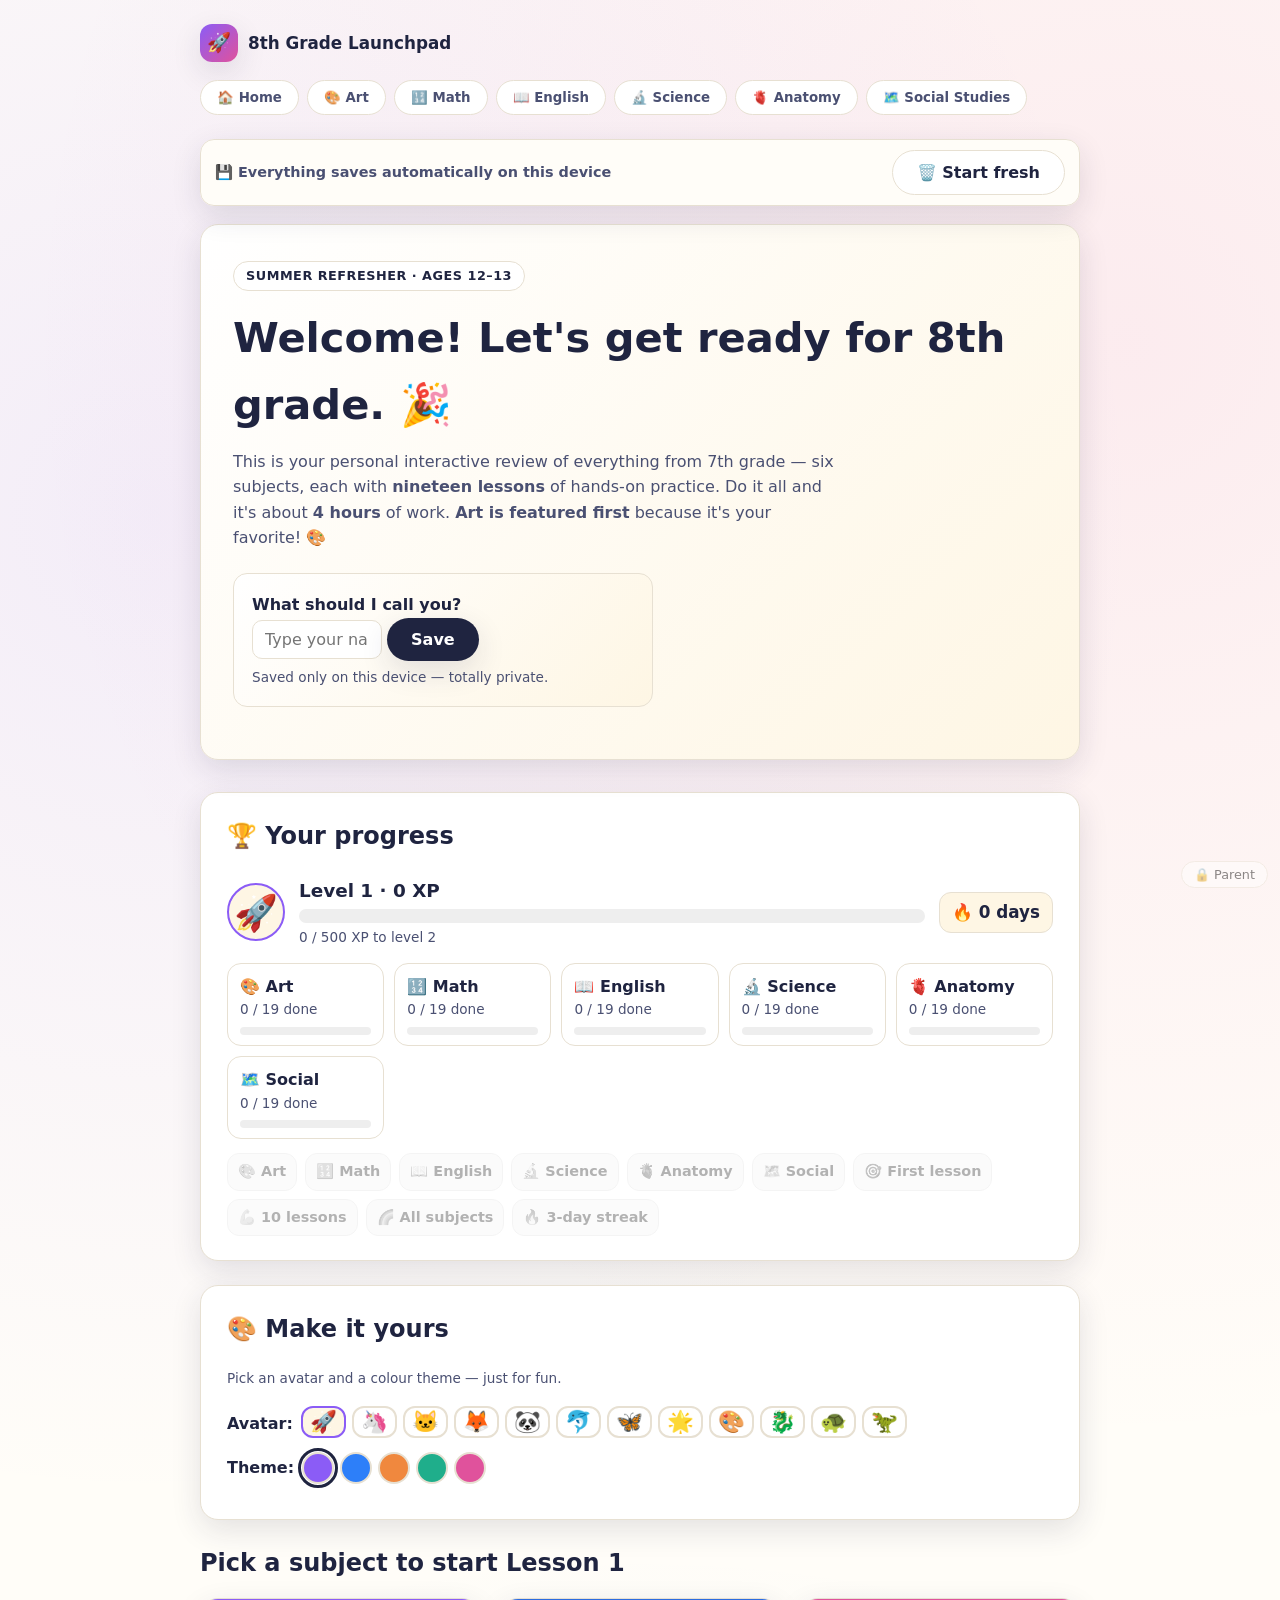
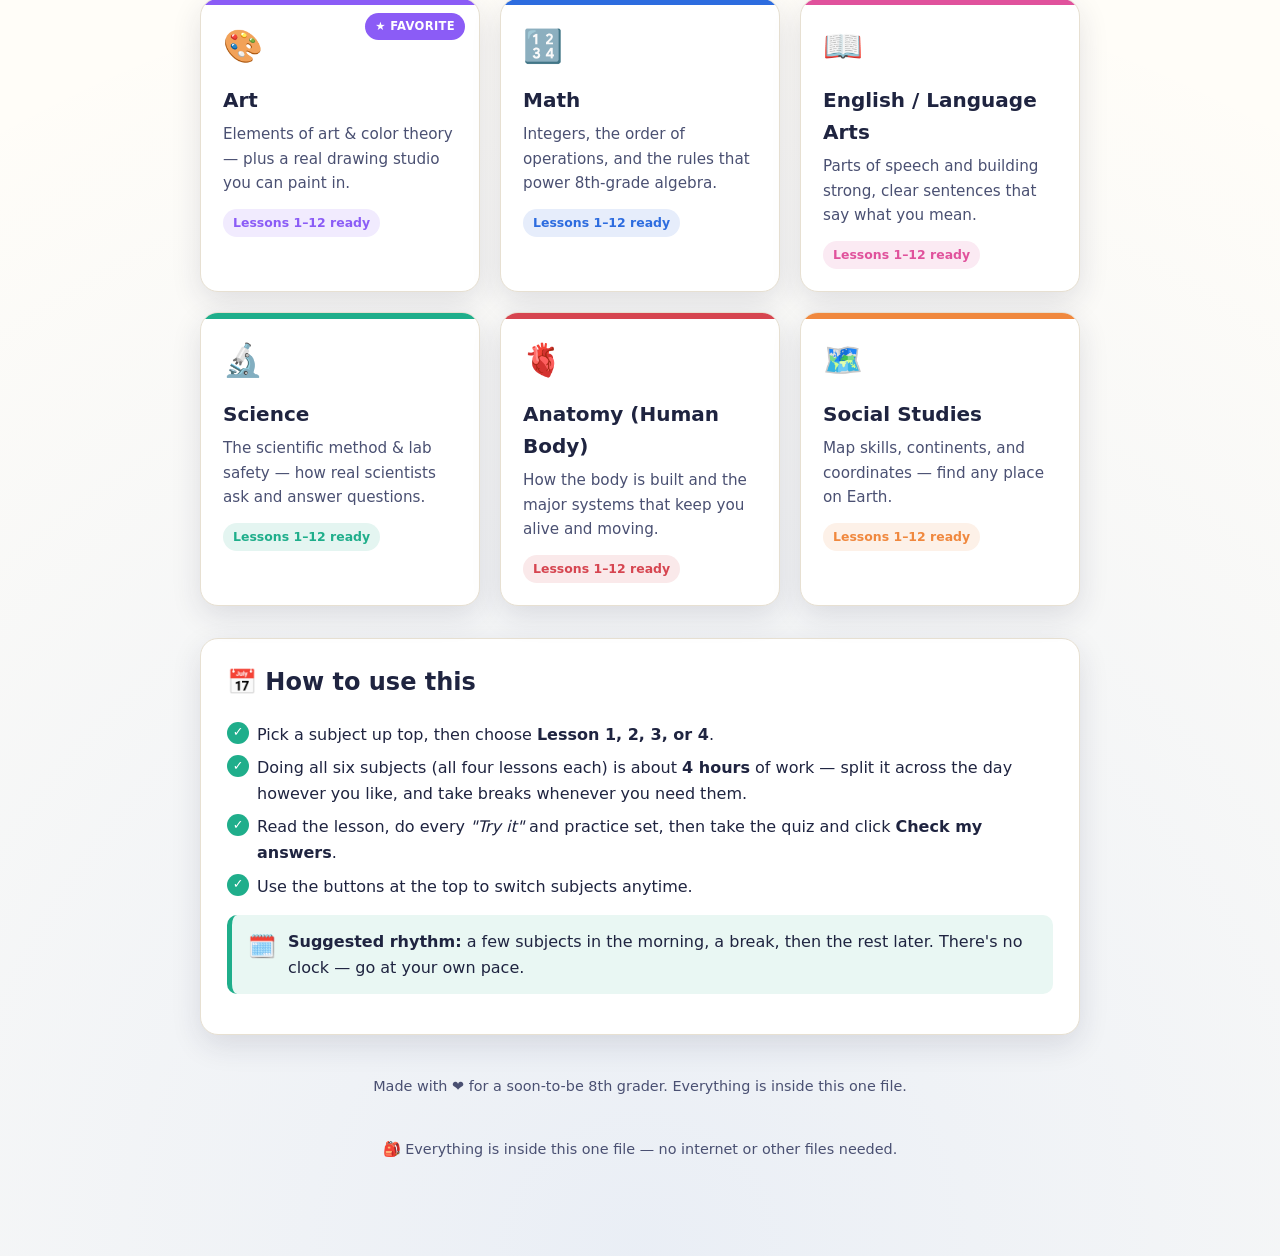
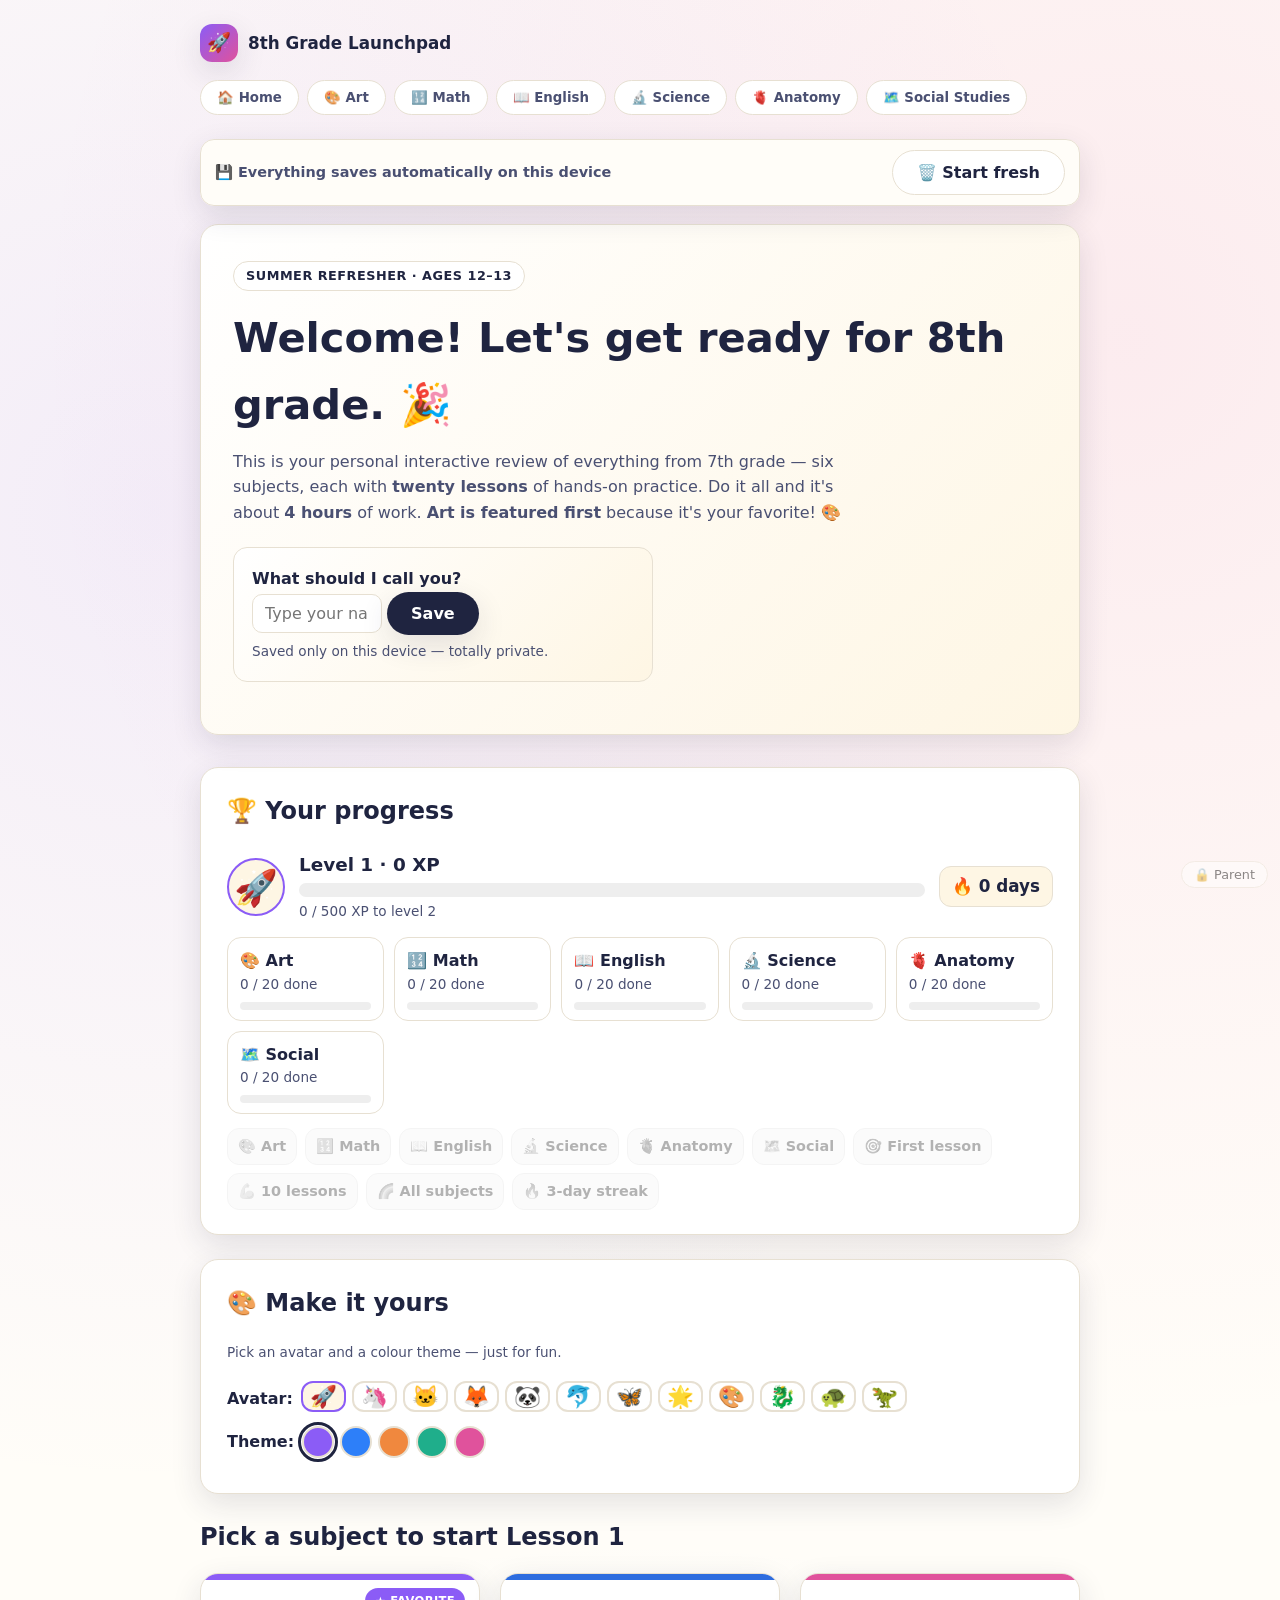
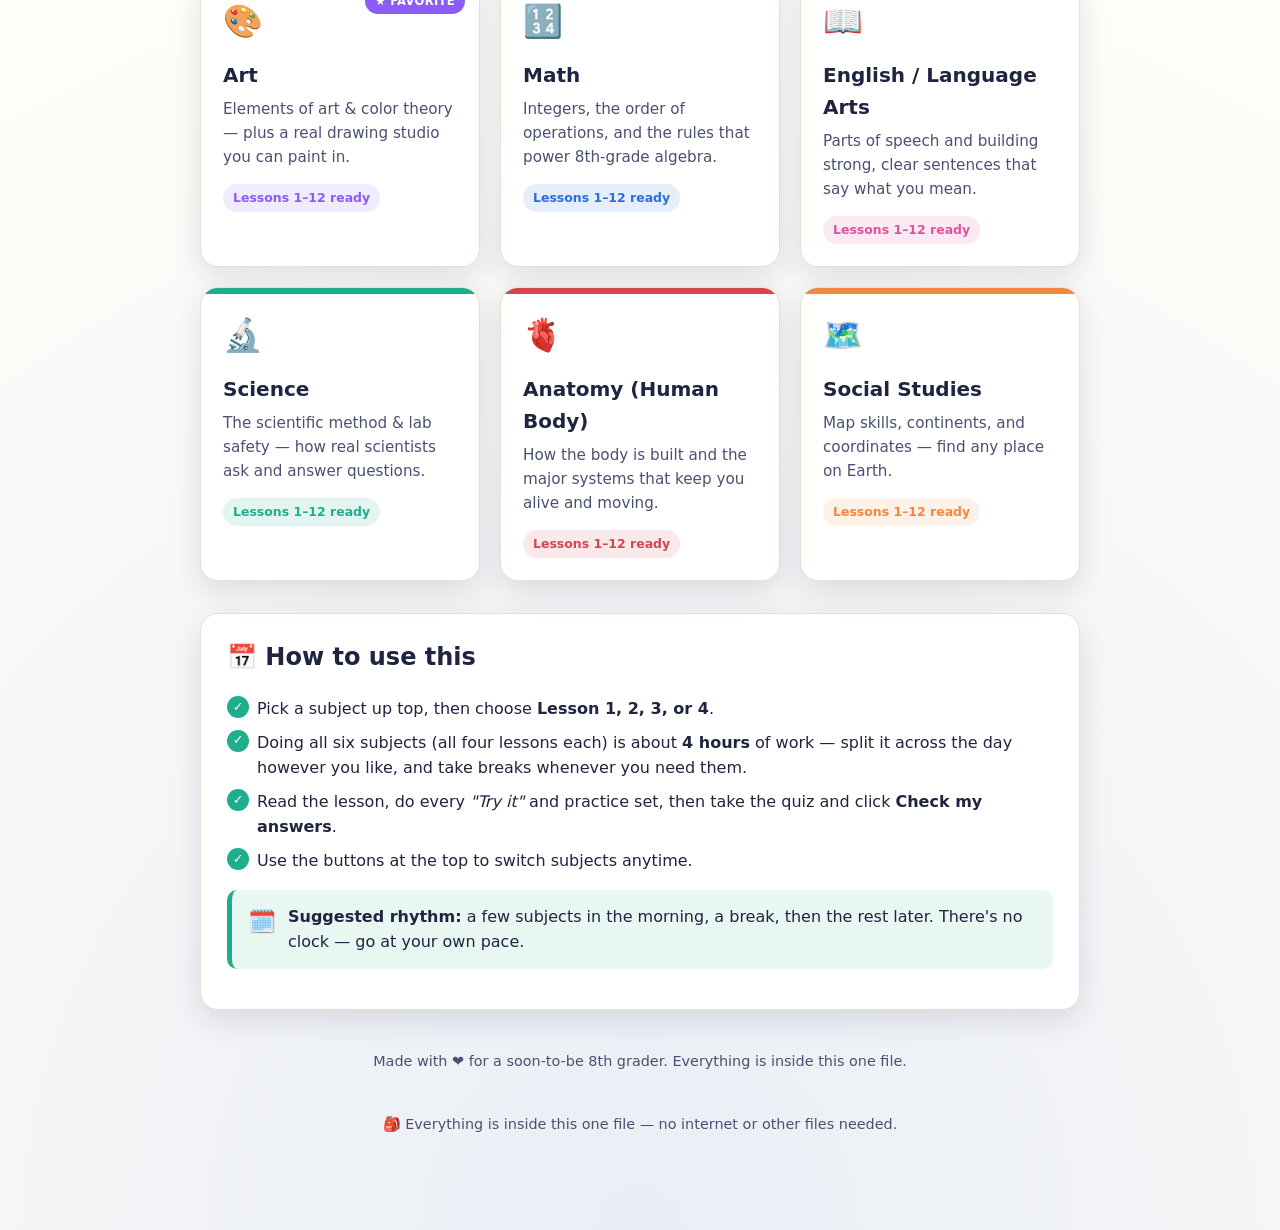
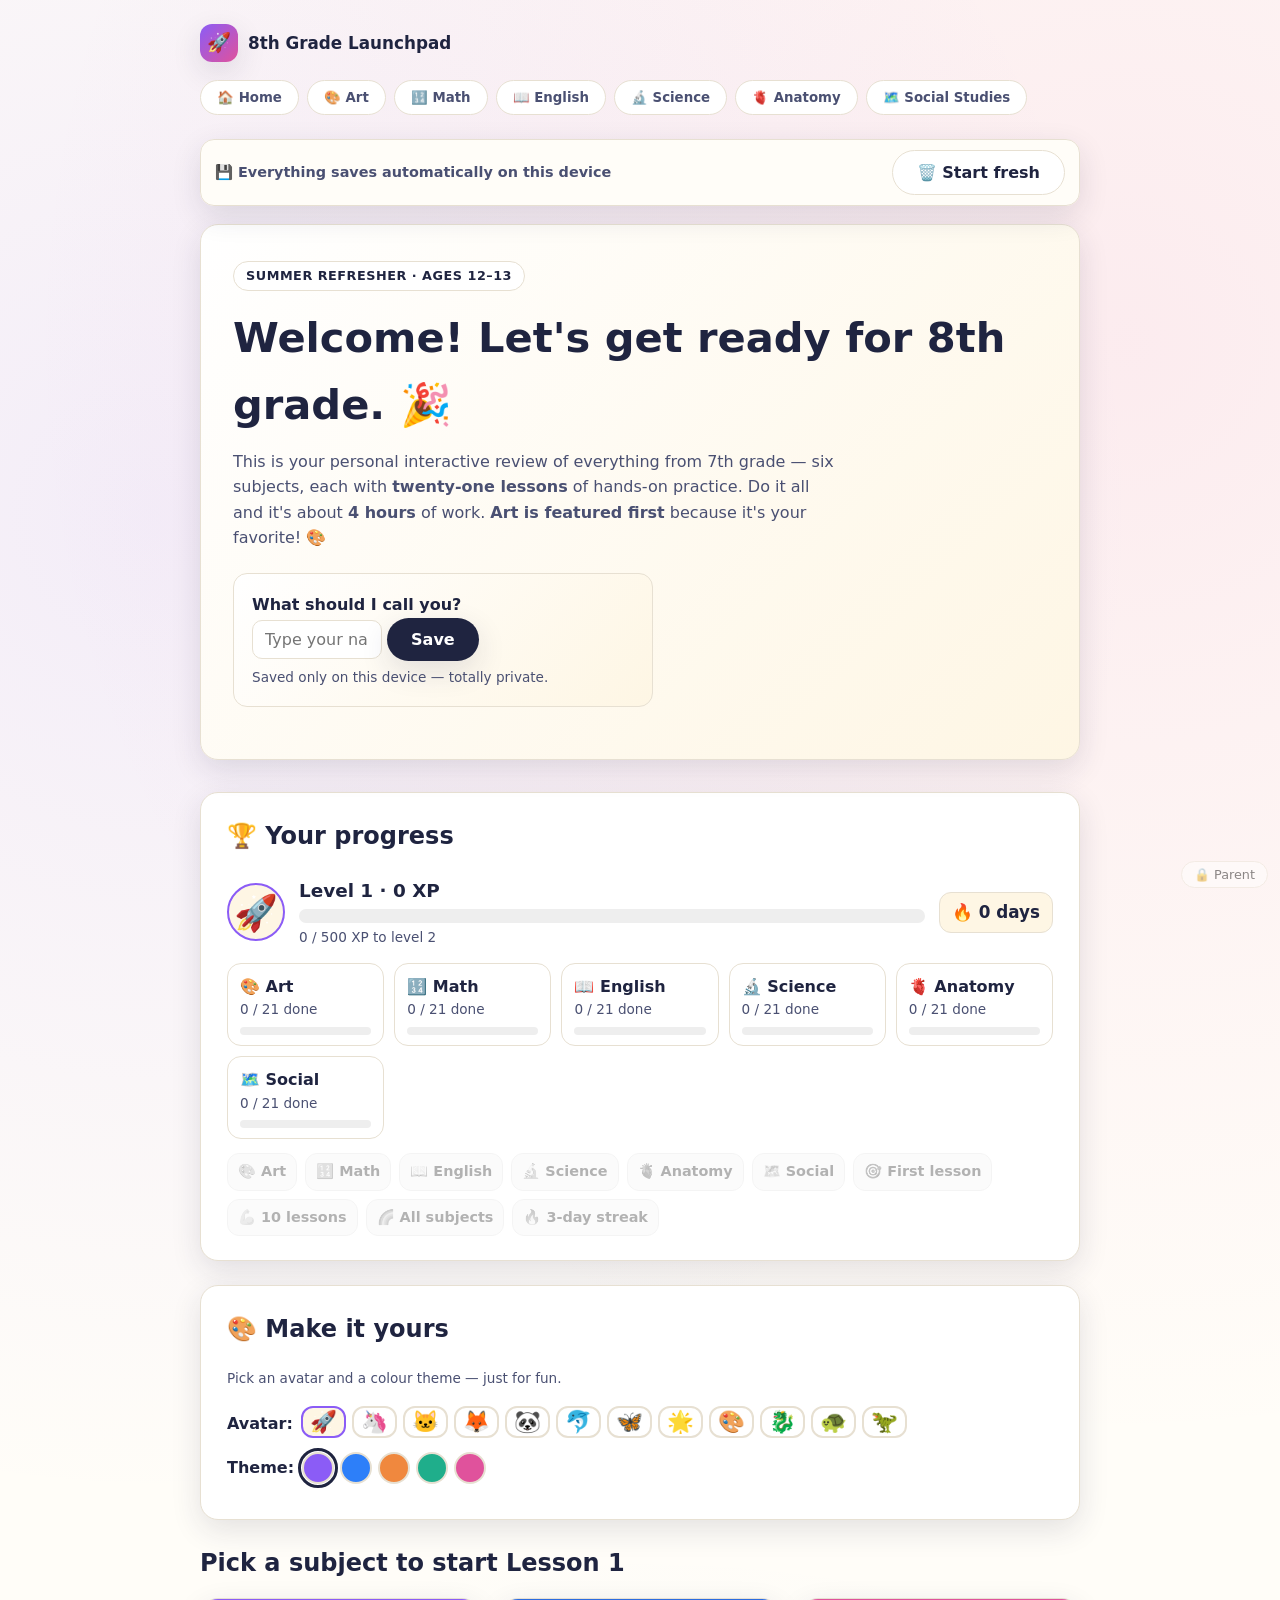
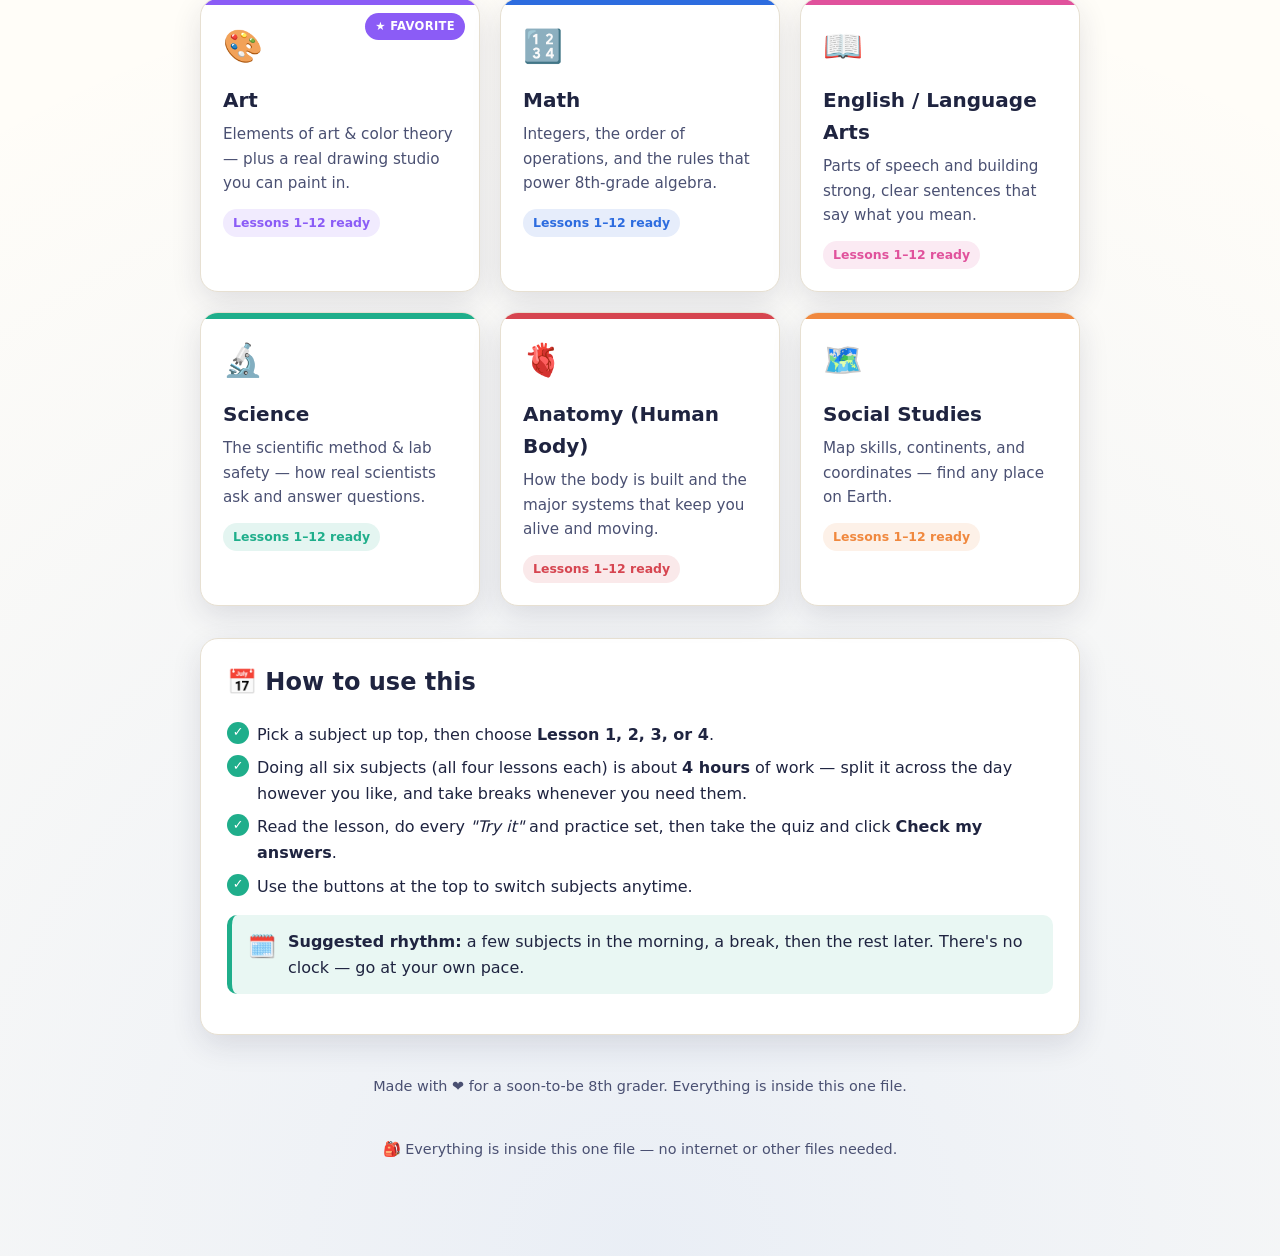
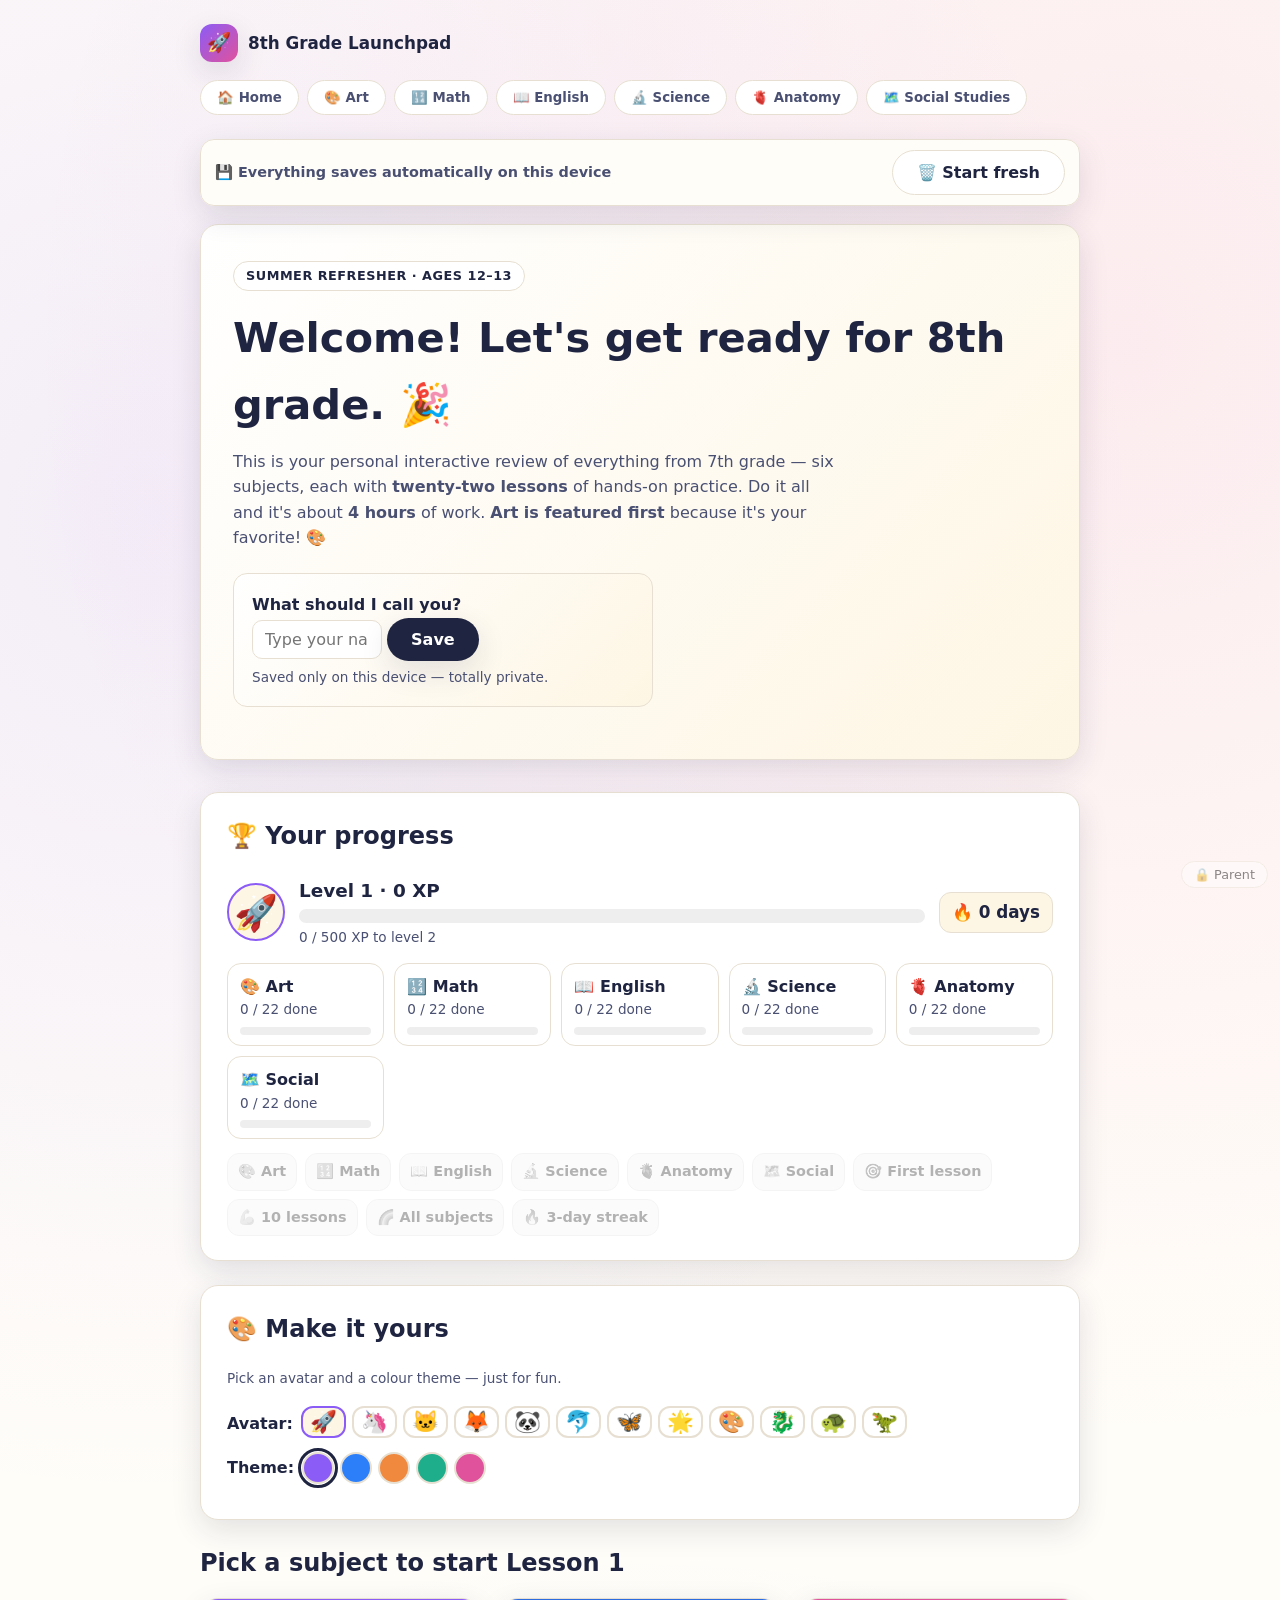
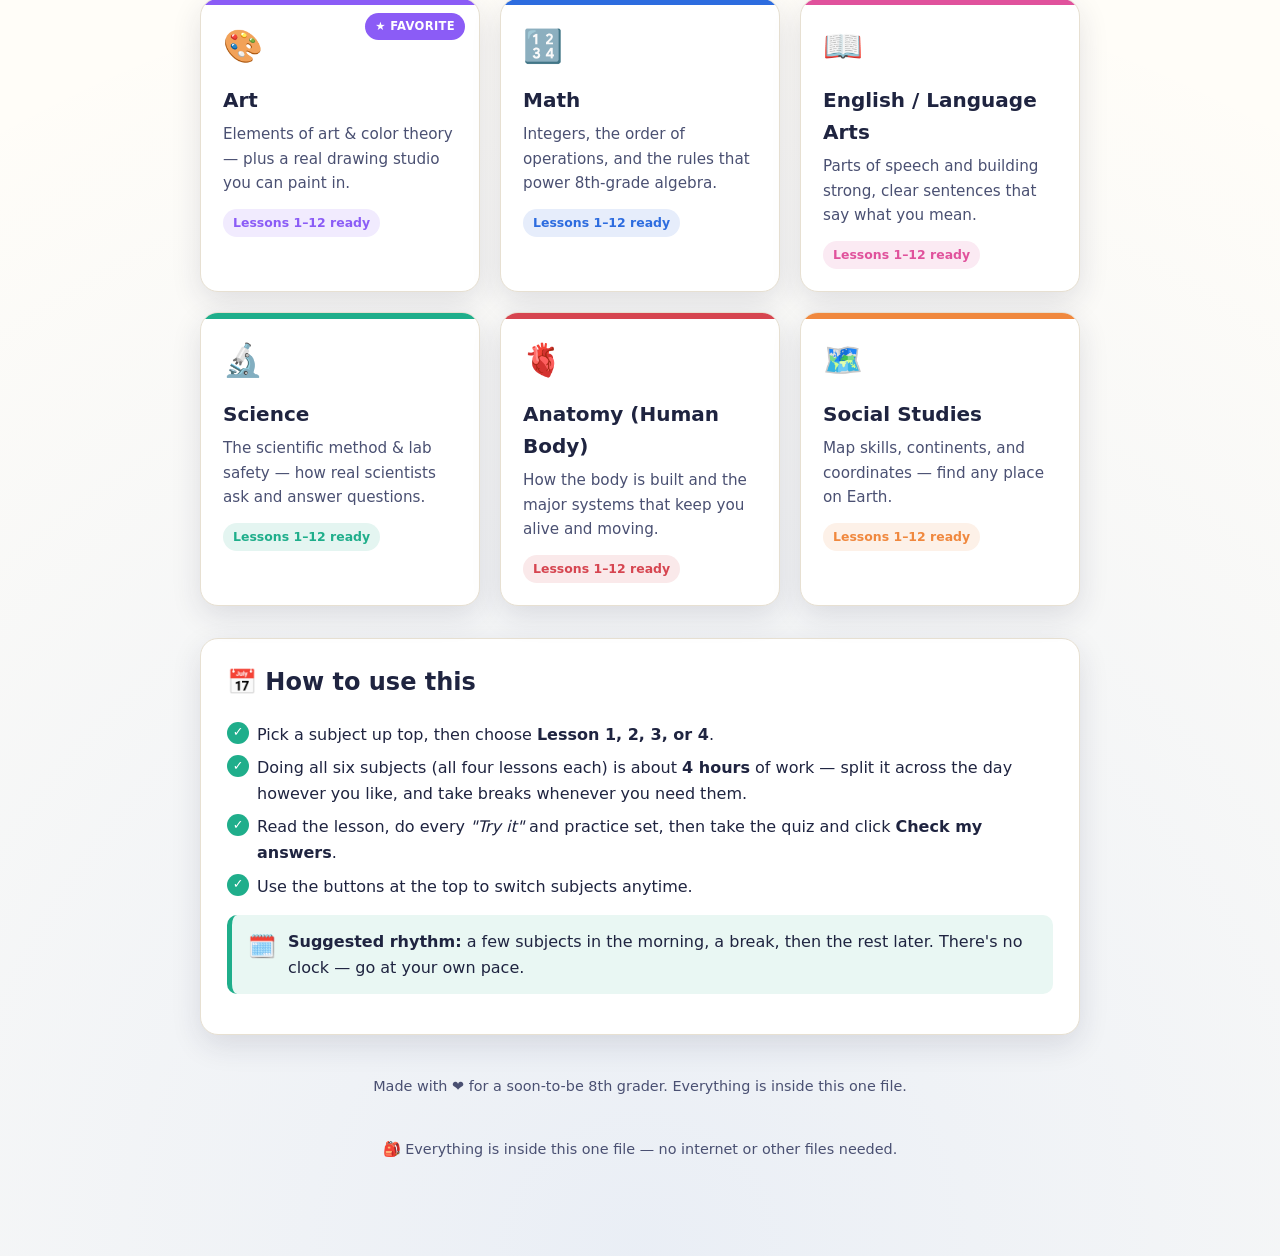
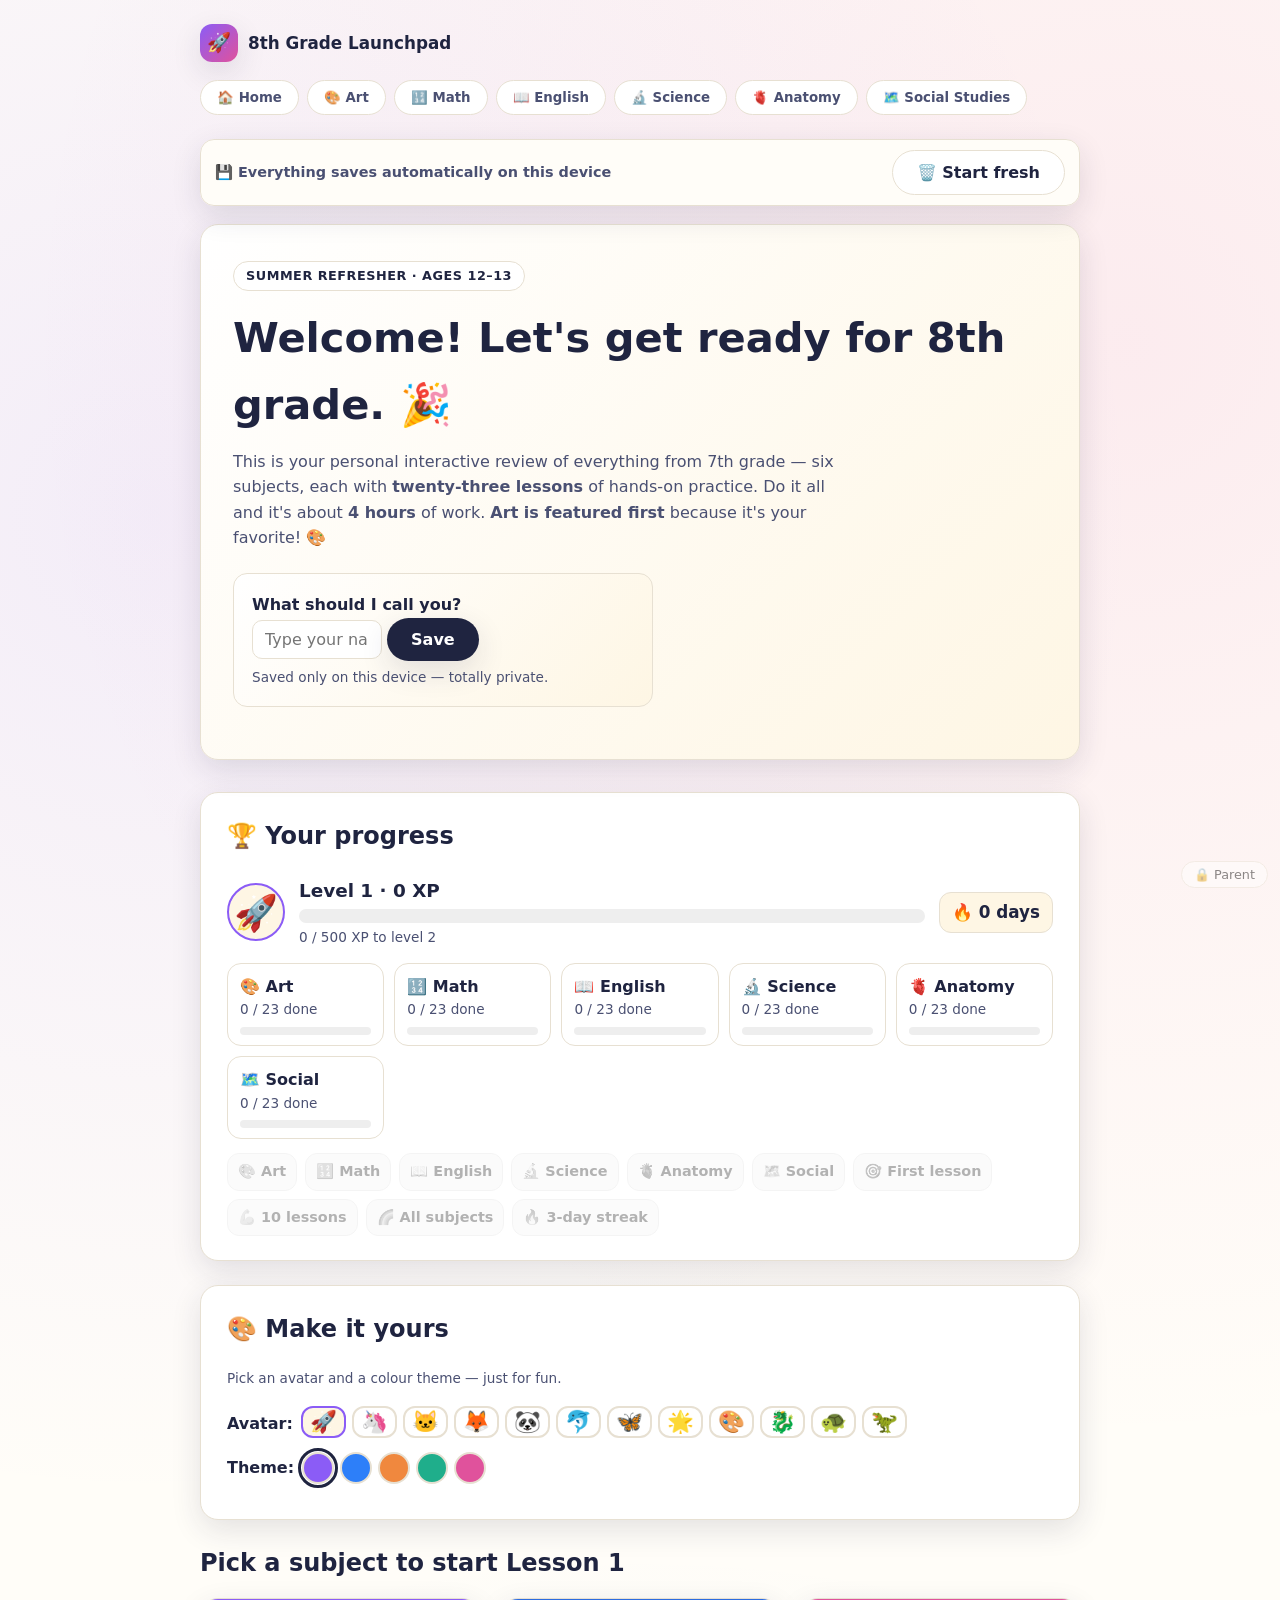
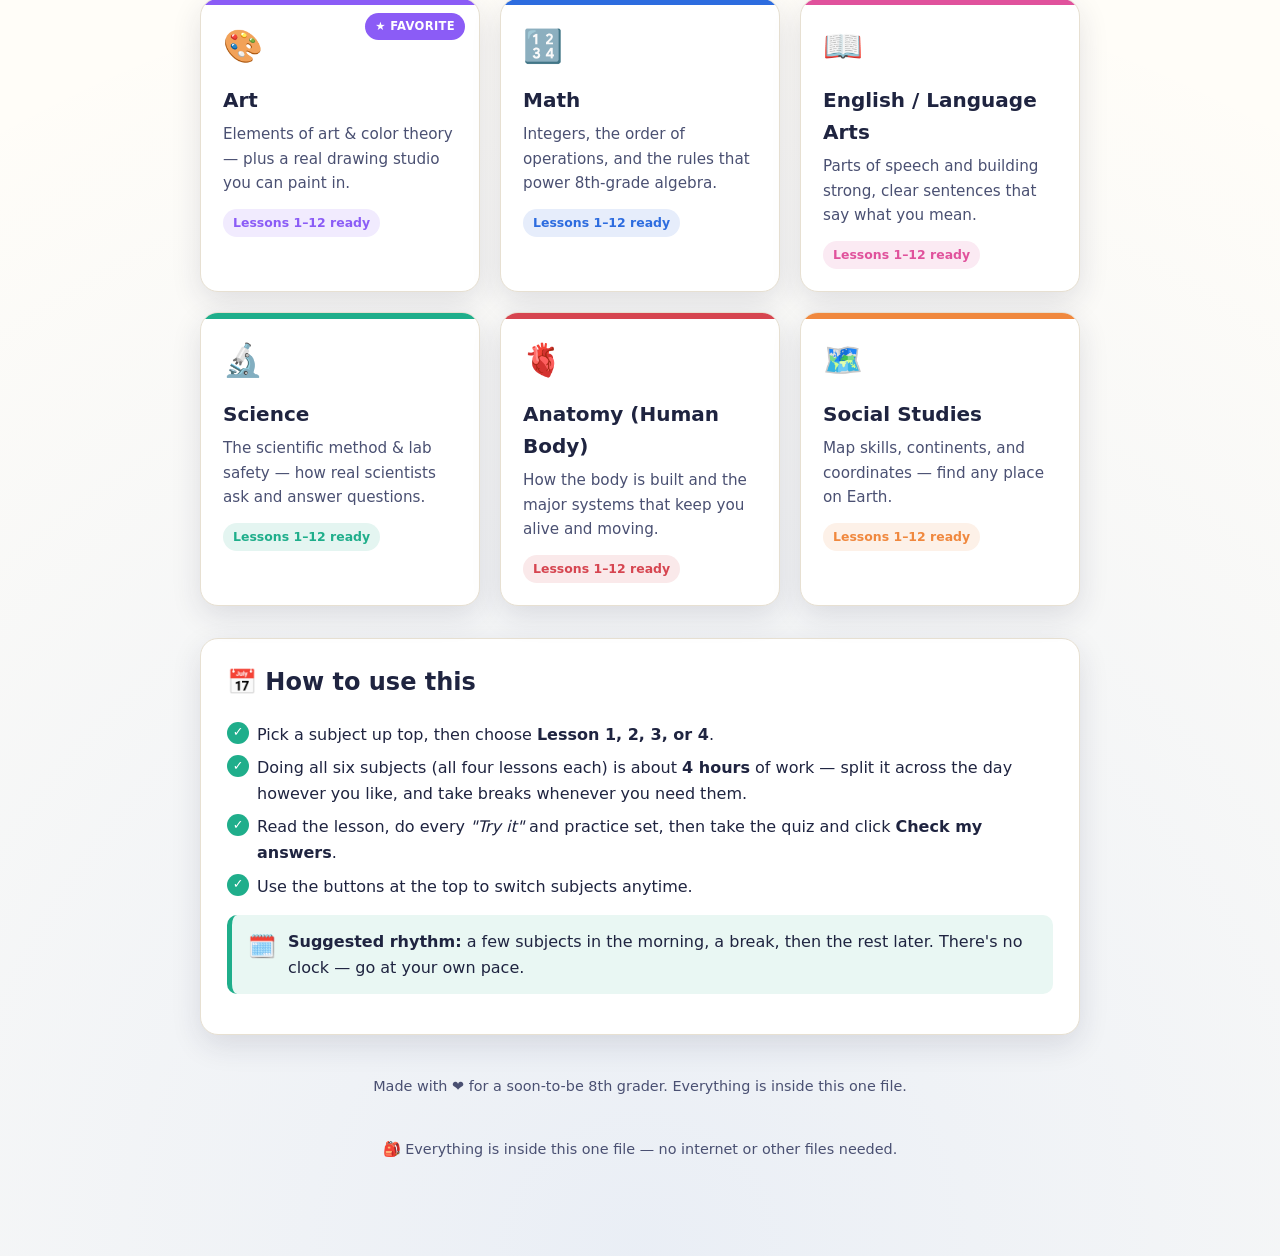
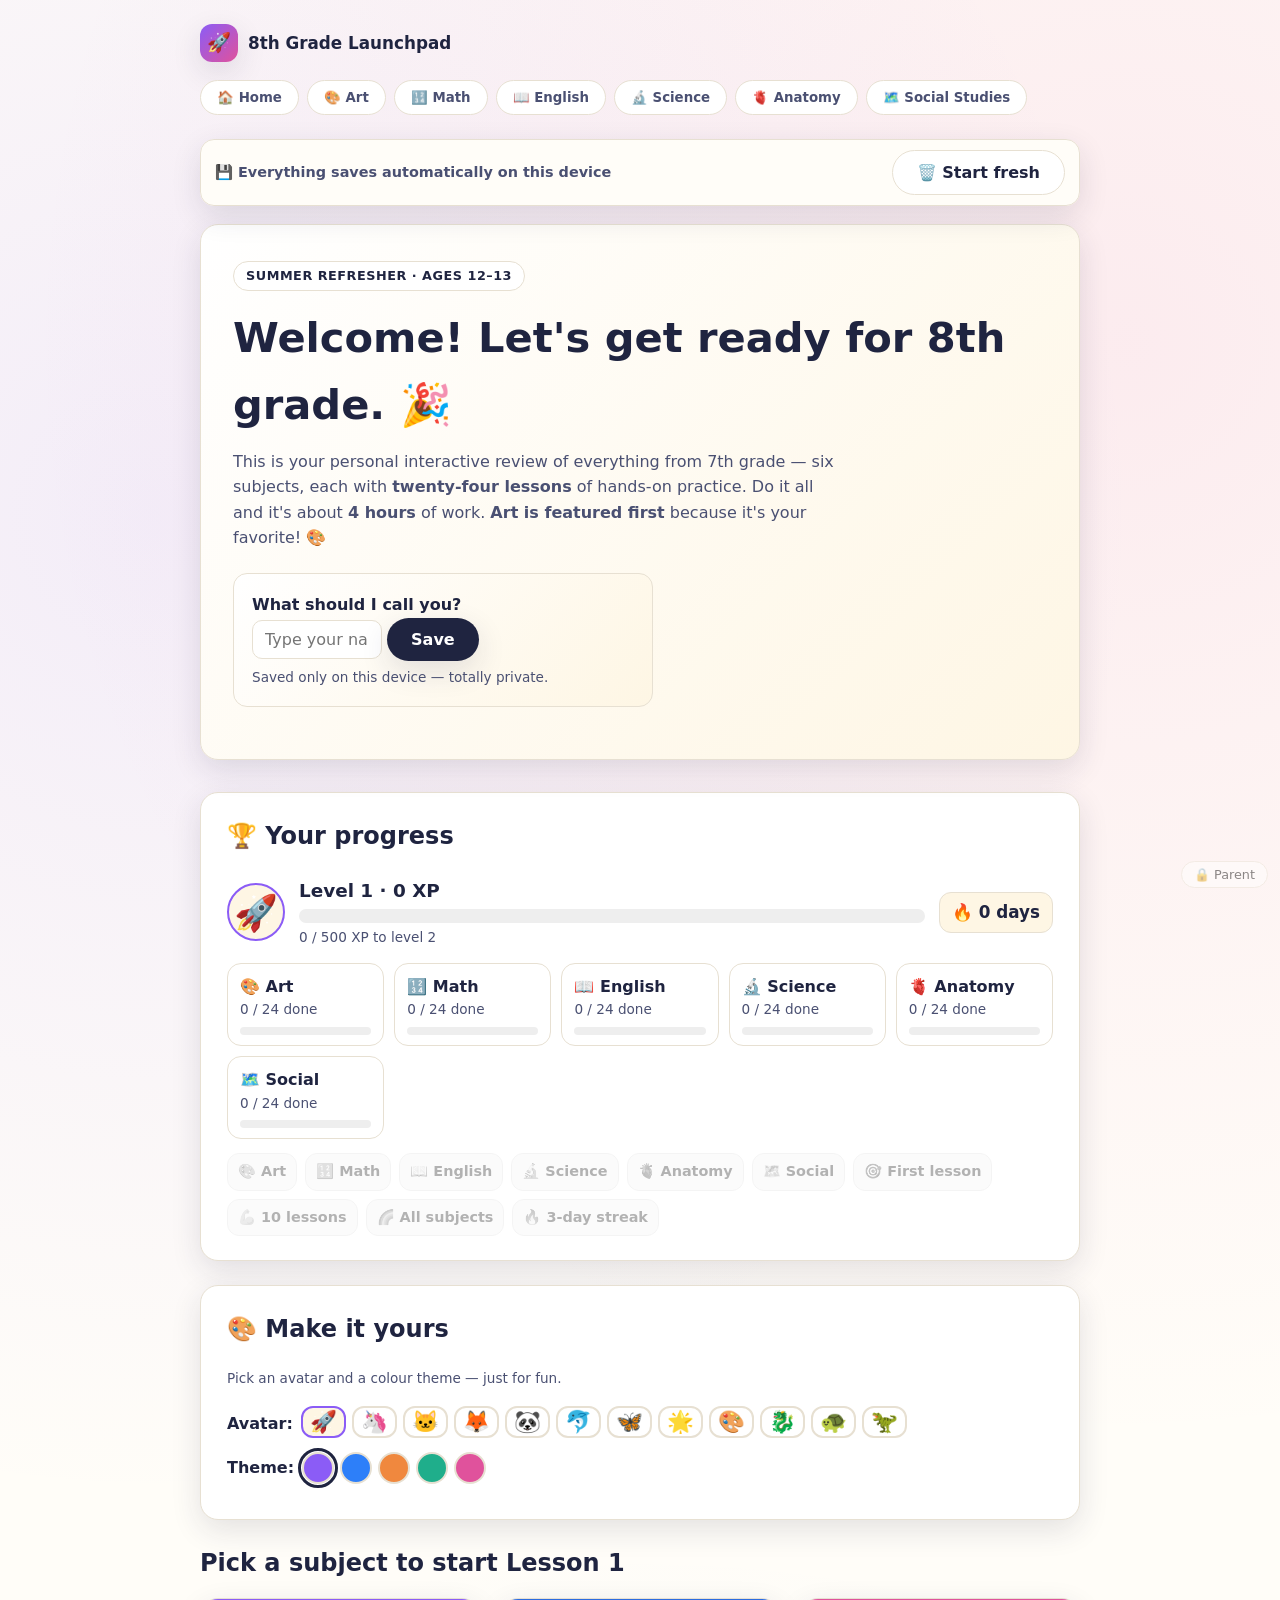
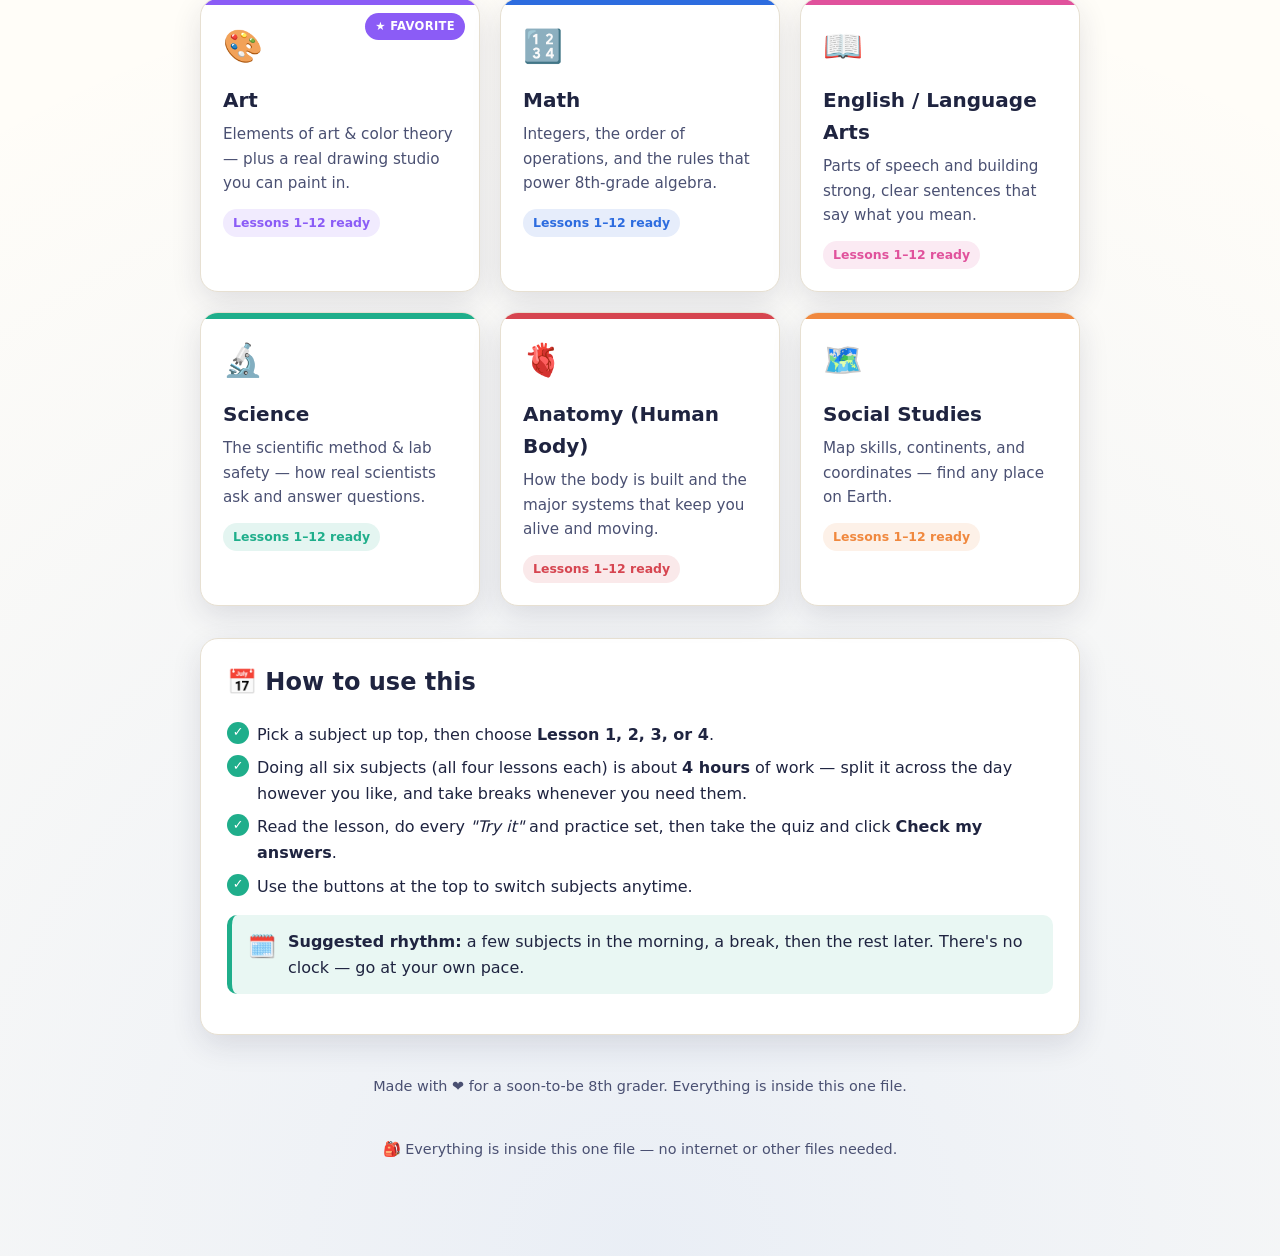
